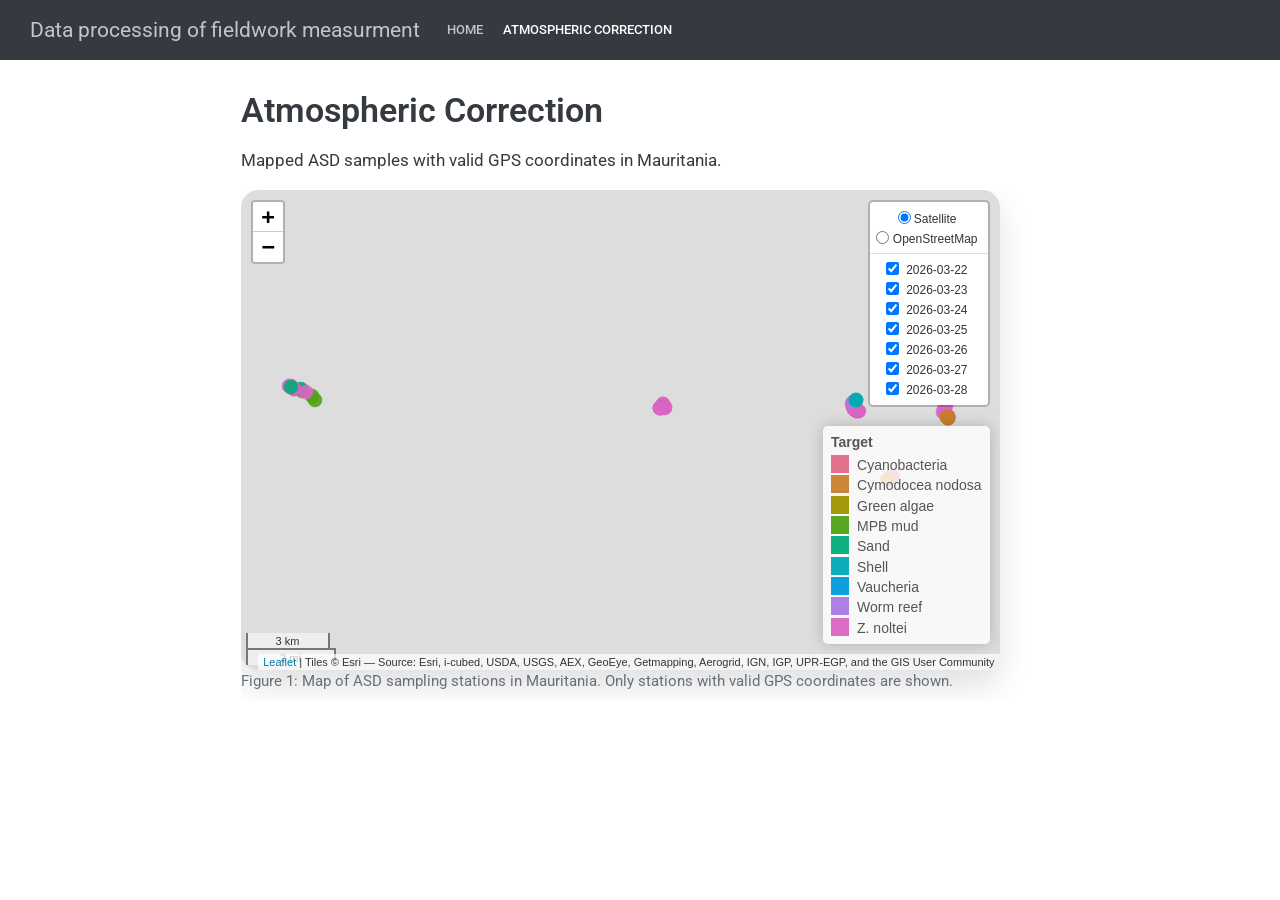
==== docs/Atmospheric_correction.html @ 8874a3aa "Inital push" ====
<!DOCTYPE html>
<html xmlns="http://www.w3.org/1999/xhtml" lang="en" xml:lang="en"><head>

<meta charset="utf-8">
<meta name="generator" content="quarto-1.8.26">

<meta name="viewport" content="width=device-width, initial-scale=1.0, user-scalable=yes">


<title>Atmospheric Correction – Data processing of fieldwork measurment</title>
<style>
code{white-space: pre-wrap;}
span.smallcaps{font-variant: small-caps;}
div.columns{display: flex; gap: min(4vw, 1.5em);}
div.column{flex: auto; overflow-x: auto;}
div.hanging-indent{margin-left: 1.5em; text-indent: -1.5em;}
ul.task-list{list-style: none;}
ul.task-list li input[type="checkbox"] {
  width: 0.8em;
  margin: 0 0.8em 0.2em -1em; /* quarto-specific, see https://github.com/quarto-dev/quarto-cli/issues/4556 */ 
  vertical-align: middle;
}
</style>


<script src="site_libs/quarto-nav/quarto-nav.js"></script>
<script src="site_libs/quarto-nav/headroom.min.js"></script>
<script src="site_libs/clipboard/clipboard.min.js"></script>
<script src="site_libs/quarto-search/autocomplete.umd.js"></script>
<script src="site_libs/quarto-search/fuse.min.js"></script>
<script src="site_libs/quarto-search/quarto-search.js"></script>
<meta name="quarto:offset" content="./">
<script src="site_libs/quarto-html/quarto.js" type="module"></script>
<script src="site_libs/quarto-html/tabsets/tabsets.js" type="module"></script>
<script src="site_libs/quarto-html/axe/axe-check.js" type="module"></script>
<script src="site_libs/quarto-html/popper.min.js"></script>
<script src="site_libs/quarto-html/tippy.umd.min.js"></script>
<script src="site_libs/quarto-html/anchor.min.js"></script>
<link href="site_libs/quarto-html/tippy.css" rel="stylesheet">
<link href="site_libs/quarto-html/quarto-syntax-highlighting-587c61ba64f3a5504c4d52d930310e48.css" rel="stylesheet" id="quarto-text-highlighting-styles">
<script src="site_libs/bootstrap/bootstrap.min.js"></script>
<link href="site_libs/bootstrap/bootstrap-icons.css" rel="stylesheet">
<link href="site_libs/bootstrap/bootstrap-acb86da7cc94e534617b9af23b514896.min.css" rel="stylesheet" append-hash="true" id="quarto-bootstrap" data-mode="light">
<script id="quarto-search-options" type="application/json">{
  "location": "navbar",
  "copy-button": false,
  "collapse-after": 3,
  "panel-placement": "end",
  "type": "overlay",
  "limit": 50,
  "keyboard-shortcut": [
    "f",
    "/",
    "s"
  ],
  "show-item-context": false,
  "language": {
    "search-no-results-text": "No results",
    "search-matching-documents-text": "matching documents",
    "search-copy-link-title": "Copy link to search",
    "search-hide-matches-text": "Hide additional matches",
    "search-more-match-text": "more match in this document",
    "search-more-matches-text": "more matches in this document",
    "search-clear-button-title": "Clear",
    "search-text-placeholder": "",
    "search-detached-cancel-button-title": "Cancel",
    "search-submit-button-title": "Submit",
    "search-label": "Search"
  }
}</script>
<link href="site_libs/htmltools-fill-0.5.9/fill.css" rel="stylesheet">

<script src="site_libs/htmlwidgets-1.6.4/htmlwidgets.js"></script>

<script src="site_libs/jquery-3.6.0/jquery-3.6.0.min.js"></script>

<link href="site_libs/leaflet-1.3.1/leaflet.css" rel="stylesheet">

<script src="site_libs/leaflet-1.3.1/leaflet.js"></script>

<link href="site_libs/leafletfix-1.0.0/leafletfix.css" rel="stylesheet">

<script src="site_libs/proj4-2.6.2/proj4.min.js"></script>

<script src="site_libs/Proj4Leaflet-1.0.1/proj4leaflet.js"></script>

<link href="site_libs/rstudio_leaflet-1.3.1/rstudio_leaflet.css" rel="stylesheet">

<script src="site_libs/leaflet-binding-2.2.3/leaflet.js"></script>

<script src="site_libs/leaflet-providers-3.0.0/leaflet-providers.js"></script>

<script src="site_libs/leaflet-providers-plugin-2.2.3/leaflet-providers-plugin.js"></script>



<link rel="stylesheet" href="styles.css">
</head>

<body class="nav-fixed fullcontent quarto-light">

<div id="quarto-search-results"></div>
  <header id="quarto-header" class="headroom fixed-top">
    <nav class="navbar navbar-expand-lg " data-bs-theme="dark">
      <div class="navbar-container container-fluid">
      <div class="navbar-brand-container mx-auto">
    <a class="navbar-brand" href="./index.html">
    <span class="navbar-title">Data processing of fieldwork measurment</span>
    </a>
  </div>
            <div id="quarto-search" class="" title="Search"></div>
          <button class="navbar-toggler" type="button" data-bs-toggle="collapse" data-bs-target="#navbarCollapse" aria-controls="navbarCollapse" role="menu" aria-expanded="false" aria-label="Toggle navigation" onclick="if (window.quartoToggleHeadroom) { window.quartoToggleHeadroom(); }">
  <span class="navbar-toggler-icon"></span>
</button>
          <div class="collapse navbar-collapse" id="navbarCollapse">
            <ul class="navbar-nav navbar-nav-scroll me-auto">
  <li class="nav-item">
    <a class="nav-link" href="./index.html"> 
<span class="menu-text">Home</span></a>
  </li>  
  <li class="nav-item">
    <a class="nav-link active" href="./Atmospheric_correction.html" aria-current="page"> 
<span class="menu-text">Atmospheric Correction</span></a>
  </li>  
</ul>
          </div> <!-- /navcollapse -->
            <div class="quarto-navbar-tools">
</div>
      </div> <!-- /container-fluid -->
    </nav>
</header>
<!-- content -->
<div id="quarto-content" class="quarto-container page-columns page-rows-contents page-layout-article page-navbar">
<!-- sidebar -->
<!-- margin-sidebar -->
    
<!-- main -->
<main class="content" id="quarto-document-content">

<header id="title-block-header" class="quarto-title-block default">
<div class="quarto-title">
<h1 class="title">Atmospheric Correction</h1>
</div>



<div class="quarto-title-meta">

    
  
    
  </div>
  


</header>


<p>Mapped ASD samples with valid GPS coordinates in Mauritania.</p>
<div class="cell">
<div id="fig-Map_ASD_samples" class="cell-output-display quarto-float quarto-figure quarto-figure-center anchored">
<figure class="quarto-float quarto-float-fig figure">
<div aria-describedby="fig-Map_ASD_samples-caption-0ceaefa1-69ba-4598-a22c-09a6ac19f8ca">
<div class="leaflet html-widget html-fill-item" id="htmlwidget-d94f8a97c0501456b3cb" style="width:95%;height:480px;"></div>
<script type="application/json" data-for="htmlwidget-d94f8a97c0501456b3cb">{"x":{"options":{"crs":{"crsClass":"L.CRS.EPSG3857","code":null,"proj4def":null,"projectedBounds":null,"options":{}},"preferCanvas":true},"calls":[{"method":"addProviderTiles","args":["Esri.WorldImagery",null,"Satellite",{"errorTileUrl":"","noWrap":false,"detectRetina":false}]},{"method":"addProviderTiles","args":["OpenStreetMap.Mapnik",null,"OpenStreetMap",{"errorTileUrl":"","noWrap":false,"detectRetina":false}]},{"method":"addCircleMarkers","args":[[19.891616,19.891563,19.891721,19.891723,19.891733,19.891979,19.892212,19.892284,19.892299,19.892585,19.892635,19.892642,19.892659,19.892831,19.893443,19.893981,19.894194,19.894708,19.895349,19.895291],[-16.313044,-16.313427,-16.313679,-16.313692,-16.313727,-16.314359,-16.314457,-16.314545,-16.314572,-16.314478,-16.314516,-16.314573,-16.314695,-16.315056,-16.315086,-16.315237,-16.315112,-16.314893,-16.313926,-16.313889],7,null,"2026-03-22",{"interactive":true,"className":"","stroke":true,"color":["#DA65C3","#DA65C3","#DA65C3","#DA65C3","#DA65C3","#DA65C3","#DA65C3","#DA65C3","#DA65C3","#DA65C3","#DA65C3","#DA65C3","#DA65C3","#DA65C3","#DA65C3","#DA65C3","#DA65C3","#A87BE4","#00AC79","#00AAB7"],"weight":1,"opacity":0.5,"fill":true,"fillColor":["#DA65C3","#DA65C3","#DA65C3","#DA65C3","#DA65C3","#DA65C3","#DA65C3","#DA65C3","#DA65C3","#DA65C3","#DA65C3","#DA65C3","#DA65C3","#DA65C3","#DA65C3","#DA65C3","#DA65C3","#A87BE4","#00AC79","#00AAB7"],"fillOpacity":0.9},null,null,["<strong>D01_A<\/strong><br>Z. noltei<br>Ebelg Eiznaya<br>2026-03-22","<strong>D01_B<\/strong><br>Z. noltei<br>Ebelg Eiznaya<br>2026-03-22","<strong>D01_C<\/strong><br>Z. noltei<br>Ebelg Eiznaya<br>2026-03-22","<strong>D01_D<\/strong><br>Z. noltei<br>Ebelg Eiznaya<br>2026-03-22","<strong>D01_E<\/strong><br>Z. noltei<br>Ebelg Eiznaya<br>2026-03-22","<strong>D01_F<\/strong><br>Z. noltei<br>Ebelg Eiznaya<br>2026-03-22","<strong>D01_G<\/strong><br>Z. noltei<br>Ebelg Eiznaya<br>2026-03-22","<strong>D01_H<\/strong><br>Z. noltei<br>Ebelg Eiznaya<br>2026-03-22","<strong>D01_I<\/strong><br>Z. noltei<br>Ebelg Eiznaya<br>2026-03-22","<strong>D01_J<\/strong><br>Z. noltei<br>Ebelg Eiznaya<br>2026-03-22","<strong>D01_K<\/strong><br>Z. noltei<br>Ebelg Eiznaya<br>2026-03-22","<strong>D01_L<\/strong><br>Z. noltei<br>Ebelg Eiznaya<br>2026-03-22","<strong>D01_M<\/strong><br>Z. noltei<br>Ebelg Eiznaya<br>2026-03-22","<strong>D01_N<\/strong><br>Z. noltei<br>Ebelg Eiznaya<br>2026-03-22","<strong>D01_O<\/strong><br>Z. noltei<br>Ebelg Eiznaya<br>2026-03-22","<strong>D01_P<\/strong><br>Z. noltei<br>Ebelg Eiznaya<br>2026-03-22","<strong>D01_Q<\/strong><br>Z. noltei<br>Ebelg Eiznaya<br>2026-03-22","<strong>D01_R<\/strong><br>Worm reef<br>Ebelg Eiznaya<br>2026-03-22","<strong>D01_S<\/strong><br>Sand<br>Ebelg Eiznaya<br>2026-03-22","<strong>D01_T<\/strong><br>Shell<br>Ebelg Eiznaya<br>2026-03-22"],null,["D01_A","D01_B","D01_C","D01_D","D01_E","D01_F","D01_G","D01_H","D01_I","D01_J","D01_K","D01_L","D01_M","D01_N","D01_O","D01_P","D01_Q","D01_R","D01_S","D01_T"],{"interactive":false,"permanent":false,"direction":"auto","opacity":1,"offset":[0,0],"textsize":"10px","textOnly":false,"className":"","sticky":true},null]},{"method":"addCircleMarkers","args":[[19.901393,19.901414,19.901411,19.901444,19.901378,19.901303,19.90129,19.901303,19.90129,19.901393,19.901414,19.901444,19.901411,19.901378,19.901303,19.90129],[-16.281449,-16.281472,-16.281461,-16.281452,-16.281515,-16.281535,-16.281513,-16.281535,-16.281513,-16.281449,-16.281472,-16.281452,-16.281461,-16.281515,-16.281535,-16.281513],7,null,"2026-03-23",{"interactive":true,"className":"","stroke":true,"color":["#DA65C3","#DA65C3","#DA65C3","#DA65C3","#DA65C3","#DA65C3","#DA65C3","#DA65C3","#00AC79","#DA65C3","#DA65C3","#00AC79","#DA65C3","#00AC79","#DA65C3","#DA65C3"],"weight":1,"opacity":0.5,"fill":true,"fillColor":["#DA65C3","#DA65C3","#DA65C3","#DA65C3","#DA65C3","#DA65C3","#DA65C3","#DA65C3","#00AC79","#DA65C3","#DA65C3","#00AC79","#DA65C3","#00AC79","#DA65C3","#DA65C3"],"fillOpacity":0.9},null,null,["<strong>D02_J<\/strong><br>Z. noltei<br>Ebelg Eiznaya<br>2026-03-23","<strong>D02_K<\/strong><br>Z. noltei<br>Ebelg Eiznaya<br>2026-03-23","<strong>D02_L<\/strong><br>Z. noltei<br>Ebelg Eiznaya<br>2026-03-23","<strong>D02_M<\/strong><br>Z. noltei<br>Ebelg Eiznaya<br>2026-03-23","<strong>D02_N<\/strong><br>Z. noltei<br>Ebelg Eiznaya<br>2026-03-23","<strong>D02_O<\/strong><br>Z. noltei<br>Ebelg Eiznaya<br>2026-03-23","<strong>D02_P<\/strong><br>Z. noltei<br>Ebelg Eiznaya<br>2026-03-23","<strong>D02_Q<\/strong><br>Z. noltei<br>Ebelg Eiznaya<br>2026-03-23","<strong>D02_R<\/strong><br>Sand<br>Ebelg Eiznaya<br>2026-03-23","<strong>D03_A<\/strong><br>Z. noltei<br>Ebelg Eiznaya<br>2026-03-23","<strong>D03_B<\/strong><br>Z. noltei<br>Ebelg Eiznaya<br>2026-03-23","<strong>D03_C<\/strong><br>Sand<br>Ebelg Eiznaya<br>2026-03-23","<strong>D03_D<\/strong><br>Z. noltei<br>Ebelg Eiznaya<br>2026-03-23","<strong>D03_E<\/strong><br>Sand<br>Ebelg Eiznaya<br>2026-03-23","<strong>D03_F<\/strong><br>Z. noltei<br>Ebelg Eiznaya<br>2026-03-23","<strong>D03_G<\/strong><br>Z. noltei<br>Ebelg Eiznaya<br>2026-03-23"],null,["D02_J","D02_K","D02_L","D02_M","D02_N","D02_O","D02_P","D02_Q","D02_R","D03_A","D03_B","D03_C","D03_D","D03_E","D03_F","D03_G"],{"interactive":false,"permanent":false,"direction":"auto","opacity":1,"offset":[0,0],"textsize":"10px","textOnly":false,"className":"","sticky":true},null]},{"method":"addCircleMarkers","args":[[19.900271,19.899475,19.899423,19.899318,19.899404,19.899564,19.899603,19.899573,19.898817,19.898728,19.899143,19.899171,19.899422,19.899441,19.899497],[-16.282052,-16.281799,-16.281838,-16.281754,-16.281856,-16.282342,-16.282403,-16.282477,-16.282496,-16.282468,-16.28348,-16.283462,-16.284215,-16.284193,-16.2842],7,null,"2026-03-24",{"interactive":true,"className":"","stroke":true,"color":["#50A315","#DA65C3","#DA65C3","#DA65C3","#DA65C3","#DA65C3","#DA65C3","#DA65C3","#DA65C3","#DA65C3","#E16A86","#E16A86","#9F9400","#9F9400","#9F9400"],"weight":1,"opacity":0.5,"fill":true,"fillColor":["#50A315","#DA65C3","#DA65C3","#DA65C3","#DA65C3","#DA65C3","#DA65C3","#DA65C3","#DA65C3","#DA65C3","#E16A86","#E16A86","#9F9400","#9F9400","#9F9400"],"fillOpacity":0.9},null,null,["<strong>D03_H<\/strong><br>MPB mud<br>Baie d'Aouatif 3<br>2026-03-24","<strong>D03_I<\/strong><br>Z. noltei<br>Baie d'Aouatif 3<br>2026-03-24","<strong>D03_J<\/strong><br>Z. noltei<br>Baie d'Aouatif 3<br>2026-03-24","<strong>D03_K<\/strong><br>Z. noltei<br>Baie d'Aouatif 3<br>2026-03-24","<strong>D03_L<\/strong><br>Z. noltei<br>Baie d'Aouatif 3<br>2026-03-24","<strong>D03_M<\/strong><br>Z. noltei<br>Baie d'Aouatif 3<br>2026-03-24","<strong>D03_N<\/strong><br>Z. noltei<br>Baie d'Aouatif 3<br>2026-03-24","<strong>D03_O<\/strong><br>Z. noltei<br>Baie d'Aouatif 3<br>2026-03-24","<strong>D03_P<\/strong><br>Z. noltei<br>Baie d'Aouatif 3<br>2026-03-24","<strong>D03_Q<\/strong><br>Z. noltei<br>Baie d'Aouatif 3<br>2026-03-24","<strong>D03_R<\/strong><br>Cyanobacteria<br>Baie d'Aouatif 3<br>2026-03-24","<strong>D03_S<\/strong><br>Cyanobacteria<br>Baie d'Aouatif 3<br>2026-03-24","<strong>D03_T<\/strong><br>Green algae<br>Baie d'Aouatif 3<br>2026-03-24","<strong>D03_U<\/strong><br>Green algae<br>Baie d'Aouatif 3<br>2026-03-24","<strong>D03_V<\/strong><br>Green algae<br>Baie d'Aouatif 3<br>2026-03-24"],null,["D03_H","D03_I","D03_J","D03_K","D03_L","D03_M","D03_N","D03_O","D03_P","D03_Q","D03_R","D03_S","D03_T","D03_U","D03_V"],{"interactive":false,"permanent":false,"direction":"auto","opacity":1,"offset":[0,0],"textsize":"10px","textOnly":false,"className":"","sticky":true},null]},{"method":"addCircleMarkers","args":[[19.894025,19.893952,19.893465,19.893349,19.893111,19.892794,19.893046,19.89307,19.892648,19.892607,19.892636,19.892664,19.892653],[-16.380111,-16.38018,-16.380254,-16.380145,-16.380017,-16.379705,-16.37984,-16.379615,-16.381028,-16.381344,-16.381346,-16.38141,-16.38144],7,null,"2026-03-25",{"interactive":true,"className":"","stroke":true,"color":["#DA65C3","#DA65C3","#DA65C3","#DA65C3","#DA65C3","#DA65C3","#DA65C3","#DA65C3","#DA65C3","#009ADE","#DA65C3","#DA65C3","#DA65C3"],"weight":1,"opacity":0.5,"fill":true,"fillColor":["#DA65C3","#DA65C3","#DA65C3","#DA65C3","#DA65C3","#DA65C3","#DA65C3","#DA65C3","#DA65C3","#009ADE","#DA65C3","#DA65C3","#DA65C3"],"fillOpacity":0.9},null,null,["<strong>D04_I<\/strong><br>Z. noltei<br>Niroumi edge<br>2026-03-25","<strong>D04_J<\/strong><br>Z. noltei<br>Niroumi edge<br>2026-03-25","<strong>D04_K<\/strong><br>Z. noltei<br>Niroumi edge<br>2026-03-25","<strong>D04_L<\/strong><br>Z. noltei<br>Niroumi edge<br>2026-03-25","<strong>D04_M<\/strong><br>Z. noltei<br>Niroumi edge<br>2026-03-25","<strong>D04_N<\/strong><br>Z. noltei<br>Niroumi edge<br>2026-03-25","<strong>D04_P<\/strong><br>Z. noltei<br>Niroumi edge<br>2026-03-25","<strong>D04_Q<\/strong><br>Z. noltei<br>Niroumi edge<br>2026-03-25","<strong>D04_R<\/strong><br>Z. noltei<br>Niroumi edge<br>2026-03-25","<strong>D04_S<\/strong><br>Vaucheria<br>Niroumi edge<br>2026-03-25","<strong>D04_T<\/strong><br>Z. noltei<br>Niroumi edge<br>2026-03-25","<strong>D04_U<\/strong><br>Z. noltei<br>Niroumi edge<br>2026-03-25","<strong>D04_V<\/strong><br>Z. noltei<br>Niroumi edge<br>2026-03-25"],null,["D04_I","D04_J","D04_K","D04_L","D04_M","D04_N","D04_P","D04_Q","D04_R","D04_S","D04_T","D04_U","D04_V"],{"interactive":false,"permanent":false,"direction":"auto","opacity":1,"offset":[0,0],"textsize":"10px","textOnly":false,"className":"","sticky":true},null]},{"method":"addCircleMarkers","args":[[19.893307,19.89228,19.891487,19.890065,19.890042,19.889594,19.88944,19.889373,19.889373,19.889373,19.889373,19.889604,19.889604,19.889604],[-16.283103,-16.283683,-16.284056,-16.282484,-16.282426,-16.282559,-16.282479,-16.282328,-16.282328,-16.282328,-16.282328,-16.28268,-16.28268,-16.28268],7,null,"2026-03-26",{"interactive":true,"className":"","stroke":true,"color":["#DA65C3","#DA65C3","#DA65C3","#DA65C3","#DA65C3","#DA65C3","#DA65C3","#CB7F2F","#CB7F2F","#CB7F2F","#CB7F2F","#CB7F2F","#CB7F2F","#CB7F2F"],"weight":1,"opacity":0.5,"fill":true,"fillColor":["#DA65C3","#DA65C3","#DA65C3","#DA65C3","#DA65C3","#DA65C3","#DA65C3","#CB7F2F","#CB7F2F","#CB7F2F","#CB7F2F","#CB7F2F","#CB7F2F","#CB7F2F"],"fillOpacity":0.9},null,null,["<strong>D05_A<\/strong><br>Z. noltei<br>Baie d'Aouatif 11<br>2026-03-26","<strong>D05_B<\/strong><br>Z. noltei<br>Baie d'Aouatif 11<br>2026-03-26","<strong>D05_C<\/strong><br>Z. noltei<br>Baie d'Aouatif 11<br>2026-03-26","<strong>D05_D<\/strong><br>Z. noltei<br>Baie d'Aouatif 11<br>2026-03-26","<strong>D05_E<\/strong><br>Z. noltei<br>Baie d'Aouatif 11<br>2026-03-26","<strong>D05_F<\/strong><br>Z. noltei<br>Baie d'Aouatif 11<br>2026-03-26","<strong>D05_G<\/strong><br>Z. noltei<br>Baie d'Aouatif 11<br>2026-03-26","<strong>D05_H1<\/strong><br>Cymodocea nodosa<br>Baie d'Aouatif 11<br>2026-03-26","<strong>D05_H2<\/strong><br>Cymodocea nodosa<br>Baie d'Aouatif 11<br>2026-03-26","<strong>D05_H3<\/strong><br>Cymodocea nodosa<br>Baie d'Aouatif 11<br>2026-03-26","<strong>D05_I<\/strong><br>Cymodocea nodosa<br>Baie d'Aouatif 11<br>2026-03-26","<strong>D05_J1<\/strong><br>Cymodocea nodosa<br>Baie d'Aouatif 11<br>2026-03-26","<strong>D05_J2<\/strong><br>Cymodocea nodosa<br>Baie d'Aouatif 11<br>2026-03-26","<strong>D05_J3<\/strong><br>Cymodocea nodosa<br>Baie d'Aouatif 11<br>2026-03-26"],null,["D05_A","D05_B","D05_C","D05_D","D05_E","D05_F","D05_G","D05_H1","D05_H2","D05_H3","D05_I","D05_J1","D05_J2","D05_J3"],{"interactive":false,"permanent":false,"direction":"auto","opacity":1,"offset":[0,0],"textsize":"10px","textOnly":false,"className":"","sticky":true},null]},{"method":"addCircleMarkers","args":[[19.895208,19.896477,19.898096,19.898859,19.899799,19.897776,19.898679,19.898684,19.898814,19.899237,19.899335,19.89972,19.899536],[-16.499679,-16.500781,-16.504162,-16.504517,-16.508523,-16.502755,-16.506917,-16.506903,-16.507075,-16.507142,-16.507878,-16.508063,-16.508149],7,null,"2026-03-27",{"interactive":true,"className":"","stroke":true,"color":["#50A315","#50A315","#9F9400","#00AC79","#DA65C3","#DA65C3","#DA65C3","#DA65C3","#DA65C3","#DA65C3","#DA65C3","#DA65C3","#00AC79"],"weight":1,"opacity":0.5,"fill":true,"fillColor":["#50A315","#50A315","#9F9400","#00AC79","#DA65C3","#DA65C3","#DA65C3","#DA65C3","#DA65C3","#DA65C3","#DA65C3","#DA65C3","#00AC79"],"fillOpacity":0.9},null,null,["<strong>AC03<\/strong><br>MPB mud<br>Arel<br>2026-03-27","<strong>AC04<\/strong><br>MPB mud<br>Arel<br>2026-03-27","<strong>AC05<\/strong><br>Green algae<br>Arel<br>2026-03-27","<strong>AC06<\/strong><br>Sand<br>Arel<br>2026-03-27","<strong>AC07<\/strong><br>Z. noltei<br>Arel<br>2026-03-27","<strong>AC08<\/strong><br>Z. noltei<br>Arel<br>2026-03-27","<strong>D06_A<\/strong><br>Z. noltei<br>Arel<br>2026-03-27","<strong>D06_B<\/strong><br>Z. noltei<br>Arel<br>2026-03-27","<strong>D06_C<\/strong><br>Z. noltei<br>Arel<br>2026-03-27","<strong>D06_D<\/strong><br>Z. noltei<br>Arel<br>2026-03-27","<strong>D06_E<\/strong><br>Z. noltei<br>Arel<br>2026-03-27","<strong>D06_F<\/strong><br>Z. noltei<br>Arel<br>2026-03-27","<strong>D06_G<\/strong><br>Sand<br>Arel<br>2026-03-27"],null,["AC03","AC04","AC05","AC06","AC07","AC08","D06_A","D06_B","D06_C","D06_D","D06_E","D06_F","D06_G"],{"interactive":false,"permanent":false,"direction":"auto","opacity":1,"offset":[0,0],"textsize":"10px","textOnly":false,"className":"","sticky":true},null]},{"method":"addCircleMarkers","args":[[19.870474,19.870607,19.870674,19.870674,19.870646,19.870505,19.869788,19.869788,19.869788,19.869788,19.869788],[-16.302131,-16.301926,-16.301793,-16.301748,-16.301706,-16.301519,-16.302872,-16.302872,-16.302872,-16.302872,-16.302872],7,null,"2026-03-28",{"interactive":true,"className":"","stroke":true,"color":["#DA65C3","#DA65C3","#DA65C3","#DA65C3","#DA65C3","#DA65C3","#CB7F2F","#CB7F2F","#CB7F2F","#CB7F2F","#CB7F2F"],"weight":1,"opacity":0.5,"fill":true,"fillColor":["#DA65C3","#DA65C3","#DA65C3","#DA65C3","#DA65C3","#DA65C3","#CB7F2F","#CB7F2F","#CB7F2F","#CB7F2F","#CB7F2F"],"fillOpacity":0.9},null,null,["<strong>D07_A<\/strong><br>Z. noltei<br>Zira<br>2026-03-28","<strong>D07_B<\/strong><br>Z. noltei<br>Zira<br>2026-03-28","<strong>D07_C<\/strong><br>Z. noltei<br>Zira<br>2026-03-28","<strong>D07_D<\/strong><br>Z. noltei<br>Zira<br>2026-03-28","<strong>D07_E<\/strong><br>Z. noltei<br>Zira<br>2026-03-28","<strong>D07_F<\/strong><br>Z. noltei<br>Zira<br>2026-03-28","<strong>D07_N<\/strong><br>Cymodocea nodosa<br>Zira<br>2026-03-28","<strong>D07_O<\/strong><br>Cymodocea nodosa<br>Zira<br>2026-03-28","<strong>D07_P<\/strong><br>Cymodocea nodosa<br>Zira<br>2026-03-28","<strong>D07_Q<\/strong><br>Cymodocea nodosa<br>Zira<br>2026-03-28","<strong>D07_R<\/strong><br>Cymodocea nodosa<br>Zira<br>2026-03-28"],null,["D07_A","D07_B","D07_C","D07_D","D07_E","D07_F","D07_N","D07_O","D07_P","D07_Q","D07_R"],{"interactive":false,"permanent":false,"direction":"auto","opacity":1,"offset":[0,0],"textsize":"10px","textOnly":false,"className":"","sticky":true},null]},{"method":"addLayersControl","args":[["Satellite","OpenStreetMap"],["2026-03-22","2026-03-23","2026-03-24","2026-03-25","2026-03-26","2026-03-27","2026-03-28"],{"collapsed":false,"autoZIndex":true,"position":"topright"}]},{"method":"addLegend","args":[{"colors":["#E16A86","#CB7F2F","#9F9400","#50A315","#00AC79","#00AAB7","#009ADE","#A87BE4","#DA65C3"],"labels":["Cyanobacteria","Cymodocea nodosa","Green algae","MPB mud","Sand","Shell","Vaucheria","Worm reef","Z. noltei"],"na_color":null,"na_label":"NA","opacity":0.95,"position":"bottomright","type":"factor","title":"Target","extra":null,"layerId":null,"className":"info legend","group":null}]},{"method":"addScaleBar","args":[{"maxWidth":100,"metric":true,"imperial":true,"updateWhenIdle":true,"position":"bottomleft"}]}],"limits":{"lat":[19.869788,19.901444],"lng":[-16.508523,-16.281449]},"fitBounds":[19.869788,-16.508523,19.901444,-16.281449,[]]},"evals":[],"jsHooks":[]}</script>
</div>
<figcaption class="quarto-float-caption-bottom quarto-float-caption quarto-float-fig" id="fig-Map_ASD_samples-caption-0ceaefa1-69ba-4598-a22c-09a6ac19f8ca">
Figure&nbsp;1: Map of ASD sampling stations in Mauritania. Only stations with valid GPS coordinates are shown.
</figcaption>
</figure>
</div>
</div>



</main> <!-- /main -->
<script id="quarto-html-after-body" type="application/javascript">
  window.document.addEventListener("DOMContentLoaded", function (event) {
    const icon = "";
    const anchorJS = new window.AnchorJS();
    anchorJS.options = {
      placement: 'right',
      icon: icon
    };
    anchorJS.add('.anchored');
    const isCodeAnnotation = (el) => {
      for (const clz of el.classList) {
        if (clz.startsWith('code-annotation-')) {                     
          return true;
        }
      }
      return false;
    }
    const onCopySuccess = function(e) {
      // button target
      const button = e.trigger;
      // don't keep focus
      button.blur();
      // flash "checked"
      button.classList.add('code-copy-button-checked');
      var currentTitle = button.getAttribute("title");
      button.setAttribute("title", "Copied!");
      let tooltip;
      if (window.bootstrap) {
        button.setAttribute("data-bs-toggle", "tooltip");
        button.setAttribute("data-bs-placement", "left");
        button.setAttribute("data-bs-title", "Copied!");
        tooltip = new bootstrap.Tooltip(button, 
          { trigger: "manual", 
            customClass: "code-copy-button-tooltip",
            offset: [0, -8]});
        tooltip.show();    
      }
      setTimeout(function() {
        if (tooltip) {
          tooltip.hide();
          button.removeAttribute("data-bs-title");
          button.removeAttribute("data-bs-toggle");
          button.removeAttribute("data-bs-placement");
        }
        button.setAttribute("title", currentTitle);
        button.classList.remove('code-copy-button-checked');
      }, 1000);
      // clear code selection
      e.clearSelection();
    }
    const getTextToCopy = function(trigger) {
      const outerScaffold = trigger.parentElement.cloneNode(true);
      const codeEl = outerScaffold.querySelector('code');
      for (const childEl of codeEl.children) {
        if (isCodeAnnotation(childEl)) {
          childEl.remove();
        }
      }
      return codeEl.innerText;
    }
    const clipboard = new window.ClipboardJS('.code-copy-button:not([data-in-quarto-modal])', {
      text: getTextToCopy
    });
    clipboard.on('success', onCopySuccess);
    if (window.document.getElementById('quarto-embedded-source-code-modal')) {
      const clipboardModal = new window.ClipboardJS('.code-copy-button[data-in-quarto-modal]', {
        text: getTextToCopy,
        container: window.document.getElementById('quarto-embedded-source-code-modal')
      });
      clipboardModal.on('success', onCopySuccess);
    }
      var localhostRegex = new RegExp(/^(?:http|https):\/\/localhost\:?[0-9]*\//);
      var mailtoRegex = new RegExp(/^mailto:/);
        var filterRegex = new RegExp('/' + window.location.host + '/');
      var isInternal = (href) => {
          return filterRegex.test(href) || localhostRegex.test(href) || mailtoRegex.test(href);
      }
      // Inspect non-navigation links and adorn them if external
     var links = window.document.querySelectorAll('a[href]:not(.nav-link):not(.navbar-brand):not(.toc-action):not(.sidebar-link):not(.sidebar-item-toggle):not(.pagination-link):not(.no-external):not([aria-hidden]):not(.dropdown-item):not(.quarto-navigation-tool):not(.about-link)');
      for (var i=0; i<links.length; i++) {
        const link = links[i];
        if (!isInternal(link.href)) {
          // undo the damage that might have been done by quarto-nav.js in the case of
          // links that we want to consider external
          if (link.dataset.originalHref !== undefined) {
            link.href = link.dataset.originalHref;
          }
        }
      }
    function tippyHover(el, contentFn, onTriggerFn, onUntriggerFn) {
      const config = {
        allowHTML: true,
        maxWidth: 500,
        delay: 100,
        arrow: false,
        appendTo: function(el) {
            return el.parentElement;
        },
        interactive: true,
        interactiveBorder: 10,
        theme: 'quarto',
        placement: 'bottom-start',
      };
      if (contentFn) {
        config.content = contentFn;
      }
      if (onTriggerFn) {
        config.onTrigger = onTriggerFn;
      }
      if (onUntriggerFn) {
        config.onUntrigger = onUntriggerFn;
      }
      window.tippy(el, config); 
    }
    const noterefs = window.document.querySelectorAll('a[role="doc-noteref"]');
    for (var i=0; i<noterefs.length; i++) {
      const ref = noterefs[i];
      tippyHover(ref, function() {
        // use id or data attribute instead here
        let href = ref.getAttribute('data-footnote-href') || ref.getAttribute('href');
        try { href = new URL(href).hash; } catch {}
        const id = href.replace(/^#\/?/, "");
        const note = window.document.getElementById(id);
        if (note) {
          return note.innerHTML;
        } else {
          return "";
        }
      });
    }
    const xrefs = window.document.querySelectorAll('a.quarto-xref');
    const processXRef = (id, note) => {
      // Strip column container classes
      const stripColumnClz = (el) => {
        el.classList.remove("page-full", "page-columns");
        if (el.children) {
          for (const child of el.children) {
            stripColumnClz(child);
          }
        }
      }
      stripColumnClz(note)
      if (id === null || id.startsWith('sec-')) {
        // Special case sections, only their first couple elements
        const container = document.createElement("div");
        if (note.children && note.children.length > 2) {
          container.appendChild(note.children[0].cloneNode(true));
          for (let i = 1; i < note.children.length; i++) {
            const child = note.children[i];
            if (child.tagName === "P" && child.innerText === "") {
              continue;
            } else {
              container.appendChild(child.cloneNode(true));
              break;
            }
          }
          if (window.Quarto?.typesetMath) {
            window.Quarto.typesetMath(container);
          }
          return container.innerHTML
        } else {
          if (window.Quarto?.typesetMath) {
            window.Quarto.typesetMath(note);
          }
          return note.innerHTML;
        }
      } else {
        // Remove any anchor links if they are present
        const anchorLink = note.querySelector('a.anchorjs-link');
        if (anchorLink) {
          anchorLink.remove();
        }
        if (window.Quarto?.typesetMath) {
          window.Quarto.typesetMath(note);
        }
        if (note.classList.contains("callout")) {
          return note.outerHTML;
        } else {
          return note.innerHTML;
        }
      }
    }
    for (var i=0; i<xrefs.length; i++) {
      const xref = xrefs[i];
      tippyHover(xref, undefined, function(instance) {
        instance.disable();
        let url = xref.getAttribute('href');
        let hash = undefined; 
        if (url.startsWith('#')) {
          hash = url;
        } else {
          try { hash = new URL(url).hash; } catch {}
        }
        if (hash) {
          const id = hash.replace(/^#\/?/, "");
          const note = window.document.getElementById(id);
          if (note !== null) {
            try {
              const html = processXRef(id, note.cloneNode(true));
              instance.setContent(html);
            } finally {
              instance.enable();
              instance.show();
            }
          } else {
            // See if we can fetch this
            fetch(url.split('#')[0])
            .then(res => res.text())
            .then(html => {
              const parser = new DOMParser();
              const htmlDoc = parser.parseFromString(html, "text/html");
              const note = htmlDoc.getElementById(id);
              if (note !== null) {
                const html = processXRef(id, note);
                instance.setContent(html);
              } 
            }).finally(() => {
              instance.enable();
              instance.show();
            });
          }
        } else {
          // See if we can fetch a full url (with no hash to target)
          // This is a special case and we should probably do some content thinning / targeting
          fetch(url)
          .then(res => res.text())
          .then(html => {
            const parser = new DOMParser();
            const htmlDoc = parser.parseFromString(html, "text/html");
            const note = htmlDoc.querySelector('main.content');
            if (note !== null) {
              // This should only happen for chapter cross references
              // (since there is no id in the URL)
              // remove the first header
              if (note.children.length > 0 && note.children[0].tagName === "HEADER") {
                note.children[0].remove();
              }
              const html = processXRef(null, note);
              instance.setContent(html);
            } 
          }).finally(() => {
            instance.enable();
            instance.show();
          });
        }
      }, function(instance) {
      });
    }
        let selectedAnnoteEl;
        const selectorForAnnotation = ( cell, annotation) => {
          let cellAttr = 'data-code-cell="' + cell + '"';
          let lineAttr = 'data-code-annotation="' +  annotation + '"';
          const selector = 'span[' + cellAttr + '][' + lineAttr + ']';
          return selector;
        }
        const selectCodeLines = (annoteEl) => {
          const doc = window.document;
          const targetCell = annoteEl.getAttribute("data-target-cell");
          const targetAnnotation = annoteEl.getAttribute("data-target-annotation");
          const annoteSpan = window.document.querySelector(selectorForAnnotation(targetCell, targetAnnotation));
          const lines = annoteSpan.getAttribute("data-code-lines").split(",");
          const lineIds = lines.map((line) => {
            return targetCell + "-" + line;
          })
          let top = null;
          let height = null;
          let parent = null;
          if (lineIds.length > 0) {
              //compute the position of the single el (top and bottom and make a div)
              const el = window.document.getElementById(lineIds[0]);
              top = el.offsetTop;
              height = el.offsetHeight;
              parent = el.parentElement.parentElement;
            if (lineIds.length > 1) {
              const lastEl = window.document.getElementById(lineIds[lineIds.length - 1]);
              const bottom = lastEl.offsetTop + lastEl.offsetHeight;
              height = bottom - top;
            }
            if (top !== null && height !== null && parent !== null) {
              // cook up a div (if necessary) and position it 
              let div = window.document.getElementById("code-annotation-line-highlight");
              if (div === null) {
                div = window.document.createElement("div");
                div.setAttribute("id", "code-annotation-line-highlight");
                div.style.position = 'absolute';
                parent.appendChild(div);
              }
              div.style.top = top - 2 + "px";
              div.style.height = height + 4 + "px";
              div.style.left = 0;
              let gutterDiv = window.document.getElementById("code-annotation-line-highlight-gutter");
              if (gutterDiv === null) {
                gutterDiv = window.document.createElement("div");
                gutterDiv.setAttribute("id", "code-annotation-line-highlight-gutter");
                gutterDiv.style.position = 'absolute';
                const codeCell = window.document.getElementById(targetCell);
                const gutter = codeCell.querySelector('.code-annotation-gutter');
                gutter.appendChild(gutterDiv);
              }
              gutterDiv.style.top = top - 2 + "px";
              gutterDiv.style.height = height + 4 + "px";
            }
            selectedAnnoteEl = annoteEl;
          }
        };
        const unselectCodeLines = () => {
          const elementsIds = ["code-annotation-line-highlight", "code-annotation-line-highlight-gutter"];
          elementsIds.forEach((elId) => {
            const div = window.document.getElementById(elId);
            if (div) {
              div.remove();
            }
          });
          selectedAnnoteEl = undefined;
        };
          // Handle positioning of the toggle
      window.addEventListener(
        "resize",
        throttle(() => {
          elRect = undefined;
          if (selectedAnnoteEl) {
            selectCodeLines(selectedAnnoteEl);
          }
        }, 10)
      );
      function throttle(fn, ms) {
      let throttle = false;
      let timer;
        return (...args) => {
          if(!throttle) { // first call gets through
              fn.apply(this, args);
              throttle = true;
          } else { // all the others get throttled
              if(timer) clearTimeout(timer); // cancel #2
              timer = setTimeout(() => {
                fn.apply(this, args);
                timer = throttle = false;
              }, ms);
          }
        };
      }
        // Attach click handler to the DT
        const annoteDls = window.document.querySelectorAll('dt[data-target-cell]');
        for (const annoteDlNode of annoteDls) {
          annoteDlNode.addEventListener('click', (event) => {
            const clickedEl = event.target;
            if (clickedEl !== selectedAnnoteEl) {
              unselectCodeLines();
              const activeEl = window.document.querySelector('dt[data-target-cell].code-annotation-active');
              if (activeEl) {
                activeEl.classList.remove('code-annotation-active');
              }
              selectCodeLines(clickedEl);
              clickedEl.classList.add('code-annotation-active');
            } else {
              // Unselect the line
              unselectCodeLines();
              clickedEl.classList.remove('code-annotation-active');
            }
          });
        }
    const findCites = (el) => {
      const parentEl = el.parentElement;
      if (parentEl) {
        const cites = parentEl.dataset.cites;
        if (cites) {
          return {
            el,
            cites: cites.split(' ')
          };
        } else {
          return findCites(el.parentElement)
        }
      } else {
        return undefined;
      }
    };
    var bibliorefs = window.document.querySelectorAll('a[role="doc-biblioref"]');
    for (var i=0; i<bibliorefs.length; i++) {
      const ref = bibliorefs[i];
      const citeInfo = findCites(ref);
      if (citeInfo) {
        tippyHover(citeInfo.el, function() {
          var popup = window.document.createElement('div');
          citeInfo.cites.forEach(function(cite) {
            var citeDiv = window.document.createElement('div');
            citeDiv.classList.add('hanging-indent');
            citeDiv.classList.add('csl-entry');
            var biblioDiv = window.document.getElementById('ref-' + cite);
            if (biblioDiv) {
              citeDiv.innerHTML = biblioDiv.innerHTML;
            }
            popup.appendChild(citeDiv);
          });
          return popup.innerHTML;
        });
      }
    }
  });
  </script>
</div> <!-- /content -->




</body></html>
---- docs/site_libs/quarto-html/tippy.css ----
.tippy-box[data-animation=fade][data-state=hidden]{opacity:0}[data-tippy-root]{max-width:calc(100vw - 10px)}.tippy-box{position:relative;background-color:#333;color:#fff;border-radius:4px;font-size:14px;line-height:1.4;white-space:normal;outline:0;transition-property:transform,visibility,opacity}.tippy-box[data-placement^=top]>.tippy-arrow{bottom:0}.tippy-box[data-placement^=top]>.tippy-arrow:before{bottom:-7px;left:0;border-width:8px 8px 0;border-top-color:initial;transform-origin:center top}.tippy-box[data-placement^=bottom]>.tippy-arrow{top:0}.tippy-box[data-placement^=bottom]>.tippy-arrow:before{top:-7px;left:0;border-width:0 8px 8px;border-bottom-color:initial;transform-origin:center bottom}.tippy-box[data-placement^=left]>.tippy-arrow{right:0}.tippy-box[data-placement^=left]>.tippy-arrow:before{border-width:8px 0 8px 8px;border-left-color:initial;right:-7px;transform-origin:center left}.tippy-box[data-placement^=right]>.tippy-arrow{left:0}.tippy-box[data-placement^=right]>.tippy-arrow:before{left:-7px;border-width:8px 8px 8px 0;border-right-color:initial;transform-origin:center right}.tippy-box[data-inertia][data-state=visible]{transition-timing-function:cubic-bezier(.54,1.5,.38,1.11)}.tippy-arrow{width:16px;height:16px;color:#333}.tippy-arrow:before{content:"";position:absolute;border-color:transparent;border-style:solid}.tippy-content{position:relative;padding:5px 9px;z-index:1}
---- docs/site_libs/quarto-html/quarto-syntax-highlighting-587c61ba64f3a5504c4d52d930310e48.css ----
/* quarto syntax highlight colors */
:root {
  --quarto-hl-ot-color: #003B4F;
  --quarto-hl-at-color: #657422;
  --quarto-hl-ss-color: #20794D;
  --quarto-hl-an-color: #5E5E5E;
  --quarto-hl-fu-color: #4758AB;
  --quarto-hl-st-color: #20794D;
  --quarto-hl-cf-color: #003B4F;
  --quarto-hl-op-color: #5E5E5E;
  --quarto-hl-er-color: #AD0000;
  --quarto-hl-bn-color: #AD0000;
  --quarto-hl-al-color: #AD0000;
  --quarto-hl-va-color: #111111;
  --quarto-hl-bu-color: inherit;
  --quarto-hl-ex-color: inherit;
  --quarto-hl-pp-color: #AD0000;
  --quarto-hl-in-color: #5E5E5E;
  --quarto-hl-vs-color: #20794D;
  --quarto-hl-wa-color: #5E5E5E;
  --quarto-hl-do-color: #5E5E5E;
  --quarto-hl-im-color: #00769E;
  --quarto-hl-ch-color: #20794D;
  --quarto-hl-dt-color: #AD0000;
  --quarto-hl-fl-color: #AD0000;
  --quarto-hl-co-color: #5E5E5E;
  --quarto-hl-cv-color: #5E5E5E;
  --quarto-hl-cn-color: #8f5902;
  --quarto-hl-sc-color: #5E5E5E;
  --quarto-hl-dv-color: #AD0000;
  --quarto-hl-kw-color: #003B4F;
}

/* other quarto variables */
:root {
  --quarto-font-monospace: SFMono-Regular, Menlo, Monaco, Consolas, "Liberation Mono", "Courier New", monospace;
}

/* syntax highlight based on Pandoc's rules */
pre > code.sourceCode > span {
  color: #003B4F;
}

code.sourceCode > span {
  color: #003B4F;
}

div.sourceCode,
div.sourceCode pre.sourceCode {
  color: #003B4F;
}

/* Normal */
code span {
  color: #003B4F;
}

/* Alert */
code span.al {
  color: #AD0000;
  font-style: inherit;
}

/* Annotation */
code span.an {
  color: #5E5E5E;
  font-style: inherit;
}

/* Attribute */
code span.at {
  color: #657422;
  font-style: inherit;
}

/* BaseN */
code span.bn {
  color: #AD0000;
  font-style: inherit;
}

/* BuiltIn */
code span.bu {
  font-style: inherit;
}

/* ControlFlow */
code span.cf {
  color: #003B4F;
  font-weight: bold;
  font-style: inherit;
}

/* Char */
code span.ch {
  color: #20794D;
  font-style: inherit;
}

/* Constant */
code span.cn {
  color: #8f5902;
  font-style: inherit;
}

/* Comment */
code span.co {
  color: #5E5E5E;
  font-style: inherit;
}

/* CommentVar */
code span.cv {
  color: #5E5E5E;
  font-style: italic;
}

/* Documentation */
code span.do {
  color: #5E5E5E;
  font-style: italic;
}

/* DataType */
code span.dt {
  color: #AD0000;
  font-style: inherit;
}

/* DecVal */
code span.dv {
  color: #AD0000;
  font-style: inherit;
}

/* Error */
code span.er {
  color: #AD0000;
  font-style: inherit;
}

/* Extension */
code span.ex {
  font-style: inherit;
}

/* Float */
code span.fl {
  color: #AD0000;
  font-style: inherit;
}

/* Function */
code span.fu {
  color: #4758AB;
  font-style: inherit;
}

/* Import */
code span.im {
  color: #00769E;
  font-style: inherit;
}

/* Information */
code span.in {
  color: #5E5E5E;
  font-style: inherit;
}

/* Keyword */
code span.kw {
  color: #003B4F;
  font-weight: bold;
  font-style: inherit;
}

/* Operator */
code span.op {
  color: #5E5E5E;
  font-style: inherit;
}

/* Other */
code span.ot {
  color: #003B4F;
  font-style: inherit;
}

/* Preprocessor */
code span.pp {
  color: #AD0000;
  font-style: inherit;
}

/* SpecialChar */
code span.sc {
  color: #5E5E5E;
  font-style: inherit;
}

/* SpecialString */
code span.ss {
  color: #20794D;
  font-style: inherit;
}

/* String */
code span.st {
  color: #20794D;
  font-style: inherit;
}

/* Variable */
code span.va {
  color: #111111;
  font-style: inherit;
}

/* VerbatimString */
code span.vs {
  color: #20794D;
  font-style: inherit;
}

/* Warning */
code span.wa {
  color: #5E5E5E;
  font-style: italic;
}

.prevent-inlining {
  content: "</";
}

/*# sourceMappingURL=2dce1cc6c82594539e1579de68416b47.css.map */
---- docs/site_libs/htmltools-fill-0.5.9/fill.css ----
@layer htmltools {
  .html-fill-container {
    display: flex;
    flex-direction: column;
    /* Prevent the container from expanding vertically or horizontally beyond its
    parent's constraints. */
    min-height: 0;
    min-width: 0;
  }
  .html-fill-container > .html-fill-item {
    /* Fill items can grow and shrink freely within
    available vertical space in fillable container */
    flex: 1 1 auto;
    min-height: 0;
    min-width: 0;
  }
  .html-fill-container > :not(.html-fill-item) {
    /* Prevent shrinking or growing of non-fill items */
    flex: 0 0 auto;
  }
}
---- docs/site_libs/leafletfix-1.0.0/leafletfix.css ----
/* Work around CSS properties introduced on img by bootstrap */
img.leaflet-tile {
  padding: 0;
  margin: 0;
  border-radius: 0;
  border: none;
}
.leaflet .info {
  padding: 6px 8px;
  font: 14px/16px Arial, Helvetica, sans-serif;
  background: white;
  background: rgba(255,255,255,0.8);
  box-shadow: 0 0 15px rgba(0,0,0,0.2);
  border-radius: 5px;
}
.leaflet .legend {
  line-height: 18px;
  color: #555;
}
.leaflet .legend svg text {
  fill: #555;
}
.leaflet .legend svg line {
  stroke: #555;
}
.leaflet .legend i {
  width: 18px;
  height: 18px;
  margin-right: 4px;
  opacity: 0.7;
  display: inline-block;
  vertical-align: top;
  /*For IE 7*/
  zoom: 1;
  *display: inline;
}
---- docs/styles.css ----
.metric-grid {
  display: grid;
  grid-template-columns: repeat(auto-fit, minmax(190px, 1fr));
  gap: 1rem;
  margin: 1.5rem 0 2rem;
}

.metric-card {
  padding: 1rem 1.2rem;
  border: 1px solid rgba(0, 0, 0, 0.08);
  border-radius: 16px;
  background: linear-gradient(160deg, #fffdf7 0%, #f3efe4 100%);
  box-shadow: 0 12px 26px rgba(0, 0, 0, 0.07);
}

.metric-card .label {
  margin-bottom: 0.35rem;
  color: #6d6558;
  font-size: 0.78rem;
  font-weight: 700;
  letter-spacing: 0.08em;
  text-transform: uppercase;
}

.metric-card .value {
  color: #143047;
  font-size: 2rem;
  font-weight: 700;
  line-height: 1.05;
}

.metric-card .detail {
  margin-top: 0.55rem;
  color: #4c514e;
  font-size: 0.95rem;
}

.leaflet-container {
  border-radius: 18px;
  box-shadow: 0 16px 32px rgba(0, 0, 0, 0.12);
}

.leaflet-container .legend {
  text-align: left;
  line-height: 1.45;
  white-space: nowrap;
}

.leaflet-container .legend i {
  clear: both;
  float: left;
  width: 18px;
  height: 18px;
  margin-right: 8px;
  margin-left: 0;
}

details {
  margin-top: 1rem;
  padding: 0.9rem 1rem;
  border: 1px solid rgba(0, 0, 0, 0.08);
  border-radius: 14px;
  background: #faf7ef;
}

summary {
  cursor: pointer;
  font-weight: 700;
}

table {
  width: 100%;
}
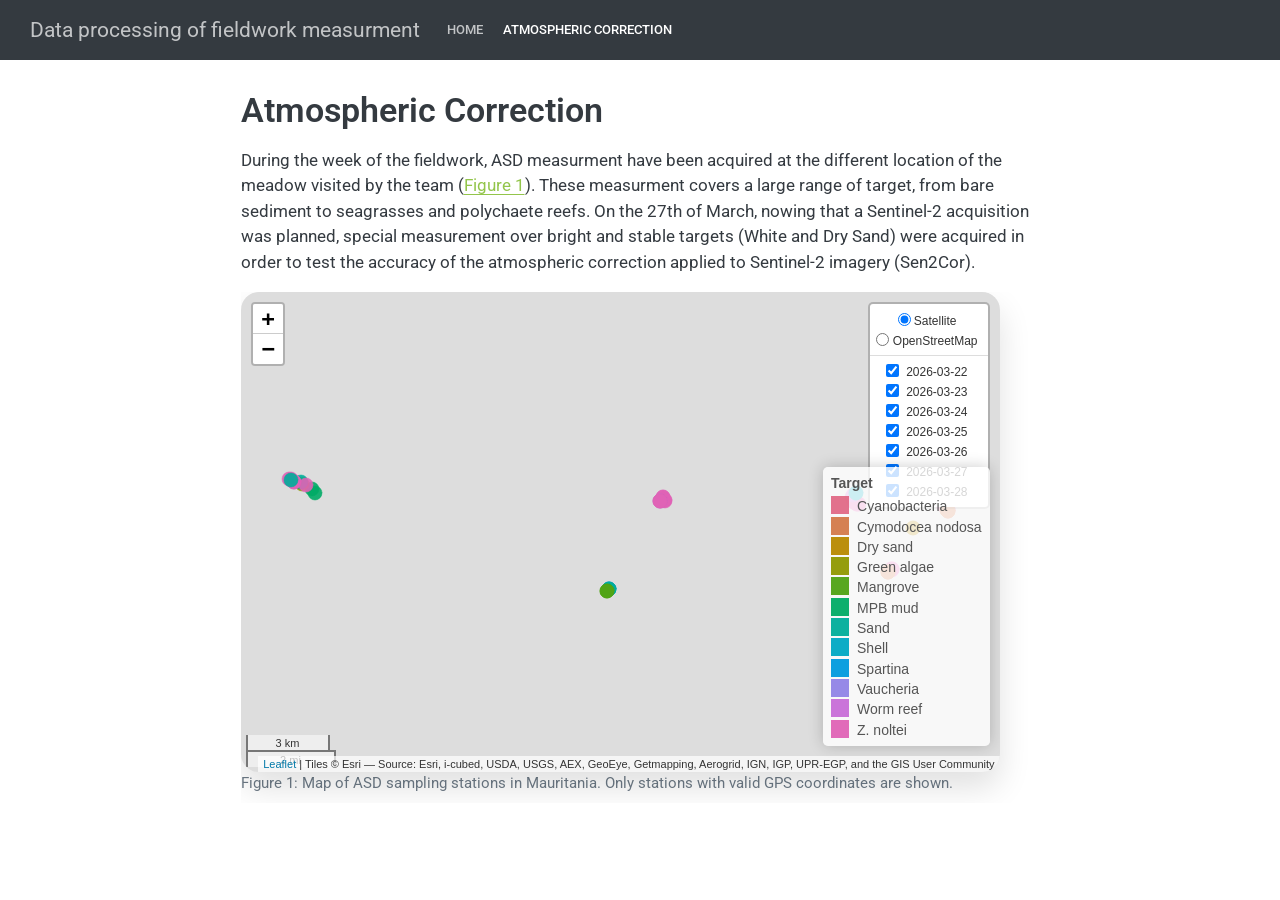
==== commit 89fd2aec: "initial push" ====
--- a/docs/Atmospheric_correction.html
+++ b/docs/Atmospheric_correction.html
@@ -156,13 +156,13 @@
 </header>
 
 
-<p>Mapped ASD samples with valid GPS coordinates in Mauritania.</p>
+<p>During the week of the fieldwork, ASD measurment have been acquired at the different location of the meadow visited by the team (<a href="#fig-Map_ASD_samples" class="quarto-xref">Figure&nbsp;1</a>). These measurment covers a large range of target, from bare sediment to seagrasses and polychaete reefs. On the 27th of March, nowing that a Sentinel-2 acquisition was planned, special measurement over bright and stable targets (White and Dry Sand) were acquired in order to test the accuracy of the atmospheric correction applied to Sentinel-2 imagery (Sen2Cor).</p>
 <div class="cell">
 <div id="fig-Map_ASD_samples" class="cell-output-display quarto-float quarto-figure quarto-figure-center anchored">
 <figure class="quarto-float quarto-float-fig figure">
 <div aria-describedby="fig-Map_ASD_samples-caption-0ceaefa1-69ba-4598-a22c-09a6ac19f8ca">
-<div class="leaflet html-widget html-fill-item" id="htmlwidget-d94f8a97c0501456b3cb" style="width:95%;height:480px;"></div>
-<script type="application/json" data-for="htmlwidget-d94f8a97c0501456b3cb">{"x":{"options":{"crs":{"crsClass":"L.CRS.EPSG3857","code":null,"proj4def":null,"projectedBounds":null,"options":{}},"preferCanvas":true},"calls":[{"method":"addProviderTiles","args":["Esri.WorldImagery",null,"Satellite",{"errorTileUrl":"","noWrap":false,"detectRetina":false}]},{"method":"addProviderTiles","args":["OpenStreetMap.Mapnik",null,"OpenStreetMap",{"errorTileUrl":"","noWrap":false,"detectRetina":false}]},{"method":"addCircleMarkers","args":[[19.891616,19.891563,19.891721,19.891723,19.891733,19.891979,19.892212,19.892284,19.892299,19.892585,19.892635,19.892642,19.892659,19.892831,19.893443,19.893981,19.894194,19.894708,19.895349,19.895291],[-16.313044,-16.313427,-16.313679,-16.313692,-16.313727,-16.314359,-16.314457,-16.314545,-16.314572,-16.314478,-16.314516,-16.314573,-16.314695,-16.315056,-16.315086,-16.315237,-16.315112,-16.314893,-16.313926,-16.313889],7,null,"2026-03-22",{"interactive":true,"className":"","stroke":true,"color":["#DA65C3","#DA65C3","#DA65C3","#DA65C3","#DA65C3","#DA65C3","#DA65C3","#DA65C3","#DA65C3","#DA65C3","#DA65C3","#DA65C3","#DA65C3","#DA65C3","#DA65C3","#DA65C3","#DA65C3","#A87BE4","#00AC79","#00AAB7"],"weight":1,"opacity":0.5,"fill":true,"fillColor":["#DA65C3","#DA65C3","#DA65C3","#DA65C3","#DA65C3","#DA65C3","#DA65C3","#DA65C3","#DA65C3","#DA65C3","#DA65C3","#DA65C3","#DA65C3","#DA65C3","#DA65C3","#DA65C3","#DA65C3","#A87BE4","#00AC79","#00AAB7"],"fillOpacity":0.9},null,null,["<strong>D01_A<\/strong><br>Z. noltei<br>Ebelg Eiznaya<br>2026-03-22","<strong>D01_B<\/strong><br>Z. noltei<br>Ebelg Eiznaya<br>2026-03-22","<strong>D01_C<\/strong><br>Z. noltei<br>Ebelg Eiznaya<br>2026-03-22","<strong>D01_D<\/strong><br>Z. noltei<br>Ebelg Eiznaya<br>2026-03-22","<strong>D01_E<\/strong><br>Z. noltei<br>Ebelg Eiznaya<br>2026-03-22","<strong>D01_F<\/strong><br>Z. noltei<br>Ebelg Eiznaya<br>2026-03-22","<strong>D01_G<\/strong><br>Z. noltei<br>Ebelg Eiznaya<br>2026-03-22","<strong>D01_H<\/strong><br>Z. noltei<br>Ebelg Eiznaya<br>2026-03-22","<strong>D01_I<\/strong><br>Z. noltei<br>Ebelg Eiznaya<br>2026-03-22","<strong>D01_J<\/strong><br>Z. noltei<br>Ebelg Eiznaya<br>2026-03-22","<strong>D01_K<\/strong><br>Z. noltei<br>Ebelg Eiznaya<br>2026-03-22","<strong>D01_L<\/strong><br>Z. noltei<br>Ebelg Eiznaya<br>2026-03-22","<strong>D01_M<\/strong><br>Z. noltei<br>Ebelg Eiznaya<br>2026-03-22","<strong>D01_N<\/strong><br>Z. noltei<br>Ebelg Eiznaya<br>2026-03-22","<strong>D01_O<\/strong><br>Z. noltei<br>Ebelg Eiznaya<br>2026-03-22","<strong>D01_P<\/strong><br>Z. noltei<br>Ebelg Eiznaya<br>2026-03-22","<strong>D01_Q<\/strong><br>Z. noltei<br>Ebelg Eiznaya<br>2026-03-22","<strong>D01_R<\/strong><br>Worm reef<br>Ebelg Eiznaya<br>2026-03-22","<strong>D01_S<\/strong><br>Sand<br>Ebelg Eiznaya<br>2026-03-22","<strong>D01_T<\/strong><br>Shell<br>Ebelg Eiznaya<br>2026-03-22"],null,["D01_A","D01_B","D01_C","D01_D","D01_E","D01_F","D01_G","D01_H","D01_I","D01_J","D01_K","D01_L","D01_M","D01_N","D01_O","D01_P","D01_Q","D01_R","D01_S","D01_T"],{"interactive":false,"permanent":false,"direction":"auto","opacity":1,"offset":[0,0],"textsize":"10px","textOnly":false,"className":"","sticky":true},null]},{"method":"addCircleMarkers","args":[[19.901393,19.901414,19.901411,19.901444,19.901378,19.901303,19.90129,19.901303,19.90129,19.901393,19.901414,19.901444,19.901411,19.901378,19.901303,19.90129],[-16.281449,-16.281472,-16.281461,-16.281452,-16.281515,-16.281535,-16.281513,-16.281535,-16.281513,-16.281449,-16.281472,-16.281452,-16.281461,-16.281515,-16.281535,-16.281513],7,null,"2026-03-23",{"interactive":true,"className":"","stroke":true,"color":["#DA65C3","#DA65C3","#DA65C3","#DA65C3","#DA65C3","#DA65C3","#DA65C3","#DA65C3","#00AC79","#DA65C3","#DA65C3","#00AC79","#DA65C3","#00AC79","#DA65C3","#DA65C3"],"weight":1,"opacity":0.5,"fill":true,"fillColor":["#DA65C3","#DA65C3","#DA65C3","#DA65C3","#DA65C3","#DA65C3","#DA65C3","#DA65C3","#00AC79","#DA65C3","#DA65C3","#00AC79","#DA65C3","#00AC79","#DA65C3","#DA65C3"],"fillOpacity":0.9},null,null,["<strong>D02_J<\/strong><br>Z. noltei<br>Ebelg Eiznaya<br>2026-03-23","<strong>D02_K<\/strong><br>Z. noltei<br>Ebelg Eiznaya<br>2026-03-23","<strong>D02_L<\/strong><br>Z. noltei<br>Ebelg Eiznaya<br>2026-03-23","<strong>D02_M<\/strong><br>Z. noltei<br>Ebelg Eiznaya<br>2026-03-23","<strong>D02_N<\/strong><br>Z. noltei<br>Ebelg Eiznaya<br>2026-03-23","<strong>D02_O<\/strong><br>Z. noltei<br>Ebelg Eiznaya<br>2026-03-23","<strong>D02_P<\/strong><br>Z. noltei<br>Ebelg Eiznaya<br>2026-03-23","<strong>D02_Q<\/strong><br>Z. noltei<br>Ebelg Eiznaya<br>2026-03-23","<strong>D02_R<\/strong><br>Sand<br>Ebelg Eiznaya<br>2026-03-23","<strong>D03_A<\/strong><br>Z. noltei<br>Ebelg Eiznaya<br>2026-03-23","<strong>D03_B<\/strong><br>Z. noltei<br>Ebelg Eiznaya<br>2026-03-23","<strong>D03_C<\/strong><br>Sand<br>Ebelg Eiznaya<br>2026-03-23","<strong>D03_D<\/strong><br>Z. noltei<br>Ebelg Eiznaya<br>2026-03-23","<strong>D03_E<\/strong><br>Sand<br>Ebelg Eiznaya<br>2026-03-23","<strong>D03_F<\/strong><br>Z. noltei<br>Ebelg Eiznaya<br>2026-03-23","<strong>D03_G<\/strong><br>Z. noltei<br>Ebelg Eiznaya<br>2026-03-23"],null,["D02_J","D02_K","D02_L","D02_M","D02_N","D02_O","D02_P","D02_Q","D02_R","D03_A","D03_B","D03_C","D03_D","D03_E","D03_F","D03_G"],{"interactive":false,"permanent":false,"direction":"auto","opacity":1,"offset":[0,0],"textsize":"10px","textOnly":false,"className":"","sticky":true},null]},{"method":"addCircleMarkers","args":[[19.900271,19.899475,19.899423,19.899318,19.899404,19.899564,19.899603,19.899573,19.898817,19.898728,19.899143,19.899171,19.899422,19.899441,19.899497],[-16.282052,-16.281799,-16.281838,-16.281754,-16.281856,-16.282342,-16.282403,-16.282477,-16.282496,-16.282468,-16.28348,-16.283462,-16.284215,-16.284193,-16.2842],7,null,"2026-03-24",{"interactive":true,"className":"","stroke":true,"color":["#50A315","#DA65C3","#DA65C3","#DA65C3","#DA65C3","#DA65C3","#DA65C3","#DA65C3","#DA65C3","#DA65C3","#E16A86","#E16A86","#9F9400","#9F9400","#9F9400"],"weight":1,"opacity":0.5,"fill":true,"fillColor":["#50A315","#DA65C3","#DA65C3","#DA65C3","#DA65C3","#DA65C3","#DA65C3","#DA65C3","#DA65C3","#DA65C3","#E16A86","#E16A86","#9F9400","#9F9400","#9F9400"],"fillOpacity":0.9},null,null,["<strong>D03_H<\/strong><br>MPB mud<br>Baie d'Aouatif 3<br>2026-03-24","<strong>D03_I<\/strong><br>Z. noltei<br>Baie d'Aouatif 3<br>2026-03-24","<strong>D03_J<\/strong><br>Z. noltei<br>Baie d'Aouatif 3<br>2026-03-24","<strong>D03_K<\/strong><br>Z. noltei<br>Baie d'Aouatif 3<br>2026-03-24","<strong>D03_L<\/strong><br>Z. noltei<br>Baie d'Aouatif 3<br>2026-03-24","<strong>D03_M<\/strong><br>Z. noltei<br>Baie d'Aouatif 3<br>2026-03-24","<strong>D03_N<\/strong><br>Z. noltei<br>Baie d'Aouatif 3<br>2026-03-24","<strong>D03_O<\/strong><br>Z. noltei<br>Baie d'Aouatif 3<br>2026-03-24","<strong>D03_P<\/strong><br>Z. noltei<br>Baie d'Aouatif 3<br>2026-03-24","<strong>D03_Q<\/strong><br>Z. noltei<br>Baie d'Aouatif 3<br>2026-03-24","<strong>D03_R<\/strong><br>Cyanobacteria<br>Baie d'Aouatif 3<br>2026-03-24","<strong>D03_S<\/strong><br>Cyanobacteria<br>Baie d'Aouatif 3<br>2026-03-24","<strong>D03_T<\/strong><br>Green algae<br>Baie d'Aouatif 3<br>2026-03-24","<strong>D03_U<\/strong><br>Green algae<br>Baie d'Aouatif 3<br>2026-03-24","<strong>D03_V<\/strong><br>Green algae<br>Baie d'Aouatif 3<br>2026-03-24"],null,["D03_H","D03_I","D03_J","D03_K","D03_L","D03_M","D03_N","D03_O","D03_P","D03_Q","D03_R","D03_S","D03_T","D03_U","D03_V"],{"interactive":false,"permanent":false,"direction":"auto","opacity":1,"offset":[0,0],"textsize":"10px","textOnly":false,"className":"","sticky":true},null]},{"method":"addCircleMarkers","args":[[19.894025,19.893952,19.893465,19.893349,19.893111,19.892794,19.893046,19.89307,19.892648,19.892607,19.892636,19.892664,19.892653],[-16.380111,-16.38018,-16.380254,-16.380145,-16.380017,-16.379705,-16.37984,-16.379615,-16.381028,-16.381344,-16.381346,-16.38141,-16.38144],7,null,"2026-03-25",{"interactive":true,"className":"","stroke":true,"color":["#DA65C3","#DA65C3","#DA65C3","#DA65C3","#DA65C3","#DA65C3","#DA65C3","#DA65C3","#DA65C3","#009ADE","#DA65C3","#DA65C3","#DA65C3"],"weight":1,"opacity":0.5,"fill":true,"fillColor":["#DA65C3","#DA65C3","#DA65C3","#DA65C3","#DA65C3","#DA65C3","#DA65C3","#DA65C3","#DA65C3","#009ADE","#DA65C3","#DA65C3","#DA65C3"],"fillOpacity":0.9},null,null,["<strong>D04_I<\/strong><br>Z. noltei<br>Niroumi edge<br>2026-03-25","<strong>D04_J<\/strong><br>Z. noltei<br>Niroumi edge<br>2026-03-25","<strong>D04_K<\/strong><br>Z. noltei<br>Niroumi edge<br>2026-03-25","<strong>D04_L<\/strong><br>Z. noltei<br>Niroumi edge<br>2026-03-25","<strong>D04_M<\/strong><br>Z. noltei<br>Niroumi edge<br>2026-03-25","<strong>D04_N<\/strong><br>Z. noltei<br>Niroumi edge<br>2026-03-25","<strong>D04_P<\/strong><br>Z. noltei<br>Niroumi edge<br>2026-03-25","<strong>D04_Q<\/strong><br>Z. noltei<br>Niroumi edge<br>2026-03-25","<strong>D04_R<\/strong><br>Z. noltei<br>Niroumi edge<br>2026-03-25","<strong>D04_S<\/strong><br>Vaucheria<br>Niroumi edge<br>2026-03-25","<strong>D04_T<\/strong><br>Z. noltei<br>Niroumi edge<br>2026-03-25","<strong>D04_U<\/strong><br>Z. noltei<br>Niroumi edge<br>2026-03-25","<strong>D04_V<\/strong><br>Z. noltei<br>Niroumi edge<br>2026-03-25"],null,["D04_I","D04_J","D04_K","D04_L","D04_M","D04_N","D04_P","D04_Q","D04_R","D04_S","D04_T","D04_U","D04_V"],{"interactive":false,"permanent":false,"direction":"auto","opacity":1,"offset":[0,0],"textsize":"10px","textOnly":false,"className":"","sticky":true},null]},{"method":"addCircleMarkers","args":[[19.893307,19.89228,19.891487,19.890065,19.890042,19.889594,19.88944,19.889373,19.889373,19.889373,19.889373,19.889604,19.889604,19.889604],[-16.283103,-16.283683,-16.284056,-16.282484,-16.282426,-16.282559,-16.282479,-16.282328,-16.282328,-16.282328,-16.282328,-16.28268,-16.28268,-16.28268],7,null,"2026-03-26",{"interactive":true,"className":"","stroke":true,"color":["#DA65C3","#DA65C3","#DA65C3","#DA65C3","#DA65C3","#DA65C3","#DA65C3","#CB7F2F","#CB7F2F","#CB7F2F","#CB7F2F","#CB7F2F","#CB7F2F","#CB7F2F"],"weight":1,"opacity":0.5,"fill":true,"fillColor":["#DA65C3","#DA65C3","#DA65C3","#DA65C3","#DA65C3","#DA65C3","#DA65C3","#CB7F2F","#CB7F2F","#CB7F2F","#CB7F2F","#CB7F2F","#CB7F2F","#CB7F2F"],"fillOpacity":0.9},null,null,["<strong>D05_A<\/strong><br>Z. noltei<br>Baie d'Aouatif 11<br>2026-03-26","<strong>D05_B<\/strong><br>Z. noltei<br>Baie d'Aouatif 11<br>2026-03-26","<strong>D05_C<\/strong><br>Z. noltei<br>Baie d'Aouatif 11<br>2026-03-26","<strong>D05_D<\/strong><br>Z. noltei<br>Baie d'Aouatif 11<br>2026-03-26","<strong>D05_E<\/strong><br>Z. noltei<br>Baie d'Aouatif 11<br>2026-03-26","<strong>D05_F<\/strong><br>Z. noltei<br>Baie d'Aouatif 11<br>2026-03-26","<strong>D05_G<\/strong><br>Z. noltei<br>Baie d'Aouatif 11<br>2026-03-26","<strong>D05_H1<\/strong><br>Cymodocea nodosa<br>Baie d'Aouatif 11<br>2026-03-26","<strong>D05_H2<\/strong><br>Cymodocea nodosa<br>Baie d'Aouatif 11<br>2026-03-26","<strong>D05_H3<\/strong><br>Cymodocea nodosa<br>Baie d'Aouatif 11<br>2026-03-26","<strong>D05_I<\/strong><br>Cymodocea nodosa<br>Baie d'Aouatif 11<br>2026-03-26","<strong>D05_J1<\/strong><br>Cymodocea nodosa<br>Baie d'Aouatif 11<br>2026-03-26","<strong>D05_J2<\/strong><br>Cymodocea nodosa<br>Baie d'Aouatif 11<br>2026-03-26","<strong>D05_J3<\/strong><br>Cymodocea nodosa<br>Baie d'Aouatif 11<br>2026-03-26"],null,["D05_A","D05_B","D05_C","D05_D","D05_E","D05_F","D05_G","D05_H1","D05_H2","D05_H3","D05_I","D05_J1","D05_J2","D05_J3"],{"interactive":false,"permanent":false,"direction":"auto","opacity":1,"offset":[0,0],"textsize":"10px","textOnly":false,"className":"","sticky":true},null]},{"method":"addCircleMarkers","args":[[19.895208,19.896477,19.898096,19.898859,19.899799,19.897776,19.898679,19.898684,19.898814,19.899237,19.899335,19.89972,19.899536],[-16.499679,-16.500781,-16.504162,-16.504517,-16.508523,-16.502755,-16.506917,-16.506903,-16.507075,-16.507142,-16.507878,-16.508063,-16.508149],7,null,"2026-03-27",{"interactive":true,"className":"","stroke":true,"color":["#50A315","#50A315","#9F9400","#00AC79","#DA65C3","#DA65C3","#DA65C3","#DA65C3","#DA65C3","#DA65C3","#DA65C3","#DA65C3","#00AC79"],"weight":1,"opacity":0.5,"fill":true,"fillColor":["#50A315","#50A315","#9F9400","#00AC79","#DA65C3","#DA65C3","#DA65C3","#DA65C3","#DA65C3","#DA65C3","#DA65C3","#DA65C3","#00AC79"],"fillOpacity":0.9},null,null,["<strong>AC03<\/strong><br>MPB mud<br>Arel<br>2026-03-27","<strong>AC04<\/strong><br>MPB mud<br>Arel<br>2026-03-27","<strong>AC05<\/strong><br>Green algae<br>Arel<br>2026-03-27","<strong>AC06<\/strong><br>Sand<br>Arel<br>2026-03-27","<strong>AC07<\/strong><br>Z. noltei<br>Arel<br>2026-03-27","<strong>AC08<\/strong><br>Z. noltei<br>Arel<br>2026-03-27","<strong>D06_A<\/strong><br>Z. noltei<br>Arel<br>2026-03-27","<strong>D06_B<\/strong><br>Z. noltei<br>Arel<br>2026-03-27","<strong>D06_C<\/strong><br>Z. noltei<br>Arel<br>2026-03-27","<strong>D06_D<\/strong><br>Z. noltei<br>Arel<br>2026-03-27","<strong>D06_E<\/strong><br>Z. noltei<br>Arel<br>2026-03-27","<strong>D06_F<\/strong><br>Z. noltei<br>Arel<br>2026-03-27","<strong>D06_G<\/strong><br>Sand<br>Arel<br>2026-03-27"],null,["AC03","AC04","AC05","AC06","AC07","AC08","D06_A","D06_B","D06_C","D06_D","D06_E","D06_F","D06_G"],{"interactive":false,"permanent":false,"direction":"auto","opacity":1,"offset":[0,0],"textsize":"10px","textOnly":false,"className":"","sticky":true},null]},{"method":"addCircleMarkers","args":[[19.870474,19.870607,19.870674,19.870674,19.870646,19.870505,19.869788,19.869788,19.869788,19.869788,19.869788],[-16.302131,-16.301926,-16.301793,-16.301748,-16.301706,-16.301519,-16.302872,-16.302872,-16.302872,-16.302872,-16.302872],7,null,"2026-03-28",{"interactive":true,"className":"","stroke":true,"color":["#DA65C3","#DA65C3","#DA65C3","#DA65C3","#DA65C3","#DA65C3","#CB7F2F","#CB7F2F","#CB7F2F","#CB7F2F","#CB7F2F"],"weight":1,"opacity":0.5,"fill":true,"fillColor":["#DA65C3","#DA65C3","#DA65C3","#DA65C3","#DA65C3","#DA65C3","#CB7F2F","#CB7F2F","#CB7F2F","#CB7F2F","#CB7F2F"],"fillOpacity":0.9},null,null,["<strong>D07_A<\/strong><br>Z. noltei<br>Zira<br>2026-03-28","<strong>D07_B<\/strong><br>Z. noltei<br>Zira<br>2026-03-28","<strong>D07_C<\/strong><br>Z. noltei<br>Zira<br>2026-03-28","<strong>D07_D<\/strong><br>Z. noltei<br>Zira<br>2026-03-28","<strong>D07_E<\/strong><br>Z. noltei<br>Zira<br>2026-03-28","<strong>D07_F<\/strong><br>Z. noltei<br>Zira<br>2026-03-28","<strong>D07_N<\/strong><br>Cymodocea nodosa<br>Zira<br>2026-03-28","<strong>D07_O<\/strong><br>Cymodocea nodosa<br>Zira<br>2026-03-28","<strong>D07_P<\/strong><br>Cymodocea nodosa<br>Zira<br>2026-03-28","<strong>D07_Q<\/strong><br>Cymodocea nodosa<br>Zira<br>2026-03-28","<strong>D07_R<\/strong><br>Cymodocea nodosa<br>Zira<br>2026-03-28"],null,["D07_A","D07_B","D07_C","D07_D","D07_E","D07_F","D07_N","D07_O","D07_P","D07_Q","D07_R"],{"interactive":false,"permanent":false,"direction":"auto","opacity":1,"offset":[0,0],"textsize":"10px","textOnly":false,"className":"","sticky":true},null]},{"method":"addLayersControl","args":[["Satellite","OpenStreetMap"],["2026-03-22","2026-03-23","2026-03-24","2026-03-25","2026-03-26","2026-03-27","2026-03-28"],{"collapsed":false,"autoZIndex":true,"position":"topright"}]},{"method":"addLegend","args":[{"colors":["#E16A86","#CB7F2F","#9F9400","#50A315","#00AC79","#00AAB7","#009ADE","#A87BE4","#DA65C3"],"labels":["Cyanobacteria","Cymodocea nodosa","Green algae","MPB mud","Sand","Shell","Vaucheria","Worm reef","Z. noltei"],"na_color":null,"na_label":"NA","opacity":0.95,"position":"bottomright","type":"factor","title":"Target","extra":null,"layerId":null,"className":"info legend","group":null}]},{"method":"addScaleBar","args":[{"maxWidth":100,"metric":true,"imperial":true,"updateWhenIdle":true,"position":"bottomleft"}]}],"limits":{"lat":[19.869788,19.901444],"lng":[-16.508523,-16.281449]},"fitBounds":[19.869788,-16.508523,19.901444,-16.281449,[]]},"evals":[],"jsHooks":[]}</script>
+<div class="leaflet html-widget html-fill-item" id="htmlwidget-2ca9152725f86fa934a6" style="width:95%;height:480px;"></div>
+<script type="application/json" data-for="htmlwidget-2ca9152725f86fa934a6">{"x":{"options":{"crs":{"crsClass":"L.CRS.EPSG3857","code":null,"proj4def":null,"projectedBounds":null,"options":{}},"preferCanvas":true},"calls":[{"method":"addProviderTiles","args":["Esri.WorldImagery",null,"Satellite",{"errorTileUrl":"","noWrap":false,"detectRetina":false}]},{"method":"addProviderTiles","args":["OpenStreetMap.Mapnik",null,"OpenStreetMap",{"errorTileUrl":"","noWrap":false,"detectRetina":false}]},{"method":"addCircleMarkers","args":[[19.891616,19.891563,19.891721,19.891723,19.891733,19.891979,19.892212,19.892284,19.892299,19.892585,19.892635,19.892642,19.892659,19.892831,19.893443,19.893981,19.894194,19.894708,19.895349,19.895291],[-16.313044,-16.313427,-16.313679,-16.313692,-16.313727,-16.314359,-16.314457,-16.314545,-16.314572,-16.314478,-16.314516,-16.314573,-16.314695,-16.315056,-16.315086,-16.315237,-16.315112,-16.314893,-16.313926,-16.313889],7,null,"2026-03-22",{"interactive":true,"className":"","stroke":true,"color":["#E063B6","#E063B6","#E063B6","#E063B6","#E063B6","#E063B6","#E063B6","#E063B6","#E063B6","#E063B6","#E063B6","#E063B6","#E063B6","#E063B6","#E063B6","#E063B6","#E063B6","#C86DD7","#00AD9A","#00A8C3"],"weight":1,"opacity":0.5,"fill":true,"fillColor":["#E063B6","#E063B6","#E063B6","#E063B6","#E063B6","#E063B6","#E063B6","#E063B6","#E063B6","#E063B6","#E063B6","#E063B6","#E063B6","#E063B6","#E063B6","#E063B6","#E063B6","#C86DD7","#00AD9A","#00A8C3"],"fillOpacity":0.9},null,null,["<strong>D01_A<\/strong><br>Z. noltei<br>Ebelg Eiznaya<br>2026-03-22","<strong>D01_B<\/strong><br>Z. noltei<br>Ebelg Eiznaya<br>2026-03-22","<strong>D01_C<\/strong><br>Z. noltei<br>Ebelg Eiznaya<br>2026-03-22","<strong>D01_D<\/strong><br>Z. noltei<br>Ebelg Eiznaya<br>2026-03-22","<strong>D01_E<\/strong><br>Z. noltei<br>Ebelg Eiznaya<br>2026-03-22","<strong>D01_F<\/strong><br>Z. noltei<br>Ebelg Eiznaya<br>2026-03-22","<strong>D01_G<\/strong><br>Z. noltei<br>Ebelg Eiznaya<br>2026-03-22","<strong>D01_H<\/strong><br>Z. noltei<br>Ebelg Eiznaya<br>2026-03-22","<strong>D01_I<\/strong><br>Z. noltei<br>Ebelg Eiznaya<br>2026-03-22","<strong>D01_J<\/strong><br>Z. noltei<br>Ebelg Eiznaya<br>2026-03-22","<strong>D01_K<\/strong><br>Z. noltei<br>Ebelg Eiznaya<br>2026-03-22","<strong>D01_L<\/strong><br>Z. noltei<br>Ebelg Eiznaya<br>2026-03-22","<strong>D01_M<\/strong><br>Z. noltei<br>Ebelg Eiznaya<br>2026-03-22","<strong>D01_N<\/strong><br>Z. noltei<br>Ebelg Eiznaya<br>2026-03-22","<strong>D01_O<\/strong><br>Z. noltei<br>Ebelg Eiznaya<br>2026-03-22","<strong>D01_P<\/strong><br>Z. noltei<br>Ebelg Eiznaya<br>2026-03-22","<strong>D01_Q<\/strong><br>Z. noltei<br>Ebelg Eiznaya<br>2026-03-22","<strong>D01_R<\/strong><br>Worm reef<br>Ebelg Eiznaya<br>2026-03-22","<strong>D01_S<\/strong><br>Sand<br>Ebelg Eiznaya<br>2026-03-22","<strong>D01_T<\/strong><br>Shell<br>Ebelg Eiznaya<br>2026-03-22"],null,["D01_A","D01_B","D01_C","D01_D","D01_E","D01_F","D01_G","D01_H","D01_I","D01_J","D01_K","D01_L","D01_M","D01_N","D01_O","D01_P","D01_Q","D01_R","D01_S","D01_T"],{"interactive":false,"permanent":false,"direction":"auto","opacity":1,"offset":[0,0],"textsize":"10px","textOnly":false,"className":"","sticky":true},null]},{"method":"addCircleMarkers","args":[[19.901393,19.901414,19.901411,19.901444,19.901378,19.901303,19.90129,19.901303,19.90129,19.901393,19.901414,19.901444,19.901411,19.901378,19.901303,19.90129],[-16.281449,-16.281472,-16.281461,-16.281452,-16.281515,-16.281535,-16.281513,-16.281535,-16.281513,-16.281449,-16.281472,-16.281452,-16.281461,-16.281515,-16.281535,-16.281513],7,null,"2026-03-23",{"interactive":true,"className":"","stroke":true,"color":["#E063B6","#E063B6","#E063B6","#E063B6","#E063B6","#E063B6","#E063B6","#E063B6","#00AD9A","#E063B6","#E063B6","#00AD9A","#E063B6","#00AD9A","#E063B6","#E063B6"],"weight":1,"opacity":0.5,"fill":true,"fillColor":["#E063B6","#E063B6","#E063B6","#E063B6","#E063B6","#E063B6","#E063B6","#E063B6","#00AD9A","#E063B6","#E063B6","#00AD9A","#E063B6","#00AD9A","#E063B6","#E063B6"],"fillOpacity":0.9},null,null,["<strong>D02_J<\/strong><br>Z. noltei<br>Ebelg Eiznaya<br>2026-03-23","<strong>D02_K<\/strong><br>Z. noltei<br>Ebelg Eiznaya<br>2026-03-23","<strong>D02_L<\/strong><br>Z. noltei<br>Ebelg Eiznaya<br>2026-03-23","<strong>D02_M<\/strong><br>Z. noltei<br>Ebelg Eiznaya<br>2026-03-23","<strong>D02_N<\/strong><br>Z. noltei<br>Ebelg Eiznaya<br>2026-03-23","<strong>D02_O<\/strong><br>Z. noltei<br>Ebelg Eiznaya<br>2026-03-23","<strong>D02_P<\/strong><br>Z. noltei<br>Ebelg Eiznaya<br>2026-03-23","<strong>D02_Q<\/strong><br>Z. noltei<br>Ebelg Eiznaya<br>2026-03-23","<strong>D02_R<\/strong><br>Sand<br>Ebelg Eiznaya<br>2026-03-23","<strong>D03_A<\/strong><br>Z. noltei<br>Ebelg Eiznaya<br>2026-03-23","<strong>D03_B<\/strong><br>Z. noltei<br>Ebelg Eiznaya<br>2026-03-23","<strong>D03_C<\/strong><br>Sand<br>Ebelg Eiznaya<br>2026-03-23","<strong>D03_D<\/strong><br>Z. noltei<br>Ebelg Eiznaya<br>2026-03-23","<strong>D03_E<\/strong><br>Sand<br>Ebelg Eiznaya<br>2026-03-23","<strong>D03_F<\/strong><br>Z. noltei<br>Ebelg Eiznaya<br>2026-03-23","<strong>D03_G<\/strong><br>Z. noltei<br>Ebelg Eiznaya<br>2026-03-23"],null,["D02_J","D02_K","D02_L","D02_M","D02_N","D02_O","D02_P","D02_Q","D02_R","D03_A","D03_B","D03_C","D03_D","D03_E","D03_F","D03_G"],{"interactive":false,"permanent":false,"direction":"auto","opacity":1,"offset":[0,0],"textsize":"10px","textOnly":false,"className":"","sticky":true},null]},{"method":"addCircleMarkers","args":[[19.900271,19.899475,19.899423,19.899318,19.899404,19.899564,19.899603,19.899573,19.898817,19.898728,19.899143,19.899171,19.899422,19.899441,19.899497],[-16.282052,-16.281799,-16.281838,-16.281754,-16.281856,-16.282342,-16.282403,-16.282477,-16.282496,-16.282468,-16.28348,-16.283462,-16.284215,-16.284193,-16.2842],7,null,"2026-03-24",{"interactive":true,"className":"","stroke":true,"color":["#00AB66","#E063B6","#E063B6","#E063B6","#E063B6","#E063B6","#E063B6","#E063B6","#E063B6","#E063B6","#E16A86","#E16A86","#909800","#909800","#909800"],"weight":1,"opacity":0.5,"fill":true,"fillColor":["#00AB66","#E063B6","#E063B6","#E063B6","#E063B6","#E063B6","#E063B6","#E063B6","#E063B6","#E063B6","#E16A86","#E16A86","#909800","#909800","#909800"],"fillOpacity":0.9},null,null,["<strong>D03_H<\/strong><br>MPB mud<br>Baie d'Aouatif 3<br>2026-03-24","<strong>D03_I<\/strong><br>Z. noltei<br>Baie d'Aouatif 3<br>2026-03-24","<strong>D03_J<\/strong><br>Z. noltei<br>Baie d'Aouatif 3<br>2026-03-24","<strong>D03_K<\/strong><br>Z. noltei<br>Baie d'Aouatif 3<br>2026-03-24","<strong>D03_L<\/strong><br>Z. noltei<br>Baie d'Aouatif 3<br>2026-03-24","<strong>D03_M<\/strong><br>Z. noltei<br>Baie d'Aouatif 3<br>2026-03-24","<strong>D03_N<\/strong><br>Z. noltei<br>Baie d'Aouatif 3<br>2026-03-24","<strong>D03_O<\/strong><br>Z. noltei<br>Baie d'Aouatif 3<br>2026-03-24","<strong>D03_P<\/strong><br>Z. noltei<br>Baie d'Aouatif 3<br>2026-03-24","<strong>D03_Q<\/strong><br>Z. noltei<br>Baie d'Aouatif 3<br>2026-03-24","<strong>D03_R<\/strong><br>Cyanobacteria<br>Baie d'Aouatif 3<br>2026-03-24","<strong>D03_S<\/strong><br>Cyanobacteria<br>Baie d'Aouatif 3<br>2026-03-24","<strong>D03_T<\/strong><br>Green algae<br>Baie d'Aouatif 3<br>2026-03-24","<strong>D03_U<\/strong><br>Green algae<br>Baie d'Aouatif 3<br>2026-03-24","<strong>D03_V<\/strong><br>Green algae<br>Baie d'Aouatif 3<br>2026-03-24"],null,["D03_H","D03_I","D03_J","D03_K","D03_L","D03_M","D03_N","D03_O","D03_P","D03_Q","D03_R","D03_S","D03_T","D03_U","D03_V"],{"interactive":false,"permanent":false,"direction":"auto","opacity":1,"offset":[0,0],"textsize":"10px","textOnly":false,"className":"","sticky":true},null]},{"method":"addCircleMarkers","args":[[19.864279,19.864279,19.864279,19.864107,19.864092,19.863674,19.863674,19.863674,19.894025,19.893952,19.893465,19.893349,19.893111,19.892794,19.893046,19.89307,19.892648,19.892607,19.892636,19.892664,19.892653],[-16.398688,-16.398688,-16.398688,-16.398752,-16.398864,-16.399487,-16.399487,-16.399487,-16.380111,-16.38018,-16.380254,-16.380145,-16.380017,-16.379705,-16.37984,-16.379615,-16.381028,-16.381344,-16.381346,-16.38141,-16.38144],7,null,"2026-03-25",{"interactive":true,"className":"","stroke":true,"color":["#009ADE","#009ADE","#009ADE","#00AD9A","#00AD9A","#50A315","#50A315","#50A315","#E063B6","#E063B6","#E063B6","#E063B6","#E063B6","#E063B6","#E063B6","#E063B6","#E063B6","#9183E6","#E063B6","#E063B6","#E063B6"],"weight":1,"opacity":0.5,"fill":true,"fillColor":["#009ADE","#009ADE","#009ADE","#00AD9A","#00AD9A","#50A315","#50A315","#50A315","#E063B6","#E063B6","#E063B6","#E063B6","#E063B6","#E063B6","#E063B6","#E063B6","#E063B6","#9183E6","#E063B6","#E063B6","#E063B6"],"fillOpacity":0.9},null,null,["<strong>D04_A<\/strong><br>Spartina<br>Niroumi edge<br>2026-03-25","<strong>D04_B<\/strong><br>Spartina<br>Niroumi edge<br>2026-03-25","<strong>D04_C<\/strong><br>Spartina<br>Niroumi edge<br>2026-03-25","<strong>D04_D<\/strong><br>Sand<br>Niroumi edge<br>2026-03-25","<strong>D04_E<\/strong><br>Sand<br>Niroumi edge<br>2026-03-25","<strong>D04_F<\/strong><br>Mangrove<br>Niroumi edge<br>2026-03-25","<strong>D04_G<\/strong><br>Mangrove<br>Niroumi edge<br>2026-03-25","<strong>D04_H<\/strong><br>Mangrove<br>Niroumi edge<br>2026-03-25","<strong>D04_I<\/strong><br>Z. noltei<br>Niroumi edge<br>2026-03-25","<strong>D04_J<\/strong><br>Z. noltei<br>Niroumi edge<br>2026-03-25","<strong>D04_K<\/strong><br>Z. noltei<br>Niroumi edge<br>2026-03-25","<strong>D04_L<\/strong><br>Z. noltei<br>Niroumi edge<br>2026-03-25","<strong>D04_M<\/strong><br>Z. noltei<br>Niroumi edge<br>2026-03-25","<strong>D04_N<\/strong><br>Z. noltei<br>Niroumi edge<br>2026-03-25","<strong>D04_P<\/strong><br>Z. noltei<br>Niroumi edge<br>2026-03-25","<strong>D04_Q<\/strong><br>Z. noltei<br>Niroumi edge<br>2026-03-25","<strong>D04_R<\/strong><br>Z. noltei<br>Niroumi edge<br>2026-03-25","<strong>D04_S<\/strong><br>Vaucheria<br>Niroumi edge<br>2026-03-25","<strong>D04_T<\/strong><br>Z. noltei<br>Niroumi edge<br>2026-03-25","<strong>D04_U<\/strong><br>Z. noltei<br>Niroumi edge<br>2026-03-25","<strong>D04_V<\/strong><br>Z. noltei<br>Niroumi edge<br>2026-03-25"],null,["D04_A","D04_B","D04_C","D04_D","D04_E","D04_F","D04_G","D04_H","D04_I","D04_J","D04_K","D04_L","D04_M","D04_N","D04_P","D04_Q","D04_R","D04_S","D04_T","D04_U","D04_V"],{"interactive":false,"permanent":false,"direction":"auto","opacity":1,"offset":[0,0],"textsize":"10px","textOnly":false,"className":"","sticky":true},null]},{"method":"addCircleMarkers","args":[[19.893307,19.89228,19.891487,19.890065,19.890042,19.889594,19.88944,19.889373,19.889373,19.889373,19.889373,19.889604,19.889604,19.889604],[-16.283103,-16.283683,-16.284056,-16.282484,-16.282426,-16.282559,-16.282479,-16.282328,-16.282328,-16.282328,-16.282328,-16.28268,-16.28268,-16.28268],7,null,"2026-03-26",{"interactive":true,"className":"","stroke":true,"color":["#E063B6","#E063B6","#E063B6","#E063B6","#E063B6","#E063B6","#E063B6","#D37A4A","#D37A4A","#D37A4A","#D37A4A","#D37A4A","#D37A4A","#D37A4A"],"weight":1,"opacity":0.5,"fill":true,"fillColor":["#E063B6","#E063B6","#E063B6","#E063B6","#E063B6","#E063B6","#E063B6","#D37A4A","#D37A4A","#D37A4A","#D37A4A","#D37A4A","#D37A4A","#D37A4A"],"fillOpacity":0.9},null,null,["<strong>D05_A<\/strong><br>Z. noltei<br>Baie d'Aouatif 11<br>2026-03-26","<strong>D05_B<\/strong><br>Z. noltei<br>Baie d'Aouatif 11<br>2026-03-26","<strong>D05_C<\/strong><br>Z. noltei<br>Baie d'Aouatif 11<br>2026-03-26","<strong>D05_D<\/strong><br>Z. noltei<br>Baie d'Aouatif 11<br>2026-03-26","<strong>D05_E<\/strong><br>Z. noltei<br>Baie d'Aouatif 11<br>2026-03-26","<strong>D05_F<\/strong><br>Z. noltei<br>Baie d'Aouatif 11<br>2026-03-26","<strong>D05_G<\/strong><br>Z. noltei<br>Baie d'Aouatif 11<br>2026-03-26","<strong>D05_H1<\/strong><br>Cymodocea nodosa<br>Baie d'Aouatif 11<br>2026-03-26","<strong>D05_H2<\/strong><br>Cymodocea nodosa<br>Baie d'Aouatif 11<br>2026-03-26","<strong>D05_H3<\/strong><br>Cymodocea nodosa<br>Baie d'Aouatif 11<br>2026-03-26","<strong>D05_I<\/strong><br>Cymodocea nodosa<br>Baie d'Aouatif 11<br>2026-03-26","<strong>D05_J1<\/strong><br>Cymodocea nodosa<br>Baie d'Aouatif 11<br>2026-03-26","<strong>D05_J2<\/strong><br>Cymodocea nodosa<br>Baie d'Aouatif 11<br>2026-03-26","<strong>D05_J3<\/strong><br>Cymodocea nodosa<br>Baie d'Aouatif 11<br>2026-03-26"],null,["D05_A","D05_B","D05_C","D05_D","D05_E","D05_F","D05_G","D05_H1","D05_H2","D05_H3","D05_I","D05_J1","D05_J2","D05_J3"],{"interactive":false,"permanent":false,"direction":"auto","opacity":1,"offset":[0,0],"textsize":"10px","textOnly":false,"className":"","sticky":true},null]},{"method":"addCircleMarkers","args":[[19.883937,19.883816,19.895208,19.896477,19.898096,19.898859,19.899799,19.897776,19.898679,19.898684,19.898814,19.899237,19.899335,19.89972,19.899536],[-16.294369,-16.294463,-16.499679,-16.500781,-16.504162,-16.504517,-16.508523,-16.502755,-16.506917,-16.506903,-16.507075,-16.507142,-16.507878,-16.508063,-16.508149],7,null,"2026-03-27",{"interactive":true,"className":"","stroke":true,"color":["#B88A00","#B88A00","#00AB66","#00AB66","#909800","#00AD9A","#E063B6","#E063B6","#E063B6","#E063B6","#E063B6","#E063B6","#E063B6","#E063B6","#00AD9A"],"weight":1,"opacity":0.5,"fill":true,"fillColor":["#B88A00","#B88A00","#00AB66","#00AB66","#909800","#00AD9A","#E063B6","#E063B6","#E063B6","#E063B6","#E063B6","#E063B6","#E063B6","#E063B6","#00AD9A"],"fillOpacity":0.9},null,null,["<strong>AC01<\/strong><br>Dry sand<br>Arel<br>2026-03-27","<strong>AC02<\/strong><br>Dry sand<br>Arel<br>2026-03-27","<strong>AC03<\/strong><br>MPB mud<br>Arel<br>2026-03-27","<strong>AC04<\/strong><br>MPB mud<br>Arel<br>2026-03-27","<strong>AC05<\/strong><br>Green algae<br>Arel<br>2026-03-27","<strong>AC06<\/strong><br>Sand<br>Arel<br>2026-03-27","<strong>AC07<\/strong><br>Z. noltei<br>Arel<br>2026-03-27","<strong>AC08<\/strong><br>Z. noltei<br>Arel<br>2026-03-27","<strong>D06_A<\/strong><br>Z. noltei<br>Arel<br>2026-03-27","<strong>D06_B<\/strong><br>Z. noltei<br>Arel<br>2026-03-27","<strong>D06_C<\/strong><br>Z. noltei<br>Arel<br>2026-03-27","<strong>D06_D<\/strong><br>Z. noltei<br>Arel<br>2026-03-27","<strong>D06_E<\/strong><br>Z. noltei<br>Arel<br>2026-03-27","<strong>D06_F<\/strong><br>Z. noltei<br>Arel<br>2026-03-27","<strong>D06_G<\/strong><br>Sand<br>Arel<br>2026-03-27"],null,["AC01","AC02","AC03","AC04","AC05","AC06","AC07","AC08","D06_A","D06_B","D06_C","D06_D","D06_E","D06_F","D06_G"],{"interactive":false,"permanent":false,"direction":"auto","opacity":1,"offset":[0,0],"textsize":"10px","textOnly":false,"className":"","sticky":true},null]},{"method":"addCircleMarkers","args":[[19.870474,19.870607,19.870674,19.870674,19.870646,19.870505,19.869788,19.869788,19.869788,19.869788,19.869788],[-16.302131,-16.301926,-16.301793,-16.301748,-16.301706,-16.301519,-16.302872,-16.302872,-16.302872,-16.302872,-16.302872],7,null,"2026-03-28",{"interactive":true,"className":"","stroke":true,"color":["#E063B6","#E063B6","#E063B6","#E063B6","#E063B6","#E063B6","#D37A4A","#D37A4A","#D37A4A","#D37A4A","#D37A4A"],"weight":1,"opacity":0.5,"fill":true,"fillColor":["#E063B6","#E063B6","#E063B6","#E063B6","#E063B6","#E063B6","#D37A4A","#D37A4A","#D37A4A","#D37A4A","#D37A4A"],"fillOpacity":0.9},null,null,["<strong>D07_A<\/strong><br>Z. noltei<br>Zira<br>2026-03-28","<strong>D07_B<\/strong><br>Z. noltei<br>Zira<br>2026-03-28","<strong>D07_C<\/strong><br>Z. noltei<br>Zira<br>2026-03-28","<strong>D07_D<\/strong><br>Z. noltei<br>Zira<br>2026-03-28","<strong>D07_E<\/strong><br>Z. noltei<br>Zira<br>2026-03-28","<strong>D07_F<\/strong><br>Z. noltei<br>Zira<br>2026-03-28","<strong>D07_N<\/strong><br>Cymodocea nodosa<br>Zira<br>2026-03-28","<strong>D07_O<\/strong><br>Cymodocea nodosa<br>Zira<br>2026-03-28","<strong>D07_P<\/strong><br>Cymodocea nodosa<br>Zira<br>2026-03-28","<strong>D07_Q<\/strong><br>Cymodocea nodosa<br>Zira<br>2026-03-28","<strong>D07_R<\/strong><br>Cymodocea nodosa<br>Zira<br>2026-03-28"],null,["D07_A","D07_B","D07_C","D07_D","D07_E","D07_F","D07_N","D07_O","D07_P","D07_Q","D07_R"],{"interactive":false,"permanent":false,"direction":"auto","opacity":1,"offset":[0,0],"textsize":"10px","textOnly":false,"className":"","sticky":true},null]},{"method":"addLayersControl","args":[["Satellite","OpenStreetMap"],["2026-03-22","2026-03-23","2026-03-24","2026-03-25","2026-03-26","2026-03-27","2026-03-28"],{"collapsed":false,"autoZIndex":true,"position":"topright"}]},{"method":"addLegend","args":[{"colors":["#E16A86","#D37A4A","#B88A00","#909800","#50A315","#00AB66","#00AD9A","#00A8C3","#009ADE","#9183E6","#C86DD7","#E063B6"],"labels":["Cyanobacteria","Cymodocea nodosa","Dry sand","Green algae","Mangrove","MPB mud","Sand","Shell","Spartina","Vaucheria","Worm reef","Z. noltei"],"na_color":null,"na_label":"NA","opacity":0.95,"position":"bottomright","type":"factor","title":"Target","extra":null,"layerId":null,"className":"info legend","group":null}]},{"method":"addScaleBar","args":[{"maxWidth":100,"metric":true,"imperial":true,"updateWhenIdle":true,"position":"bottomleft"}]}],"limits":{"lat":[19.863674,19.901444],"lng":[-16.508523,-16.281449]},"fitBounds":[19.863674,-16.508523,19.901444,-16.281449,[]]},"evals":[],"jsHooks":[]}</script>
 </div>
 <figcaption class="quarto-float-caption-bottom quarto-float-caption quarto-float-fig" id="fig-Map_ASD_samples-caption-0ceaefa1-69ba-4598-a22c-09a6ac19f8ca">
 Figure&nbsp;1: Map of ASD sampling stations in Mauritania. Only stations with valid GPS coordinates are shown.
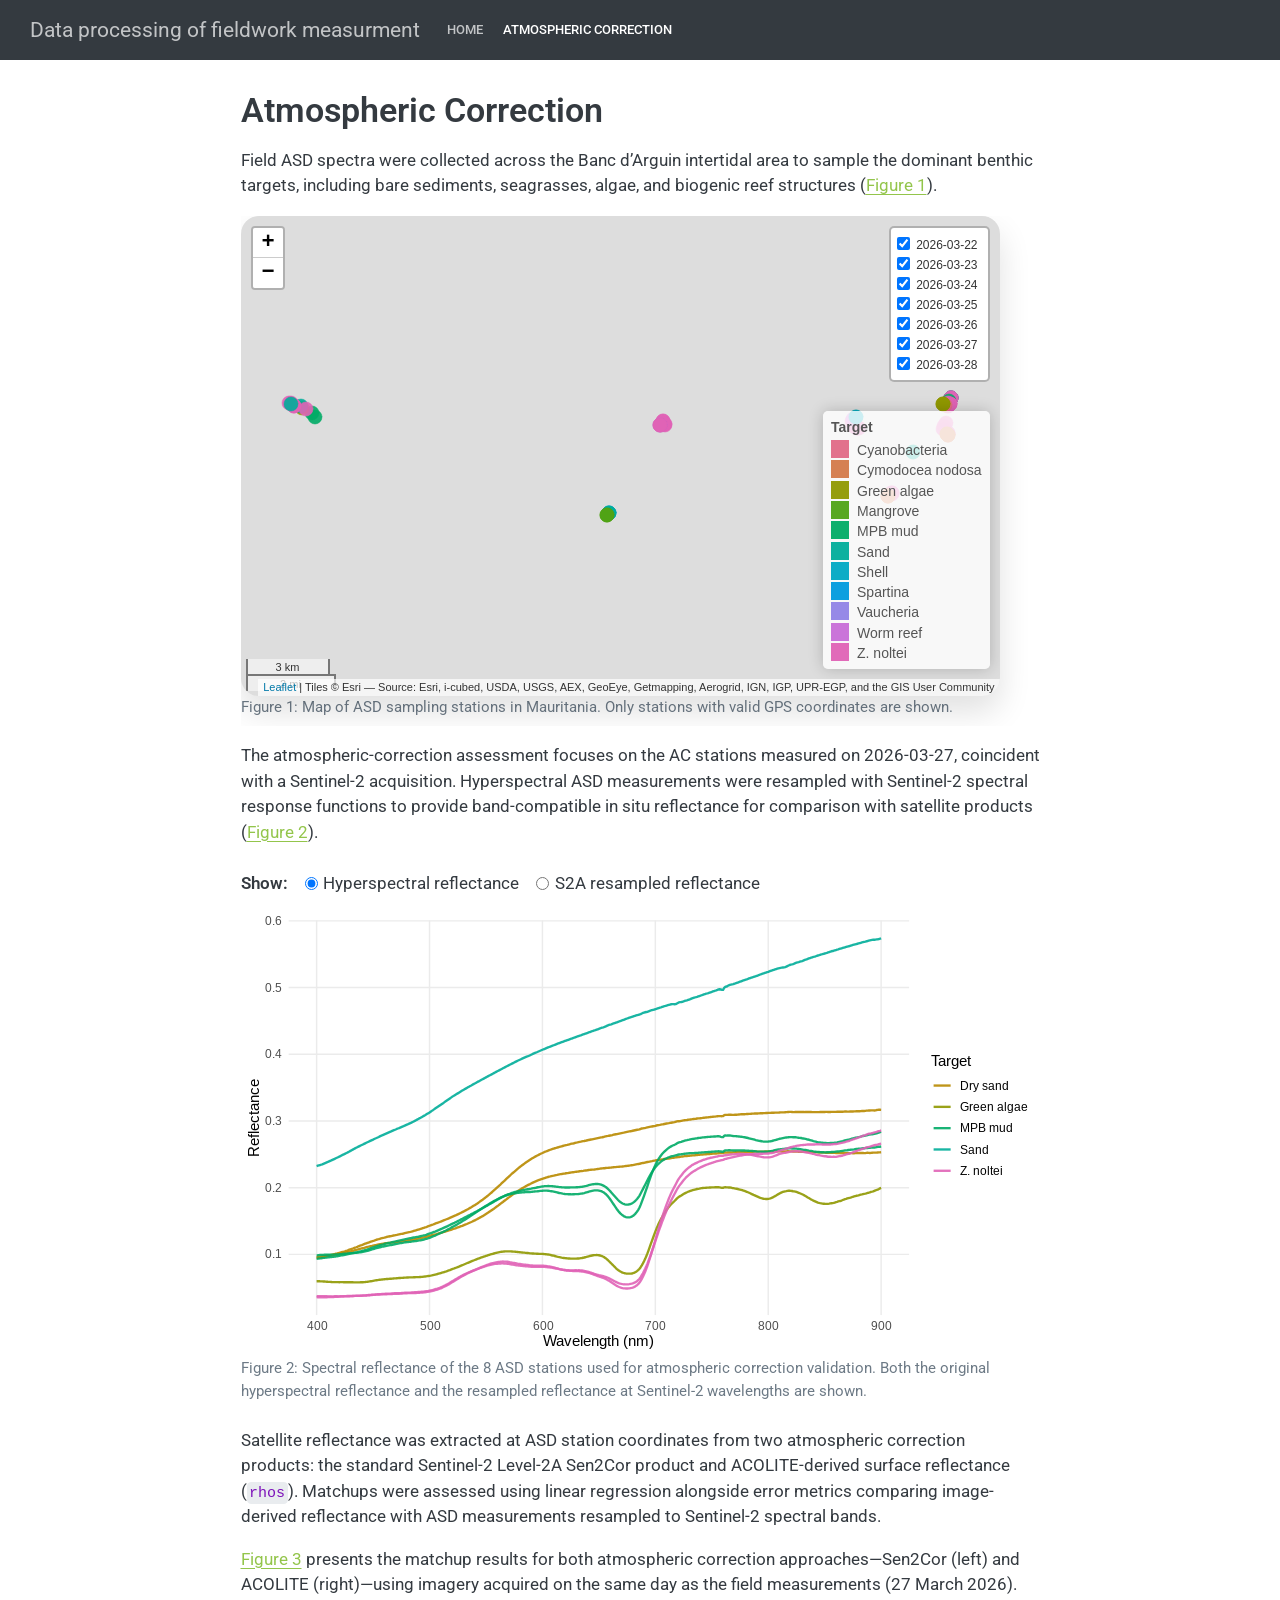
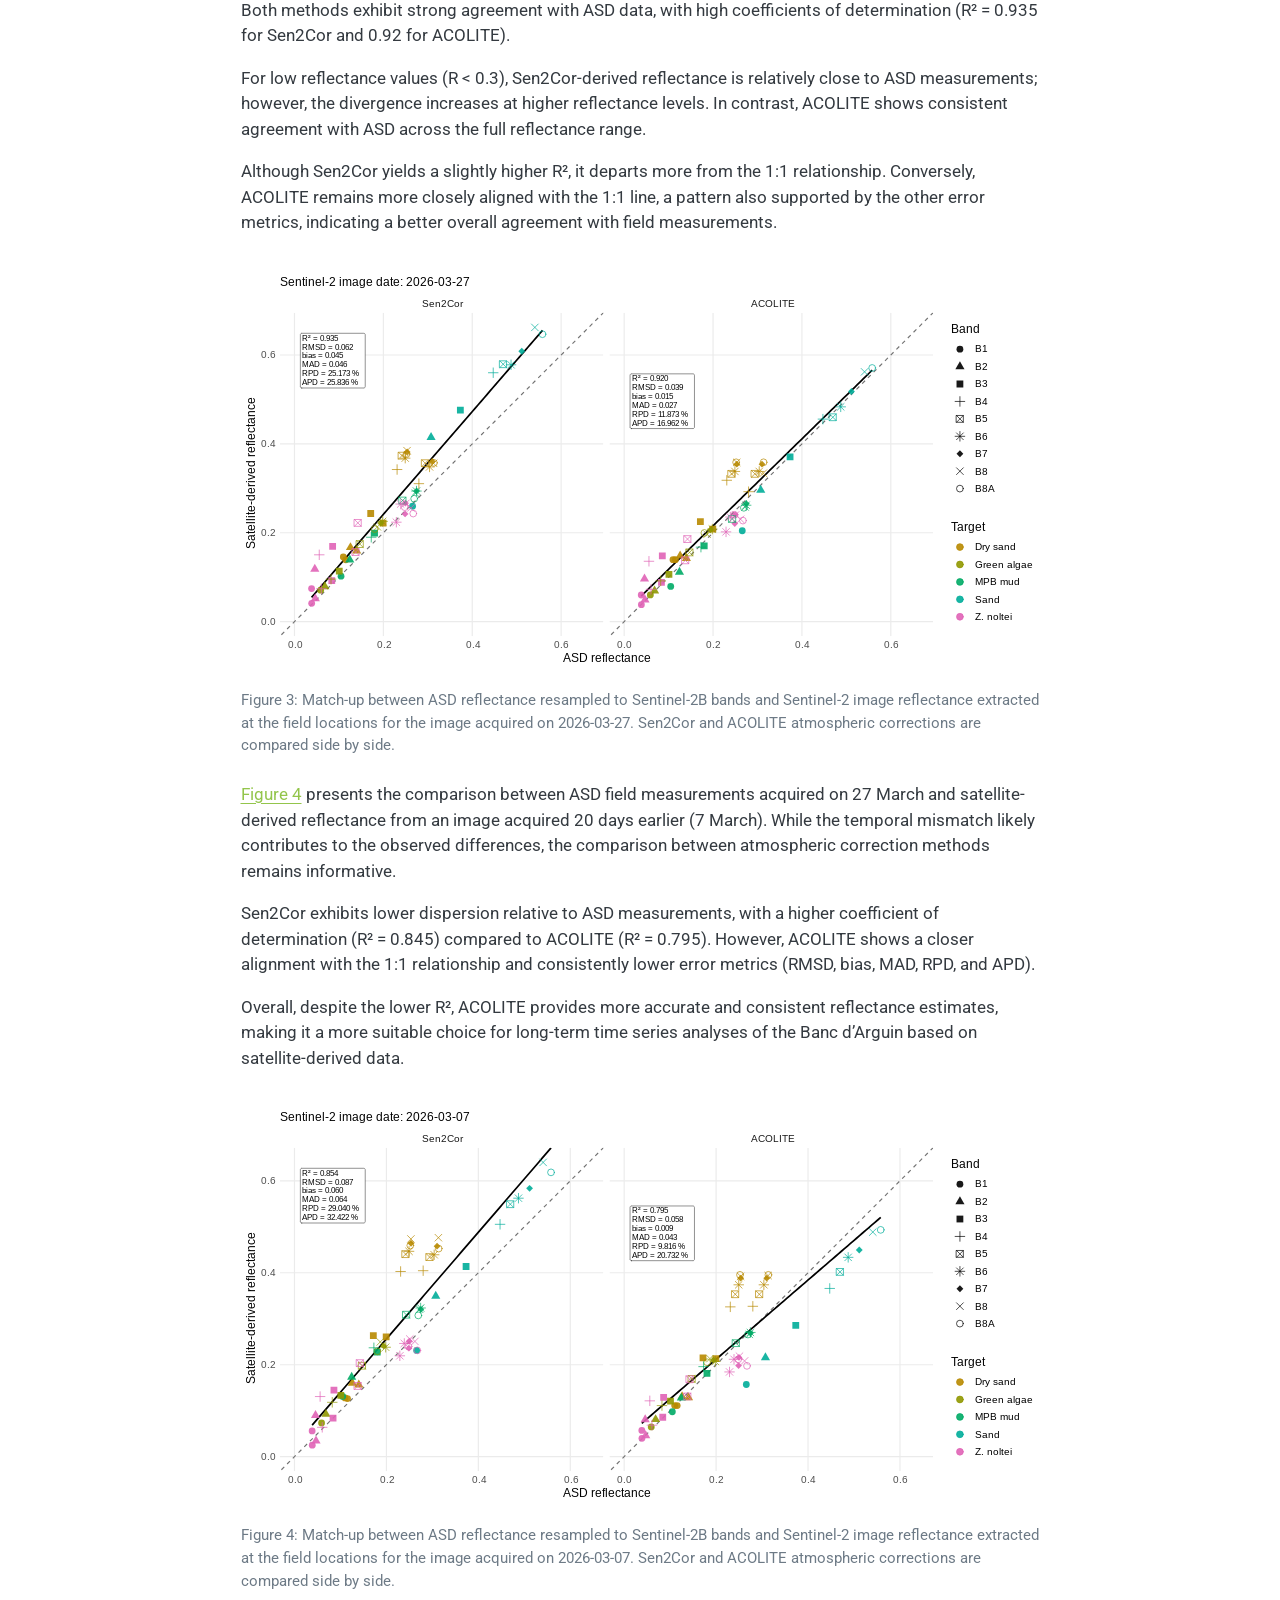
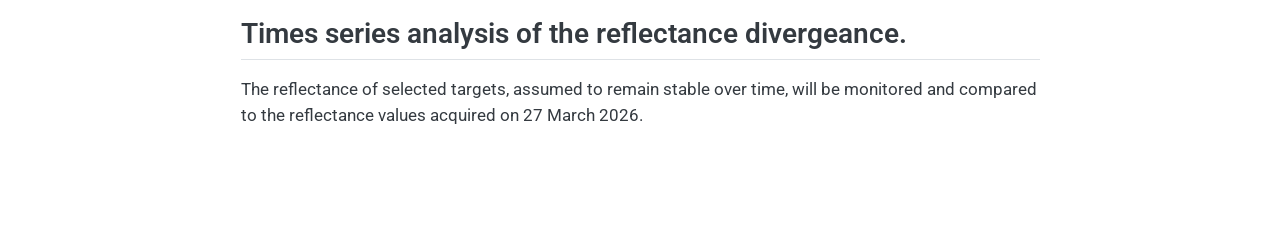
==== commit 0121dda6: "add atm comparison" ====
--- a/docs/Atmospheric_correction.html
+++ b/docs/Atmospheric_correction.html
@@ -92,6 +92,18 @@
 
 <script src="site_libs/leaflet-providers-plugin-2.2.3/leaflet-providers-plugin.js"></script>
 
+<link href="site_libs/ggiraphjs-0.9.4/girafe.css" rel="stylesheet">
+
+<script src="site_libs/ggiraphjs-0.9.4/girafe.js"></script>
+
+<script src="site_libs/girafe-binding-0.9.6/girafe.js"></script>
+
+<link href="site_libs/liberation-sans-0.5.0/css/liberation-sans.css" rel="stylesheet">
+
+<link href="site_libs/liberation-serif-0.5.0/css/liberation-serif.css" rel="stylesheet">
+
+<link href="site_libs/liberation-mono-0.5.0/css/liberation-mono.css" rel="stylesheet">
+
 
 
 <link rel="stylesheet" href="styles.css">
@@ -156,13 +168,13 @@
 </header>
 
 
-<p>During the week of the fieldwork, ASD measurment have been acquired at the different location of the meadow visited by the team (<a href="#fig-Map_ASD_samples" class="quarto-xref">Figure&nbsp;1</a>). These measurment covers a large range of target, from bare sediment to seagrasses and polychaete reefs. On the 27th of March, nowing that a Sentinel-2 acquisition was planned, special measurement over bright and stable targets (White and Dry Sand) were acquired in order to test the accuracy of the atmospheric correction applied to Sentinel-2 imagery (Sen2Cor).</p>
+<p>Field ASD spectra were collected across the Banc d’Arguin intertidal area to sample the dominant benthic targets, including bare sediments, seagrasses, algae, and biogenic reef structures (<a href="#fig-Map_ASD_samples" class="quarto-xref">Figure&nbsp;1</a>).</p>
 <div class="cell">
 <div id="fig-Map_ASD_samples" class="cell-output-display quarto-float quarto-figure quarto-figure-center anchored">
 <figure class="quarto-float quarto-float-fig figure">
 <div aria-describedby="fig-Map_ASD_samples-caption-0ceaefa1-69ba-4598-a22c-09a6ac19f8ca">
-<div class="leaflet html-widget html-fill-item" id="htmlwidget-2ca9152725f86fa934a6" style="width:95%;height:480px;"></div>
-<script type="application/json" data-for="htmlwidget-2ca9152725f86fa934a6">{"x":{"options":{"crs":{"crsClass":"L.CRS.EPSG3857","code":null,"proj4def":null,"projectedBounds":null,"options":{}},"preferCanvas":true},"calls":[{"method":"addProviderTiles","args":["Esri.WorldImagery",null,"Satellite",{"errorTileUrl":"","noWrap":false,"detectRetina":false}]},{"method":"addProviderTiles","args":["OpenStreetMap.Mapnik",null,"OpenStreetMap",{"errorTileUrl":"","noWrap":false,"detectRetina":false}]},{"method":"addCircleMarkers","args":[[19.891616,19.891563,19.891721,19.891723,19.891733,19.891979,19.892212,19.892284,19.892299,19.892585,19.892635,19.892642,19.892659,19.892831,19.893443,19.893981,19.894194,19.894708,19.895349,19.895291],[-16.313044,-16.313427,-16.313679,-16.313692,-16.313727,-16.314359,-16.314457,-16.314545,-16.314572,-16.314478,-16.314516,-16.314573,-16.314695,-16.315056,-16.315086,-16.315237,-16.315112,-16.314893,-16.313926,-16.313889],7,null,"2026-03-22",{"interactive":true,"className":"","stroke":true,"color":["#E063B6","#E063B6","#E063B6","#E063B6","#E063B6","#E063B6","#E063B6","#E063B6","#E063B6","#E063B6","#E063B6","#E063B6","#E063B6","#E063B6","#E063B6","#E063B6","#E063B6","#C86DD7","#00AD9A","#00A8C3"],"weight":1,"opacity":0.5,"fill":true,"fillColor":["#E063B6","#E063B6","#E063B6","#E063B6","#E063B6","#E063B6","#E063B6","#E063B6","#E063B6","#E063B6","#E063B6","#E063B6","#E063B6","#E063B6","#E063B6","#E063B6","#E063B6","#C86DD7","#00AD9A","#00A8C3"],"fillOpacity":0.9},null,null,["<strong>D01_A<\/strong><br>Z. noltei<br>Ebelg Eiznaya<br>2026-03-22","<strong>D01_B<\/strong><br>Z. noltei<br>Ebelg Eiznaya<br>2026-03-22","<strong>D01_C<\/strong><br>Z. noltei<br>Ebelg Eiznaya<br>2026-03-22","<strong>D01_D<\/strong><br>Z. noltei<br>Ebelg Eiznaya<br>2026-03-22","<strong>D01_E<\/strong><br>Z. noltei<br>Ebelg Eiznaya<br>2026-03-22","<strong>D01_F<\/strong><br>Z. noltei<br>Ebelg Eiznaya<br>2026-03-22","<strong>D01_G<\/strong><br>Z. noltei<br>Ebelg Eiznaya<br>2026-03-22","<strong>D01_H<\/strong><br>Z. noltei<br>Ebelg Eiznaya<br>2026-03-22","<strong>D01_I<\/strong><br>Z. noltei<br>Ebelg Eiznaya<br>2026-03-22","<strong>D01_J<\/strong><br>Z. noltei<br>Ebelg Eiznaya<br>2026-03-22","<strong>D01_K<\/strong><br>Z. noltei<br>Ebelg Eiznaya<br>2026-03-22","<strong>D01_L<\/strong><br>Z. noltei<br>Ebelg Eiznaya<br>2026-03-22","<strong>D01_M<\/strong><br>Z. noltei<br>Ebelg Eiznaya<br>2026-03-22","<strong>D01_N<\/strong><br>Z. noltei<br>Ebelg Eiznaya<br>2026-03-22","<strong>D01_O<\/strong><br>Z. noltei<br>Ebelg Eiznaya<br>2026-03-22","<strong>D01_P<\/strong><br>Z. noltei<br>Ebelg Eiznaya<br>2026-03-22","<strong>D01_Q<\/strong><br>Z. noltei<br>Ebelg Eiznaya<br>2026-03-22","<strong>D01_R<\/strong><br>Worm reef<br>Ebelg Eiznaya<br>2026-03-22","<strong>D01_S<\/strong><br>Sand<br>Ebelg Eiznaya<br>2026-03-22","<strong>D01_T<\/strong><br>Shell<br>Ebelg Eiznaya<br>2026-03-22"],null,["D01_A","D01_B","D01_C","D01_D","D01_E","D01_F","D01_G","D01_H","D01_I","D01_J","D01_K","D01_L","D01_M","D01_N","D01_O","D01_P","D01_Q","D01_R","D01_S","D01_T"],{"interactive":false,"permanent":false,"direction":"auto","opacity":1,"offset":[0,0],"textsize":"10px","textOnly":false,"className":"","sticky":true},null]},{"method":"addCircleMarkers","args":[[19.901393,19.901414,19.901411,19.901444,19.901378,19.901303,19.90129,19.901303,19.90129,19.901393,19.901414,19.901444,19.901411,19.901378,19.901303,19.90129],[-16.281449,-16.281472,-16.281461,-16.281452,-16.281515,-16.281535,-16.281513,-16.281535,-16.281513,-16.281449,-16.281472,-16.281452,-16.281461,-16.281515,-16.281535,-16.281513],7,null,"2026-03-23",{"interactive":true,"className":"","stroke":true,"color":["#E063B6","#E063B6","#E063B6","#E063B6","#E063B6","#E063B6","#E063B6","#E063B6","#00AD9A","#E063B6","#E063B6","#00AD9A","#E063B6","#00AD9A","#E063B6","#E063B6"],"weight":1,"opacity":0.5,"fill":true,"fillColor":["#E063B6","#E063B6","#E063B6","#E063B6","#E063B6","#E063B6","#E063B6","#E063B6","#00AD9A","#E063B6","#E063B6","#00AD9A","#E063B6","#00AD9A","#E063B6","#E063B6"],"fillOpacity":0.9},null,null,["<strong>D02_J<\/strong><br>Z. noltei<br>Ebelg Eiznaya<br>2026-03-23","<strong>D02_K<\/strong><br>Z. noltei<br>Ebelg Eiznaya<br>2026-03-23","<strong>D02_L<\/strong><br>Z. noltei<br>Ebelg Eiznaya<br>2026-03-23","<strong>D02_M<\/strong><br>Z. noltei<br>Ebelg Eiznaya<br>2026-03-23","<strong>D02_N<\/strong><br>Z. noltei<br>Ebelg Eiznaya<br>2026-03-23","<strong>D02_O<\/strong><br>Z. noltei<br>Ebelg Eiznaya<br>2026-03-23","<strong>D02_P<\/strong><br>Z. noltei<br>Ebelg Eiznaya<br>2026-03-23","<strong>D02_Q<\/strong><br>Z. noltei<br>Ebelg Eiznaya<br>2026-03-23","<strong>D02_R<\/strong><br>Sand<br>Ebelg Eiznaya<br>2026-03-23","<strong>D03_A<\/strong><br>Z. noltei<br>Ebelg Eiznaya<br>2026-03-23","<strong>D03_B<\/strong><br>Z. noltei<br>Ebelg Eiznaya<br>2026-03-23","<strong>D03_C<\/strong><br>Sand<br>Ebelg Eiznaya<br>2026-03-23","<strong>D03_D<\/strong><br>Z. noltei<br>Ebelg Eiznaya<br>2026-03-23","<strong>D03_E<\/strong><br>Sand<br>Ebelg Eiznaya<br>2026-03-23","<strong>D03_F<\/strong><br>Z. noltei<br>Ebelg Eiznaya<br>2026-03-23","<strong>D03_G<\/strong><br>Z. noltei<br>Ebelg Eiznaya<br>2026-03-23"],null,["D02_J","D02_K","D02_L","D02_M","D02_N","D02_O","D02_P","D02_Q","D02_R","D03_A","D03_B","D03_C","D03_D","D03_E","D03_F","D03_G"],{"interactive":false,"permanent":false,"direction":"auto","opacity":1,"offset":[0,0],"textsize":"10px","textOnly":false,"className":"","sticky":true},null]},{"method":"addCircleMarkers","args":[[19.900271,19.899475,19.899423,19.899318,19.899404,19.899564,19.899603,19.899573,19.898817,19.898728,19.899143,19.899171,19.899422,19.899441,19.899497],[-16.282052,-16.281799,-16.281838,-16.281754,-16.281856,-16.282342,-16.282403,-16.282477,-16.282496,-16.282468,-16.28348,-16.283462,-16.284215,-16.284193,-16.2842],7,null,"2026-03-24",{"interactive":true,"className":"","stroke":true,"color":["#00AB66","#E063B6","#E063B6","#E063B6","#E063B6","#E063B6","#E063B6","#E063B6","#E063B6","#E063B6","#E16A86","#E16A86","#909800","#909800","#909800"],"weight":1,"opacity":0.5,"fill":true,"fillColor":["#00AB66","#E063B6","#E063B6","#E063B6","#E063B6","#E063B6","#E063B6","#E063B6","#E063B6","#E063B6","#E16A86","#E16A86","#909800","#909800","#909800"],"fillOpacity":0.9},null,null,["<strong>D03_H<\/strong><br>MPB mud<br>Baie d'Aouatif 3<br>2026-03-24","<strong>D03_I<\/strong><br>Z. noltei<br>Baie d'Aouatif 3<br>2026-03-24","<strong>D03_J<\/strong><br>Z. noltei<br>Baie d'Aouatif 3<br>2026-03-24","<strong>D03_K<\/strong><br>Z. noltei<br>Baie d'Aouatif 3<br>2026-03-24","<strong>D03_L<\/strong><br>Z. noltei<br>Baie d'Aouatif 3<br>2026-03-24","<strong>D03_M<\/strong><br>Z. noltei<br>Baie d'Aouatif 3<br>2026-03-24","<strong>D03_N<\/strong><br>Z. noltei<br>Baie d'Aouatif 3<br>2026-03-24","<strong>D03_O<\/strong><br>Z. noltei<br>Baie d'Aouatif 3<br>2026-03-24","<strong>D03_P<\/strong><br>Z. noltei<br>Baie d'Aouatif 3<br>2026-03-24","<strong>D03_Q<\/strong><br>Z. noltei<br>Baie d'Aouatif 3<br>2026-03-24","<strong>D03_R<\/strong><br>Cyanobacteria<br>Baie d'Aouatif 3<br>2026-03-24","<strong>D03_S<\/strong><br>Cyanobacteria<br>Baie d'Aouatif 3<br>2026-03-24","<strong>D03_T<\/strong><br>Green algae<br>Baie d'Aouatif 3<br>2026-03-24","<strong>D03_U<\/strong><br>Green algae<br>Baie d'Aouatif 3<br>2026-03-24","<strong>D03_V<\/strong><br>Green algae<br>Baie d'Aouatif 3<br>2026-03-24"],null,["D03_H","D03_I","D03_J","D03_K","D03_L","D03_M","D03_N","D03_O","D03_P","D03_Q","D03_R","D03_S","D03_T","D03_U","D03_V"],{"interactive":false,"permanent":false,"direction":"auto","opacity":1,"offset":[0,0],"textsize":"10px","textOnly":false,"className":"","sticky":true},null]},{"method":"addCircleMarkers","args":[[19.864279,19.864279,19.864279,19.864107,19.864092,19.863674,19.863674,19.863674,19.894025,19.893952,19.893465,19.893349,19.893111,19.892794,19.893046,19.89307,19.892648,19.892607,19.892636,19.892664,19.892653],[-16.398688,-16.398688,-16.398688,-16.398752,-16.398864,-16.399487,-16.399487,-16.399487,-16.380111,-16.38018,-16.380254,-16.380145,-16.380017,-16.379705,-16.37984,-16.379615,-16.381028,-16.381344,-16.381346,-16.38141,-16.38144],7,null,"2026-03-25",{"interactive":true,"className":"","stroke":true,"color":["#009ADE","#009ADE","#009ADE","#00AD9A","#00AD9A","#50A315","#50A315","#50A315","#E063B6","#E063B6","#E063B6","#E063B6","#E063B6","#E063B6","#E063B6","#E063B6","#E063B6","#9183E6","#E063B6","#E063B6","#E063B6"],"weight":1,"opacity":0.5,"fill":true,"fillColor":["#009ADE","#009ADE","#009ADE","#00AD9A","#00AD9A","#50A315","#50A315","#50A315","#E063B6","#E063B6","#E063B6","#E063B6","#E063B6","#E063B6","#E063B6","#E063B6","#E063B6","#9183E6","#E063B6","#E063B6","#E063B6"],"fillOpacity":0.9},null,null,["<strong>D04_A<\/strong><br>Spartina<br>Niroumi edge<br>2026-03-25","<strong>D04_B<\/strong><br>Spartina<br>Niroumi edge<br>2026-03-25","<strong>D04_C<\/strong><br>Spartina<br>Niroumi edge<br>2026-03-25","<strong>D04_D<\/strong><br>Sand<br>Niroumi edge<br>2026-03-25","<strong>D04_E<\/strong><br>Sand<br>Niroumi edge<br>2026-03-25","<strong>D04_F<\/strong><br>Mangrove<br>Niroumi edge<br>2026-03-25","<strong>D04_G<\/strong><br>Mangrove<br>Niroumi edge<br>2026-03-25","<strong>D04_H<\/strong><br>Mangrove<br>Niroumi edge<br>2026-03-25","<strong>D04_I<\/strong><br>Z. noltei<br>Niroumi edge<br>2026-03-25","<strong>D04_J<\/strong><br>Z. noltei<br>Niroumi edge<br>2026-03-25","<strong>D04_K<\/strong><br>Z. noltei<br>Niroumi edge<br>2026-03-25","<strong>D04_L<\/strong><br>Z. noltei<br>Niroumi edge<br>2026-03-25","<strong>D04_M<\/strong><br>Z. noltei<br>Niroumi edge<br>2026-03-25","<strong>D04_N<\/strong><br>Z. noltei<br>Niroumi edge<br>2026-03-25","<strong>D04_P<\/strong><br>Z. noltei<br>Niroumi edge<br>2026-03-25","<strong>D04_Q<\/strong><br>Z. noltei<br>Niroumi edge<br>2026-03-25","<strong>D04_R<\/strong><br>Z. noltei<br>Niroumi edge<br>2026-03-25","<strong>D04_S<\/strong><br>Vaucheria<br>Niroumi edge<br>2026-03-25","<strong>D04_T<\/strong><br>Z. noltei<br>Niroumi edge<br>2026-03-25","<strong>D04_U<\/strong><br>Z. noltei<br>Niroumi edge<br>2026-03-25","<strong>D04_V<\/strong><br>Z. noltei<br>Niroumi edge<br>2026-03-25"],null,["D04_A","D04_B","D04_C","D04_D","D04_E","D04_F","D04_G","D04_H","D04_I","D04_J","D04_K","D04_L","D04_M","D04_N","D04_P","D04_Q","D04_R","D04_S","D04_T","D04_U","D04_V"],{"interactive":false,"permanent":false,"direction":"auto","opacity":1,"offset":[0,0],"textsize":"10px","textOnly":false,"className":"","sticky":true},null]},{"method":"addCircleMarkers","args":[[19.893307,19.89228,19.891487,19.890065,19.890042,19.889594,19.88944,19.889373,19.889373,19.889373,19.889373,19.889604,19.889604,19.889604],[-16.283103,-16.283683,-16.284056,-16.282484,-16.282426,-16.282559,-16.282479,-16.282328,-16.282328,-16.282328,-16.282328,-16.28268,-16.28268,-16.28268],7,null,"2026-03-26",{"interactive":true,"className":"","stroke":true,"color":["#E063B6","#E063B6","#E063B6","#E063B6","#E063B6","#E063B6","#E063B6","#D37A4A","#D37A4A","#D37A4A","#D37A4A","#D37A4A","#D37A4A","#D37A4A"],"weight":1,"opacity":0.5,"fill":true,"fillColor":["#E063B6","#E063B6","#E063B6","#E063B6","#E063B6","#E063B6","#E063B6","#D37A4A","#D37A4A","#D37A4A","#D37A4A","#D37A4A","#D37A4A","#D37A4A"],"fillOpacity":0.9},null,null,["<strong>D05_A<\/strong><br>Z. noltei<br>Baie d'Aouatif 11<br>2026-03-26","<strong>D05_B<\/strong><br>Z. noltei<br>Baie d'Aouatif 11<br>2026-03-26","<strong>D05_C<\/strong><br>Z. noltei<br>Baie d'Aouatif 11<br>2026-03-26","<strong>D05_D<\/strong><br>Z. noltei<br>Baie d'Aouatif 11<br>2026-03-26","<strong>D05_E<\/strong><br>Z. noltei<br>Baie d'Aouatif 11<br>2026-03-26","<strong>D05_F<\/strong><br>Z. noltei<br>Baie d'Aouatif 11<br>2026-03-26","<strong>D05_G<\/strong><br>Z. noltei<br>Baie d'Aouatif 11<br>2026-03-26","<strong>D05_H1<\/strong><br>Cymodocea nodosa<br>Baie d'Aouatif 11<br>2026-03-26","<strong>D05_H2<\/strong><br>Cymodocea nodosa<br>Baie d'Aouatif 11<br>2026-03-26","<strong>D05_H3<\/strong><br>Cymodocea nodosa<br>Baie d'Aouatif 11<br>2026-03-26","<strong>D05_I<\/strong><br>Cymodocea nodosa<br>Baie d'Aouatif 11<br>2026-03-26","<strong>D05_J1<\/strong><br>Cymodocea nodosa<br>Baie d'Aouatif 11<br>2026-03-26","<strong>D05_J2<\/strong><br>Cymodocea nodosa<br>Baie d'Aouatif 11<br>2026-03-26","<strong>D05_J3<\/strong><br>Cymodocea nodosa<br>Baie d'Aouatif 11<br>2026-03-26"],null,["D05_A","D05_B","D05_C","D05_D","D05_E","D05_F","D05_G","D05_H1","D05_H2","D05_H3","D05_I","D05_J1","D05_J2","D05_J3"],{"interactive":false,"permanent":false,"direction":"auto","opacity":1,"offset":[0,0],"textsize":"10px","textOnly":false,"className":"","sticky":true},null]},{"method":"addCircleMarkers","args":[[19.883937,19.883816,19.895208,19.896477,19.898096,19.898859,19.899799,19.897776,19.898679,19.898684,19.898814,19.899237,19.899335,19.89972,19.899536],[-16.294369,-16.294463,-16.499679,-16.500781,-16.504162,-16.504517,-16.508523,-16.502755,-16.506917,-16.506903,-16.507075,-16.507142,-16.507878,-16.508063,-16.508149],7,null,"2026-03-27",{"interactive":true,"className":"","stroke":true,"color":["#B88A00","#B88A00","#00AB66","#00AB66","#909800","#00AD9A","#E063B6","#E063B6","#E063B6","#E063B6","#E063B6","#E063B6","#E063B6","#E063B6","#00AD9A"],"weight":1,"opacity":0.5,"fill":true,"fillColor":["#B88A00","#B88A00","#00AB66","#00AB66","#909800","#00AD9A","#E063B6","#E063B6","#E063B6","#E063B6","#E063B6","#E063B6","#E063B6","#E063B6","#00AD9A"],"fillOpacity":0.9},null,null,["<strong>AC01<\/strong><br>Dry sand<br>Arel<br>2026-03-27","<strong>AC02<\/strong><br>Dry sand<br>Arel<br>2026-03-27","<strong>AC03<\/strong><br>MPB mud<br>Arel<br>2026-03-27","<strong>AC04<\/strong><br>MPB mud<br>Arel<br>2026-03-27","<strong>AC05<\/strong><br>Green algae<br>Arel<br>2026-03-27","<strong>AC06<\/strong><br>Sand<br>Arel<br>2026-03-27","<strong>AC07<\/strong><br>Z. noltei<br>Arel<br>2026-03-27","<strong>AC08<\/strong><br>Z. noltei<br>Arel<br>2026-03-27","<strong>D06_A<\/strong><br>Z. noltei<br>Arel<br>2026-03-27","<strong>D06_B<\/strong><br>Z. noltei<br>Arel<br>2026-03-27","<strong>D06_C<\/strong><br>Z. noltei<br>Arel<br>2026-03-27","<strong>D06_D<\/strong><br>Z. noltei<br>Arel<br>2026-03-27","<strong>D06_E<\/strong><br>Z. noltei<br>Arel<br>2026-03-27","<strong>D06_F<\/strong><br>Z. noltei<br>Arel<br>2026-03-27","<strong>D06_G<\/strong><br>Sand<br>Arel<br>2026-03-27"],null,["AC01","AC02","AC03","AC04","AC05","AC06","AC07","AC08","D06_A","D06_B","D06_C","D06_D","D06_E","D06_F","D06_G"],{"interactive":false,"permanent":false,"direction":"auto","opacity":1,"offset":[0,0],"textsize":"10px","textOnly":false,"className":"","sticky":true},null]},{"method":"addCircleMarkers","args":[[19.870474,19.870607,19.870674,19.870674,19.870646,19.870505,19.869788,19.869788,19.869788,19.869788,19.869788],[-16.302131,-16.301926,-16.301793,-16.301748,-16.301706,-16.301519,-16.302872,-16.302872,-16.302872,-16.302872,-16.302872],7,null,"2026-03-28",{"interactive":true,"className":"","stroke":true,"color":["#E063B6","#E063B6","#E063B6","#E063B6","#E063B6","#E063B6","#D37A4A","#D37A4A","#D37A4A","#D37A4A","#D37A4A"],"weight":1,"opacity":0.5,"fill":true,"fillColor":["#E063B6","#E063B6","#E063B6","#E063B6","#E063B6","#E063B6","#D37A4A","#D37A4A","#D37A4A","#D37A4A","#D37A4A"],"fillOpacity":0.9},null,null,["<strong>D07_A<\/strong><br>Z. noltei<br>Zira<br>2026-03-28","<strong>D07_B<\/strong><br>Z. noltei<br>Zira<br>2026-03-28","<strong>D07_C<\/strong><br>Z. noltei<br>Zira<br>2026-03-28","<strong>D07_D<\/strong><br>Z. noltei<br>Zira<br>2026-03-28","<strong>D07_E<\/strong><br>Z. noltei<br>Zira<br>2026-03-28","<strong>D07_F<\/strong><br>Z. noltei<br>Zira<br>2026-03-28","<strong>D07_N<\/strong><br>Cymodocea nodosa<br>Zira<br>2026-03-28","<strong>D07_O<\/strong><br>Cymodocea nodosa<br>Zira<br>2026-03-28","<strong>D07_P<\/strong><br>Cymodocea nodosa<br>Zira<br>2026-03-28","<strong>D07_Q<\/strong><br>Cymodocea nodosa<br>Zira<br>2026-03-28","<strong>D07_R<\/strong><br>Cymodocea nodosa<br>Zira<br>2026-03-28"],null,["D07_A","D07_B","D07_C","D07_D","D07_E","D07_F","D07_N","D07_O","D07_P","D07_Q","D07_R"],{"interactive":false,"permanent":false,"direction":"auto","opacity":1,"offset":[0,0],"textsize":"10px","textOnly":false,"className":"","sticky":true},null]},{"method":"addLayersControl","args":[["Satellite","OpenStreetMap"],["2026-03-22","2026-03-23","2026-03-24","2026-03-25","2026-03-26","2026-03-27","2026-03-28"],{"collapsed":false,"autoZIndex":true,"position":"topright"}]},{"method":"addLegend","args":[{"colors":["#E16A86","#D37A4A","#B88A00","#909800","#50A315","#00AB66","#00AD9A","#00A8C3","#009ADE","#9183E6","#C86DD7","#E063B6"],"labels":["Cyanobacteria","Cymodocea nodosa","Dry sand","Green algae","Mangrove","MPB mud","Sand","Shell","Spartina","Vaucheria","Worm reef","Z. noltei"],"na_color":null,"na_label":"NA","opacity":0.95,"position":"bottomright","type":"factor","title":"Target","extra":null,"layerId":null,"className":"info legend","group":null}]},{"method":"addScaleBar","args":[{"maxWidth":100,"metric":true,"imperial":true,"updateWhenIdle":true,"position":"bottomleft"}]}],"limits":{"lat":[19.863674,19.901444],"lng":[-16.508523,-16.281449]},"fitBounds":[19.863674,-16.508523,19.901444,-16.281449,[]]},"evals":[],"jsHooks":[]}</script>
+<div class="leaflet html-widget html-fill-item" id="htmlwidget-54fab29c2e8800de3fef" style="width:95%;height:480px;"></div>
+<script type="application/json" data-for="htmlwidget-54fab29c2e8800de3fef">{"x":{"options":{"crs":{"crsClass":"L.CRS.EPSG3857","code":null,"proj4def":null,"projectedBounds":null,"options":{}},"preferCanvas":true},"calls":[{"method":"addProviderTiles","args":["Esri.WorldImagery",null,null,{"errorTileUrl":"","noWrap":false,"detectRetina":false}]},{"method":"addCircleMarkers","args":[[19.891616,19.891563,19.891721,19.891723,19.891733,19.891979,19.892212,19.892284,19.892299,19.892585,19.892635,19.892642,19.892659,19.892831,19.893443,19.893981,19.894194,19.894708,19.895349,19.895291],[-16.313044,-16.313427,-16.313679,-16.313692,-16.313727,-16.314359,-16.314457,-16.314545,-16.314572,-16.314478,-16.314516,-16.314573,-16.314695,-16.315056,-16.315086,-16.315237,-16.315112,-16.314893,-16.313926,-16.313889],7,null,"2026-03-22",{"interactive":true,"className":"","stroke":true,"color":["#E063B6","#E063B6","#E063B6","#E063B6","#E063B6","#E063B6","#E063B6","#E063B6","#E063B6","#E063B6","#E063B6","#E063B6","#E063B6","#E063B6","#E063B6","#E063B6","#E063B6","#C86DD7","#00AD9A","#00A8C3"],"weight":1,"opacity":0.5,"fill":true,"fillColor":["#E063B6","#E063B6","#E063B6","#E063B6","#E063B6","#E063B6","#E063B6","#E063B6","#E063B6","#E063B6","#E063B6","#E063B6","#E063B6","#E063B6","#E063B6","#E063B6","#E063B6","#C86DD7","#00AD9A","#00A8C3"],"fillOpacity":0.9},null,null,["<strong>D01_A<\/strong><br>Z. noltei<br>Ebelg Eiznaya<br>2026-03-22","<strong>D01_B<\/strong><br>Z. noltei<br>Ebelg Eiznaya<br>2026-03-22","<strong>D01_C<\/strong><br>Z. noltei<br>Ebelg Eiznaya<br>2026-03-22","<strong>D01_D<\/strong><br>Z. noltei<br>Ebelg Eiznaya<br>2026-03-22","<strong>D01_E<\/strong><br>Z. noltei<br>Ebelg Eiznaya<br>2026-03-22","<strong>D01_F<\/strong><br>Z. noltei<br>Ebelg Eiznaya<br>2026-03-22","<strong>D01_G<\/strong><br>Z. noltei<br>Ebelg Eiznaya<br>2026-03-22","<strong>D01_H<\/strong><br>Z. noltei<br>Ebelg Eiznaya<br>2026-03-22","<strong>D01_I<\/strong><br>Z. noltei<br>Ebelg Eiznaya<br>2026-03-22","<strong>D01_J<\/strong><br>Z. noltei<br>Ebelg Eiznaya<br>2026-03-22","<strong>D01_K<\/strong><br>Z. noltei<br>Ebelg Eiznaya<br>2026-03-22","<strong>D01_L<\/strong><br>Z. noltei<br>Ebelg Eiznaya<br>2026-03-22","<strong>D01_M<\/strong><br>Z. noltei<br>Ebelg Eiznaya<br>2026-03-22","<strong>D01_N<\/strong><br>Z. noltei<br>Ebelg Eiznaya<br>2026-03-22","<strong>D01_O<\/strong><br>Z. noltei<br>Ebelg Eiznaya<br>2026-03-22","<strong>D01_P<\/strong><br>Z. noltei<br>Ebelg Eiznaya<br>2026-03-22","<strong>D01_Q<\/strong><br>Z. noltei<br>Ebelg Eiznaya<br>2026-03-22","<strong>D01_R<\/strong><br>Worm reef<br>Ebelg Eiznaya<br>2026-03-22","<strong>D01_S<\/strong><br>Sand<br>Ebelg Eiznaya<br>2026-03-22","<strong>D01_T<\/strong><br>Shell<br>Ebelg Eiznaya<br>2026-03-22"],null,["D01_A","D01_B","D01_C","D01_D","D01_E","D01_F","D01_G","D01_H","D01_I","D01_J","D01_K","D01_L","D01_M","D01_N","D01_O","D01_P","D01_Q","D01_R","D01_S","D01_T"],{"interactive":false,"permanent":false,"direction":"auto","opacity":1,"offset":[0,0],"textsize":"10px","textOnly":false,"className":"","sticky":true},null]},{"method":"addCircleMarkers","args":[[19.901393,19.901414,19.901411,19.901444,19.901378,19.901303,19.90129,19.901303,19.90129,19.901393,19.901414,19.901444,19.901411,19.901378,19.901303,19.90129],[-16.281449,-16.281472,-16.281461,-16.281452,-16.281515,-16.281535,-16.281513,-16.281535,-16.281513,-16.281449,-16.281472,-16.281452,-16.281461,-16.281515,-16.281535,-16.281513],7,null,"2026-03-23",{"interactive":true,"className":"","stroke":true,"color":["#E063B6","#E063B6","#E063B6","#E063B6","#E063B6","#E063B6","#E063B6","#E063B6","#00AD9A","#E063B6","#E063B6","#00AD9A","#E063B6","#00AD9A","#E063B6","#E063B6"],"weight":1,"opacity":0.5,"fill":true,"fillColor":["#E063B6","#E063B6","#E063B6","#E063B6","#E063B6","#E063B6","#E063B6","#E063B6","#00AD9A","#E063B6","#E063B6","#00AD9A","#E063B6","#00AD9A","#E063B6","#E063B6"],"fillOpacity":0.9},null,null,["<strong>D02_J<\/strong><br>Z. noltei<br>Ebelg Eiznaya<br>2026-03-23","<strong>D02_K<\/strong><br>Z. noltei<br>Ebelg Eiznaya<br>2026-03-23","<strong>D02_L<\/strong><br>Z. noltei<br>Ebelg Eiznaya<br>2026-03-23","<strong>D02_M<\/strong><br>Z. noltei<br>Ebelg Eiznaya<br>2026-03-23","<strong>D02_N<\/strong><br>Z. noltei<br>Ebelg Eiznaya<br>2026-03-23","<strong>D02_O<\/strong><br>Z. noltei<br>Ebelg Eiznaya<br>2026-03-23","<strong>D02_P<\/strong><br>Z. noltei<br>Ebelg Eiznaya<br>2026-03-23","<strong>D02_Q<\/strong><br>Z. noltei<br>Ebelg Eiznaya<br>2026-03-23","<strong>D02_R<\/strong><br>Sand<br>Ebelg Eiznaya<br>2026-03-23","<strong>D03_A<\/strong><br>Z. noltei<br>Ebelg Eiznaya<br>2026-03-23","<strong>D03_B<\/strong><br>Z. noltei<br>Ebelg Eiznaya<br>2026-03-23","<strong>D03_C<\/strong><br>Sand<br>Ebelg Eiznaya<br>2026-03-23","<strong>D03_D<\/strong><br>Z. noltei<br>Ebelg Eiznaya<br>2026-03-23","<strong>D03_E<\/strong><br>Sand<br>Ebelg Eiznaya<br>2026-03-23","<strong>D03_F<\/strong><br>Z. noltei<br>Ebelg Eiznaya<br>2026-03-23","<strong>D03_G<\/strong><br>Z. noltei<br>Ebelg Eiznaya<br>2026-03-23"],null,["D02_J","D02_K","D02_L","D02_M","D02_N","D02_O","D02_P","D02_Q","D02_R","D03_A","D03_B","D03_C","D03_D","D03_E","D03_F","D03_G"],{"interactive":false,"permanent":false,"direction":"auto","opacity":1,"offset":[0,0],"textsize":"10px","textOnly":false,"className":"","sticky":true},null]},{"method":"addCircleMarkers","args":[[19.900271,19.899475,19.899423,19.899318,19.899404,19.899564,19.899603,19.899573,19.898817,19.898728,19.899143,19.899171,19.899422,19.899441,19.899497],[-16.282052,-16.281799,-16.281838,-16.281754,-16.281856,-16.282342,-16.282403,-16.282477,-16.282496,-16.282468,-16.28348,-16.283462,-16.284215,-16.284193,-16.2842],7,null,"2026-03-24",{"interactive":true,"className":"","stroke":true,"color":["#00AB66","#E063B6","#E063B6","#E063B6","#E063B6","#E063B6","#E063B6","#E063B6","#E063B6","#E063B6","#E16A86","#E16A86","#909800","#909800","#909800"],"weight":1,"opacity":0.5,"fill":true,"fillColor":["#00AB66","#E063B6","#E063B6","#E063B6","#E063B6","#E063B6","#E063B6","#E063B6","#E063B6","#E063B6","#E16A86","#E16A86","#909800","#909800","#909800"],"fillOpacity":0.9},null,null,["<strong>D03_H<\/strong><br>MPB mud<br>Baie d'Aouatif 3<br>2026-03-24","<strong>D03_I<\/strong><br>Z. noltei<br>Baie d'Aouatif 3<br>2026-03-24","<strong>D03_J<\/strong><br>Z. noltei<br>Baie d'Aouatif 3<br>2026-03-24","<strong>D03_K<\/strong><br>Z. noltei<br>Baie d'Aouatif 3<br>2026-03-24","<strong>D03_L<\/strong><br>Z. noltei<br>Baie d'Aouatif 3<br>2026-03-24","<strong>D03_M<\/strong><br>Z. noltei<br>Baie d'Aouatif 3<br>2026-03-24","<strong>D03_N<\/strong><br>Z. noltei<br>Baie d'Aouatif 3<br>2026-03-24","<strong>D03_O<\/strong><br>Z. noltei<br>Baie d'Aouatif 3<br>2026-03-24","<strong>D03_P<\/strong><br>Z. noltei<br>Baie d'Aouatif 3<br>2026-03-24","<strong>D03_Q<\/strong><br>Z. noltei<br>Baie d'Aouatif 3<br>2026-03-24","<strong>D03_R<\/strong><br>Cyanobacteria<br>Baie d'Aouatif 3<br>2026-03-24","<strong>D03_S<\/strong><br>Cyanobacteria<br>Baie d'Aouatif 3<br>2026-03-24","<strong>D03_T<\/strong><br>Green algae<br>Baie d'Aouatif 3<br>2026-03-24","<strong>D03_U<\/strong><br>Green algae<br>Baie d'Aouatif 3<br>2026-03-24","<strong>D03_V<\/strong><br>Green algae<br>Baie d'Aouatif 3<br>2026-03-24"],null,["D03_H","D03_I","D03_J","D03_K","D03_L","D03_M","D03_N","D03_O","D03_P","D03_Q","D03_R","D03_S","D03_T","D03_U","D03_V"],{"interactive":false,"permanent":false,"direction":"auto","opacity":1,"offset":[0,0],"textsize":"10px","textOnly":false,"className":"","sticky":true},null]},{"method":"addCircleMarkers","args":[[19.864279,19.864279,19.864279,19.864107,19.864092,19.863674,19.863674,19.863674,19.894025,19.893952,19.893465,19.893349,19.893111,19.892794,19.893046,19.89307,19.892648,19.892607,19.892636,19.892664,19.892653],[-16.398688,-16.398688,-16.398688,-16.398752,-16.398864,-16.399487,-16.399487,-16.399487,-16.380111,-16.38018,-16.380254,-16.380145,-16.380017,-16.379705,-16.37984,-16.379615,-16.381028,-16.381344,-16.381346,-16.38141,-16.38144],7,null,"2026-03-25",{"interactive":true,"className":"","stroke":true,"color":["#009ADE","#009ADE","#009ADE","#00AD9A","#00AD9A","#50A315","#50A315","#50A315","#E063B6","#E063B6","#E063B6","#E063B6","#E063B6","#E063B6","#E063B6","#E063B6","#E063B6","#9183E6","#E063B6","#E063B6","#E063B6"],"weight":1,"opacity":0.5,"fill":true,"fillColor":["#009ADE","#009ADE","#009ADE","#00AD9A","#00AD9A","#50A315","#50A315","#50A315","#E063B6","#E063B6","#E063B6","#E063B6","#E063B6","#E063B6","#E063B6","#E063B6","#E063B6","#9183E6","#E063B6","#E063B6","#E063B6"],"fillOpacity":0.9},null,null,["<strong>D04_A<\/strong><br>Spartina<br>Niroumi edge<br>2026-03-25","<strong>D04_B<\/strong><br>Spartina<br>Niroumi edge<br>2026-03-25","<strong>D04_C<\/strong><br>Spartina<br>Niroumi edge<br>2026-03-25","<strong>D04_D<\/strong><br>Sand<br>Niroumi edge<br>2026-03-25","<strong>D04_E<\/strong><br>Sand<br>Niroumi edge<br>2026-03-25","<strong>D04_F<\/strong><br>Mangrove<br>Niroumi edge<br>2026-03-25","<strong>D04_G<\/strong><br>Mangrove<br>Niroumi edge<br>2026-03-25","<strong>D04_H<\/strong><br>Mangrove<br>Niroumi edge<br>2026-03-25","<strong>D04_I<\/strong><br>Z. noltei<br>Niroumi edge<br>2026-03-25","<strong>D04_J<\/strong><br>Z. noltei<br>Niroumi edge<br>2026-03-25","<strong>D04_K<\/strong><br>Z. noltei<br>Niroumi edge<br>2026-03-25","<strong>D04_L<\/strong><br>Z. noltei<br>Niroumi edge<br>2026-03-25","<strong>D04_M<\/strong><br>Z. noltei<br>Niroumi edge<br>2026-03-25","<strong>D04_N<\/strong><br>Z. noltei<br>Niroumi edge<br>2026-03-25","<strong>D04_P<\/strong><br>Z. noltei<br>Niroumi edge<br>2026-03-25","<strong>D04_Q<\/strong><br>Z. noltei<br>Niroumi edge<br>2026-03-25","<strong>D04_R<\/strong><br>Z. noltei<br>Niroumi edge<br>2026-03-25","<strong>D04_S<\/strong><br>Vaucheria<br>Niroumi edge<br>2026-03-25","<strong>D04_T<\/strong><br>Z. noltei<br>Niroumi edge<br>2026-03-25","<strong>D04_U<\/strong><br>Z. noltei<br>Niroumi edge<br>2026-03-25","<strong>D04_V<\/strong><br>Z. noltei<br>Niroumi edge<br>2026-03-25"],null,["D04_A","D04_B","D04_C","D04_D","D04_E","D04_F","D04_G","D04_H","D04_I","D04_J","D04_K","D04_L","D04_M","D04_N","D04_P","D04_Q","D04_R","D04_S","D04_T","D04_U","D04_V"],{"interactive":false,"permanent":false,"direction":"auto","opacity":1,"offset":[0,0],"textsize":"10px","textOnly":false,"className":"","sticky":true},null]},{"method":"addCircleMarkers","args":[[19.893307,19.89228,19.891487,19.890065,19.890042,19.889594,19.88944,19.889373,19.889373,19.889373,19.889373,19.889604,19.889604,19.889604],[-16.283103,-16.283683,-16.284056,-16.282484,-16.282426,-16.282559,-16.282479,-16.282328,-16.282328,-16.282328,-16.282328,-16.28268,-16.28268,-16.28268],7,null,"2026-03-26",{"interactive":true,"className":"","stroke":true,"color":["#E063B6","#E063B6","#E063B6","#E063B6","#E063B6","#E063B6","#E063B6","#D37A4A","#D37A4A","#D37A4A","#D37A4A","#D37A4A","#D37A4A","#D37A4A"],"weight":1,"opacity":0.5,"fill":true,"fillColor":["#E063B6","#E063B6","#E063B6","#E063B6","#E063B6","#E063B6","#E063B6","#D37A4A","#D37A4A","#D37A4A","#D37A4A","#D37A4A","#D37A4A","#D37A4A"],"fillOpacity":0.9},null,null,["<strong>D05_A<\/strong><br>Z. noltei<br>Baie d'Aouatif 11<br>2026-03-26","<strong>D05_B<\/strong><br>Z. noltei<br>Baie d'Aouatif 11<br>2026-03-26","<strong>D05_C<\/strong><br>Z. noltei<br>Baie d'Aouatif 11<br>2026-03-26","<strong>D05_D<\/strong><br>Z. noltei<br>Baie d'Aouatif 11<br>2026-03-26","<strong>D05_E<\/strong><br>Z. noltei<br>Baie d'Aouatif 11<br>2026-03-26","<strong>D05_F<\/strong><br>Z. noltei<br>Baie d'Aouatif 11<br>2026-03-26","<strong>D05_G<\/strong><br>Z. noltei<br>Baie d'Aouatif 11<br>2026-03-26","<strong>D05_H1<\/strong><br>Cymodocea nodosa<br>Baie d'Aouatif 11<br>2026-03-26","<strong>D05_H2<\/strong><br>Cymodocea nodosa<br>Baie d'Aouatif 11<br>2026-03-26","<strong>D05_H3<\/strong><br>Cymodocea nodosa<br>Baie d'Aouatif 11<br>2026-03-26","<strong>D05_I<\/strong><br>Cymodocea nodosa<br>Baie d'Aouatif 11<br>2026-03-26","<strong>D05_J1<\/strong><br>Cymodocea nodosa<br>Baie d'Aouatif 11<br>2026-03-26","<strong>D05_J2<\/strong><br>Cymodocea nodosa<br>Baie d'Aouatif 11<br>2026-03-26","<strong>D05_J3<\/strong><br>Cymodocea nodosa<br>Baie d'Aouatif 11<br>2026-03-26"],null,["D05_A","D05_B","D05_C","D05_D","D05_E","D05_F","D05_G","D05_H1","D05_H2","D05_H3","D05_I","D05_J1","D05_J2","D05_J3"],{"interactive":false,"permanent":false,"direction":"auto","opacity":1,"offset":[0,0],"textsize":"10px","textOnly":false,"className":"","sticky":true},null]},{"method":"addCircleMarkers","args":[[19.883937,19.883816,19.895208,19.896477,19.898096,19.898859,19.899799,19.897776,19.898679,19.898684,19.898814,19.899237,19.899335,19.89972,19.899536],[-16.294369,-16.294463,-16.499679,-16.500781,-16.504162,-16.504517,-16.508523,-16.502755,-16.506917,-16.506903,-16.507075,-16.507142,-16.507878,-16.508063,-16.508149],7,null,"2026-03-27",{"interactive":true,"className":"","stroke":true,"color":["#00AD9A","#00AD9A","#00AB66","#00AB66","#909800","#00AD9A","#E063B6","#E063B6","#E063B6","#E063B6","#E063B6","#E063B6","#E063B6","#E063B6","#00AD9A"],"weight":1,"opacity":0.5,"fill":true,"fillColor":["#00AD9A","#00AD9A","#00AB66","#00AB66","#909800","#00AD9A","#E063B6","#E063B6","#E063B6","#E063B6","#E063B6","#E063B6","#E063B6","#E063B6","#00AD9A"],"fillOpacity":0.9},null,null,["<strong>AC01<\/strong><br>Sand<br>Arel<br>2026-03-27","<strong>AC02<\/strong><br>Sand<br>Arel<br>2026-03-27","<strong>AC03<\/strong><br>MPB mud<br>Arel<br>2026-03-27","<strong>AC04<\/strong><br>MPB mud<br>Arel<br>2026-03-27","<strong>AC05<\/strong><br>Green algae<br>Arel<br>2026-03-27","<strong>AC06<\/strong><br>Sand<br>Arel<br>2026-03-27","<strong>AC07<\/strong><br>Z. noltei<br>Arel<br>2026-03-27","<strong>AC08<\/strong><br>Z. noltei<br>Arel<br>2026-03-27","<strong>D06_A<\/strong><br>Z. noltei<br>Arel<br>2026-03-27","<strong>D06_B<\/strong><br>Z. noltei<br>Arel<br>2026-03-27","<strong>D06_C<\/strong><br>Z. noltei<br>Arel<br>2026-03-27","<strong>D06_D<\/strong><br>Z. noltei<br>Arel<br>2026-03-27","<strong>D06_E<\/strong><br>Z. noltei<br>Arel<br>2026-03-27","<strong>D06_F<\/strong><br>Z. noltei<br>Arel<br>2026-03-27","<strong>D06_G<\/strong><br>Sand<br>Arel<br>2026-03-27"],null,["AC01","AC02","AC03","AC04","AC05","AC06","AC07","AC08","D06_A","D06_B","D06_C","D06_D","D06_E","D06_F","D06_G"],{"interactive":false,"permanent":false,"direction":"auto","opacity":1,"offset":[0,0],"textsize":"10px","textOnly":false,"className":"","sticky":true},null]},{"method":"addCircleMarkers","args":[[19.870474,19.870607,19.870674,19.870674,19.870646,19.870505,19.869788,19.869788,19.869788,19.869788,19.869788],[-16.302131,-16.301926,-16.301793,-16.301748,-16.301706,-16.301519,-16.302872,-16.302872,-16.302872,-16.302872,-16.302872],7,null,"2026-03-28",{"interactive":true,"className":"","stroke":true,"color":["#E063B6","#E063B6","#E063B6","#E063B6","#E063B6","#E063B6","#D37A4A","#D37A4A","#D37A4A","#D37A4A","#D37A4A"],"weight":1,"opacity":0.5,"fill":true,"fillColor":["#E063B6","#E063B6","#E063B6","#E063B6","#E063B6","#E063B6","#D37A4A","#D37A4A","#D37A4A","#D37A4A","#D37A4A"],"fillOpacity":0.9},null,null,["<strong>D07_A<\/strong><br>Z. noltei<br>Zira<br>2026-03-28","<strong>D07_B<\/strong><br>Z. noltei<br>Zira<br>2026-03-28","<strong>D07_C<\/strong><br>Z. noltei<br>Zira<br>2026-03-28","<strong>D07_D<\/strong><br>Z. noltei<br>Zira<br>2026-03-28","<strong>D07_E<\/strong><br>Z. noltei<br>Zira<br>2026-03-28","<strong>D07_F<\/strong><br>Z. noltei<br>Zira<br>2026-03-28","<strong>D07_N<\/strong><br>Cymodocea nodosa<br>Zira<br>2026-03-28","<strong>D07_O<\/strong><br>Cymodocea nodosa<br>Zira<br>2026-03-28","<strong>D07_P<\/strong><br>Cymodocea nodosa<br>Zira<br>2026-03-28","<strong>D07_Q<\/strong><br>Cymodocea nodosa<br>Zira<br>2026-03-28","<strong>D07_R<\/strong><br>Cymodocea nodosa<br>Zira<br>2026-03-28"],null,["D07_A","D07_B","D07_C","D07_D","D07_E","D07_F","D07_N","D07_O","D07_P","D07_Q","D07_R"],{"interactive":false,"permanent":false,"direction":"auto","opacity":1,"offset":[0,0],"textsize":"10px","textOnly":false,"className":"","sticky":true},null]},{"method":"addLayersControl","args":[[],["2026-03-22","2026-03-23","2026-03-24","2026-03-25","2026-03-26","2026-03-27","2026-03-28"],{"collapsed":false,"autoZIndex":true,"position":"topright"}]},{"method":"addLegend","args":[{"colors":["#E16A86","#D37A4A","#909800","#50A315","#00AB66","#00AD9A","#00A8C3","#009ADE","#9183E6","#C86DD7","#E063B6"],"labels":["Cyanobacteria","Cymodocea nodosa","Green algae","Mangrove","MPB mud","Sand","Shell","Spartina","Vaucheria","Worm reef","Z. noltei"],"na_color":null,"na_label":"NA","opacity":0.95,"position":"bottomright","type":"factor","title":"Target","extra":null,"layerId":null,"className":"info legend","group":null}]},{"method":"addScaleBar","args":[{"maxWidth":100,"metric":true,"imperial":true,"updateWhenIdle":true,"position":"bottomleft"}]}],"limits":{"lat":[19.863674,19.901444],"lng":[-16.508523,-16.281449]},"fitBounds":[19.863674,-16.508523,19.901444,-16.281449,[]]},"evals":[],"jsHooks":[]}</script>
 </div>
 <figcaption class="quarto-float-caption-bottom quarto-float-caption quarto-float-fig" id="fig-Map_ASD_samples-caption-0ceaefa1-69ba-4598-a22c-09a6ac19f8ca">
 Figure&nbsp;1: Map of ASD sampling stations in Mauritania. Only stations with valid GPS coordinates are shown.
@@ -170,8 +182,91 @@
 </figure>
 </div>
 </div>
-
-
+<p>The atmospheric-correction assessment focuses on the AC stations measured on 2026-03-27, coincident with a Sentinel-2 acquisition. Hyperspectral ASD measurements were resampled with Sentinel-2 spectral response functions to provide band-compatible in situ reflectance for comparison with satellite products (<a href="#fig-AC_spectra" class="quarto-xref">Figure&nbsp;2</a>).</p>
+<div class="cell">
+<div id="fig-AC_spectra" class="cell-output-display quarto-float quarto-figure quarto-figure-center anchored">
+<figure class="quarto-float quarto-float-fig figure">
+<div aria-describedby="fig-AC_spectra-caption-0ceaefa1-69ba-4598-a22c-09a6ac19f8ca">
+<div class="spectra-toggle">
+<span>Show:</span>
+<label>
+<input type="radio" name="ac-spectra-view" value="hyperspectral" checked="">
+Hyperspectral reflectance
+</label>
+<label>
+<input type="radio" name="ac-spectra-view" value="resampled">
+S2A resampled reflectance
+</label>
+</div>
+<div id="ac-spectra-hyperspectral">
+<div class="girafe html-widget html-fill-item" id="htmlwidget-85b1772fd5520cbe9804" style="width:100%;height:338px;"></div>
+<script type="application/json" data-for="htmlwidget-85b1772fd5520cbe9804">{"x":{"html":"<?xml version=\"1.0\" encoding=\"UTF-8\"?>\n<svg xmlns='http://www.w3.org/2000/svg' xmlns:xlink='http://www.w3.org/1999/xlink' class='ggiraph-svg' role='graphics-document' id='svg_19fa7a18f8ac2b86' viewBox='0 0 648 360'>\n <defs id='svg_19fa7a18f8ac2b86_defs'>\n  <clipPath id='svg_19fa7a18f8ac2b86_c1'>\n   <rect x='0' y='0' width='648' height='360'/>\n  <\/clipPath>\n  <clipPath id='svg_19fa7a18f8ac2b86_c2'>\n   <rect x='38.43' y='5.98' width='503.63' height='320.34'/>\n  <\/clipPath>\n <\/defs>\n <g id='svg_19fa7a18f8ac2b86_rootg' class='ggiraph-svg-rootg'>\n  <g clip-path='url(#svg_19fa7a18f8ac2b86_c1)'>\n   <rect x='0' y='0' width='648' height='360' fill='#FFFFFF' fill-opacity='1' stroke='#FFFFFF' stroke-opacity='1' stroke-width='0.75' stroke-linejoin='round' stroke-linecap='round' class='ggiraph-svg-bg'/>\n   <rect x='0' y='0' width='648' height='360' fill='#FFFFFF' fill-opacity='1' stroke='none'/>\n  <\/g>\n  <g clip-path='url(#svg_19fa7a18f8ac2b86_c2)'>\n   <polyline points='38.43,276.88 542.06,276.88' fill='none' stroke='#EBEBEB' stroke-opacity='1' stroke-width='1.16' stroke-linejoin='round' stroke-linecap='butt'/>\n   <polyline points='38.43,222.76 542.06,222.76' fill='none' stroke='#EBEBEB' stroke-opacity='1' stroke-width='1.16' stroke-linejoin='round' stroke-linecap='butt'/>\n   <polyline points='38.43,168.63 542.06,168.63' fill='none' stroke='#EBEBEB' stroke-opacity='1' stroke-width='1.16' stroke-linejoin='round' stroke-linecap='butt'/>\n   <polyline points='38.43,114.51 542.06,114.51' fill='none' stroke='#EBEBEB' stroke-opacity='1' stroke-width='1.16' stroke-linejoin='round' stroke-linecap='butt'/>\n   <polyline points='38.43,60.39 542.06,60.39' fill='none' stroke='#EBEBEB' stroke-opacity='1' stroke-width='1.16' stroke-linejoin='round' stroke-linecap='butt'/>\n   <polyline points='38.43,6.27 542.06,6.27' fill='none' stroke='#EBEBEB' stroke-opacity='1' stroke-width='1.16' stroke-linejoin='round' stroke-linecap='butt'/>\n   <polyline points='61.32,326.32 61.32,5.98' fill='none' stroke='#EBEBEB' stroke-opacity='1' stroke-width='1.16' stroke-linejoin='round' stroke-linecap='butt'/>\n   <polyline points='152.89,326.32 152.89,5.98' fill='none' stroke='#EBEBEB' stroke-opacity='1' stroke-width='1.16' stroke-linejoin='round' stroke-linecap='butt'/>\n   <polyline points='244.46,326.32 244.46,5.98' fill='none' stroke='#EBEBEB' stroke-opacity='1' stroke-width='1.16' stroke-linejoin='round' stroke-linecap='butt'/>\n   <polyline points='336.03,326.32 336.03,5.98' fill='none' stroke='#EBEBEB' stroke-opacity='1' stroke-width='1.16' stroke-linejoin='round' stroke-linecap='butt'/>\n   <polyline points='427.60,326.32 427.60,5.98' fill='none' stroke='#EBEBEB' stroke-opacity='1' stroke-width='1.16' stroke-linejoin='round' stroke-linecap='butt'/>\n   <polyline points='519.16,326.32 519.16,5.98' fill='none' stroke='#EBEBEB' stroke-opacity='1' stroke-width='1.16' stroke-linejoin='round' stroke-linecap='butt'/>\n   <polyline id='svg_19fa7a18f8ac2b86_e1' points='61.32,279.84 62.24,279.69 63.15,279.56 64.07,279.42 64.99,279.25 65.90,279.02 66.82,278.80 67.73,278.59 68.65,278.39 69.56,278.15 70.48,277.91 71.39,277.74 72.31,277.56 73.23,277.32 74.14,277.14 75.06,276.94 75.97,276.60 76.89,276.35 77.80,276.20 78.72,275.97 79.64,275.68 80.55,275.41 81.47,275.15 82.38,274.88 83.30,274.67 84.21,274.40 85.13,274.09 86.05,273.79 86.96,273.46 87.88,273.09 88.79,272.73 89.71,272.42 90.62,272.11 91.54,271.76 92.46,271.41 93.37,271.09 94.29,270.73 95.20,270.31 96.12,269.94 97.03,269.63 97.95,269.34 98.87,268.99 99.78,268.58 100.70,268.22 101.61,267.89 102.53,267.56 103.44,267.25 104.36,266.93 105.28,266.59 106.19,266.27 107.11,265.99 108.02,265.69 108.94,265.36 109.85,265.01 110.77,264.72 111.68,264.50 112.60,264.21 113.52,263.91 114.43,263.63 115.35,263.46 116.26,263.29 117.18,263.01 118.09,262.76 119.01,262.54 119.93,262.35 120.84,262.17 121.76,262.01 122.67,261.80 123.59,261.58 124.50,261.40 125.42,261.23 126.34,261.06 127.25,260.86 128.17,260.67 129.08,260.47 130.00,260.28 130.91,260.12 131.83,259.93 132.75,259.70 133.66,259.48 134.58,259.27 135.49,259.05 136.41,258.86 137.32,258.67 138.24,258.43 139.16,258.15 140.07,257.86 140.99,257.60 141.90,257.35 142.82,257.08 143.73,256.81 144.65,256.54 145.57,256.25 146.48,255.91 147.40,255.59 148.31,255.31 149.23,255.02 150.14,254.73 151.06,254.39 151.98,254.02 152.89,253.65 153.81,253.31 154.72,252.97 155.64,252.65 156.55,252.31 157.47,251.95 158.38,251.60 159.30,251.27 160.22,250.95 161.13,250.60 162.05,250.24 162.96,249.88 163.88,249.52 164.79,249.15 165.71,248.77 166.63,248.39 167.54,248.04 168.46,247.65 169.37,247.24 170.29,246.84 171.20,246.45 172.12,246.07 173.04,245.69 173.95,245.30 174.87,244.86 175.78,244.43 176.70,243.99 177.61,243.53 178.53,243.08 179.45,242.62 180.36,242.16 181.28,241.68 182.19,241.19 183.11,240.70 184.02,240.20 184.94,239.67 185.86,239.16 186.77,238.65 187.69,238.08 188.60,237.51 189.52,236.95 190.43,236.37 191.35,235.77 192.27,235.13 193.18,234.49 194.10,233.86 195.01,233.21 195.93,232.55 196.84,231.85 197.76,231.15 198.68,230.44 199.59,229.71 200.51,228.97 201.42,228.21 202.34,227.45 203.25,226.67 204.17,225.86 205.08,225.05 206.00,224.22 206.92,223.35 207.83,222.49 208.75,221.67 209.66,220.84 210.58,220.00 211.49,219.12 212.41,218.26 213.33,217.44 214.24,216.59 215.16,215.72 216.07,214.85 216.99,213.98 217.90,213.13 218.82,212.29 219.74,211.47 220.65,210.68 221.57,209.89 222.48,209.08 223.40,208.26 224.31,207.47 225.23,206.73 226.15,206.02 227.06,205.30 227.98,204.60 228.89,203.93 229.81,203.28 230.72,202.61 231.64,201.98 232.56,201.38 233.47,200.78 234.39,200.17 235.30,199.57 236.22,199.00 237.13,198.44 238.05,197.90 238.97,197.38 239.88,196.90 240.80,196.44 241.71,195.96 242.63,195.51 243.54,195.08 244.46,194.66 245.37,194.21 246.29,193.80 247.21,193.43 248.12,193.08 249.04,192.72 249.95,192.37 250.87,192.02 251.78,191.69 252.70,191.37 253.62,191.07 254.53,190.80 255.45,190.54 256.36,190.26 257.28,189.99 258.19,189.70 259.11,189.44 260.03,189.19 260.94,188.96 261.86,188.72 262.77,188.49 263.69,188.25 264.60,188.05 265.52,187.82 266.44,187.57 267.35,187.32 268.27,187.10 269.18,186.94 270.10,186.74 271.01,186.48 271.93,186.27 272.85,186.10 273.76,185.88 274.68,185.68 275.59,185.49 276.51,185.25 277.42,185.04 278.34,184.91 279.26,184.74 280.17,184.53 281.09,184.30 282.00,184.08 282.92,183.89 283.83,183.72 284.75,183.55 285.67,183.36 286.58,183.16 287.50,182.96 288.41,182.77 289.33,182.57 290.24,182.39 291.16,182.19 292.07,181.99 292.99,181.87 293.91,181.69 294.82,181.43 295.74,181.16 296.65,180.94 297.57,180.82 298.48,180.66 299.40,180.48 300.32,180.32 301.23,180.10 302.15,179.82 303.06,179.62 303.98,179.47 304.89,179.32 305.81,179.13 306.73,178.92 307.64,178.70 308.56,178.50 309.47,178.33 310.39,178.16 311.30,177.97 312.22,177.76 313.14,177.55 314.05,177.34 314.97,177.15 315.88,176.99 316.80,176.82 317.71,176.61 318.63,176.39 319.55,176.19 320.46,175.98 321.38,175.78 322.29,175.68 323.21,175.48 324.12,175.05 325.04,174.78 325.96,174.67 326.87,174.52 327.79,174.35 328.70,174.14 329.62,173.90 330.53,173.66 331.45,173.45 332.37,173.29 333.28,173.14 334.20,172.97 335.11,172.79 336.03,172.58 336.94,172.34 337.86,172.12 338.77,171.99 339.69,171.84 340.61,171.66 341.52,171.49 342.44,171.32 343.35,171.12 344.27,170.92 345.18,170.73 346.10,170.61 347.02,170.44 347.93,170.25 348.85,170.09 349.76,169.93 350.68,169.75 351.59,169.56 352.51,169.31 353.43,169.01 354.34,168.87 355.26,168.89 356.17,168.78 357.09,168.59 358.00,168.39 358.92,168.21 359.84,168.07 360.75,167.98 361.67,167.86 362.58,167.71 363.50,167.59 364.41,167.47 365.33,167.34 366.25,167.20 367.16,167.08 368.08,166.97 368.99,166.85 369.91,166.70 370.82,166.61 371.74,166.54 372.66,166.43 373.57,166.32 374.49,166.20 375.40,166.09 376.32,165.97 377.23,165.85 378.15,165.77 379.06,165.69 379.98,165.57 380.90,165.46 381.81,165.35 382.73,165.27 383.64,165.19 384.56,165.09 385.47,164.98 386.39,164.88 387.31,164.77 388.22,164.72 389.14,164.77 390.05,164.80 390.97,164.66 391.88,164.02 392.80,163.69 393.72,163.77 394.63,163.70 395.55,163.65 396.46,163.64 397.38,163.67 398.29,163.71 399.21,163.71 400.13,163.67 401.04,163.60 401.96,163.59 402.87,163.54 403.79,163.43 404.70,163.33 405.62,163.26 406.54,163.22 407.45,163.21 408.37,163.20 409.28,163.13 410.20,163.03 411.11,162.98 412.03,162.95 412.95,162.92 413.86,162.85 414.78,162.77 415.69,162.70 416.61,162.64 417.52,162.62 418.44,162.62 419.36,162.57 420.27,162.48 421.19,162.42 422.10,162.39 423.02,162.38 423.93,162.33 424.85,162.26 425.76,162.24 426.68,162.21 427.60,162.16 428.51,162.15 429.43,162.12 430.34,162.04 431.26,162.02 432.17,162.02 433.09,161.94 434.01,161.93 434.92,161.95 435.84,161.90 436.75,161.82 437.67,161.72 438.58,161.70 439.50,161.70 440.42,161.66 441.33,161.61 442.25,161.54 443.16,161.44 444.08,161.36 444.99,161.33 445.91,161.34 446.83,161.39 447.74,161.50 448.66,161.48 449.57,161.36 450.49,161.34 451.40,161.35 452.32,161.37 453.24,161.39 454.15,161.38 455.07,161.40 455.98,161.44 456.90,161.44 457.81,161.35 458.73,161.34 459.65,161.40 460.56,161.39 461.48,161.39 462.39,161.43 463.31,161.47 464.22,161.50 465.14,161.48 466.06,161.46 466.97,161.46 467.89,161.46 468.80,161.46 469.72,161.39 470.63,161.37 471.55,161.40 472.46,161.42 473.38,161.39 474.30,161.29 475.21,161.30 476.13,161.37 477.04,161.38 477.96,161.36 478.87,161.32 479.79,161.29 480.71,161.30 481.62,161.31 482.54,161.26 483.45,161.22 484.37,161.20 485.28,161.18 486.20,161.17 487.12,161.21 488.03,161.18 488.95,161.09 489.86,161.02 490.78,161.02 491.69,161.09 492.61,161.08 493.53,161.02 494.44,160.94 495.36,160.96 496.27,161.03 497.19,160.93 498.10,160.85 499.02,160.80 499.94,160.77 500.85,160.77 501.77,160.77 502.68,160.69 503.60,160.59 504.51,160.58 505.43,160.55 506.35,160.49 507.26,160.34 508.18,160.24 509.09,160.22 510.01,160.18 510.92,160.13 511.84,160.13 512.75,160.11 513.67,160.17 514.59,160.04 515.50,159.79 516.42,159.69 517.33,159.58 518.25,159.54 519.16,159.62' fill='none' stroke='#B88A00' stroke-opacity='0.9' stroke-width='1.92' stroke-linejoin='round' stroke-linecap='butt' title='AC01&amp;lt;br&amp;gt;Dry sand&amp;lt;br&amp;gt;400 nm&amp;lt;br&amp;gt;Reflectance: 0.09452' data-id='AC01'/>\n   <polyline id='svg_19fa7a18f8ac2b86_e2' points='61.32,279.10 62.24,279.02 63.15,278.77 64.07,278.64 64.99,278.55 65.90,278.43 66.82,278.37 67.73,278.26 68.65,278.13 69.56,278.02 70.48,277.95 71.39,277.86 72.31,277.72 73.23,277.54 74.14,277.36 75.06,277.19 75.97,277.10 76.89,276.91 77.80,276.64 78.72,276.55 79.64,276.46 80.55,276.29 81.47,276.11 82.38,275.92 83.30,275.70 84.21,275.55 85.13,275.42 86.05,275.15 86.96,274.89 87.88,274.70 88.79,274.48 89.71,274.22 90.62,274.02 91.54,273.77 92.46,273.46 93.37,273.22 94.29,273.01 95.20,272.76 96.12,272.51 97.03,272.27 97.95,272.00 98.87,271.76 99.78,271.58 100.70,271.31 101.61,271.04 102.53,270.81 103.44,270.58 104.36,270.32 105.28,270.12 106.19,269.95 107.11,269.74 108.02,269.54 108.94,269.35 109.85,269.15 110.77,268.92 111.68,268.71 112.60,268.59 113.52,268.46 114.43,268.29 115.35,268.13 116.26,267.97 117.18,267.84 118.09,267.71 119.01,267.60 119.93,267.52 120.84,267.43 121.76,267.31 122.67,267.20 123.59,267.10 124.50,266.94 125.42,266.83 126.34,266.76 127.25,266.61 128.17,266.49 129.08,266.45 130.00,266.32 130.91,266.17 131.83,266.11 132.75,266.03 133.66,265.90 134.58,265.76 135.49,265.58 136.41,265.41 137.32,265.31 138.24,265.21 139.16,265.04 140.07,264.83 140.99,264.60 141.90,264.44 142.82,264.29 143.73,264.10 144.65,263.90 145.57,263.68 146.48,263.49 147.40,263.27 148.31,263.05 149.23,262.82 150.14,262.60 151.06,262.37 151.98,262.12 152.89,261.86 153.81,261.60 154.72,261.35 155.64,261.13 156.55,260.90 157.47,260.69 158.38,260.47 159.30,260.19 160.22,259.90 161.13,259.63 162.05,259.38 162.96,259.16 163.88,258.90 164.79,258.63 165.71,258.34 166.63,258.06 167.54,257.78 168.46,257.49 169.37,257.19 170.29,256.93 171.20,256.61 172.12,256.27 173.04,255.99 173.95,255.71 174.87,255.37 175.78,255.06 176.70,254.73 177.61,254.39 178.53,254.04 179.45,253.69 180.36,253.32 181.28,252.96 182.19,252.60 183.11,252.22 184.02,251.82 184.94,251.40 185.86,251.00 186.77,250.61 187.69,250.19 188.60,249.74 189.52,249.32 190.43,248.85 191.35,248.33 192.27,247.86 193.18,247.37 194.10,246.86 195.01,246.38 195.93,245.87 196.84,245.31 197.76,244.73 198.68,244.15 199.59,243.57 200.51,242.97 201.42,242.34 202.34,241.72 203.25,241.08 204.17,240.46 205.08,239.83 206.00,239.16 206.92,238.46 207.83,237.77 208.75,237.11 209.66,236.42 210.58,235.71 211.49,235.03 212.41,234.35 213.33,233.62 214.24,232.93 215.16,232.25 216.07,231.53 216.99,230.86 217.90,230.23 218.82,229.53 219.74,228.83 220.65,228.16 221.57,227.50 222.48,226.86 223.40,226.30 224.31,225.69 225.23,225.04 226.15,224.46 227.06,223.92 227.98,223.34 228.89,222.80 229.81,222.28 230.72,221.73 231.64,221.21 232.56,220.71 233.47,220.27 234.39,219.85 235.30,219.38 236.22,218.91 237.13,218.46 238.05,218.05 238.97,217.67 239.88,217.30 240.80,216.92 241.71,216.54 242.63,216.22 243.54,215.90 244.46,215.56 245.37,215.25 246.29,214.96 247.21,214.65 248.12,214.36 249.04,214.10 249.95,213.88 250.87,213.64 251.78,213.38 252.70,213.20 253.62,213.03 254.53,212.78 255.45,212.58 256.36,212.43 257.28,212.20 258.19,211.98 259.11,211.83 260.03,211.68 260.94,211.51 261.86,211.39 262.77,211.25 263.69,211.07 264.60,210.94 265.52,210.83 266.44,210.65 267.35,210.50 268.27,210.40 269.18,210.27 270.10,210.12 271.01,209.98 271.93,209.86 272.85,209.74 273.76,209.62 274.68,209.48 275.59,209.36 276.51,209.29 277.42,209.19 278.34,209.00 279.26,208.88 280.17,208.81 281.09,208.63 282.00,208.47 282.92,208.38 283.83,208.27 284.75,208.18 285.67,208.10 286.58,208.01 287.50,207.88 288.41,207.74 289.33,207.62 290.24,207.52 291.16,207.36 292.07,207.19 292.99,207.11 293.91,207.05 294.82,206.99 295.74,206.85 296.65,206.71 297.57,206.66 298.48,206.57 299.40,206.49 300.32,206.40 301.23,206.28 302.15,206.18 303.06,206.13 303.98,206.07 304.89,205.96 305.81,205.87 306.73,205.80 307.64,205.72 308.56,205.66 309.47,205.56 310.39,205.44 311.30,205.31 312.22,205.21 313.14,205.10 314.05,204.98 314.97,204.87 315.88,204.73 316.80,204.58 317.71,204.43 318.63,204.28 319.55,204.11 320.46,203.93 321.38,203.74 322.29,203.57 323.21,203.38 324.12,203.16 325.04,202.93 325.96,202.74 326.87,202.58 327.79,202.38 328.70,202.13 329.62,201.94 330.53,201.78 331.45,201.59 332.37,201.42 333.28,201.27 334.20,201.08 335.11,200.90 336.03,200.74 336.94,200.54 337.86,200.36 338.77,200.25 339.69,200.12 340.61,199.98 341.52,199.83 342.44,199.70 343.35,199.54 344.27,199.42 345.18,199.33 346.10,199.21 347.02,199.08 347.93,198.94 348.85,198.80 349.76,198.66 350.68,198.51 351.59,198.35 352.51,198.20 353.43,198.06 354.34,197.94 355.26,197.87 356.17,197.74 357.09,197.60 358.00,197.46 358.92,197.33 359.84,197.22 360.75,197.13 361.67,197.04 362.58,196.97 363.50,196.88 364.41,196.78 365.33,196.70 366.25,196.62 367.16,196.54 368.08,196.49 368.99,196.42 369.91,196.31 370.82,196.21 371.74,196.12 372.66,196.02 373.57,195.96 374.49,195.90 375.40,195.81 376.32,195.72 377.23,195.62 378.15,195.55 379.06,195.49 379.98,195.43 380.90,195.36 381.81,195.28 382.73,195.21 383.64,195.13 384.56,195.06 385.47,195.01 386.39,194.97 387.31,194.88 388.22,194.79 389.14,194.73 390.05,194.74 390.97,194.73 391.88,194.39 392.80,194.24 393.72,194.30 394.63,194.28 395.55,194.24 396.46,194.25 397.38,194.23 398.29,194.20 399.21,194.14 400.13,194.11 401.04,194.08 401.96,194.03 402.87,193.98 403.79,193.94 404.70,193.93 405.62,193.92 406.54,193.89 407.45,193.83 408.37,193.78 409.28,193.76 410.20,193.74 411.11,193.69 412.03,193.65 412.95,193.61 413.86,193.61 414.78,193.64 415.69,193.67 416.61,193.56 417.52,193.46 418.44,193.52 419.36,193.53 420.27,193.53 421.19,193.50 422.10,193.49 423.02,193.50 423.93,193.49 424.85,193.46 425.76,193.46 426.68,193.48 427.60,193.47 428.51,193.47 429.43,193.47 430.34,193.45 431.26,193.42 432.17,193.40 433.09,193.41 434.01,193.39 434.92,193.34 435.84,193.36 436.75,193.37 437.67,193.37 438.58,193.40 439.50,193.41 440.42,193.34 441.33,193.30 442.25,193.29 443.16,193.18 444.08,193.21 444.99,193.34 445.91,193.33 446.83,193.32 447.74,193.41 448.66,193.45 449.57,193.45 450.49,193.53 451.40,193.57 452.32,193.59 453.24,193.62 454.15,193.64 455.07,193.61 455.98,193.63 456.90,193.71 457.81,193.72 458.73,193.77 459.65,193.84 460.56,193.86 461.48,193.87 462.39,193.93 463.31,193.97 464.22,194.00 465.14,194.05 466.06,194.10 466.97,194.11 467.89,194.16 468.80,194.23 469.72,194.16 470.63,194.22 471.55,194.36 472.46,194.32 473.38,194.33 474.30,194.47 475.21,194.47 476.13,194.44 477.04,194.44 477.96,194.44 478.87,194.43 479.79,194.41 480.71,194.45 481.62,194.56 482.54,194.61 483.45,194.57 484.37,194.61 485.28,194.64 486.20,194.60 487.12,194.62 488.03,194.65 488.95,194.66 489.86,194.67 490.78,194.70 491.69,194.75 492.61,194.80 493.53,194.83 494.44,194.79 495.36,194.80 496.27,194.89 497.19,194.84 498.10,194.74 499.02,194.68 499.94,194.73 500.85,194.74 501.77,194.63 502.68,194.61 503.60,194.67 504.51,194.66 505.43,194.73 506.35,194.75 507.26,194.60 508.18,194.47 509.09,194.57 510.01,194.61 510.92,194.53 511.84,194.44 512.75,194.35 513.67,194.35 514.59,194.39 515.50,194.38 516.42,194.22 517.33,194.14 518.25,194.09 519.16,194.01' fill='none' stroke='#B88A00' stroke-opacity='0.9' stroke-width='1.92' stroke-linejoin='round' stroke-linecap='butt' title='AC02&amp;lt;br&amp;gt;Dry sand&amp;lt;br&amp;gt;400 nm&amp;lt;br&amp;gt;Reflectance: 0.09589' data-id='AC02'/>\n   <polyline id='svg_19fa7a18f8ac2b86_e3' points='61.32,280.48 62.24,280.36 63.15,280.23 64.07,280.12 64.99,280.02 65.90,279.90 66.82,279.75 67.73,279.62 68.65,279.51 69.56,279.42 70.48,279.35 71.39,279.24 72.31,279.13 73.23,279.06 74.14,278.95 75.06,278.81 75.97,278.71 76.89,278.56 77.80,278.39 78.72,278.22 79.64,278.05 80.55,277.90 81.47,277.74 82.38,277.58 83.30,277.40 84.21,277.18 85.13,276.96 86.05,276.78 86.96,276.60 87.88,276.40 88.79,276.18 89.71,275.96 90.62,275.79 91.54,275.64 92.46,275.49 93.37,275.33 94.29,275.15 95.20,274.91 96.12,274.68 97.03,274.44 97.95,274.18 98.87,273.94 99.78,273.71 100.70,273.42 101.61,273.15 102.53,272.88 103.44,272.55 104.36,272.20 105.28,271.89 106.19,271.59 107.11,271.27 108.02,270.94 108.94,270.61 109.85,270.30 110.77,270.01 111.68,269.75 112.60,269.47 113.52,269.20 114.43,268.96 115.35,268.73 116.26,268.47 117.18,268.23 118.09,268.01 119.01,267.79 119.93,267.61 120.84,267.43 121.76,267.21 122.67,266.95 123.59,266.70 124.50,266.52 125.42,266.34 126.34,266.12 127.25,265.89 128.17,265.66 129.08,265.46 130.00,265.26 130.91,265.06 131.83,264.88 132.75,264.70 133.66,264.51 134.58,264.32 135.49,264.13 136.41,263.94 137.32,263.76 138.24,263.60 139.16,263.40 140.07,263.20 140.99,263.02 141.90,262.86 142.82,262.70 143.73,262.55 144.65,262.37 145.57,262.15 146.48,261.94 147.40,261.72 148.31,261.48 149.23,261.24 150.14,260.98 151.06,260.66 151.98,260.33 152.89,260.01 153.81,259.72 154.72,259.39 155.64,259.04 156.55,258.70 157.47,258.36 158.38,257.99 159.30,257.60 160.22,257.20 161.13,256.80 162.05,256.41 162.96,256.02 163.88,255.60 164.79,255.18 165.71,254.75 166.63,254.33 167.54,253.92 168.46,253.47 169.37,253.00 170.29,252.55 171.20,252.10 172.12,251.68 173.04,251.28 173.95,250.83 174.87,250.36 175.78,249.90 176.70,249.45 177.61,248.96 178.53,248.48 179.45,248.03 180.36,247.55 181.28,247.08 182.19,246.62 183.11,246.15 184.02,245.67 184.94,245.22 185.86,244.75 186.77,244.25 187.69,243.78 188.60,243.31 189.52,242.80 190.43,242.32 191.35,241.85 192.27,241.35 193.18,240.86 194.10,240.38 195.01,239.88 195.93,239.38 196.84,238.87 197.76,238.36 198.68,237.84 199.59,237.32 200.51,236.80 201.42,236.29 202.34,235.76 203.25,235.24 204.17,234.70 205.08,234.15 206.00,233.61 206.92,233.10 207.83,232.60 208.75,232.08 209.66,231.57 210.58,231.07 211.49,230.59 212.41,230.13 213.33,229.69 214.24,229.25 215.16,228.83 216.07,228.43 216.99,228.06 217.90,227.74 218.82,227.39 219.74,227.06 220.65,226.77 221.57,226.48 222.48,226.20 223.40,225.97 224.31,225.75 225.23,225.52 226.15,225.31 227.06,225.10 227.98,224.90 228.89,224.72 229.81,224.55 230.72,224.39 231.64,224.23 232.56,224.06 233.47,223.89 234.39,223.72 235.30,223.57 236.22,223.39 237.13,223.20 238.05,223.05 238.97,222.87 239.88,222.65 240.80,222.45 241.71,222.28 242.63,222.13 243.54,221.98 244.46,221.82 245.37,221.67 246.29,221.56 247.21,221.52 248.12,221.47 249.04,221.44 249.95,221.46 250.87,221.51 251.78,221.57 252.70,221.65 253.62,221.75 254.53,221.82 255.45,221.92 256.36,222.06 257.28,222.17 258.19,222.28 259.11,222.38 260.03,222.47 260.94,222.53 261.86,222.56 262.77,222.60 263.69,222.64 264.60,222.66 265.52,222.65 266.44,222.60 267.35,222.56 268.27,222.54 269.18,222.56 270.10,222.55 271.01,222.52 271.93,222.46 272.85,222.40 273.76,222.35 274.68,222.26 275.59,222.12 276.51,222.03 277.42,221.89 278.34,221.71 279.26,221.52 280.17,221.34 281.09,221.07 282.00,220.79 282.92,220.54 283.83,220.33 284.75,220.16 285.67,220.02 286.58,219.87 287.50,219.75 288.41,219.75 289.33,219.81 290.24,219.87 291.16,220.05 292.07,220.34 292.99,220.70 293.91,221.13 294.82,221.64 295.74,222.18 296.65,222.87 297.57,223.78 298.48,224.68 299.40,225.59 300.32,226.62 301.23,227.67 302.15,228.72 303.06,229.76 303.98,230.80 304.89,231.80 305.81,232.77 306.73,233.66 307.64,234.41 308.56,235.05 309.47,235.60 310.39,236.00 311.30,236.28 312.22,236.47 313.14,236.53 314.05,236.45 314.97,236.29 315.88,236.02 316.80,235.65 317.71,235.13 318.63,234.46 319.55,233.66 320.46,232.73 321.38,231.70 322.29,230.57 323.21,229.20 324.12,227.50 325.04,225.69 325.96,223.93 326.87,222.15 327.79,220.40 328.70,218.63 329.62,216.83 330.53,215.02 331.45,213.27 332.37,211.65 333.28,210.16 334.20,208.75 335.11,207.44 336.03,206.25 336.94,205.14 337.86,204.13 338.77,203.26 339.69,202.43 340.61,201.65 341.52,201.00 342.44,200.39 343.35,199.82 344.27,199.33 345.18,198.89 346.10,198.46 347.02,198.09 347.93,197.77 348.85,197.46 349.76,197.22 350.68,197.06 351.59,196.85 352.51,196.60 353.43,196.34 354.34,196.07 355.26,195.87 356.17,195.76 357.09,195.68 358.00,195.53 358.92,195.38 359.84,195.28 360.75,195.17 361.67,195.08 362.58,195.00 363.50,194.89 364.41,194.80 365.33,194.79 366.25,194.76 367.16,194.70 368.08,194.64 368.99,194.58 369.91,194.53 370.82,194.48 371.74,194.40 372.66,194.31 373.57,194.23 374.49,194.19 375.40,194.11 376.32,194.04 377.23,193.98 378.15,193.91 379.06,193.83 379.98,193.80 380.90,193.72 381.81,193.60 382.73,193.55 383.64,193.52 384.56,193.44 385.47,193.38 386.39,193.33 387.31,193.27 388.22,193.29 389.14,193.44 390.05,193.61 390.97,193.61 391.88,192.96 392.80,192.56 393.72,192.57 394.63,192.47 395.55,192.42 396.46,192.41 397.38,192.47 398.29,192.55 399.21,192.61 400.13,192.62 401.04,192.58 401.96,192.56 402.87,192.56 403.79,192.56 404.70,192.57 405.62,192.60 406.54,192.63 407.45,192.64 408.37,192.63 409.28,192.67 410.20,192.72 411.11,192.78 412.03,192.85 412.95,192.89 413.86,192.94 414.78,193.03 415.69,193.16 416.61,193.25 417.52,193.34 418.44,193.47 419.36,193.52 420.27,193.53 421.19,193.57 422.10,193.63 423.02,193.67 423.93,193.66 424.85,193.63 425.76,193.57 426.68,193.51 427.60,193.45 428.51,193.32 429.43,193.18 430.34,193.05 431.26,192.87 432.17,192.64 433.09,192.40 434.01,192.19 434.92,192.01 435.84,191.84 436.75,191.69 437.67,191.58 438.58,191.48 439.50,191.39 440.42,191.32 441.33,191.24 442.25,191.14 443.16,191.03 444.08,190.92 444.99,190.88 445.91,190.92 446.83,190.96 447.74,191.00 448.66,191.03 449.57,191.06 450.49,191.14 451.40,191.26 452.32,191.39 453.24,191.51 454.15,191.64 455.07,191.83 455.98,191.98 456.90,192.10 457.81,192.24 458.73,192.39 459.65,192.55 460.56,192.73 461.48,192.87 462.39,193.01 463.31,193.20 464.22,193.40 465.14,193.49 466.06,193.62 466.97,193.79 467.89,193.80 468.80,193.81 469.72,193.93 470.63,194.01 471.55,194.05 472.46,194.08 473.38,194.10 474.30,194.12 475.21,194.08 476.13,194.02 477.04,193.96 477.96,193.93 478.87,193.88 479.79,193.82 480.71,193.75 481.62,193.65 482.54,193.52 483.45,193.45 484.37,193.41 485.28,193.28 486.20,193.14 487.12,193.04 488.03,192.90 488.95,192.71 489.86,192.57 490.78,192.49 491.69,192.39 492.61,192.23 493.53,192.10 494.44,192.01 495.36,191.94 496.27,191.86 497.19,191.73 498.10,191.58 499.02,191.44 499.94,191.32 500.85,191.21 501.77,191.14 502.68,191.05 503.60,190.93 504.51,190.83 505.43,190.76 506.35,190.64 507.26,190.59 508.18,190.56 509.09,190.50 510.01,190.37 510.92,190.19 511.84,190.17 512.75,190.19 513.67,190.16 514.59,190.06 515.50,189.85 516.42,189.62 517.33,189.57 518.25,189.56 519.16,189.35' fill='none' stroke='#00AB66' stroke-opacity='0.9' stroke-width='1.92' stroke-linejoin='round' stroke-linecap='butt' title='AC03&amp;lt;br&amp;gt;MPB mud&amp;lt;br&amp;gt;400 nm&amp;lt;br&amp;gt;Reflectance: 0.09335' data-id='AC03'/>\n   <polyline id='svg_19fa7a18f8ac2b86_e4' points='61.32,277.63 62.24,277.58 63.15,277.45 64.07,277.34 64.99,277.31 65.90,277.34 66.82,277.27 67.73,277.21 68.65,277.18 69.56,277.15 70.48,277.14 71.39,277.17 72.31,277.18 73.23,277.13 74.14,277.10 75.06,277.08 75.97,277.06 76.89,276.99 77.80,276.91 78.72,276.84 79.64,276.79 80.55,276.72 81.47,276.61 82.38,276.51 83.30,276.40 84.21,276.33 85.13,276.28 86.05,276.19 86.96,276.07 87.88,275.97 88.79,275.90 89.71,275.85 90.62,275.80 91.54,275.73 92.46,275.65 93.37,275.58 94.29,275.50 95.20,275.40 96.12,275.27 97.03,275.12 97.95,274.94 98.87,274.78 99.78,274.62 100.70,274.41 101.61,274.21 102.53,274.01 103.44,273.76 104.36,273.47 105.28,273.18 106.19,272.90 107.11,272.62 108.02,272.32 108.94,272.04 109.85,271.80 110.77,271.55 111.68,271.29 112.60,271.08 113.52,270.87 114.43,270.65 115.35,270.47 116.26,270.29 117.18,270.09 118.09,269.91 119.01,269.75 119.93,269.57 120.84,269.40 121.76,269.26 122.67,269.08 123.59,268.88 124.50,268.67 125.42,268.49 126.34,268.35 127.25,268.16 128.17,267.97 129.08,267.80 130.00,267.65 130.91,267.50 131.83,267.33 132.75,267.19 133.66,267.07 134.58,266.94 135.49,266.82 136.41,266.74 137.32,266.63 138.24,266.49 139.16,266.37 140.07,266.25 140.99,266.15 141.90,266.02 142.82,265.86 143.73,265.69 144.65,265.55 145.57,265.43 146.48,265.24 147.40,265.03 148.31,264.82 149.23,264.56 150.14,264.30 151.06,264.06 151.98,263.77 152.89,263.42 153.81,263.06 154.72,262.71 155.64,262.34 156.55,261.97 157.47,261.60 158.38,261.19 159.30,260.78 160.22,260.36 161.13,259.92 162.05,259.48 162.96,259.05 163.88,258.63 164.79,258.18 165.71,257.75 166.63,257.29 167.54,256.79 168.46,256.31 169.37,255.82 170.29,255.28 171.20,254.77 172.12,254.30 173.04,253.82 173.95,253.32 174.87,252.80 175.78,252.25 176.70,251.70 177.61,251.18 178.53,250.61 179.45,250.00 180.36,249.44 181.28,248.89 182.19,248.31 183.11,247.72 184.02,247.12 184.94,246.51 185.86,245.89 186.77,245.28 187.69,244.67 188.60,244.06 189.52,243.44 190.43,242.83 191.35,242.23 192.27,241.61 193.18,241.01 194.10,240.42 195.01,239.84 195.93,239.26 196.84,238.66 197.76,238.07 198.68,237.50 199.59,236.94 200.51,236.39 201.42,235.86 202.34,235.31 203.25,234.75 204.17,234.21 205.08,233.70 206.00,233.21 206.92,232.70 207.83,232.22 208.75,231.74 209.66,231.27 210.58,230.83 211.49,230.43 212.41,230.05 213.33,229.65 214.24,229.30 215.16,228.99 216.07,228.72 216.99,228.46 217.90,228.21 218.82,228.00 219.74,227.80 220.65,227.62 221.57,227.46 222.48,227.31 223.40,227.15 224.31,227.01 225.23,226.90 226.15,226.80 227.06,226.70 227.98,226.62 228.89,226.53 229.81,226.44 230.72,226.40 231.64,226.36 232.56,226.31 233.47,226.29 234.39,226.25 235.30,226.17 236.22,226.09 237.13,226.01 238.05,225.91 238.97,225.81 239.88,225.73 240.80,225.63 241.71,225.53 242.63,225.42 243.54,225.33 244.46,225.26 245.37,225.18 246.29,225.12 247.21,225.15 248.12,225.21 249.04,225.27 249.95,225.38 250.87,225.51 251.78,225.67 252.70,225.84 253.62,226.02 254.53,226.23 255.45,226.44 256.36,226.66 257.28,226.89 258.19,227.10 259.11,227.26 260.03,227.44 260.94,227.61 261.86,227.75 262.77,227.87 263.69,227.96 264.60,228.01 265.52,228.06 266.44,228.11 267.35,228.14 268.27,228.16 269.18,228.14 270.10,228.10 271.01,228.05 271.93,228.02 272.85,228.01 273.76,227.93 274.68,227.82 275.59,227.66 276.51,227.51 277.42,227.33 278.34,227.13 279.26,226.87 280.17,226.57 281.09,226.32 282.00,226.07 282.92,225.78 283.83,225.53 284.75,225.31 285.67,225.12 286.58,224.99 287.50,224.93 288.41,224.91 289.33,224.96 290.24,225.11 291.16,225.32 292.07,225.61 292.99,226.01 293.91,226.51 294.82,227.13 295.74,227.87 296.65,228.77 297.57,229.82 298.48,230.95 299.40,232.15 300.32,233.47 301.23,234.84 302.15,236.22 303.06,237.58 303.98,238.92 304.89,240.23 305.81,241.48 306.73,242.62 307.64,243.62 308.56,244.47 309.47,245.21 310.39,245.83 311.30,246.30 312.22,246.62 313.14,246.83 314.05,246.91 314.97,246.81 315.88,246.59 316.80,246.26 317.71,245.77 318.63,245.10 319.55,244.24 320.46,243.18 321.38,241.93 322.29,240.55 323.21,238.87 324.12,236.74 325.04,234.32 325.96,231.87 326.87,229.38 327.79,226.82 328.70,224.15 329.62,221.46 330.53,218.72 331.45,215.95 332.37,213.35 333.28,210.95 334.20,208.65 335.11,206.49 336.03,204.48 336.94,202.63 337.86,200.91 338.77,199.33 339.69,197.92 340.61,196.65 341.52,195.51 342.44,194.48 343.35,193.55 344.27,192.69 345.18,191.86 346.10,191.11 347.02,190.43 347.93,189.82 348.85,189.27 349.76,188.78 350.68,188.37 351.59,187.99 352.51,187.55 353.43,186.95 354.34,186.39 355.26,186.01 356.17,185.80 357.09,185.61 358.00,185.28 358.92,184.94 359.84,184.66 360.75,184.45 361.67,184.25 362.58,184.02 363.50,183.80 364.41,183.56 365.33,183.36 366.25,183.21 367.16,183.11 368.08,182.95 368.99,182.77 369.91,182.66 370.82,182.52 371.74,182.38 372.66,182.29 373.57,182.18 374.49,182.03 375.40,181.93 376.32,181.85 377.23,181.79 378.15,181.71 379.06,181.62 379.98,181.52 380.90,181.46 381.81,181.42 382.73,181.36 383.64,181.30 384.56,181.24 385.47,181.16 386.39,181.09 387.31,181.05 388.22,181.17 389.14,181.50 390.05,181.75 390.97,181.70 391.88,180.81 392.80,180.37 393.72,180.51 394.63,180.42 395.55,180.39 396.46,180.49 397.38,180.61 398.29,180.74 399.21,180.86 400.13,180.94 401.04,181.01 401.96,181.10 402.87,181.17 403.79,181.23 404.70,181.33 405.62,181.47 406.54,181.59 407.45,181.74 408.37,181.90 409.28,182.07 410.20,182.26 411.11,182.49 412.03,182.71 412.95,182.92 413.86,183.13 414.78,183.35 415.69,183.58 416.61,183.89 417.52,184.17 418.44,184.39 419.36,184.59 420.27,184.77 421.19,184.93 422.10,185.09 423.02,185.26 423.93,185.37 424.85,185.43 425.76,185.43 426.68,185.39 427.60,185.33 428.51,185.24 429.43,185.12 430.34,184.97 431.26,184.72 432.17,184.47 433.09,184.23 434.01,183.97 434.92,183.70 435.84,183.37 436.75,183.11 437.67,182.93 438.58,182.74 439.50,182.56 440.42,182.40 441.33,182.23 442.25,182.04 443.16,181.93 444.08,181.86 444.99,181.79 445.91,181.78 446.83,181.80 447.74,181.83 448.66,181.86 449.57,181.91 450.49,181.99 451.40,182.12 452.32,182.29 453.24,182.39 454.15,182.49 455.07,182.69 455.98,182.86 456.90,183.02 457.81,183.24 458.73,183.48 459.65,183.68 460.56,183.91 461.48,184.14 462.39,184.39 463.31,184.68 464.22,184.98 465.14,185.18 466.06,185.39 466.97,185.62 467.89,185.83 468.80,185.98 469.72,186.09 470.63,186.21 471.55,186.36 472.46,186.51 473.38,186.58 474.30,186.56 475.21,186.63 476.13,186.68 477.04,186.62 477.96,186.56 478.87,186.51 479.79,186.51 480.71,186.45 481.62,186.31 482.54,186.21 483.45,186.10 484.37,185.88 485.28,185.66 486.20,185.42 487.12,185.19 488.03,184.97 488.95,184.71 489.86,184.43 490.78,184.15 491.69,183.94 492.61,183.76 493.53,183.59 494.44,183.33 495.36,183.10 496.27,182.90 497.19,182.59 498.10,182.28 499.02,182.11 499.94,181.91 500.85,181.73 501.77,181.60 502.68,181.35 503.60,181.02 504.51,180.84 505.43,180.70 506.35,180.54 507.26,180.33 508.18,180.06 509.09,179.78 510.01,179.63 510.92,179.59 511.84,179.46 512.75,179.29 513.67,179.08 514.59,178.90 515.50,178.73 516.42,178.37 517.33,178.05 518.25,177.80 519.16,177.53' fill='none' stroke='#00AB66' stroke-opacity='0.9' stroke-width='1.92' stroke-linejoin='round' stroke-linecap='butt' title='AC04&amp;lt;br&amp;gt;MPB mud&amp;lt;br&amp;gt;400 nm&amp;lt;br&amp;gt;Reflectance: 0.0986' data-id='AC04'/>\n   <polyline id='svg_19fa7a18f8ac2b86_e5' points='61.32,298.68 62.24,298.65 63.15,298.61 64.07,298.69 64.99,298.74 65.90,298.78 66.82,298.85 67.73,298.90 68.65,298.98 69.56,299.05 70.48,299.11 71.39,299.14 72.31,299.19 73.23,299.27 74.14,299.33 75.06,299.36 75.97,299.39 76.89,299.39 77.80,299.37 78.72,299.42 79.64,299.45 80.55,299.39 81.47,299.39 82.38,299.42 83.30,299.45 84.21,299.46 85.13,299.43 86.05,299.44 86.96,299.47 87.88,299.50 88.79,299.49 89.71,299.49 90.62,299.52 91.54,299.55 92.46,299.59 93.37,299.61 94.29,299.60 95.20,299.57 96.12,299.54 97.03,299.51 97.95,299.47 98.87,299.43 99.78,299.38 100.70,299.30 101.61,299.20 102.53,299.10 103.44,298.97 104.36,298.81 105.28,298.68 106.19,298.54 107.11,298.36 108.02,298.18 108.94,298.01 109.85,297.87 110.77,297.73 111.68,297.58 112.60,297.45 113.52,297.34 114.43,297.26 115.35,297.17 116.26,297.06 117.18,296.96 118.09,296.87 119.01,296.80 119.93,296.72 120.84,296.67 121.76,296.63 122.67,296.54 123.59,296.44 124.50,296.38 125.42,296.31 126.34,296.23 127.25,296.16 128.17,296.07 129.08,296.01 130.00,295.94 130.91,295.88 131.83,295.81 132.75,295.75 133.66,295.68 134.58,295.63 135.49,295.59 136.41,295.56 137.32,295.55 138.24,295.52 139.16,295.48 140.07,295.44 140.99,295.38 141.90,295.34 142.82,295.29 143.73,295.29 144.65,295.26 145.57,295.19 146.48,295.12 147.40,295.04 148.31,294.91 149.23,294.81 150.14,294.70 151.06,294.55 151.98,294.40 152.89,294.25 153.81,294.09 154.72,293.90 155.64,293.67 156.55,293.45 157.47,293.23 158.38,293.02 159.30,292.79 160.22,292.53 161.13,292.26 162.05,292.00 162.96,291.73 163.88,291.46 164.79,291.18 165.71,290.89 166.63,290.59 167.54,290.26 168.46,289.94 169.37,289.62 170.29,289.26 171.20,288.89 172.12,288.52 173.04,288.23 173.95,287.91 174.87,287.52 175.78,287.15 176.70,286.80 177.61,286.40 178.53,286.02 179.45,285.67 180.36,285.29 181.28,284.89 182.19,284.48 183.11,284.08 184.02,283.69 184.94,283.32 185.86,282.94 186.77,282.57 187.69,282.20 188.60,281.82 189.52,281.45 190.43,281.07 191.35,280.69 192.27,280.37 193.18,280.04 194.10,279.69 195.01,279.35 195.93,279.01 196.84,278.71 197.76,278.41 198.68,278.10 199.59,277.81 200.51,277.51 201.42,277.20 202.34,276.92 203.25,276.65 204.17,276.40 205.08,276.15 206.00,275.89 206.92,275.66 207.83,275.44 208.75,275.25 209.66,275.06 210.58,274.89 211.49,274.74 212.41,274.62 213.33,274.54 214.24,274.48 215.16,274.44 216.07,274.39 216.99,274.39 217.90,274.44 218.82,274.48 219.74,274.52 220.65,274.59 221.57,274.64 222.48,274.70 223.40,274.80 224.31,274.91 225.23,275.01 226.15,275.12 227.06,275.23 227.98,275.31 228.89,275.40 229.81,275.50 230.72,275.60 231.64,275.71 232.56,275.79 233.47,275.91 234.39,276.04 235.30,276.11 236.22,276.15 237.13,276.17 238.05,276.25 238.97,276.31 239.88,276.34 240.80,276.39 241.71,276.43 242.63,276.42 243.54,276.43 244.46,276.48 245.37,276.55 246.29,276.64 247.21,276.74 248.12,276.86 249.04,276.99 249.95,277.13 250.87,277.32 251.78,277.57 252.70,277.76 253.62,277.94 254.53,278.19 255.45,278.45 256.36,278.71 257.28,278.93 258.19,279.12 259.11,279.32 260.03,279.51 260.94,279.66 261.86,279.81 262.77,279.94 263.69,280.04 264.60,280.12 265.52,280.19 266.44,280.24 267.35,280.28 268.27,280.32 269.18,280.31 270.10,280.32 271.01,280.34 271.93,280.31 272.85,280.25 273.76,280.20 274.68,280.09 275.59,279.93 276.51,279.79 277.42,279.63 278.34,279.40 279.26,279.19 280.17,278.97 281.09,278.69 282.00,278.42 282.92,278.17 283.83,277.96 284.75,277.77 285.67,277.61 286.58,277.50 287.50,277.43 288.41,277.41 289.33,277.45 290.24,277.56 291.16,277.77 292.07,278.06 292.99,278.38 293.91,278.79 294.82,279.32 295.74,279.94 296.65,280.69 297.57,281.57 298.48,282.44 299.40,283.33 300.32,284.25 301.23,285.18 302.15,286.10 303.06,287.03 303.98,287.93 304.89,288.77 305.81,289.51 306.73,290.15 307.64,290.72 308.56,291.22 309.47,291.64 310.39,291.94 311.30,292.17 312.22,292.34 313.14,292.44 314.05,292.49 314.97,292.51 315.88,292.48 316.80,292.36 317.71,292.16 318.63,291.83 319.55,291.41 320.46,290.89 321.38,290.25 322.29,289.48 323.21,288.50 324.12,287.26 325.04,285.78 325.96,284.18 326.87,282.43 327.79,280.50 328.70,278.34 329.62,276.06 330.53,273.62 331.45,271.03 332.37,268.42 333.28,265.86 334.20,263.36 335.11,260.90 336.03,258.48 336.94,256.14 337.86,253.93 338.77,251.86 339.69,249.96 340.61,248.20 341.52,246.56 342.44,245.00 343.35,243.51 344.27,242.12 345.18,240.81 346.10,239.55 347.02,238.36 347.93,237.27 348.85,236.23 349.76,235.29 350.68,234.45 351.59,233.59 352.51,232.65 353.43,231.70 354.34,230.84 355.26,230.14 356.17,229.62 357.09,229.09 358.00,228.46 358.92,227.87 359.84,227.37 360.75,226.94 361.67,226.52 362.58,226.08 363.50,225.71 364.41,225.39 365.33,225.09 366.25,224.81 367.16,224.56 368.08,224.32 368.99,224.07 369.91,223.86 370.82,223.71 371.74,223.57 372.66,223.34 373.57,223.16 374.49,223.06 375.40,222.97 376.32,222.88 377.23,222.80 378.15,222.74 379.06,222.69 379.98,222.65 380.90,222.60 381.81,222.56 382.73,222.53 383.64,222.49 384.56,222.45 385.47,222.44 386.39,222.46 387.31,222.42 388.22,222.48 389.14,222.66 390.05,222.86 390.97,222.94 391.88,222.48 392.80,222.30 393.72,222.48 394.63,222.56 395.55,222.61 396.46,222.63 397.38,222.79 398.29,223.01 399.21,223.17 400.13,223.33 401.04,223.48 401.96,223.65 402.87,223.84 403.79,224.07 404.70,224.29 405.62,224.53 406.54,224.82 407.45,225.13 408.37,225.44 409.28,225.78 410.20,226.13 411.11,226.49 412.03,226.91 412.95,227.33 413.86,227.74 414.78,228.16 415.69,228.59 416.61,229.00 417.52,229.43 418.44,229.85 419.36,230.27 420.27,230.68 421.19,231.03 422.10,231.32 423.02,231.55 423.93,231.75 424.85,231.89 425.76,231.96 426.68,231.92 427.60,231.80 428.51,231.63 429.43,231.38 430.34,231.06 431.26,230.61 432.17,230.11 433.09,229.63 434.01,229.09 434.92,228.52 435.84,227.99 436.75,227.48 437.67,226.99 438.58,226.59 439.50,226.25 440.42,225.95 441.33,225.74 442.25,225.60 443.16,225.40 444.08,225.29 444.99,225.29 445.91,225.37 446.83,225.47 447.74,225.65 448.66,225.81 449.57,225.95 450.49,226.23 451.40,226.57 452.32,226.92 453.24,227.29 454.15,227.69 455.07,228.09 455.98,228.54 456.90,229.04 457.81,229.57 458.73,230.10 459.65,230.69 460.56,231.22 461.48,231.74 462.39,232.29 463.31,232.82 464.22,233.29 465.14,233.70 466.06,234.09 466.97,234.46 467.89,234.84 468.80,235.16 469.72,235.36 470.63,235.53 471.55,235.71 472.46,235.78 473.38,235.85 474.30,235.89 475.21,235.91 476.13,235.87 477.04,235.75 477.96,235.56 478.87,235.37 479.79,235.28 480.71,235.10 481.62,234.82 482.54,234.55 483.45,234.28 484.37,233.94 485.28,233.73 486.20,233.60 487.12,233.21 488.03,232.78 488.95,232.42 489.86,232.13 490.78,231.83 491.69,231.49 492.61,231.22 493.53,230.99 494.44,230.79 495.36,230.49 496.27,230.14 497.19,229.84 498.10,229.59 499.02,229.34 499.94,229.20 500.85,229.07 501.77,228.69 502.68,228.39 503.60,228.20 504.51,227.95 505.43,227.75 506.35,227.64 507.26,227.37 508.18,227.06 509.09,226.88 510.01,226.58 510.92,226.19 511.84,225.98 512.75,225.74 513.67,225.37 514.59,224.98 515.50,224.65 516.42,224.35 517.33,223.88 518.25,223.35 519.16,223.01' fill='none' stroke='#909800' stroke-opacity='0.9' stroke-width='1.92' stroke-linejoin='round' stroke-linecap='butt' title='AC05&amp;lt;br&amp;gt;Green algae&amp;lt;br&amp;gt;400 nm&amp;lt;br&amp;gt;Reflectance: 0.05972' data-id='AC05'/>\n   <polyline id='svg_19fa7a18f8ac2b86_e6' points='61.32,205.24 62.24,204.97 63.15,204.70 64.07,204.44 64.99,204.17 65.90,203.86 66.82,203.48 67.73,203.09 68.65,202.71 69.56,202.32 70.48,201.91 71.39,201.46 72.31,201.02 73.23,200.64 74.14,200.22 75.06,199.80 75.97,199.37 76.89,198.93 77.80,198.49 78.72,198.07 79.64,197.64 80.55,197.17 81.47,196.69 82.38,196.20 83.30,195.78 84.21,195.33 85.13,194.86 86.05,194.40 86.96,193.92 87.88,193.43 88.79,192.91 89.71,192.39 90.62,191.90 91.54,191.40 92.46,190.89 93.37,190.41 94.29,189.96 95.20,189.50 96.12,189.05 97.03,188.60 97.95,188.15 98.87,187.71 99.78,187.26 100.70,186.81 101.61,186.37 102.53,185.94 103.44,185.49 104.36,185.05 105.28,184.60 106.19,184.17 107.11,183.75 108.02,183.31 108.94,182.88 109.85,182.50 110.77,182.08 111.68,181.64 112.60,181.16 113.52,180.70 114.43,180.29 115.35,179.90 116.26,179.51 117.18,179.12 118.09,178.72 119.01,178.32 119.93,177.91 120.84,177.53 121.76,177.16 122.67,176.74 123.59,176.32 124.50,175.97 125.42,175.58 126.34,175.15 127.25,174.78 128.17,174.44 129.08,174.06 130.00,173.66 130.91,173.25 131.83,172.88 132.75,172.48 133.66,172.04 134.58,171.64 135.49,171.26 136.41,170.85 137.32,170.44 138.24,170.01 139.16,169.54 140.07,169.05 140.99,168.57 141.90,168.08 142.82,167.57 143.73,167.08 144.65,166.61 145.57,166.12 146.48,165.60 147.40,165.06 148.31,164.54 149.23,164.02 150.14,163.47 151.06,162.90 151.98,162.34 152.89,161.78 153.81,161.14 154.72,160.49 155.64,159.89 156.55,159.26 157.47,158.60 158.38,157.98 159.30,157.38 160.22,156.76 161.13,156.12 162.05,155.49 162.96,154.87 163.88,154.24 164.79,153.58 165.71,152.96 166.63,152.34 167.54,151.71 168.46,151.06 169.37,150.41 170.29,149.75 171.20,149.12 172.12,148.52 173.04,147.94 173.95,147.38 174.87,146.83 175.78,146.29 176.70,145.73 177.61,145.15 178.53,144.58 179.45,144.03 180.36,143.49 181.28,142.98 182.19,142.46 183.11,141.92 184.02,141.38 184.94,140.85 185.86,140.35 186.77,139.86 187.69,139.33 188.60,138.81 189.52,138.33 190.43,137.81 191.35,137.27 192.27,136.79 193.18,136.32 194.10,135.80 195.01,135.30 195.93,134.81 196.84,134.31 197.76,133.81 198.68,133.32 199.59,132.81 200.51,132.32 201.42,131.84 202.34,131.36 203.25,130.88 204.17,130.39 205.08,129.89 206.00,129.39 206.92,128.88 207.83,128.38 208.75,127.90 209.66,127.42 210.58,126.94 211.49,126.46 212.41,125.97 213.33,125.46 214.24,124.97 215.16,124.50 216.07,124.06 216.99,123.59 217.90,123.10 218.82,122.63 219.74,122.18 220.65,121.73 221.57,121.26 222.48,120.78 223.40,120.33 224.31,119.88 225.23,119.44 226.15,119.02 227.06,118.59 227.98,118.16 228.89,117.74 229.81,117.32 230.72,116.93 231.64,116.54 232.56,116.16 233.47,115.80 234.39,115.41 235.30,114.96 236.22,114.51 237.13,114.10 238.05,113.70 238.97,113.31 239.88,112.95 240.80,112.54 241.71,112.12 242.63,111.72 243.54,111.32 244.46,110.91 245.37,110.53 246.29,110.17 247.21,109.78 248.12,109.40 249.04,109.03 249.95,108.66 250.87,108.30 251.78,107.96 252.70,107.61 253.62,107.25 254.53,106.89 255.45,106.52 256.36,106.15 257.28,105.81 258.19,105.46 259.11,105.10 260.03,104.77 260.94,104.44 261.86,104.10 262.77,103.76 263.69,103.44 264.60,103.13 265.52,102.81 266.44,102.47 267.35,102.13 268.27,101.79 269.18,101.48 270.10,101.16 271.01,100.82 271.93,100.48 272.85,100.14 273.76,99.78 274.68,99.45 275.59,99.16 276.51,98.83 277.42,98.50 278.34,98.17 279.26,97.86 280.17,97.54 281.09,97.21 282.00,96.86 282.92,96.52 283.83,96.21 284.75,95.90 285.67,95.55 286.58,95.26 287.50,95.01 288.41,94.67 289.33,94.32 290.24,93.97 291.16,93.61 292.07,93.26 292.99,92.98 293.91,92.72 294.82,92.44 295.74,92.01 296.65,91.54 297.57,91.14 298.48,90.82 299.40,90.55 300.32,90.26 301.23,89.94 302.15,89.61 303.06,89.29 303.98,88.96 304.89,88.64 305.81,88.31 306.73,87.97 307.64,87.61 308.56,87.28 309.47,86.96 310.39,86.62 311.30,86.27 312.22,85.92 313.14,85.57 314.05,85.24 314.97,84.92 315.88,84.62 316.80,84.32 317.71,83.98 318.63,83.64 319.55,83.35 320.46,83.05 321.38,82.76 322.29,82.56 323.21,82.34 324.12,81.98 325.04,81.53 325.96,81.09 326.87,80.75 327.79,80.51 328.70,80.32 329.62,80.09 330.53,79.80 331.45,79.42 332.37,79.06 333.28,78.77 334.20,78.53 335.11,78.29 336.03,78.06 336.94,77.75 337.86,77.42 338.77,77.08 339.69,76.78 340.61,76.50 341.52,76.20 342.44,75.89 343.35,75.62 344.27,75.34 345.18,75.04 346.10,74.77 347.02,74.50 347.93,74.24 348.85,74.01 349.76,73.90 350.68,73.96 351.59,74.00 352.51,73.88 353.43,73.48 354.34,72.93 355.26,72.43 356.17,72.23 357.09,72.16 358.00,71.98 358.92,71.69 359.84,71.34 360.75,71.08 361.67,70.81 362.58,70.49 363.50,70.18 364.41,69.86 365.33,69.41 366.25,69.03 367.16,68.75 368.08,68.51 368.99,68.25 369.91,67.96 370.82,67.65 371.74,67.34 372.66,67.03 373.57,66.70 374.49,66.35 375.40,66.03 376.32,65.73 377.23,65.47 378.15,65.21 379.06,64.92 379.98,64.60 380.90,64.29 381.81,63.98 382.73,63.63 383.64,63.30 384.56,63.02 385.47,62.72 386.39,62.39 387.31,62.02 388.22,61.87 389.14,62.03 390.05,62.34 390.97,62.30 391.88,60.78 392.80,59.83 393.72,59.70 394.63,59.16 395.55,58.66 396.46,58.34 397.38,58.11 398.29,57.89 399.21,57.66 400.13,57.38 401.04,57.05 401.96,56.72 402.87,56.40 403.79,56.07 404.70,55.73 405.62,55.38 406.54,55.03 407.45,54.70 408.37,54.39 409.28,54.09 410.20,53.80 411.11,53.47 412.03,53.10 412.95,52.75 413.86,52.44 414.78,52.14 415.69,51.84 416.61,51.54 417.52,51.25 418.44,50.93 419.36,50.60 420.27,50.25 421.19,49.86 422.10,49.50 423.02,49.17 423.93,48.88 424.85,48.58 425.76,48.27 426.68,47.98 427.60,47.68 428.51,47.34 429.43,46.99 430.34,46.65 431.26,46.35 432.17,46.06 433.09,45.75 434.01,45.45 434.92,45.17 435.84,44.90 436.75,44.67 437.67,44.50 438.58,44.36 439.50,44.23 440.42,44.09 441.33,43.84 442.25,43.46 443.16,43.03 444.08,42.59 444.99,42.17 445.91,41.90 446.83,41.67 447.74,41.38 448.66,41.04 449.57,40.67 450.49,40.33 451.40,40.05 452.32,39.81 453.24,39.53 454.15,39.24 455.07,38.95 455.98,38.60 456.90,38.20 457.81,37.88 458.73,37.56 459.65,37.20 460.56,36.85 461.48,36.54 462.39,36.23 463.31,35.94 464.22,35.67 465.14,35.40 466.06,35.09 466.97,34.73 467.89,34.47 468.80,34.24 469.72,33.92 470.63,33.63 471.55,33.38 472.46,33.11 473.38,32.85 474.30,32.60 475.21,32.30 476.13,31.96 477.04,31.66 477.96,31.35 478.87,31.04 479.79,30.84 480.71,30.61 481.62,30.30 482.54,30.02 483.45,29.75 484.37,29.50 485.28,29.19 486.20,28.88 487.12,28.61 488.03,28.34 488.95,28.07 489.86,27.80 490.78,27.54 491.69,27.29 492.61,27.03 493.53,26.77 494.44,26.48 495.36,26.20 496.27,25.94 497.19,25.67 498.10,25.40 499.02,25.16 499.94,24.93 500.85,24.69 501.77,24.43 502.68,24.18 503.60,23.91 504.51,23.64 505.43,23.40 506.35,23.19 507.26,22.92 508.18,22.71 509.09,22.48 510.01,22.23 510.92,22.02 511.84,21.84 512.75,21.73 513.67,21.69 514.59,21.56 515.50,21.39 516.42,21.32 517.33,21.18 518.25,20.88 519.16,20.54' fill='none' stroke='#00AD9A' stroke-opacity='0.9' stroke-width='1.92' stroke-linejoin='round' stroke-linecap='butt' title='AC06&amp;lt;br&amp;gt;Sand&amp;lt;br&amp;gt;400 nm&amp;lt;br&amp;gt;Reflectance: 0.2324' data-id='AC06'/>\n   <polyline id='svg_19fa7a18f8ac2b86_e7' points='61.32,311.59 62.24,311.65 63.15,311.76 64.07,311.67 64.99,311.64 65.90,311.72 66.82,311.69 67.73,311.62 68.65,311.69 69.56,311.63 70.48,311.48 71.39,311.46 72.31,311.48 73.23,311.48 74.14,311.49 75.06,311.45 75.97,311.32 76.89,311.28 77.80,311.31 78.72,311.22 79.64,311.13 80.55,311.11 81.47,311.10 82.38,311.09 83.30,311.02 84.21,310.96 85.13,310.91 86.05,310.90 86.96,310.86 87.88,310.79 88.79,310.74 89.71,310.68 90.62,310.62 91.54,310.57 92.46,310.53 93.37,310.46 94.29,310.41 95.20,310.41 96.12,310.38 97.03,310.33 97.95,310.28 98.87,310.20 99.78,310.13 100.70,310.07 101.61,309.99 102.53,309.92 103.44,309.85 104.36,309.78 105.28,309.69 106.19,309.62 107.11,309.60 108.02,309.50 108.94,309.36 109.85,309.30 110.77,309.24 111.68,309.17 112.60,309.14 113.52,309.08 114.43,308.98 115.35,308.94 116.26,308.90 117.18,308.83 118.09,308.78 119.01,308.76 119.93,308.72 120.84,308.69 121.76,308.66 122.67,308.58 123.59,308.48 124.50,308.42 125.42,308.39 126.34,308.37 127.25,308.33 128.17,308.30 129.08,308.27 130.00,308.20 130.91,308.11 131.83,308.07 132.75,308.03 133.66,307.99 134.58,307.93 135.49,307.90 136.41,307.90 137.32,307.86 138.24,307.78 139.16,307.76 140.07,307.72 140.99,307.62 141.90,307.56 142.82,307.51 143.73,307.40 144.65,307.35 145.57,307.32 146.48,307.20 147.40,307.08 148.31,306.99 149.23,306.87 150.14,306.75 151.06,306.63 151.98,306.47 152.89,306.29 153.81,306.11 154.72,305.92 155.64,305.70 156.55,305.43 157.47,305.15 158.38,304.88 159.30,304.62 160.22,304.32 161.13,303.96 162.05,303.57 162.96,303.21 163.88,302.80 164.79,302.33 165.71,301.88 166.63,301.44 167.54,300.99 168.46,300.46 169.37,299.88 170.29,299.32 171.20,298.76 172.12,298.19 173.04,297.66 173.95,297.13 174.87,296.59 175.78,296.04 176.70,295.51 177.61,294.99 178.53,294.48 179.45,293.96 180.36,293.49 181.28,293.05 182.19,292.63 183.11,292.20 184.02,291.77 184.94,291.36 185.86,290.97 186.77,290.61 187.69,290.27 188.60,289.92 189.52,289.56 190.43,289.21 191.35,288.88 192.27,288.54 193.18,288.22 194.10,287.90 195.01,287.57 195.93,287.24 196.84,286.93 197.76,286.64 198.68,286.36 199.59,286.08 200.51,285.80 201.42,285.53 202.34,285.32 203.25,285.13 204.17,284.94 205.08,284.77 206.00,284.63 206.92,284.54 207.83,284.44 208.75,284.34 209.66,284.28 210.58,284.23 211.49,284.19 212.41,284.21 213.33,284.29 214.24,284.34 215.16,284.39 216.07,284.50 216.99,284.62 217.90,284.74 218.82,284.90 219.74,285.05 220.65,285.19 221.57,285.34 222.48,285.50 223.40,285.66 224.31,285.78 225.23,285.88 226.15,286.00 227.06,286.13 227.98,286.25 228.89,286.34 229.81,286.41 230.72,286.53 231.64,286.62 232.56,286.65 233.47,286.73 234.39,286.83 235.30,286.87 236.22,286.91 237.13,286.95 238.05,286.95 238.97,286.95 239.88,286.95 240.80,286.97 241.71,287.01 242.63,286.98 243.54,286.97 244.46,286.97 245.37,287.00 246.29,287.04 247.21,287.07 248.12,287.15 249.04,287.28 249.95,287.37 250.87,287.49 251.78,287.64 252.70,287.81 253.62,287.99 254.53,288.17 255.45,288.33 256.36,288.48 257.28,288.65 258.19,288.82 259.11,288.98 260.03,289.15 260.94,289.33 261.86,289.44 262.77,289.57 263.69,289.70 264.60,289.71 265.52,289.72 266.44,289.83 267.35,289.86 268.27,289.81 269.18,289.82 270.10,289.82 271.01,289.75 271.93,289.78 272.85,289.81 273.76,289.78 274.68,289.79 275.59,289.86 276.51,289.96 277.42,290.08 278.34,290.23 279.26,290.41 280.17,290.62 281.09,290.87 282.00,291.13 282.92,291.41 283.83,291.72 284.75,292.03 285.67,292.36 286.58,292.67 287.50,292.96 288.41,293.23 289.33,293.50 290.24,293.76 291.16,293.98 292.07,294.19 292.99,294.40 293.91,294.61 294.82,294.87 295.74,295.13 296.65,295.43 297.57,295.82 298.48,296.27 299.40,296.76 300.32,297.21 301.23,297.69 302.15,298.20 303.06,298.72 303.98,299.19 304.89,299.63 305.81,300.02 306.73,300.34 307.64,300.60 308.56,300.83 309.47,301.01 310.39,301.14 311.30,301.22 312.22,301.21 313.14,301.20 314.05,301.18 314.97,301.05 315.88,300.86 316.80,300.65 317.71,300.39 318.63,300.05 319.55,299.61 320.46,299.07 321.38,298.42 322.29,297.63 323.21,296.61 324.12,295.27 325.04,293.77 325.96,292.23 326.87,290.44 327.79,288.54 328.70,286.53 329.62,284.35 330.53,281.96 331.45,279.44 332.37,276.86 333.28,274.28 334.20,271.69 335.11,269.00 336.03,266.23 336.94,263.48 337.86,260.78 338.77,258.09 339.69,255.52 340.61,253.03 341.52,250.56 342.44,248.15 343.35,245.82 344.27,243.52 345.18,241.27 346.10,239.12 347.02,237.05 347.93,235.07 348.85,233.15 349.76,231.33 350.68,229.61 351.59,227.92 352.51,226.18 353.43,224.48 354.34,222.89 355.26,221.51 356.17,220.30 357.09,219.11 358.00,217.90 358.92,216.73 359.84,215.69 360.75,214.69 361.67,213.77 362.58,212.94 363.50,212.16 364.41,211.40 365.33,210.69 366.25,210.05 367.16,209.47 368.08,208.94 368.99,208.40 369.91,207.84 370.82,207.30 371.74,206.80 372.66,206.36 373.57,205.92 374.49,205.48 375.40,205.07 376.32,204.68 377.23,204.33 378.15,203.97 379.06,203.60 379.98,203.29 380.90,202.99 381.81,202.70 382.73,202.39 383.64,202.09 384.56,201.80 385.47,201.53 386.39,201.27 387.31,200.99 388.22,200.76 389.14,200.56 390.05,200.44 390.97,200.25 391.88,199.81 392.80,199.48 393.72,199.30 394.63,199.08 395.55,198.85 396.46,198.64 397.38,198.41 398.29,198.19 399.21,197.96 400.13,197.73 401.04,197.53 401.96,197.36 402.87,197.19 403.79,197.02 404.70,196.82 405.62,196.65 406.54,196.51 407.45,196.37 408.37,196.22 409.28,196.12 410.20,196.01 411.11,195.86 412.03,195.76 412.95,195.68 413.86,195.62 414.78,195.54 415.69,195.46 416.61,195.43 417.52,195.41 418.44,195.32 419.36,195.31 420.27,195.32 421.19,195.27 422.10,195.23 423.02,195.22 423.93,195.19 424.85,195.17 425.76,195.18 426.68,195.14 427.60,195.05 428.51,194.95 429.43,194.81 430.34,194.64 431.26,194.49 432.17,194.30 433.09,193.98 434.01,193.71 434.92,193.49 435.84,193.21 436.75,192.90 437.67,192.57 438.58,192.27 439.50,191.96 440.42,191.74 441.33,191.45 442.25,191.09 443.16,190.80 444.08,190.50 444.99,190.20 445.91,189.99 446.83,189.80 447.74,189.55 448.66,189.33 449.57,189.13 450.49,188.87 451.40,188.68 452.32,188.59 453.24,188.46 454.15,188.31 455.07,188.21 455.98,188.12 456.90,188.02 457.81,187.95 458.73,187.85 459.65,187.78 460.56,187.79 461.48,187.79 462.39,187.72 463.31,187.70 464.22,187.73 465.14,187.73 466.06,187.67 466.97,187.59 467.89,187.59 468.80,187.64 469.72,187.67 470.63,187.69 471.55,187.71 472.46,187.78 473.38,187.80 474.30,187.73 475.21,187.72 476.13,187.74 477.04,187.75 477.96,187.72 478.87,187.65 479.79,187.53 480.71,187.43 481.62,187.37 482.54,187.32 483.45,187.24 484.37,187.06 485.28,186.86 486.20,186.65 487.12,186.46 488.03,186.25 488.95,186.00 489.86,185.77 490.78,185.50 491.69,185.20 492.61,184.96 493.53,184.73 494.44,184.33 495.36,183.96 496.27,183.68 497.19,183.34 498.10,183.01 499.02,182.75 499.94,182.36 500.85,181.95 501.77,181.69 502.68,181.38 503.60,181.03 504.51,180.71 505.43,180.39 506.35,180.08 507.26,179.71 508.18,179.36 509.09,179.03 510.01,178.90 510.92,178.82 511.84,178.53 512.75,178.25 513.67,178.00 514.59,177.75 515.50,177.48 516.42,177.14 517.33,176.90 518.25,176.68 519.16,176.39' fill='none' stroke='#E063B6' stroke-opacity='0.9' stroke-width='1.92' stroke-linejoin='round' stroke-linecap='butt' title='AC07&amp;lt;br&amp;gt;Z. noltei&amp;lt;br&amp;gt;400 nm&amp;lt;br&amp;gt;Reflectance: 0.03587' data-id='AC07'/>\n   <polyline id='svg_19fa7a18f8ac2b86_e8' points='61.32,310.72 62.24,310.74 63.15,310.70 64.07,310.70 64.99,310.75 65.90,310.78 66.82,310.82 67.73,310.82 68.65,310.79 69.56,310.83 70.48,310.92 71.39,310.92 72.31,310.88 73.23,310.89 74.14,310.90 75.06,310.90 75.97,310.85 76.89,310.81 77.80,310.82 78.72,310.88 79.64,310.90 80.55,310.81 81.47,310.75 82.38,310.74 83.30,310.74 84.21,310.72 85.13,310.68 86.05,310.62 86.96,310.59 87.88,310.61 88.79,310.61 89.71,310.62 90.62,310.63 91.54,310.61 92.46,310.57 93.37,310.53 94.29,310.50 95.20,310.51 96.12,310.49 97.03,310.42 97.95,310.39 98.87,310.34 99.78,310.29 100.70,310.27 101.61,310.19 102.53,310.07 103.44,310.02 104.36,309.98 105.28,309.92 106.19,309.84 107.11,309.75 108.02,309.69 108.94,309.64 109.85,309.56 110.77,309.51 111.68,309.47 112.60,309.40 113.52,309.34 114.43,309.33 115.35,309.26 116.26,309.20 117.18,309.19 118.09,309.17 119.01,309.12 119.93,309.10 120.84,309.06 121.76,309.01 122.67,308.96 123.59,308.93 124.50,308.88 125.42,308.84 126.34,308.81 127.25,308.82 128.17,308.78 129.08,308.68 130.00,308.60 130.91,308.57 131.83,308.55 132.75,308.50 133.66,308.43 134.58,308.39 135.49,308.35 136.41,308.31 137.32,308.29 138.24,308.26 139.16,308.23 140.07,308.23 140.99,308.23 141.90,308.16 142.82,308.09 143.73,308.04 144.65,307.99 145.57,307.93 146.48,307.88 147.40,307.80 148.31,307.70 149.23,307.58 150.14,307.45 151.06,307.31 151.98,307.15 152.89,306.97 153.81,306.79 154.72,306.60 155.64,306.38 156.55,306.15 157.47,305.91 158.38,305.64 159.30,305.37 160.22,305.08 161.13,304.75 162.05,304.38 162.96,303.98 163.88,303.56 164.79,303.11 165.71,302.67 166.63,302.22 167.54,301.74 168.46,301.21 169.37,300.66 170.29,300.11 171.20,299.56 172.12,299.00 173.04,298.44 173.95,297.87 174.87,297.30 175.78,296.75 176.70,296.20 177.61,295.62 178.53,295.07 179.45,294.56 180.36,294.09 181.28,293.61 182.19,293.11 183.11,292.62 184.02,292.16 184.94,291.71 185.86,291.26 186.77,290.83 187.69,290.42 188.60,290.02 189.52,289.62 190.43,289.20 191.35,288.79 192.27,288.38 193.18,287.99 194.10,287.60 195.01,287.23 195.93,286.87 196.84,286.49 197.76,286.12 198.68,285.75 199.59,285.42 200.51,285.09 201.42,284.75 202.34,284.44 203.25,284.17 204.17,283.94 205.08,283.73 206.00,283.52 206.92,283.31 207.83,283.13 208.75,283.01 209.66,282.90 210.58,282.79 211.49,282.71 212.41,282.69 213.33,282.70 214.24,282.72 215.16,282.77 216.07,282.88 216.99,283.05 217.90,283.24 218.82,283.39 219.74,283.54 220.65,283.71 221.57,283.87 222.48,284.01 223.40,284.18 224.31,284.37 225.23,284.53 226.15,284.66 227.06,284.79 227.98,284.95 228.89,285.08 229.81,285.18 230.72,285.30 231.64,285.41 232.56,285.51 233.47,285.63 234.39,285.74 235.30,285.82 236.22,285.89 237.13,285.95 238.05,285.98 238.97,286.00 239.88,286.02 240.80,286.03 241.71,286.05 242.63,286.04 243.54,286.04 244.46,286.06 245.37,286.11 246.29,286.17 247.21,286.24 248.12,286.38 249.04,286.54 249.95,286.66 250.87,286.83 251.78,287.03 252.70,287.25 253.62,287.49 254.53,287.71 255.45,287.96 256.36,288.23 257.28,288.51 258.19,288.77 259.11,288.99 260.03,289.21 260.94,289.41 261.86,289.57 262.77,289.73 263.69,289.91 264.60,290.02 265.52,290.09 266.44,290.19 267.35,290.25 268.27,290.29 269.18,290.34 270.10,290.39 271.01,290.42 271.93,290.40 272.85,290.41 273.76,290.50 274.68,290.57 275.59,290.63 276.51,290.77 277.42,290.91 278.34,291.02 279.26,291.19 280.17,291.42 281.09,291.65 282.00,291.89 282.92,292.14 283.83,292.44 284.75,292.78 285.67,293.11 286.58,293.42 287.50,293.75 288.41,294.10 289.33,294.45 290.24,294.77 291.16,295.05 292.07,295.34 292.99,295.66 293.91,295.96 294.82,296.29 295.74,296.72 296.65,297.24 297.57,297.78 298.48,298.33 299.40,298.91 300.32,299.53 301.23,300.14 302.15,300.74 303.06,301.34 303.98,301.92 304.89,302.43 305.81,302.91 306.73,303.33 307.64,303.67 308.56,303.99 309.47,304.26 310.39,304.40 311.30,304.46 312.22,304.51 313.14,304.53 314.05,304.50 314.97,304.39 315.88,304.22 316.80,304.04 317.71,303.78 318.63,303.44 319.55,303.00 320.46,302.40 321.38,301.67 322.29,300.80 323.21,299.70 324.12,298.30 325.04,296.69 325.96,294.99 326.87,293.05 327.79,290.94 328.70,288.63 329.62,286.14 330.53,283.42 331.45,280.57 332.37,277.65 333.28,274.66 334.20,271.58 335.11,268.42 336.03,265.22 336.94,262.00 337.86,258.82 338.77,255.73 339.69,252.72 340.61,249.76 341.52,246.90 342.44,244.12 343.35,241.46 344.27,238.85 345.18,236.33 346.10,233.90 347.02,231.59 347.93,229.42 348.85,227.32 349.76,225.40 350.68,223.66 351.59,221.95 352.51,220.17 353.43,218.40 354.34,216.69 355.26,215.21 356.17,213.98 357.09,212.83 358.00,211.67 358.92,210.53 359.84,209.50 360.75,208.56 361.67,207.71 362.58,206.93 363.50,206.23 364.41,205.56 365.33,204.86 366.25,204.26 367.16,203.77 368.08,203.30 368.99,202.84 369.91,202.42 370.82,201.99 371.74,201.56 372.66,201.19 373.57,200.81 374.49,200.42 375.40,200.12 376.32,199.86 377.23,199.56 378.15,199.26 379.06,198.99 379.98,198.74 380.90,198.52 381.81,198.34 382.73,198.14 383.64,197.96 384.56,197.80 385.47,197.64 386.39,197.47 387.31,197.22 388.22,197.03 389.14,196.97 390.05,196.97 390.97,196.93 391.88,196.63 392.80,196.46 393.72,196.43 394.63,196.31 395.55,196.14 396.46,195.99 397.38,195.87 398.29,195.77 399.21,195.72 400.13,195.66 401.04,195.58 401.96,195.51 402.87,195.45 403.79,195.46 404.70,195.48 405.62,195.46 406.54,195.45 407.45,195.48 408.37,195.56 409.28,195.61 410.20,195.68 411.11,195.75 412.03,195.84 412.95,195.99 413.86,196.11 414.78,196.27 415.69,196.48 416.61,196.70 417.52,196.91 418.44,197.13 419.36,197.27 420.27,197.39 421.19,197.57 422.10,197.77 423.02,197.96 423.93,198.09 424.85,198.17 425.76,198.24 426.68,198.24 427.60,198.18 428.51,198.14 429.43,198.01 430.34,197.80 431.26,197.56 432.17,197.25 433.09,196.88 434.01,196.50 434.92,196.12 435.84,195.76 436.75,195.42 437.67,195.13 438.58,194.91 439.50,194.73 440.42,194.58 441.33,194.42 442.25,194.23 443.16,194.02 444.08,193.82 444.99,193.68 445.91,193.56 446.83,193.45 447.74,193.35 448.66,193.33 449.57,193.33 450.49,193.26 451.40,193.24 452.32,193.31 453.24,193.39 454.15,193.50 455.07,193.57 455.98,193.69 456.90,193.87 457.81,194.09 458.73,194.25 459.65,194.36 460.56,194.55 461.48,194.79 462.39,195.01 463.31,195.23 464.22,195.41 465.14,195.61 466.06,195.88 466.97,196.16 467.89,196.29 468.80,196.39 469.72,196.64 470.63,196.84 471.55,197.01 472.46,197.20 473.38,197.29 474.30,197.31 475.21,197.51 476.13,197.71 477.04,197.70 477.96,197.71 478.87,197.79 479.79,197.74 480.71,197.72 481.62,197.79 482.54,197.76 483.45,197.59 484.37,197.41 485.28,197.24 486.20,197.06 487.12,196.91 488.03,196.67 488.95,196.32 489.86,196.08 490.78,195.83 491.69,195.58 492.61,195.29 493.53,195.05 494.44,194.79 495.36,194.44 496.27,194.05 497.19,193.71 498.10,193.39 499.02,193.06 499.94,192.74 500.85,192.40 501.77,192.07 502.68,191.76 503.60,191.49 504.51,191.13 505.43,190.81 506.35,190.50 507.26,190.20 508.18,189.96 509.09,189.75 510.01,189.51 510.92,189.21 511.84,188.92 512.75,188.63 513.67,188.33 514.59,188.17 515.50,188.05 516.42,187.77 517.33,187.48 518.25,187.25 519.16,187.07' fill='none' stroke='#E063B6' stroke-opacity='0.9' stroke-width='1.92' stroke-linejoin='round' stroke-linecap='butt' title='AC08&amp;lt;br&amp;gt;Z. noltei&amp;lt;br&amp;gt;400 nm&amp;lt;br&amp;gt;Reflectance: 0.03747' data-id='AC08'/>\n  <\/g>\n  <g clip-path='url(#svg_19fa7a18f8ac2b86_c1)'>\n   <text x='19.72' y='280.18' font-size='7.2pt' font-family='Liberation Sans' fill='#4D4D4D' fill-opacity='1'>0.1<\/text>\n   <text x='19.72' y='226.05' font-size='7.2pt' font-family='Liberation Sans' fill='#4D4D4D' fill-opacity='1'>0.2<\/text>\n   <text x='19.72' y='171.93' font-size='7.2pt' font-family='Liberation Sans' fill='#4D4D4D' fill-opacity='1'>0.3<\/text>\n   <text x='19.72' y='117.81' font-size='7.2pt' font-family='Liberation Sans' fill='#4D4D4D' fill-opacity='1'>0.4<\/text>\n   <text x='19.72' y='63.69' font-size='7.2pt' font-family='Liberation Sans' fill='#4D4D4D' fill-opacity='1'>0.5<\/text>\n   <text x='19.72' y='9.56' font-size='7.2pt' font-family='Liberation Sans' fill='#4D4D4D' fill-opacity='1'>0.6<\/text>\n   <text x='53.32' y='338.3' font-size='7.2pt' font-family='Liberation Sans' fill='#4D4D4D' fill-opacity='1'>400<\/text>\n   <text x='144.89' y='338.3' font-size='7.2pt' font-family='Liberation Sans' fill='#4D4D4D' fill-opacity='1'>500<\/text>\n   <text x='236.46' y='338.3' font-size='7.2pt' font-family='Liberation Sans' fill='#4D4D4D' fill-opacity='1'>600<\/text>\n   <text x='328.02' y='338.3' font-size='7.2pt' font-family='Liberation Sans' fill='#4D4D4D' fill-opacity='1'>700<\/text>\n   <text x='419.59' y='338.3' font-size='7.2pt' font-family='Liberation Sans' fill='#4D4D4D' fill-opacity='1'>800<\/text>\n   <text x='511.16' y='338.3' font-size='7.2pt' font-family='Liberation Sans' fill='#4D4D4D' fill-opacity='1'>900<\/text>\n   <text x='244.78' y='351.53' font-size='9pt' font-family='Liberation Sans'>Wavelength (nm)<\/text>\n   <text transform='translate(14.24,197.84) rotate(-90.00)' font-size='9pt' font-family='Liberation Sans'>Reflectance<\/text>\n   <text x='559.99' y='124.09' font-size='9pt' font-family='Liberation Sans'>Target<\/text>\n   <line x1='561.72' y1='139.95' x2='575.54' y2='139.95' stroke='#B88A00' stroke-opacity='0.9' stroke-width='1.92' stroke-linejoin='round' stroke-linecap='butt'/>\n   <line x1='561.72' y1='157.23' x2='575.54' y2='157.23' stroke='#909800' stroke-opacity='0.9' stroke-width='1.92' stroke-linejoin='round' stroke-linecap='butt'/>\n   <line x1='561.72' y1='174.51' x2='575.54' y2='174.51' stroke='#00AB66' stroke-opacity='0.9' stroke-width='1.92' stroke-linejoin='round' stroke-linecap='butt'/>\n   <line x1='561.72' y1='191.79' x2='575.54' y2='191.79' stroke='#00AD9A' stroke-opacity='0.9' stroke-width='1.92' stroke-linejoin='round' stroke-linecap='butt'/>\n   <line x1='561.72' y1='209.07' x2='575.54' y2='209.07' stroke='#E063B6' stroke-opacity='0.9' stroke-width='1.92' stroke-linejoin='round' stroke-linecap='butt'/>\n   <text x='583.25' y='143.25' font-size='7.2pt' font-family='Liberation Sans'>Dry sand<\/text>\n   <text x='583.25' y='160.53' font-size='7.2pt' font-family='Liberation Sans'>Green algae<\/text>\n   <text x='583.25' y='177.81' font-size='7.2pt' font-family='Liberation Sans'>MPB mud<\/text>\n   <text x='583.25' y='195.09' font-size='7.2pt' font-family='Liberation Sans'>Sand<\/text>\n   <text x='583.25' y='212.37' font-size='7.2pt' font-family='Liberation Sans'>Z. noltei<\/text>\n  <\/g>\n <\/g>\n<\/svg>","js":null,"uid":"svg_19fa7a18f8ac2b86","ratio":1.8,"settings":{"tooltip":{"css":".tooltip_SVGID_ { padding:5px;background:black;color:white;border-radius:2px;text-align:left; ; position:absolute;pointer-events:none;z-index:9999;}","placement":"doc","opacity":0.9,"offx":10,"offy":10,"use_cursor_pos":true,"use_fill":false,"use_stroke":false,"delay_over":200,"delay_out":500},"hover":{"css":".hover_data_SVGID_ { stroke-width:2.2px; }","reactive":true,"nearest_distance":null,"linked":false},"hover_inv":{"css":".hover_inv_SVGID_ { opacity:0.15; }"},"hover_key":{"css":".hover_key_SVGID_ { fill:orange;stroke:black;cursor:pointer; }\ntext.hover_key_SVGID_ { stroke:none;fill:orange; }\ncircle.hover_key_SVGID_ { fill:orange;stroke:black; }\nline.hover_key_SVGID_, polyline.hover_key_SVGID_ { fill:none;stroke:orange; }\nrect.hover_key_SVGID_, polygon.hover_key_SVGID_, path.hover_key_SVGID_ { fill:orange;stroke:none; }\nimage.hover_key_SVGID_ { stroke:orange; }","reactive":true},"hover_theme":{"css":".hover_theme_SVGID_ { fill:orange;stroke:black;cursor:pointer; }\ntext.hover_theme_SVGID_ { stroke:none;fill:orange; }\ncircle.hover_theme_SVGID_ { fill:orange;stroke:black; }\nline.hover_theme_SVGID_, polyline.hover_theme_SVGID_ { fill:none;stroke:orange; }\nrect.hover_theme_SVGID_, polygon.hover_theme_SVGID_, path.hover_theme_SVGID_ { fill:orange;stroke:none; }\nimage.hover_theme_SVGID_ { stroke:orange; }","reactive":true},"select":{"css":".select_data_SVGID_ { fill:red;stroke:black;cursor:pointer; }\ntext.select_data_SVGID_ { stroke:none;fill:red; }\ncircle.select_data_SVGID_ { fill:red;stroke:black; }\nline.select_data_SVGID_, polyline.select_data_SVGID_ { fill:none;stroke:red; }\nrect.select_data_SVGID_, polygon.select_data_SVGID_, path.select_data_SVGID_ { fill:red;stroke:none; }\nimage.select_data_SVGID_ { stroke:red; }","type":"multiple","only_shiny":true,"selected":[],"linked":false},"select_inv":{"css":""},"select_key":{"css":".select_key_SVGID_ { fill:red;stroke:black;cursor:pointer; }\ntext.select_key_SVGID_ { stroke:none;fill:red; }\ncircle.select_key_SVGID_ { fill:red;stroke:black; }\nline.select_key_SVGID_, polyline.select_key_SVGID_ { fill:none;stroke:red; }\nrect.select_key_SVGID_, polygon.select_key_SVGID_, path.select_key_SVGID_ { fill:red;stroke:none; }\nimage.select_key_SVGID_ { stroke:red; }","type":"single","only_shiny":true,"selected":[]},"select_theme":{"css":".select_theme_SVGID_ { fill:red;stroke:black;cursor:pointer; }\ntext.select_theme_SVGID_ { stroke:none;fill:red; }\ncircle.select_theme_SVGID_ { fill:red;stroke:black; }\nline.select_theme_SVGID_, polyline.select_theme_SVGID_ { fill:none;stroke:red; }\nrect.select_theme_SVGID_, polygon.select_theme_SVGID_, path.select_theme_SVGID_ { fill:red;stroke:none; }\nimage.select_theme_SVGID_ { stroke:red; }","type":"single","only_shiny":true,"selected":[]},"zoom":{"min":1,"max":1,"duration":300,"default_on":false},"toolbar":{"position":"topright","pngname":"diagram","tooltips":null,"fixed":false,"hidden":[],"delay_over":200,"delay_out":500},"sizing":{"rescale":true,"width":1}}},"evals":[],"jsHooks":[]}</script>
+</div>
+<div id="ac-spectra-resampled" style="display:none;">
+<div class="girafe html-widget html-fill-item" id="htmlwidget-100ecddd953beadbac43" style="width:100%;height:338px;"></div>
+<script type="application/json" data-for="htmlwidget-100ecddd953beadbac43">{"x":{"html":"<?xml version=\"1.0\" encoding=\"UTF-8\"?>\n<svg xmlns='http://www.w3.org/2000/svg' xmlns:xlink='http://www.w3.org/1999/xlink' class='ggiraph-svg' role='graphics-document' id='svg_7433cf8c0ea09c7c' viewBox='0 0 648 360'>\n <defs id='svg_7433cf8c0ea09c7c_defs'>\n  <clipPath id='svg_7433cf8c0ea09c7c_c1'>\n   <rect x='0' y='0' width='648' height='360'/>\n  <\/clipPath>\n  <clipPath id='svg_7433cf8c0ea09c7c_c2'>\n   <rect x='38.43' y='5.98' width='503.63' height='320.34'/>\n  <\/clipPath>\n <\/defs>\n <g id='svg_7433cf8c0ea09c7c_rootg' class='ggiraph-svg-rootg'>\n  <g clip-path='url(#svg_7433cf8c0ea09c7c_c1)'>\n   <rect x='0' y='0' width='648' height='360' fill='#FFFFFF' fill-opacity='1' stroke='#FFFFFF' stroke-opacity='1' stroke-width='0.75' stroke-linejoin='round' stroke-linecap='round' class='ggiraph-svg-bg'/>\n   <rect x='0' y='0' width='648' height='360' fill='#FFFFFF' fill-opacity='1' stroke='none'/>\n  <\/g>\n  <g clip-path='url(#svg_7433cf8c0ea09c7c_c2)'>\n   <polyline points='38.43,277.30 542.06,277.30' fill='none' stroke='#EBEBEB' stroke-opacity='1' stroke-width='1.16' stroke-linejoin='round' stroke-linecap='butt'/>\n   <polyline points='38.43,221.30 542.06,221.30' fill='none' stroke='#EBEBEB' stroke-opacity='1' stroke-width='1.16' stroke-linejoin='round' stroke-linecap='butt'/>\n   <polyline points='38.43,165.30 542.06,165.30' fill='none' stroke='#EBEBEB' stroke-opacity='1' stroke-width='1.16' stroke-linejoin='round' stroke-linecap='butt'/>\n   <polyline points='38.43,109.30 542.06,109.30' fill='none' stroke='#EBEBEB' stroke-opacity='1' stroke-width='1.16' stroke-linejoin='round' stroke-linecap='butt'/>\n   <polyline points='38.43,53.30 542.06,53.30' fill='none' stroke='#EBEBEB' stroke-opacity='1' stroke-width='1.16' stroke-linejoin='round' stroke-linecap='butt'/>\n   <polyline points='61.32,326.32 61.32,5.98' fill='none' stroke='#EBEBEB' stroke-opacity='1' stroke-width='1.16' stroke-linejoin='round' stroke-linecap='butt'/>\n   <polyline points='115.59,326.32 115.59,5.98' fill='none' stroke='#EBEBEB' stroke-opacity='1' stroke-width='1.16' stroke-linejoin='round' stroke-linecap='butt'/>\n   <polyline points='188.42,326.32 188.42,5.98' fill='none' stroke='#EBEBEB' stroke-opacity='1' stroke-width='1.16' stroke-linejoin='round' stroke-linecap='butt'/>\n   <polyline points='302.09,326.32 302.09,5.98' fill='none' stroke='#EBEBEB' stroke-opacity='1' stroke-width='1.16' stroke-linejoin='round' stroke-linecap='butt'/>\n   <polyline points='344.94,326.32 344.94,5.98' fill='none' stroke='#EBEBEB' stroke-opacity='1' stroke-width='1.16' stroke-linejoin='round' stroke-linecap='butt'/>\n   <polyline points='384.40,326.32 384.40,5.98' fill='none' stroke='#EBEBEB' stroke-opacity='1' stroke-width='1.16' stroke-linejoin='round' stroke-linecap='butt'/>\n   <polyline points='430.25,326.32 430.25,5.98' fill='none' stroke='#EBEBEB' stroke-opacity='1' stroke-width='1.16' stroke-linejoin='round' stroke-linecap='butt'/>\n   <polyline points='484.53,326.32 484.53,5.98' fill='none' stroke='#EBEBEB' stroke-opacity='1' stroke-width='1.16' stroke-linejoin='round' stroke-linecap='butt'/>\n   <polyline points='519.16,326.32 519.16,5.98' fill='none' stroke='#EBEBEB' stroke-opacity='1' stroke-width='1.16' stroke-linejoin='round' stroke-linecap='butt'/>\n   <polyline points='61.32,268.53 115.59,254.82 188.42,220.87 302.09,176.61 344.94,168.59 384.40,162.95 430.25,159.43 484.53,157.97 519.16,157.56' fill='none' stroke='#B88A00' stroke-opacity='0.8' stroke-width='1.71' stroke-linejoin='round' stroke-linecap='butt'/>\n   <polyline points='61.32,271.64 115.59,262.70 188.42,236.67 302.09,204.02 344.94,197.89 384.40,193.62 430.25,191.24 484.53,191.45 519.16,192.20' fill='none' stroke='#B88A00' stroke-opacity='0.8' stroke-width='1.71' stroke-linejoin='round' stroke-linecap='butt'/>\n   <polyline points='61.32,273.63 115.59,260.67 188.42,231.96 302.09,228.02 344.94,200.86 384.40,191.83 430.25,190.43 484.53,189.93 519.16,190.49' fill='none' stroke='#00AB66' stroke-opacity='0.8' stroke-width='1.71' stroke-linejoin='round' stroke-linecap='butt'/>\n   <polyline points='61.32,274.55 115.59,263.56 188.42,231.99 302.09,236.20 344.94,196.63 384.40,179.41 430.25,179.93 484.53,180.85 519.16,182.30' fill='none' stroke='#00AB66' stroke-opacity='0.8' stroke-width='1.71' stroke-linejoin='round' stroke-linecap='butt'/>\n   <polyline points='61.32,300.28 115.59,294.94 188.42,276.69 302.09,286.99 344.94,250.32 384.40,221.98 430.25,225.70 484.53,228.81 519.16,232.00' fill='none' stroke='#909800' stroke-opacity='0.8' stroke-width='1.71' stroke-linejoin='round' stroke-linecap='butt'/>\n   <polyline points='61.32,184.28 115.59,161.02 188.42,123.80 302.09,82.98 344.94,70.25 384.40,59.99 430.25,45.87 484.53,30.47 519.16,20.54' fill='none' stroke='#00AD9A' stroke-opacity='0.8' stroke-width='1.71' stroke-linejoin='round' stroke-linecap='butt'/>\n   <polyline points='61.32,311.61 115.59,307.03 188.42,286.20 302.09,299.34 344.94,255.41 384.40,204.27 430.25,193.57 484.53,186.64 519.16,183.49' fill='none' stroke='#E063B6' stroke-opacity='0.8' stroke-width='1.71' stroke-linejoin='round' stroke-linecap='butt'/>\n   <polyline points='61.32,311.76 115.59,307.65 188.42,285.08 302.09,301.88 344.94,252.60 384.40,198.95 430.25,193.72 484.53,192.83 519.16,194.17' fill='none' stroke='#E063B6' stroke-opacity='0.8' stroke-width='1.71' stroke-linejoin='round' stroke-linecap='butt'/>\n   <circle id='svg_7433cf8c0ea09c7c_e1' cx='61.32' cy='268.53' r='2.21pt' fill='#B88A00' fill-opacity='1' stroke='#B88A00' stroke-opacity='1' stroke-width='0.77' stroke-linejoin='round' stroke-linecap='round' title='AC01&amp;lt;br&amp;gt;Dry sand&amp;lt;br&amp;gt;B1 (442.7 nm)&amp;lt;br&amp;gt;Reflectance: 0.1156' data-id='AC01_B1'/>\n   <circle id='svg_7433cf8c0ea09c7c_e2' cx='115.59' cy='254.82' r='2.21pt' fill='#B88A00' fill-opacity='1' stroke='#B88A00' stroke-opacity='1' stroke-width='0.77' stroke-linejoin='round' stroke-linecap='round' title='AC01&amp;lt;br&amp;gt;Dry sand&amp;lt;br&amp;gt;B2 (492.7 nm)&amp;lt;br&amp;gt;Reflectance: 0.1401' data-id='AC01_B2'/>\n   <circle id='svg_7433cf8c0ea09c7c_e3' cx='188.42' cy='220.87' r='2.21pt' fill='#B88A00' fill-opacity='1' stroke='#B88A00' stroke-opacity='1' stroke-width='0.77' stroke-linejoin='round' stroke-linecap='round' title='AC01&amp;lt;br&amp;gt;Dry sand&amp;lt;br&amp;gt;B3 (559.8 nm)&amp;lt;br&amp;gt;Reflectance: 0.2008' data-id='AC01_B3'/>\n   <circle id='svg_7433cf8c0ea09c7c_e4' cx='302.09' cy='176.61' r='2.21pt' fill='#B88A00' fill-opacity='1' stroke='#B88A00' stroke-opacity='1' stroke-width='0.77' stroke-linejoin='round' stroke-linecap='round' title='AC01&amp;lt;br&amp;gt;Dry sand&amp;lt;br&amp;gt;B4 (664.6 nm)&amp;lt;br&amp;gt;Reflectance: 0.2798' data-id='AC01_B4'/>\n   <circle id='svg_7433cf8c0ea09c7c_e5' cx='344.94' cy='168.59' r='2.21pt' fill='#B88A00' fill-opacity='1' stroke='#B88A00' stroke-opacity='1' stroke-width='0.77' stroke-linejoin='round' stroke-linecap='round' title='AC01&amp;lt;br&amp;gt;Dry sand&amp;lt;br&amp;gt;B5 (704.1 nm)&amp;lt;br&amp;gt;Reflectance: 0.2941' data-id='AC01_B5'/>\n   <circle id='svg_7433cf8c0ea09c7c_e6' cx='384.4' cy='162.95' r='2.21pt' fill='#B88A00' fill-opacity='1' stroke='#B88A00' stroke-opacity='1' stroke-width='0.77' stroke-linejoin='round' stroke-linecap='round' title='AC01&amp;lt;br&amp;gt;Dry sand&amp;lt;br&amp;gt;B6 (740.5 nm)&amp;lt;br&amp;gt;Reflectance: 0.3042' data-id='AC01_B6'/>\n   <circle id='svg_7433cf8c0ea09c7c_e7' cx='430.25' cy='159.43' r='2.21pt' fill='#B88A00' fill-opacity='1' stroke='#B88A00' stroke-opacity='1' stroke-width='0.77' stroke-linejoin='round' stroke-linecap='round' title='AC01&amp;lt;br&amp;gt;Dry sand&amp;lt;br&amp;gt;B7 (782.8 nm)&amp;lt;br&amp;gt;Reflectance: 0.3105' data-id='AC01_B7'/>\n   <circle id='svg_7433cf8c0ea09c7c_e8' cx='484.53' cy='157.97' r='2.21pt' fill='#B88A00' fill-opacity='1' stroke='#B88A00' stroke-opacity='1' stroke-width='0.77' stroke-linejoin='round' stroke-linecap='round' title='AC01&amp;lt;br&amp;gt;Dry sand&amp;lt;br&amp;gt;B8 (832.8 nm)&amp;lt;br&amp;gt;Reflectance: 0.3131' data-id='AC01_B8'/>\n   <circle id='svg_7433cf8c0ea09c7c_e9' cx='519.16' cy='157.56' r='2.21pt' fill='#B88A00' fill-opacity='1' stroke='#B88A00' stroke-opacity='1' stroke-width='0.77' stroke-linejoin='round' stroke-linecap='round' title='AC01&amp;lt;br&amp;gt;Dry sand&amp;lt;br&amp;gt;B8A (864.7 nm)&amp;lt;br&amp;gt;Reflectance: 0.3138' data-id='AC01_B8A'/>\n   <circle id='svg_7433cf8c0ea09c7c_e10' cx='61.32' cy='271.64' r='2.21pt' fill='#B88A00' fill-opacity='1' stroke='#B88A00' stroke-opacity='1' stroke-width='0.77' stroke-linejoin='round' stroke-linecap='round' title='AC02&amp;lt;br&amp;gt;Dry sand&amp;lt;br&amp;gt;B1 (442.7 nm)&amp;lt;br&amp;gt;Reflectance: 0.1101' data-id='AC02_B1'/>\n   <circle id='svg_7433cf8c0ea09c7c_e11' cx='115.59' cy='262.7' r='2.21pt' fill='#B88A00' fill-opacity='1' stroke='#B88A00' stroke-opacity='1' stroke-width='0.77' stroke-linejoin='round' stroke-linecap='round' title='AC02&amp;lt;br&amp;gt;Dry sand&amp;lt;br&amp;gt;B2 (492.7 nm)&amp;lt;br&amp;gt;Reflectance: 0.1261' data-id='AC02_B2'/>\n   <circle id='svg_7433cf8c0ea09c7c_e12' cx='188.42' cy='236.67' r='2.21pt' fill='#B88A00' fill-opacity='1' stroke='#B88A00' stroke-opacity='1' stroke-width='0.77' stroke-linejoin='round' stroke-linecap='round' title='AC02&amp;lt;br&amp;gt;Dry sand&amp;lt;br&amp;gt;B3 (559.8 nm)&amp;lt;br&amp;gt;Reflectance: 0.1725' data-id='AC02_B3'/>\n   <circle id='svg_7433cf8c0ea09c7c_e13' cx='302.09' cy='204.02' r='2.21pt' fill='#B88A00' fill-opacity='1' stroke='#B88A00' stroke-opacity='1' stroke-width='0.77' stroke-linejoin='round' stroke-linecap='round' title='AC02&amp;lt;br&amp;gt;Dry sand&amp;lt;br&amp;gt;B4 (664.6 nm)&amp;lt;br&amp;gt;Reflectance: 0.2308' data-id='AC02_B4'/>\n   <circle id='svg_7433cf8c0ea09c7c_e14' cx='344.94' cy='197.89' r='2.21pt' fill='#B88A00' fill-opacity='1' stroke='#B88A00' stroke-opacity='1' stroke-width='0.77' stroke-linejoin='round' stroke-linecap='round' title='AC02&amp;lt;br&amp;gt;Dry sand&amp;lt;br&amp;gt;B5 (704.1 nm)&amp;lt;br&amp;gt;Reflectance: 0.2418' data-id='AC02_B5'/>\n   <circle id='svg_7433cf8c0ea09c7c_e15' cx='384.4' cy='193.62' r='2.21pt' fill='#B88A00' fill-opacity='1' stroke='#B88A00' stroke-opacity='1' stroke-width='0.77' stroke-linejoin='round' stroke-linecap='round' title='AC02&amp;lt;br&amp;gt;Dry sand&amp;lt;br&amp;gt;B6 (740.5 nm)&amp;lt;br&amp;gt;Reflectance: 0.2494' data-id='AC02_B6'/>\n   <circle id='svg_7433cf8c0ea09c7c_e16' cx='430.25' cy='191.24' r='2.21pt' fill='#B88A00' fill-opacity='1' stroke='#B88A00' stroke-opacity='1' stroke-width='0.77' stroke-linejoin='round' stroke-linecap='round' title='AC02&amp;lt;br&amp;gt;Dry sand&amp;lt;br&amp;gt;B7 (782.8 nm)&amp;lt;br&amp;gt;Reflectance: 0.2537' data-id='AC02_B7'/>\n   <circle id='svg_7433cf8c0ea09c7c_e17' cx='484.53' cy='191.45' r='2.21pt' fill='#B88A00' fill-opacity='1' stroke='#B88A00' stroke-opacity='1' stroke-width='0.77' stroke-linejoin='round' stroke-linecap='round' title='AC02&amp;lt;br&amp;gt;Dry sand&amp;lt;br&amp;gt;B8 (832.8 nm)&amp;lt;br&amp;gt;Reflectance: 0.2533' data-id='AC02_B8'/>\n   <circle id='svg_7433cf8c0ea09c7c_e18' cx='519.16' cy='192.2' r='2.21pt' fill='#B88A00' fill-opacity='1' stroke='#B88A00' stroke-opacity='1' stroke-width='0.77' stroke-linejoin='round' stroke-linecap='round' title='AC02&amp;lt;br&amp;gt;Dry sand&amp;lt;br&amp;gt;B8A (864.7 nm)&amp;lt;br&amp;gt;Reflectance: 0.252' data-id='AC02_B8A'/>\n   <circle id='svg_7433cf8c0ea09c7c_e19' cx='61.32' cy='273.63' r='2.21pt' fill='#00AB66' fill-opacity='1' stroke='#00AB66' stroke-opacity='1' stroke-width='0.77' stroke-linejoin='round' stroke-linecap='round' title='AC03&amp;lt;br&amp;gt;MPB mud&amp;lt;br&amp;gt;B1 (442.7 nm)&amp;lt;br&amp;gt;Reflectance: 0.1065' data-id='AC03_B1'/>\n   <circle id='svg_7433cf8c0ea09c7c_e20' cx='115.59' cy='260.67' r='2.21pt' fill='#00AB66' fill-opacity='1' stroke='#00AB66' stroke-opacity='1' stroke-width='0.77' stroke-linejoin='round' stroke-linecap='round' title='AC03&amp;lt;br&amp;gt;MPB mud&amp;lt;br&amp;gt;B2 (492.7 nm)&amp;lt;br&amp;gt;Reflectance: 0.1297' data-id='AC03_B2'/>\n   <circle id='svg_7433cf8c0ea09c7c_e21' cx='188.42' cy='231.96' r='2.21pt' fill='#00AB66' fill-opacity='1' stroke='#00AB66' stroke-opacity='1' stroke-width='0.77' stroke-linejoin='round' stroke-linecap='round' title='AC03&amp;lt;br&amp;gt;MPB mud&amp;lt;br&amp;gt;B3 (559.8 nm)&amp;lt;br&amp;gt;Reflectance: 0.181' data-id='AC03_B3'/>\n   <circle id='svg_7433cf8c0ea09c7c_e22' cx='302.09' cy='228.02' r='2.21pt' fill='#00AB66' fill-opacity='1' stroke='#00AB66' stroke-opacity='1' stroke-width='0.77' stroke-linejoin='round' stroke-linecap='round' title='AC03&amp;lt;br&amp;gt;MPB mud&amp;lt;br&amp;gt;B4 (664.6 nm)&amp;lt;br&amp;gt;Reflectance: 0.188' data-id='AC03_B4'/>\n   <circle id='svg_7433cf8c0ea09c7c_e23' cx='344.94' cy='200.86' r='2.21pt' fill='#00AB66' fill-opacity='1' stroke='#00AB66' stroke-opacity='1' stroke-width='0.77' stroke-linejoin='round' stroke-linecap='round' title='AC03&amp;lt;br&amp;gt;MPB mud&amp;lt;br&amp;gt;B5 (704.1 nm)&amp;lt;br&amp;gt;Reflectance: 0.2365' data-id='AC03_B5'/>\n   <circle id='svg_7433cf8c0ea09c7c_e24' cx='384.4' cy='191.83' r='2.21pt' fill='#00AB66' fill-opacity='1' stroke='#00AB66' stroke-opacity='1' stroke-width='0.77' stroke-linejoin='round' stroke-linecap='round' title='AC03&amp;lt;br&amp;gt;MPB mud&amp;lt;br&amp;gt;B6 (740.5 nm)&amp;lt;br&amp;gt;Reflectance: 0.2526' data-id='AC03_B6'/>\n   <circle id='svg_7433cf8c0ea09c7c_e25' cx='430.25' cy='190.43' r='2.21pt' fill='#00AB66' fill-opacity='1' stroke='#00AB66' stroke-opacity='1' stroke-width='0.77' stroke-linejoin='round' stroke-linecap='round' title='AC03&amp;lt;br&amp;gt;MPB mud&amp;lt;br&amp;gt;B7 (782.8 nm)&amp;lt;br&amp;gt;Reflectance: 0.2551' data-id='AC03_B7'/>\n   <circle id='svg_7433cf8c0ea09c7c_e26' cx='484.53' cy='189.93' r='2.21pt' fill='#00AB66' fill-opacity='1' stroke='#00AB66' stroke-opacity='1' stroke-width='0.77' stroke-linejoin='round' stroke-linecap='round' title='AC03&amp;lt;br&amp;gt;MPB mud&amp;lt;br&amp;gt;B8 (832.8 nm)&amp;lt;br&amp;gt;Reflectance: 0.256' data-id='AC03_B8'/>\n   <circle id='svg_7433cf8c0ea09c7c_e27' cx='519.16' cy='190.49' r='2.21pt' fill='#00AB66' fill-opacity='1' stroke='#00AB66' stroke-opacity='1' stroke-width='0.77' stroke-linejoin='round' stroke-linecap='round' title='AC03&amp;lt;br&amp;gt;MPB mud&amp;lt;br&amp;gt;B8A (864.7 nm)&amp;lt;br&amp;gt;Reflectance: 0.255' data-id='AC03_B8A'/>\n   <circle id='svg_7433cf8c0ea09c7c_e28' cx='61.32' cy='274.55' r='2.21pt' fill='#00AB66' fill-opacity='1' stroke='#00AB66' stroke-opacity='1' stroke-width='0.77' stroke-linejoin='round' stroke-linecap='round' title='AC04&amp;lt;br&amp;gt;MPB mud&amp;lt;br&amp;gt;B1 (442.7 nm)&amp;lt;br&amp;gt;Reflectance: 0.1049' data-id='AC04_B1'/>\n   <circle id='svg_7433cf8c0ea09c7c_e29' cx='115.59' cy='263.56' r='2.21pt' fill='#00AB66' fill-opacity='1' stroke='#00AB66' stroke-opacity='1' stroke-width='0.77' stroke-linejoin='round' stroke-linecap='round' title='AC04&amp;lt;br&amp;gt;MPB mud&amp;lt;br&amp;gt;B2 (492.7 nm)&amp;lt;br&amp;gt;Reflectance: 0.1245' data-id='AC04_B2'/>\n   <circle id='svg_7433cf8c0ea09c7c_e30' cx='188.42' cy='231.99' r='2.21pt' fill='#00AB66' fill-opacity='1' stroke='#00AB66' stroke-opacity='1' stroke-width='0.77' stroke-linejoin='round' stroke-linecap='round' title='AC04&amp;lt;br&amp;gt;MPB mud&amp;lt;br&amp;gt;B3 (559.8 nm)&amp;lt;br&amp;gt;Reflectance: 0.1809' data-id='AC04_B3'/>\n   <circle id='svg_7433cf8c0ea09c7c_e31' cx='302.09' cy='236.2' r='2.21pt' fill='#00AB66' fill-opacity='1' stroke='#00AB66' stroke-opacity='1' stroke-width='0.77' stroke-linejoin='round' stroke-linecap='round' title='AC04&amp;lt;br&amp;gt;MPB mud&amp;lt;br&amp;gt;B4 (664.6 nm)&amp;lt;br&amp;gt;Reflectance: 0.1734' data-id='AC04_B4'/>\n   <circle id='svg_7433cf8c0ea09c7c_e32' cx='344.94' cy='196.63' r='2.21pt' fill='#00AB66' fill-opacity='1' stroke='#00AB66' stroke-opacity='1' stroke-width='0.77' stroke-linejoin='round' stroke-linecap='round' title='AC04&amp;lt;br&amp;gt;MPB mud&amp;lt;br&amp;gt;B5 (704.1 nm)&amp;lt;br&amp;gt;Reflectance: 0.244' data-id='AC04_B5'/>\n   <circle id='svg_7433cf8c0ea09c7c_e33' cx='384.4' cy='179.41' r='2.21pt' fill='#00AB66' fill-opacity='1' stroke='#00AB66' stroke-opacity='1' stroke-width='0.77' stroke-linejoin='round' stroke-linecap='round' title='AC04&amp;lt;br&amp;gt;MPB mud&amp;lt;br&amp;gt;B6 (740.5 nm)&amp;lt;br&amp;gt;Reflectance: 0.2748' data-id='AC04_B6'/>\n   <circle id='svg_7433cf8c0ea09c7c_e34' cx='430.25' cy='179.93' r='2.21pt' fill='#00AB66' fill-opacity='1' stroke='#00AB66' stroke-opacity='1' stroke-width='0.77' stroke-linejoin='round' stroke-linecap='round' title='AC04&amp;lt;br&amp;gt;MPB mud&amp;lt;br&amp;gt;B7 (782.8 nm)&amp;lt;br&amp;gt;Reflectance: 0.2739' data-id='AC04_B7'/>\n   <circle id='svg_7433cf8c0ea09c7c_e35' cx='484.53' cy='180.85' r='2.21pt' fill='#00AB66' fill-opacity='1' stroke='#00AB66' stroke-opacity='1' stroke-width='0.77' stroke-linejoin='round' stroke-linecap='round' title='AC04&amp;lt;br&amp;gt;MPB mud&amp;lt;br&amp;gt;B8 (832.8 nm)&amp;lt;br&amp;gt;Reflectance: 0.2722' data-id='AC04_B8'/>\n   <circle id='svg_7433cf8c0ea09c7c_e36' cx='519.16' cy='182.3' r='2.21pt' fill='#00AB66' fill-opacity='1' stroke='#00AB66' stroke-opacity='1' stroke-width='0.77' stroke-linejoin='round' stroke-linecap='round' title='AC04&amp;lt;br&amp;gt;MPB mud&amp;lt;br&amp;gt;B8A (864.7 nm)&amp;lt;br&amp;gt;Reflectance: 0.2696' data-id='AC04_B8A'/>\n   <circle id='svg_7433cf8c0ea09c7c_e37' cx='61.32' cy='300.28' r='2.21pt' fill='#909800' fill-opacity='1' stroke='#909800' stroke-opacity='1' stroke-width='0.77' stroke-linejoin='round' stroke-linecap='round' title='AC05&amp;lt;br&amp;gt;Green algae&amp;lt;br&amp;gt;B1 (442.7 nm)&amp;lt;br&amp;gt;Reflectance: 0.05895' data-id='AC05_B1'/>\n   <circle id='svg_7433cf8c0ea09c7c_e38' cx='115.59' cy='294.94' r='2.21pt' fill='#909800' fill-opacity='1' stroke='#909800' stroke-opacity='1' stroke-width='0.77' stroke-linejoin='round' stroke-linecap='round' title='AC05&amp;lt;br&amp;gt;Green algae&amp;lt;br&amp;gt;B2 (492.7 nm)&amp;lt;br&amp;gt;Reflectance: 0.06848' data-id='AC05_B2'/>\n   <circle id='svg_7433cf8c0ea09c7c_e39' cx='188.42' cy='276.69' r='2.21pt' fill='#909800' fill-opacity='1' stroke='#909800' stroke-opacity='1' stroke-width='0.77' stroke-linejoin='round' stroke-linecap='round' title='AC05&amp;lt;br&amp;gt;Green algae&amp;lt;br&amp;gt;B3 (559.8 nm)&amp;lt;br&amp;gt;Reflectance: 0.1011' data-id='AC05_B3'/>\n   <circle id='svg_7433cf8c0ea09c7c_e40' cx='302.09' cy='286.99' r='2.21pt' fill='#909800' fill-opacity='1' stroke='#909800' stroke-opacity='1' stroke-width='0.77' stroke-linejoin='round' stroke-linecap='round' title='AC05&amp;lt;br&amp;gt;Green algae&amp;lt;br&amp;gt;B4 (664.6 nm)&amp;lt;br&amp;gt;Reflectance: 0.08268' data-id='AC05_B4'/>\n   <circle id='svg_7433cf8c0ea09c7c_e41' cx='344.94' cy='250.32' r='2.21pt' fill='#909800' fill-opacity='1' stroke='#909800' stroke-opacity='1' stroke-width='0.77' stroke-linejoin='round' stroke-linecap='round' title='AC05&amp;lt;br&amp;gt;Green algae&amp;lt;br&amp;gt;B5 (704.1 nm)&amp;lt;br&amp;gt;Reflectance: 0.1482' data-id='AC05_B5'/>\n   <circle id='svg_7433cf8c0ea09c7c_e42' cx='384.4' cy='221.98' r='2.21pt' fill='#909800' fill-opacity='1' stroke='#909800' stroke-opacity='1' stroke-width='0.77' stroke-linejoin='round' stroke-linecap='round' title='AC05&amp;lt;br&amp;gt;Green algae&amp;lt;br&amp;gt;B6 (740.5 nm)&amp;lt;br&amp;gt;Reflectance: 0.1988' data-id='AC05_B6'/>\n   <circle id='svg_7433cf8c0ea09c7c_e43' cx='430.25' cy='225.7' r='2.21pt' fill='#909800' fill-opacity='1' stroke='#909800' stroke-opacity='1' stroke-width='0.77' stroke-linejoin='round' stroke-linecap='round' title='AC05&amp;lt;br&amp;gt;Green algae&amp;lt;br&amp;gt;B7 (782.8 nm)&amp;lt;br&amp;gt;Reflectance: 0.1921' data-id='AC05_B7'/>\n   <circle id='svg_7433cf8c0ea09c7c_e44' cx='484.53' cy='228.81' r='2.21pt' fill='#909800' fill-opacity='1' stroke='#909800' stroke-opacity='1' stroke-width='0.77' stroke-linejoin='round' stroke-linecap='round' title='AC05&amp;lt;br&amp;gt;Green algae&amp;lt;br&amp;gt;B8 (832.8 nm)&amp;lt;br&amp;gt;Reflectance: 0.1866' data-id='AC05_B8'/>\n   <circle id='svg_7433cf8c0ea09c7c_e45' cx='519.16' cy='232' r='2.21pt' fill='#909800' fill-opacity='1' stroke='#909800' stroke-opacity='1' stroke-width='0.77' stroke-linejoin='round' stroke-linecap='round' title='AC05&amp;lt;br&amp;gt;Green algae&amp;lt;br&amp;gt;B8A (864.7 nm)&amp;lt;br&amp;gt;Reflectance: 0.1809' data-id='AC05_B8A'/>\n   <circle id='svg_7433cf8c0ea09c7c_e46' cx='61.32' cy='184.28' r='2.21pt' fill='#00AD9A' fill-opacity='1' stroke='#00AD9A' stroke-opacity='1' stroke-width='0.77' stroke-linejoin='round' stroke-linecap='round' title='AC06&amp;lt;br&amp;gt;Sand&amp;lt;br&amp;gt;B1 (442.7 nm)&amp;lt;br&amp;gt;Reflectance: 0.2661' data-id='AC06_B1'/>\n   <circle id='svg_7433cf8c0ea09c7c_e47' cx='115.59' cy='161.02' r='2.21pt' fill='#00AD9A' fill-opacity='1' stroke='#00AD9A' stroke-opacity='1' stroke-width='0.77' stroke-linejoin='round' stroke-linecap='round' title='AC06&amp;lt;br&amp;gt;Sand&amp;lt;br&amp;gt;B2 (492.7 nm)&amp;lt;br&amp;gt;Reflectance: 0.3076' data-id='AC06_B2'/>\n   <circle id='svg_7433cf8c0ea09c7c_e48' cx='188.42' cy='123.8' r='2.21pt' fill='#00AD9A' fill-opacity='1' stroke='#00AD9A' stroke-opacity='1' stroke-width='0.77' stroke-linejoin='round' stroke-linecap='round' title='AC06&amp;lt;br&amp;gt;Sand&amp;lt;br&amp;gt;B3 (559.8 nm)&amp;lt;br&amp;gt;Reflectance: 0.3741' data-id='AC06_B3'/>\n   <circle id='svg_7433cf8c0ea09c7c_e49' cx='302.09' cy='82.98' r='2.21pt' fill='#00AD9A' fill-opacity='1' stroke='#00AD9A' stroke-opacity='1' stroke-width='0.77' stroke-linejoin='round' stroke-linecap='round' title='AC06&amp;lt;br&amp;gt;Sand&amp;lt;br&amp;gt;B4 (664.6 nm)&amp;lt;br&amp;gt;Reflectance: 0.447' data-id='AC06_B4'/>\n   <circle id='svg_7433cf8c0ea09c7c_e50' cx='344.94' cy='70.25' r='2.21pt' fill='#00AD9A' fill-opacity='1' stroke='#00AD9A' stroke-opacity='1' stroke-width='0.77' stroke-linejoin='round' stroke-linecap='round' title='AC06&amp;lt;br&amp;gt;Sand&amp;lt;br&amp;gt;B5 (704.1 nm)&amp;lt;br&amp;gt;Reflectance: 0.4697' data-id='AC06_B5'/>\n   <circle id='svg_7433cf8c0ea09c7c_e51' cx='384.4' cy='59.99' r='2.21pt' fill='#00AD9A' fill-opacity='1' stroke='#00AD9A' stroke-opacity='1' stroke-width='0.77' stroke-linejoin='round' stroke-linecap='round' title='AC06&amp;lt;br&amp;gt;Sand&amp;lt;br&amp;gt;B6 (740.5 nm)&amp;lt;br&amp;gt;Reflectance: 0.4881' data-id='AC06_B6'/>\n   <circle id='svg_7433cf8c0ea09c7c_e52' cx='430.25' cy='45.87' r='2.21pt' fill='#00AD9A' fill-opacity='1' stroke='#00AD9A' stroke-opacity='1' stroke-width='0.77' stroke-linejoin='round' stroke-linecap='round' title='AC06&amp;lt;br&amp;gt;Sand&amp;lt;br&amp;gt;B7 (782.8 nm)&amp;lt;br&amp;gt;Reflectance: 0.5133' data-id='AC06_B7'/>\n   <circle id='svg_7433cf8c0ea09c7c_e53' cx='484.53' cy='30.47' r='2.21pt' fill='#00AD9A' fill-opacity='1' stroke='#00AD9A' stroke-opacity='1' stroke-width='0.77' stroke-linejoin='round' stroke-linecap='round' title='AC06&amp;lt;br&amp;gt;Sand&amp;lt;br&amp;gt;B8 (832.8 nm)&amp;lt;br&amp;gt;Reflectance: 0.5408' data-id='AC06_B8'/>\n   <circle id='svg_7433cf8c0ea09c7c_e54' cx='519.16' cy='20.54' r='2.21pt' fill='#00AD9A' fill-opacity='1' stroke='#00AD9A' stroke-opacity='1' stroke-width='0.77' stroke-linejoin='round' stroke-linecap='round' title='AC06&amp;lt;br&amp;gt;Sand&amp;lt;br&amp;gt;B8A (864.7 nm)&amp;lt;br&amp;gt;Reflectance: 0.5585' data-id='AC06_B8A'/>\n   <circle id='svg_7433cf8c0ea09c7c_e55' cx='61.32' cy='311.61' r='2.21pt' fill='#E063B6' fill-opacity='1' stroke='#E063B6' stroke-opacity='1' stroke-width='0.77' stroke-linejoin='round' stroke-linecap='round' title='AC07&amp;lt;br&amp;gt;Z. noltei&amp;lt;br&amp;gt;B1 (442.7 nm)&amp;lt;br&amp;gt;Reflectance: 0.03873' data-id='AC07_B1'/>\n   <circle id='svg_7433cf8c0ea09c7c_e56' cx='115.59' cy='307.03' r='2.21pt' fill='#E063B6' fill-opacity='1' stroke='#E063B6' stroke-opacity='1' stroke-width='0.77' stroke-linejoin='round' stroke-linecap='round' title='AC07&amp;lt;br&amp;gt;Z. noltei&amp;lt;br&amp;gt;B2 (492.7 nm)&amp;lt;br&amp;gt;Reflectance: 0.0469' data-id='AC07_B2'/>\n   <circle id='svg_7433cf8c0ea09c7c_e57' cx='188.42' cy='286.2' r='2.21pt' fill='#E063B6' fill-opacity='1' stroke='#E063B6' stroke-opacity='1' stroke-width='0.77' stroke-linejoin='round' stroke-linecap='round' title='AC07&amp;lt;br&amp;gt;Z. noltei&amp;lt;br&amp;gt;B3 (559.8 nm)&amp;lt;br&amp;gt;Reflectance: 0.0841' data-id='AC07_B3'/>\n   <circle id='svg_7433cf8c0ea09c7c_e58' cx='302.09' cy='299.34' r='2.21pt' fill='#E063B6' fill-opacity='1' stroke='#E063B6' stroke-opacity='1' stroke-width='0.77' stroke-linejoin='round' stroke-linecap='round' title='AC07&amp;lt;br&amp;gt;Z. noltei&amp;lt;br&amp;gt;B4 (664.6 nm)&amp;lt;br&amp;gt;Reflectance: 0.06064' data-id='AC07_B4'/>\n   <circle id='svg_7433cf8c0ea09c7c_e59' cx='344.94' cy='255.41' r='2.21pt' fill='#E063B6' fill-opacity='1' stroke='#E063B6' stroke-opacity='1' stroke-width='0.77' stroke-linejoin='round' stroke-linecap='round' title='AC07&amp;lt;br&amp;gt;Z. noltei&amp;lt;br&amp;gt;B5 (704.1 nm)&amp;lt;br&amp;gt;Reflectance: 0.1391' data-id='AC07_B5'/>\n   <circle id='svg_7433cf8c0ea09c7c_e60' cx='384.4' cy='204.27' r='2.21pt' fill='#E063B6' fill-opacity='1' stroke='#E063B6' stroke-opacity='1' stroke-width='0.77' stroke-linejoin='round' stroke-linecap='round' title='AC07&amp;lt;br&amp;gt;Z. noltei&amp;lt;br&amp;gt;B6 (740.5 nm)&amp;lt;br&amp;gt;Reflectance: 0.2304' data-id='AC07_B6'/>\n   <circle id='svg_7433cf8c0ea09c7c_e61' cx='430.25' cy='193.57' r='2.21pt' fill='#E063B6' fill-opacity='1' stroke='#E063B6' stroke-opacity='1' stroke-width='0.77' stroke-linejoin='round' stroke-linecap='round' title='AC07&amp;lt;br&amp;gt;Z. noltei&amp;lt;br&amp;gt;B7 (782.8 nm)&amp;lt;br&amp;gt;Reflectance: 0.2495' data-id='AC07_B7'/>\n   <circle id='svg_7433cf8c0ea09c7c_e62' cx='484.53' cy='186.64' r='2.21pt' fill='#E063B6' fill-opacity='1' stroke='#E063B6' stroke-opacity='1' stroke-width='0.77' stroke-linejoin='round' stroke-linecap='round' title='AC07&amp;lt;br&amp;gt;Z. noltei&amp;lt;br&amp;gt;B8 (832.8 nm)&amp;lt;br&amp;gt;Reflectance: 0.2619' data-id='AC07_B8'/>\n   <circle id='svg_7433cf8c0ea09c7c_e63' cx='519.16' cy='183.49' r='2.21pt' fill='#E063B6' fill-opacity='1' stroke='#E063B6' stroke-opacity='1' stroke-width='0.77' stroke-linejoin='round' stroke-linecap='round' title='AC07&amp;lt;br&amp;gt;Z. noltei&amp;lt;br&amp;gt;B8A (864.7 nm)&amp;lt;br&amp;gt;Reflectance: 0.2675' data-id='AC07_B8A'/>\n   <circle id='svg_7433cf8c0ea09c7c_e64' cx='61.32' cy='311.76' r='2.21pt' fill='#E063B6' fill-opacity='1' stroke='#E063B6' stroke-opacity='1' stroke-width='0.77' stroke-linejoin='round' stroke-linecap='round' title='AC08&amp;lt;br&amp;gt;Z. noltei&amp;lt;br&amp;gt;B1 (442.7 nm)&amp;lt;br&amp;gt;Reflectance: 0.03845' data-id='AC08_B1'/>\n   <circle id='svg_7433cf8c0ea09c7c_e65' cx='115.59' cy='307.65' r='2.21pt' fill='#E063B6' fill-opacity='1' stroke='#E063B6' stroke-opacity='1' stroke-width='0.77' stroke-linejoin='round' stroke-linecap='round' title='AC08&amp;lt;br&amp;gt;Z. noltei&amp;lt;br&amp;gt;B2 (492.7 nm)&amp;lt;br&amp;gt;Reflectance: 0.04579' data-id='AC08_B2'/>\n   <circle id='svg_7433cf8c0ea09c7c_e66' cx='188.42' cy='285.08' r='2.21pt' fill='#E063B6' fill-opacity='1' stroke='#E063B6' stroke-opacity='1' stroke-width='0.77' stroke-linejoin='round' stroke-linecap='round' title='AC08&amp;lt;br&amp;gt;Z. noltei&amp;lt;br&amp;gt;B3 (559.8 nm)&amp;lt;br&amp;gt;Reflectance: 0.0861' data-id='AC08_B3'/>\n   <circle id='svg_7433cf8c0ea09c7c_e67' cx='302.09' cy='301.88' r='2.21pt' fill='#E063B6' fill-opacity='1' stroke='#E063B6' stroke-opacity='1' stroke-width='0.77' stroke-linejoin='round' stroke-linecap='round' title='AC08&amp;lt;br&amp;gt;Z. noltei&amp;lt;br&amp;gt;B4 (664.6 nm)&amp;lt;br&amp;gt;Reflectance: 0.05609' data-id='AC08_B4'/>\n   <circle id='svg_7433cf8c0ea09c7c_e68' cx='344.94' cy='252.6' r='2.21pt' fill='#E063B6' fill-opacity='1' stroke='#E063B6' stroke-opacity='1' stroke-width='0.77' stroke-linejoin='round' stroke-linecap='round' title='AC08&amp;lt;br&amp;gt;Z. noltei&amp;lt;br&amp;gt;B5 (704.1 nm)&amp;lt;br&amp;gt;Reflectance: 0.1441' data-id='AC08_B5'/>\n   <circle id='svg_7433cf8c0ea09c7c_e69' cx='384.4' cy='198.95' r='2.21pt' fill='#E063B6' fill-opacity='1' stroke='#E063B6' stroke-opacity='1' stroke-width='0.77' stroke-linejoin='round' stroke-linecap='round' title='AC08&amp;lt;br&amp;gt;Z. noltei&amp;lt;br&amp;gt;B6 (740.5 nm)&amp;lt;br&amp;gt;Reflectance: 0.2399' data-id='AC08_B6'/>\n   <circle id='svg_7433cf8c0ea09c7c_e70' cx='430.25' cy='193.72' r='2.21pt' fill='#E063B6' fill-opacity='1' stroke='#E063B6' stroke-opacity='1' stroke-width='0.77' stroke-linejoin='round' stroke-linecap='round' title='AC08&amp;lt;br&amp;gt;Z. noltei&amp;lt;br&amp;gt;B7 (782.8 nm)&amp;lt;br&amp;gt;Reflectance: 0.2492' data-id='AC08_B7'/>\n   <circle id='svg_7433cf8c0ea09c7c_e71' cx='484.53' cy='192.83' r='2.21pt' fill='#E063B6' fill-opacity='1' stroke='#E063B6' stroke-opacity='1' stroke-width='0.77' stroke-linejoin='round' stroke-linecap='round' title='AC08&amp;lt;br&amp;gt;Z. noltei&amp;lt;br&amp;gt;B8 (832.8 nm)&amp;lt;br&amp;gt;Reflectance: 0.2508' data-id='AC08_B8'/>\n   <circle id='svg_7433cf8c0ea09c7c_e72' cx='519.16' cy='194.17' r='2.21pt' fill='#E063B6' fill-opacity='1' stroke='#E063B6' stroke-opacity='1' stroke-width='0.77' stroke-linejoin='round' stroke-linecap='round' title='AC08&amp;lt;br&amp;gt;Z. noltei&amp;lt;br&amp;gt;B8A (864.7 nm)&amp;lt;br&amp;gt;Reflectance: 0.2484' data-id='AC08_B8A'/>\n  <\/g>\n  <g clip-path='url(#svg_7433cf8c0ea09c7c_c1)'>\n   <text x='19.72' y='280.59' font-size='7.2pt' font-family='Liberation Sans' fill='#4D4D4D' fill-opacity='1'>0.1<\/text>\n   <text x='19.72' y='224.59' font-size='7.2pt' font-family='Liberation Sans' fill='#4D4D4D' fill-opacity='1'>0.2<\/text>\n   <text x='19.72' y='168.59' font-size='7.2pt' font-family='Liberation Sans' fill='#4D4D4D' fill-opacity='1'>0.3<\/text>\n   <text x='19.72' y='112.6' font-size='7.2pt' font-family='Liberation Sans' fill='#4D4D4D' fill-opacity='1'>0.4<\/text>\n   <text x='19.72' y='56.6' font-size='7.2pt' font-family='Liberation Sans' fill='#4D4D4D' fill-opacity='1'>0.5<\/text>\n   <text x='53.32' y='338.3' font-size='7.2pt' font-family='Liberation Sans' fill='#4D4D4D' fill-opacity='1'>443<\/text>\n   <text x='107.59' y='338.3' font-size='7.2pt' font-family='Liberation Sans' fill='#4D4D4D' fill-opacity='1'>493<\/text>\n   <text x='180.42' y='338.3' font-size='7.2pt' font-family='Liberation Sans' fill='#4D4D4D' fill-opacity='1'>560<\/text>\n   <text x='294.09' y='338.3' font-size='7.2pt' font-family='Liberation Sans' fill='#4D4D4D' fill-opacity='1'>665<\/text>\n   <text x='336.93' y='338.3' font-size='7.2pt' font-family='Liberation Sans' fill='#4D4D4D' fill-opacity='1'>704<\/text>\n   <text x='376.4' y='338.3' font-size='7.2pt' font-family='Liberation Sans' fill='#4D4D4D' fill-opacity='1'>740<\/text>\n   <text x='422.25' y='338.3' font-size='7.2pt' font-family='Liberation Sans' fill='#4D4D4D' fill-opacity='1'>783<\/text>\n   <text x='476.53' y='338.3' font-size='7.2pt' font-family='Liberation Sans' fill='#4D4D4D' fill-opacity='1'>833<\/text>\n   <text x='511.16' y='338.3' font-size='7.2pt' font-family='Liberation Sans' fill='#4D4D4D' fill-opacity='1'>865<\/text>\n   <text x='244.78' y='351.53' font-size='9pt' font-family='Liberation Sans'>Wavelength (nm)<\/text>\n   <text transform='translate(14.24,197.84) rotate(-90.00)' font-size='9pt' font-family='Liberation Sans'>Reflectance<\/text>\n   <text x='559.99' y='124.09' font-size='9pt' font-family='Liberation Sans'>Target<\/text>\n   <line x1='561.72' y1='139.95' x2='575.54' y2='139.95' stroke='#B88A00' stroke-opacity='0.8' stroke-width='1.71' stroke-linejoin='round' stroke-linecap='butt'/>\n   <circle cx='568.63' cy='139.95' r='2.21pt' fill='#B88A00' fill-opacity='1' stroke='#B88A00' stroke-opacity='1' stroke-width='0.77' stroke-linejoin='round' stroke-linecap='round'/>\n   <line x1='561.72' y1='157.23' x2='575.54' y2='157.23' stroke='#909800' stroke-opacity='0.8' stroke-width='1.71' stroke-linejoin='round' stroke-linecap='butt'/>\n   <circle cx='568.63' cy='157.23' r='2.21pt' fill='#909800' fill-opacity='1' stroke='#909800' stroke-opacity='1' stroke-width='0.77' stroke-linejoin='round' stroke-linecap='round'/>\n   <line x1='561.72' y1='174.51' x2='575.54' y2='174.51' stroke='#00AB66' stroke-opacity='0.8' stroke-width='1.71' stroke-linejoin='round' stroke-linecap='butt'/>\n   <circle cx='568.63' cy='174.51' r='2.21pt' fill='#00AB66' fill-opacity='1' stroke='#00AB66' stroke-opacity='1' stroke-width='0.77' stroke-linejoin='round' stroke-linecap='round'/>\n   <line x1='561.72' y1='191.79' x2='575.54' y2='191.79' stroke='#00AD9A' stroke-opacity='0.8' stroke-width='1.71' stroke-linejoin='round' stroke-linecap='butt'/>\n   <circle cx='568.63' cy='191.79' r='2.21pt' fill='#00AD9A' fill-opacity='1' stroke='#00AD9A' stroke-opacity='1' stroke-width='0.77' stroke-linejoin='round' stroke-linecap='round'/>\n   <line x1='561.72' y1='209.07' x2='575.54' y2='209.07' stroke='#E063B6' stroke-opacity='0.8' stroke-width='1.71' stroke-linejoin='round' stroke-linecap='butt'/>\n   <circle cx='568.63' cy='209.07' r='2.21pt' fill='#E063B6' fill-opacity='1' stroke='#E063B6' stroke-opacity='1' stroke-width='0.77' stroke-linejoin='round' stroke-linecap='round'/>\n   <text x='583.25' y='143.25' font-size='7.2pt' font-family='Liberation Sans'>Dry sand<\/text>\n   <text x='583.25' y='160.53' font-size='7.2pt' font-family='Liberation Sans'>Green algae<\/text>\n   <text x='583.25' y='177.81' font-size='7.2pt' font-family='Liberation Sans'>MPB mud<\/text>\n   <text x='583.25' y='195.09' font-size='7.2pt' font-family='Liberation Sans'>Sand<\/text>\n   <text x='583.25' y='212.37' font-size='7.2pt' font-family='Liberation Sans'>Z. noltei<\/text>\n  <\/g>\n <\/g>\n<\/svg>","js":null,"uid":"svg_7433cf8c0ea09c7c","ratio":1.8,"settings":{"tooltip":{"css":".tooltip_SVGID_ { padding:5px;background:black;color:white;border-radius:2px;text-align:left; ; position:absolute;pointer-events:none;z-index:9999;}","placement":"doc","opacity":0.9,"offx":10,"offy":10,"use_cursor_pos":true,"use_fill":false,"use_stroke":false,"delay_over":200,"delay_out":500},"hover":{"css":".hover_data_SVGID_ { stroke-width:2.2px; }","reactive":true,"nearest_distance":null,"linked":false},"hover_inv":{"css":".hover_inv_SVGID_ { opacity:0.15; }"},"hover_key":{"css":".hover_key_SVGID_ { fill:orange;stroke:black;cursor:pointer; }\ntext.hover_key_SVGID_ { stroke:none;fill:orange; }\ncircle.hover_key_SVGID_ { fill:orange;stroke:black; }\nline.hover_key_SVGID_, polyline.hover_key_SVGID_ { fill:none;stroke:orange; }\nrect.hover_key_SVGID_, polygon.hover_key_SVGID_, path.hover_key_SVGID_ { fill:orange;stroke:none; }\nimage.hover_key_SVGID_ { stroke:orange; }","reactive":true},"hover_theme":{"css":".hover_theme_SVGID_ { fill:orange;stroke:black;cursor:pointer; }\ntext.hover_theme_SVGID_ { stroke:none;fill:orange; }\ncircle.hover_theme_SVGID_ { fill:orange;stroke:black; }\nline.hover_theme_SVGID_, polyline.hover_theme_SVGID_ { fill:none;stroke:orange; }\nrect.hover_theme_SVGID_, polygon.hover_theme_SVGID_, path.hover_theme_SVGID_ { fill:orange;stroke:none; }\nimage.hover_theme_SVGID_ { stroke:orange; }","reactive":true},"select":{"css":".select_data_SVGID_ { fill:red;stroke:black;cursor:pointer; }\ntext.select_data_SVGID_ { stroke:none;fill:red; }\ncircle.select_data_SVGID_ { fill:red;stroke:black; }\nline.select_data_SVGID_, polyline.select_data_SVGID_ { fill:none;stroke:red; }\nrect.select_data_SVGID_, polygon.select_data_SVGID_, path.select_data_SVGID_ { fill:red;stroke:none; }\nimage.select_data_SVGID_ { stroke:red; }","type":"multiple","only_shiny":true,"selected":[],"linked":false},"select_inv":{"css":""},"select_key":{"css":".select_key_SVGID_ { fill:red;stroke:black;cursor:pointer; }\ntext.select_key_SVGID_ { stroke:none;fill:red; }\ncircle.select_key_SVGID_ { fill:red;stroke:black; }\nline.select_key_SVGID_, polyline.select_key_SVGID_ { fill:none;stroke:red; }\nrect.select_key_SVGID_, polygon.select_key_SVGID_, path.select_key_SVGID_ { fill:red;stroke:none; }\nimage.select_key_SVGID_ { stroke:red; }","type":"single","only_shiny":true,"selected":[]},"select_theme":{"css":".select_theme_SVGID_ { fill:red;stroke:black;cursor:pointer; }\ntext.select_theme_SVGID_ { stroke:none;fill:red; }\ncircle.select_theme_SVGID_ { fill:red;stroke:black; }\nline.select_theme_SVGID_, polyline.select_theme_SVGID_ { fill:none;stroke:red; }\nrect.select_theme_SVGID_, polygon.select_theme_SVGID_, path.select_theme_SVGID_ { fill:red;stroke:none; }\nimage.select_theme_SVGID_ { stroke:red; }","type":"single","only_shiny":true,"selected":[]},"zoom":{"min":1,"max":1,"duration":300,"default_on":false},"toolbar":{"position":"topright","pngname":"diagram","tooltips":null,"fixed":false,"hidden":[],"delay_over":200,"delay_out":500},"sizing":{"rescale":true,"width":1}}},"evals":[],"jsHooks":[]}</script>
+</div>
+<script>(function () {
+      const radios = document.querySelectorAll('input[name="ac-spectra-view"]');
+      const hyper = document.getElementById('ac-spectra-hyperspectral');
+      const resampled = document.getElementById('ac-spectra-resampled');
+      function updateView() {
+        const checked = document.querySelector('input[name="ac-spectra-view"]:checked');
+        if (!checked) return;
+        hyper.style.display = checked.value === 'hyperspectral' ? '' : 'none';
+        resampled.style.display = checked.value === 'resampled' ? '' : 'none';
+      }
+      radios.forEach(function (radio) {
+        radio.addEventListener('change', updateView);
+      });
+      updateView();
+    })();</script>
+</div>
+<figcaption class="quarto-float-caption-bottom quarto-float-caption quarto-float-fig" id="fig-AC_spectra-caption-0ceaefa1-69ba-4598-a22c-09a6ac19f8ca">
+Figure&nbsp;2: Spectral reflectance of the 8 ASD stations used for atmospheric correction validation. Both the original hyperspectral reflectance and the resampled reflectance at Sentinel-2 wavelengths are shown.
+</figcaption>
+</figure>
+</div>
+</div>
+<p>Satellite reflectance was extracted at ASD station coordinates from two atmospheric correction products: the standard Sentinel-2 Level-2A Sen2Cor product and ACOLITE-derived surface reflectance (<code>rhos</code>). Matchups were assessed using linear regression alongside error metrics comparing image-derived reflectance with ASD measurements resampled to Sentinel-2 spectral bands.</p>
+<p><a href="#fig-S2_matchup" class="quarto-xref">Figure&nbsp;3</a> presents the matchup results for both atmospheric correction approaches—Sen2Cor (left) and ACOLITE (right)—using imagery acquired on the same day as the field measurements (27 March 2026). Both methods exhibit strong agreement with ASD data, with high coefficients of determination (R² = 0.935 for Sen2Cor and 0.92 for ACOLITE).</p>
+<p>For low reflectance values (R &lt; 0.3), Sen2Cor-derived reflectance is relatively close to ASD measurements; however, the divergence increases at higher reflectance levels. In contrast, ACOLITE shows consistent agreement with ASD across the full reflectance range.</p>
+<p>Although Sen2Cor yields a slightly higher R², it departs more from the 1:1 relationship. Conversely, ACOLITE remains more closely aligned with the 1:1 line, a pattern also supported by the other error metrics, indicating a better overall agreement with field measurements.</p>
+<div class="cell">
+<div id="fig-S2_matchup" class="cell-output-display quarto-float quarto-figure quarto-figure-center anchored">
+<figure class="quarto-float quarto-float-fig figure">
+<div aria-describedby="fig-S2_matchup-caption-0ceaefa1-69ba-4598-a22c-09a6ac19f8ca">
+<div class="girafe html-widget html-fill-item" id="htmlwidget-f6d39848d508960294d8" style="width:95%;height:480px;"></div>
+<script type="application/json" data-for="htmlwidget-f6d39848d508960294d8">{"x":{"html":"<?xml version=\"1.0\" encoding=\"UTF-8\"?>\n<svg xmlns='http://www.w3.org/2000/svg' xmlns:xlink='http://www.w3.org/1999/xlink' class='ggiraph-svg' role='graphics-document' id='svg_5021ccbd6802b5e7' viewBox='0 0 792 432'>\n <defs id='svg_5021ccbd6802b5e7_defs'>\n  <clipPath id='svg_5021ccbd6802b5e7_c1'>\n   <rect x='0' y='0' width='792' height='432'/>\n  <\/clipPath>\n  <clipPath id='svg_5021ccbd6802b5e7_c2'>\n   <rect x='0' y='18.32' width='792' height='395.35'/>\n  <\/clipPath>\n  <clipPath id='svg_5021ccbd6802b5e7_c3'>\n   <rect x='38.43' y='59.17' width='320.82' height='320.82'/>\n  <\/clipPath>\n  <clipPath id='svg_5021ccbd6802b5e7_c4'>\n   <rect x='365.23' y='59.17' width='320.82' height='320.82'/>\n  <\/clipPath>\n  <clipPath id='svg_5021ccbd6802b5e7_c5'>\n   <rect x='38.43' y='41.03' width='320.82' height='18.15'/>\n  <\/clipPath>\n  <clipPath id='svg_5021ccbd6802b5e7_c6'>\n   <rect x='365.23' y='41.03' width='320.82' height='18.15'/>\n  <\/clipPath>\n <\/defs>\n <g id='svg_5021ccbd6802b5e7_rootg' class='ggiraph-svg-rootg'>\n  <g clip-path='url(#svg_5021ccbd6802b5e7_c1)'>\n   <rect x='0' y='0' width='792' height='432' fill='#FFFFFF' fill-opacity='1' stroke='#FFFFFF' stroke-opacity='1' stroke-width='0.75' stroke-linejoin='round' stroke-linecap='round' class='ggiraph-svg-bg'/>\n  <\/g>\n  <g clip-path='url(#svg_5021ccbd6802b5e7_c2)'>\n   <rect x='0' y='18.32' width='792' height='395.35' fill='#FFFFFF' fill-opacity='1' stroke='none'/>\n  <\/g>\n  <g clip-path='url(#svg_5021ccbd6802b5e7_c3)'>\n   <polyline points='38.43,365.42 359.25,365.42' fill='none' stroke='#EBEBEB' stroke-opacity='1' stroke-width='1.16' stroke-linejoin='round' stroke-linecap='butt'/>\n   <polyline points='38.43,277.31 359.25,277.31' fill='none' stroke='#EBEBEB' stroke-opacity='1' stroke-width='1.16' stroke-linejoin='round' stroke-linecap='butt'/>\n   <polyline points='38.43,189.21 359.25,189.21' fill='none' stroke='#EBEBEB' stroke-opacity='1' stroke-width='1.16' stroke-linejoin='round' stroke-linecap='butt'/>\n   <polyline points='38.43,101.11 359.25,101.11' fill='none' stroke='#EBEBEB' stroke-opacity='1' stroke-width='1.16' stroke-linejoin='round' stroke-linecap='butt'/>\n   <polyline points='53.01,380.00 53.01,59.17' fill='none' stroke='#EBEBEB' stroke-opacity='1' stroke-width='1.16' stroke-linejoin='round' stroke-linecap='butt'/>\n   <polyline points='141.11,380.00 141.11,59.17' fill='none' stroke='#EBEBEB' stroke-opacity='1' stroke-width='1.16' stroke-linejoin='round' stroke-linecap='butt'/>\n   <polyline points='229.22,380.00 229.22,59.17' fill='none' stroke='#EBEBEB' stroke-opacity='1' stroke-width='1.16' stroke-linejoin='round' stroke-linecap='butt'/>\n   <polyline points='317.32,380.00 317.32,59.17' fill='none' stroke='#EBEBEB' stroke-opacity='1' stroke-width='1.16' stroke-linejoin='round' stroke-linecap='butt'/>\n   <line x1='-282.39' y1='700.82' x2='680.08' y2='-261.65' stroke='#737373' stroke-opacity='1' stroke-width='1.16' stroke-dasharray='4,4' stroke-linejoin='round' stroke-linecap='butt'/>\n   <polyline points='69.94,341.37 72.83,338.02 75.73,334.67 78.63,331.32 81.53,327.97 84.43,324.62 87.32,321.27 90.22,317.92 93.12,314.57 96.02,311.22 98.91,307.87 101.81,304.52 104.71,301.16 107.61,297.81 110.51,294.46 113.40,291.11 116.30,287.76 119.20,284.41 122.10,281.06 125.00,277.71 127.89,274.36 130.79,271.01 133.69,267.66 136.59,264.31 139.49,260.96 142.38,257.60 145.28,254.25 148.18,250.90 151.08,247.55 153.98,244.20 156.87,240.85 159.77,237.50 162.67,234.15 165.57,230.80 168.47,227.45 171.36,224.10 174.26,220.75 177.16,217.40 180.06,214.04 182.96,210.69 185.85,207.34 188.75,203.99 191.65,200.64 194.55,197.29 197.44,193.94 200.34,190.59 203.24,187.24 206.14,183.89 209.04,180.54 211.93,177.19 214.83,173.83 217.73,170.48 220.63,167.13 223.53,163.78 226.42,160.43 229.32,157.08 232.22,153.73 235.12,150.38 238.02,147.03 240.91,143.68 243.81,140.33 246.71,136.98 249.61,133.63 252.51,130.27 255.40,126.92 258.30,123.57 261.20,120.22 264.10,116.87 267.00,113.52 269.89,110.17 272.79,106.82 275.69,103.47 278.59,100.12 281.49,96.77 284.38,93.42 287.28,90.07 290.18,86.71 293.08,83.36 295.97,80.01 298.87,76.66' fill='none' stroke='#000000' stroke-opacity='1' stroke-width='1.71' stroke-linejoin='round' stroke-linecap='butt'/>\n   <circle id='svg_5021ccbd6802b5e7_e1' cx='103.83' cy='304.19' r='2.53pt' fill='#B88A00' fill-opacity='0.9' stroke='none' title='AC01&amp;lt;br&amp;gt;Dry sand&amp;lt;br&amp;gt;Correction: Sen2Cor&amp;lt;br&amp;gt;B1 (442.2 nm)&amp;lt;br&amp;gt;S2 image date: 2026-03-27&amp;lt;br&amp;gt;ASD: 0.1154&amp;lt;br&amp;gt;Satellite: 0.139' data-id='Sen2Cor_AC01_B1'/>\n   <polygon id='svg_5021ccbd6802b5e7_e2' points='114.66,290.00 119.21,297.87 110.12,297.87' fill='#B88A00' fill-opacity='0.9' stroke='none' title='AC01&amp;lt;br&amp;gt;Dry sand&amp;lt;br&amp;gt;Correction: Sen2Cor&amp;lt;br&amp;gt;B2 (492.3 nm)&amp;lt;br&amp;gt;S2 image date: 2026-03-27&amp;lt;br&amp;gt;ASD: 0.14&amp;lt;br&amp;gt;Satellite: 0.1593' data-id='Sen2Cor_AC01_B2'/>\n   <polygon id='svg_5021ccbd6802b5e7_e3' points='137.51,271.17 144.25,271.17 144.25,264.43 137.51,264.43' fill='#B88A00' fill-opacity='0.9' stroke='none' title='AC01&amp;lt;br&amp;gt;Dry sand&amp;lt;br&amp;gt;Correction: Sen2Cor&amp;lt;br&amp;gt;B3 (558.9 nm)&amp;lt;br&amp;gt;S2 image date: 2026-03-27&amp;lt;br&amp;gt;ASD: 0.1995&amp;lt;br&amp;gt;Satellite: 0.2216' data-id='Sen2Cor_AC01_B3'/>\n   <polygon id='svg_5021ccbd6802b5e7_e4' points='186.28,206.58 189.65,203.20 193.02,206.58 189.65,209.95' fill='#B88A00' fill-opacity='0.9' stroke='none' title='AC01&amp;lt;br&amp;gt;Dry sand&amp;lt;br&amp;gt;Correction: Sen2Cor&amp;lt;br&amp;gt;B7 (779.7 nm)&amp;lt;br&amp;gt;S2 image date: 2026-03-27&amp;lt;br&amp;gt;ASD: 0.3102&amp;lt;br&amp;gt;Satellite: 0.3606' data-id='Sen2Cor_AC01_B7'/>\n   <circle id='svg_5021ccbd6802b5e7_e5' cx='191.24' cy='208' r='2.53pt' fill='none' stroke='#B88A00' stroke-opacity='0.9' stroke-width='0.77' stroke-linejoin='round' stroke-linecap='round' title='AC01&amp;lt;br&amp;gt;Dry sand&amp;lt;br&amp;gt;Correction: Sen2Cor&amp;lt;br&amp;gt;B8A (864 nm)&amp;lt;br&amp;gt;S2 image date: 2026-03-27&amp;lt;br&amp;gt;ASD: 0.3138&amp;lt;br&amp;gt;Satellite: 0.3574' data-id='Sen2Cor_AC01_B8A'/>\n   <circle id='svg_5021ccbd6802b5e7_e6' cx='101.43' cy='301.22' r='2.53pt' fill='#B88A00' fill-opacity='0.9' stroke='none' title='AC02&amp;lt;br&amp;gt;Dry sand&amp;lt;br&amp;gt;Correction: Sen2Cor&amp;lt;br&amp;gt;B1 (442.2 nm)&amp;lt;br&amp;gt;S2 image date: 2026-03-27&amp;lt;br&amp;gt;ASD: 0.1099&amp;lt;br&amp;gt;Satellite: 0.1457' data-id='Sen2Cor_AC02_B1'/>\n   <polygon id='svg_5021ccbd6802b5e7_e7' points='108.49,286.65 113.04,294.52 103.95,294.52' fill='#B88A00' fill-opacity='0.9' stroke='none' title='AC02&amp;lt;br&amp;gt;Dry sand&amp;lt;br&amp;gt;Correction: Sen2Cor&amp;lt;br&amp;gt;B2 (492.3 nm)&amp;lt;br&amp;gt;S2 image date: 2026-03-27&amp;lt;br&amp;gt;ASD: 0.1259&amp;lt;br&amp;gt;Satellite: 0.1669' data-id='Sen2Cor_AC02_B2'/>\n   <polygon id='svg_5021ccbd6802b5e7_e8' points='125.19,261.57 131.94,261.57 131.94,254.82 125.19,254.82' fill='#B88A00' fill-opacity='0.9' stroke='none' title='AC02&amp;lt;br&amp;gt;Dry sand&amp;lt;br&amp;gt;Correction: Sen2Cor&amp;lt;br&amp;gt;B3 (558.9 nm)&amp;lt;br&amp;gt;S2 image date: 2026-03-27&amp;lt;br&amp;gt;ASD: 0.1715&amp;lt;br&amp;gt;Satellite: 0.2434' data-id='Sen2Cor_AC02_B3'/>\n   <polygon id='svg_5021ccbd6802b5e7_e9' points='161.32,197.24 164.69,193.86 168.06,197.24 164.69,200.61' fill='#B88A00' fill-opacity='0.9' stroke='none' title='AC02&amp;lt;br&amp;gt;Dry sand&amp;lt;br&amp;gt;Correction: Sen2Cor&amp;lt;br&amp;gt;B7 (779.7 nm)&amp;lt;br&amp;gt;S2 image date: 2026-03-27&amp;lt;br&amp;gt;ASD: 0.2535&amp;lt;br&amp;gt;Satellite: 0.3818' data-id='Sen2Cor_AC02_B7'/>\n   <circle id='svg_5021ccbd6802b5e7_e10' cx='164.01' cy='199.47' r='2.53pt' fill='none' stroke='#B88A00' stroke-opacity='0.9' stroke-width='0.77' stroke-linejoin='round' stroke-linecap='round' title='AC02&amp;lt;br&amp;gt;Dry sand&amp;lt;br&amp;gt;Correction: Sen2Cor&amp;lt;br&amp;gt;B8A (864 nm)&amp;lt;br&amp;gt;S2 image date: 2026-03-27&amp;lt;br&amp;gt;ASD: 0.252&amp;lt;br&amp;gt;Satellite: 0.3767' data-id='Sen2Cor_AC02_B8A'/>\n   <circle id='svg_5021ccbd6802b5e7_e11' cx='99.16' cy='320.35' r='2.53pt' fill='#00AB66' fill-opacity='0.9' stroke='none' title='AC04&amp;lt;br&amp;gt;MPB mud&amp;lt;br&amp;gt;Correction: Sen2Cor&amp;lt;br&amp;gt;B1 (442.2 nm)&amp;lt;br&amp;gt;S2 image date: 2026-03-27&amp;lt;br&amp;gt;ASD: 0.1048&amp;lt;br&amp;gt;Satellite: 0.1023' data-id='Sen2Cor_AC04_B1'/>\n   <polygon id='svg_5021ccbd6802b5e7_e12' points='107.81,298.94 112.35,306.81 103.26,306.81' fill='#00AB66' fill-opacity='0.9' stroke='none' title='AC04&amp;lt;br&amp;gt;MPB mud&amp;lt;br&amp;gt;Correction: Sen2Cor&amp;lt;br&amp;gt;B2 (492.3 nm)&amp;lt;br&amp;gt;S2 image date: 2026-03-27&amp;lt;br&amp;gt;ASD: 0.1244&amp;lt;br&amp;gt;Satellite: 0.139' data-id='Sen2Cor_AC04_B2'/>\n   <polygon id='svg_5021ccbd6802b5e7_e13' points='129.00,281.09 135.75,281.09 135.75,274.34 129.00,274.34' fill='#00AB66' fill-opacity='0.9' stroke='none' title='AC04&amp;lt;br&amp;gt;MPB mud&amp;lt;br&amp;gt;Correction: Sen2Cor&amp;lt;br&amp;gt;B3 (558.9 nm)&amp;lt;br&amp;gt;S2 image date: 2026-03-27&amp;lt;br&amp;gt;ASD: 0.1802&amp;lt;br&amp;gt;Satellite: 0.1991' data-id='Sen2Cor_AC04_B3'/>\n   <polygon id='svg_5021ccbd6802b5e7_e14' points='170.71,235.94 174.09,232.57 177.46,235.94 174.09,239.31' fill='#00AB66' fill-opacity='0.9' stroke='none' title='AC04&amp;lt;br&amp;gt;MPB mud&amp;lt;br&amp;gt;Correction: Sen2Cor&amp;lt;br&amp;gt;B7 (779.7 nm)&amp;lt;br&amp;gt;S2 image date: 2026-03-27&amp;lt;br&amp;gt;ASD: 0.2749&amp;lt;br&amp;gt;Satellite: 0.2939' data-id='Sen2Cor_AC04_B7'/>\n   <circle id='svg_5021ccbd6802b5e7_e15' cx='171.68' cy='243.56' r='2.53pt' fill='none' stroke='#00AB66' stroke-opacity='0.9' stroke-width='0.77' stroke-linejoin='round' stroke-linecap='round' title='AC04&amp;lt;br&amp;gt;MPB mud&amp;lt;br&amp;gt;Correction: Sen2Cor&amp;lt;br&amp;gt;B8A (864 nm)&amp;lt;br&amp;gt;S2 image date: 2026-03-27&amp;lt;br&amp;gt;ASD: 0.2694&amp;lt;br&amp;gt;Satellite: 0.2766' data-id='Sen2Cor_AC04_B8A'/>\n   <circle id='svg_5021ccbd6802b5e7_e16' cx='78.96' cy='334.21' r='2.53pt' fill='#909800' fill-opacity='0.9' stroke='none' title='AC05&amp;lt;br&amp;gt;Green algae&amp;lt;br&amp;gt;Correction: Sen2Cor&amp;lt;br&amp;gt;B1 (442.2 nm)&amp;lt;br&amp;gt;S2 image date: 2026-03-27&amp;lt;br&amp;gt;ASD: 0.0589&amp;lt;br&amp;gt;Satellite: 0.07084' data-id='Sen2Cor_AC05_B1'/>\n   <polygon id='svg_5021ccbd6802b5e7_e17' points='83.15,325.41 87.69,333.28 78.61,333.28' fill='#909800' fill-opacity='0.9' stroke='none' title='AC05&amp;lt;br&amp;gt;Green algae&amp;lt;br&amp;gt;Correction: Sen2Cor&amp;lt;br&amp;gt;B2 (492.3 nm)&amp;lt;br&amp;gt;S2 image date: 2026-03-27&amp;lt;br&amp;gt;ASD: 0.06842&amp;lt;br&amp;gt;Satellite: 0.0789' data-id='Sen2Cor_AC05_B2'/>\n   <polygon id='svg_5021ccbd6802b5e7_e18' points='94.03,318.66 100.77,318.66 100.77,311.91 94.03,311.91' fill='#909800' fill-opacity='0.9' stroke='none' title='AC05&amp;lt;br&amp;gt;Green algae&amp;lt;br&amp;gt;Correction: Sen2Cor&amp;lt;br&amp;gt;B3 (558.9 nm)&amp;lt;br&amp;gt;S2 image date: 2026-03-27&amp;lt;br&amp;gt;ASD: 0.1008&amp;lt;br&amp;gt;Satellite: 0.1138' data-id='Sen2Cor_AC05_B3'/>\n   <polygon id='svg_5021ccbd6802b5e7_e19' points='135.11,267.77 138.49,264.40 141.86,267.77 138.49,271.14' fill='#909800' fill-opacity='0.9' stroke='none' title='AC05&amp;lt;br&amp;gt;Green algae&amp;lt;br&amp;gt;Correction: Sen2Cor&amp;lt;br&amp;gt;B7 (779.7 nm)&amp;lt;br&amp;gt;S2 image date: 2026-03-27&amp;lt;br&amp;gt;ASD: 0.194&amp;lt;br&amp;gt;Satellite: 0.2217' data-id='Sen2Cor_AC05_B7'/>\n   <circle id='svg_5021ccbd6802b5e7_e20' cx='132.54' cy='273.64' r='2.53pt' fill='none' stroke='#909800' stroke-opacity='0.9' stroke-width='0.77' stroke-linejoin='round' stroke-linecap='round' title='AC05&amp;lt;br&amp;gt;Green algae&amp;lt;br&amp;gt;Correction: Sen2Cor&amp;lt;br&amp;gt;B8A (864 nm)&amp;lt;br&amp;gt;S2 image date: 2026-03-27&amp;lt;br&amp;gt;ASD: 0.1805&amp;lt;br&amp;gt;Satellite: 0.2083' data-id='Sen2Cor_AC05_B8A'/>\n   <circle id='svg_5021ccbd6802b5e7_e21' cx='170.06' cy='250.94' r='2.53pt' fill='#00AD9A' fill-opacity='0.9' stroke='none' title='AC06&amp;lt;br&amp;gt;Sand&amp;lt;br&amp;gt;Correction: Sen2Cor&amp;lt;br&amp;gt;B1 (442.2 nm)&amp;lt;br&amp;gt;S2 image date: 2026-03-27&amp;lt;br&amp;gt;ASD: 0.2657&amp;lt;br&amp;gt;Satellite: 0.2599' data-id='Sen2Cor_AC06_B1'/>\n   <polygon id='svg_5021ccbd6802b5e7_e22' points='188.39,177.45 192.94,185.32 183.85,185.32' fill='#00AD9A' fill-opacity='0.9' stroke='none' title='AC06&amp;lt;br&amp;gt;Sand&amp;lt;br&amp;gt;Correction: Sen2Cor&amp;lt;br&amp;gt;B2 (492.3 nm)&amp;lt;br&amp;gt;S2 image date: 2026-03-27&amp;lt;br&amp;gt;ASD: 0.3073&amp;lt;br&amp;gt;Satellite: 0.4148' data-id='Sen2Cor_AC06_B2'/>\n   <polygon id='svg_5021ccbd6802b5e7_e23' points='214.07,159.07 220.82,159.07 220.82,152.32 214.07,152.32' fill='#00AD9A' fill-opacity='0.9' stroke='none' title='AC06&amp;lt;br&amp;gt;Sand&amp;lt;br&amp;gt;Correction: Sen2Cor&amp;lt;br&amp;gt;B3 (558.9 nm)&amp;lt;br&amp;gt;S2 image date: 2026-03-27&amp;lt;br&amp;gt;ASD: 0.3733&amp;lt;br&amp;gt;Satellite: 0.4761' data-id='Sen2Cor_AC06_B3'/>\n   <polygon id='svg_5021ccbd6802b5e7_e24' points='274.93,97.37 278.31,93.99 281.68,97.37 278.31,100.74' fill='#00AD9A' fill-opacity='0.9' stroke='none' title='AC06&amp;lt;br&amp;gt;Sand&amp;lt;br&amp;gt;Correction: Sen2Cor&amp;lt;br&amp;gt;B7 (779.7 nm)&amp;lt;br&amp;gt;S2 image date: 2026-03-27&amp;lt;br&amp;gt;ASD: 0.5114&amp;lt;br&amp;gt;Satellite: 0.6085' data-id='Sen2Cor_AC06_B7'/>\n   <circle id='svg_5021ccbd6802b5e7_e25' cx='298.87' cy='80.49' r='2.53pt' fill='none' stroke='#00AD9A' stroke-opacity='0.9' stroke-width='0.77' stroke-linejoin='round' stroke-linecap='round' title='AC06&amp;lt;br&amp;gt;Sand&amp;lt;br&amp;gt;Correction: Sen2Cor&amp;lt;br&amp;gt;B8A (864 nm)&amp;lt;br&amp;gt;S2 image date: 2026-03-27&amp;lt;br&amp;gt;ASD: 0.5581&amp;lt;br&amp;gt;Satellite: 0.6468' data-id='Sen2Cor_AC06_B8A'/>\n   <circle id='svg_5021ccbd6802b5e7_e26' cx='70.05' cy='347.25' r='2.53pt' fill='#E063B6' fill-opacity='0.9' stroke='none' title='AC07&amp;lt;br&amp;gt;Z. noltei&amp;lt;br&amp;gt;Correction: Sen2Cor&amp;lt;br&amp;gt;B1 (442.2 nm)&amp;lt;br&amp;gt;S2 image date: 2026-03-27&amp;lt;br&amp;gt;ASD: 0.03868&amp;lt;br&amp;gt;Satellite: 0.04124' data-id='Sen2Cor_AC07_B1'/>\n   <polygon id='svg_5021ccbd6802b5e7_e27' points='73.65,337.26 78.19,345.13 69.10,345.13' fill='#E063B6' fill-opacity='0.9' stroke='none' title='AC07&amp;lt;br&amp;gt;Z. noltei&amp;lt;br&amp;gt;Correction: Sen2Cor&amp;lt;br&amp;gt;B2 (492.3 nm)&amp;lt;br&amp;gt;S2 image date: 2026-03-27&amp;lt;br&amp;gt;ASD: 0.04684&amp;lt;br&amp;gt;Satellite: 0.052' data-id='Sen2Cor_AC07_B2'/>\n   <polygon id='svg_5021ccbd6802b5e7_e28' points='86.60,328.18 93.35,328.18 93.35,321.43 86.60,321.43' fill='#E063B6' fill-opacity='0.9' stroke='none' title='AC07&amp;lt;br&amp;gt;Z. noltei&amp;lt;br&amp;gt;Correction: Sen2Cor&amp;lt;br&amp;gt;B3 (558.9 nm)&amp;lt;br&amp;gt;S2 image date: 2026-03-27&amp;lt;br&amp;gt;ASD: 0.08391&amp;lt;br&amp;gt;Satellite: 0.0922' data-id='Sen2Cor_AC07_B3'/>\n   <polygon id='svg_5021ccbd6802b5e7_e29' points='159.27,258.67 162.65,255.30 166.02,258.67 162.65,262.04' fill='#E063B6' fill-opacity='0.9' stroke='none' title='AC07&amp;lt;br&amp;gt;Z. noltei&amp;lt;br&amp;gt;Correction: Sen2Cor&amp;lt;br&amp;gt;B7 (779.7 nm)&amp;lt;br&amp;gt;S2 image date: 2026-03-27&amp;lt;br&amp;gt;ASD: 0.2489&amp;lt;br&amp;gt;Satellite: 0.2423' data-id='Sen2Cor_AC07_B7'/>\n   <circle id='svg_5021ccbd6802b5e7_e30' cx='170.74' cy='258.26' r='2.53pt' fill='none' stroke='#E063B6' stroke-opacity='0.9' stroke-width='0.77' stroke-linejoin='round' stroke-linecap='round' title='AC07&amp;lt;br&amp;gt;Z. noltei&amp;lt;br&amp;gt;Correction: Sen2Cor&amp;lt;br&amp;gt;B8A (864 nm)&amp;lt;br&amp;gt;S2 image date: 2026-03-27&amp;lt;br&amp;gt;ASD: 0.2673&amp;lt;br&amp;gt;Satellite: 0.2433' data-id='Sen2Cor_AC07_B8A'/>\n   <circle id='svg_5021ccbd6802b5e7_e31' cx='69.94' cy='332.64' r='2.53pt' fill='#E063B6' fill-opacity='0.9' stroke='none' title='AC08&amp;lt;br&amp;gt;Z. noltei&amp;lt;br&amp;gt;Correction: Sen2Cor&amp;lt;br&amp;gt;B1 (442.2 nm)&amp;lt;br&amp;gt;S2 image date: 2026-03-27&amp;lt;br&amp;gt;ASD: 0.03842&amp;lt;br&amp;gt;Satellite: 0.07441' data-id='Sen2Cor_AC08_B1'/>\n   <polygon id='svg_5021ccbd6802b5e7_e32' points='73.16,308.15 77.70,316.02 68.61,316.02' fill='#E063B6' fill-opacity='0.9' stroke='none' title='AC08&amp;lt;br&amp;gt;Z. noltei&amp;lt;br&amp;gt;Correction: Sen2Cor&amp;lt;br&amp;gt;B2 (492.3 nm)&amp;lt;br&amp;gt;S2 image date: 2026-03-27&amp;lt;br&amp;gt;ASD: 0.04573&amp;lt;br&amp;gt;Satellite: 0.1181' data-id='Sen2Cor_AC08_B2'/>\n   <polygon id='svg_5021ccbd6802b5e7_e33' points='87.45,294.26 94.19,294.26 94.19,287.51 87.45,287.51' fill='#E063B6' fill-opacity='0.9' stroke='none' title='AC08&amp;lt;br&amp;gt;Z. noltei&amp;lt;br&amp;gt;Correction: Sen2Cor&amp;lt;br&amp;gt;B3 (558.9 nm)&amp;lt;br&amp;gt;S2 image date: 2026-03-27&amp;lt;br&amp;gt;ASD: 0.08583&amp;lt;br&amp;gt;Satellite: 0.1692' data-id='Sen2Cor_AC08_B3'/>\n   <polygon id='svg_5021ccbd6802b5e7_e34' points='159.64,247.96 163.01,244.58 166.39,247.96 163.01,251.33' fill='#E063B6' fill-opacity='0.9' stroke='none' title='AC08&amp;lt;br&amp;gt;Z. noltei&amp;lt;br&amp;gt;Correction: Sen2Cor&amp;lt;br&amp;gt;B7 (779.7 nm)&amp;lt;br&amp;gt;S2 image date: 2026-03-27&amp;lt;br&amp;gt;ASD: 0.2497&amp;lt;br&amp;gt;Satellite: 0.2666' data-id='Sen2Cor_AC08_B7'/>\n   <circle id='svg_5021ccbd6802b5e7_e35' cx='162.35' cy='251.91' r='2.53pt' fill='none' stroke='#E063B6' stroke-opacity='0.9' stroke-width='0.77' stroke-linejoin='round' stroke-linecap='round' title='AC08&amp;lt;br&amp;gt;Z. noltei&amp;lt;br&amp;gt;Correction: Sen2Cor&amp;lt;br&amp;gt;B8A (864 nm)&amp;lt;br&amp;gt;S2 image date: 2026-03-27&amp;lt;br&amp;gt;ASD: 0.2482&amp;lt;br&amp;gt;Satellite: 0.2577' data-id='Sen2Cor_AC08_B8A'/>\n   <line id='svg_5021ccbd6802b5e7_e36' x1='171.55' y1='228.64' x2='181.09' y2='228.64' stroke='#B88A00' stroke-opacity='0.9' stroke-width='0.77' stroke-linejoin='round' stroke-linecap='round' title='AC01&amp;lt;br&amp;gt;Dry sand&amp;lt;br&amp;gt;Correction: Sen2Cor&amp;lt;br&amp;gt;B4 (664.9 nm)&amp;lt;br&amp;gt;S2 image date: 2026-03-27&amp;lt;br&amp;gt;ASD: 0.2799&amp;lt;br&amp;gt;Satellite: 0.3105' data-id='Sen2Cor_AC01_B4'/>\n   <line id='svg_5021ccbd6802b5e7_e37' x1='176.32' y1='233.41' x2='176.32' y2='223.87' stroke='#B88A00' stroke-opacity='0.9' stroke-width='0.77' stroke-linejoin='round' stroke-linecap='round' title='AC01&amp;lt;br&amp;gt;Dry sand&amp;lt;br&amp;gt;Correction: Sen2Cor&amp;lt;br&amp;gt;B4 (664.9 nm)&amp;lt;br&amp;gt;S2 image date: 2026-03-27&amp;lt;br&amp;gt;ASD: 0.2799&amp;lt;br&amp;gt;Satellite: 0.3105' data-id='Sen2Cor_AC01_B4'/>\n   <line id='svg_5021ccbd6802b5e7_e38' x1='149.95' y1='214.63' x2='159.5' y2='214.63' stroke='#B88A00' stroke-opacity='0.9' stroke-width='0.77' stroke-linejoin='round' stroke-linecap='round' title='AC02&amp;lt;br&amp;gt;Dry sand&amp;lt;br&amp;gt;Correction: Sen2Cor&amp;lt;br&amp;gt;B4 (664.9 nm)&amp;lt;br&amp;gt;S2 image date: 2026-03-27&amp;lt;br&amp;gt;ASD: 0.2309&amp;lt;br&amp;gt;Satellite: 0.3423' data-id='Sen2Cor_AC02_B4'/>\n   <line id='svg_5021ccbd6802b5e7_e39' x1='154.73' y1='219.4' x2='154.73' y2='209.86' stroke='#B88A00' stroke-opacity='0.9' stroke-width='0.77' stroke-linejoin='round' stroke-linecap='round' title='AC02&amp;lt;br&amp;gt;Dry sand&amp;lt;br&amp;gt;Correction: Sen2Cor&amp;lt;br&amp;gt;B4 (664.9 nm)&amp;lt;br&amp;gt;S2 image date: 2026-03-27&amp;lt;br&amp;gt;ASD: 0.2309&amp;lt;br&amp;gt;Satellite: 0.3423' data-id='Sen2Cor_AC02_B4'/>\n   <line id='svg_5021ccbd6802b5e7_e40' x1='124.34' y1='281.76' x2='133.88' y2='281.76' stroke='#00AB66' stroke-opacity='0.9' stroke-width='0.77' stroke-linejoin='round' stroke-linecap='round' title='AC04&amp;lt;br&amp;gt;MPB mud&amp;lt;br&amp;gt;Correction: Sen2Cor&amp;lt;br&amp;gt;B4 (664.9 nm)&amp;lt;br&amp;gt;S2 image date: 2026-03-27&amp;lt;br&amp;gt;ASD: 0.1727&amp;lt;br&amp;gt;Satellite: 0.1899' data-id='Sen2Cor_AC04_B4'/>\n   <line id='svg_5021ccbd6802b5e7_e41' x1='129.11' y1='286.54' x2='129.11' y2='276.99' stroke='#00AB66' stroke-opacity='0.9' stroke-width='0.77' stroke-linejoin='round' stroke-linecap='round' title='AC04&amp;lt;br&amp;gt;MPB mud&amp;lt;br&amp;gt;Correction: Sen2Cor&amp;lt;br&amp;gt;B4 (664.9 nm)&amp;lt;br&amp;gt;S2 image date: 2026-03-27&amp;lt;br&amp;gt;ASD: 0.1727&amp;lt;br&amp;gt;Satellite: 0.1899' data-id='Sen2Cor_AC04_B4'/>\n   <line id='svg_5021ccbd6802b5e7_e42' x1='84.45' y1='323.3' x2='93.99' y2='323.3' stroke='#909800' stroke-opacity='0.9' stroke-width='0.77' stroke-linejoin='round' stroke-linecap='round' title='AC05&amp;lt;br&amp;gt;Green algae&amp;lt;br&amp;gt;Correction: Sen2Cor&amp;lt;br&amp;gt;B4 (664.9 nm)&amp;lt;br&amp;gt;S2 image date: 2026-03-27&amp;lt;br&amp;gt;ASD: 0.08219&amp;lt;br&amp;gt;Satellite: 0.0956' data-id='Sen2Cor_AC05_B4'/>\n   <line id='svg_5021ccbd6802b5e7_e43' x1='89.22' y1='328.08' x2='89.22' y2='318.53' stroke='#909800' stroke-opacity='0.9' stroke-width='0.77' stroke-linejoin='round' stroke-linecap='round' title='AC05&amp;lt;br&amp;gt;Green algae&amp;lt;br&amp;gt;Correction: Sen2Cor&amp;lt;br&amp;gt;B4 (664.9 nm)&amp;lt;br&amp;gt;S2 image date: 2026-03-27&amp;lt;br&amp;gt;ASD: 0.08219&amp;lt;br&amp;gt;Satellite: 0.0956' data-id='Sen2Cor_AC05_B4'/>\n   <line id='svg_5021ccbd6802b5e7_e44' x1='245.24' y1='118.69' x2='254.78' y2='118.69' stroke='#00AD9A' stroke-opacity='0.9' stroke-width='0.77' stroke-linejoin='round' stroke-linecap='round' title='AC06&amp;lt;br&amp;gt;Sand&amp;lt;br&amp;gt;Correction: Sen2Cor&amp;lt;br&amp;gt;B4 (664.9 nm)&amp;lt;br&amp;gt;S2 image date: 2026-03-27&amp;lt;br&amp;gt;ASD: 0.4472&amp;lt;br&amp;gt;Satellite: 0.5601' data-id='Sen2Cor_AC06_B4'/>\n   <line id='svg_5021ccbd6802b5e7_e45' x1='250.01' y1='123.46' x2='250.01' y2='113.92' stroke='#00AD9A' stroke-opacity='0.9' stroke-width='0.77' stroke-linejoin='round' stroke-linecap='round' title='AC06&amp;lt;br&amp;gt;Sand&amp;lt;br&amp;gt;Correction: Sen2Cor&amp;lt;br&amp;gt;B4 (664.9 nm)&amp;lt;br&amp;gt;S2 image date: 2026-03-27&amp;lt;br&amp;gt;ASD: 0.4472&amp;lt;br&amp;gt;Satellite: 0.5601' data-id='Sen2Cor_AC06_B4'/>\n   <line id='svg_5021ccbd6802b5e7_e46' x1='74.84' y1='332.82' x2='84.38' y2='332.82' stroke='#E063B6' stroke-opacity='0.9' stroke-width='0.77' stroke-linejoin='round' stroke-linecap='round' title='AC07&amp;lt;br&amp;gt;Z. noltei&amp;lt;br&amp;gt;Correction: Sen2Cor&amp;lt;br&amp;gt;B4 (664.9 nm)&amp;lt;br&amp;gt;S2 image date: 2026-03-27&amp;lt;br&amp;gt;ASD: 0.06038&amp;lt;br&amp;gt;Satellite: 0.074' data-id='Sen2Cor_AC07_B4'/>\n   <line id='svg_5021ccbd6802b5e7_e47' x1='79.61' y1='337.59' x2='79.61' y2='328.05' stroke='#E063B6' stroke-opacity='0.9' stroke-width='0.77' stroke-linejoin='round' stroke-linecap='round' title='AC07&amp;lt;br&amp;gt;Z. noltei&amp;lt;br&amp;gt;Correction: Sen2Cor&amp;lt;br&amp;gt;B4 (664.9 nm)&amp;lt;br&amp;gt;S2 image date: 2026-03-27&amp;lt;br&amp;gt;ASD: 0.06038&amp;lt;br&amp;gt;Satellite: 0.074' data-id='Sen2Cor_AC07_B4'/>\n   <line id='svg_5021ccbd6802b5e7_e48' x1='72.8' y1='299.16' x2='82.35' y2='299.16' stroke='#E063B6' stroke-opacity='0.9' stroke-width='0.77' stroke-linejoin='round' stroke-linecap='round' title='AC08&amp;lt;br&amp;gt;Z. noltei&amp;lt;br&amp;gt;Correction: Sen2Cor&amp;lt;br&amp;gt;B4 (664.9 nm)&amp;lt;br&amp;gt;S2 image date: 2026-03-27&amp;lt;br&amp;gt;ASD: 0.05576&amp;lt;br&amp;gt;Satellite: 0.1504' data-id='Sen2Cor_AC08_B4'/>\n   <line id='svg_5021ccbd6802b5e7_e49' x1='77.57' y1='303.94' x2='77.57' y2='294.39' stroke='#E063B6' stroke-opacity='0.9' stroke-width='0.77' stroke-linejoin='round' stroke-linecap='round' title='AC08&amp;lt;br&amp;gt;Z. noltei&amp;lt;br&amp;gt;Correction: Sen2Cor&amp;lt;br&amp;gt;B4 (664.9 nm)&amp;lt;br&amp;gt;S2 image date: 2026-03-27&amp;lt;br&amp;gt;ASD: 0.05576&amp;lt;br&amp;gt;Satellite: 0.1504' data-id='Sen2Cor_AC08_B4'/>\n   <rect id='svg_5021ccbd6802b5e7_e50' x='179.16' y='204.99' width='6.75' height='6.75' fill='none' stroke='#B88A00' stroke-opacity='0.9' stroke-width='0.77' stroke-linejoin='round' stroke-linecap='round' title='AC01&amp;lt;br&amp;gt;Dry sand&amp;lt;br&amp;gt;Correction: Sen2Cor&amp;lt;br&amp;gt;B5 (703.8 nm)&amp;lt;br&amp;gt;S2 image date: 2026-03-27&amp;lt;br&amp;gt;ASD: 0.294&amp;lt;br&amp;gt;Satellite: 0.3565' data-id='Sen2Cor_AC01_B5'/>\n   <line id='svg_5021ccbd6802b5e7_e51' x1='179.16' y1='211.73' x2='185.9' y2='204.99' stroke='#B88A00' stroke-opacity='0.9' stroke-width='0.77' stroke-linejoin='round' stroke-linecap='round' title='AC01&amp;lt;br&amp;gt;Dry sand&amp;lt;br&amp;gt;Correction: Sen2Cor&amp;lt;br&amp;gt;B5 (703.8 nm)&amp;lt;br&amp;gt;S2 image date: 2026-03-27&amp;lt;br&amp;gt;ASD: 0.294&amp;lt;br&amp;gt;Satellite: 0.3565' data-id='Sen2Cor_AC01_B5'/>\n   <line id='svg_5021ccbd6802b5e7_e52' x1='179.16' y1='204.99' x2='185.9' y2='211.73' stroke='#B88A00' stroke-opacity='0.9' stroke-width='0.77' stroke-linejoin='round' stroke-linecap='round' title='AC01&amp;lt;br&amp;gt;Dry sand&amp;lt;br&amp;gt;Correction: Sen2Cor&amp;lt;br&amp;gt;B5 (703.8 nm)&amp;lt;br&amp;gt;S2 image date: 2026-03-27&amp;lt;br&amp;gt;ASD: 0.294&amp;lt;br&amp;gt;Satellite: 0.3565' data-id='Sen2Cor_AC01_B5'/>\n   <rect id='svg_5021ccbd6802b5e7_e53' x='156.12' y='197.52' width='6.75' height='6.75' fill='none' stroke='#B88A00' stroke-opacity='0.9' stroke-width='0.77' stroke-linejoin='round' stroke-linecap='round' title='AC02&amp;lt;br&amp;gt;Dry sand&amp;lt;br&amp;gt;Correction: Sen2Cor&amp;lt;br&amp;gt;B5 (703.8 nm)&amp;lt;br&amp;gt;S2 image date: 2026-03-27&amp;lt;br&amp;gt;ASD: 0.2417&amp;lt;br&amp;gt;Satellite: 0.3735' data-id='Sen2Cor_AC02_B5'/>\n   <line id='svg_5021ccbd6802b5e7_e54' x1='156.12' y1='204.27' x2='162.87' y2='197.52' stroke='#B88A00' stroke-opacity='0.9' stroke-width='0.77' stroke-linejoin='round' stroke-linecap='round' title='AC02&amp;lt;br&amp;gt;Dry sand&amp;lt;br&amp;gt;Correction: Sen2Cor&amp;lt;br&amp;gt;B5 (703.8 nm)&amp;lt;br&amp;gt;S2 image date: 2026-03-27&amp;lt;br&amp;gt;ASD: 0.2417&amp;lt;br&amp;gt;Satellite: 0.3735' data-id='Sen2Cor_AC02_B5'/>\n   <line id='svg_5021ccbd6802b5e7_e55' x1='156.12' y1='197.52' x2='162.87' y2='204.27' stroke='#B88A00' stroke-opacity='0.9' stroke-width='0.77' stroke-linejoin='round' stroke-linecap='round' title='AC02&amp;lt;br&amp;gt;Dry sand&amp;lt;br&amp;gt;Correction: Sen2Cor&amp;lt;br&amp;gt;B5 (703.8 nm)&amp;lt;br&amp;gt;S2 image date: 2026-03-27&amp;lt;br&amp;gt;ASD: 0.2417&amp;lt;br&amp;gt;Satellite: 0.3735' data-id='Sen2Cor_AC02_B5'/>\n   <rect id='svg_5021ccbd6802b5e7_e56' x='156.79' y='242' width='6.75' height='6.75' fill='none' stroke='#00AB66' stroke-opacity='0.9' stroke-width='0.77' stroke-linejoin='round' stroke-linecap='round' title='AC04&amp;lt;br&amp;gt;MPB mud&amp;lt;br&amp;gt;Correction: Sen2Cor&amp;lt;br&amp;gt;B5 (703.8 nm)&amp;lt;br&amp;gt;S2 image date: 2026-03-27&amp;lt;br&amp;gt;ASD: 0.2432&amp;lt;br&amp;gt;Satellite: 0.2725' data-id='Sen2Cor_AC04_B5'/>\n   <line id='svg_5021ccbd6802b5e7_e57' x1='156.79' y1='248.75' x2='163.54' y2='242' stroke='#00AB66' stroke-opacity='0.9' stroke-width='0.77' stroke-linejoin='round' stroke-linecap='round' title='AC04&amp;lt;br&amp;gt;MPB mud&amp;lt;br&amp;gt;Correction: Sen2Cor&amp;lt;br&amp;gt;B5 (703.8 nm)&amp;lt;br&amp;gt;S2 image date: 2026-03-27&amp;lt;br&amp;gt;ASD: 0.2432&amp;lt;br&amp;gt;Satellite: 0.2725' data-id='Sen2Cor_AC04_B5'/>\n   <line id='svg_5021ccbd6802b5e7_e58' x1='156.79' y1='242' x2='163.54' y2='248.75' stroke='#00AB66' stroke-opacity='0.9' stroke-width='0.77' stroke-linejoin='round' stroke-linecap='round' title='AC04&amp;lt;br&amp;gt;MPB mud&amp;lt;br&amp;gt;Correction: Sen2Cor&amp;lt;br&amp;gt;B5 (703.8 nm)&amp;lt;br&amp;gt;S2 image date: 2026-03-27&amp;lt;br&amp;gt;ASD: 0.2432&amp;lt;br&amp;gt;Satellite: 0.2725' data-id='Sen2Cor_AC04_B5'/>\n   <rect id='svg_5021ccbd6802b5e7_e59' x='114.45' y='285.15' width='6.75' height='6.75' fill='none' stroke='#909800' stroke-opacity='0.9' stroke-width='0.77' stroke-linejoin='round' stroke-linecap='round' title='AC05&amp;lt;br&amp;gt;Green algae&amp;lt;br&amp;gt;Correction: Sen2Cor&amp;lt;br&amp;gt;B5 (703.8 nm)&amp;lt;br&amp;gt;S2 image date: 2026-03-27&amp;lt;br&amp;gt;ASD: 0.1471&amp;lt;br&amp;gt;Satellite: 0.1746' data-id='Sen2Cor_AC05_B5'/>\n   <line id='svg_5021ccbd6802b5e7_e60' x1='114.45' y1='291.89' x2='121.2' y2='285.15' stroke='#909800' stroke-opacity='0.9' stroke-width='0.77' stroke-linejoin='round' stroke-linecap='round' title='AC05&amp;lt;br&amp;gt;Green algae&amp;lt;br&amp;gt;Correction: Sen2Cor&amp;lt;br&amp;gt;B5 (703.8 nm)&amp;lt;br&amp;gt;S2 image date: 2026-03-27&amp;lt;br&amp;gt;ASD: 0.1471&amp;lt;br&amp;gt;Satellite: 0.1746' data-id='Sen2Cor_AC05_B5'/>\n   <line id='svg_5021ccbd6802b5e7_e61' x1='114.45' y1='285.15' x2='121.2' y2='291.89' stroke='#909800' stroke-opacity='0.9' stroke-width='0.77' stroke-linejoin='round' stroke-linecap='round' title='AC05&amp;lt;br&amp;gt;Green algae&amp;lt;br&amp;gt;Correction: Sen2Cor&amp;lt;br&amp;gt;B5 (703.8 nm)&amp;lt;br&amp;gt;S2 image date: 2026-03-27&amp;lt;br&amp;gt;ASD: 0.1471&amp;lt;br&amp;gt;Satellite: 0.1746' data-id='Sen2Cor_AC05_B5'/>\n   <rect id='svg_5021ccbd6802b5e7_e62' x='256.49' y='106.87' width='6.75' height='6.75' fill='none' stroke='#00AD9A' stroke-opacity='0.9' stroke-width='0.77' stroke-linejoin='round' stroke-linecap='round' title='AC06&amp;lt;br&amp;gt;Sand&amp;lt;br&amp;gt;Correction: Sen2Cor&amp;lt;br&amp;gt;B5 (703.8 nm)&amp;lt;br&amp;gt;S2 image date: 2026-03-27&amp;lt;br&amp;gt;ASD: 0.4696&amp;lt;br&amp;gt;Satellite: 0.5793' data-id='Sen2Cor_AC06_B5'/>\n   <line id='svg_5021ccbd6802b5e7_e63' x1='256.49' y1='113.61' x2='263.24' y2='106.87' stroke='#00AD9A' stroke-opacity='0.9' stroke-width='0.77' stroke-linejoin='round' stroke-linecap='round' title='AC06&amp;lt;br&amp;gt;Sand&amp;lt;br&amp;gt;Correction: Sen2Cor&amp;lt;br&amp;gt;B5 (703.8 nm)&amp;lt;br&amp;gt;S2 image date: 2026-03-27&amp;lt;br&amp;gt;ASD: 0.4696&amp;lt;br&amp;gt;Satellite: 0.5793' data-id='Sen2Cor_AC06_B5'/>\n   <line id='svg_5021ccbd6802b5e7_e64' x1='256.49' y1='106.87' x2='263.24' y2='113.61' stroke='#00AD9A' stroke-opacity='0.9' stroke-width='0.77' stroke-linejoin='round' stroke-linecap='round' title='AC06&amp;lt;br&amp;gt;Sand&amp;lt;br&amp;gt;Correction: Sen2Cor&amp;lt;br&amp;gt;B5 (703.8 nm)&amp;lt;br&amp;gt;S2 image date: 2026-03-27&amp;lt;br&amp;gt;ASD: 0.4696&amp;lt;br&amp;gt;Satellite: 0.5793' data-id='Sen2Cor_AC06_B5'/>\n   <rect id='svg_5021ccbd6802b5e7_e65' x='110.31' y='293.07' width='6.75' height='6.75' fill='none' stroke='#E063B6' stroke-opacity='0.9' stroke-width='0.77' stroke-linejoin='round' stroke-linecap='round' title='AC07&amp;lt;br&amp;gt;Z. noltei&amp;lt;br&amp;gt;Correction: Sen2Cor&amp;lt;br&amp;gt;B5 (703.8 nm)&amp;lt;br&amp;gt;S2 image date: 2026-03-27&amp;lt;br&amp;gt;ASD: 0.1377&amp;lt;br&amp;gt;Satellite: 0.1566' data-id='Sen2Cor_AC07_B5'/>\n   <line id='svg_5021ccbd6802b5e7_e66' x1='110.31' y1='299.82' x2='117.06' y2='293.07' stroke='#E063B6' stroke-opacity='0.9' stroke-width='0.77' stroke-linejoin='round' stroke-linecap='round' title='AC07&amp;lt;br&amp;gt;Z. noltei&amp;lt;br&amp;gt;Correction: Sen2Cor&amp;lt;br&amp;gt;B5 (703.8 nm)&amp;lt;br&amp;gt;S2 image date: 2026-03-27&amp;lt;br&amp;gt;ASD: 0.1377&amp;lt;br&amp;gt;Satellite: 0.1566' data-id='Sen2Cor_AC07_B5'/>\n   <line id='svg_5021ccbd6802b5e7_e67' x1='110.31' y1='293.07' x2='117.06' y2='299.82' stroke='#E063B6' stroke-opacity='0.9' stroke-width='0.77' stroke-linejoin='round' stroke-linecap='round' title='AC07&amp;lt;br&amp;gt;Z. noltei&amp;lt;br&amp;gt;Correction: Sen2Cor&amp;lt;br&amp;gt;B5 (703.8 nm)&amp;lt;br&amp;gt;S2 image date: 2026-03-27&amp;lt;br&amp;gt;ASD: 0.1377&amp;lt;br&amp;gt;Satellite: 0.1566' data-id='Sen2Cor_AC07_B5'/>\n   <rect id='svg_5021ccbd6802b5e7_e68' x='112.43' y='264.16' width='6.75' height='6.75' fill='none' stroke='#E063B6' stroke-opacity='0.9' stroke-width='0.77' stroke-linejoin='round' stroke-linecap='round' title='AC08&amp;lt;br&amp;gt;Z. noltei&amp;lt;br&amp;gt;Correction: Sen2Cor&amp;lt;br&amp;gt;B5 (703.8 nm)&amp;lt;br&amp;gt;S2 image date: 2026-03-27&amp;lt;br&amp;gt;ASD: 0.1425&amp;lt;br&amp;gt;Satellite: 0.2222' data-id='Sen2Cor_AC08_B5'/>\n   <line id='svg_5021ccbd6802b5e7_e69' x1='112.43' y1='270.91' x2='119.18' y2='264.16' stroke='#E063B6' stroke-opacity='0.9' stroke-width='0.77' stroke-linejoin='round' stroke-linecap='round' title='AC08&amp;lt;br&amp;gt;Z. noltei&amp;lt;br&amp;gt;Correction: Sen2Cor&amp;lt;br&amp;gt;B5 (703.8 nm)&amp;lt;br&amp;gt;S2 image date: 2026-03-27&amp;lt;br&amp;gt;ASD: 0.1425&amp;lt;br&amp;gt;Satellite: 0.2222' data-id='Sen2Cor_AC08_B5'/>\n   <line id='svg_5021ccbd6802b5e7_e70' x1='112.43' y1='264.16' x2='119.18' y2='270.91' stroke='#E063B6' stroke-opacity='0.9' stroke-width='0.77' stroke-linejoin='round' stroke-linecap='round' title='AC08&amp;lt;br&amp;gt;Z. noltei&amp;lt;br&amp;gt;Correction: Sen2Cor&amp;lt;br&amp;gt;B5 (703.8 nm)&amp;lt;br&amp;gt;S2 image date: 2026-03-27&amp;lt;br&amp;gt;ASD: 0.1425&amp;lt;br&amp;gt;Satellite: 0.2222' data-id='Sen2Cor_AC08_B5'/>\n   <line id='svg_5021ccbd6802b5e7_e71' x1='183.52' y1='215.42' x2='190.26' y2='208.67' stroke='#B88A00' stroke-opacity='0.9' stroke-width='0.77' stroke-linejoin='round' stroke-linecap='round' title='AC01&amp;lt;br&amp;gt;Dry sand&amp;lt;br&amp;gt;Correction: Sen2Cor&amp;lt;br&amp;gt;B6 (739.1 nm)&amp;lt;br&amp;gt;S2 image date: 2026-03-27&amp;lt;br&amp;gt;ASD: 0.3039&amp;lt;br&amp;gt;Satellite: 0.3482' data-id='Sen2Cor_AC01_B6'/>\n   <line id='svg_5021ccbd6802b5e7_e72' x1='183.52' y1='208.67' x2='190.26' y2='215.42' stroke='#B88A00' stroke-opacity='0.9' stroke-width='0.77' stroke-linejoin='round' stroke-linecap='round' title='AC01&amp;lt;br&amp;gt;Dry sand&amp;lt;br&amp;gt;Correction: Sen2Cor&amp;lt;br&amp;gt;B6 (739.1 nm)&amp;lt;br&amp;gt;S2 image date: 2026-03-27&amp;lt;br&amp;gt;ASD: 0.3039&amp;lt;br&amp;gt;Satellite: 0.3482' data-id='Sen2Cor_AC01_B6'/>\n   <line id='svg_5021ccbd6802b5e7_e73' x1='182.12' y1='212.04' x2='191.66' y2='212.04' stroke='#B88A00' stroke-opacity='0.9' stroke-width='0.77' stroke-linejoin='round' stroke-linecap='round' title='AC01&amp;lt;br&amp;gt;Dry sand&amp;lt;br&amp;gt;Correction: Sen2Cor&amp;lt;br&amp;gt;B6 (739.1 nm)&amp;lt;br&amp;gt;S2 image date: 2026-03-27&amp;lt;br&amp;gt;ASD: 0.3039&amp;lt;br&amp;gt;Satellite: 0.3482' data-id='Sen2Cor_AC01_B6'/>\n   <line id='svg_5021ccbd6802b5e7_e74' x1='186.89' y1='216.81' x2='186.89' y2='207.27' stroke='#B88A00' stroke-opacity='0.9' stroke-width='0.77' stroke-linejoin='round' stroke-linecap='round' title='AC01&amp;lt;br&amp;gt;Dry sand&amp;lt;br&amp;gt;Correction: Sen2Cor&amp;lt;br&amp;gt;B6 (739.1 nm)&amp;lt;br&amp;gt;S2 image date: 2026-03-27&amp;lt;br&amp;gt;ASD: 0.3039&amp;lt;br&amp;gt;Satellite: 0.3482' data-id='Sen2Cor_AC01_B6'/>\n   <line id='svg_5021ccbd6802b5e7_e75' x1='159.42' y1='206.72' x2='166.17' y2='199.97' stroke='#B88A00' stroke-opacity='0.9' stroke-width='0.77' stroke-linejoin='round' stroke-linecap='round' title='AC02&amp;lt;br&amp;gt;Dry sand&amp;lt;br&amp;gt;Correction: Sen2Cor&amp;lt;br&amp;gt;B6 (739.1 nm)&amp;lt;br&amp;gt;S2 image date: 2026-03-27&amp;lt;br&amp;gt;ASD: 0.2492&amp;lt;br&amp;gt;Satellite: 0.3679' data-id='Sen2Cor_AC02_B6'/>\n   <line id='svg_5021ccbd6802b5e7_e76' x1='159.42' y1='199.97' x2='166.17' y2='206.72' stroke='#B88A00' stroke-opacity='0.9' stroke-width='0.77' stroke-linejoin='round' stroke-linecap='round' title='AC02&amp;lt;br&amp;gt;Dry sand&amp;lt;br&amp;gt;Correction: Sen2Cor&amp;lt;br&amp;gt;B6 (739.1 nm)&amp;lt;br&amp;gt;S2 image date: 2026-03-27&amp;lt;br&amp;gt;ASD: 0.2492&amp;lt;br&amp;gt;Satellite: 0.3679' data-id='Sen2Cor_AC02_B6'/>\n   <line id='svg_5021ccbd6802b5e7_e77' x1='158.02' y1='203.35' x2='167.56' y2='203.35' stroke='#B88A00' stroke-opacity='0.9' stroke-width='0.77' stroke-linejoin='round' stroke-linecap='round' title='AC02&amp;lt;br&amp;gt;Dry sand&amp;lt;br&amp;gt;Correction: Sen2Cor&amp;lt;br&amp;gt;B6 (739.1 nm)&amp;lt;br&amp;gt;S2 image date: 2026-03-27&amp;lt;br&amp;gt;ASD: 0.2492&amp;lt;br&amp;gt;Satellite: 0.3679' data-id='Sen2Cor_AC02_B6'/>\n   <line id='svg_5021ccbd6802b5e7_e78' x1='162.79' y1='208.12' x2='162.79' y2='198.57' stroke='#B88A00' stroke-opacity='0.9' stroke-width='0.77' stroke-linejoin='round' stroke-linecap='round' title='AC02&amp;lt;br&amp;gt;Dry sand&amp;lt;br&amp;gt;Correction: Sen2Cor&amp;lt;br&amp;gt;B6 (739.1 nm)&amp;lt;br&amp;gt;S2 image date: 2026-03-27&amp;lt;br&amp;gt;ASD: 0.2492&amp;lt;br&amp;gt;Satellite: 0.3679' data-id='Sen2Cor_AC02_B6'/>\n   <line id='svg_5021ccbd6802b5e7_e79' x1='170.56' y1='239.33' x2='177.31' y2='232.58' stroke='#00AB66' stroke-opacity='0.9' stroke-width='0.77' stroke-linejoin='round' stroke-linecap='round' title='AC04&amp;lt;br&amp;gt;MPB mud&amp;lt;br&amp;gt;Correction: Sen2Cor&amp;lt;br&amp;gt;B6 (739.1 nm)&amp;lt;br&amp;gt;S2 image date: 2026-03-27&amp;lt;br&amp;gt;ASD: 0.2745&amp;lt;br&amp;gt;Satellite: 0.2939' data-id='Sen2Cor_AC04_B6'/>\n   <line id='svg_5021ccbd6802b5e7_e80' x1='170.56' y1='232.58' x2='177.31' y2='239.33' stroke='#00AB66' stroke-opacity='0.9' stroke-width='0.77' stroke-linejoin='round' stroke-linecap='round' title='AC04&amp;lt;br&amp;gt;MPB mud&amp;lt;br&amp;gt;Correction: Sen2Cor&amp;lt;br&amp;gt;B6 (739.1 nm)&amp;lt;br&amp;gt;S2 image date: 2026-03-27&amp;lt;br&amp;gt;ASD: 0.2745&amp;lt;br&amp;gt;Satellite: 0.2939' data-id='Sen2Cor_AC04_B6'/>\n   <line id='svg_5021ccbd6802b5e7_e81' x1='169.17' y1='235.95' x2='178.71' y2='235.95' stroke='#00AB66' stroke-opacity='0.9' stroke-width='0.77' stroke-linejoin='round' stroke-linecap='round' title='AC04&amp;lt;br&amp;gt;MPB mud&amp;lt;br&amp;gt;Correction: Sen2Cor&amp;lt;br&amp;gt;B6 (739.1 nm)&amp;lt;br&amp;gt;S2 image date: 2026-03-27&amp;lt;br&amp;gt;ASD: 0.2745&amp;lt;br&amp;gt;Satellite: 0.2939' data-id='Sen2Cor_AC04_B6'/>\n   <line id='svg_5021ccbd6802b5e7_e82' x1='173.94' y1='240.72' x2='173.94' y2='231.18' stroke='#00AB66' stroke-opacity='0.9' stroke-width='0.77' stroke-linejoin='round' stroke-linecap='round' title='AC04&amp;lt;br&amp;gt;MPB mud&amp;lt;br&amp;gt;Correction: Sen2Cor&amp;lt;br&amp;gt;B6 (739.1 nm)&amp;lt;br&amp;gt;S2 image date: 2026-03-27&amp;lt;br&amp;gt;ASD: 0.2745&amp;lt;br&amp;gt;Satellite: 0.2939' data-id='Sen2Cor_AC04_B6'/>\n   <line id='svg_5021ccbd6802b5e7_e83' x1='137.03' y1='269.41' x2='143.78' y2='262.67' stroke='#909800' stroke-opacity='0.9' stroke-width='0.77' stroke-linejoin='round' stroke-linecap='round' title='AC05&amp;lt;br&amp;gt;Green algae&amp;lt;br&amp;gt;Correction: Sen2Cor&amp;lt;br&amp;gt;B6 (739.1 nm)&amp;lt;br&amp;gt;S2 image date: 2026-03-27&amp;lt;br&amp;gt;ASD: 0.1984&amp;lt;br&amp;gt;Satellite: 0.2256' data-id='Sen2Cor_AC05_B6'/>\n   <line id='svg_5021ccbd6802b5e7_e84' x1='137.03' y1='262.67' x2='143.78' y2='269.41' stroke='#909800' stroke-opacity='0.9' stroke-width='0.77' stroke-linejoin='round' stroke-linecap='round' title='AC05&amp;lt;br&amp;gt;Green algae&amp;lt;br&amp;gt;Correction: Sen2Cor&amp;lt;br&amp;gt;B6 (739.1 nm)&amp;lt;br&amp;gt;S2 image date: 2026-03-27&amp;lt;br&amp;gt;ASD: 0.1984&amp;lt;br&amp;gt;Satellite: 0.2256' data-id='Sen2Cor_AC05_B6'/>\n   <line id='svg_5021ccbd6802b5e7_e85' x1='135.64' y1='266.04' x2='145.18' y2='266.04' stroke='#909800' stroke-opacity='0.9' stroke-width='0.77' stroke-linejoin='round' stroke-linecap='round' title='AC05&amp;lt;br&amp;gt;Green algae&amp;lt;br&amp;gt;Correction: Sen2Cor&amp;lt;br&amp;gt;B6 (739.1 nm)&amp;lt;br&amp;gt;S2 image date: 2026-03-27&amp;lt;br&amp;gt;ASD: 0.1984&amp;lt;br&amp;gt;Satellite: 0.2256' data-id='Sen2Cor_AC05_B6'/>\n   <line id='svg_5021ccbd6802b5e7_e86' x1='140.41' y1='270.81' x2='140.41' y2='261.27' stroke='#909800' stroke-opacity='0.9' stroke-width='0.77' stroke-linejoin='round' stroke-linecap='round' title='AC05&amp;lt;br&amp;gt;Green algae&amp;lt;br&amp;gt;Correction: Sen2Cor&amp;lt;br&amp;gt;B6 (739.1 nm)&amp;lt;br&amp;gt;S2 image date: 2026-03-27&amp;lt;br&amp;gt;ASD: 0.1984&amp;lt;br&amp;gt;Satellite: 0.2256' data-id='Sen2Cor_AC05_B6'/>\n   <line id='svg_5021ccbd6802b5e7_e87' x1='264.3' y1='114.19' x2='271.05' y2='107.45' stroke='#00AD9A' stroke-opacity='0.9' stroke-width='0.77' stroke-linejoin='round' stroke-linecap='round' title='AC06&amp;lt;br&amp;gt;Sand&amp;lt;br&amp;gt;Correction: Sen2Cor&amp;lt;br&amp;gt;B6 (739.1 nm)&amp;lt;br&amp;gt;S2 image date: 2026-03-27&amp;lt;br&amp;gt;ASD: 0.4873&amp;lt;br&amp;gt;Satellite: 0.578' data-id='Sen2Cor_AC06_B6'/>\n   <line id='svg_5021ccbd6802b5e7_e88' x1='264.3' y1='107.45' x2='271.05' y2='114.19' stroke='#00AD9A' stroke-opacity='0.9' stroke-width='0.77' stroke-linejoin='round' stroke-linecap='round' title='AC06&amp;lt;br&amp;gt;Sand&amp;lt;br&amp;gt;Correction: Sen2Cor&amp;lt;br&amp;gt;B6 (739.1 nm)&amp;lt;br&amp;gt;S2 image date: 2026-03-27&amp;lt;br&amp;gt;ASD: 0.4873&amp;lt;br&amp;gt;Satellite: 0.578' data-id='Sen2Cor_AC06_B6'/>\n   <line id='svg_5021ccbd6802b5e7_e89' x1='262.9' y1='110.82' x2='272.45' y2='110.82' stroke='#00AD9A' stroke-opacity='0.9' stroke-width='0.77' stroke-linejoin='round' stroke-linecap='round' title='AC06&amp;lt;br&amp;gt;Sand&amp;lt;br&amp;gt;Correction: Sen2Cor&amp;lt;br&amp;gt;B6 (739.1 nm)&amp;lt;br&amp;gt;S2 image date: 2026-03-27&amp;lt;br&amp;gt;ASD: 0.4873&amp;lt;br&amp;gt;Satellite: 0.578' data-id='Sen2Cor_AC06_B6'/>\n   <line id='svg_5021ccbd6802b5e7_e90' x1='267.68' y1='115.59' x2='267.68' y2='106.05' stroke='#00AD9A' stroke-opacity='0.9' stroke-width='0.77' stroke-linejoin='round' stroke-linecap='round' title='AC06&amp;lt;br&amp;gt;Sand&amp;lt;br&amp;gt;Correction: Sen2Cor&amp;lt;br&amp;gt;B6 (739.1 nm)&amp;lt;br&amp;gt;S2 image date: 2026-03-27&amp;lt;br&amp;gt;ASD: 0.4873&amp;lt;br&amp;gt;Satellite: 0.578' data-id='Sen2Cor_AC06_B6'/>\n   <line id='svg_5021ccbd6802b5e7_e91' x1='150.61' y1='270.22' x2='157.36' y2='263.47' stroke='#E063B6' stroke-opacity='0.9' stroke-width='0.77' stroke-linejoin='round' stroke-linecap='round' title='AC07&amp;lt;br&amp;gt;Z. noltei&amp;lt;br&amp;gt;Correction: Sen2Cor&amp;lt;br&amp;gt;B6 (739.1 nm)&amp;lt;br&amp;gt;S2 image date: 2026-03-27&amp;lt;br&amp;gt;ASD: 0.2292&amp;lt;br&amp;gt;Satellite: 0.2238' data-id='Sen2Cor_AC07_B6'/>\n   <line id='svg_5021ccbd6802b5e7_e92' x1='150.61' y1='263.47' x2='157.36' y2='270.22' stroke='#E063B6' stroke-opacity='0.9' stroke-width='0.77' stroke-linejoin='round' stroke-linecap='round' title='AC07&amp;lt;br&amp;gt;Z. noltei&amp;lt;br&amp;gt;Correction: Sen2Cor&amp;lt;br&amp;gt;B6 (739.1 nm)&amp;lt;br&amp;gt;S2 image date: 2026-03-27&amp;lt;br&amp;gt;ASD: 0.2292&amp;lt;br&amp;gt;Satellite: 0.2238' data-id='Sen2Cor_AC07_B6'/>\n   <line id='svg_5021ccbd6802b5e7_e93' x1='149.22' y1='266.84' x2='158.76' y2='266.84' stroke='#E063B6' stroke-opacity='0.9' stroke-width='0.77' stroke-linejoin='round' stroke-linecap='round' title='AC07&amp;lt;br&amp;gt;Z. noltei&amp;lt;br&amp;gt;Correction: Sen2Cor&amp;lt;br&amp;gt;B6 (739.1 nm)&amp;lt;br&amp;gt;S2 image date: 2026-03-27&amp;lt;br&amp;gt;ASD: 0.2292&amp;lt;br&amp;gt;Satellite: 0.2238' data-id='Sen2Cor_AC07_B6'/>\n   <line id='svg_5021ccbd6802b5e7_e94' x1='153.99' y1='271.61' x2='153.99' y2='262.07' stroke='#E063B6' stroke-opacity='0.9' stroke-width='0.77' stroke-linejoin='round' stroke-linecap='round' title='AC07&amp;lt;br&amp;gt;Z. noltei&amp;lt;br&amp;gt;Correction: Sen2Cor&amp;lt;br&amp;gt;B6 (739.1 nm)&amp;lt;br&amp;gt;S2 image date: 2026-03-27&amp;lt;br&amp;gt;ASD: 0.2292&amp;lt;br&amp;gt;Satellite: 0.2238' data-id='Sen2Cor_AC07_B6'/>\n   <line id='svg_5021ccbd6802b5e7_e95' x1='154.9' y1='252.23' x2='161.64' y2='245.49' stroke='#E063B6' stroke-opacity='0.9' stroke-width='0.77' stroke-linejoin='round' stroke-linecap='round' title='AC08&amp;lt;br&amp;gt;Z. noltei&amp;lt;br&amp;gt;Correction: Sen2Cor&amp;lt;br&amp;gt;B6 (739.1 nm)&amp;lt;br&amp;gt;S2 image date: 2026-03-27&amp;lt;br&amp;gt;ASD: 0.2389&amp;lt;br&amp;gt;Satellite: 0.2646' data-id='Sen2Cor_AC08_B6'/>\n   <line id='svg_5021ccbd6802b5e7_e96' x1='154.9' y1='245.49' x2='161.64' y2='252.23' stroke='#E063B6' stroke-opacity='0.9' stroke-width='0.77' stroke-linejoin='round' stroke-linecap='round' title='AC08&amp;lt;br&amp;gt;Z. noltei&amp;lt;br&amp;gt;Correction: Sen2Cor&amp;lt;br&amp;gt;B6 (739.1 nm)&amp;lt;br&amp;gt;S2 image date: 2026-03-27&amp;lt;br&amp;gt;ASD: 0.2389&amp;lt;br&amp;gt;Satellite: 0.2646' data-id='Sen2Cor_AC08_B6'/>\n   <line id='svg_5021ccbd6802b5e7_e97' x1='153.5' y1='248.86' x2='163.04' y2='248.86' stroke='#E063B6' stroke-opacity='0.9' stroke-width='0.77' stroke-linejoin='round' stroke-linecap='round' title='AC08&amp;lt;br&amp;gt;Z. noltei&amp;lt;br&amp;gt;Correction: Sen2Cor&amp;lt;br&amp;gt;B6 (739.1 nm)&amp;lt;br&amp;gt;S2 image date: 2026-03-27&amp;lt;br&amp;gt;ASD: 0.2389&amp;lt;br&amp;gt;Satellite: 0.2646' data-id='Sen2Cor_AC08_B6'/>\n   <line id='svg_5021ccbd6802b5e7_e98' x1='158.27' y1='253.63' x2='158.27' y2='244.09' stroke='#E063B6' stroke-opacity='0.9' stroke-width='0.77' stroke-linejoin='round' stroke-linecap='round' title='AC08&amp;lt;br&amp;gt;Z. noltei&amp;lt;br&amp;gt;Correction: Sen2Cor&amp;lt;br&amp;gt;B6 (739.1 nm)&amp;lt;br&amp;gt;S2 image date: 2026-03-27&amp;lt;br&amp;gt;ASD: 0.2389&amp;lt;br&amp;gt;Satellite: 0.2646' data-id='Sen2Cor_AC08_B6'/>\n   <line id='svg_5021ccbd6802b5e7_e99' x1='187.56' y1='211.88' x2='194.3' y2='205.13' stroke='#B88A00' stroke-opacity='0.9' stroke-width='0.77' stroke-linejoin='round' stroke-linecap='round' title='AC01&amp;lt;br&amp;gt;Dry sand&amp;lt;br&amp;gt;Correction: Sen2Cor&amp;lt;br&amp;gt;B8 (832.9 nm)&amp;lt;br&amp;gt;S2 image date: 2026-03-27&amp;lt;br&amp;gt;ASD: 0.3131&amp;lt;br&amp;gt;Satellite: 0.3562' data-id='Sen2Cor_AC01_B8'/>\n   <line id='svg_5021ccbd6802b5e7_e100' x1='187.56' y1='205.13' x2='194.3' y2='211.88' stroke='#B88A00' stroke-opacity='0.9' stroke-width='0.77' stroke-linejoin='round' stroke-linecap='round' title='AC01&amp;lt;br&amp;gt;Dry sand&amp;lt;br&amp;gt;Correction: Sen2Cor&amp;lt;br&amp;gt;B8 (832.9 nm)&amp;lt;br&amp;gt;S2 image date: 2026-03-27&amp;lt;br&amp;gt;ASD: 0.3131&amp;lt;br&amp;gt;Satellite: 0.3562' data-id='Sen2Cor_AC01_B8'/>\n   <line id='svg_5021ccbd6802b5e7_e101' x1='161.21' y1='199.28' x2='167.96' y2='192.54' stroke='#B88A00' stroke-opacity='0.9' stroke-width='0.77' stroke-linejoin='round' stroke-linecap='round' title='AC02&amp;lt;br&amp;gt;Dry sand&amp;lt;br&amp;gt;Correction: Sen2Cor&amp;lt;br&amp;gt;B8 (832.9 nm)&amp;lt;br&amp;gt;S2 image date: 2026-03-27&amp;lt;br&amp;gt;ASD: 0.2533&amp;lt;br&amp;gt;Satellite: 0.3848' data-id='Sen2Cor_AC02_B8'/>\n   <line id='svg_5021ccbd6802b5e7_e102' x1='161.21' y1='192.54' x2='167.96' y2='199.28' stroke='#B88A00' stroke-opacity='0.9' stroke-width='0.77' stroke-linejoin='round' stroke-linecap='round' title='AC02&amp;lt;br&amp;gt;Dry sand&amp;lt;br&amp;gt;Correction: Sen2Cor&amp;lt;br&amp;gt;B8 (832.9 nm)&amp;lt;br&amp;gt;S2 image date: 2026-03-27&amp;lt;br&amp;gt;ASD: 0.2533&amp;lt;br&amp;gt;Satellite: 0.3848' data-id='Sen2Cor_AC02_B8'/>\n   <line id='svg_5021ccbd6802b5e7_e103' x1='169.55' y1='241.44' x2='176.3' y2='234.69' stroke='#00AB66' stroke-opacity='0.9' stroke-width='0.77' stroke-linejoin='round' stroke-linecap='round' title='AC04&amp;lt;br&amp;gt;MPB mud&amp;lt;br&amp;gt;Correction: Sen2Cor&amp;lt;br&amp;gt;B8 (832.9 nm)&amp;lt;br&amp;gt;S2 image date: 2026-03-27&amp;lt;br&amp;gt;ASD: 0.2722&amp;lt;br&amp;gt;Satellite: 0.2891' data-id='Sen2Cor_AC04_B8'/>\n   <line id='svg_5021ccbd6802b5e7_e104' x1='169.55' y1='234.69' x2='176.3' y2='241.44' stroke='#00AB66' stroke-opacity='0.9' stroke-width='0.77' stroke-linejoin='round' stroke-linecap='round' title='AC04&amp;lt;br&amp;gt;MPB mud&amp;lt;br&amp;gt;Correction: Sen2Cor&amp;lt;br&amp;gt;B8 (832.9 nm)&amp;lt;br&amp;gt;S2 image date: 2026-03-27&amp;lt;br&amp;gt;ASD: 0.2722&amp;lt;br&amp;gt;Satellite: 0.2891' data-id='Sen2Cor_AC04_B8'/>\n   <line id='svg_5021ccbd6802b5e7_e105' x1='131.82' y1='274.83' x2='138.57' y2='268.08' stroke='#909800' stroke-opacity='0.9' stroke-width='0.77' stroke-linejoin='round' stroke-linecap='round' title='AC05&amp;lt;br&amp;gt;Green algae&amp;lt;br&amp;gt;Correction: Sen2Cor&amp;lt;br&amp;gt;B8 (832.9 nm)&amp;lt;br&amp;gt;S2 image date: 2026-03-27&amp;lt;br&amp;gt;ASD: 0.1866&amp;lt;br&amp;gt;Satellite: 0.2133' data-id='Sen2Cor_AC05_B8'/>\n   <line id='svg_5021ccbd6802b5e7_e106' x1='131.82' y1='268.08' x2='138.57' y2='274.83' stroke='#909800' stroke-opacity='0.9' stroke-width='0.77' stroke-linejoin='round' stroke-linecap='round' title='AC05&amp;lt;br&amp;gt;Green algae&amp;lt;br&amp;gt;Correction: Sen2Cor&amp;lt;br&amp;gt;B8 (832.9 nm)&amp;lt;br&amp;gt;S2 image date: 2026-03-27&amp;lt;br&amp;gt;ASD: 0.1866&amp;lt;br&amp;gt;Satellite: 0.2133' data-id='Sen2Cor_AC05_B8'/>\n   <line id='svg_5021ccbd6802b5e7_e107' x1='287.91' y1='77.13' x2='294.66' y2='70.38' stroke='#00AD9A' stroke-opacity='0.9' stroke-width='0.77' stroke-linejoin='round' stroke-linecap='round' title='AC06&amp;lt;br&amp;gt;Sand&amp;lt;br&amp;gt;Correction: Sen2Cor&amp;lt;br&amp;gt;B8 (832.9 nm)&amp;lt;br&amp;gt;S2 image date: 2026-03-27&amp;lt;br&amp;gt;ASD: 0.5409&amp;lt;br&amp;gt;Satellite: 0.6621' data-id='Sen2Cor_AC06_B8'/>\n   <line id='svg_5021ccbd6802b5e7_e108' x1='287.91' y1='70.38' x2='294.66' y2='77.13' stroke='#00AD9A' stroke-opacity='0.9' stroke-width='0.77' stroke-linejoin='round' stroke-linecap='round' title='AC06&amp;lt;br&amp;gt;Sand&amp;lt;br&amp;gt;Correction: Sen2Cor&amp;lt;br&amp;gt;B8 (832.9 nm)&amp;lt;br&amp;gt;S2 image date: 2026-03-27&amp;lt;br&amp;gt;ASD: 0.5409&amp;lt;br&amp;gt;Satellite: 0.6621' data-id='Sen2Cor_AC06_B8'/>\n   <line id='svg_5021ccbd6802b5e7_e109' x1='165.04' y1='256.06' x2='171.79' y2='249.32' stroke='#E063B6' stroke-opacity='0.9' stroke-width='0.77' stroke-linejoin='round' stroke-linecap='round' title='AC07&amp;lt;br&amp;gt;Z. noltei&amp;lt;br&amp;gt;Correction: Sen2Cor&amp;lt;br&amp;gt;B8 (832.9 nm)&amp;lt;br&amp;gt;S2 image date: 2026-03-27&amp;lt;br&amp;gt;ASD: 0.262&amp;lt;br&amp;gt;Satellite: 0.2559' data-id='Sen2Cor_AC07_B8'/>\n   <line id='svg_5021ccbd6802b5e7_e110' x1='165.04' y1='249.32' x2='171.79' y2='256.06' stroke='#E063B6' stroke-opacity='0.9' stroke-width='0.77' stroke-linejoin='round' stroke-linecap='round' title='AC07&amp;lt;br&amp;gt;Z. noltei&amp;lt;br&amp;gt;Correction: Sen2Cor&amp;lt;br&amp;gt;B8 (832.9 nm)&amp;lt;br&amp;gt;S2 image date: 2026-03-27&amp;lt;br&amp;gt;ASD: 0.262&amp;lt;br&amp;gt;Satellite: 0.2559' data-id='Sen2Cor_AC07_B8'/>\n   <line id='svg_5021ccbd6802b5e7_e111' x1='160.13' y1='251.44' x2='166.88' y2='244.69' stroke='#E063B6' stroke-opacity='0.9' stroke-width='0.77' stroke-linejoin='round' stroke-linecap='round' title='AC08&amp;lt;br&amp;gt;Z. noltei&amp;lt;br&amp;gt;Correction: Sen2Cor&amp;lt;br&amp;gt;B8 (832.9 nm)&amp;lt;br&amp;gt;S2 image date: 2026-03-27&amp;lt;br&amp;gt;ASD: 0.2508&amp;lt;br&amp;gt;Satellite: 0.2664' data-id='Sen2Cor_AC08_B8'/>\n   <line id='svg_5021ccbd6802b5e7_e112' x1='160.13' y1='244.69' x2='166.88' y2='251.44' stroke='#E063B6' stroke-opacity='0.9' stroke-width='0.77' stroke-linejoin='round' stroke-linecap='round' title='AC08&amp;lt;br&amp;gt;Z. noltei&amp;lt;br&amp;gt;Correction: Sen2Cor&amp;lt;br&amp;gt;B8 (832.9 nm)&amp;lt;br&amp;gt;S2 image date: 2026-03-27&amp;lt;br&amp;gt;ASD: 0.2508&amp;lt;br&amp;gt;Satellite: 0.2664' data-id='Sen2Cor_AC08_B8'/>\n   <polygon points='60.28,133.82 121.69,133.82 121.64,133.82 121.87,133.81 122.09,133.76 122.31,133.68 122.51,133.57 122.69,133.42 122.84,133.25 122.96,133.05 123.05,132.84 123.11,132.62 123.13,132.39 123.13,132.39 123.13,81.02 123.13,81.02 123.11,80.79 123.05,80.57 122.96,80.36 122.84,80.16 122.69,79.99 122.51,79.84 122.31,79.73 122.09,79.65 121.87,79.60 121.69,79.59 60.28,79.59 60.45,79.60 60.22,79.59 59.99,79.62 59.77,79.68 59.56,79.78 59.37,79.91 59.21,80.07 59.07,80.26 58.96,80.46 58.89,80.68 58.85,80.91 58.85,81.02 58.85,132.39 58.85,132.27 58.85,132.50 58.89,132.73 58.96,132.95 59.07,133.15 59.21,133.34 59.37,133.50 59.56,133.63 59.77,133.73 59.99,133.79 60.22,133.82' fill='#FFFFFF' fill-opacity='1' stroke='#000000' stroke-opacity='1' stroke-width='0.43' stroke-linejoin='round' stroke-linecap='round'/>\n   <text x='60.68' y='86.89' font-size='5.98pt' font-family='Liberation Sans'>R² = 0.935<\/text>\n   <text x='60.68' y='95.69' font-size='5.98pt' font-family='Liberation Sans'>RMSD = 0.062<\/text>\n   <text x='60.68' y='104.49' font-size='5.98pt' font-family='Liberation Sans'>bias = 0.045<\/text>\n   <text x='60.68' y='113.28' font-size='5.98pt' font-family='Liberation Sans'>MAD = 0.046<\/text>\n   <text x='60.68' y='122.08' font-size='5.98pt' font-family='Liberation Sans'>RPD = 25.173 %<\/text>\n   <text x='60.68' y='130.87' font-size='5.98pt' font-family='Liberation Sans'>APD = 25.836 %<\/text>\n  <\/g>\n  <g clip-path='url(#svg_5021ccbd6802b5e7_c4)'>\n   <polyline points='365.23,365.42 686.06,365.42' fill='none' stroke='#EBEBEB' stroke-opacity='1' stroke-width='1.16' stroke-linejoin='round' stroke-linecap='butt'/>\n   <polyline points='365.23,277.31 686.06,277.31' fill='none' stroke='#EBEBEB' stroke-opacity='1' stroke-width='1.16' stroke-linejoin='round' stroke-linecap='butt'/>\n   <polyline points='365.23,189.21 686.06,189.21' fill='none' stroke='#EBEBEB' stroke-opacity='1' stroke-width='1.16' stroke-linejoin='round' stroke-linecap='butt'/>\n   <polyline points='365.23,101.11 686.06,101.11' fill='none' stroke='#EBEBEB' stroke-opacity='1' stroke-width='1.16' stroke-linejoin='round' stroke-linecap='butt'/>\n   <polyline points='379.82,380.00 379.82,59.17' fill='none' stroke='#EBEBEB' stroke-opacity='1' stroke-width='1.16' stroke-linejoin='round' stroke-linecap='butt'/>\n   <polyline points='467.92,380.00 467.92,59.17' fill='none' stroke='#EBEBEB' stroke-opacity='1' stroke-width='1.16' stroke-linejoin='round' stroke-linecap='butt'/>\n   <polyline points='556.02,380.00 556.02,59.17' fill='none' stroke='#EBEBEB' stroke-opacity='1' stroke-width='1.16' stroke-linejoin='round' stroke-linecap='butt'/>\n   <polyline points='644.12,380.00 644.12,59.17' fill='none' stroke='#EBEBEB' stroke-opacity='1' stroke-width='1.16' stroke-linejoin='round' stroke-linecap='butt'/>\n   <line x1='44.41' y1='700.82' x2='1006.88' y2='-261.65' stroke='#737373' stroke-opacity='1' stroke-width='1.16' stroke-dasharray='4,4' stroke-linejoin='round' stroke-linecap='butt'/>\n   <polyline points='396.74,340.04 399.64,337.20 402.53,334.37 405.43,331.54 408.33,328.70 411.23,325.87 414.13,323.03 417.02,320.20 419.92,317.36 422.82,314.53 425.72,311.69 428.61,308.86 431.51,306.02 434.41,303.19 437.31,300.36 440.21,297.52 443.10,294.69 446.00,291.85 448.90,289.02 451.80,286.18 454.70,283.35 457.59,280.51 460.49,277.68 463.39,274.85 466.29,272.01 469.19,269.18 472.08,266.34 474.98,263.51 477.88,260.67 480.78,257.84 483.68,255.00 486.57,252.17 489.47,249.33 492.37,246.50 495.27,243.67 498.17,240.83 501.06,238.00 503.96,235.16 506.86,232.33 509.76,229.49 512.66,226.66 515.55,223.82 518.45,220.99 521.35,218.15 524.25,215.32 527.14,212.49 530.04,209.65 532.94,206.82 535.84,203.98 538.74,201.15 541.63,198.31 544.53,195.48 547.43,192.64 550.33,189.81 553.23,186.97 556.12,184.14 559.02,181.31 561.92,178.47 564.82,175.64 567.72,172.80 570.61,169.97 573.51,167.13 576.41,164.30 579.31,161.46 582.21,158.63 585.10,155.79 588.00,152.96 590.90,150.13 593.80,147.29 596.70,144.46 599.59,141.62 602.49,138.79 605.39,135.95 608.29,133.12 611.19,130.28 614.08,127.45 616.98,124.62 619.88,121.78 622.78,118.95 625.67,116.11' fill='none' stroke='#000000' stroke-opacity='1' stroke-width='1.71' stroke-linejoin='round' stroke-linecap='butt'/>\n   <circle id='svg_5021ccbd6802b5e7_e113' cx='430.64' cy='304' r='2.53pt' fill='#B88A00' fill-opacity='0.9' stroke='none' title='AC01&amp;lt;br&amp;gt;Dry sand&amp;lt;br&amp;gt;Correction: ACOLITE&amp;lt;br&amp;gt;B1 (442.2 nm)&amp;lt;br&amp;gt;S2 image date: 2026-03-27&amp;lt;br&amp;gt;ASD: 0.1154&amp;lt;br&amp;gt;Satellite: 0.1394' data-id='ACOLITE_AC01_B1'/>\n   <polygon id='svg_5021ccbd6802b5e7_e114' points='441.47,297.33 446.01,305.20 436.92,305.20' fill='#B88A00' fill-opacity='0.9' stroke='none' title='AC01&amp;lt;br&amp;gt;Dry sand&amp;lt;br&amp;gt;Correction: ACOLITE&amp;lt;br&amp;gt;B2 (492.3 nm)&amp;lt;br&amp;gt;S2 image date: 2026-03-27&amp;lt;br&amp;gt;ASD: 0.14&amp;lt;br&amp;gt;Satellite: 0.1426' data-id='ACOLITE_AC01_B2'/>\n   <polygon id='svg_5021ccbd6802b5e7_e115' points='464.31,277.07 471.06,277.07 471.06,270.32 464.31,270.32' fill='#B88A00' fill-opacity='0.9' stroke='none' title='AC01&amp;lt;br&amp;gt;Dry sand&amp;lt;br&amp;gt;Correction: ACOLITE&amp;lt;br&amp;gt;B3 (558.9 nm)&amp;lt;br&amp;gt;S2 image date: 2026-03-27&amp;lt;br&amp;gt;ASD: 0.1995&amp;lt;br&amp;gt;Satellite: 0.2082' data-id='ACOLITE_AC01_B3'/>\n   <polygon id='svg_5021ccbd6802b5e7_e116' points='513.08,209.28 516.45,205.90 519.83,209.28 516.45,212.65' fill='#B88A00' fill-opacity='0.9' stroke='none' title='AC01&amp;lt;br&amp;gt;Dry sand&amp;lt;br&amp;gt;Correction: ACOLITE&amp;lt;br&amp;gt;B7 (779.7 nm)&amp;lt;br&amp;gt;S2 image date: 2026-03-27&amp;lt;br&amp;gt;ASD: 0.3102&amp;lt;br&amp;gt;Satellite: 0.3545' data-id='ACOLITE_AC01_B7'/>\n   <circle id='svg_5021ccbd6802b5e7_e117' cx='518.04' cy='207.45' r='2.53pt' fill='none' stroke='#B88A00' stroke-opacity='0.9' stroke-width='0.77' stroke-linejoin='round' stroke-linecap='round' title='AC01&amp;lt;br&amp;gt;Dry sand&amp;lt;br&amp;gt;Correction: ACOLITE&amp;lt;br&amp;gt;B8A (864 nm)&amp;lt;br&amp;gt;S2 image date: 2026-03-27&amp;lt;br&amp;gt;ASD: 0.3138&amp;lt;br&amp;gt;Satellite: 0.3586' data-id='ACOLITE_AC01_B8A'/>\n   <circle id='svg_5021ccbd6802b5e7_e118' cx='428.23' cy='304' r='2.53pt' fill='#B88A00' fill-opacity='0.9' stroke='none' title='AC02&amp;lt;br&amp;gt;Dry sand&amp;lt;br&amp;gt;Correction: ACOLITE&amp;lt;br&amp;gt;B1 (442.2 nm)&amp;lt;br&amp;gt;S2 image date: 2026-03-27&amp;lt;br&amp;gt;ASD: 0.1099&amp;lt;br&amp;gt;Satellite: 0.1394' data-id='ACOLITE_AC02_B1'/>\n   <polygon id='svg_5021ccbd6802b5e7_e119' points='435.29,295.01 439.84,302.88 430.75,302.88' fill='#B88A00' fill-opacity='0.9' stroke='none' title='AC02&amp;lt;br&amp;gt;Dry sand&amp;lt;br&amp;gt;Correction: ACOLITE&amp;lt;br&amp;gt;B2 (492.3 nm)&amp;lt;br&amp;gt;S2 image date: 2026-03-27&amp;lt;br&amp;gt;ASD: 0.1259&amp;lt;br&amp;gt;Satellite: 0.1479' data-id='ACOLITE_AC02_B2'/>\n   <polygon id='svg_5021ccbd6802b5e7_e120' points='451.99,269.74 458.74,269.74 458.74,262.99 451.99,262.99' fill='#B88A00' fill-opacity='0.9' stroke='none' title='AC02&amp;lt;br&amp;gt;Dry sand&amp;lt;br&amp;gt;Correction: ACOLITE&amp;lt;br&amp;gt;B3 (558.9 nm)&amp;lt;br&amp;gt;S2 image date: 2026-03-27&amp;lt;br&amp;gt;ASD: 0.1715&amp;lt;br&amp;gt;Satellite: 0.2249' data-id='ACOLITE_AC02_B3'/>\n   <polygon id='svg_5021ccbd6802b5e7_e121' points='488.12,209.28 491.49,205.90 494.87,209.28 491.49,212.65' fill='#B88A00' fill-opacity='0.9' stroke='none' title='AC02&amp;lt;br&amp;gt;Dry sand&amp;lt;br&amp;gt;Correction: ACOLITE&amp;lt;br&amp;gt;B7 (779.7 nm)&amp;lt;br&amp;gt;S2 image date: 2026-03-27&amp;lt;br&amp;gt;ASD: 0.2535&amp;lt;br&amp;gt;Satellite: 0.3545' data-id='ACOLITE_AC02_B7'/>\n   <circle id='svg_5021ccbd6802b5e7_e122' cx='490.82' cy='207.45' r='2.53pt' fill='none' stroke='#B88A00' stroke-opacity='0.9' stroke-width='0.77' stroke-linejoin='round' stroke-linecap='round' title='AC02&amp;lt;br&amp;gt;Dry sand&amp;lt;br&amp;gt;Correction: ACOLITE&amp;lt;br&amp;gt;B8A (864 nm)&amp;lt;br&amp;gt;S2 image date: 2026-03-27&amp;lt;br&amp;gt;ASD: 0.252&amp;lt;br&amp;gt;Satellite: 0.3586' data-id='ACOLITE_AC02_B8A'/>\n   <circle id='svg_5021ccbd6802b5e7_e123' cx='425.96' cy='330.5' r='2.53pt' fill='#00AB66' fill-opacity='0.9' stroke='none' title='AC04&amp;lt;br&amp;gt;MPB mud&amp;lt;br&amp;gt;Correction: ACOLITE&amp;lt;br&amp;gt;B1 (442.2 nm)&amp;lt;br&amp;gt;S2 image date: 2026-03-27&amp;lt;br&amp;gt;ASD: 0.1048&amp;lt;br&amp;gt;Satellite: 0.07927' data-id='ACOLITE_AC04_B1'/>\n   <polygon id='svg_5021ccbd6802b5e7_e124' points='434.61,311.12 439.15,319.00 430.07,319.00' fill='#00AB66' fill-opacity='0.9' stroke='none' title='AC04&amp;lt;br&amp;gt;MPB mud&amp;lt;br&amp;gt;Correction: ACOLITE&amp;lt;br&amp;gt;B2 (492.3 nm)&amp;lt;br&amp;gt;S2 image date: 2026-03-27&amp;lt;br&amp;gt;ASD: 0.1244&amp;lt;br&amp;gt;Satellite: 0.1113' data-id='ACOLITE_AC04_B2'/>\n   <polygon id='svg_5021ccbd6802b5e7_e125' points='455.80,293.70 462.55,293.70 462.55,286.95 455.80,286.95' fill='#00AB66' fill-opacity='0.9' stroke='none' title='AC04&amp;lt;br&amp;gt;MPB mud&amp;lt;br&amp;gt;Correction: ACOLITE&amp;lt;br&amp;gt;B3 (558.9 nm)&amp;lt;br&amp;gt;S2 image date: 2026-03-27&amp;lt;br&amp;gt;ASD: 0.1802&amp;lt;br&amp;gt;Satellite: 0.1705' data-id='ACOLITE_AC04_B3'/>\n   <polygon id='svg_5021ccbd6802b5e7_e126' points='497.52,248.48 500.89,245.10 504.26,248.48 500.89,251.85' fill='#00AB66' fill-opacity='0.9' stroke='none' title='AC04&amp;lt;br&amp;gt;MPB mud&amp;lt;br&amp;gt;Correction: ACOLITE&amp;lt;br&amp;gt;B7 (779.7 nm)&amp;lt;br&amp;gt;S2 image date: 2026-03-27&amp;lt;br&amp;gt;ASD: 0.2749&amp;lt;br&amp;gt;Satellite: 0.2655' data-id='ACOLITE_AC04_B7'/>\n   <circle id='svg_5021ccbd6802b5e7_e127' cx='498.48' cy='252.57' r='2.53pt' fill='none' stroke='#00AB66' stroke-opacity='0.9' stroke-width='0.77' stroke-linejoin='round' stroke-linecap='round' title='AC04&amp;lt;br&amp;gt;MPB mud&amp;lt;br&amp;gt;Correction: ACOLITE&amp;lt;br&amp;gt;B8A (864 nm)&amp;lt;br&amp;gt;S2 image date: 2026-03-27&amp;lt;br&amp;gt;ASD: 0.2694&amp;lt;br&amp;gt;Satellite: 0.2562' data-id='ACOLITE_AC04_B8A'/>\n   <circle id='svg_5021ccbd6802b5e7_e128' cx='405.76' cy='338.93' r='2.53pt' fill='#909800' fill-opacity='0.9' stroke='none' title='AC05&amp;lt;br&amp;gt;Green algae&amp;lt;br&amp;gt;Correction: ACOLITE&amp;lt;br&amp;gt;B1 (442.2 nm)&amp;lt;br&amp;gt;S2 image date: 2026-03-27&amp;lt;br&amp;gt;ASD: 0.0589&amp;lt;br&amp;gt;Satellite: 0.06014' data-id='ACOLITE_AC05_B1'/>\n   <polygon id='svg_5021ccbd6802b5e7_e129' points='409.95,329.70 414.50,337.57 405.41,337.57' fill='#909800' fill-opacity='0.9' stroke='none' title='AC05&amp;lt;br&amp;gt;Green algae&amp;lt;br&amp;gt;Correction: ACOLITE&amp;lt;br&amp;gt;B2 (492.3 nm)&amp;lt;br&amp;gt;S2 image date: 2026-03-27&amp;lt;br&amp;gt;ASD: 0.06842&amp;lt;br&amp;gt;Satellite: 0.06917' data-id='ACOLITE_AC05_B2'/>\n   <polygon id='svg_5021ccbd6802b5e7_e130' points='420.83,321.96 427.58,321.96 427.58,315.21 420.83,315.21' fill='#909800' fill-opacity='0.9' stroke='none' title='AC05&amp;lt;br&amp;gt;Green algae&amp;lt;br&amp;gt;Correction: ACOLITE&amp;lt;br&amp;gt;B3 (558.9 nm)&amp;lt;br&amp;gt;S2 image date: 2026-03-27&amp;lt;br&amp;gt;ASD: 0.1008&amp;lt;br&amp;gt;Satellite: 0.1063' data-id='ACOLITE_AC05_B3'/>\n   <polygon id='svg_5021ccbd6802b5e7_e131' points='461.91,274.54 465.29,271.16 468.66,274.54 465.29,277.91' fill='#909800' fill-opacity='0.9' stroke='none' title='AC05&amp;lt;br&amp;gt;Green algae&amp;lt;br&amp;gt;Correction: ACOLITE&amp;lt;br&amp;gt;B7 (779.7 nm)&amp;lt;br&amp;gt;S2 image date: 2026-03-27&amp;lt;br&amp;gt;ASD: 0.194&amp;lt;br&amp;gt;Satellite: 0.2063' data-id='ACOLITE_AC05_B7'/>\n   <circle id='svg_5021ccbd6802b5e7_e132' cx='459.34' cy='277.48' r='2.53pt' fill='none' stroke='#909800' stroke-opacity='0.9' stroke-width='0.77' stroke-linejoin='round' stroke-linecap='round' title='AC05&amp;lt;br&amp;gt;Green algae&amp;lt;br&amp;gt;Correction: ACOLITE&amp;lt;br&amp;gt;B8A (864 nm)&amp;lt;br&amp;gt;S2 image date: 2026-03-27&amp;lt;br&amp;gt;ASD: 0.1805&amp;lt;br&amp;gt;Satellite: 0.1996' data-id='ACOLITE_AC05_B8A'/>\n   <circle id='svg_5021ccbd6802b5e7_e133' cx='496.87' cy='275.32' r='2.53pt' fill='#00AD9A' fill-opacity='0.9' stroke='none' title='AC06&amp;lt;br&amp;gt;Sand&amp;lt;br&amp;gt;Correction: ACOLITE&amp;lt;br&amp;gt;B1 (442.2 nm)&amp;lt;br&amp;gt;S2 image date: 2026-03-27&amp;lt;br&amp;gt;ASD: 0.2657&amp;lt;br&amp;gt;Satellite: 0.2045' data-id='ACOLITE_AC06_B1'/>\n   <polygon id='svg_5021ccbd6802b5e7_e134' points='515.19,229.80 519.74,237.67 510.65,237.67' fill='#00AD9A' fill-opacity='0.9' stroke='none' title='AC06&amp;lt;br&amp;gt;Sand&amp;lt;br&amp;gt;Correction: ACOLITE&amp;lt;br&amp;gt;B2 (492.3 nm)&amp;lt;br&amp;gt;S2 image date: 2026-03-27&amp;lt;br&amp;gt;ASD: 0.3073&amp;lt;br&amp;gt;Satellite: 0.2959' data-id='ACOLITE_AC06_B2'/>\n   <polygon id='svg_5021ccbd6802b5e7_e135' points='540.88,205.51 547.63,205.51 547.63,198.76 540.88,198.76' fill='#00AD9A' fill-opacity='0.9' stroke='none' title='AC06&amp;lt;br&amp;gt;Sand&amp;lt;br&amp;gt;Correction: ACOLITE&amp;lt;br&amp;gt;B3 (558.9 nm)&amp;lt;br&amp;gt;S2 image date: 2026-03-27&amp;lt;br&amp;gt;ASD: 0.3733&amp;lt;br&amp;gt;Satellite: 0.3707' data-id='ACOLITE_AC06_B3'/>\n   <polygon id='svg_5021ccbd6802b5e7_e136' points='601.74,137.30 605.11,133.92 608.48,137.30 605.11,140.67' fill='#00AD9A' fill-opacity='0.9' stroke='none' title='AC06&amp;lt;br&amp;gt;Sand&amp;lt;br&amp;gt;Correction: ACOLITE&amp;lt;br&amp;gt;B7 (779.7 nm)&amp;lt;br&amp;gt;S2 image date: 2026-03-27&amp;lt;br&amp;gt;ASD: 0.5114&amp;lt;br&amp;gt;Satellite: 0.5179' data-id='ACOLITE_AC06_B7'/>\n   <circle id='svg_5021ccbd6802b5e7_e137' cx='625.67' cy='113.96' r='2.53pt' fill='none' stroke='#00AD9A' stroke-opacity='0.9' stroke-width='0.77' stroke-linejoin='round' stroke-linecap='round' title='AC06&amp;lt;br&amp;gt;Sand&amp;lt;br&amp;gt;Correction: ACOLITE&amp;lt;br&amp;gt;B8A (864 nm)&amp;lt;br&amp;gt;S2 image date: 2026-03-27&amp;lt;br&amp;gt;ASD: 0.5581&amp;lt;br&amp;gt;Satellite: 0.5708' data-id='ACOLITE_AC06_B8A'/>\n   <circle id='svg_5021ccbd6802b5e7_e138' cx='396.85' cy='348.57' r='2.53pt' fill='#E063B6' fill-opacity='0.9' stroke='none' title='AC07&amp;lt;br&amp;gt;Z. noltei&amp;lt;br&amp;gt;Correction: ACOLITE&amp;lt;br&amp;gt;B1 (442.2 nm)&amp;lt;br&amp;gt;S2 image date: 2026-03-27&amp;lt;br&amp;gt;ASD: 0.03868&amp;lt;br&amp;gt;Satellite: 0.03825' data-id='ACOLITE_AC07_B1'/>\n   <polygon id='svg_5021ccbd6802b5e7_e139' points='400.45,338.57 404.99,346.44 395.90,346.44' fill='#E063B6' fill-opacity='0.9' stroke='none' title='AC07&amp;lt;br&amp;gt;Z. noltei&amp;lt;br&amp;gt;Correction: ACOLITE&amp;lt;br&amp;gt;B2 (492.3 nm)&amp;lt;br&amp;gt;S2 image date: 2026-03-27&amp;lt;br&amp;gt;ASD: 0.04684&amp;lt;br&amp;gt;Satellite: 0.04903' data-id='ACOLITE_AC07_B2'/>\n   <polygon id='svg_5021ccbd6802b5e7_e140' points='413.40,329.82 420.15,329.82 420.15,323.07 413.40,323.07' fill='#E063B6' fill-opacity='0.9' stroke='none' title='AC07&amp;lt;br&amp;gt;Z. noltei&amp;lt;br&amp;gt;Correction: ACOLITE&amp;lt;br&amp;gt;B3 (558.9 nm)&amp;lt;br&amp;gt;S2 image date: 2026-03-27&amp;lt;br&amp;gt;ASD: 0.08391&amp;lt;br&amp;gt;Satellite: 0.08847' data-id='ACOLITE_AC07_B3'/>\n   <polygon id='svg_5021ccbd6802b5e7_e141' points='486.08,268.23 489.45,264.86 492.82,268.23 489.45,271.61' fill='#E063B6' fill-opacity='0.9' stroke='none' title='AC07&amp;lt;br&amp;gt;Z. noltei&amp;lt;br&amp;gt;Correction: ACOLITE&amp;lt;br&amp;gt;B7 (779.7 nm)&amp;lt;br&amp;gt;S2 image date: 2026-03-27&amp;lt;br&amp;gt;ASD: 0.2489&amp;lt;br&amp;gt;Satellite: 0.2206' data-id='ACOLITE_AC07_B7'/>\n   <circle id='svg_5021ccbd6802b5e7_e142' cx='497.55' cy='265.25' r='2.53pt' fill='none' stroke='#E063B6' stroke-opacity='0.9' stroke-width='0.77' stroke-linejoin='round' stroke-linecap='round' title='AC07&amp;lt;br&amp;gt;Z. noltei&amp;lt;br&amp;gt;Correction: ACOLITE&amp;lt;br&amp;gt;B8A (864 nm)&amp;lt;br&amp;gt;S2 image date: 2026-03-27&amp;lt;br&amp;gt;ASD: 0.2673&amp;lt;br&amp;gt;Satellite: 0.2274' data-id='ACOLITE_AC07_B8A'/>\n   <circle id='svg_5021ccbd6802b5e7_e143' cx='396.74' cy='339' r='2.53pt' fill='#E063B6' fill-opacity='0.9' stroke='none' title='AC08&amp;lt;br&amp;gt;Z. noltei&amp;lt;br&amp;gt;Correction: ACOLITE&amp;lt;br&amp;gt;B1 (442.2 nm)&amp;lt;br&amp;gt;S2 image date: 2026-03-27&amp;lt;br&amp;gt;ASD: 0.03842&amp;lt;br&amp;gt;Satellite: 0.05996' data-id='ACOLITE_AC08_B1'/>\n   <polygon id='svg_5021ccbd6802b5e7_e144' points='399.96,317.65 404.50,325.52 395.41,325.52' fill='#E063B6' fill-opacity='0.9' stroke='none' title='AC08&amp;lt;br&amp;gt;Z. noltei&amp;lt;br&amp;gt;Correction: ACOLITE&amp;lt;br&amp;gt;B2 (492.3 nm)&amp;lt;br&amp;gt;S2 image date: 2026-03-27&amp;lt;br&amp;gt;ASD: 0.04573&amp;lt;br&amp;gt;Satellite: 0.09653' data-id='ACOLITE_AC08_B2'/>\n   <polygon id='svg_5021ccbd6802b5e7_e145' points='414.25,303.58 421.00,303.58 421.00,296.83 414.25,296.83' fill='#E063B6' fill-opacity='0.9' stroke='none' title='AC08&amp;lt;br&amp;gt;Z. noltei&amp;lt;br&amp;gt;Correction: ACOLITE&amp;lt;br&amp;gt;B3 (558.9 nm)&amp;lt;br&amp;gt;S2 image date: 2026-03-27&amp;lt;br&amp;gt;ASD: 0.08583&amp;lt;br&amp;gt;Satellite: 0.148' data-id='ACOLITE_AC08_B3'/>\n   <polygon id='svg_5021ccbd6802b5e7_e146' points='486.44,259.29 489.82,255.91 493.19,259.29 489.82,262.66' fill='#E063B6' fill-opacity='0.9' stroke='none' title='AC08&amp;lt;br&amp;gt;Z. noltei&amp;lt;br&amp;gt;Correction: ACOLITE&amp;lt;br&amp;gt;B7 (779.7 nm)&amp;lt;br&amp;gt;S2 image date: 2026-03-27&amp;lt;br&amp;gt;ASD: 0.2497&amp;lt;br&amp;gt;Satellite: 0.2409' data-id='ACOLITE_AC08_B7'/>\n   <circle id='svg_5021ccbd6802b5e7_e147' cx='489.15' cy='259.57' r='2.53pt' fill='none' stroke='#E063B6' stroke-opacity='0.9' stroke-width='0.77' stroke-linejoin='round' stroke-linecap='round' title='AC08&amp;lt;br&amp;gt;Z. noltei&amp;lt;br&amp;gt;Correction: ACOLITE&amp;lt;br&amp;gt;B8A (864 nm)&amp;lt;br&amp;gt;S2 image date: 2026-03-27&amp;lt;br&amp;gt;ASD: 0.2482&amp;lt;br&amp;gt;Satellite: 0.2403' data-id='ACOLITE_AC08_B8A'/>\n   <line id='svg_5021ccbd6802b5e7_e148' x1='498.35' y1='236.6' x2='507.89' y2='236.6' stroke='#B88A00' stroke-opacity='0.9' stroke-width='0.77' stroke-linejoin='round' stroke-linecap='round' title='AC01&amp;lt;br&amp;gt;Dry sand&amp;lt;br&amp;gt;Correction: ACOLITE&amp;lt;br&amp;gt;B4 (664.9 nm)&amp;lt;br&amp;gt;S2 image date: 2026-03-27&amp;lt;br&amp;gt;ASD: 0.2799&amp;lt;br&amp;gt;Satellite: 0.2924' data-id='ACOLITE_AC01_B4'/>\n   <line id='svg_5021ccbd6802b5e7_e149' x1='503.12' y1='241.37' x2='503.12' y2='231.83' stroke='#B88A00' stroke-opacity='0.9' stroke-width='0.77' stroke-linejoin='round' stroke-linecap='round' title='AC01&amp;lt;br&amp;gt;Dry sand&amp;lt;br&amp;gt;Correction: ACOLITE&amp;lt;br&amp;gt;B4 (664.9 nm)&amp;lt;br&amp;gt;S2 image date: 2026-03-27&amp;lt;br&amp;gt;ASD: 0.2799&amp;lt;br&amp;gt;Satellite: 0.2924' data-id='ACOLITE_AC01_B4'/>\n   <line id='svg_5021ccbd6802b5e7_e150' x1='476.76' y1='225.29' x2='486.3' y2='225.29' stroke='#B88A00' stroke-opacity='0.9' stroke-width='0.77' stroke-linejoin='round' stroke-linecap='round' title='AC02&amp;lt;br&amp;gt;Dry sand&amp;lt;br&amp;gt;Correction: ACOLITE&amp;lt;br&amp;gt;B4 (664.9 nm)&amp;lt;br&amp;gt;S2 image date: 2026-03-27&amp;lt;br&amp;gt;ASD: 0.2309&amp;lt;br&amp;gt;Satellite: 0.3181' data-id='ACOLITE_AC02_B4'/>\n   <line id='svg_5021ccbd6802b5e7_e151' x1='481.53' y1='230.06' x2='481.53' y2='220.52' stroke='#B88A00' stroke-opacity='0.9' stroke-width='0.77' stroke-linejoin='round' stroke-linecap='round' title='AC02&amp;lt;br&amp;gt;Dry sand&amp;lt;br&amp;gt;Correction: ACOLITE&amp;lt;br&amp;gt;B4 (664.9 nm)&amp;lt;br&amp;gt;S2 image date: 2026-03-27&amp;lt;br&amp;gt;ASD: 0.2309&amp;lt;br&amp;gt;Satellite: 0.3181' data-id='ACOLITE_AC02_B4'/>\n   <line id='svg_5021ccbd6802b5e7_e152' x1='451.14' y1='291.57' x2='460.68' y2='291.57' stroke='#00AB66' stroke-opacity='0.9' stroke-width='0.77' stroke-linejoin='round' stroke-linecap='round' title='AC04&amp;lt;br&amp;gt;MPB mud&amp;lt;br&amp;gt;Correction: ACOLITE&amp;lt;br&amp;gt;B4 (664.9 nm)&amp;lt;br&amp;gt;S2 image date: 2026-03-27&amp;lt;br&amp;gt;ASD: 0.1727&amp;lt;br&amp;gt;Satellite: 0.1677' data-id='ACOLITE_AC04_B4'/>\n   <line id='svg_5021ccbd6802b5e7_e153' x1='455.91' y1='296.34' x2='455.91' y2='286.79' stroke='#00AB66' stroke-opacity='0.9' stroke-width='0.77' stroke-linejoin='round' stroke-linecap='round' title='AC04&amp;lt;br&amp;gt;MPB mud&amp;lt;br&amp;gt;Correction: ACOLITE&amp;lt;br&amp;gt;B4 (664.9 nm)&amp;lt;br&amp;gt;S2 image date: 2026-03-27&amp;lt;br&amp;gt;ASD: 0.1727&amp;lt;br&amp;gt;Satellite: 0.1677' data-id='ACOLITE_AC04_B4'/>\n   <line id='svg_5021ccbd6802b5e7_e154' x1='411.25' y1='325.05' x2='420.79' y2='325.05' stroke='#909800' stroke-opacity='0.9' stroke-width='0.77' stroke-linejoin='round' stroke-linecap='round' title='AC05&amp;lt;br&amp;gt;Green algae&amp;lt;br&amp;gt;Correction: ACOLITE&amp;lt;br&amp;gt;B4 (664.9 nm)&amp;lt;br&amp;gt;S2 image date: 2026-03-27&amp;lt;br&amp;gt;ASD: 0.08219&amp;lt;br&amp;gt;Satellite: 0.09164' data-id='ACOLITE_AC05_B4'/>\n   <line id='svg_5021ccbd6802b5e7_e155' x1='416.02' y1='329.82' x2='416.02' y2='320.28' stroke='#909800' stroke-opacity='0.9' stroke-width='0.77' stroke-linejoin='round' stroke-linecap='round' title='AC05&amp;lt;br&amp;gt;Green algae&amp;lt;br&amp;gt;Correction: ACOLITE&amp;lt;br&amp;gt;B4 (664.9 nm)&amp;lt;br&amp;gt;S2 image date: 2026-03-27&amp;lt;br&amp;gt;ASD: 0.08219&amp;lt;br&amp;gt;Satellite: 0.09164' data-id='ACOLITE_AC05_B4'/>\n   <line id='svg_5021ccbd6802b5e7_e156' x1='572.04' y1='164.67' x2='581.58' y2='164.67' stroke='#00AD9A' stroke-opacity='0.9' stroke-width='0.77' stroke-linejoin='round' stroke-linecap='round' title='AC06&amp;lt;br&amp;gt;Sand&amp;lt;br&amp;gt;Correction: ACOLITE&amp;lt;br&amp;gt;B4 (664.9 nm)&amp;lt;br&amp;gt;S2 image date: 2026-03-27&amp;lt;br&amp;gt;ASD: 0.4472&amp;lt;br&amp;gt;Satellite: 0.4557' data-id='ACOLITE_AC06_B4'/>\n   <line id='svg_5021ccbd6802b5e7_e157' x1='576.81' y1='169.44' x2='576.81' y2='159.9' stroke='#00AD9A' stroke-opacity='0.9' stroke-width='0.77' stroke-linejoin='round' stroke-linecap='round' title='AC06&amp;lt;br&amp;gt;Sand&amp;lt;br&amp;gt;Correction: ACOLITE&amp;lt;br&amp;gt;B4 (664.9 nm)&amp;lt;br&amp;gt;S2 image date: 2026-03-27&amp;lt;br&amp;gt;ASD: 0.4472&amp;lt;br&amp;gt;Satellite: 0.4557' data-id='ACOLITE_AC06_B4'/>\n   <line id='svg_5021ccbd6802b5e7_e158' x1='401.64' y1='333.37' x2='411.19' y2='333.37' stroke='#E063B6' stroke-opacity='0.9' stroke-width='0.77' stroke-linejoin='round' stroke-linecap='round' title='AC07&amp;lt;br&amp;gt;Z. noltei&amp;lt;br&amp;gt;Correction: ACOLITE&amp;lt;br&amp;gt;B4 (664.9 nm)&amp;lt;br&amp;gt;S2 image date: 2026-03-27&amp;lt;br&amp;gt;ASD: 0.06038&amp;lt;br&amp;gt;Satellite: 0.07276' data-id='ACOLITE_AC07_B4'/>\n   <line id='svg_5021ccbd6802b5e7_e159' x1='406.41' y1='338.14' x2='406.41' y2='328.59' stroke='#E063B6' stroke-opacity='0.9' stroke-width='0.77' stroke-linejoin='round' stroke-linecap='round' title='AC07&amp;lt;br&amp;gt;Z. noltei&amp;lt;br&amp;gt;Correction: ACOLITE&amp;lt;br&amp;gt;B4 (664.9 nm)&amp;lt;br&amp;gt;S2 image date: 2026-03-27&amp;lt;br&amp;gt;ASD: 0.06038&amp;lt;br&amp;gt;Satellite: 0.07276' data-id='ACOLITE_AC07_B4'/>\n   <line id='svg_5021ccbd6802b5e7_e160' x1='399.61' y1='305.58' x2='409.15' y2='305.58' stroke='#E063B6' stroke-opacity='0.9' stroke-width='0.77' stroke-linejoin='round' stroke-linecap='round' title='AC08&amp;lt;br&amp;gt;Z. noltei&amp;lt;br&amp;gt;Correction: ACOLITE&amp;lt;br&amp;gt;B4 (664.9 nm)&amp;lt;br&amp;gt;S2 image date: 2026-03-27&amp;lt;br&amp;gt;ASD: 0.05576&amp;lt;br&amp;gt;Satellite: 0.1358' data-id='ACOLITE_AC08_B4'/>\n   <line id='svg_5021ccbd6802b5e7_e161' x1='404.38' y1='310.35' x2='404.38' y2='300.81' stroke='#E063B6' stroke-opacity='0.9' stroke-width='0.77' stroke-linejoin='round' stroke-linecap='round' title='AC08&amp;lt;br&amp;gt;Z. noltei&amp;lt;br&amp;gt;Correction: ACOLITE&amp;lt;br&amp;gt;B4 (664.9 nm)&amp;lt;br&amp;gt;S2 image date: 2026-03-27&amp;lt;br&amp;gt;ASD: 0.05576&amp;lt;br&amp;gt;Satellite: 0.1358' data-id='ACOLITE_AC08_B4'/>\n   <rect id='svg_5021ccbd6802b5e7_e162' x='505.96' y='215.54' width='6.75' height='6.75' fill='none' stroke='#B88A00' stroke-opacity='0.9' stroke-width='0.77' stroke-linejoin='round' stroke-linecap='round' title='AC01&amp;lt;br&amp;gt;Dry sand&amp;lt;br&amp;gt;Correction: ACOLITE&amp;lt;br&amp;gt;B5 (703.8 nm)&amp;lt;br&amp;gt;S2 image date: 2026-03-27&amp;lt;br&amp;gt;ASD: 0.294&amp;lt;br&amp;gt;Satellite: 0.3326' data-id='ACOLITE_AC01_B5'/>\n   <line id='svg_5021ccbd6802b5e7_e163' x1='505.96' y1='222.29' x2='512.71' y2='215.54' stroke='#B88A00' stroke-opacity='0.9' stroke-width='0.77' stroke-linejoin='round' stroke-linecap='round' title='AC01&amp;lt;br&amp;gt;Dry sand&amp;lt;br&amp;gt;Correction: ACOLITE&amp;lt;br&amp;gt;B5 (703.8 nm)&amp;lt;br&amp;gt;S2 image date: 2026-03-27&amp;lt;br&amp;gt;ASD: 0.294&amp;lt;br&amp;gt;Satellite: 0.3326' data-id='ACOLITE_AC01_B5'/>\n   <line id='svg_5021ccbd6802b5e7_e164' x1='505.96' y1='215.54' x2='512.71' y2='222.29' stroke='#B88A00' stroke-opacity='0.9' stroke-width='0.77' stroke-linejoin='round' stroke-linecap='round' title='AC01&amp;lt;br&amp;gt;Dry sand&amp;lt;br&amp;gt;Correction: ACOLITE&amp;lt;br&amp;gt;B5 (703.8 nm)&amp;lt;br&amp;gt;S2 image date: 2026-03-27&amp;lt;br&amp;gt;ASD: 0.294&amp;lt;br&amp;gt;Satellite: 0.3326' data-id='ACOLITE_AC01_B5'/>\n   <rect id='svg_5021ccbd6802b5e7_e165' x='482.92' y='215.54' width='6.75' height='6.75' fill='none' stroke='#B88A00' stroke-opacity='0.9' stroke-width='0.77' stroke-linejoin='round' stroke-linecap='round' title='AC02&amp;lt;br&amp;gt;Dry sand&amp;lt;br&amp;gt;Correction: ACOLITE&amp;lt;br&amp;gt;B5 (703.8 nm)&amp;lt;br&amp;gt;S2 image date: 2026-03-27&amp;lt;br&amp;gt;ASD: 0.2417&amp;lt;br&amp;gt;Satellite: 0.3326' data-id='ACOLITE_AC02_B5'/>\n   <line id='svg_5021ccbd6802b5e7_e166' x1='482.92' y1='222.29' x2='489.67' y2='215.54' stroke='#B88A00' stroke-opacity='0.9' stroke-width='0.77' stroke-linejoin='round' stroke-linecap='round' title='AC02&amp;lt;br&amp;gt;Dry sand&amp;lt;br&amp;gt;Correction: ACOLITE&amp;lt;br&amp;gt;B5 (703.8 nm)&amp;lt;br&amp;gt;S2 image date: 2026-03-27&amp;lt;br&amp;gt;ASD: 0.2417&amp;lt;br&amp;gt;Satellite: 0.3326' data-id='ACOLITE_AC02_B5'/>\n   <line id='svg_5021ccbd6802b5e7_e167' x1='482.92' y1='215.54' x2='489.67' y2='222.29' stroke='#B88A00' stroke-opacity='0.9' stroke-width='0.77' stroke-linejoin='round' stroke-linecap='round' title='AC02&amp;lt;br&amp;gt;Dry sand&amp;lt;br&amp;gt;Correction: ACOLITE&amp;lt;br&amp;gt;B5 (703.8 nm)&amp;lt;br&amp;gt;S2 image date: 2026-03-27&amp;lt;br&amp;gt;ASD: 0.2417&amp;lt;br&amp;gt;Satellite: 0.3326' data-id='ACOLITE_AC02_B5'/>\n   <rect id='svg_5021ccbd6802b5e7_e168' x='483.59' y='260.24' width='6.75' height='6.75' fill='none' stroke='#00AB66' stroke-opacity='0.9' stroke-width='0.77' stroke-linejoin='round' stroke-linecap='round' title='AC04&amp;lt;br&amp;gt;MPB mud&amp;lt;br&amp;gt;Correction: ACOLITE&amp;lt;br&amp;gt;B5 (703.8 nm)&amp;lt;br&amp;gt;S2 image date: 2026-03-27&amp;lt;br&amp;gt;ASD: 0.2432&amp;lt;br&amp;gt;Satellite: 0.2311' data-id='ACOLITE_AC04_B5'/>\n   <line id='svg_5021ccbd6802b5e7_e169' x1='483.59' y1='266.99' x2='490.34' y2='260.24' stroke='#00AB66' stroke-opacity='0.9' stroke-width='0.77' stroke-linejoin='round' stroke-linecap='round' title='AC04&amp;lt;br&amp;gt;MPB mud&amp;lt;br&amp;gt;Correction: ACOLITE&amp;lt;br&amp;gt;B5 (703.8 nm)&amp;lt;br&amp;gt;S2 image date: 2026-03-27&amp;lt;br&amp;gt;ASD: 0.2432&amp;lt;br&amp;gt;Satellite: 0.2311' data-id='ACOLITE_AC04_B5'/>\n   <line id='svg_5021ccbd6802b5e7_e170' x1='483.59' y1='260.24' x2='490.34' y2='266.99' stroke='#00AB66' stroke-opacity='0.9' stroke-width='0.77' stroke-linejoin='round' stroke-linecap='round' title='AC04&amp;lt;br&amp;gt;MPB mud&amp;lt;br&amp;gt;Correction: ACOLITE&amp;lt;br&amp;gt;B5 (703.8 nm)&amp;lt;br&amp;gt;S2 image date: 2026-03-27&amp;lt;br&amp;gt;ASD: 0.2432&amp;lt;br&amp;gt;Satellite: 0.2311' data-id='ACOLITE_AC04_B5'/>\n   <rect id='svg_5021ccbd6802b5e7_e171' x='441.25' y='293.41' width='6.75' height='6.75' fill='none' stroke='#909800' stroke-opacity='0.9' stroke-width='0.77' stroke-linejoin='round' stroke-linecap='round' title='AC05&amp;lt;br&amp;gt;Green algae&amp;lt;br&amp;gt;Correction: ACOLITE&amp;lt;br&amp;gt;B5 (703.8 nm)&amp;lt;br&amp;gt;S2 image date: 2026-03-27&amp;lt;br&amp;gt;ASD: 0.1471&amp;lt;br&amp;gt;Satellite: 0.1558' data-id='ACOLITE_AC05_B5'/>\n   <line id='svg_5021ccbd6802b5e7_e172' x1='441.25' y1='300.15' x2='448' y2='293.41' stroke='#909800' stroke-opacity='0.9' stroke-width='0.77' stroke-linejoin='round' stroke-linecap='round' title='AC05&amp;lt;br&amp;gt;Green algae&amp;lt;br&amp;gt;Correction: ACOLITE&amp;lt;br&amp;gt;B5 (703.8 nm)&amp;lt;br&amp;gt;S2 image date: 2026-03-27&amp;lt;br&amp;gt;ASD: 0.1471&amp;lt;br&amp;gt;Satellite: 0.1558' data-id='ACOLITE_AC05_B5'/>\n   <line id='svg_5021ccbd6802b5e7_e173' x1='441.25' y1='293.41' x2='448' y2='300.15' stroke='#909800' stroke-opacity='0.9' stroke-width='0.77' stroke-linejoin='round' stroke-linecap='round' title='AC05&amp;lt;br&amp;gt;Green algae&amp;lt;br&amp;gt;Correction: ACOLITE&amp;lt;br&amp;gt;B5 (703.8 nm)&amp;lt;br&amp;gt;S2 image date: 2026-03-27&amp;lt;br&amp;gt;ASD: 0.1471&amp;lt;br&amp;gt;Satellite: 0.1558' data-id='ACOLITE_AC05_B5'/>\n   <rect id='svg_5021ccbd6802b5e7_e174' x='583.29' y='159.44' width='6.75' height='6.75' fill='none' stroke='#00AD9A' stroke-opacity='0.9' stroke-width='0.77' stroke-linejoin='round' stroke-linecap='round' title='AC06&amp;lt;br&amp;gt;Sand&amp;lt;br&amp;gt;Correction: ACOLITE&amp;lt;br&amp;gt;B5 (703.8 nm)&amp;lt;br&amp;gt;S2 image date: 2026-03-27&amp;lt;br&amp;gt;ASD: 0.4696&amp;lt;br&amp;gt;Satellite: 0.4599' data-id='ACOLITE_AC06_B5'/>\n   <line id='svg_5021ccbd6802b5e7_e175' x1='583.29' y1='166.19' x2='590.04' y2='159.44' stroke='#00AD9A' stroke-opacity='0.9' stroke-width='0.77' stroke-linejoin='round' stroke-linecap='round' title='AC06&amp;lt;br&amp;gt;Sand&amp;lt;br&amp;gt;Correction: ACOLITE&amp;lt;br&amp;gt;B5 (703.8 nm)&amp;lt;br&amp;gt;S2 image date: 2026-03-27&amp;lt;br&amp;gt;ASD: 0.4696&amp;lt;br&amp;gt;Satellite: 0.4599' data-id='ACOLITE_AC06_B5'/>\n   <line id='svg_5021ccbd6802b5e7_e176' x1='583.29' y1='159.44' x2='590.04' y2='166.19' stroke='#00AD9A' stroke-opacity='0.9' stroke-width='0.77' stroke-linejoin='round' stroke-linecap='round' title='AC06&amp;lt;br&amp;gt;Sand&amp;lt;br&amp;gt;Correction: ACOLITE&amp;lt;br&amp;gt;B5 (703.8 nm)&amp;lt;br&amp;gt;S2 image date: 2026-03-27&amp;lt;br&amp;gt;ASD: 0.4696&amp;lt;br&amp;gt;Satellite: 0.4599' data-id='ACOLITE_AC06_B5'/>\n   <rect id='svg_5021ccbd6802b5e7_e177' x='437.11' y='301.28' width='6.75' height='6.75' fill='none' stroke='#E063B6' stroke-opacity='0.9' stroke-width='0.77' stroke-linejoin='round' stroke-linecap='round' title='AC07&amp;lt;br&amp;gt;Z. noltei&amp;lt;br&amp;gt;Correction: ACOLITE&amp;lt;br&amp;gt;B5 (703.8 nm)&amp;lt;br&amp;gt;S2 image date: 2026-03-27&amp;lt;br&amp;gt;ASD: 0.1377&amp;lt;br&amp;gt;Satellite: 0.1379' data-id='ACOLITE_AC07_B5'/>\n   <line id='svg_5021ccbd6802b5e7_e178' x1='437.11' y1='308.03' x2='443.86' y2='301.28' stroke='#E063B6' stroke-opacity='0.9' stroke-width='0.77' stroke-linejoin='round' stroke-linecap='round' title='AC07&amp;lt;br&amp;gt;Z. noltei&amp;lt;br&amp;gt;Correction: ACOLITE&amp;lt;br&amp;gt;B5 (703.8 nm)&amp;lt;br&amp;gt;S2 image date: 2026-03-27&amp;lt;br&amp;gt;ASD: 0.1377&amp;lt;br&amp;gt;Satellite: 0.1379' data-id='ACOLITE_AC07_B5'/>\n   <line id='svg_5021ccbd6802b5e7_e179' x1='437.11' y1='301.28' x2='443.86' y2='308.03' stroke='#E063B6' stroke-opacity='0.9' stroke-width='0.77' stroke-linejoin='round' stroke-linecap='round' title='AC07&amp;lt;br&amp;gt;Z. noltei&amp;lt;br&amp;gt;Correction: ACOLITE&amp;lt;br&amp;gt;B5 (703.8 nm)&amp;lt;br&amp;gt;S2 image date: 2026-03-27&amp;lt;br&amp;gt;ASD: 0.1377&amp;lt;br&amp;gt;Satellite: 0.1379' data-id='ACOLITE_AC07_B5'/>\n   <rect id='svg_5021ccbd6802b5e7_e180' x='439.23' y='280.19' width='6.75' height='6.75' fill='none' stroke='#E063B6' stroke-opacity='0.9' stroke-width='0.77' stroke-linejoin='round' stroke-linecap='round' title='AC08&amp;lt;br&amp;gt;Z. noltei&amp;lt;br&amp;gt;Correction: ACOLITE&amp;lt;br&amp;gt;B5 (703.8 nm)&amp;lt;br&amp;gt;S2 image date: 2026-03-27&amp;lt;br&amp;gt;ASD: 0.1425&amp;lt;br&amp;gt;Satellite: 0.1858' data-id='ACOLITE_AC08_B5'/>\n   <line id='svg_5021ccbd6802b5e7_e181' x1='439.23' y1='286.94' x2='445.98' y2='280.19' stroke='#E063B6' stroke-opacity='0.9' stroke-width='0.77' stroke-linejoin='round' stroke-linecap='round' title='AC08&amp;lt;br&amp;gt;Z. noltei&amp;lt;br&amp;gt;Correction: ACOLITE&amp;lt;br&amp;gt;B5 (703.8 nm)&amp;lt;br&amp;gt;S2 image date: 2026-03-27&amp;lt;br&amp;gt;ASD: 0.1425&amp;lt;br&amp;gt;Satellite: 0.1858' data-id='ACOLITE_AC08_B5'/>\n   <line id='svg_5021ccbd6802b5e7_e182' x1='439.23' y1='280.19' x2='445.98' y2='286.94' stroke='#E063B6' stroke-opacity='0.9' stroke-width='0.77' stroke-linejoin='round' stroke-linecap='round' title='AC08&amp;lt;br&amp;gt;Z. noltei&amp;lt;br&amp;gt;Correction: ACOLITE&amp;lt;br&amp;gt;B5 (703.8 nm)&amp;lt;br&amp;gt;S2 image date: 2026-03-27&amp;lt;br&amp;gt;ASD: 0.1425&amp;lt;br&amp;gt;Satellite: 0.1858' data-id='ACOLITE_AC08_B5'/>\n   <line id='svg_5021ccbd6802b5e7_e183' x1='510.32' y1='219.91' x2='517.07' y2='213.16' stroke='#B88A00' stroke-opacity='0.9' stroke-width='0.77' stroke-linejoin='round' stroke-linecap='round' title='AC01&amp;lt;br&amp;gt;Dry sand&amp;lt;br&amp;gt;Correction: ACOLITE&amp;lt;br&amp;gt;B6 (739.1 nm)&amp;lt;br&amp;gt;S2 image date: 2026-03-27&amp;lt;br&amp;gt;ASD: 0.3039&amp;lt;br&amp;gt;Satellite: 0.338' data-id='ACOLITE_AC01_B6'/>\n   <line id='svg_5021ccbd6802b5e7_e184' x1='510.32' y1='213.16' x2='517.07' y2='219.91' stroke='#B88A00' stroke-opacity='0.9' stroke-width='0.77' stroke-linejoin='round' stroke-linecap='round' title='AC01&amp;lt;br&amp;gt;Dry sand&amp;lt;br&amp;gt;Correction: ACOLITE&amp;lt;br&amp;gt;B6 (739.1 nm)&amp;lt;br&amp;gt;S2 image date: 2026-03-27&amp;lt;br&amp;gt;ASD: 0.3039&amp;lt;br&amp;gt;Satellite: 0.338' data-id='ACOLITE_AC01_B6'/>\n   <line id='svg_5021ccbd6802b5e7_e185' x1='508.92' y1='216.54' x2='518.46' y2='216.54' stroke='#B88A00' stroke-opacity='0.9' stroke-width='0.77' stroke-linejoin='round' stroke-linecap='round' title='AC01&amp;lt;br&amp;gt;Dry sand&amp;lt;br&amp;gt;Correction: ACOLITE&amp;lt;br&amp;gt;B6 (739.1 nm)&amp;lt;br&amp;gt;S2 image date: 2026-03-27&amp;lt;br&amp;gt;ASD: 0.3039&amp;lt;br&amp;gt;Satellite: 0.338' data-id='ACOLITE_AC01_B6'/>\n   <line id='svg_5021ccbd6802b5e7_e186' x1='513.69' y1='221.31' x2='513.69' y2='211.77' stroke='#B88A00' stroke-opacity='0.9' stroke-width='0.77' stroke-linejoin='round' stroke-linecap='round' title='AC01&amp;lt;br&amp;gt;Dry sand&amp;lt;br&amp;gt;Correction: ACOLITE&amp;lt;br&amp;gt;B6 (739.1 nm)&amp;lt;br&amp;gt;S2 image date: 2026-03-27&amp;lt;br&amp;gt;ASD: 0.3039&amp;lt;br&amp;gt;Satellite: 0.338' data-id='ACOLITE_AC01_B6'/>\n   <line id='svg_5021ccbd6802b5e7_e187' x1='486.22' y1='219.91' x2='492.97' y2='213.16' stroke='#B88A00' stroke-opacity='0.9' stroke-width='0.77' stroke-linejoin='round' stroke-linecap='round' title='AC02&amp;lt;br&amp;gt;Dry sand&amp;lt;br&amp;gt;Correction: ACOLITE&amp;lt;br&amp;gt;B6 (739.1 nm)&amp;lt;br&amp;gt;S2 image date: 2026-03-27&amp;lt;br&amp;gt;ASD: 0.2492&amp;lt;br&amp;gt;Satellite: 0.338' data-id='ACOLITE_AC02_B6'/>\n   <line id='svg_5021ccbd6802b5e7_e188' x1='486.22' y1='213.16' x2='492.97' y2='219.91' stroke='#B88A00' stroke-opacity='0.9' stroke-width='0.77' stroke-linejoin='round' stroke-linecap='round' title='AC02&amp;lt;br&amp;gt;Dry sand&amp;lt;br&amp;gt;Correction: ACOLITE&amp;lt;br&amp;gt;B6 (739.1 nm)&amp;lt;br&amp;gt;S2 image date: 2026-03-27&amp;lt;br&amp;gt;ASD: 0.2492&amp;lt;br&amp;gt;Satellite: 0.338' data-id='ACOLITE_AC02_B6'/>\n   <line id='svg_5021ccbd6802b5e7_e189' x1='484.82' y1='216.54' x2='494.37' y2='216.54' stroke='#B88A00' stroke-opacity='0.9' stroke-width='0.77' stroke-linejoin='round' stroke-linecap='round' title='AC02&amp;lt;br&amp;gt;Dry sand&amp;lt;br&amp;gt;Correction: ACOLITE&amp;lt;br&amp;gt;B6 (739.1 nm)&amp;lt;br&amp;gt;S2 image date: 2026-03-27&amp;lt;br&amp;gt;ASD: 0.2492&amp;lt;br&amp;gt;Satellite: 0.338' data-id='ACOLITE_AC02_B6'/>\n   <line id='svg_5021ccbd6802b5e7_e190' x1='489.59' y1='221.31' x2='489.59' y2='211.77' stroke='#B88A00' stroke-opacity='0.9' stroke-width='0.77' stroke-linejoin='round' stroke-linecap='round' title='AC02&amp;lt;br&amp;gt;Dry sand&amp;lt;br&amp;gt;Correction: ACOLITE&amp;lt;br&amp;gt;B6 (739.1 nm)&amp;lt;br&amp;gt;S2 image date: 2026-03-27&amp;lt;br&amp;gt;ASD: 0.2492&amp;lt;br&amp;gt;Satellite: 0.338' data-id='ACOLITE_AC02_B6'/>\n   <line id='svg_5021ccbd6802b5e7_e191' x1='497.37' y1='253.39' x2='504.11' y2='246.65' stroke='#00AB66' stroke-opacity='0.9' stroke-width='0.77' stroke-linejoin='round' stroke-linecap='round' title='AC04&amp;lt;br&amp;gt;MPB mud&amp;lt;br&amp;gt;Correction: ACOLITE&amp;lt;br&amp;gt;B6 (739.1 nm)&amp;lt;br&amp;gt;S2 image date: 2026-03-27&amp;lt;br&amp;gt;ASD: 0.2745&amp;lt;br&amp;gt;Satellite: 0.262' data-id='ACOLITE_AC04_B6'/>\n   <line id='svg_5021ccbd6802b5e7_e192' x1='497.37' y1='246.65' x2='504.11' y2='253.39' stroke='#00AB66' stroke-opacity='0.9' stroke-width='0.77' stroke-linejoin='round' stroke-linecap='round' title='AC04&amp;lt;br&amp;gt;MPB mud&amp;lt;br&amp;gt;Correction: ACOLITE&amp;lt;br&amp;gt;B6 (739.1 nm)&amp;lt;br&amp;gt;S2 image date: 2026-03-27&amp;lt;br&amp;gt;ASD: 0.2745&amp;lt;br&amp;gt;Satellite: 0.262' data-id='ACOLITE_AC04_B6'/>\n   <line id='svg_5021ccbd6802b5e7_e193' x1='495.97' y1='250.02' x2='505.51' y2='250.02' stroke='#00AB66' stroke-opacity='0.9' stroke-width='0.77' stroke-linejoin='round' stroke-linecap='round' title='AC04&amp;lt;br&amp;gt;MPB mud&amp;lt;br&amp;gt;Correction: ACOLITE&amp;lt;br&amp;gt;B6 (739.1 nm)&amp;lt;br&amp;gt;S2 image date: 2026-03-27&amp;lt;br&amp;gt;ASD: 0.2745&amp;lt;br&amp;gt;Satellite: 0.262' data-id='ACOLITE_AC04_B6'/>\n   <line id='svg_5021ccbd6802b5e7_e194' x1='500.74' y1='254.79' x2='500.74' y2='245.25' stroke='#00AB66' stroke-opacity='0.9' stroke-width='0.77' stroke-linejoin='round' stroke-linecap='round' title='AC04&amp;lt;br&amp;gt;MPB mud&amp;lt;br&amp;gt;Correction: ACOLITE&amp;lt;br&amp;gt;B6 (739.1 nm)&amp;lt;br&amp;gt;S2 image date: 2026-03-27&amp;lt;br&amp;gt;ASD: 0.2745&amp;lt;br&amp;gt;Satellite: 0.262' data-id='ACOLITE_AC04_B6'/>\n   <line id='svg_5021ccbd6802b5e7_e195' x1='463.83' y1='277.02' x2='470.58' y2='270.28' stroke='#909800' stroke-opacity='0.9' stroke-width='0.77' stroke-linejoin='round' stroke-linecap='round' title='AC05&amp;lt;br&amp;gt;Green algae&amp;lt;br&amp;gt;Correction: ACOLITE&amp;lt;br&amp;gt;B6 (739.1 nm)&amp;lt;br&amp;gt;S2 image date: 2026-03-27&amp;lt;br&amp;gt;ASD: 0.1984&amp;lt;br&amp;gt;Satellite: 0.2083' data-id='ACOLITE_AC05_B6'/>\n   <line id='svg_5021ccbd6802b5e7_e196' x1='463.83' y1='270.28' x2='470.58' y2='277.02' stroke='#909800' stroke-opacity='0.9' stroke-width='0.77' stroke-linejoin='round' stroke-linecap='round' title='AC05&amp;lt;br&amp;gt;Green algae&amp;lt;br&amp;gt;Correction: ACOLITE&amp;lt;br&amp;gt;B6 (739.1 nm)&amp;lt;br&amp;gt;S2 image date: 2026-03-27&amp;lt;br&amp;gt;ASD: 0.1984&amp;lt;br&amp;gt;Satellite: 0.2083' data-id='ACOLITE_AC05_B6'/>\n   <line id='svg_5021ccbd6802b5e7_e197' x1='462.44' y1='273.65' x2='471.98' y2='273.65' stroke='#909800' stroke-opacity='0.9' stroke-width='0.77' stroke-linejoin='round' stroke-linecap='round' title='AC05&amp;lt;br&amp;gt;Green algae&amp;lt;br&amp;gt;Correction: ACOLITE&amp;lt;br&amp;gt;B6 (739.1 nm)&amp;lt;br&amp;gt;S2 image date: 2026-03-27&amp;lt;br&amp;gt;ASD: 0.1984&amp;lt;br&amp;gt;Satellite: 0.2083' data-id='ACOLITE_AC05_B6'/>\n   <line id='svg_5021ccbd6802b5e7_e198' x1='467.21' y1='278.42' x2='467.21' y2='268.88' stroke='#909800' stroke-opacity='0.9' stroke-width='0.77' stroke-linejoin='round' stroke-linecap='round' title='AC05&amp;lt;br&amp;gt;Green algae&amp;lt;br&amp;gt;Correction: ACOLITE&amp;lt;br&amp;gt;B6 (739.1 nm)&amp;lt;br&amp;gt;S2 image date: 2026-03-27&amp;lt;br&amp;gt;ASD: 0.1984&amp;lt;br&amp;gt;Satellite: 0.2083' data-id='ACOLITE_AC05_B6'/>\n   <line id='svg_5021ccbd6802b5e7_e199' x1='591.1' y1='155.87' x2='597.85' y2='149.12' stroke='#00AD9A' stroke-opacity='0.9' stroke-width='0.77' stroke-linejoin='round' stroke-linecap='round' title='AC06&amp;lt;br&amp;gt;Sand&amp;lt;br&amp;gt;Correction: ACOLITE&amp;lt;br&amp;gt;B6 (739.1 nm)&amp;lt;br&amp;gt;S2 image date: 2026-03-27&amp;lt;br&amp;gt;ASD: 0.4873&amp;lt;br&amp;gt;Satellite: 0.4834' data-id='ACOLITE_AC06_B6'/>\n   <line id='svg_5021ccbd6802b5e7_e200' x1='591.1' y1='149.12' x2='597.85' y2='155.87' stroke='#00AD9A' stroke-opacity='0.9' stroke-width='0.77' stroke-linejoin='round' stroke-linecap='round' title='AC06&amp;lt;br&amp;gt;Sand&amp;lt;br&amp;gt;Correction: ACOLITE&amp;lt;br&amp;gt;B6 (739.1 nm)&amp;lt;br&amp;gt;S2 image date: 2026-03-27&amp;lt;br&amp;gt;ASD: 0.4873&amp;lt;br&amp;gt;Satellite: 0.4834' data-id='ACOLITE_AC06_B6'/>\n   <line id='svg_5021ccbd6802b5e7_e201' x1='589.71' y1='152.5' x2='599.25' y2='152.5' stroke='#00AD9A' stroke-opacity='0.9' stroke-width='0.77' stroke-linejoin='round' stroke-linecap='round' title='AC06&amp;lt;br&amp;gt;Sand&amp;lt;br&amp;gt;Correction: ACOLITE&amp;lt;br&amp;gt;B6 (739.1 nm)&amp;lt;br&amp;gt;S2 image date: 2026-03-27&amp;lt;br&amp;gt;ASD: 0.4873&amp;lt;br&amp;gt;Satellite: 0.4834' data-id='ACOLITE_AC06_B6'/>\n   <line id='svg_5021ccbd6802b5e7_e202' x1='594.48' y1='157.27' x2='594.48' y2='147.72' stroke='#00AD9A' stroke-opacity='0.9' stroke-width='0.77' stroke-linejoin='round' stroke-linecap='round' title='AC06&amp;lt;br&amp;gt;Sand&amp;lt;br&amp;gt;Correction: ACOLITE&amp;lt;br&amp;gt;B6 (739.1 nm)&amp;lt;br&amp;gt;S2 image date: 2026-03-27&amp;lt;br&amp;gt;ASD: 0.4873&amp;lt;br&amp;gt;Satellite: 0.4834' data-id='ACOLITE_AC06_B6'/>\n   <line id='svg_5021ccbd6802b5e7_e203' x1='477.42' y1='279.8' x2='484.17' y2='273.05' stroke='#E063B6' stroke-opacity='0.9' stroke-width='0.77' stroke-linejoin='round' stroke-linecap='round' title='AC07&amp;lt;br&amp;gt;Z. noltei&amp;lt;br&amp;gt;Correction: ACOLITE&amp;lt;br&amp;gt;B6 (739.1 nm)&amp;lt;br&amp;gt;S2 image date: 2026-03-27&amp;lt;br&amp;gt;ASD: 0.2292&amp;lt;br&amp;gt;Satellite: 0.202' data-id='ACOLITE_AC07_B6'/>\n   <line id='svg_5021ccbd6802b5e7_e204' x1='477.42' y1='273.05' x2='484.17' y2='279.8' stroke='#E063B6' stroke-opacity='0.9' stroke-width='0.77' stroke-linejoin='round' stroke-linecap='round' title='AC07&amp;lt;br&amp;gt;Z. noltei&amp;lt;br&amp;gt;Correction: ACOLITE&amp;lt;br&amp;gt;B6 (739.1 nm)&amp;lt;br&amp;gt;S2 image date: 2026-03-27&amp;lt;br&amp;gt;ASD: 0.2292&amp;lt;br&amp;gt;Satellite: 0.202' data-id='ACOLITE_AC07_B6'/>\n   <line id='svg_5021ccbd6802b5e7_e205' x1='476.02' y1='276.42' x2='485.56' y2='276.42' stroke='#E063B6' stroke-opacity='0.9' stroke-width='0.77' stroke-linejoin='round' stroke-linecap='round' title='AC07&amp;lt;br&amp;gt;Z. noltei&amp;lt;br&amp;gt;Correction: ACOLITE&amp;lt;br&amp;gt;B6 (739.1 nm)&amp;lt;br&amp;gt;S2 image date: 2026-03-27&amp;lt;br&amp;gt;ASD: 0.2292&amp;lt;br&amp;gt;Satellite: 0.202' data-id='ACOLITE_AC07_B6'/>\n   <line id='svg_5021ccbd6802b5e7_e206' x1='480.79' y1='281.19' x2='480.79' y2='271.65' stroke='#E063B6' stroke-opacity='0.9' stroke-width='0.77' stroke-linejoin='round' stroke-linecap='round' title='AC07&amp;lt;br&amp;gt;Z. noltei&amp;lt;br&amp;gt;Correction: ACOLITE&amp;lt;br&amp;gt;B6 (739.1 nm)&amp;lt;br&amp;gt;S2 image date: 2026-03-27&amp;lt;br&amp;gt;ASD: 0.2292&amp;lt;br&amp;gt;Satellite: 0.202' data-id='ACOLITE_AC07_B6'/>\n   <line id='svg_5021ccbd6802b5e7_e207' x1='481.7' y1='265.09' x2='488.45' y2='258.35' stroke='#E063B6' stroke-opacity='0.9' stroke-width='0.77' stroke-linejoin='round' stroke-linecap='round' title='AC08&amp;lt;br&amp;gt;Z. noltei&amp;lt;br&amp;gt;Correction: ACOLITE&amp;lt;br&amp;gt;B6 (739.1 nm)&amp;lt;br&amp;gt;S2 image date: 2026-03-27&amp;lt;br&amp;gt;ASD: 0.2389&amp;lt;br&amp;gt;Satellite: 0.2354' data-id='ACOLITE_AC08_B6'/>\n   <line id='svg_5021ccbd6802b5e7_e208' x1='481.7' y1='258.35' x2='488.45' y2='265.09' stroke='#E063B6' stroke-opacity='0.9' stroke-width='0.77' stroke-linejoin='round' stroke-linecap='round' title='AC08&amp;lt;br&amp;gt;Z. noltei&amp;lt;br&amp;gt;Correction: ACOLITE&amp;lt;br&amp;gt;B6 (739.1 nm)&amp;lt;br&amp;gt;S2 image date: 2026-03-27&amp;lt;br&amp;gt;ASD: 0.2389&amp;lt;br&amp;gt;Satellite: 0.2354' data-id='ACOLITE_AC08_B6'/>\n   <line id='svg_5021ccbd6802b5e7_e209' x1='480.3' y1='261.72' x2='489.84' y2='261.72' stroke='#E063B6' stroke-opacity='0.9' stroke-width='0.77' stroke-linejoin='round' stroke-linecap='round' title='AC08&amp;lt;br&amp;gt;Z. noltei&amp;lt;br&amp;gt;Correction: ACOLITE&amp;lt;br&amp;gt;B6 (739.1 nm)&amp;lt;br&amp;gt;S2 image date: 2026-03-27&amp;lt;br&amp;gt;ASD: 0.2389&amp;lt;br&amp;gt;Satellite: 0.2354' data-id='ACOLITE_AC08_B6'/>\n   <line id='svg_5021ccbd6802b5e7_e210' x1='485.07' y1='266.49' x2='485.07' y2='256.95' stroke='#E063B6' stroke-opacity='0.9' stroke-width='0.77' stroke-linejoin='round' stroke-linecap='round' title='AC08&amp;lt;br&amp;gt;Z. noltei&amp;lt;br&amp;gt;Correction: ACOLITE&amp;lt;br&amp;gt;B6 (739.1 nm)&amp;lt;br&amp;gt;S2 image date: 2026-03-27&amp;lt;br&amp;gt;ASD: 0.2389&amp;lt;br&amp;gt;Satellite: 0.2354' data-id='ACOLITE_AC08_B6'/>\n   <line id='svg_5021ccbd6802b5e7_e211' x1='514.36' y1='221.63' x2='521.11' y2='214.89' stroke='#B88A00' stroke-opacity='0.9' stroke-width='0.77' stroke-linejoin='round' stroke-linecap='round' title='AC01&amp;lt;br&amp;gt;Dry sand&amp;lt;br&amp;gt;Correction: ACOLITE&amp;lt;br&amp;gt;B8 (832.9 nm)&amp;lt;br&amp;gt;S2 image date: 2026-03-27&amp;lt;br&amp;gt;ASD: 0.3131&amp;lt;br&amp;gt;Satellite: 0.3341' data-id='ACOLITE_AC01_B8'/>\n   <line id='svg_5021ccbd6802b5e7_e212' x1='514.36' y1='214.89' x2='521.11' y2='221.63' stroke='#B88A00' stroke-opacity='0.9' stroke-width='0.77' stroke-linejoin='round' stroke-linecap='round' title='AC01&amp;lt;br&amp;gt;Dry sand&amp;lt;br&amp;gt;Correction: ACOLITE&amp;lt;br&amp;gt;B8 (832.9 nm)&amp;lt;br&amp;gt;S2 image date: 2026-03-27&amp;lt;br&amp;gt;ASD: 0.3131&amp;lt;br&amp;gt;Satellite: 0.3341' data-id='ACOLITE_AC01_B8'/>\n   <line id='svg_5021ccbd6802b5e7_e213' x1='488.01' y1='210.95' x2='494.76' y2='204.2' stroke='#B88A00' stroke-opacity='0.9' stroke-width='0.77' stroke-linejoin='round' stroke-linecap='round' title='AC02&amp;lt;br&amp;gt;Dry sand&amp;lt;br&amp;gt;Correction: ACOLITE&amp;lt;br&amp;gt;B8 (832.9 nm)&amp;lt;br&amp;gt;S2 image date: 2026-03-27&amp;lt;br&amp;gt;ASD: 0.2533&amp;lt;br&amp;gt;Satellite: 0.3583' data-id='ACOLITE_AC02_B8'/>\n   <line id='svg_5021ccbd6802b5e7_e214' x1='488.01' y1='204.2' x2='494.76' y2='210.95' stroke='#B88A00' stroke-opacity='0.9' stroke-width='0.77' stroke-linejoin='round' stroke-linecap='round' title='AC02&amp;lt;br&amp;gt;Dry sand&amp;lt;br&amp;gt;Correction: ACOLITE&amp;lt;br&amp;gt;B8 (832.9 nm)&amp;lt;br&amp;gt;S2 image date: 2026-03-27&amp;lt;br&amp;gt;ASD: 0.2533&amp;lt;br&amp;gt;Satellite: 0.3583' data-id='ACOLITE_AC02_B8'/>\n   <line id='svg_5021ccbd6802b5e7_e215' x1='496.36' y1='255.13' x2='503.1' y2='248.38' stroke='#00AB66' stroke-opacity='0.9' stroke-width='0.77' stroke-linejoin='round' stroke-linecap='round' title='AC04&amp;lt;br&amp;gt;MPB mud&amp;lt;br&amp;gt;Correction: ACOLITE&amp;lt;br&amp;gt;B8 (832.9 nm)&amp;lt;br&amp;gt;S2 image date: 2026-03-27&amp;lt;br&amp;gt;ASD: 0.2722&amp;lt;br&amp;gt;Satellite: 0.258' data-id='ACOLITE_AC04_B8'/>\n   <line id='svg_5021ccbd6802b5e7_e216' x1='496.36' y1='248.38' x2='503.1' y2='255.13' stroke='#00AB66' stroke-opacity='0.9' stroke-width='0.77' stroke-linejoin='round' stroke-linecap='round' title='AC04&amp;lt;br&amp;gt;MPB mud&amp;lt;br&amp;gt;Correction: ACOLITE&amp;lt;br&amp;gt;B8 (832.9 nm)&amp;lt;br&amp;gt;S2 image date: 2026-03-27&amp;lt;br&amp;gt;ASD: 0.2722&amp;lt;br&amp;gt;Satellite: 0.258' data-id='ACOLITE_AC04_B8'/>\n   <line id='svg_5021ccbd6802b5e7_e217' x1='458.62' y1='282.17' x2='465.37' y2='275.43' stroke='#909800' stroke-opacity='0.9' stroke-width='0.77' stroke-linejoin='round' stroke-linecap='round' title='AC05&amp;lt;br&amp;gt;Green algae&amp;lt;br&amp;gt;Correction: ACOLITE&amp;lt;br&amp;gt;B8 (832.9 nm)&amp;lt;br&amp;gt;S2 image date: 2026-03-27&amp;lt;br&amp;gt;ASD: 0.1866&amp;lt;br&amp;gt;Satellite: 0.1966' data-id='ACOLITE_AC05_B8'/>\n   <line id='svg_5021ccbd6802b5e7_e218' x1='458.62' y1='275.43' x2='465.37' y2='282.17' stroke='#909800' stroke-opacity='0.9' stroke-width='0.77' stroke-linejoin='round' stroke-linecap='round' title='AC05&amp;lt;br&amp;gt;Green algae&amp;lt;br&amp;gt;Correction: ACOLITE&amp;lt;br&amp;gt;B8 (832.9 nm)&amp;lt;br&amp;gt;S2 image date: 2026-03-27&amp;lt;br&amp;gt;ASD: 0.1866&amp;lt;br&amp;gt;Satellite: 0.1966' data-id='ACOLITE_AC05_B8'/>\n   <line id='svg_5021ccbd6802b5e7_e219' x1='614.71' y1='121.18' x2='621.46' y2='114.43' stroke='#00AD9A' stroke-opacity='0.9' stroke-width='0.77' stroke-linejoin='round' stroke-linecap='round' title='AC06&amp;lt;br&amp;gt;Sand&amp;lt;br&amp;gt;Correction: ACOLITE&amp;lt;br&amp;gt;B8 (832.9 nm)&amp;lt;br&amp;gt;S2 image date: 2026-03-27&amp;lt;br&amp;gt;ASD: 0.5409&amp;lt;br&amp;gt;Satellite: 0.5621' data-id='ACOLITE_AC06_B8'/>\n   <line id='svg_5021ccbd6802b5e7_e220' x1='614.71' y1='114.43' x2='621.46' y2='121.18' stroke='#00AD9A' stroke-opacity='0.9' stroke-width='0.77' stroke-linejoin='round' stroke-linecap='round' title='AC06&amp;lt;br&amp;gt;Sand&amp;lt;br&amp;gt;Correction: ACOLITE&amp;lt;br&amp;gt;B8 (832.9 nm)&amp;lt;br&amp;gt;S2 image date: 2026-03-27&amp;lt;br&amp;gt;ASD: 0.5409&amp;lt;br&amp;gt;Satellite: 0.5621' data-id='ACOLITE_AC06_B8'/>\n   <line id='svg_5021ccbd6802b5e7_e221' x1='491.84' y1='267.31' x2='498.59' y2='260.56' stroke='#E063B6' stroke-opacity='0.9' stroke-width='0.77' stroke-linejoin='round' stroke-linecap='round' title='AC07&amp;lt;br&amp;gt;Z. noltei&amp;lt;br&amp;gt;Correction: ACOLITE&amp;lt;br&amp;gt;B8 (832.9 nm)&amp;lt;br&amp;gt;S2 image date: 2026-03-27&amp;lt;br&amp;gt;ASD: 0.262&amp;lt;br&amp;gt;Satellite: 0.2304' data-id='ACOLITE_AC07_B8'/>\n   <line id='svg_5021ccbd6802b5e7_e222' x1='491.84' y1='260.56' x2='498.59' y2='267.31' stroke='#E063B6' stroke-opacity='0.9' stroke-width='0.77' stroke-linejoin='round' stroke-linecap='round' title='AC07&amp;lt;br&amp;gt;Z. noltei&amp;lt;br&amp;gt;Correction: ACOLITE&amp;lt;br&amp;gt;B8 (832.9 nm)&amp;lt;br&amp;gt;S2 image date: 2026-03-27&amp;lt;br&amp;gt;ASD: 0.262&amp;lt;br&amp;gt;Satellite: 0.2304' data-id='ACOLITE_AC07_B8'/>\n   <line id='svg_5021ccbd6802b5e7_e223' x1='486.94' y1='262.99' x2='493.68' y2='256.24' stroke='#E063B6' stroke-opacity='0.9' stroke-width='0.77' stroke-linejoin='round' stroke-linecap='round' title='AC08&amp;lt;br&amp;gt;Z. noltei&amp;lt;br&amp;gt;Correction: ACOLITE&amp;lt;br&amp;gt;B8 (832.9 nm)&amp;lt;br&amp;gt;S2 image date: 2026-03-27&amp;lt;br&amp;gt;ASD: 0.2508&amp;lt;br&amp;gt;Satellite: 0.2402' data-id='ACOLITE_AC08_B8'/>\n   <line id='svg_5021ccbd6802b5e7_e224' x1='486.94' y1='256.24' x2='493.68' y2='262.99' stroke='#E063B6' stroke-opacity='0.9' stroke-width='0.77' stroke-linejoin='round' stroke-linecap='round' title='AC08&amp;lt;br&amp;gt;Z. noltei&amp;lt;br&amp;gt;Correction: ACOLITE&amp;lt;br&amp;gt;B8 (832.9 nm)&amp;lt;br&amp;gt;S2 image date: 2026-03-27&amp;lt;br&amp;gt;ASD: 0.2508&amp;lt;br&amp;gt;Satellite: 0.2402' data-id='ACOLITE_AC08_B8'/>\n   <polygon points='387.08,174.02 448.06,174.02 448.00,174.02 448.23,174.01 448.46,173.96 448.67,173.88 448.87,173.77 449.05,173.62 449.20,173.45 449.33,173.25 449.42,173.04 449.47,172.81 449.49,172.58 449.49,172.58 449.49,121.22 449.49,121.22 449.47,120.99 449.42,120.77 449.33,120.56 449.20,120.36 449.05,120.19 448.87,120.04 448.67,119.93 448.46,119.85 448.23,119.80 448.06,119.79 387.08,119.79 387.26,119.80 387.02,119.79 386.80,119.82 386.57,119.88 386.37,119.98 386.18,120.11 386.01,120.27 385.87,120.46 385.76,120.66 385.69,120.88 385.65,121.11 385.65,121.22 385.65,172.58 385.65,172.47 385.65,172.70 385.69,172.93 385.76,173.15 385.87,173.35 386.01,173.54 386.18,173.70 386.37,173.83 386.57,173.93 386.80,173.99 387.02,174.02' fill='#FFFFFF' fill-opacity='1' stroke='#000000' stroke-opacity='1' stroke-width='0.43' stroke-linejoin='round' stroke-linecap='round'/>\n   <text x='387.48' y='127.09' font-size='5.98pt' font-family='Liberation Sans'>R² = 0.920<\/text>\n   <text x='387.48' y='135.89' font-size='5.98pt' font-family='Liberation Sans'>RMSD = 0.039<\/text>\n   <text x='387.48' y='144.69' font-size='5.98pt' font-family='Liberation Sans'>bias = 0.015<\/text>\n   <text x='387.48' y='153.48' font-size='5.98pt' font-family='Liberation Sans'>MAD = 0.027<\/text>\n   <text x='387.48' y='162.28' font-size='5.98pt' font-family='Liberation Sans'>RPD = 11.873 %<\/text>\n   <text x='387.48' y='171.07' font-size='5.98pt' font-family='Liberation Sans'>APD = 16.962 %<\/text>\n  <\/g>\n  <g clip-path='url(#svg_5021ccbd6802b5e7_c5)'>\n   <text x='179.91' y='53.4' font-size='7.2pt' font-family='Liberation Sans' fill='#1A1A1A' fill-opacity='1'>Sen2Cor<\/text>\n  <\/g>\n  <g clip-path='url(#svg_5021ccbd6802b5e7_c6)'>\n   <text x='505.13' y='53.4' font-size='7.2pt' font-family='Liberation Sans' fill='#1A1A1A' fill-opacity='1'>ACOLITE<\/text>\n  <\/g>\n  <g clip-path='url(#svg_5021ccbd6802b5e7_c1)'>\n   <text x='46.35' y='391.97' font-size='7.2pt' font-family='Liberation Sans' fill='#4D4D4D' fill-opacity='1'>0.0<\/text>\n   <text x='134.45' y='391.97' font-size='7.2pt' font-family='Liberation Sans' fill='#4D4D4D' fill-opacity='1'>0.2<\/text>\n   <text x='222.55' y='391.97' font-size='7.2pt' font-family='Liberation Sans' fill='#4D4D4D' fill-opacity='1'>0.4<\/text>\n   <text x='310.65' y='391.97' font-size='7.2pt' font-family='Liberation Sans' fill='#4D4D4D' fill-opacity='1'>0.6<\/text>\n   <text x='373.15' y='391.97' font-size='7.2pt' font-family='Liberation Sans' fill='#4D4D4D' fill-opacity='1'>0.0<\/text>\n   <text x='461.25' y='391.97' font-size='7.2pt' font-family='Liberation Sans' fill='#4D4D4D' fill-opacity='1'>0.2<\/text>\n   <text x='549.35' y='391.97' font-size='7.2pt' font-family='Liberation Sans' fill='#4D4D4D' fill-opacity='1'>0.4<\/text>\n   <text x='637.45' y='391.97' font-size='7.2pt' font-family='Liberation Sans' fill='#4D4D4D' fill-opacity='1'>0.6<\/text>\n   <text x='19.72' y='368.71' font-size='7.2pt' font-family='Liberation Sans' fill='#4D4D4D' fill-opacity='1'>0.0<\/text>\n   <text x='19.72' y='280.61' font-size='7.2pt' font-family='Liberation Sans' fill='#4D4D4D' fill-opacity='1'>0.2<\/text>\n   <text x='19.72' y='192.51' font-size='7.2pt' font-family='Liberation Sans' fill='#4D4D4D' fill-opacity='1'>0.4<\/text>\n   <text x='19.72' y='104.41' font-size='7.2pt' font-family='Liberation Sans' fill='#4D4D4D' fill-opacity='1'>0.6<\/text>\n   <text x='318.88' y='405.21' font-size='9pt' font-family='Liberation Sans'>ASD reflectance<\/text>\n   <text transform='translate(14.24,293.63) rotate(-90.00)' font-size='9pt' font-family='Liberation Sans'>Satellite-derived reflectance<\/text>\n   <text x='703.99' y='79.45' font-size='9pt' font-family='Liberation Sans'>Band<\/text>\n   <circle cx='712.63' cy='95.31' r='2.53pt' fill='#000000' fill-opacity='0.9' stroke='none'/>\n   <polygon points='712.63,107.34 717.17,115.21 708.09,115.21' fill='#000000' fill-opacity='0.9' stroke='none'/>\n   <polygon points='709.26,133.25 716.00,133.25 716.00,126.50 709.26,126.50' fill='#000000' fill-opacity='0.9' stroke='none'/>\n   <line x1='707.86' y1='147.15' x2='717.4' y2='147.15' stroke='#000000' stroke-opacity='0.9' stroke-width='0.77' stroke-linejoin='round' stroke-linecap='round'/>\n   <line x1='712.63' y1='151.92' x2='712.63' y2='142.38' stroke='#000000' stroke-opacity='0.9' stroke-width='0.77' stroke-linejoin='round' stroke-linecap='round'/>\n   <rect x='709.26' y='161.06' width='6.75' height='6.75' fill='none' stroke='#000000' stroke-opacity='0.9' stroke-width='0.77' stroke-linejoin='round' stroke-linecap='round'/>\n   <line x1='709.26' y1='167.81' x2='716' y2='161.06' stroke='#000000' stroke-opacity='0.9' stroke-width='0.77' stroke-linejoin='round' stroke-linecap='round'/>\n   <line x1='709.26' y1='161.06' x2='716' y2='167.81' stroke='#000000' stroke-opacity='0.9' stroke-width='0.77' stroke-linejoin='round' stroke-linecap='round'/>\n   <line x1='709.26' y1='185.09' x2='716' y2='178.34' stroke='#000000' stroke-opacity='0.9' stroke-width='0.77' stroke-linejoin='round' stroke-linecap='round'/>\n   <line x1='709.26' y1='178.34' x2='716' y2='185.09' stroke='#000000' stroke-opacity='0.9' stroke-width='0.77' stroke-linejoin='round' stroke-linecap='round'/>\n   <line x1='707.86' y1='181.71' x2='717.4' y2='181.71' stroke='#000000' stroke-opacity='0.9' stroke-width='0.77' stroke-linejoin='round' stroke-linecap='round'/>\n   <line x1='712.63' y1='186.48' x2='712.63' y2='176.94' stroke='#000000' stroke-opacity='0.9' stroke-width='0.77' stroke-linejoin='round' stroke-linecap='round'/>\n   <polygon points='709.26,198.99 712.63,195.62 716.00,198.99 712.63,202.37' fill='#000000' fill-opacity='0.9' stroke='none'/>\n   <line x1='709.26' y1='219.65' x2='716' y2='212.9' stroke='#000000' stroke-opacity='0.9' stroke-width='0.77' stroke-linejoin='round' stroke-linecap='round'/>\n   <line x1='709.26' y1='212.9' x2='716' y2='219.65' stroke='#000000' stroke-opacity='0.9' stroke-width='0.77' stroke-linejoin='round' stroke-linecap='round'/>\n   <circle cx='712.63' cy='233.55' r='2.53pt' fill='none' stroke='#000000' stroke-opacity='0.9' stroke-width='0.77' stroke-linejoin='round' stroke-linecap='round'/>\n   <text x='727.25' y='98.61' font-size='7.2pt' font-family='Liberation Sans'>B1<\/text>\n   <text x='727.25' y='115.89' font-size='7.2pt' font-family='Liberation Sans'>B2<\/text>\n   <text x='727.25' y='133.17' font-size='7.2pt' font-family='Liberation Sans'>B3<\/text>\n   <text x='727.25' y='150.45' font-size='7.2pt' font-family='Liberation Sans'>B4<\/text>\n   <text x='727.25' y='167.73' font-size='7.2pt' font-family='Liberation Sans'>B5<\/text>\n   <text x='727.25' y='185.01' font-size='7.2pt' font-family='Liberation Sans'>B6<\/text>\n   <text x='727.25' y='202.29' font-size='7.2pt' font-family='Liberation Sans'>B7<\/text>\n   <text x='727.25' y='219.57' font-size='7.2pt' font-family='Liberation Sans'>B8<\/text>\n   <text x='727.25' y='236.85' font-size='7.2pt' font-family='Liberation Sans'>B8A<\/text>\n   <text x='703.99' y='275.61' font-size='9pt' font-family='Liberation Sans'>Target<\/text>\n   <circle cx='712.63' cy='291.47' r='2.53pt' fill='#B88A00' fill-opacity='0.9' stroke='#B88A00' stroke-opacity='0.9' stroke-width='0.77' stroke-linejoin='round' stroke-linecap='round'/>\n   <circle cx='712.63' cy='308.75' r='2.53pt' fill='#909800' fill-opacity='0.9' stroke='#909800' stroke-opacity='0.9' stroke-width='0.77' stroke-linejoin='round' stroke-linecap='round'/>\n   <circle cx='712.63' cy='326.03' r='2.53pt' fill='#00AB66' fill-opacity='0.9' stroke='#00AB66' stroke-opacity='0.9' stroke-width='0.77' stroke-linejoin='round' stroke-linecap='round'/>\n   <circle cx='712.63' cy='343.31' r='2.53pt' fill='#00AD9A' fill-opacity='0.9' stroke='#00AD9A' stroke-opacity='0.9' stroke-width='0.77' stroke-linejoin='round' stroke-linecap='round'/>\n   <circle cx='712.63' cy='360.59' r='2.53pt' fill='#E063B6' fill-opacity='0.9' stroke='#E063B6' stroke-opacity='0.9' stroke-width='0.77' stroke-linejoin='round' stroke-linecap='round'/>\n   <text x='727.25' y='294.77' font-size='7.2pt' font-family='Liberation Sans'>Dry sand<\/text>\n   <text x='727.25' y='312.05' font-size='7.2pt' font-family='Liberation Sans'>Green algae<\/text>\n   <text x='727.25' y='329.33' font-size='7.2pt' font-family='Liberation Sans'>MPB mud<\/text>\n   <text x='727.25' y='346.61' font-size='7.2pt' font-family='Liberation Sans'>Sand<\/text>\n   <text x='727.25' y='363.89' font-size='7.2pt' font-family='Liberation Sans'>Z. noltei<\/text>\n   <text x='38.43' y='32.56' font-size='9pt' font-family='Liberation Sans'>Sentinel-2 image date: 2026-03-27<\/text>\n  <\/g>\n <\/g>\n<\/svg>","js":null,"uid":"svg_5021ccbd6802b5e7","ratio":1.833333333333333,"settings":{"tooltip":{"css":".tooltip_SVGID_ { padding:5px;background:black;color:white;border-radius:2px;text-align:left; ; position:absolute;pointer-events:none;z-index:9999;}","placement":"doc","opacity":0.9,"offx":10,"offy":10,"use_cursor_pos":true,"use_fill":false,"use_stroke":false,"delay_over":200,"delay_out":500},"hover":{"css":".hover_data_SVGID_ { stroke:black;stroke-width:1.5px; }","reactive":true,"nearest_distance":null,"linked":false},"hover_inv":{"css":".hover_inv_SVGID_ { opacity:0.2; }"},"hover_key":{"css":".hover_key_SVGID_ { fill:orange;stroke:black;cursor:pointer; }\ntext.hover_key_SVGID_ { stroke:none;fill:orange; }\ncircle.hover_key_SVGID_ { fill:orange;stroke:black; }\nline.hover_key_SVGID_, polyline.hover_key_SVGID_ { fill:none;stroke:orange; }\nrect.hover_key_SVGID_, polygon.hover_key_SVGID_, path.hover_key_SVGID_ { fill:orange;stroke:none; }\nimage.hover_key_SVGID_ { stroke:orange; }","reactive":true},"hover_theme":{"css":".hover_theme_SVGID_ { fill:orange;stroke:black;cursor:pointer; }\ntext.hover_theme_SVGID_ { stroke:none;fill:orange; }\ncircle.hover_theme_SVGID_ { fill:orange;stroke:black; }\nline.hover_theme_SVGID_, polyline.hover_theme_SVGID_ { fill:none;stroke:orange; }\nrect.hover_theme_SVGID_, polygon.hover_theme_SVGID_, path.hover_theme_SVGID_ { fill:orange;stroke:none; }\nimage.hover_theme_SVGID_ { stroke:orange; }","reactive":true},"select":{"css":".select_data_SVGID_ { fill:red;stroke:black;cursor:pointer; }\ntext.select_data_SVGID_ { stroke:none;fill:red; }\ncircle.select_data_SVGID_ { fill:red;stroke:black; }\nline.select_data_SVGID_, polyline.select_data_SVGID_ { fill:none;stroke:red; }\nrect.select_data_SVGID_, polygon.select_data_SVGID_, path.select_data_SVGID_ { fill:red;stroke:none; }\nimage.select_data_SVGID_ { stroke:red; }","type":"multiple","only_shiny":true,"selected":[],"linked":false},"select_inv":{"css":""},"select_key":{"css":".select_key_SVGID_ { fill:red;stroke:black;cursor:pointer; }\ntext.select_key_SVGID_ { stroke:none;fill:red; }\ncircle.select_key_SVGID_ { fill:red;stroke:black; }\nline.select_key_SVGID_, polyline.select_key_SVGID_ { fill:none;stroke:red; }\nrect.select_key_SVGID_, polygon.select_key_SVGID_, path.select_key_SVGID_ { fill:red;stroke:none; }\nimage.select_key_SVGID_ { stroke:red; }","type":"single","only_shiny":true,"selected":[]},"select_theme":{"css":".select_theme_SVGID_ { fill:red;stroke:black;cursor:pointer; }\ntext.select_theme_SVGID_ { stroke:none;fill:red; }\ncircle.select_theme_SVGID_ { fill:red;stroke:black; }\nline.select_theme_SVGID_, polyline.select_theme_SVGID_ { fill:none;stroke:red; }\nrect.select_theme_SVGID_, polygon.select_theme_SVGID_, path.select_theme_SVGID_ { fill:red;stroke:none; }\nimage.select_theme_SVGID_ { stroke:red; }","type":"single","only_shiny":true,"selected":[]},"zoom":{"min":1,"max":1,"duration":300,"default_on":false},"toolbar":{"position":"topright","pngname":"diagram","tooltips":null,"fixed":false,"hidden":[],"delay_over":200,"delay_out":500},"sizing":{"rescale":true,"width":1}}},"evals":[],"jsHooks":[]}</script>
+</div>
+<figcaption class="quarto-float-caption-bottom quarto-float-caption quarto-float-fig" id="fig-S2_matchup-caption-0ceaefa1-69ba-4598-a22c-09a6ac19f8ca">
+Figure&nbsp;3: Match-up between ASD reflectance resampled to Sentinel-2B bands and Sentinel-2 image reflectance extracted at the field locations for the image acquired on 2026-03-27. Sen2Cor and ACOLITE atmospheric corrections are compared side by side.
+</figcaption>
+</figure>
+</div>
+</div>
+<p><a href="#fig-S2_matchup_20260307_ac" class="quarto-xref">Figure&nbsp;4</a> presents the comparison between ASD field measurements acquired on 27 March and satellite-derived reflectance from an image acquired 20 days earlier (7 March). While the temporal mismatch likely contributes to the observed differences, the comparison between atmospheric correction methods remains informative.</p>
+<p>Sen2Cor exhibits lower dispersion relative to ASD measurements, with a higher coefficient of determination (R² = 0.845) compared to ACOLITE (R² = 0.795). However, ACOLITE shows a closer alignment with the 1:1 relationship and consistently lower error metrics (RMSD, bias, MAD, RPD, and APD).</p>
+<p>Overall, despite the lower R², ACOLITE provides more accurate and consistent reflectance estimates, making it a more suitable choice for long-term time series analyses of the Banc d’Arguin based on satellite-derived data.</p>
+<div class="cell">
+<div id="fig-S2_matchup_20260307_ac" class="cell-output-display quarto-float quarto-figure quarto-figure-center anchored">
+<figure class="quarto-float quarto-float-fig figure">
+<div aria-describedby="fig-S2_matchup_20260307_ac-caption-0ceaefa1-69ba-4598-a22c-09a6ac19f8ca">
+<div class="girafe html-widget html-fill-item" id="htmlwidget-0fcd1e65634cfad65cb6" style="width:95%;height:480px;"></div>
+<script type="application/json" data-for="htmlwidget-0fcd1e65634cfad65cb6">{"x":{"html":"<?xml version=\"1.0\" encoding=\"UTF-8\"?>\n<svg xmlns='http://www.w3.org/2000/svg' xmlns:xlink='http://www.w3.org/1999/xlink' class='ggiraph-svg' role='graphics-document' id='svg_ce69531e8ece25c9' viewBox='0 0 792 432'>\n <defs id='svg_ce69531e8ece25c9_defs'>\n  <clipPath id='svg_ce69531e8ece25c9_c1'>\n   <rect x='0' y='0' width='792' height='432'/>\n  <\/clipPath>\n  <clipPath id='svg_ce69531e8ece25c9_c2'>\n   <rect x='0' y='18.32' width='792' height='395.35'/>\n  <\/clipPath>\n  <clipPath id='svg_ce69531e8ece25c9_c3'>\n   <rect x='38.43' y='59.17' width='320.82' height='320.82'/>\n  <\/clipPath>\n  <clipPath id='svg_ce69531e8ece25c9_c4'>\n   <rect x='365.23' y='59.17' width='320.82' height='320.82'/>\n  <\/clipPath>\n  <clipPath id='svg_ce69531e8ece25c9_c5'>\n   <rect x='38.43' y='41.03' width='320.82' height='18.15'/>\n  <\/clipPath>\n  <clipPath id='svg_ce69531e8ece25c9_c6'>\n   <rect x='365.23' y='41.03' width='320.82' height='18.15'/>\n  <\/clipPath>\n <\/defs>\n <g id='svg_ce69531e8ece25c9_rootg' class='ggiraph-svg-rootg'>\n  <g clip-path='url(#svg_ce69531e8ece25c9_c1)'>\n   <rect x='0' y='0' width='792' height='432' fill='#FFFFFF' fill-opacity='1' stroke='#FFFFFF' stroke-opacity='1' stroke-width='0.75' stroke-linejoin='round' stroke-linecap='round' class='ggiraph-svg-bg'/>\n  <\/g>\n  <g clip-path='url(#svg_ce69531e8ece25c9_c2)'>\n   <rect x='0' y='18.32' width='792' height='395.35' fill='#FFFFFF' fill-opacity='1' stroke='none'/>\n  <\/g>\n  <g clip-path='url(#svg_ce69531e8ece25c9_c3)'>\n   <polyline points='38.43,365.42 359.25,365.42' fill='none' stroke='#EBEBEB' stroke-opacity='1' stroke-width='1.16' stroke-linejoin='round' stroke-linecap='butt'/>\n   <polyline points='38.43,274.29 359.25,274.29' fill='none' stroke='#EBEBEB' stroke-opacity='1' stroke-width='1.16' stroke-linejoin='round' stroke-linecap='butt'/>\n   <polyline points='38.43,183.16 359.25,183.16' fill='none' stroke='#EBEBEB' stroke-opacity='1' stroke-width='1.16' stroke-linejoin='round' stroke-linecap='butt'/>\n   <polyline points='38.43,92.03 359.25,92.03' fill='none' stroke='#EBEBEB' stroke-opacity='1' stroke-width='1.16' stroke-linejoin='round' stroke-linecap='butt'/>\n   <polyline points='53.01,380.00 53.01,59.17' fill='none' stroke='#EBEBEB' stroke-opacity='1' stroke-width='1.16' stroke-linejoin='round' stroke-linecap='butt'/>\n   <polyline points='144.14,380.00 144.14,59.17' fill='none' stroke='#EBEBEB' stroke-opacity='1' stroke-width='1.16' stroke-linejoin='round' stroke-linecap='butt'/>\n   <polyline points='235.27,380.00 235.27,59.17' fill='none' stroke='#EBEBEB' stroke-opacity='1' stroke-width='1.16' stroke-linejoin='round' stroke-linecap='butt'/>\n   <polyline points='326.40,380.00 326.40,59.17' fill='none' stroke='#EBEBEB' stroke-opacity='1' stroke-width='1.16' stroke-linejoin='round' stroke-linecap='butt'/>\n   <line x1='-282.39' y1='700.82' x2='680.08' y2='-261.65' stroke='#737373' stroke-opacity='1' stroke-width='1.16' stroke-dasharray='4,4' stroke-linejoin='round' stroke-linecap='butt'/>\n   <polyline points='70.52,334.20 73.51,330.72 76.51,327.24 79.51,323.76 82.51,320.29 85.50,316.81 88.50,313.33 91.50,309.85 94.50,306.37 97.49,302.89 100.49,299.41 103.49,295.94 106.49,292.46 109.49,288.98 112.48,285.50 115.48,282.02 118.48,278.54 121.48,275.06 124.47,271.58 127.47,268.11 130.47,264.63 133.47,261.15 136.46,257.67 139.46,254.19 142.46,250.71 145.46,247.23 148.45,243.75 151.45,240.28 154.45,236.80 157.45,233.32 160.44,229.84 163.44,226.36 166.44,222.88 169.44,219.40 172.43,215.92 175.43,212.45 178.43,208.97 181.43,205.49 184.42,202.01 187.42,198.53 190.42,195.05 193.42,191.57 196.41,188.10 199.41,184.62 202.41,181.14 205.41,177.66 208.40,174.18 211.40,170.70 214.40,167.22 217.40,163.74 220.39,160.27 223.39,156.79 226.39,153.31 229.39,149.83 232.38,146.35 235.38,142.87 238.38,139.39 241.38,135.91 244.37,132.44 247.37,128.96 250.37,125.48 253.37,122.00 256.36,118.52 259.36,115.04 262.36,111.56 265.36,108.08 268.35,104.61 271.35,101.13 274.35,97.65 277.35,94.17 280.35,90.69 283.34,87.21 286.34,83.73 289.34,80.26 292.34,76.78 295.33,73.30 298.33,69.82 301.33,66.34 304.33,62.86 307.32,59.38' fill='none' stroke='#000000' stroke-opacity='1' stroke-width='1.71' stroke-linejoin='round' stroke-linecap='butt'/>\n   <circle id='svg_ce69531e8ece25c9_e1' cx='105.58' cy='307.85' r='2.53pt' fill='#B88A00' fill-opacity='0.9' stroke='none' title='AC01&amp;lt;br&amp;gt;Dry sand&amp;lt;br&amp;gt;Correction: Sen2Cor&amp;lt;br&amp;gt;B1 (442.2 nm)&amp;lt;br&amp;gt;S2 image date: 2026-03-07&amp;lt;br&amp;gt;ASD: 0.1154&amp;lt;br&amp;gt;Satellite: 0.1264' data-id='Sen2Cor_AC01_B1'/>\n   <polygon id='svg_ce69531e8ece25c9_e2' points='116.78,288.91 121.33,296.78 112.24,296.78' fill='#B88A00' fill-opacity='0.9' stroke='none' title='AC01&amp;lt;br&amp;gt;Dry sand&amp;lt;br&amp;gt;Correction: Sen2Cor&amp;lt;br&amp;gt;B2 (492.3 nm)&amp;lt;br&amp;gt;S2 image date: 2026-03-07&amp;lt;br&amp;gt;ASD: 0.14&amp;lt;br&amp;gt;Satellite: 0.1564' data-id='Sen2Cor_AC01_B2'/>\n   <polygon id='svg_ce69531e8ece25c9_e3' points='140.53,250.00 147.27,250.00 147.27,243.26 140.53,243.26' fill='#B88A00' fill-opacity='0.9' stroke='none' title='AC01&amp;lt;br&amp;gt;Dry sand&amp;lt;br&amp;gt;Correction: Sen2Cor&amp;lt;br&amp;gt;B3 (558.9 nm)&amp;lt;br&amp;gt;S2 image date: 2026-03-07&amp;lt;br&amp;gt;ASD: 0.1995&amp;lt;br&amp;gt;Satellite: 0.2607' data-id='Sen2Cor_AC01_B3'/>\n   <polygon id='svg_ce69531e8ece25c9_e4' points='190.97,156.80 194.35,153.43 197.72,156.80 194.35,160.18' fill='#B88A00' fill-opacity='0.9' stroke='none' title='AC01&amp;lt;br&amp;gt;Dry sand&amp;lt;br&amp;gt;Correction: Sen2Cor&amp;lt;br&amp;gt;B7 (779.7 nm)&amp;lt;br&amp;gt;S2 image date: 2026-03-07&amp;lt;br&amp;gt;ASD: 0.3102&amp;lt;br&amp;gt;Satellite: 0.4578' data-id='Sen2Cor_AC01_B7'/>\n   <circle id='svg_ce69531e8ece25c9_e5' cx='195.99' cy='159.19' r='2.53pt' fill='none' stroke='#B88A00' stroke-opacity='0.9' stroke-width='0.77' stroke-linejoin='round' stroke-linecap='round' title='AC01&amp;lt;br&amp;gt;Dry sand&amp;lt;br&amp;gt;Correction: Sen2Cor&amp;lt;br&amp;gt;B8A (864 nm)&amp;lt;br&amp;gt;S2 image date: 2026-03-07&amp;lt;br&amp;gt;ASD: 0.3138&amp;lt;br&amp;gt;Satellite: 0.4526' data-id='Sen2Cor_AC01_B8A'/>\n   <circle id='svg_ce69531e8ece25c9_e6' cx='103.09' cy='307.25' r='2.53pt' fill='#B88A00' fill-opacity='0.9' stroke='none' title='AC02&amp;lt;br&amp;gt;Dry sand&amp;lt;br&amp;gt;Correction: Sen2Cor&amp;lt;br&amp;gt;B1 (442.2 nm)&amp;lt;br&amp;gt;S2 image date: 2026-03-07&amp;lt;br&amp;gt;ASD: 0.1099&amp;lt;br&amp;gt;Satellite: 0.1277' data-id='Sen2Cor_AC02_B1'/>\n   <polygon id='svg_ce69531e8ece25c9_e7' points='110.40,287.31 114.94,295.18 105.86,295.18' fill='#B88A00' fill-opacity='0.9' stroke='none' title='AC02&amp;lt;br&amp;gt;Dry sand&amp;lt;br&amp;gt;Correction: Sen2Cor&amp;lt;br&amp;gt;B2 (492.3 nm)&amp;lt;br&amp;gt;S2 image date: 2026-03-07&amp;lt;br&amp;gt;ASD: 0.1259&amp;lt;br&amp;gt;Satellite: 0.1599' data-id='Sen2Cor_AC02_B2'/>\n   <polygon id='svg_ce69531e8ece25c9_e8' points='127.79,248.86 134.54,248.86 134.54,242.12 127.79,242.12' fill='#B88A00' fill-opacity='0.9' stroke='none' title='AC02&amp;lt;br&amp;gt;Dry sand&amp;lt;br&amp;gt;Correction: Sen2Cor&amp;lt;br&amp;gt;B3 (558.9 nm)&amp;lt;br&amp;gt;S2 image date: 2026-03-07&amp;lt;br&amp;gt;ASD: 0.1715&amp;lt;br&amp;gt;Satellite: 0.2632' data-id='Sen2Cor_AC02_B3'/>\n   <polygon id='svg_ce69531e8ece25c9_e9' points='165.15,153.87 168.53,150.50 171.90,153.87 168.53,157.25' fill='#B88A00' fill-opacity='0.9' stroke='none' title='AC02&amp;lt;br&amp;gt;Dry sand&amp;lt;br&amp;gt;Correction: Sen2Cor&amp;lt;br&amp;gt;B7 (779.7 nm)&amp;lt;br&amp;gt;S2 image date: 2026-03-07&amp;lt;br&amp;gt;ASD: 0.2535&amp;lt;br&amp;gt;Satellite: 0.4643' data-id='Sen2Cor_AC02_B7'/>\n   <circle id='svg_ce69531e8ece25c9_e10' cx='167.83' cy='156.12' r='2.53pt' fill='none' stroke='#B88A00' stroke-opacity='0.9' stroke-width='0.77' stroke-linejoin='round' stroke-linecap='round' title='AC02&amp;lt;br&amp;gt;Dry sand&amp;lt;br&amp;gt;Correction: Sen2Cor&amp;lt;br&amp;gt;B8A (864 nm)&amp;lt;br&amp;gt;S2 image date: 2026-03-07&amp;lt;br&amp;gt;ASD: 0.252&amp;lt;br&amp;gt;Satellite: 0.4593' data-id='Sen2Cor_AC02_B8A'/>\n   <circle id='svg_ce69531e8ece25c9_e11' cx='100.75' cy='305.72' r='2.53pt' fill='#00AB66' fill-opacity='0.9' stroke='none' title='AC04&amp;lt;br&amp;gt;MPB mud&amp;lt;br&amp;gt;Correction: Sen2Cor&amp;lt;br&amp;gt;B1 (442.2 nm)&amp;lt;br&amp;gt;S2 image date: 2026-03-07&amp;lt;br&amp;gt;ASD: 0.1048&amp;lt;br&amp;gt;Satellite: 0.131' data-id='Sen2Cor_AC04_B1'/>\n   <polygon id='svg_ce69531e8ece25c9_e12' points='109.69,281.25 114.24,289.12 105.15,289.12' fill='#00AB66' fill-opacity='0.9' stroke='none' title='AC04&amp;lt;br&amp;gt;MPB mud&amp;lt;br&amp;gt;Correction: Sen2Cor&amp;lt;br&amp;gt;B2 (492.3 nm)&amp;lt;br&amp;gt;S2 image date: 2026-03-07&amp;lt;br&amp;gt;ASD: 0.1244&amp;lt;br&amp;gt;Satellite: 0.1732' data-id='Sen2Cor_AC04_B2'/>\n   <polygon id='svg_ce69531e8ece25c9_e13' points='131.72,265.13 138.47,265.13 138.47,258.38 131.72,258.38' fill='#00AB66' fill-opacity='0.9' stroke='none' title='AC04&amp;lt;br&amp;gt;MPB mud&amp;lt;br&amp;gt;Correction: Sen2Cor&amp;lt;br&amp;gt;B3 (558.9 nm)&amp;lt;br&amp;gt;S2 image date: 2026-03-07&amp;lt;br&amp;gt;ASD: 0.1802&amp;lt;br&amp;gt;Satellite: 0.2275' data-id='Sen2Cor_AC04_B3'/>\n   <polygon id='svg_ce69531e8ece25c9_e14' points='174.88,219.36 178.25,215.98 181.62,219.36 178.25,222.73' fill='#00AB66' fill-opacity='0.9' stroke='none' title='AC04&amp;lt;br&amp;gt;MPB mud&amp;lt;br&amp;gt;Correction: Sen2Cor&amp;lt;br&amp;gt;B7 (779.7 nm)&amp;lt;br&amp;gt;S2 image date: 2026-03-07&amp;lt;br&amp;gt;ASD: 0.2749&amp;lt;br&amp;gt;Satellite: 0.3206' data-id='Sen2Cor_AC04_B7'/>\n   <circle id='svg_ce69531e8ece25c9_e15' cx='175.76' cy='225.43' r='2.53pt' fill='none' stroke='#00AB66' stroke-opacity='0.9' stroke-width='0.77' stroke-linejoin='round' stroke-linecap='round' title='AC04&amp;lt;br&amp;gt;MPB mud&amp;lt;br&amp;gt;Correction: Sen2Cor&amp;lt;br&amp;gt;B8A (864 nm)&amp;lt;br&amp;gt;S2 image date: 2026-03-07&amp;lt;br&amp;gt;ASD: 0.2694&amp;lt;br&amp;gt;Satellite: 0.3072' data-id='Sen2Cor_AC04_B8A'/>\n   <circle id='svg_ce69531e8ece25c9_e16' cx='79.85' cy='332.01' r='2.53pt' fill='#909800' fill-opacity='0.9' stroke='none' title='AC05&amp;lt;br&amp;gt;Green algae&amp;lt;br&amp;gt;Correction: Sen2Cor&amp;lt;br&amp;gt;B1 (442.2 nm)&amp;lt;br&amp;gt;S2 image date: 2026-03-07&amp;lt;br&amp;gt;ASD: 0.0589&amp;lt;br&amp;gt;Satellite: 0.07332' data-id='Sen2Cor_AC05_B1'/>\n   <polygon id='svg_ce69531e8ece25c9_e17' points='84.19,318.11 88.73,325.98 79.64,325.98' fill='#909800' fill-opacity='0.9' stroke='none' title='AC05&amp;lt;br&amp;gt;Green algae&amp;lt;br&amp;gt;Correction: Sen2Cor&amp;lt;br&amp;gt;B2 (492.3 nm)&amp;lt;br&amp;gt;S2 image date: 2026-03-07&amp;lt;br&amp;gt;ASD: 0.06842&amp;lt;br&amp;gt;Satellite: 0.0923' data-id='Sen2Cor_AC05_B2'/>\n   <polygon id='svg_ce69531e8ece25c9_e18' points='95.55,308.14 102.30,308.14 102.30,301.40 95.55,301.40' fill='#909800' fill-opacity='0.9' stroke='none' title='AC05&amp;lt;br&amp;gt;Green algae&amp;lt;br&amp;gt;Correction: Sen2Cor&amp;lt;br&amp;gt;B3 (558.9 nm)&amp;lt;br&amp;gt;S2 image date: 2026-03-07&amp;lt;br&amp;gt;ASD: 0.1008&amp;lt;br&amp;gt;Satellite: 0.1331' data-id='Sen2Cor_AC05_B3'/>\n   <polygon id='svg_ce69531e8ece25c9_e19' points='138.05,255.70 141.42,252.32 144.80,255.70 141.42,259.07' fill='#909800' fill-opacity='0.9' stroke='none' title='AC05&amp;lt;br&amp;gt;Green algae&amp;lt;br&amp;gt;Correction: Sen2Cor&amp;lt;br&amp;gt;B7 (779.7 nm)&amp;lt;br&amp;gt;S2 image date: 2026-03-07&amp;lt;br&amp;gt;ASD: 0.194&amp;lt;br&amp;gt;Satellite: 0.2408' data-id='Sen2Cor_AC05_B7'/>\n   <circle id='svg_ce69531e8ece25c9_e20' cx='135.27' cy='261' r='2.53pt' fill='none' stroke='#909800' stroke-opacity='0.9' stroke-width='0.77' stroke-linejoin='round' stroke-linecap='round' title='AC05&amp;lt;br&amp;gt;Green algae&amp;lt;br&amp;gt;Correction: Sen2Cor&amp;lt;br&amp;gt;B8A (864 nm)&amp;lt;br&amp;gt;S2 image date: 2026-03-07&amp;lt;br&amp;gt;ASD: 0.1805&amp;lt;br&amp;gt;Satellite: 0.2292' data-id='Sen2Cor_AC05_B8A'/>\n   <circle id='svg_ce69531e8ece25c9_e21' cx='174.09' cy='260.14' r='2.53pt' fill='#00AD9A' fill-opacity='0.9' stroke='none' title='AC06&amp;lt;br&amp;gt;Sand&amp;lt;br&amp;gt;Correction: Sen2Cor&amp;lt;br&amp;gt;B1 (442.2 nm)&amp;lt;br&amp;gt;S2 image date: 2026-03-07&amp;lt;br&amp;gt;ASD: 0.2657&amp;lt;br&amp;gt;Satellite: 0.2311' data-id='Sen2Cor_AC06_B1'/>\n   <polygon id='svg_ce69531e8ece25c9_e22' points='193.04,201.10 197.59,208.97 188.50,208.97' fill='#00AD9A' fill-opacity='0.9' stroke='none' title='AC06&amp;lt;br&amp;gt;Sand&amp;lt;br&amp;gt;Correction: Sen2Cor&amp;lt;br&amp;gt;B2 (492.3 nm)&amp;lt;br&amp;gt;S2 image date: 2026-03-07&amp;lt;br&amp;gt;ASD: 0.3073&amp;lt;br&amp;gt;Satellite: 0.3491' data-id='Sen2Cor_AC06_B2'/>\n   <polygon id='svg_ce69531e8ece25c9_e23' points='219.73,180.33 226.47,180.33 226.47,173.59 219.73,173.59' fill='#00AD9A' fill-opacity='0.9' stroke='none' title='AC06&amp;lt;br&amp;gt;Sand&amp;lt;br&amp;gt;Correction: Sen2Cor&amp;lt;br&amp;gt;B3 (558.9 nm)&amp;lt;br&amp;gt;S2 image date: 2026-03-07&amp;lt;br&amp;gt;ASD: 0.3733&amp;lt;br&amp;gt;Satellite: 0.4136' data-id='Sen2Cor_AC06_B3'/>\n   <polygon id='svg_ce69531e8ece25c9_e24' points='282.68,99.44 286.05,96.07 289.42,99.44 286.05,102.82' fill='#00AD9A' fill-opacity='0.9' stroke='none' title='AC06&amp;lt;br&amp;gt;Sand&amp;lt;br&amp;gt;Correction: Sen2Cor&amp;lt;br&amp;gt;B7 (779.7 nm)&amp;lt;br&amp;gt;S2 image date: 2026-03-07&amp;lt;br&amp;gt;ASD: 0.5114&amp;lt;br&amp;gt;Satellite: 0.5837' data-id='Sen2Cor_AC06_B7'/>\n   <circle id='svg_ce69531e8ece25c9_e25' cx='307.32' cy='83.64' r='2.53pt' fill='none' stroke='#00AD9A' stroke-opacity='0.9' stroke-width='0.77' stroke-linejoin='round' stroke-linecap='round' title='AC06&amp;lt;br&amp;gt;Sand&amp;lt;br&amp;gt;Correction: Sen2Cor&amp;lt;br&amp;gt;B8A (864 nm)&amp;lt;br&amp;gt;S2 image date: 2026-03-07&amp;lt;br&amp;gt;ASD: 0.5581&amp;lt;br&amp;gt;Satellite: 0.6184' data-id='Sen2Cor_AC06_B8A'/>\n   <circle id='svg_ce69531e8ece25c9_e26' cx='70.64' cy='354.04' r='2.53pt' fill='#E063B6' fill-opacity='0.9' stroke='none' title='AC07&amp;lt;br&amp;gt;Z. noltei&amp;lt;br&amp;gt;Correction: Sen2Cor&amp;lt;br&amp;gt;B1 (442.2 nm)&amp;lt;br&amp;gt;S2 image date: 2026-03-07&amp;lt;br&amp;gt;ASD: 0.03868&amp;lt;br&amp;gt;Satellite: 0.02496' data-id='Sen2Cor_AC07_B1'/>\n   <polygon id='svg_ce69531e8ece25c9_e27' points='74.35,344.54 78.90,352.41 69.81,352.41' fill='#E063B6' fill-opacity='0.9' stroke='none' title='AC07&amp;lt;br&amp;gt;Z. noltei&amp;lt;br&amp;gt;Correction: Sen2Cor&amp;lt;br&amp;gt;B2 (492.3 nm)&amp;lt;br&amp;gt;S2 image date: 2026-03-07&amp;lt;br&amp;gt;ASD: 0.04684&amp;lt;br&amp;gt;Satellite: 0.0343' data-id='Sen2Cor_AC07_B2'/>\n   <polygon id='svg_ce69531e8ece25c9_e28' points='87.87,330.70 94.62,330.70 94.62,323.95 87.87,323.95' fill='#E063B6' fill-opacity='0.9' stroke='none' title='AC07&amp;lt;br&amp;gt;Z. noltei&amp;lt;br&amp;gt;Correction: Sen2Cor&amp;lt;br&amp;gt;B3 (558.9 nm)&amp;lt;br&amp;gt;S2 image date: 2026-03-07&amp;lt;br&amp;gt;ASD: 0.08391&amp;lt;br&amp;gt;Satellite: 0.0836' data-id='Sen2Cor_AC07_B3'/>\n   <polygon id='svg_ce69531e8ece25c9_e29' points='163.04,257.94 166.42,254.56 169.79,257.94 166.42,261.31' fill='#E063B6' fill-opacity='0.9' stroke='none' title='AC07&amp;lt;br&amp;gt;Z. noltei&amp;lt;br&amp;gt;Correction: Sen2Cor&amp;lt;br&amp;gt;B7 (779.7 nm)&amp;lt;br&amp;gt;S2 image date: 2026-03-07&amp;lt;br&amp;gt;ASD: 0.2489&amp;lt;br&amp;gt;Satellite: 0.2359' data-id='Sen2Cor_AC07_B7'/>\n   <circle id='svg_ce69531e8ece25c9_e30' cx='174.79' cy='260.08' r='2.53pt' fill='none' stroke='#E063B6' stroke-opacity='0.9' stroke-width='0.77' stroke-linejoin='round' stroke-linecap='round' title='AC07&amp;lt;br&amp;gt;Z. noltei&amp;lt;br&amp;gt;Correction: Sen2Cor&amp;lt;br&amp;gt;B8A (864 nm)&amp;lt;br&amp;gt;S2 image date: 2026-03-07&amp;lt;br&amp;gt;ASD: 0.2673&amp;lt;br&amp;gt;Satellite: 0.2312' data-id='Sen2Cor_AC07_B8A'/>\n   <circle id='svg_ce69531e8ece25c9_e31' cx='70.52' cy='339.95' r='2.53pt' fill='#E063B6' fill-opacity='0.9' stroke='none' title='AC08&amp;lt;br&amp;gt;Z. noltei&amp;lt;br&amp;gt;Correction: Sen2Cor&amp;lt;br&amp;gt;B1 (442.2 nm)&amp;lt;br&amp;gt;S2 image date: 2026-03-07&amp;lt;br&amp;gt;ASD: 0.03842&amp;lt;br&amp;gt;Satellite: 0.05589' data-id='Sen2Cor_AC08_B1'/>\n   <polygon id='svg_ce69531e8ece25c9_e32' points='73.85,319.25 78.39,327.12 69.31,327.12' fill='#E063B6' fill-opacity='0.9' stroke='none' title='AC08&amp;lt;br&amp;gt;Z. noltei&amp;lt;br&amp;gt;Correction: Sen2Cor&amp;lt;br&amp;gt;B2 (492.3 nm)&amp;lt;br&amp;gt;S2 image date: 2026-03-07&amp;lt;br&amp;gt;ASD: 0.04573&amp;lt;br&amp;gt;Satellite: 0.0898' data-id='Sen2Cor_AC08_B2'/>\n   <polygon id='svg_ce69531e8ece25c9_e33' points='88.75,302.95 95.49,302.95 95.49,296.20 88.75,296.20' fill='#E063B6' fill-opacity='0.9' stroke='none' title='AC08&amp;lt;br&amp;gt;Z. noltei&amp;lt;br&amp;gt;Correction: Sen2Cor&amp;lt;br&amp;gt;B3 (558.9 nm)&amp;lt;br&amp;gt;S2 image date: 2026-03-07&amp;lt;br&amp;gt;ASD: 0.08583&amp;lt;br&amp;gt;Satellite: 0.1445' data-id='Sen2Cor_AC08_B3'/>\n   <polygon id='svg_ce69531e8ece25c9_e34' points='163.42,251.01 166.79,247.64 170.17,251.01 166.79,254.39' fill='#E063B6' fill-opacity='0.9' stroke='none' title='AC08&amp;lt;br&amp;gt;Z. noltei&amp;lt;br&amp;gt;Correction: Sen2Cor&amp;lt;br&amp;gt;B7 (779.7 nm)&amp;lt;br&amp;gt;S2 image date: 2026-03-07&amp;lt;br&amp;gt;ASD: 0.2497&amp;lt;br&amp;gt;Satellite: 0.2511' data-id='Sen2Cor_AC08_B7'/>\n   <circle id='svg_ce69531e8ece25c9_e35' cx='166.11' cy='256.35' r='2.53pt' fill='none' stroke='#E063B6' stroke-opacity='0.9' stroke-width='0.77' stroke-linejoin='round' stroke-linecap='round' title='AC08&amp;lt;br&amp;gt;Z. noltei&amp;lt;br&amp;gt;Correction: Sen2Cor&amp;lt;br&amp;gt;B8A (864 nm)&amp;lt;br&amp;gt;S2 image date: 2026-03-07&amp;lt;br&amp;gt;ASD: 0.2482&amp;lt;br&amp;gt;Satellite: 0.2394' data-id='Sen2Cor_AC08_B8A'/>\n   <line id='svg_ce69531e8ece25c9_e36' x1='175.79' y1='181.11' x2='185.33' y2='181.11' stroke='#B88A00' stroke-opacity='0.9' stroke-width='0.77' stroke-linejoin='round' stroke-linecap='round' title='AC01&amp;lt;br&amp;gt;Dry sand&amp;lt;br&amp;gt;Correction: Sen2Cor&amp;lt;br&amp;gt;B4 (664.9 nm)&amp;lt;br&amp;gt;S2 image date: 2026-03-07&amp;lt;br&amp;gt;ASD: 0.2799&amp;lt;br&amp;gt;Satellite: 0.4045' data-id='Sen2Cor_AC01_B4'/>\n   <line id='svg_ce69531e8ece25c9_e37' x1='180.56' y1='185.88' x2='180.56' y2='176.34' stroke='#B88A00' stroke-opacity='0.9' stroke-width='0.77' stroke-linejoin='round' stroke-linecap='round' title='AC01&amp;lt;br&amp;gt;Dry sand&amp;lt;br&amp;gt;Correction: Sen2Cor&amp;lt;br&amp;gt;B4 (664.9 nm)&amp;lt;br&amp;gt;S2 image date: 2026-03-07&amp;lt;br&amp;gt;ASD: 0.2799&amp;lt;br&amp;gt;Satellite: 0.4045' data-id='Sen2Cor_AC01_B4'/>\n   <line id='svg_ce69531e8ece25c9_e38' x1='153.45' y1='181.88' x2='162.99' y2='181.88' stroke='#B88A00' stroke-opacity='0.9' stroke-width='0.77' stroke-linejoin='round' stroke-linecap='round' title='AC02&amp;lt;br&amp;gt;Dry sand&amp;lt;br&amp;gt;Correction: Sen2Cor&amp;lt;br&amp;gt;B4 (664.9 nm)&amp;lt;br&amp;gt;S2 image date: 2026-03-07&amp;lt;br&amp;gt;ASD: 0.2309&amp;lt;br&amp;gt;Satellite: 0.4028' data-id='Sen2Cor_AC02_B4'/>\n   <line id='svg_ce69531e8ece25c9_e39' x1='158.22' y1='186.65' x2='158.22' y2='177.11' stroke='#B88A00' stroke-opacity='0.9' stroke-width='0.77' stroke-linejoin='round' stroke-linecap='round' title='AC02&amp;lt;br&amp;gt;Dry sand&amp;lt;br&amp;gt;Correction: Sen2Cor&amp;lt;br&amp;gt;B4 (664.9 nm)&amp;lt;br&amp;gt;S2 image date: 2026-03-07&amp;lt;br&amp;gt;ASD: 0.2309&amp;lt;br&amp;gt;Satellite: 0.4028' data-id='Sen2Cor_AC02_B4'/>\n   <line id='svg_ce69531e8ece25c9_e40' x1='126.95' y1='257.52' x2='136.49' y2='257.52' stroke='#00AB66' stroke-opacity='0.9' stroke-width='0.77' stroke-linejoin='round' stroke-linecap='round' title='AC04&amp;lt;br&amp;gt;MPB mud&amp;lt;br&amp;gt;Correction: Sen2Cor&amp;lt;br&amp;gt;B4 (664.9 nm)&amp;lt;br&amp;gt;S2 image date: 2026-03-07&amp;lt;br&amp;gt;ASD: 0.1727&amp;lt;br&amp;gt;Satellite: 0.2368' data-id='Sen2Cor_AC04_B4'/>\n   <line id='svg_ce69531e8ece25c9_e41' x1='131.72' y1='262.29' x2='131.72' y2='252.75' stroke='#00AB66' stroke-opacity='0.9' stroke-width='0.77' stroke-linejoin='round' stroke-linecap='round' title='AC04&amp;lt;br&amp;gt;MPB mud&amp;lt;br&amp;gt;Correction: Sen2Cor&amp;lt;br&amp;gt;B4 (664.9 nm)&amp;lt;br&amp;gt;S2 image date: 2026-03-07&amp;lt;br&amp;gt;ASD: 0.1727&amp;lt;br&amp;gt;Satellite: 0.2368' data-id='Sen2Cor_AC04_B4'/>\n   <line id='svg_ce69531e8ece25c9_e42' x1='85.69' y1='311.56' x2='95.24' y2='311.56' stroke='#909800' stroke-opacity='0.9' stroke-width='0.77' stroke-linejoin='round' stroke-linecap='round' title='AC05&amp;lt;br&amp;gt;Green algae&amp;lt;br&amp;gt;Correction: Sen2Cor&amp;lt;br&amp;gt;B4 (664.9 nm)&amp;lt;br&amp;gt;S2 image date: 2026-03-07&amp;lt;br&amp;gt;ASD: 0.08219&amp;lt;br&amp;gt;Satellite: 0.1182' data-id='Sen2Cor_AC05_B4'/>\n   <line id='svg_ce69531e8ece25c9_e43' x1='90.46' y1='316.33' x2='90.46' y2='306.79' stroke='#909800' stroke-opacity='0.9' stroke-width='0.77' stroke-linejoin='round' stroke-linecap='round' title='AC05&amp;lt;br&amp;gt;Green algae&amp;lt;br&amp;gt;Correction: Sen2Cor&amp;lt;br&amp;gt;B4 (664.9 nm)&amp;lt;br&amp;gt;S2 image date: 2026-03-07&amp;lt;br&amp;gt;ASD: 0.08219&amp;lt;br&amp;gt;Satellite: 0.1182' data-id='Sen2Cor_AC05_B4'/>\n   <line id='svg_ce69531e8ece25c9_e44' x1='252.01' y1='135.13' x2='261.55' y2='135.13' stroke='#00AD9A' stroke-opacity='0.9' stroke-width='0.77' stroke-linejoin='round' stroke-linecap='round' title='AC06&amp;lt;br&amp;gt;Sand&amp;lt;br&amp;gt;Correction: Sen2Cor&amp;lt;br&amp;gt;B4 (664.9 nm)&amp;lt;br&amp;gt;S2 image date: 2026-03-07&amp;lt;br&amp;gt;ASD: 0.4472&amp;lt;br&amp;gt;Satellite: 0.5054' data-id='Sen2Cor_AC06_B4'/>\n   <line id='svg_ce69531e8ece25c9_e45' x1='256.78' y1='139.9' x2='256.78' y2='130.36' stroke='#00AD9A' stroke-opacity='0.9' stroke-width='0.77' stroke-linejoin='round' stroke-linecap='round' title='AC06&amp;lt;br&amp;gt;Sand&amp;lt;br&amp;gt;Correction: Sen2Cor&amp;lt;br&amp;gt;B4 (664.9 nm)&amp;lt;br&amp;gt;S2 image date: 2026-03-07&amp;lt;br&amp;gt;ASD: 0.4472&amp;lt;br&amp;gt;Satellite: 0.5054' data-id='Sen2Cor_AC06_B4'/>\n   <line id='svg_ce69531e8ece25c9_e46' x1='75.76' y1='336.35' x2='85.3' y2='336.35' stroke='#E063B6' stroke-opacity='0.9' stroke-width='0.77' stroke-linejoin='round' stroke-linecap='round' title='AC07&amp;lt;br&amp;gt;Z. noltei&amp;lt;br&amp;gt;Correction: Sen2Cor&amp;lt;br&amp;gt;B4 (664.9 nm)&amp;lt;br&amp;gt;S2 image date: 2026-03-07&amp;lt;br&amp;gt;ASD: 0.06038&amp;lt;br&amp;gt;Satellite: 0.0638' data-id='Sen2Cor_AC07_B4'/>\n   <line id='svg_ce69531e8ece25c9_e47' x1='80.53' y1='341.12' x2='80.53' y2='331.57' stroke='#E063B6' stroke-opacity='0.9' stroke-width='0.77' stroke-linejoin='round' stroke-linecap='round' title='AC07&amp;lt;br&amp;gt;Z. noltei&amp;lt;br&amp;gt;Correction: Sen2Cor&amp;lt;br&amp;gt;B4 (664.9 nm)&amp;lt;br&amp;gt;S2 image date: 2026-03-07&amp;lt;br&amp;gt;ASD: 0.06038&amp;lt;br&amp;gt;Satellite: 0.0638' data-id='Sen2Cor_AC07_B4'/>\n   <line id='svg_ce69531e8ece25c9_e48' x1='73.65' y1='305.86' x2='83.19' y2='305.86' stroke='#E063B6' stroke-opacity='0.9' stroke-width='0.77' stroke-linejoin='round' stroke-linecap='round' title='AC08&amp;lt;br&amp;gt;Z. noltei&amp;lt;br&amp;gt;Correction: Sen2Cor&amp;lt;br&amp;gt;B4 (664.9 nm)&amp;lt;br&amp;gt;S2 image date: 2026-03-07&amp;lt;br&amp;gt;ASD: 0.05576&amp;lt;br&amp;gt;Satellite: 0.1307' data-id='Sen2Cor_AC08_B4'/>\n   <line id='svg_ce69531e8ece25c9_e49' x1='78.42' y1='310.63' x2='78.42' y2='301.09' stroke='#E063B6' stroke-opacity='0.9' stroke-width='0.77' stroke-linejoin='round' stroke-linecap='round' title='AC08&amp;lt;br&amp;gt;Z. noltei&amp;lt;br&amp;gt;Correction: Sen2Cor&amp;lt;br&amp;gt;B4 (664.9 nm)&amp;lt;br&amp;gt;S2 image date: 2026-03-07&amp;lt;br&amp;gt;ASD: 0.05576&amp;lt;br&amp;gt;Satellite: 0.1307' data-id='Sen2Cor_AC08_B4'/>\n   <rect id='svg_ce69531e8ece25c9_e50' x='183.61' y='164.23' width='6.75' height='6.75' fill='none' stroke='#B88A00' stroke-opacity='0.9' stroke-width='0.77' stroke-linejoin='round' stroke-linecap='round' title='AC01&amp;lt;br&amp;gt;Dry sand&amp;lt;br&amp;gt;Correction: Sen2Cor&amp;lt;br&amp;gt;B5 (703.8 nm)&amp;lt;br&amp;gt;S2 image date: 2026-03-07&amp;lt;br&amp;gt;ASD: 0.294&amp;lt;br&amp;gt;Satellite: 0.4341' data-id='Sen2Cor_AC01_B5'/>\n   <line id='svg_ce69531e8ece25c9_e51' x1='183.61' y1='170.98' x2='190.36' y2='164.23' stroke='#B88A00' stroke-opacity='0.9' stroke-width='0.77' stroke-linejoin='round' stroke-linecap='round' title='AC01&amp;lt;br&amp;gt;Dry sand&amp;lt;br&amp;gt;Correction: Sen2Cor&amp;lt;br&amp;gt;B5 (703.8 nm)&amp;lt;br&amp;gt;S2 image date: 2026-03-07&amp;lt;br&amp;gt;ASD: 0.294&amp;lt;br&amp;gt;Satellite: 0.4341' data-id='Sen2Cor_AC01_B5'/>\n   <line id='svg_ce69531e8ece25c9_e52' x1='183.61' y1='164.23' x2='190.36' y2='170.98' stroke='#B88A00' stroke-opacity='0.9' stroke-width='0.77' stroke-linejoin='round' stroke-linecap='round' title='AC01&amp;lt;br&amp;gt;Dry sand&amp;lt;br&amp;gt;Correction: Sen2Cor&amp;lt;br&amp;gt;B5 (703.8 nm)&amp;lt;br&amp;gt;S2 image date: 2026-03-07&amp;lt;br&amp;gt;ASD: 0.294&amp;lt;br&amp;gt;Satellite: 0.4341' data-id='Sen2Cor_AC01_B5'/>\n   <rect id='svg_ce69531e8ece25c9_e53' x='159.78' y='161.32' width='6.75' height='6.75' fill='none' stroke='#B88A00' stroke-opacity='0.9' stroke-width='0.77' stroke-linejoin='round' stroke-linecap='round' title='AC02&amp;lt;br&amp;gt;Dry sand&amp;lt;br&amp;gt;Correction: Sen2Cor&amp;lt;br&amp;gt;B5 (703.8 nm)&amp;lt;br&amp;gt;S2 image date: 2026-03-07&amp;lt;br&amp;gt;ASD: 0.2417&amp;lt;br&amp;gt;Satellite: 0.4405' data-id='Sen2Cor_AC02_B5'/>\n   <line id='svg_ce69531e8ece25c9_e54' x1='159.78' y1='168.07' x2='166.53' y2='161.32' stroke='#B88A00' stroke-opacity='0.9' stroke-width='0.77' stroke-linejoin='round' stroke-linecap='round' title='AC02&amp;lt;br&amp;gt;Dry sand&amp;lt;br&amp;gt;Correction: Sen2Cor&amp;lt;br&amp;gt;B5 (703.8 nm)&amp;lt;br&amp;gt;S2 image date: 2026-03-07&amp;lt;br&amp;gt;ASD: 0.2417&amp;lt;br&amp;gt;Satellite: 0.4405' data-id='Sen2Cor_AC02_B5'/>\n   <line id='svg_ce69531e8ece25c9_e55' x1='159.78' y1='161.32' x2='166.53' y2='168.07' stroke='#B88A00' stroke-opacity='0.9' stroke-width='0.77' stroke-linejoin='round' stroke-linecap='round' title='AC02&amp;lt;br&amp;gt;Dry sand&amp;lt;br&amp;gt;Correction: Sen2Cor&amp;lt;br&amp;gt;B5 (703.8 nm)&amp;lt;br&amp;gt;S2 image date: 2026-03-07&amp;lt;br&amp;gt;ASD: 0.2417&amp;lt;br&amp;gt;Satellite: 0.4405' data-id='Sen2Cor_AC02_B5'/>\n   <rect id='svg_ce69531e8ece25c9_e56' x='160.47' y='221.37' width='6.75' height='6.75' fill='none' stroke='#00AB66' stroke-opacity='0.9' stroke-width='0.77' stroke-linejoin='round' stroke-linecap='round' title='AC04&amp;lt;br&amp;gt;MPB mud&amp;lt;br&amp;gt;Correction: Sen2Cor&amp;lt;br&amp;gt;B5 (703.8 nm)&amp;lt;br&amp;gt;S2 image date: 2026-03-07&amp;lt;br&amp;gt;ASD: 0.2432&amp;lt;br&amp;gt;Satellite: 0.3087' data-id='Sen2Cor_AC04_B5'/>\n   <line id='svg_ce69531e8ece25c9_e57' x1='160.47' y1='228.12' x2='167.22' y2='221.37' stroke='#00AB66' stroke-opacity='0.9' stroke-width='0.77' stroke-linejoin='round' stroke-linecap='round' title='AC04&amp;lt;br&amp;gt;MPB mud&amp;lt;br&amp;gt;Correction: Sen2Cor&amp;lt;br&amp;gt;B5 (703.8 nm)&amp;lt;br&amp;gt;S2 image date: 2026-03-07&amp;lt;br&amp;gt;ASD: 0.2432&amp;lt;br&amp;gt;Satellite: 0.3087' data-id='Sen2Cor_AC04_B5'/>\n   <line id='svg_ce69531e8ece25c9_e58' x1='160.47' y1='221.37' x2='167.22' y2='228.12' stroke='#00AB66' stroke-opacity='0.9' stroke-width='0.77' stroke-linejoin='round' stroke-linecap='round' title='AC04&amp;lt;br&amp;gt;MPB mud&amp;lt;br&amp;gt;Correction: Sen2Cor&amp;lt;br&amp;gt;B5 (703.8 nm)&amp;lt;br&amp;gt;S2 image date: 2026-03-07&amp;lt;br&amp;gt;ASD: 0.2432&amp;lt;br&amp;gt;Satellite: 0.3087' data-id='Sen2Cor_AC04_B5'/>\n   <rect id='svg_ce69531e8ece25c9_e59' x='116.68' y='271.92' width='6.75' height='6.75' fill='none' stroke='#909800' stroke-opacity='0.9' stroke-width='0.77' stroke-linejoin='round' stroke-linecap='round' title='AC05&amp;lt;br&amp;gt;Green algae&amp;lt;br&amp;gt;Correction: Sen2Cor&amp;lt;br&amp;gt;B5 (703.8 nm)&amp;lt;br&amp;gt;S2 image date: 2026-03-07&amp;lt;br&amp;gt;ASD: 0.1471&amp;lt;br&amp;gt;Satellite: 0.1978' data-id='Sen2Cor_AC05_B5'/>\n   <line id='svg_ce69531e8ece25c9_e60' x1='116.68' y1='278.67' x2='123.43' y2='271.92' stroke='#909800' stroke-opacity='0.9' stroke-width='0.77' stroke-linejoin='round' stroke-linecap='round' title='AC05&amp;lt;br&amp;gt;Green algae&amp;lt;br&amp;gt;Correction: Sen2Cor&amp;lt;br&amp;gt;B5 (703.8 nm)&amp;lt;br&amp;gt;S2 image date: 2026-03-07&amp;lt;br&amp;gt;ASD: 0.1471&amp;lt;br&amp;gt;Satellite: 0.1978' data-id='Sen2Cor_AC05_B5'/>\n   <line id='svg_ce69531e8ece25c9_e61' x1='116.68' y1='271.92' x2='123.43' y2='278.67' stroke='#909800' stroke-opacity='0.9' stroke-width='0.77' stroke-linejoin='round' stroke-linecap='round' title='AC05&amp;lt;br&amp;gt;Green algae&amp;lt;br&amp;gt;Correction: Sen2Cor&amp;lt;br&amp;gt;B5 (703.8 nm)&amp;lt;br&amp;gt;S2 image date: 2026-03-07&amp;lt;br&amp;gt;ASD: 0.1471&amp;lt;br&amp;gt;Satellite: 0.1978' data-id='Sen2Cor_AC05_B5'/>\n   <rect id='svg_ce69531e8ece25c9_e62' x='263.6' y='111.8' width='6.75' height='6.75' fill='none' stroke='#00AD9A' stroke-opacity='0.9' stroke-width='0.77' stroke-linejoin='round' stroke-linecap='round' title='AC06&amp;lt;br&amp;gt;Sand&amp;lt;br&amp;gt;Correction: Sen2Cor&amp;lt;br&amp;gt;B5 (703.8 nm)&amp;lt;br&amp;gt;S2 image date: 2026-03-07&amp;lt;br&amp;gt;ASD: 0.4696&amp;lt;br&amp;gt;Satellite: 0.5492' data-id='Sen2Cor_AC06_B5'/>\n   <line id='svg_ce69531e8ece25c9_e63' x1='263.6' y1='118.55' x2='270.35' y2='111.8' stroke='#00AD9A' stroke-opacity='0.9' stroke-width='0.77' stroke-linejoin='round' stroke-linecap='round' title='AC06&amp;lt;br&amp;gt;Sand&amp;lt;br&amp;gt;Correction: Sen2Cor&amp;lt;br&amp;gt;B5 (703.8 nm)&amp;lt;br&amp;gt;S2 image date: 2026-03-07&amp;lt;br&amp;gt;ASD: 0.4696&amp;lt;br&amp;gt;Satellite: 0.5492' data-id='Sen2Cor_AC06_B5'/>\n   <line id='svg_ce69531e8ece25c9_e64' x1='263.6' y1='111.8' x2='270.35' y2='118.55' stroke='#00AD9A' stroke-opacity='0.9' stroke-width='0.77' stroke-linejoin='round' stroke-linecap='round' title='AC06&amp;lt;br&amp;gt;Sand&amp;lt;br&amp;gt;Correction: Sen2Cor&amp;lt;br&amp;gt;B5 (703.8 nm)&amp;lt;br&amp;gt;S2 image date: 2026-03-07&amp;lt;br&amp;gt;ASD: 0.4696&amp;lt;br&amp;gt;Satellite: 0.5492' data-id='Sen2Cor_AC06_B5'/>\n   <rect id='svg_ce69531e8ece25c9_e65' x='112.39' y='292' width='6.75' height='6.75' fill='none' stroke='#E063B6' stroke-opacity='0.9' stroke-width='0.77' stroke-linejoin='round' stroke-linecap='round' title='AC07&amp;lt;br&amp;gt;Z. noltei&amp;lt;br&amp;gt;Correction: Sen2Cor&amp;lt;br&amp;gt;B5 (703.8 nm)&amp;lt;br&amp;gt;S2 image date: 2026-03-07&amp;lt;br&amp;gt;ASD: 0.1377&amp;lt;br&amp;gt;Satellite: 0.1537' data-id='Sen2Cor_AC07_B5'/>\n   <line id='svg_ce69531e8ece25c9_e66' x1='112.39' y1='298.75' x2='119.14' y2='292' stroke='#E063B6' stroke-opacity='0.9' stroke-width='0.77' stroke-linejoin='round' stroke-linecap='round' title='AC07&amp;lt;br&amp;gt;Z. noltei&amp;lt;br&amp;gt;Correction: Sen2Cor&amp;lt;br&amp;gt;B5 (703.8 nm)&amp;lt;br&amp;gt;S2 image date: 2026-03-07&amp;lt;br&amp;gt;ASD: 0.1377&amp;lt;br&amp;gt;Satellite: 0.1537' data-id='Sen2Cor_AC07_B5'/>\n   <line id='svg_ce69531e8ece25c9_e67' x1='112.39' y1='292' x2='119.14' y2='298.75' stroke='#E063B6' stroke-opacity='0.9' stroke-width='0.77' stroke-linejoin='round' stroke-linecap='round' title='AC07&amp;lt;br&amp;gt;Z. noltei&amp;lt;br&amp;gt;Correction: Sen2Cor&amp;lt;br&amp;gt;B5 (703.8 nm)&amp;lt;br&amp;gt;S2 image date: 2026-03-07&amp;lt;br&amp;gt;ASD: 0.1377&amp;lt;br&amp;gt;Satellite: 0.1537' data-id='Sen2Cor_AC07_B5'/>\n   <rect id='svg_ce69531e8ece25c9_e68' x='114.59' y='269.35' width='6.75' height='6.75' fill='none' stroke='#E063B6' stroke-opacity='0.9' stroke-width='0.77' stroke-linejoin='round' stroke-linecap='round' title='AC08&amp;lt;br&amp;gt;Z. noltei&amp;lt;br&amp;gt;Correction: Sen2Cor&amp;lt;br&amp;gt;B5 (703.8 nm)&amp;lt;br&amp;gt;S2 image date: 2026-03-07&amp;lt;br&amp;gt;ASD: 0.1425&amp;lt;br&amp;gt;Satellite: 0.2034' data-id='Sen2Cor_AC08_B5'/>\n   <line id='svg_ce69531e8ece25c9_e69' x1='114.59' y1='276.09' x2='121.34' y2='269.35' stroke='#E063B6' stroke-opacity='0.9' stroke-width='0.77' stroke-linejoin='round' stroke-linecap='round' title='AC08&amp;lt;br&amp;gt;Z. noltei&amp;lt;br&amp;gt;Correction: Sen2Cor&amp;lt;br&amp;gt;B5 (703.8 nm)&amp;lt;br&amp;gt;S2 image date: 2026-03-07&amp;lt;br&amp;gt;ASD: 0.1425&amp;lt;br&amp;gt;Satellite: 0.2034' data-id='Sen2Cor_AC08_B5'/>\n   <line id='svg_ce69531e8ece25c9_e70' x1='114.59' y1='269.35' x2='121.34' y2='276.09' stroke='#E063B6' stroke-opacity='0.9' stroke-width='0.77' stroke-linejoin='round' stroke-linecap='round' title='AC08&amp;lt;br&amp;gt;Z. noltei&amp;lt;br&amp;gt;Correction: Sen2Cor&amp;lt;br&amp;gt;B5 (703.8 nm)&amp;lt;br&amp;gt;S2 image date: 2026-03-07&amp;lt;br&amp;gt;ASD: 0.1425&amp;lt;br&amp;gt;Satellite: 0.2034' data-id='Sen2Cor_AC08_B5'/>\n   <line id='svg_ce69531e8ece25c9_e71' x1='188.12' y1='168.67' x2='194.87' y2='161.92' stroke='#B88A00' stroke-opacity='0.9' stroke-width='0.77' stroke-linejoin='round' stroke-linecap='round' title='AC01&amp;lt;br&amp;gt;Dry sand&amp;lt;br&amp;gt;Correction: Sen2Cor&amp;lt;br&amp;gt;B6 (739.1 nm)&amp;lt;br&amp;gt;S2 image date: 2026-03-07&amp;lt;br&amp;gt;ASD: 0.3039&amp;lt;br&amp;gt;Satellite: 0.4392' data-id='Sen2Cor_AC01_B6'/>\n   <line id='svg_ce69531e8ece25c9_e72' x1='188.12' y1='161.92' x2='194.87' y2='168.67' stroke='#B88A00' stroke-opacity='0.9' stroke-width='0.77' stroke-linejoin='round' stroke-linecap='round' title='AC01&amp;lt;br&amp;gt;Dry sand&amp;lt;br&amp;gt;Correction: Sen2Cor&amp;lt;br&amp;gt;B6 (739.1 nm)&amp;lt;br&amp;gt;S2 image date: 2026-03-07&amp;lt;br&amp;gt;ASD: 0.3039&amp;lt;br&amp;gt;Satellite: 0.4392' data-id='Sen2Cor_AC01_B6'/>\n   <line id='svg_ce69531e8ece25c9_e73' x1='186.72' y1='165.3' x2='196.26' y2='165.3' stroke='#B88A00' stroke-opacity='0.9' stroke-width='0.77' stroke-linejoin='round' stroke-linecap='round' title='AC01&amp;lt;br&amp;gt;Dry sand&amp;lt;br&amp;gt;Correction: Sen2Cor&amp;lt;br&amp;gt;B6 (739.1 nm)&amp;lt;br&amp;gt;S2 image date: 2026-03-07&amp;lt;br&amp;gt;ASD: 0.3039&amp;lt;br&amp;gt;Satellite: 0.4392' data-id='Sen2Cor_AC01_B6'/>\n   <line id='svg_ce69531e8ece25c9_e74' x1='191.49' y1='170.07' x2='191.49' y2='160.52' stroke='#B88A00' stroke-opacity='0.9' stroke-width='0.77' stroke-linejoin='round' stroke-linecap='round' title='AC01&amp;lt;br&amp;gt;Dry sand&amp;lt;br&amp;gt;Correction: Sen2Cor&amp;lt;br&amp;gt;B6 (739.1 nm)&amp;lt;br&amp;gt;S2 image date: 2026-03-07&amp;lt;br&amp;gt;ASD: 0.3039&amp;lt;br&amp;gt;Satellite: 0.4392' data-id='Sen2Cor_AC01_B6'/>\n   <line id='svg_ce69531e8ece25c9_e75' x1='163.19' y1='165.26' x2='169.94' y2='158.52' stroke='#B88A00' stroke-opacity='0.9' stroke-width='0.77' stroke-linejoin='round' stroke-linecap='round' title='AC02&amp;lt;br&amp;gt;Dry sand&amp;lt;br&amp;gt;Correction: Sen2Cor&amp;lt;br&amp;gt;B6 (739.1 nm)&amp;lt;br&amp;gt;S2 image date: 2026-03-07&amp;lt;br&amp;gt;ASD: 0.2492&amp;lt;br&amp;gt;Satellite: 0.4467' data-id='Sen2Cor_AC02_B6'/>\n   <line id='svg_ce69531e8ece25c9_e76' x1='163.19' y1='158.52' x2='169.94' y2='165.26' stroke='#B88A00' stroke-opacity='0.9' stroke-width='0.77' stroke-linejoin='round' stroke-linecap='round' title='AC02&amp;lt;br&amp;gt;Dry sand&amp;lt;br&amp;gt;Correction: Sen2Cor&amp;lt;br&amp;gt;B6 (739.1 nm)&amp;lt;br&amp;gt;S2 image date: 2026-03-07&amp;lt;br&amp;gt;ASD: 0.2492&amp;lt;br&amp;gt;Satellite: 0.4467' data-id='Sen2Cor_AC02_B6'/>\n   <line id='svg_ce69531e8ece25c9_e77' x1='161.79' y1='161.89' x2='171.34' y2='161.89' stroke='#B88A00' stroke-opacity='0.9' stroke-width='0.77' stroke-linejoin='round' stroke-linecap='round' title='AC02&amp;lt;br&amp;gt;Dry sand&amp;lt;br&amp;gt;Correction: Sen2Cor&amp;lt;br&amp;gt;B6 (739.1 nm)&amp;lt;br&amp;gt;S2 image date: 2026-03-07&amp;lt;br&amp;gt;ASD: 0.2492&amp;lt;br&amp;gt;Satellite: 0.4467' data-id='Sen2Cor_AC02_B6'/>\n   <line id='svg_ce69531e8ece25c9_e78' x1='166.57' y1='166.66' x2='166.57' y2='157.12' stroke='#B88A00' stroke-opacity='0.9' stroke-width='0.77' stroke-linejoin='round' stroke-linecap='round' title='AC02&amp;lt;br&amp;gt;Dry sand&amp;lt;br&amp;gt;Correction: Sen2Cor&amp;lt;br&amp;gt;B6 (739.1 nm)&amp;lt;br&amp;gt;S2 image date: 2026-03-07&amp;lt;br&amp;gt;ASD: 0.2492&amp;lt;br&amp;gt;Satellite: 0.4467' data-id='Sen2Cor_AC02_B6'/>\n   <line id='svg_ce69531e8ece25c9_e79' x1='174.72' y1='221.43' x2='181.47' y2='214.69' stroke='#00AB66' stroke-opacity='0.9' stroke-width='0.77' stroke-linejoin='round' stroke-linecap='round' title='AC04&amp;lt;br&amp;gt;MPB mud&amp;lt;br&amp;gt;Correction: Sen2Cor&amp;lt;br&amp;gt;B6 (739.1 nm)&amp;lt;br&amp;gt;S2 image date: 2026-03-07&amp;lt;br&amp;gt;ASD: 0.2745&amp;lt;br&amp;gt;Satellite: 0.3234' data-id='Sen2Cor_AC04_B6'/>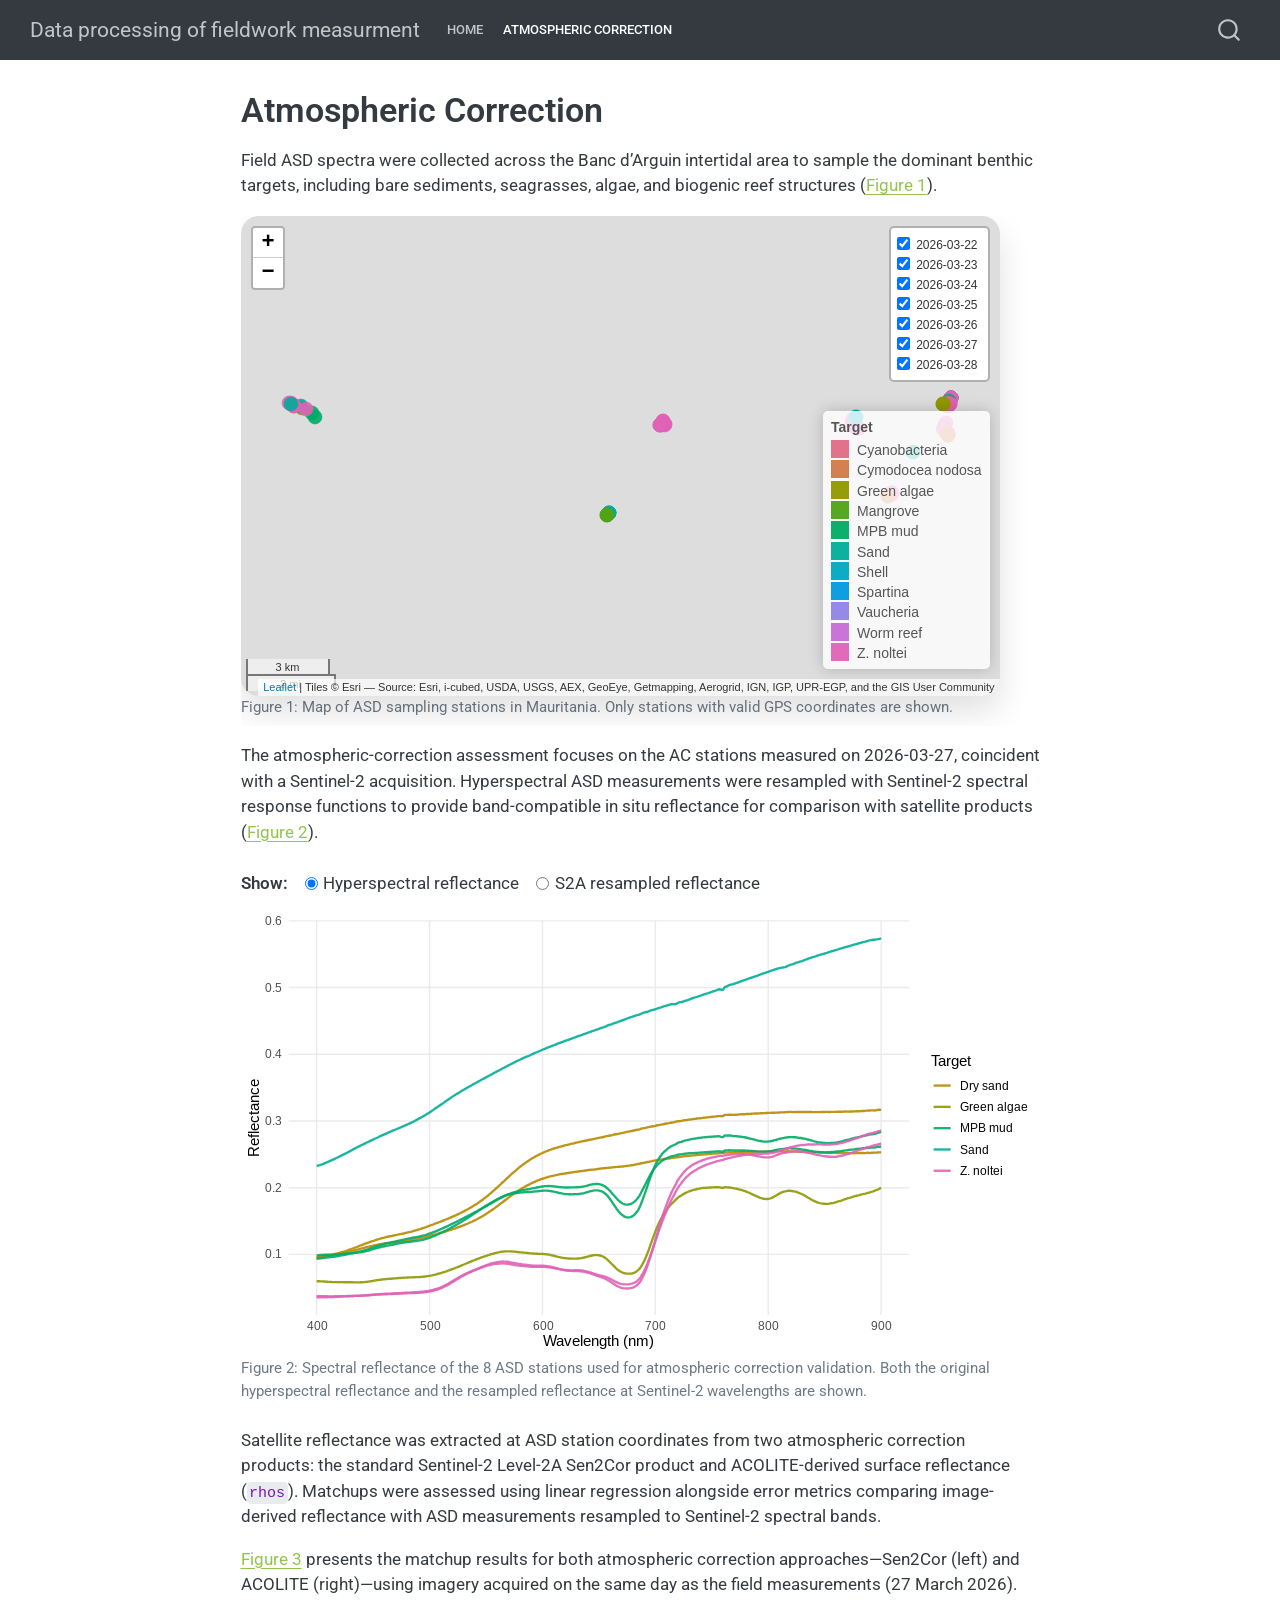
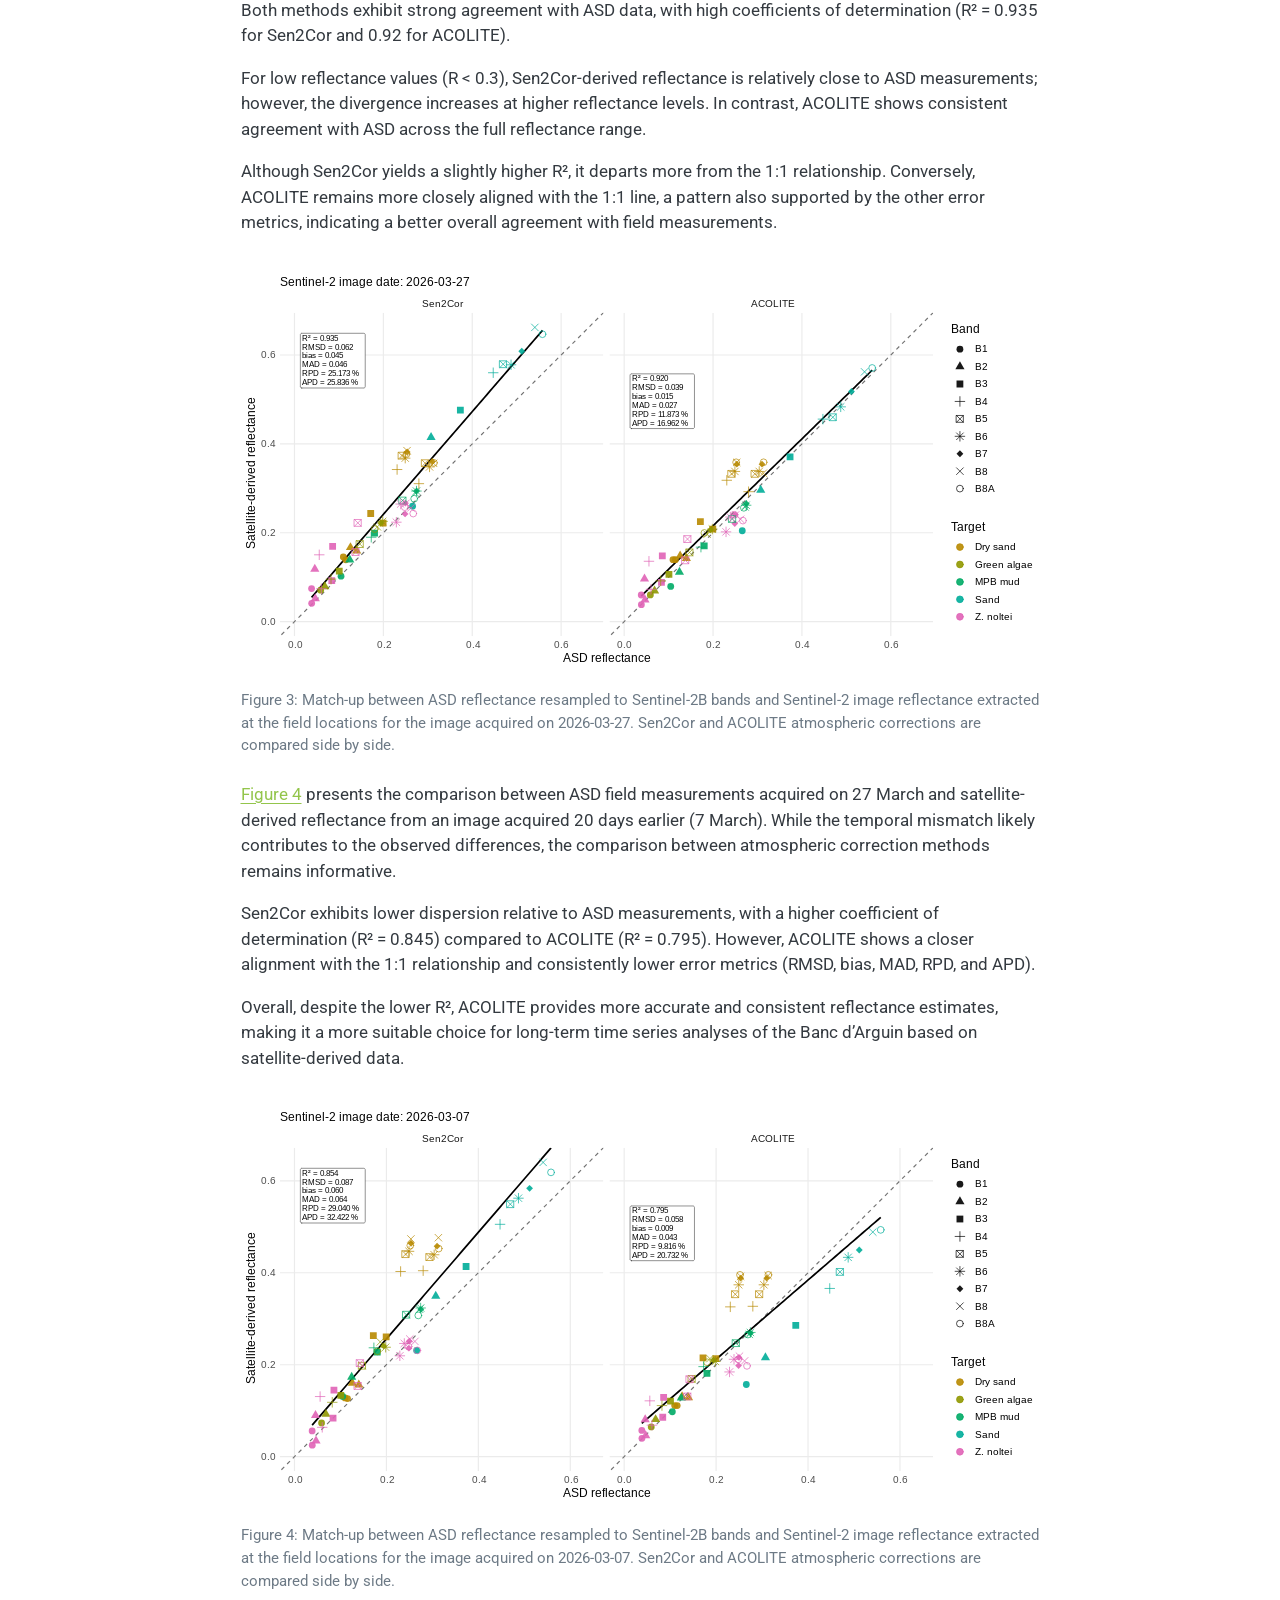
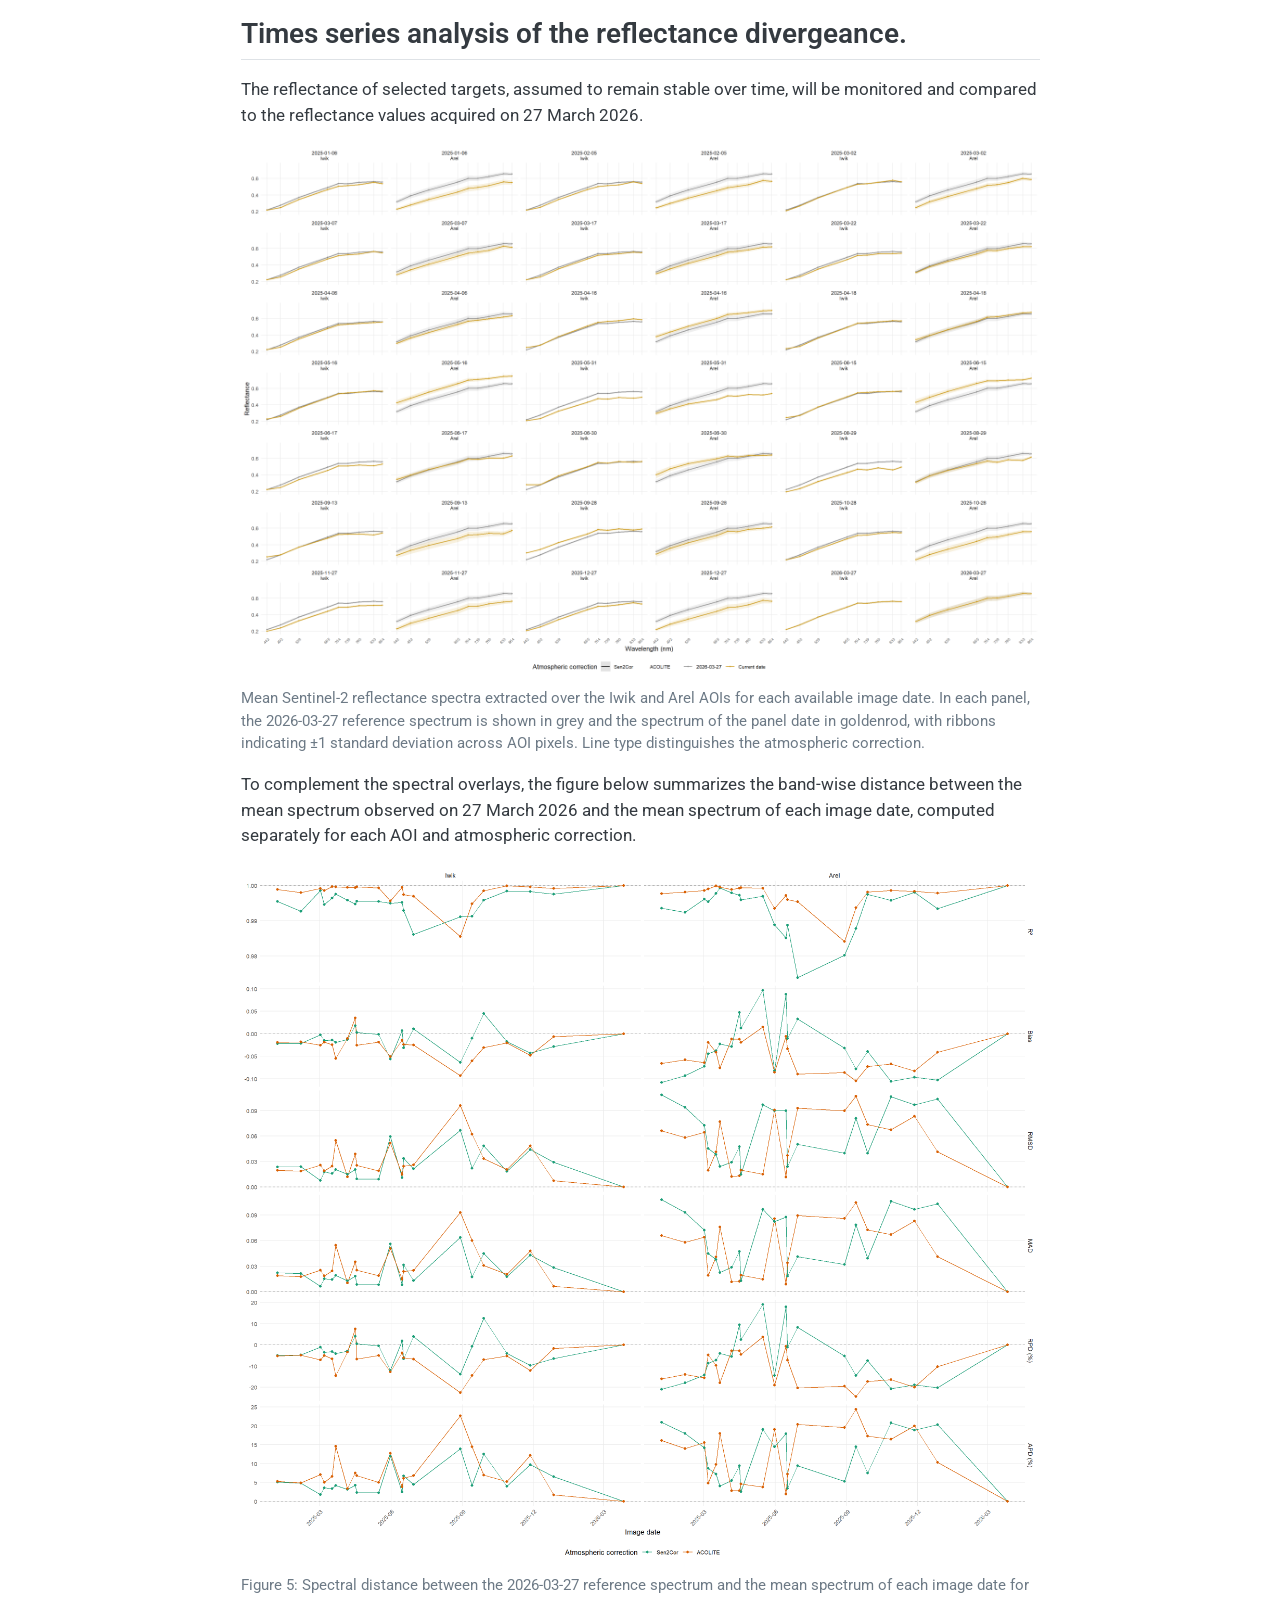
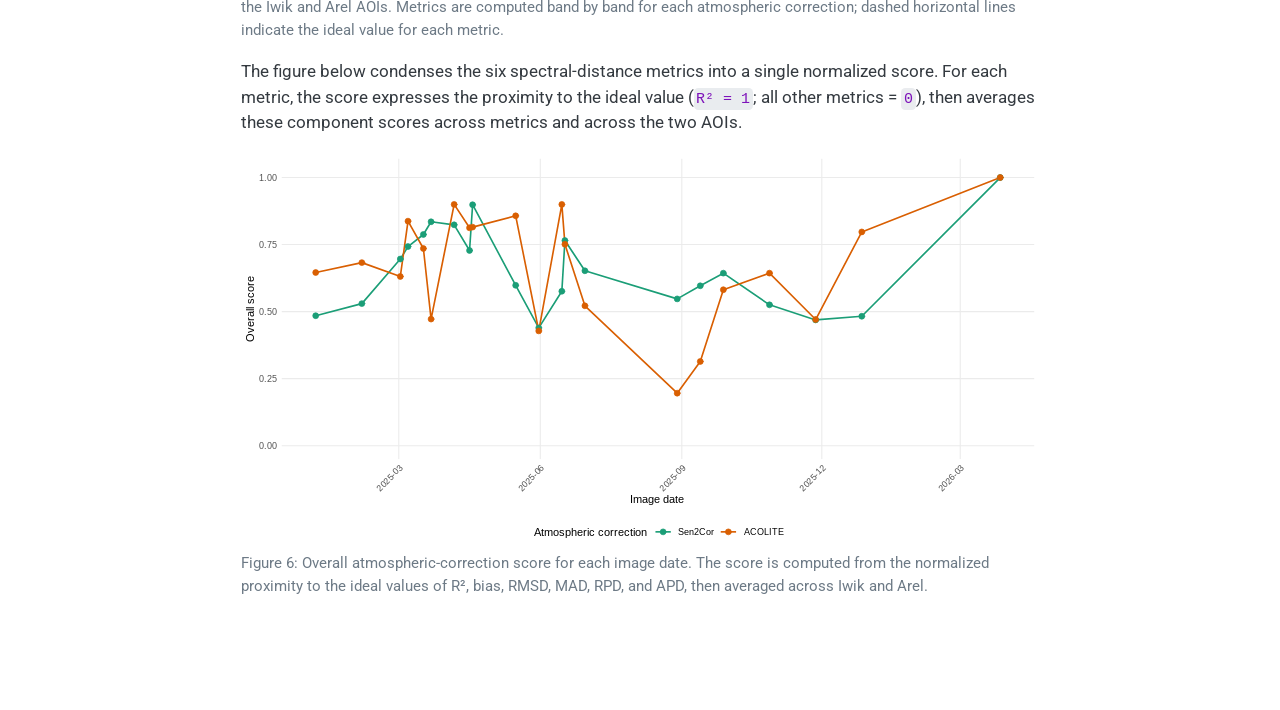
==== commit 7d1b7aa0: "add updates" ====
--- a/docs/Atmospheric_correction.html
+++ b/docs/Atmospheric_correction.html
@@ -2,13 +2,16 @@
 <html xmlns="http://www.w3.org/1999/xhtml" lang="en" xml:lang="en"><head>
 
 <meta charset="utf-8">
-<meta name="generator" content="quarto-1.8.26">
+<meta name="generator" content="quarto-1.9.37">
 
 <meta name="viewport" content="width=device-width, initial-scale=1.0, user-scalable=yes">
 
 
 <title>Atmospheric Correction – Data processing of fieldwork measurment</title>
 <style>
+/* Default styles provided by pandoc.
+** See https://pandoc.org/MANUAL.html#variables-for-html for config info.
+*/
 code{white-space: pre-wrap;}
 span.smallcaps{font-variant: small-caps;}
 div.columns{display: flex; gap: min(4vw, 1.5em);}
@@ -32,15 +35,14 @@
 <meta name="quarto:offset" content="./">
 <script src="site_libs/quarto-html/quarto.js" type="module"></script>
 <script src="site_libs/quarto-html/tabsets/tabsets.js" type="module"></script>
-<script src="site_libs/quarto-html/axe/axe-check.js" type="module"></script>
 <script src="site_libs/quarto-html/popper.min.js"></script>
 <script src="site_libs/quarto-html/tippy.umd.min.js"></script>
 <script src="site_libs/quarto-html/anchor.min.js"></script>
 <link href="site_libs/quarto-html/tippy.css" rel="stylesheet">
-<link href="site_libs/quarto-html/quarto-syntax-highlighting-587c61ba64f3a5504c4d52d930310e48.css" rel="stylesheet" id="quarto-text-highlighting-styles">
+<link href="site_libs/quarto-html/quarto-syntax-highlighting-7f8f88aac4f3542376d5c11b86a4c14d.css" rel="stylesheet" id="quarto-text-highlighting-styles">
 <script src="site_libs/bootstrap/bootstrap.min.js"></script>
 <link href="site_libs/bootstrap/bootstrap-icons.css" rel="stylesheet">
-<link href="site_libs/bootstrap/bootstrap-acb86da7cc94e534617b9af23b514896.min.css" rel="stylesheet" append-hash="true" id="quarto-bootstrap" data-mode="light">
+<link href="site_libs/bootstrap/bootstrap-c51defa157ccb18095ba4b35bf459923.min.css" rel="stylesheet" append-hash="true" id="quarto-bootstrap" data-mode="light">
 <script id="quarto-search-options" type="application/json">{
   "location": "navbar",
   "copy-button": false,
@@ -173,8 +175,8 @@
 <div id="fig-Map_ASD_samples" class="cell-output-display quarto-float quarto-figure quarto-figure-center anchored">
 <figure class="quarto-float quarto-float-fig figure">
 <div aria-describedby="fig-Map_ASD_samples-caption-0ceaefa1-69ba-4598-a22c-09a6ac19f8ca">
-<div class="leaflet html-widget html-fill-item" id="htmlwidget-54fab29c2e8800de3fef" style="width:95%;height:480px;"></div>
-<script type="application/json" data-for="htmlwidget-54fab29c2e8800de3fef">{"x":{"options":{"crs":{"crsClass":"L.CRS.EPSG3857","code":null,"proj4def":null,"projectedBounds":null,"options":{}},"preferCanvas":true},"calls":[{"method":"addProviderTiles","args":["Esri.WorldImagery",null,null,{"errorTileUrl":"","noWrap":false,"detectRetina":false}]},{"method":"addCircleMarkers","args":[[19.891616,19.891563,19.891721,19.891723,19.891733,19.891979,19.892212,19.892284,19.892299,19.892585,19.892635,19.892642,19.892659,19.892831,19.893443,19.893981,19.894194,19.894708,19.895349,19.895291],[-16.313044,-16.313427,-16.313679,-16.313692,-16.313727,-16.314359,-16.314457,-16.314545,-16.314572,-16.314478,-16.314516,-16.314573,-16.314695,-16.315056,-16.315086,-16.315237,-16.315112,-16.314893,-16.313926,-16.313889],7,null,"2026-03-22",{"interactive":true,"className":"","stroke":true,"color":["#E063B6","#E063B6","#E063B6","#E063B6","#E063B6","#E063B6","#E063B6","#E063B6","#E063B6","#E063B6","#E063B6","#E063B6","#E063B6","#E063B6","#E063B6","#E063B6","#E063B6","#C86DD7","#00AD9A","#00A8C3"],"weight":1,"opacity":0.5,"fill":true,"fillColor":["#E063B6","#E063B6","#E063B6","#E063B6","#E063B6","#E063B6","#E063B6","#E063B6","#E063B6","#E063B6","#E063B6","#E063B6","#E063B6","#E063B6","#E063B6","#E063B6","#E063B6","#C86DD7","#00AD9A","#00A8C3"],"fillOpacity":0.9},null,null,["<strong>D01_A<\/strong><br>Z. noltei<br>Ebelg Eiznaya<br>2026-03-22","<strong>D01_B<\/strong><br>Z. noltei<br>Ebelg Eiznaya<br>2026-03-22","<strong>D01_C<\/strong><br>Z. noltei<br>Ebelg Eiznaya<br>2026-03-22","<strong>D01_D<\/strong><br>Z. noltei<br>Ebelg Eiznaya<br>2026-03-22","<strong>D01_E<\/strong><br>Z. noltei<br>Ebelg Eiznaya<br>2026-03-22","<strong>D01_F<\/strong><br>Z. noltei<br>Ebelg Eiznaya<br>2026-03-22","<strong>D01_G<\/strong><br>Z. noltei<br>Ebelg Eiznaya<br>2026-03-22","<strong>D01_H<\/strong><br>Z. noltei<br>Ebelg Eiznaya<br>2026-03-22","<strong>D01_I<\/strong><br>Z. noltei<br>Ebelg Eiznaya<br>2026-03-22","<strong>D01_J<\/strong><br>Z. noltei<br>Ebelg Eiznaya<br>2026-03-22","<strong>D01_K<\/strong><br>Z. noltei<br>Ebelg Eiznaya<br>2026-03-22","<strong>D01_L<\/strong><br>Z. noltei<br>Ebelg Eiznaya<br>2026-03-22","<strong>D01_M<\/strong><br>Z. noltei<br>Ebelg Eiznaya<br>2026-03-22","<strong>D01_N<\/strong><br>Z. noltei<br>Ebelg Eiznaya<br>2026-03-22","<strong>D01_O<\/strong><br>Z. noltei<br>Ebelg Eiznaya<br>2026-03-22","<strong>D01_P<\/strong><br>Z. noltei<br>Ebelg Eiznaya<br>2026-03-22","<strong>D01_Q<\/strong><br>Z. noltei<br>Ebelg Eiznaya<br>2026-03-22","<strong>D01_R<\/strong><br>Worm reef<br>Ebelg Eiznaya<br>2026-03-22","<strong>D01_S<\/strong><br>Sand<br>Ebelg Eiznaya<br>2026-03-22","<strong>D01_T<\/strong><br>Shell<br>Ebelg Eiznaya<br>2026-03-22"],null,["D01_A","D01_B","D01_C","D01_D","D01_E","D01_F","D01_G","D01_H","D01_I","D01_J","D01_K","D01_L","D01_M","D01_N","D01_O","D01_P","D01_Q","D01_R","D01_S","D01_T"],{"interactive":false,"permanent":false,"direction":"auto","opacity":1,"offset":[0,0],"textsize":"10px","textOnly":false,"className":"","sticky":true},null]},{"method":"addCircleMarkers","args":[[19.901393,19.901414,19.901411,19.901444,19.901378,19.901303,19.90129,19.901303,19.90129,19.901393,19.901414,19.901444,19.901411,19.901378,19.901303,19.90129],[-16.281449,-16.281472,-16.281461,-16.281452,-16.281515,-16.281535,-16.281513,-16.281535,-16.281513,-16.281449,-16.281472,-16.281452,-16.281461,-16.281515,-16.281535,-16.281513],7,null,"2026-03-23",{"interactive":true,"className":"","stroke":true,"color":["#E063B6","#E063B6","#E063B6","#E063B6","#E063B6","#E063B6","#E063B6","#E063B6","#00AD9A","#E063B6","#E063B6","#00AD9A","#E063B6","#00AD9A","#E063B6","#E063B6"],"weight":1,"opacity":0.5,"fill":true,"fillColor":["#E063B6","#E063B6","#E063B6","#E063B6","#E063B6","#E063B6","#E063B6","#E063B6","#00AD9A","#E063B6","#E063B6","#00AD9A","#E063B6","#00AD9A","#E063B6","#E063B6"],"fillOpacity":0.9},null,null,["<strong>D02_J<\/strong><br>Z. noltei<br>Ebelg Eiznaya<br>2026-03-23","<strong>D02_K<\/strong><br>Z. noltei<br>Ebelg Eiznaya<br>2026-03-23","<strong>D02_L<\/strong><br>Z. noltei<br>Ebelg Eiznaya<br>2026-03-23","<strong>D02_M<\/strong><br>Z. noltei<br>Ebelg Eiznaya<br>2026-03-23","<strong>D02_N<\/strong><br>Z. noltei<br>Ebelg Eiznaya<br>2026-03-23","<strong>D02_O<\/strong><br>Z. noltei<br>Ebelg Eiznaya<br>2026-03-23","<strong>D02_P<\/strong><br>Z. noltei<br>Ebelg Eiznaya<br>2026-03-23","<strong>D02_Q<\/strong><br>Z. noltei<br>Ebelg Eiznaya<br>2026-03-23","<strong>D02_R<\/strong><br>Sand<br>Ebelg Eiznaya<br>2026-03-23","<strong>D03_A<\/strong><br>Z. noltei<br>Ebelg Eiznaya<br>2026-03-23","<strong>D03_B<\/strong><br>Z. noltei<br>Ebelg Eiznaya<br>2026-03-23","<strong>D03_C<\/strong><br>Sand<br>Ebelg Eiznaya<br>2026-03-23","<strong>D03_D<\/strong><br>Z. noltei<br>Ebelg Eiznaya<br>2026-03-23","<strong>D03_E<\/strong><br>Sand<br>Ebelg Eiznaya<br>2026-03-23","<strong>D03_F<\/strong><br>Z. noltei<br>Ebelg Eiznaya<br>2026-03-23","<strong>D03_G<\/strong><br>Z. noltei<br>Ebelg Eiznaya<br>2026-03-23"],null,["D02_J","D02_K","D02_L","D02_M","D02_N","D02_O","D02_P","D02_Q","D02_R","D03_A","D03_B","D03_C","D03_D","D03_E","D03_F","D03_G"],{"interactive":false,"permanent":false,"direction":"auto","opacity":1,"offset":[0,0],"textsize":"10px","textOnly":false,"className":"","sticky":true},null]},{"method":"addCircleMarkers","args":[[19.900271,19.899475,19.899423,19.899318,19.899404,19.899564,19.899603,19.899573,19.898817,19.898728,19.899143,19.899171,19.899422,19.899441,19.899497],[-16.282052,-16.281799,-16.281838,-16.281754,-16.281856,-16.282342,-16.282403,-16.282477,-16.282496,-16.282468,-16.28348,-16.283462,-16.284215,-16.284193,-16.2842],7,null,"2026-03-24",{"interactive":true,"className":"","stroke":true,"color":["#00AB66","#E063B6","#E063B6","#E063B6","#E063B6","#E063B6","#E063B6","#E063B6","#E063B6","#E063B6","#E16A86","#E16A86","#909800","#909800","#909800"],"weight":1,"opacity":0.5,"fill":true,"fillColor":["#00AB66","#E063B6","#E063B6","#E063B6","#E063B6","#E063B6","#E063B6","#E063B6","#E063B6","#E063B6","#E16A86","#E16A86","#909800","#909800","#909800"],"fillOpacity":0.9},null,null,["<strong>D03_H<\/strong><br>MPB mud<br>Baie d'Aouatif 3<br>2026-03-24","<strong>D03_I<\/strong><br>Z. noltei<br>Baie d'Aouatif 3<br>2026-03-24","<strong>D03_J<\/strong><br>Z. noltei<br>Baie d'Aouatif 3<br>2026-03-24","<strong>D03_K<\/strong><br>Z. noltei<br>Baie d'Aouatif 3<br>2026-03-24","<strong>D03_L<\/strong><br>Z. noltei<br>Baie d'Aouatif 3<br>2026-03-24","<strong>D03_M<\/strong><br>Z. noltei<br>Baie d'Aouatif 3<br>2026-03-24","<strong>D03_N<\/strong><br>Z. noltei<br>Baie d'Aouatif 3<br>2026-03-24","<strong>D03_O<\/strong><br>Z. noltei<br>Baie d'Aouatif 3<br>2026-03-24","<strong>D03_P<\/strong><br>Z. noltei<br>Baie d'Aouatif 3<br>2026-03-24","<strong>D03_Q<\/strong><br>Z. noltei<br>Baie d'Aouatif 3<br>2026-03-24","<strong>D03_R<\/strong><br>Cyanobacteria<br>Baie d'Aouatif 3<br>2026-03-24","<strong>D03_S<\/strong><br>Cyanobacteria<br>Baie d'Aouatif 3<br>2026-03-24","<strong>D03_T<\/strong><br>Green algae<br>Baie d'Aouatif 3<br>2026-03-24","<strong>D03_U<\/strong><br>Green algae<br>Baie d'Aouatif 3<br>2026-03-24","<strong>D03_V<\/strong><br>Green algae<br>Baie d'Aouatif 3<br>2026-03-24"],null,["D03_H","D03_I","D03_J","D03_K","D03_L","D03_M","D03_N","D03_O","D03_P","D03_Q","D03_R","D03_S","D03_T","D03_U","D03_V"],{"interactive":false,"permanent":false,"direction":"auto","opacity":1,"offset":[0,0],"textsize":"10px","textOnly":false,"className":"","sticky":true},null]},{"method":"addCircleMarkers","args":[[19.864279,19.864279,19.864279,19.864107,19.864092,19.863674,19.863674,19.863674,19.894025,19.893952,19.893465,19.893349,19.893111,19.892794,19.893046,19.89307,19.892648,19.892607,19.892636,19.892664,19.892653],[-16.398688,-16.398688,-16.398688,-16.398752,-16.398864,-16.399487,-16.399487,-16.399487,-16.380111,-16.38018,-16.380254,-16.380145,-16.380017,-16.379705,-16.37984,-16.379615,-16.381028,-16.381344,-16.381346,-16.38141,-16.38144],7,null,"2026-03-25",{"interactive":true,"className":"","stroke":true,"color":["#009ADE","#009ADE","#009ADE","#00AD9A","#00AD9A","#50A315","#50A315","#50A315","#E063B6","#E063B6","#E063B6","#E063B6","#E063B6","#E063B6","#E063B6","#E063B6","#E063B6","#9183E6","#E063B6","#E063B6","#E063B6"],"weight":1,"opacity":0.5,"fill":true,"fillColor":["#009ADE","#009ADE","#009ADE","#00AD9A","#00AD9A","#50A315","#50A315","#50A315","#E063B6","#E063B6","#E063B6","#E063B6","#E063B6","#E063B6","#E063B6","#E063B6","#E063B6","#9183E6","#E063B6","#E063B6","#E063B6"],"fillOpacity":0.9},null,null,["<strong>D04_A<\/strong><br>Spartina<br>Niroumi edge<br>2026-03-25","<strong>D04_B<\/strong><br>Spartina<br>Niroumi edge<br>2026-03-25","<strong>D04_C<\/strong><br>Spartina<br>Niroumi edge<br>2026-03-25","<strong>D04_D<\/strong><br>Sand<br>Niroumi edge<br>2026-03-25","<strong>D04_E<\/strong><br>Sand<br>Niroumi edge<br>2026-03-25","<strong>D04_F<\/strong><br>Mangrove<br>Niroumi edge<br>2026-03-25","<strong>D04_G<\/strong><br>Mangrove<br>Niroumi edge<br>2026-03-25","<strong>D04_H<\/strong><br>Mangrove<br>Niroumi edge<br>2026-03-25","<strong>D04_I<\/strong><br>Z. noltei<br>Niroumi edge<br>2026-03-25","<strong>D04_J<\/strong><br>Z. noltei<br>Niroumi edge<br>2026-03-25","<strong>D04_K<\/strong><br>Z. noltei<br>Niroumi edge<br>2026-03-25","<strong>D04_L<\/strong><br>Z. noltei<br>Niroumi edge<br>2026-03-25","<strong>D04_M<\/strong><br>Z. noltei<br>Niroumi edge<br>2026-03-25","<strong>D04_N<\/strong><br>Z. noltei<br>Niroumi edge<br>2026-03-25","<strong>D04_P<\/strong><br>Z. noltei<br>Niroumi edge<br>2026-03-25","<strong>D04_Q<\/strong><br>Z. noltei<br>Niroumi edge<br>2026-03-25","<strong>D04_R<\/strong><br>Z. noltei<br>Niroumi edge<br>2026-03-25","<strong>D04_S<\/strong><br>Vaucheria<br>Niroumi edge<br>2026-03-25","<strong>D04_T<\/strong><br>Z. noltei<br>Niroumi edge<br>2026-03-25","<strong>D04_U<\/strong><br>Z. noltei<br>Niroumi edge<br>2026-03-25","<strong>D04_V<\/strong><br>Z. noltei<br>Niroumi edge<br>2026-03-25"],null,["D04_A","D04_B","D04_C","D04_D","D04_E","D04_F","D04_G","D04_H","D04_I","D04_J","D04_K","D04_L","D04_M","D04_N","D04_P","D04_Q","D04_R","D04_S","D04_T","D04_U","D04_V"],{"interactive":false,"permanent":false,"direction":"auto","opacity":1,"offset":[0,0],"textsize":"10px","textOnly":false,"className":"","sticky":true},null]},{"method":"addCircleMarkers","args":[[19.893307,19.89228,19.891487,19.890065,19.890042,19.889594,19.88944,19.889373,19.889373,19.889373,19.889373,19.889604,19.889604,19.889604],[-16.283103,-16.283683,-16.284056,-16.282484,-16.282426,-16.282559,-16.282479,-16.282328,-16.282328,-16.282328,-16.282328,-16.28268,-16.28268,-16.28268],7,null,"2026-03-26",{"interactive":true,"className":"","stroke":true,"color":["#E063B6","#E063B6","#E063B6","#E063B6","#E063B6","#E063B6","#E063B6","#D37A4A","#D37A4A","#D37A4A","#D37A4A","#D37A4A","#D37A4A","#D37A4A"],"weight":1,"opacity":0.5,"fill":true,"fillColor":["#E063B6","#E063B6","#E063B6","#E063B6","#E063B6","#E063B6","#E063B6","#D37A4A","#D37A4A","#D37A4A","#D37A4A","#D37A4A","#D37A4A","#D37A4A"],"fillOpacity":0.9},null,null,["<strong>D05_A<\/strong><br>Z. noltei<br>Baie d'Aouatif 11<br>2026-03-26","<strong>D05_B<\/strong><br>Z. noltei<br>Baie d'Aouatif 11<br>2026-03-26","<strong>D05_C<\/strong><br>Z. noltei<br>Baie d'Aouatif 11<br>2026-03-26","<strong>D05_D<\/strong><br>Z. noltei<br>Baie d'Aouatif 11<br>2026-03-26","<strong>D05_E<\/strong><br>Z. noltei<br>Baie d'Aouatif 11<br>2026-03-26","<strong>D05_F<\/strong><br>Z. noltei<br>Baie d'Aouatif 11<br>2026-03-26","<strong>D05_G<\/strong><br>Z. noltei<br>Baie d'Aouatif 11<br>2026-03-26","<strong>D05_H1<\/strong><br>Cymodocea nodosa<br>Baie d'Aouatif 11<br>2026-03-26","<strong>D05_H2<\/strong><br>Cymodocea nodosa<br>Baie d'Aouatif 11<br>2026-03-26","<strong>D05_H3<\/strong><br>Cymodocea nodosa<br>Baie d'Aouatif 11<br>2026-03-26","<strong>D05_I<\/strong><br>Cymodocea nodosa<br>Baie d'Aouatif 11<br>2026-03-26","<strong>D05_J1<\/strong><br>Cymodocea nodosa<br>Baie d'Aouatif 11<br>2026-03-26","<strong>D05_J2<\/strong><br>Cymodocea nodosa<br>Baie d'Aouatif 11<br>2026-03-26","<strong>D05_J3<\/strong><br>Cymodocea nodosa<br>Baie d'Aouatif 11<br>2026-03-26"],null,["D05_A","D05_B","D05_C","D05_D","D05_E","D05_F","D05_G","D05_H1","D05_H2","D05_H3","D05_I","D05_J1","D05_J2","D05_J3"],{"interactive":false,"permanent":false,"direction":"auto","opacity":1,"offset":[0,0],"textsize":"10px","textOnly":false,"className":"","sticky":true},null]},{"method":"addCircleMarkers","args":[[19.883937,19.883816,19.895208,19.896477,19.898096,19.898859,19.899799,19.897776,19.898679,19.898684,19.898814,19.899237,19.899335,19.89972,19.899536],[-16.294369,-16.294463,-16.499679,-16.500781,-16.504162,-16.504517,-16.508523,-16.502755,-16.506917,-16.506903,-16.507075,-16.507142,-16.507878,-16.508063,-16.508149],7,null,"2026-03-27",{"interactive":true,"className":"","stroke":true,"color":["#00AD9A","#00AD9A","#00AB66","#00AB66","#909800","#00AD9A","#E063B6","#E063B6","#E063B6","#E063B6","#E063B6","#E063B6","#E063B6","#E063B6","#00AD9A"],"weight":1,"opacity":0.5,"fill":true,"fillColor":["#00AD9A","#00AD9A","#00AB66","#00AB66","#909800","#00AD9A","#E063B6","#E063B6","#E063B6","#E063B6","#E063B6","#E063B6","#E063B6","#E063B6","#00AD9A"],"fillOpacity":0.9},null,null,["<strong>AC01<\/strong><br>Sand<br>Arel<br>2026-03-27","<strong>AC02<\/strong><br>Sand<br>Arel<br>2026-03-27","<strong>AC03<\/strong><br>MPB mud<br>Arel<br>2026-03-27","<strong>AC04<\/strong><br>MPB mud<br>Arel<br>2026-03-27","<strong>AC05<\/strong><br>Green algae<br>Arel<br>2026-03-27","<strong>AC06<\/strong><br>Sand<br>Arel<br>2026-03-27","<strong>AC07<\/strong><br>Z. noltei<br>Arel<br>2026-03-27","<strong>AC08<\/strong><br>Z. noltei<br>Arel<br>2026-03-27","<strong>D06_A<\/strong><br>Z. noltei<br>Arel<br>2026-03-27","<strong>D06_B<\/strong><br>Z. noltei<br>Arel<br>2026-03-27","<strong>D06_C<\/strong><br>Z. noltei<br>Arel<br>2026-03-27","<strong>D06_D<\/strong><br>Z. noltei<br>Arel<br>2026-03-27","<strong>D06_E<\/strong><br>Z. noltei<br>Arel<br>2026-03-27","<strong>D06_F<\/strong><br>Z. noltei<br>Arel<br>2026-03-27","<strong>D06_G<\/strong><br>Sand<br>Arel<br>2026-03-27"],null,["AC01","AC02","AC03","AC04","AC05","AC06","AC07","AC08","D06_A","D06_B","D06_C","D06_D","D06_E","D06_F","D06_G"],{"interactive":false,"permanent":false,"direction":"auto","opacity":1,"offset":[0,0],"textsize":"10px","textOnly":false,"className":"","sticky":true},null]},{"method":"addCircleMarkers","args":[[19.870474,19.870607,19.870674,19.870674,19.870646,19.870505,19.869788,19.869788,19.869788,19.869788,19.869788],[-16.302131,-16.301926,-16.301793,-16.301748,-16.301706,-16.301519,-16.302872,-16.302872,-16.302872,-16.302872,-16.302872],7,null,"2026-03-28",{"interactive":true,"className":"","stroke":true,"color":["#E063B6","#E063B6","#E063B6","#E063B6","#E063B6","#E063B6","#D37A4A","#D37A4A","#D37A4A","#D37A4A","#D37A4A"],"weight":1,"opacity":0.5,"fill":true,"fillColor":["#E063B6","#E063B6","#E063B6","#E063B6","#E063B6","#E063B6","#D37A4A","#D37A4A","#D37A4A","#D37A4A","#D37A4A"],"fillOpacity":0.9},null,null,["<strong>D07_A<\/strong><br>Z. noltei<br>Zira<br>2026-03-28","<strong>D07_B<\/strong><br>Z. noltei<br>Zira<br>2026-03-28","<strong>D07_C<\/strong><br>Z. noltei<br>Zira<br>2026-03-28","<strong>D07_D<\/strong><br>Z. noltei<br>Zira<br>2026-03-28","<strong>D07_E<\/strong><br>Z. noltei<br>Zira<br>2026-03-28","<strong>D07_F<\/strong><br>Z. noltei<br>Zira<br>2026-03-28","<strong>D07_N<\/strong><br>Cymodocea nodosa<br>Zira<br>2026-03-28","<strong>D07_O<\/strong><br>Cymodocea nodosa<br>Zira<br>2026-03-28","<strong>D07_P<\/strong><br>Cymodocea nodosa<br>Zira<br>2026-03-28","<strong>D07_Q<\/strong><br>Cymodocea nodosa<br>Zira<br>2026-03-28","<strong>D07_R<\/strong><br>Cymodocea nodosa<br>Zira<br>2026-03-28"],null,["D07_A","D07_B","D07_C","D07_D","D07_E","D07_F","D07_N","D07_O","D07_P","D07_Q","D07_R"],{"interactive":false,"permanent":false,"direction":"auto","opacity":1,"offset":[0,0],"textsize":"10px","textOnly":false,"className":"","sticky":true},null]},{"method":"addLayersControl","args":[[],["2026-03-22","2026-03-23","2026-03-24","2026-03-25","2026-03-26","2026-03-27","2026-03-28"],{"collapsed":false,"autoZIndex":true,"position":"topright"}]},{"method":"addLegend","args":[{"colors":["#E16A86","#D37A4A","#909800","#50A315","#00AB66","#00AD9A","#00A8C3","#009ADE","#9183E6","#C86DD7","#E063B6"],"labels":["Cyanobacteria","Cymodocea nodosa","Green algae","Mangrove","MPB mud","Sand","Shell","Spartina","Vaucheria","Worm reef","Z. noltei"],"na_color":null,"na_label":"NA","opacity":0.95,"position":"bottomright","type":"factor","title":"Target","extra":null,"layerId":null,"className":"info legend","group":null}]},{"method":"addScaleBar","args":[{"maxWidth":100,"metric":true,"imperial":true,"updateWhenIdle":true,"position":"bottomleft"}]}],"limits":{"lat":[19.863674,19.901444],"lng":[-16.508523,-16.281449]},"fitBounds":[19.863674,-16.508523,19.901444,-16.281449,[]]},"evals":[],"jsHooks":[]}</script>
+<div class="leaflet html-widget html-fill-item" id="htmlwidget-3ac85930eac22463c589" style="width:95%;height:480px;"></div>
+<script type="application/json" data-for="htmlwidget-3ac85930eac22463c589">{"x":{"options":{"crs":{"crsClass":"L.CRS.EPSG3857","code":null,"proj4def":null,"projectedBounds":null,"options":{}},"preferCanvas":true},"calls":[{"method":"addProviderTiles","args":["Esri.WorldImagery",null,null,{"errorTileUrl":"","noWrap":false,"detectRetina":false}]},{"method":"addCircleMarkers","args":[[19.891616,19.891563,19.891721,19.891723,19.891733,19.891979,19.892212,19.892284,19.892299,19.892585,19.892635,19.892642,19.892659,19.892831,19.893443,19.893981,19.894194,19.894708,19.895349,19.895291],[-16.313044,-16.313427,-16.313679,-16.313692,-16.313727,-16.314359,-16.314457,-16.314545,-16.314572,-16.314478,-16.314516,-16.314573,-16.314695,-16.315056,-16.315086,-16.315237,-16.315112,-16.314893,-16.313926,-16.313889],7,null,"2026-03-22",{"interactive":true,"className":"","stroke":true,"color":["#E063B6","#E063B6","#E063B6","#E063B6","#E063B6","#E063B6","#E063B6","#E063B6","#E063B6","#E063B6","#E063B6","#E063B6","#E063B6","#E063B6","#E063B6","#E063B6","#E063B6","#C86DD7","#00AD9A","#00A8C3"],"weight":1,"opacity":0.5,"fill":true,"fillColor":["#E063B6","#E063B6","#E063B6","#E063B6","#E063B6","#E063B6","#E063B6","#E063B6","#E063B6","#E063B6","#E063B6","#E063B6","#E063B6","#E063B6","#E063B6","#E063B6","#E063B6","#C86DD7","#00AD9A","#00A8C3"],"fillOpacity":0.9},null,null,["<strong>D01_A<\/strong><br>Z. noltei<br>Ebelg Eiznaya<br>2026-03-22","<strong>D01_B<\/strong><br>Z. noltei<br>Ebelg Eiznaya<br>2026-03-22","<strong>D01_C<\/strong><br>Z. noltei<br>Ebelg Eiznaya<br>2026-03-22","<strong>D01_D<\/strong><br>Z. noltei<br>Ebelg Eiznaya<br>2026-03-22","<strong>D01_E<\/strong><br>Z. noltei<br>Ebelg Eiznaya<br>2026-03-22","<strong>D01_F<\/strong><br>Z. noltei<br>Ebelg Eiznaya<br>2026-03-22","<strong>D01_G<\/strong><br>Z. noltei<br>Ebelg Eiznaya<br>2026-03-22","<strong>D01_H<\/strong><br>Z. noltei<br>Ebelg Eiznaya<br>2026-03-22","<strong>D01_I<\/strong><br>Z. noltei<br>Ebelg Eiznaya<br>2026-03-22","<strong>D01_J<\/strong><br>Z. noltei<br>Ebelg Eiznaya<br>2026-03-22","<strong>D01_K<\/strong><br>Z. noltei<br>Ebelg Eiznaya<br>2026-03-22","<strong>D01_L<\/strong><br>Z. noltei<br>Ebelg Eiznaya<br>2026-03-22","<strong>D01_M<\/strong><br>Z. noltei<br>Ebelg Eiznaya<br>2026-03-22","<strong>D01_N<\/strong><br>Z. noltei<br>Ebelg Eiznaya<br>2026-03-22","<strong>D01_O<\/strong><br>Z. noltei<br>Ebelg Eiznaya<br>2026-03-22","<strong>D01_P<\/strong><br>Z. noltei<br>Ebelg Eiznaya<br>2026-03-22","<strong>D01_Q<\/strong><br>Z. noltei<br>Ebelg Eiznaya<br>2026-03-22","<strong>D01_R<\/strong><br>Worm reef<br>Ebelg Eiznaya<br>2026-03-22","<strong>D01_S<\/strong><br>Sand<br>Ebelg Eiznaya<br>2026-03-22","<strong>D01_T<\/strong><br>Shell<br>Ebelg Eiznaya<br>2026-03-22"],null,["D01_A","D01_B","D01_C","D01_D","D01_E","D01_F","D01_G","D01_H","D01_I","D01_J","D01_K","D01_L","D01_M","D01_N","D01_O","D01_P","D01_Q","D01_R","D01_S","D01_T"],{"interactive":false,"permanent":false,"direction":"auto","opacity":1,"offset":[0,0],"textsize":"10px","textOnly":false,"className":"","sticky":true},null]},{"method":"addCircleMarkers","args":[[19.901393,19.901414,19.901411,19.901444,19.901378,19.901303,19.90129,19.901303,19.90129,19.901393,19.901414,19.901444,19.901411,19.901378,19.901303,19.90129],[-16.281449,-16.281472,-16.281461,-16.281452,-16.281515,-16.281535,-16.281513,-16.281535,-16.281513,-16.281449,-16.281472,-16.281452,-16.281461,-16.281515,-16.281535,-16.281513],7,null,"2026-03-23",{"interactive":true,"className":"","stroke":true,"color":["#E063B6","#E063B6","#E063B6","#E063B6","#E063B6","#E063B6","#E063B6","#E063B6","#00AD9A","#E063B6","#E063B6","#00AD9A","#E063B6","#00AD9A","#E063B6","#E063B6"],"weight":1,"opacity":0.5,"fill":true,"fillColor":["#E063B6","#E063B6","#E063B6","#E063B6","#E063B6","#E063B6","#E063B6","#E063B6","#00AD9A","#E063B6","#E063B6","#00AD9A","#E063B6","#00AD9A","#E063B6","#E063B6"],"fillOpacity":0.9},null,null,["<strong>D02_J<\/strong><br>Z. noltei<br>Ebelg Eiznaya<br>2026-03-23","<strong>D02_K<\/strong><br>Z. noltei<br>Ebelg Eiznaya<br>2026-03-23","<strong>D02_L<\/strong><br>Z. noltei<br>Ebelg Eiznaya<br>2026-03-23","<strong>D02_M<\/strong><br>Z. noltei<br>Ebelg Eiznaya<br>2026-03-23","<strong>D02_N<\/strong><br>Z. noltei<br>Ebelg Eiznaya<br>2026-03-23","<strong>D02_O<\/strong><br>Z. noltei<br>Ebelg Eiznaya<br>2026-03-23","<strong>D02_P<\/strong><br>Z. noltei<br>Ebelg Eiznaya<br>2026-03-23","<strong>D02_Q<\/strong><br>Z. noltei<br>Ebelg Eiznaya<br>2026-03-23","<strong>D02_R<\/strong><br>Sand<br>Ebelg Eiznaya<br>2026-03-23","<strong>D03_A<\/strong><br>Z. noltei<br>Ebelg Eiznaya<br>2026-03-23","<strong>D03_B<\/strong><br>Z. noltei<br>Ebelg Eiznaya<br>2026-03-23","<strong>D03_C<\/strong><br>Sand<br>Ebelg Eiznaya<br>2026-03-23","<strong>D03_D<\/strong><br>Z. noltei<br>Ebelg Eiznaya<br>2026-03-23","<strong>D03_E<\/strong><br>Sand<br>Ebelg Eiznaya<br>2026-03-23","<strong>D03_F<\/strong><br>Z. noltei<br>Ebelg Eiznaya<br>2026-03-23","<strong>D03_G<\/strong><br>Z. noltei<br>Ebelg Eiznaya<br>2026-03-23"],null,["D02_J","D02_K","D02_L","D02_M","D02_N","D02_O","D02_P","D02_Q","D02_R","D03_A","D03_B","D03_C","D03_D","D03_E","D03_F","D03_G"],{"interactive":false,"permanent":false,"direction":"auto","opacity":1,"offset":[0,0],"textsize":"10px","textOnly":false,"className":"","sticky":true},null]},{"method":"addCircleMarkers","args":[[19.900271,19.899475,19.899423,19.899318,19.899404,19.899564,19.899603,19.899573,19.898817,19.898728,19.899143,19.899171,19.899422,19.899441,19.899497],[-16.282052,-16.281799,-16.281838,-16.281754,-16.281856,-16.282342,-16.282403,-16.282477,-16.282496,-16.282468,-16.28348,-16.283462,-16.284215,-16.284193,-16.2842],7,null,"2026-03-24",{"interactive":true,"className":"","stroke":true,"color":["#00AB66","#E063B6","#E063B6","#E063B6","#E063B6","#E063B6","#E063B6","#E063B6","#E063B6","#E063B6","#E16A86","#E16A86","#909800","#909800","#909800"],"weight":1,"opacity":0.5,"fill":true,"fillColor":["#00AB66","#E063B6","#E063B6","#E063B6","#E063B6","#E063B6","#E063B6","#E063B6","#E063B6","#E063B6","#E16A86","#E16A86","#909800","#909800","#909800"],"fillOpacity":0.9},null,null,["<strong>D03_H<\/strong><br>MPB mud<br>Baie d'Aouatif 3<br>2026-03-24","<strong>D03_I<\/strong><br>Z. noltei<br>Baie d'Aouatif 3<br>2026-03-24","<strong>D03_J<\/strong><br>Z. noltei<br>Baie d'Aouatif 3<br>2026-03-24","<strong>D03_K<\/strong><br>Z. noltei<br>Baie d'Aouatif 3<br>2026-03-24","<strong>D03_L<\/strong><br>Z. noltei<br>Baie d'Aouatif 3<br>2026-03-24","<strong>D03_M<\/strong><br>Z. noltei<br>Baie d'Aouatif 3<br>2026-03-24","<strong>D03_N<\/strong><br>Z. noltei<br>Baie d'Aouatif 3<br>2026-03-24","<strong>D03_O<\/strong><br>Z. noltei<br>Baie d'Aouatif 3<br>2026-03-24","<strong>D03_P<\/strong><br>Z. noltei<br>Baie d'Aouatif 3<br>2026-03-24","<strong>D03_Q<\/strong><br>Z. noltei<br>Baie d'Aouatif 3<br>2026-03-24","<strong>D03_R<\/strong><br>Cyanobacteria<br>Baie d'Aouatif 3<br>2026-03-24","<strong>D03_S<\/strong><br>Cyanobacteria<br>Baie d'Aouatif 3<br>2026-03-24","<strong>D03_T<\/strong><br>Green algae<br>Baie d'Aouatif 3<br>2026-03-24","<strong>D03_U<\/strong><br>Green algae<br>Baie d'Aouatif 3<br>2026-03-24","<strong>D03_V<\/strong><br>Green algae<br>Baie d'Aouatif 3<br>2026-03-24"],null,["D03_H","D03_I","D03_J","D03_K","D03_L","D03_M","D03_N","D03_O","D03_P","D03_Q","D03_R","D03_S","D03_T","D03_U","D03_V"],{"interactive":false,"permanent":false,"direction":"auto","opacity":1,"offset":[0,0],"textsize":"10px","textOnly":false,"className":"","sticky":true},null]},{"method":"addCircleMarkers","args":[[19.864279,19.864279,19.864279,19.864107,19.864092,19.863674,19.863674,19.863674,19.894025,19.893952,19.893465,19.893349,19.893111,19.892794,19.893046,19.89307,19.892648,19.892607,19.892636,19.892664,19.892653],[-16.398688,-16.398688,-16.398688,-16.398752,-16.398864,-16.399487,-16.399487,-16.399487,-16.380111,-16.38018,-16.380254,-16.380145,-16.380017,-16.379705,-16.37984,-16.379615,-16.381028,-16.381344,-16.381346,-16.38141,-16.38144],7,null,"2026-03-25",{"interactive":true,"className":"","stroke":true,"color":["#009ADE","#009ADE","#009ADE","#00AD9A","#00AD9A","#50A315","#50A315","#50A315","#E063B6","#E063B6","#E063B6","#E063B6","#E063B6","#E063B6","#E063B6","#E063B6","#E063B6","#9183E6","#E063B6","#E063B6","#E063B6"],"weight":1,"opacity":0.5,"fill":true,"fillColor":["#009ADE","#009ADE","#009ADE","#00AD9A","#00AD9A","#50A315","#50A315","#50A315","#E063B6","#E063B6","#E063B6","#E063B6","#E063B6","#E063B6","#E063B6","#E063B6","#E063B6","#9183E6","#E063B6","#E063B6","#E063B6"],"fillOpacity":0.9},null,null,["<strong>D04_A<\/strong><br>Spartina<br>Niroumi edge<br>2026-03-25","<strong>D04_B<\/strong><br>Spartina<br>Niroumi edge<br>2026-03-25","<strong>D04_C<\/strong><br>Spartina<br>Niroumi edge<br>2026-03-25","<strong>D04_D<\/strong><br>Sand<br>Niroumi edge<br>2026-03-25","<strong>D04_E<\/strong><br>Sand<br>Niroumi edge<br>2026-03-25","<strong>D04_F<\/strong><br>Mangrove<br>Niroumi edge<br>2026-03-25","<strong>D04_G<\/strong><br>Mangrove<br>Niroumi edge<br>2026-03-25","<strong>D04_H<\/strong><br>Mangrove<br>Niroumi edge<br>2026-03-25","<strong>D04_I<\/strong><br>Z. noltei<br>Niroumi edge<br>2026-03-25","<strong>D04_J<\/strong><br>Z. noltei<br>Niroumi edge<br>2026-03-25","<strong>D04_K<\/strong><br>Z. noltei<br>Niroumi edge<br>2026-03-25","<strong>D04_L<\/strong><br>Z. noltei<br>Niroumi edge<br>2026-03-25","<strong>D04_M<\/strong><br>Z. noltei<br>Niroumi edge<br>2026-03-25","<strong>D04_N<\/strong><br>Z. noltei<br>Niroumi edge<br>2026-03-25","<strong>D04_P<\/strong><br>Z. noltei<br>Niroumi edge<br>2026-03-25","<strong>D04_Q<\/strong><br>Z. noltei<br>Niroumi edge<br>2026-03-25","<strong>D04_R<\/strong><br>Z. noltei<br>Niroumi edge<br>2026-03-25","<strong>D04_S<\/strong><br>Vaucheria<br>Niroumi edge<br>2026-03-25","<strong>D04_T<\/strong><br>Z. noltei<br>Niroumi edge<br>2026-03-25","<strong>D04_U<\/strong><br>Z. noltei<br>Niroumi edge<br>2026-03-25","<strong>D04_V<\/strong><br>Z. noltei<br>Niroumi edge<br>2026-03-25"],null,["D04_A","D04_B","D04_C","D04_D","D04_E","D04_F","D04_G","D04_H","D04_I","D04_J","D04_K","D04_L","D04_M","D04_N","D04_P","D04_Q","D04_R","D04_S","D04_T","D04_U","D04_V"],{"interactive":false,"permanent":false,"direction":"auto","opacity":1,"offset":[0,0],"textsize":"10px","textOnly":false,"className":"","sticky":true},null]},{"method":"addCircleMarkers","args":[[19.893307,19.89228,19.891487,19.890065,19.890042,19.889594,19.88944,19.889373,19.889373,19.889373,19.889373,19.889604,19.889604,19.889604],[-16.283103,-16.283683,-16.284056,-16.282484,-16.282426,-16.282559,-16.282479,-16.282328,-16.282328,-16.282328,-16.282328,-16.28268,-16.28268,-16.28268],7,null,"2026-03-26",{"interactive":true,"className":"","stroke":true,"color":["#E063B6","#E063B6","#E063B6","#E063B6","#E063B6","#E063B6","#E063B6","#D37A4A","#D37A4A","#D37A4A","#D37A4A","#D37A4A","#D37A4A","#D37A4A"],"weight":1,"opacity":0.5,"fill":true,"fillColor":["#E063B6","#E063B6","#E063B6","#E063B6","#E063B6","#E063B6","#E063B6","#D37A4A","#D37A4A","#D37A4A","#D37A4A","#D37A4A","#D37A4A","#D37A4A"],"fillOpacity":0.9},null,null,["<strong>D05_A<\/strong><br>Z. noltei<br>Baie d'Aouatif 11<br>2026-03-26","<strong>D05_B<\/strong><br>Z. noltei<br>Baie d'Aouatif 11<br>2026-03-26","<strong>D05_C<\/strong><br>Z. noltei<br>Baie d'Aouatif 11<br>2026-03-26","<strong>D05_D<\/strong><br>Z. noltei<br>Baie d'Aouatif 11<br>2026-03-26","<strong>D05_E<\/strong><br>Z. noltei<br>Baie d'Aouatif 11<br>2026-03-26","<strong>D05_F<\/strong><br>Z. noltei<br>Baie d'Aouatif 11<br>2026-03-26","<strong>D05_G<\/strong><br>Z. noltei<br>Baie d'Aouatif 11<br>2026-03-26","<strong>D05_H1<\/strong><br>Cymodocea nodosa<br>Baie d'Aouatif 11<br>2026-03-26","<strong>D05_H2<\/strong><br>Cymodocea nodosa<br>Baie d'Aouatif 11<br>2026-03-26","<strong>D05_H3<\/strong><br>Cymodocea nodosa<br>Baie d'Aouatif 11<br>2026-03-26","<strong>D05_I<\/strong><br>Cymodocea nodosa<br>Baie d'Aouatif 11<br>2026-03-26","<strong>D05_J1<\/strong><br>Cymodocea nodosa<br>Baie d'Aouatif 11<br>2026-03-26","<strong>D05_J2<\/strong><br>Cymodocea nodosa<br>Baie d'Aouatif 11<br>2026-03-26","<strong>D05_J3<\/strong><br>Cymodocea nodosa<br>Baie d'Aouatif 11<br>2026-03-26"],null,["D05_A","D05_B","D05_C","D05_D","D05_E","D05_F","D05_G","D05_H1","D05_H2","D05_H3","D05_I","D05_J1","D05_J2","D05_J3"],{"interactive":false,"permanent":false,"direction":"auto","opacity":1,"offset":[0,0],"textsize":"10px","textOnly":false,"className":"","sticky":true},null]},{"method":"addCircleMarkers","args":[[19.883937,19.883816,19.895208,19.896477,19.898096,19.898859,19.899799,19.897776,19.898679,19.898684,19.898814,19.899237,19.899335,19.89972,19.899536],[-16.294369,-16.294463,-16.499679,-16.500781,-16.504162,-16.504517,-16.508523,-16.502755,-16.506917,-16.506903,-16.507075,-16.507142,-16.507878,-16.508063,-16.508149],7,null,"2026-03-27",{"interactive":true,"className":"","stroke":true,"color":["#00AD9A","#00AD9A","#00AB66","#00AB66","#909800","#00AD9A","#E063B6","#E063B6","#E063B6","#E063B6","#E063B6","#E063B6","#E063B6","#E063B6","#00AD9A"],"weight":1,"opacity":0.5,"fill":true,"fillColor":["#00AD9A","#00AD9A","#00AB66","#00AB66","#909800","#00AD9A","#E063B6","#E063B6","#E063B6","#E063B6","#E063B6","#E063B6","#E063B6","#E063B6","#00AD9A"],"fillOpacity":0.9},null,null,["<strong>AC01<\/strong><br>Sand<br>Arel<br>2026-03-27","<strong>AC02<\/strong><br>Sand<br>Arel<br>2026-03-27","<strong>AC03<\/strong><br>MPB mud<br>Arel<br>2026-03-27","<strong>AC04<\/strong><br>MPB mud<br>Arel<br>2026-03-27","<strong>AC05<\/strong><br>Green algae<br>Arel<br>2026-03-27","<strong>AC06<\/strong><br>Sand<br>Arel<br>2026-03-27","<strong>AC07<\/strong><br>Z. noltei<br>Arel<br>2026-03-27","<strong>AC08<\/strong><br>Z. noltei<br>Arel<br>2026-03-27","<strong>D06_A<\/strong><br>Z. noltei<br>Arel<br>2026-03-27","<strong>D06_B<\/strong><br>Z. noltei<br>Arel<br>2026-03-27","<strong>D06_C<\/strong><br>Z. noltei<br>Arel<br>2026-03-27","<strong>D06_D<\/strong><br>Z. noltei<br>Arel<br>2026-03-27","<strong>D06_E<\/strong><br>Z. noltei<br>Arel<br>2026-03-27","<strong>D06_F<\/strong><br>Z. noltei<br>Arel<br>2026-03-27","<strong>D06_G<\/strong><br>Sand<br>Arel<br>2026-03-27"],null,["AC01","AC02","AC03","AC04","AC05","AC06","AC07","AC08","D06_A","D06_B","D06_C","D06_D","D06_E","D06_F","D06_G"],{"interactive":false,"permanent":false,"direction":"auto","opacity":1,"offset":[0,0],"textsize":"10px","textOnly":false,"className":"","sticky":true},null]},{"method":"addCircleMarkers","args":[[19.870474,19.870607,19.870674,19.870674,19.870646,19.870505,19.869788,19.869788,19.869788,19.869788,19.869788],[-16.302131,-16.301926,-16.301793,-16.301748,-16.301706,-16.301519,-16.302872,-16.302872,-16.302872,-16.302872,-16.302872],7,null,"2026-03-28",{"interactive":true,"className":"","stroke":true,"color":["#E063B6","#E063B6","#E063B6","#E063B6","#E063B6","#E063B6","#D37A4A","#D37A4A","#D37A4A","#D37A4A","#D37A4A"],"weight":1,"opacity":0.5,"fill":true,"fillColor":["#E063B6","#E063B6","#E063B6","#E063B6","#E063B6","#E063B6","#D37A4A","#D37A4A","#D37A4A","#D37A4A","#D37A4A"],"fillOpacity":0.9},null,null,["<strong>D07_A<\/strong><br>Z. noltei<br>Zira<br>2026-03-28","<strong>D07_B<\/strong><br>Z. noltei<br>Zira<br>2026-03-28","<strong>D07_C<\/strong><br>Z. noltei<br>Zira<br>2026-03-28","<strong>D07_D<\/strong><br>Z. noltei<br>Zira<br>2026-03-28","<strong>D07_E<\/strong><br>Z. noltei<br>Zira<br>2026-03-28","<strong>D07_F<\/strong><br>Z. noltei<br>Zira<br>2026-03-28","<strong>D07_N<\/strong><br>Cymodocea nodosa<br>Zira<br>2026-03-28","<strong>D07_O<\/strong><br>Cymodocea nodosa<br>Zira<br>2026-03-28","<strong>D07_P<\/strong><br>Cymodocea nodosa<br>Zira<br>2026-03-28","<strong>D07_Q<\/strong><br>Cymodocea nodosa<br>Zira<br>2026-03-28","<strong>D07_R<\/strong><br>Cymodocea nodosa<br>Zira<br>2026-03-28"],null,["D07_A","D07_B","D07_C","D07_D","D07_E","D07_F","D07_N","D07_O","D07_P","D07_Q","D07_R"],{"interactive":false,"permanent":false,"direction":"auto","opacity":1,"offset":[0,0],"textsize":"10px","textOnly":false,"className":"","sticky":true},null]},{"method":"addLayersControl","args":[[],["2026-03-22","2026-03-23","2026-03-24","2026-03-25","2026-03-26","2026-03-27","2026-03-28"],{"collapsed":false,"autoZIndex":true,"position":"topright"}]},{"method":"addLegend","args":[{"colors":["#E16A86","#D37A4A","#909800","#50A315","#00AB66","#00AD9A","#00A8C3","#009ADE","#9183E6","#C86DD7","#E063B6"],"labels":["Cyanobacteria","Cymodocea nodosa","Green algae","Mangrove","MPB mud","Sand","Shell","Spartina","Vaucheria","Worm reef","Z. noltei"],"na_color":null,"na_label":"NA","opacity":0.95,"position":"bottomright","type":"factor","title":"Target","extra":null,"layerId":null,"className":"info legend","group":null}]},{"method":"addScaleBar","args":[{"maxWidth":100,"metric":true,"imperial":true,"updateWhenIdle":true,"position":"bottomleft"}]}],"limits":{"lat":[19.863674,19.901444],"lng":[-16.508523,-16.281449]},"fitBounds":[19.863674,-16.508523,19.901444,-16.281449,[]]},"evals":[],"jsHooks":[]}</script>
 </div>
 <figcaption class="quarto-float-caption-bottom quarto-float-caption quarto-float-fig" id="fig-Map_ASD_samples-caption-0ceaefa1-69ba-4598-a22c-09a6ac19f8ca">
 Figure&nbsp;1: Map of ASD sampling stations in Mauritania. Only stations with valid GPS coordinates are shown.
@@ -199,12 +201,12 @@
 </label>
 </div>
 <div id="ac-spectra-hyperspectral">
-<div class="girafe html-widget html-fill-item" id="htmlwidget-85b1772fd5520cbe9804" style="width:100%;height:338px;"></div>
-<script type="application/json" data-for="htmlwidget-85b1772fd5520cbe9804">{"x":{"html":"<?xml version=\"1.0\" encoding=\"UTF-8\"?>\n<svg xmlns='http://www.w3.org/2000/svg' xmlns:xlink='http://www.w3.org/1999/xlink' class='ggiraph-svg' role='graphics-document' id='svg_19fa7a18f8ac2b86' viewBox='0 0 648 360'>\n <defs id='svg_19fa7a18f8ac2b86_defs'>\n  <clipPath id='svg_19fa7a18f8ac2b86_c1'>\n   <rect x='0' y='0' width='648' height='360'/>\n  <\/clipPath>\n  <clipPath id='svg_19fa7a18f8ac2b86_c2'>\n   <rect x='38.43' y='5.98' width='503.63' height='320.34'/>\n  <\/clipPath>\n <\/defs>\n <g id='svg_19fa7a18f8ac2b86_rootg' class='ggiraph-svg-rootg'>\n  <g clip-path='url(#svg_19fa7a18f8ac2b86_c1)'>\n   <rect x='0' y='0' width='648' height='360' fill='#FFFFFF' fill-opacity='1' stroke='#FFFFFF' stroke-opacity='1' stroke-width='0.75' stroke-linejoin='round' stroke-linecap='round' class='ggiraph-svg-bg'/>\n   <rect x='0' y='0' width='648' height='360' fill='#FFFFFF' fill-opacity='1' stroke='none'/>\n  <\/g>\n  <g clip-path='url(#svg_19fa7a18f8ac2b86_c2)'>\n   <polyline points='38.43,276.88 542.06,276.88' fill='none' stroke='#EBEBEB' stroke-opacity='1' stroke-width='1.16' stroke-linejoin='round' stroke-linecap='butt'/>\n   <polyline points='38.43,222.76 542.06,222.76' fill='none' stroke='#EBEBEB' stroke-opacity='1' stroke-width='1.16' stroke-linejoin='round' stroke-linecap='butt'/>\n   <polyline points='38.43,168.63 542.06,168.63' fill='none' stroke='#EBEBEB' stroke-opacity='1' stroke-width='1.16' stroke-linejoin='round' stroke-linecap='butt'/>\n   <polyline points='38.43,114.51 542.06,114.51' fill='none' stroke='#EBEBEB' stroke-opacity='1' stroke-width='1.16' stroke-linejoin='round' stroke-linecap='butt'/>\n   <polyline points='38.43,60.39 542.06,60.39' fill='none' stroke='#EBEBEB' stroke-opacity='1' stroke-width='1.16' stroke-linejoin='round' stroke-linecap='butt'/>\n   <polyline points='38.43,6.27 542.06,6.27' fill='none' stroke='#EBEBEB' stroke-opacity='1' stroke-width='1.16' stroke-linejoin='round' stroke-linecap='butt'/>\n   <polyline points='61.32,326.32 61.32,5.98' fill='none' stroke='#EBEBEB' stroke-opacity='1' stroke-width='1.16' stroke-linejoin='round' stroke-linecap='butt'/>\n   <polyline points='152.89,326.32 152.89,5.98' fill='none' stroke='#EBEBEB' stroke-opacity='1' stroke-width='1.16' stroke-linejoin='round' stroke-linecap='butt'/>\n   <polyline points='244.46,326.32 244.46,5.98' fill='none' stroke='#EBEBEB' stroke-opacity='1' stroke-width='1.16' stroke-linejoin='round' stroke-linecap='butt'/>\n   <polyline points='336.03,326.32 336.03,5.98' fill='none' stroke='#EBEBEB' stroke-opacity='1' stroke-width='1.16' stroke-linejoin='round' stroke-linecap='butt'/>\n   <polyline points='427.60,326.32 427.60,5.98' fill='none' stroke='#EBEBEB' stroke-opacity='1' stroke-width='1.16' stroke-linejoin='round' stroke-linecap='butt'/>\n   <polyline points='519.16,326.32 519.16,5.98' fill='none' stroke='#EBEBEB' stroke-opacity='1' stroke-width='1.16' stroke-linejoin='round' stroke-linecap='butt'/>\n   <polyline id='svg_19fa7a18f8ac2b86_e1' points='61.32,279.84 62.24,279.69 63.15,279.56 64.07,279.42 64.99,279.25 65.90,279.02 66.82,278.80 67.73,278.59 68.65,278.39 69.56,278.15 70.48,277.91 71.39,277.74 72.31,277.56 73.23,277.32 74.14,277.14 75.06,276.94 75.97,276.60 76.89,276.35 77.80,276.20 78.72,275.97 79.64,275.68 80.55,275.41 81.47,275.15 82.38,274.88 83.30,274.67 84.21,274.40 85.13,274.09 86.05,273.79 86.96,273.46 87.88,273.09 88.79,272.73 89.71,272.42 90.62,272.11 91.54,271.76 92.46,271.41 93.37,271.09 94.29,270.73 95.20,270.31 96.12,269.94 97.03,269.63 97.95,269.34 98.87,268.99 99.78,268.58 100.70,268.22 101.61,267.89 102.53,267.56 103.44,267.25 104.36,266.93 105.28,266.59 106.19,266.27 107.11,265.99 108.02,265.69 108.94,265.36 109.85,265.01 110.77,264.72 111.68,264.50 112.60,264.21 113.52,263.91 114.43,263.63 115.35,263.46 116.26,263.29 117.18,263.01 118.09,262.76 119.01,262.54 119.93,262.35 120.84,262.17 121.76,262.01 122.67,261.80 123.59,261.58 124.50,261.40 125.42,261.23 126.34,261.06 127.25,260.86 128.17,260.67 129.08,260.47 130.00,260.28 130.91,260.12 131.83,259.93 132.75,259.70 133.66,259.48 134.58,259.27 135.49,259.05 136.41,258.86 137.32,258.67 138.24,258.43 139.16,258.15 140.07,257.86 140.99,257.60 141.90,257.35 142.82,257.08 143.73,256.81 144.65,256.54 145.57,256.25 146.48,255.91 147.40,255.59 148.31,255.31 149.23,255.02 150.14,254.73 151.06,254.39 151.98,254.02 152.89,253.65 153.81,253.31 154.72,252.97 155.64,252.65 156.55,252.31 157.47,251.95 158.38,251.60 159.30,251.27 160.22,250.95 161.13,250.60 162.05,250.24 162.96,249.88 163.88,249.52 164.79,249.15 165.71,248.77 166.63,248.39 167.54,248.04 168.46,247.65 169.37,247.24 170.29,246.84 171.20,246.45 172.12,246.07 173.04,245.69 173.95,245.30 174.87,244.86 175.78,244.43 176.70,243.99 177.61,243.53 178.53,243.08 179.45,242.62 180.36,242.16 181.28,241.68 182.19,241.19 183.11,240.70 184.02,240.20 184.94,239.67 185.86,239.16 186.77,238.65 187.69,238.08 188.60,237.51 189.52,236.95 190.43,236.37 191.35,235.77 192.27,235.13 193.18,234.49 194.10,233.86 195.01,233.21 195.93,232.55 196.84,231.85 197.76,231.15 198.68,230.44 199.59,229.71 200.51,228.97 201.42,228.21 202.34,227.45 203.25,226.67 204.17,225.86 205.08,225.05 206.00,224.22 206.92,223.35 207.83,222.49 208.75,221.67 209.66,220.84 210.58,220.00 211.49,219.12 212.41,218.26 213.33,217.44 214.24,216.59 215.16,215.72 216.07,214.85 216.99,213.98 217.90,213.13 218.82,212.29 219.74,211.47 220.65,210.68 221.57,209.89 222.48,209.08 223.40,208.26 224.31,207.47 225.23,206.73 226.15,206.02 227.06,205.30 227.98,204.60 228.89,203.93 229.81,203.28 230.72,202.61 231.64,201.98 232.56,201.38 233.47,200.78 234.39,200.17 235.30,199.57 236.22,199.00 237.13,198.44 238.05,197.90 238.97,197.38 239.88,196.90 240.80,196.44 241.71,195.96 242.63,195.51 243.54,195.08 244.46,194.66 245.37,194.21 246.29,193.80 247.21,193.43 248.12,193.08 249.04,192.72 249.95,192.37 250.87,192.02 251.78,191.69 252.70,191.37 253.62,191.07 254.53,190.80 255.45,190.54 256.36,190.26 257.28,189.99 258.19,189.70 259.11,189.44 260.03,189.19 260.94,188.96 261.86,188.72 262.77,188.49 263.69,188.25 264.60,188.05 265.52,187.82 266.44,187.57 267.35,187.32 268.27,187.10 269.18,186.94 270.10,186.74 271.01,186.48 271.93,186.27 272.85,186.10 273.76,185.88 274.68,185.68 275.59,185.49 276.51,185.25 277.42,185.04 278.34,184.91 279.26,184.74 280.17,184.53 281.09,184.30 282.00,184.08 282.92,183.89 283.83,183.72 284.75,183.55 285.67,183.36 286.58,183.16 287.50,182.96 288.41,182.77 289.33,182.57 290.24,182.39 291.16,182.19 292.07,181.99 292.99,181.87 293.91,181.69 294.82,181.43 295.74,181.16 296.65,180.94 297.57,180.82 298.48,180.66 299.40,180.48 300.32,180.32 301.23,180.10 302.15,179.82 303.06,179.62 303.98,179.47 304.89,179.32 305.81,179.13 306.73,178.92 307.64,178.70 308.56,178.50 309.47,178.33 310.39,178.16 311.30,177.97 312.22,177.76 313.14,177.55 314.05,177.34 314.97,177.15 315.88,176.99 316.80,176.82 317.71,176.61 318.63,176.39 319.55,176.19 320.46,175.98 321.38,175.78 322.29,175.68 323.21,175.48 324.12,175.05 325.04,174.78 325.96,174.67 326.87,174.52 327.79,174.35 328.70,174.14 329.62,173.90 330.53,173.66 331.45,173.45 332.37,173.29 333.28,173.14 334.20,172.97 335.11,172.79 336.03,172.58 336.94,172.34 337.86,172.12 338.77,171.99 339.69,171.84 340.61,171.66 341.52,171.49 342.44,171.32 343.35,171.12 344.27,170.92 345.18,170.73 346.10,170.61 347.02,170.44 347.93,170.25 348.85,170.09 349.76,169.93 350.68,169.75 351.59,169.56 352.51,169.31 353.43,169.01 354.34,168.87 355.26,168.89 356.17,168.78 357.09,168.59 358.00,168.39 358.92,168.21 359.84,168.07 360.75,167.98 361.67,167.86 362.58,167.71 363.50,167.59 364.41,167.47 365.33,167.34 366.25,167.20 367.16,167.08 368.08,166.97 368.99,166.85 369.91,166.70 370.82,166.61 371.74,166.54 372.66,166.43 373.57,166.32 374.49,166.20 375.40,166.09 376.32,165.97 377.23,165.85 378.15,165.77 379.06,165.69 379.98,165.57 380.90,165.46 381.81,165.35 382.73,165.27 383.64,165.19 384.56,165.09 385.47,164.98 386.39,164.88 387.31,164.77 388.22,164.72 389.14,164.77 390.05,164.80 390.97,164.66 391.88,164.02 392.80,163.69 393.72,163.77 394.63,163.70 395.55,163.65 396.46,163.64 397.38,163.67 398.29,163.71 399.21,163.71 400.13,163.67 401.04,163.60 401.96,163.59 402.87,163.54 403.79,163.43 404.70,163.33 405.62,163.26 406.54,163.22 407.45,163.21 408.37,163.20 409.28,163.13 410.20,163.03 411.11,162.98 412.03,162.95 412.95,162.92 413.86,162.85 414.78,162.77 415.69,162.70 416.61,162.64 417.52,162.62 418.44,162.62 419.36,162.57 420.27,162.48 421.19,162.42 422.10,162.39 423.02,162.38 423.93,162.33 424.85,162.26 425.76,162.24 426.68,162.21 427.60,162.16 428.51,162.15 429.43,162.12 430.34,162.04 431.26,162.02 432.17,162.02 433.09,161.94 434.01,161.93 434.92,161.95 435.84,161.90 436.75,161.82 437.67,161.72 438.58,161.70 439.50,161.70 440.42,161.66 441.33,161.61 442.25,161.54 443.16,161.44 444.08,161.36 444.99,161.33 445.91,161.34 446.83,161.39 447.74,161.50 448.66,161.48 449.57,161.36 450.49,161.34 451.40,161.35 452.32,161.37 453.24,161.39 454.15,161.38 455.07,161.40 455.98,161.44 456.90,161.44 457.81,161.35 458.73,161.34 459.65,161.40 460.56,161.39 461.48,161.39 462.39,161.43 463.31,161.47 464.22,161.50 465.14,161.48 466.06,161.46 466.97,161.46 467.89,161.46 468.80,161.46 469.72,161.39 470.63,161.37 471.55,161.40 472.46,161.42 473.38,161.39 474.30,161.29 475.21,161.30 476.13,161.37 477.04,161.38 477.96,161.36 478.87,161.32 479.79,161.29 480.71,161.30 481.62,161.31 482.54,161.26 483.45,161.22 484.37,161.20 485.28,161.18 486.20,161.17 487.12,161.21 488.03,161.18 488.95,161.09 489.86,161.02 490.78,161.02 491.69,161.09 492.61,161.08 493.53,161.02 494.44,160.94 495.36,160.96 496.27,161.03 497.19,160.93 498.10,160.85 499.02,160.80 499.94,160.77 500.85,160.77 501.77,160.77 502.68,160.69 503.60,160.59 504.51,160.58 505.43,160.55 506.35,160.49 507.26,160.34 508.18,160.24 509.09,160.22 510.01,160.18 510.92,160.13 511.84,160.13 512.75,160.11 513.67,160.17 514.59,160.04 515.50,159.79 516.42,159.69 517.33,159.58 518.25,159.54 519.16,159.62' fill='none' stroke='#B88A00' stroke-opacity='0.9' stroke-width='1.92' stroke-linejoin='round' stroke-linecap='butt' title='AC01&amp;lt;br&amp;gt;Dry sand&amp;lt;br&amp;gt;400 nm&amp;lt;br&amp;gt;Reflectance: 0.09452' data-id='AC01'/>\n   <polyline id='svg_19fa7a18f8ac2b86_e2' points='61.32,279.10 62.24,279.02 63.15,278.77 64.07,278.64 64.99,278.55 65.90,278.43 66.82,278.37 67.73,278.26 68.65,278.13 69.56,278.02 70.48,277.95 71.39,277.86 72.31,277.72 73.23,277.54 74.14,277.36 75.06,277.19 75.97,277.10 76.89,276.91 77.80,276.64 78.72,276.55 79.64,276.46 80.55,276.29 81.47,276.11 82.38,275.92 83.30,275.70 84.21,275.55 85.13,275.42 86.05,275.15 86.96,274.89 87.88,274.70 88.79,274.48 89.71,274.22 90.62,274.02 91.54,273.77 92.46,273.46 93.37,273.22 94.29,273.01 95.20,272.76 96.12,272.51 97.03,272.27 97.95,272.00 98.87,271.76 99.78,271.58 100.70,271.31 101.61,271.04 102.53,270.81 103.44,270.58 104.36,270.32 105.28,270.12 106.19,269.95 107.11,269.74 108.02,269.54 108.94,269.35 109.85,269.15 110.77,268.92 111.68,268.71 112.60,268.59 113.52,268.46 114.43,268.29 115.35,268.13 116.26,267.97 117.18,267.84 118.09,267.71 119.01,267.60 119.93,267.52 120.84,267.43 121.76,267.31 122.67,267.20 123.59,267.10 124.50,266.94 125.42,266.83 126.34,266.76 127.25,266.61 128.17,266.49 129.08,266.45 130.00,266.32 130.91,266.17 131.83,266.11 132.75,266.03 133.66,265.90 134.58,265.76 135.49,265.58 136.41,265.41 137.32,265.31 138.24,265.21 139.16,265.04 140.07,264.83 140.99,264.60 141.90,264.44 142.82,264.29 143.73,264.10 144.65,263.90 145.57,263.68 146.48,263.49 147.40,263.27 148.31,263.05 149.23,262.82 150.14,262.60 151.06,262.37 151.98,262.12 152.89,261.86 153.81,261.60 154.72,261.35 155.64,261.13 156.55,260.90 157.47,260.69 158.38,260.47 159.30,260.19 160.22,259.90 161.13,259.63 162.05,259.38 162.96,259.16 163.88,258.90 164.79,258.63 165.71,258.34 166.63,258.06 167.54,257.78 168.46,257.49 169.37,257.19 170.29,256.93 171.20,256.61 172.12,256.27 173.04,255.99 173.95,255.71 174.87,255.37 175.78,255.06 176.70,254.73 177.61,254.39 178.53,254.04 179.45,253.69 180.36,253.32 181.28,252.96 182.19,252.60 183.11,252.22 184.02,251.82 184.94,251.40 185.86,251.00 186.77,250.61 187.69,250.19 188.60,249.74 189.52,249.32 190.43,248.85 191.35,248.33 192.27,247.86 193.18,247.37 194.10,246.86 195.01,246.38 195.93,245.87 196.84,245.31 197.76,244.73 198.68,244.15 199.59,243.57 200.51,242.97 201.42,242.34 202.34,241.72 203.25,241.08 204.17,240.46 205.08,239.83 206.00,239.16 206.92,238.46 207.83,237.77 208.75,237.11 209.66,236.42 210.58,235.71 211.49,235.03 212.41,234.35 213.33,233.62 214.24,232.93 215.16,232.25 216.07,231.53 216.99,230.86 217.90,230.23 218.82,229.53 219.74,228.83 220.65,228.16 221.57,227.50 222.48,226.86 223.40,226.30 224.31,225.69 225.23,225.04 226.15,224.46 227.06,223.92 227.98,223.34 228.89,222.80 229.81,222.28 230.72,221.73 231.64,221.21 232.56,220.71 233.47,220.27 234.39,219.85 235.30,219.38 236.22,218.91 237.13,218.46 238.05,218.05 238.97,217.67 239.88,217.30 240.80,216.92 241.71,216.54 242.63,216.22 243.54,215.90 244.46,215.56 245.37,215.25 246.29,214.96 247.21,214.65 248.12,214.36 249.04,214.10 249.95,213.88 250.87,213.64 251.78,213.38 252.70,213.20 253.62,213.03 254.53,212.78 255.45,212.58 256.36,212.43 257.28,212.20 258.19,211.98 259.11,211.83 260.03,211.68 260.94,211.51 261.86,211.39 262.77,211.25 263.69,211.07 264.60,210.94 265.52,210.83 266.44,210.65 267.35,210.50 268.27,210.40 269.18,210.27 270.10,210.12 271.01,209.98 271.93,209.86 272.85,209.74 273.76,209.62 274.68,209.48 275.59,209.36 276.51,209.29 277.42,209.19 278.34,209.00 279.26,208.88 280.17,208.81 281.09,208.63 282.00,208.47 282.92,208.38 283.83,208.27 284.75,208.18 285.67,208.10 286.58,208.01 287.50,207.88 288.41,207.74 289.33,207.62 290.24,207.52 291.16,207.36 292.07,207.19 292.99,207.11 293.91,207.05 294.82,206.99 295.74,206.85 296.65,206.71 297.57,206.66 298.48,206.57 299.40,206.49 300.32,206.40 301.23,206.28 302.15,206.18 303.06,206.13 303.98,206.07 304.89,205.96 305.81,205.87 306.73,205.80 307.64,205.72 308.56,205.66 309.47,205.56 310.39,205.44 311.30,205.31 312.22,205.21 313.14,205.10 314.05,204.98 314.97,204.87 315.88,204.73 316.80,204.58 317.71,204.43 318.63,204.28 319.55,204.11 320.46,203.93 321.38,203.74 322.29,203.57 323.21,203.38 324.12,203.16 325.04,202.93 325.96,202.74 326.87,202.58 327.79,202.38 328.70,202.13 329.62,201.94 330.53,201.78 331.45,201.59 332.37,201.42 333.28,201.27 334.20,201.08 335.11,200.90 336.03,200.74 336.94,200.54 337.86,200.36 338.77,200.25 339.69,200.12 340.61,199.98 341.52,199.83 342.44,199.70 343.35,199.54 344.27,199.42 345.18,199.33 346.10,199.21 347.02,199.08 347.93,198.94 348.85,198.80 349.76,198.66 350.68,198.51 351.59,198.35 352.51,198.20 353.43,198.06 354.34,197.94 355.26,197.87 356.17,197.74 357.09,197.60 358.00,197.46 358.92,197.33 359.84,197.22 360.75,197.13 361.67,197.04 362.58,196.97 363.50,196.88 364.41,196.78 365.33,196.70 366.25,196.62 367.16,196.54 368.08,196.49 368.99,196.42 369.91,196.31 370.82,196.21 371.74,196.12 372.66,196.02 373.57,195.96 374.49,195.90 375.40,195.81 376.32,195.72 377.23,195.62 378.15,195.55 379.06,195.49 379.98,195.43 380.90,195.36 381.81,195.28 382.73,195.21 383.64,195.13 384.56,195.06 385.47,195.01 386.39,194.97 387.31,194.88 388.22,194.79 389.14,194.73 390.05,194.74 390.97,194.73 391.88,194.39 392.80,194.24 393.72,194.30 394.63,194.28 395.55,194.24 396.46,194.25 397.38,194.23 398.29,194.20 399.21,194.14 400.13,194.11 401.04,194.08 401.96,194.03 402.87,193.98 403.79,193.94 404.70,193.93 405.62,193.92 406.54,193.89 407.45,193.83 408.37,193.78 409.28,193.76 410.20,193.74 411.11,193.69 412.03,193.65 412.95,193.61 413.86,193.61 414.78,193.64 415.69,193.67 416.61,193.56 417.52,193.46 418.44,193.52 419.36,193.53 420.27,193.53 421.19,193.50 422.10,193.49 423.02,193.50 423.93,193.49 424.85,193.46 425.76,193.46 426.68,193.48 427.60,193.47 428.51,193.47 429.43,193.47 430.34,193.45 431.26,193.42 432.17,193.40 433.09,193.41 434.01,193.39 434.92,193.34 435.84,193.36 436.75,193.37 437.67,193.37 438.58,193.40 439.50,193.41 440.42,193.34 441.33,193.30 442.25,193.29 443.16,193.18 444.08,193.21 444.99,193.34 445.91,193.33 446.83,193.32 447.74,193.41 448.66,193.45 449.57,193.45 450.49,193.53 451.40,193.57 452.32,193.59 453.24,193.62 454.15,193.64 455.07,193.61 455.98,193.63 456.90,193.71 457.81,193.72 458.73,193.77 459.65,193.84 460.56,193.86 461.48,193.87 462.39,193.93 463.31,193.97 464.22,194.00 465.14,194.05 466.06,194.10 466.97,194.11 467.89,194.16 468.80,194.23 469.72,194.16 470.63,194.22 471.55,194.36 472.46,194.32 473.38,194.33 474.30,194.47 475.21,194.47 476.13,194.44 477.04,194.44 477.96,194.44 478.87,194.43 479.79,194.41 480.71,194.45 481.62,194.56 482.54,194.61 483.45,194.57 484.37,194.61 485.28,194.64 486.20,194.60 487.12,194.62 488.03,194.65 488.95,194.66 489.86,194.67 490.78,194.70 491.69,194.75 492.61,194.80 493.53,194.83 494.44,194.79 495.36,194.80 496.27,194.89 497.19,194.84 498.10,194.74 499.02,194.68 499.94,194.73 500.85,194.74 501.77,194.63 502.68,194.61 503.60,194.67 504.51,194.66 505.43,194.73 506.35,194.75 507.26,194.60 508.18,194.47 509.09,194.57 510.01,194.61 510.92,194.53 511.84,194.44 512.75,194.35 513.67,194.35 514.59,194.39 515.50,194.38 516.42,194.22 517.33,194.14 518.25,194.09 519.16,194.01' fill='none' stroke='#B88A00' stroke-opacity='0.9' stroke-width='1.92' stroke-linejoin='round' stroke-linecap='butt' title='AC02&amp;lt;br&amp;gt;Dry sand&amp;lt;br&amp;gt;400 nm&amp;lt;br&amp;gt;Reflectance: 0.09589' data-id='AC02'/>\n   <polyline id='svg_19fa7a18f8ac2b86_e3' points='61.32,280.48 62.24,280.36 63.15,280.23 64.07,280.12 64.99,280.02 65.90,279.90 66.82,279.75 67.73,279.62 68.65,279.51 69.56,279.42 70.48,279.35 71.39,279.24 72.31,279.13 73.23,279.06 74.14,278.95 75.06,278.81 75.97,278.71 76.89,278.56 77.80,278.39 78.72,278.22 79.64,278.05 80.55,277.90 81.47,277.74 82.38,277.58 83.30,277.40 84.21,277.18 85.13,276.96 86.05,276.78 86.96,276.60 87.88,276.40 88.79,276.18 89.71,275.96 90.62,275.79 91.54,275.64 92.46,275.49 93.37,275.33 94.29,275.15 95.20,274.91 96.12,274.68 97.03,274.44 97.95,274.18 98.87,273.94 99.78,273.71 100.70,273.42 101.61,273.15 102.53,272.88 103.44,272.55 104.36,272.20 105.28,271.89 106.19,271.59 107.11,271.27 108.02,270.94 108.94,270.61 109.85,270.30 110.77,270.01 111.68,269.75 112.60,269.47 113.52,269.20 114.43,268.96 115.35,268.73 116.26,268.47 117.18,268.23 118.09,268.01 119.01,267.79 119.93,267.61 120.84,267.43 121.76,267.21 122.67,266.95 123.59,266.70 124.50,266.52 125.42,266.34 126.34,266.12 127.25,265.89 128.17,265.66 129.08,265.46 130.00,265.26 130.91,265.06 131.83,264.88 132.75,264.70 133.66,264.51 134.58,264.32 135.49,264.13 136.41,263.94 137.32,263.76 138.24,263.60 139.16,263.40 140.07,263.20 140.99,263.02 141.90,262.86 142.82,262.70 143.73,262.55 144.65,262.37 145.57,262.15 146.48,261.94 147.40,261.72 148.31,261.48 149.23,261.24 150.14,260.98 151.06,260.66 151.98,260.33 152.89,260.01 153.81,259.72 154.72,259.39 155.64,259.04 156.55,258.70 157.47,258.36 158.38,257.99 159.30,257.60 160.22,257.20 161.13,256.80 162.05,256.41 162.96,256.02 163.88,255.60 164.79,255.18 165.71,254.75 166.63,254.33 167.54,253.92 168.46,253.47 169.37,253.00 170.29,252.55 171.20,252.10 172.12,251.68 173.04,251.28 173.95,250.83 174.87,250.36 175.78,249.90 176.70,249.45 177.61,248.96 178.53,248.48 179.45,248.03 180.36,247.55 181.28,247.08 182.19,246.62 183.11,246.15 184.02,245.67 184.94,245.22 185.86,244.75 186.77,244.25 187.69,243.78 188.60,243.31 189.52,242.80 190.43,242.32 191.35,241.85 192.27,241.35 193.18,240.86 194.10,240.38 195.01,239.88 195.93,239.38 196.84,238.87 197.76,238.36 198.68,237.84 199.59,237.32 200.51,236.80 201.42,236.29 202.34,235.76 203.25,235.24 204.17,234.70 205.08,234.15 206.00,233.61 206.92,233.10 207.83,232.60 208.75,232.08 209.66,231.57 210.58,231.07 211.49,230.59 212.41,230.13 213.33,229.69 214.24,229.25 215.16,228.83 216.07,228.43 216.99,228.06 217.90,227.74 218.82,227.39 219.74,227.06 220.65,226.77 221.57,226.48 222.48,226.20 223.40,225.97 224.31,225.75 225.23,225.52 226.15,225.31 227.06,225.10 227.98,224.90 228.89,224.72 229.81,224.55 230.72,224.39 231.64,224.23 232.56,224.06 233.47,223.89 234.39,223.72 235.30,223.57 236.22,223.39 237.13,223.20 238.05,223.05 238.97,222.87 239.88,222.65 240.80,222.45 241.71,222.28 242.63,222.13 243.54,221.98 244.46,221.82 245.37,221.67 246.29,221.56 247.21,221.52 248.12,221.47 249.04,221.44 249.95,221.46 250.87,221.51 251.78,221.57 252.70,221.65 253.62,221.75 254.53,221.82 255.45,221.92 256.36,222.06 257.28,222.17 258.19,222.28 259.11,222.38 260.03,222.47 260.94,222.53 261.86,222.56 262.77,222.60 263.69,222.64 264.60,222.66 265.52,222.65 266.44,222.60 267.35,222.56 268.27,222.54 269.18,222.56 270.10,222.55 271.01,222.52 271.93,222.46 272.85,222.40 273.76,222.35 274.68,222.26 275.59,222.12 276.51,222.03 277.42,221.89 278.34,221.71 279.26,221.52 280.17,221.34 281.09,221.07 282.00,220.79 282.92,220.54 283.83,220.33 284.75,220.16 285.67,220.02 286.58,219.87 287.50,219.75 288.41,219.75 289.33,219.81 290.24,219.87 291.16,220.05 292.07,220.34 292.99,220.70 293.91,221.13 294.82,221.64 295.74,222.18 296.65,222.87 297.57,223.78 298.48,224.68 299.40,225.59 300.32,226.62 301.23,227.67 302.15,228.72 303.06,229.76 303.98,230.80 304.89,231.80 305.81,232.77 306.73,233.66 307.64,234.41 308.56,235.05 309.47,235.60 310.39,236.00 311.30,236.28 312.22,236.47 313.14,236.53 314.05,236.45 314.97,236.29 315.88,236.02 316.80,235.65 317.71,235.13 318.63,234.46 319.55,233.66 320.46,232.73 321.38,231.70 322.29,230.57 323.21,229.20 324.12,227.50 325.04,225.69 325.96,223.93 326.87,222.15 327.79,220.40 328.70,218.63 329.62,216.83 330.53,215.02 331.45,213.27 332.37,211.65 333.28,210.16 334.20,208.75 335.11,207.44 336.03,206.25 336.94,205.14 337.86,204.13 338.77,203.26 339.69,202.43 340.61,201.65 341.52,201.00 342.44,200.39 343.35,199.82 344.27,199.33 345.18,198.89 346.10,198.46 347.02,198.09 347.93,197.77 348.85,197.46 349.76,197.22 350.68,197.06 351.59,196.85 352.51,196.60 353.43,196.34 354.34,196.07 355.26,195.87 356.17,195.76 357.09,195.68 358.00,195.53 358.92,195.38 359.84,195.28 360.75,195.17 361.67,195.08 362.58,195.00 363.50,194.89 364.41,194.80 365.33,194.79 366.25,194.76 367.16,194.70 368.08,194.64 368.99,194.58 369.91,194.53 370.82,194.48 371.74,194.40 372.66,194.31 373.57,194.23 374.49,194.19 375.40,194.11 376.32,194.04 377.23,193.98 378.15,193.91 379.06,193.83 379.98,193.80 380.90,193.72 381.81,193.60 382.73,193.55 383.64,193.52 384.56,193.44 385.47,193.38 386.39,193.33 387.31,193.27 388.22,193.29 389.14,193.44 390.05,193.61 390.97,193.61 391.88,192.96 392.80,192.56 393.72,192.57 394.63,192.47 395.55,192.42 396.46,192.41 397.38,192.47 398.29,192.55 399.21,192.61 400.13,192.62 401.04,192.58 401.96,192.56 402.87,192.56 403.79,192.56 404.70,192.57 405.62,192.60 406.54,192.63 407.45,192.64 408.37,192.63 409.28,192.67 410.20,192.72 411.11,192.78 412.03,192.85 412.95,192.89 413.86,192.94 414.78,193.03 415.69,193.16 416.61,193.25 417.52,193.34 418.44,193.47 419.36,193.52 420.27,193.53 421.19,193.57 422.10,193.63 423.02,193.67 423.93,193.66 424.85,193.63 425.76,193.57 426.68,193.51 427.60,193.45 428.51,193.32 429.43,193.18 430.34,193.05 431.26,192.87 432.17,192.64 433.09,192.40 434.01,192.19 434.92,192.01 435.84,191.84 436.75,191.69 437.67,191.58 438.58,191.48 439.50,191.39 440.42,191.32 441.33,191.24 442.25,191.14 443.16,191.03 444.08,190.92 444.99,190.88 445.91,190.92 446.83,190.96 447.74,191.00 448.66,191.03 449.57,191.06 450.49,191.14 451.40,191.26 452.32,191.39 453.24,191.51 454.15,191.64 455.07,191.83 455.98,191.98 456.90,192.10 457.81,192.24 458.73,192.39 459.65,192.55 460.56,192.73 461.48,192.87 462.39,193.01 463.31,193.20 464.22,193.40 465.14,193.49 466.06,193.62 466.97,193.79 467.89,193.80 468.80,193.81 469.72,193.93 470.63,194.01 471.55,194.05 472.46,194.08 473.38,194.10 474.30,194.12 475.21,194.08 476.13,194.02 477.04,193.96 477.96,193.93 478.87,193.88 479.79,193.82 480.71,193.75 481.62,193.65 482.54,193.52 483.45,193.45 484.37,193.41 485.28,193.28 486.20,193.14 487.12,193.04 488.03,192.90 488.95,192.71 489.86,192.57 490.78,192.49 491.69,192.39 492.61,192.23 493.53,192.10 494.44,192.01 495.36,191.94 496.27,191.86 497.19,191.73 498.10,191.58 499.02,191.44 499.94,191.32 500.85,191.21 501.77,191.14 502.68,191.05 503.60,190.93 504.51,190.83 505.43,190.76 506.35,190.64 507.26,190.59 508.18,190.56 509.09,190.50 510.01,190.37 510.92,190.19 511.84,190.17 512.75,190.19 513.67,190.16 514.59,190.06 515.50,189.85 516.42,189.62 517.33,189.57 518.25,189.56 519.16,189.35' fill='none' stroke='#00AB66' stroke-opacity='0.9' stroke-width='1.92' stroke-linejoin='round' stroke-linecap='butt' title='AC03&amp;lt;br&amp;gt;MPB mud&amp;lt;br&amp;gt;400 nm&amp;lt;br&amp;gt;Reflectance: 0.09335' data-id='AC03'/>\n   <polyline id='svg_19fa7a18f8ac2b86_e4' points='61.32,277.63 62.24,277.58 63.15,277.45 64.07,277.34 64.99,277.31 65.90,277.34 66.82,277.27 67.73,277.21 68.65,277.18 69.56,277.15 70.48,277.14 71.39,277.17 72.31,277.18 73.23,277.13 74.14,277.10 75.06,277.08 75.97,277.06 76.89,276.99 77.80,276.91 78.72,276.84 79.64,276.79 80.55,276.72 81.47,276.61 82.38,276.51 83.30,276.40 84.21,276.33 85.13,276.28 86.05,276.19 86.96,276.07 87.88,275.97 88.79,275.90 89.71,275.85 90.62,275.80 91.54,275.73 92.46,275.65 93.37,275.58 94.29,275.50 95.20,275.40 96.12,275.27 97.03,275.12 97.95,274.94 98.87,274.78 99.78,274.62 100.70,274.41 101.61,274.21 102.53,274.01 103.44,273.76 104.36,273.47 105.28,273.18 106.19,272.90 107.11,272.62 108.02,272.32 108.94,272.04 109.85,271.80 110.77,271.55 111.68,271.29 112.60,271.08 113.52,270.87 114.43,270.65 115.35,270.47 116.26,270.29 117.18,270.09 118.09,269.91 119.01,269.75 119.93,269.57 120.84,269.40 121.76,269.26 122.67,269.08 123.59,268.88 124.50,268.67 125.42,268.49 126.34,268.35 127.25,268.16 128.17,267.97 129.08,267.80 130.00,267.65 130.91,267.50 131.83,267.33 132.75,267.19 133.66,267.07 134.58,266.94 135.49,266.82 136.41,266.74 137.32,266.63 138.24,266.49 139.16,266.37 140.07,266.25 140.99,266.15 141.90,266.02 142.82,265.86 143.73,265.69 144.65,265.55 145.57,265.43 146.48,265.24 147.40,265.03 148.31,264.82 149.23,264.56 150.14,264.30 151.06,264.06 151.98,263.77 152.89,263.42 153.81,263.06 154.72,262.71 155.64,262.34 156.55,261.97 157.47,261.60 158.38,261.19 159.30,260.78 160.22,260.36 161.13,259.92 162.05,259.48 162.96,259.05 163.88,258.63 164.79,258.18 165.71,257.75 166.63,257.29 167.54,256.79 168.46,256.31 169.37,255.82 170.29,255.28 171.20,254.77 172.12,254.30 173.04,253.82 173.95,253.32 174.87,252.80 175.78,252.25 176.70,251.70 177.61,251.18 178.53,250.61 179.45,250.00 180.36,249.44 181.28,248.89 182.19,248.31 183.11,247.72 184.02,247.12 184.94,246.51 185.86,245.89 186.77,245.28 187.69,244.67 188.60,244.06 189.52,243.44 190.43,242.83 191.35,242.23 192.27,241.61 193.18,241.01 194.10,240.42 195.01,239.84 195.93,239.26 196.84,238.66 197.76,238.07 198.68,237.50 199.59,236.94 200.51,236.39 201.42,235.86 202.34,235.31 203.25,234.75 204.17,234.21 205.08,233.70 206.00,233.21 206.92,232.70 207.83,232.22 208.75,231.74 209.66,231.27 210.58,230.83 211.49,230.43 212.41,230.05 213.33,229.65 214.24,229.30 215.16,228.99 216.07,228.72 216.99,228.46 217.90,228.21 218.82,228.00 219.74,227.80 220.65,227.62 221.57,227.46 222.48,227.31 223.40,227.15 224.31,227.01 225.23,226.90 226.15,226.80 227.06,226.70 227.98,226.62 228.89,226.53 229.81,226.44 230.72,226.40 231.64,226.36 232.56,226.31 233.47,226.29 234.39,226.25 235.30,226.17 236.22,226.09 237.13,226.01 238.05,225.91 238.97,225.81 239.88,225.73 240.80,225.63 241.71,225.53 242.63,225.42 243.54,225.33 244.46,225.26 245.37,225.18 246.29,225.12 247.21,225.15 248.12,225.21 249.04,225.27 249.95,225.38 250.87,225.51 251.78,225.67 252.70,225.84 253.62,226.02 254.53,226.23 255.45,226.44 256.36,226.66 257.28,226.89 258.19,227.10 259.11,227.26 260.03,227.44 260.94,227.61 261.86,227.75 262.77,227.87 263.69,227.96 264.60,228.01 265.52,228.06 266.44,228.11 267.35,228.14 268.27,228.16 269.18,228.14 270.10,228.10 271.01,228.05 271.93,228.02 272.85,228.01 273.76,227.93 274.68,227.82 275.59,227.66 276.51,227.51 277.42,227.33 278.34,227.13 279.26,226.87 280.17,226.57 281.09,226.32 282.00,226.07 282.92,225.78 283.83,225.53 284.75,225.31 285.67,225.12 286.58,224.99 287.50,224.93 288.41,224.91 289.33,224.96 290.24,225.11 291.16,225.32 292.07,225.61 292.99,226.01 293.91,226.51 294.82,227.13 295.74,227.87 296.65,228.77 297.57,229.82 298.48,230.95 299.40,232.15 300.32,233.47 301.23,234.84 302.15,236.22 303.06,237.58 303.98,238.92 304.89,240.23 305.81,241.48 306.73,242.62 307.64,243.62 308.56,244.47 309.47,245.21 310.39,245.83 311.30,246.30 312.22,246.62 313.14,246.83 314.05,246.91 314.97,246.81 315.88,246.59 316.80,246.26 317.71,245.77 318.63,245.10 319.55,244.24 320.46,243.18 321.38,241.93 322.29,240.55 323.21,238.87 324.12,236.74 325.04,234.32 325.96,231.87 326.87,229.38 327.79,226.82 328.70,224.15 329.62,221.46 330.53,218.72 331.45,215.95 332.37,213.35 333.28,210.95 334.20,208.65 335.11,206.49 336.03,204.48 336.94,202.63 337.86,200.91 338.77,199.33 339.69,197.92 340.61,196.65 341.52,195.51 342.44,194.48 343.35,193.55 344.27,192.69 345.18,191.86 346.10,191.11 347.02,190.43 347.93,189.82 348.85,189.27 349.76,188.78 350.68,188.37 351.59,187.99 352.51,187.55 353.43,186.95 354.34,186.39 355.26,186.01 356.17,185.80 357.09,185.61 358.00,185.28 358.92,184.94 359.84,184.66 360.75,184.45 361.67,184.25 362.58,184.02 363.50,183.80 364.41,183.56 365.33,183.36 366.25,183.21 367.16,183.11 368.08,182.95 368.99,182.77 369.91,182.66 370.82,182.52 371.74,182.38 372.66,182.29 373.57,182.18 374.49,182.03 375.40,181.93 376.32,181.85 377.23,181.79 378.15,181.71 379.06,181.62 379.98,181.52 380.90,181.46 381.81,181.42 382.73,181.36 383.64,181.30 384.56,181.24 385.47,181.16 386.39,181.09 387.31,181.05 388.22,181.17 389.14,181.50 390.05,181.75 390.97,181.70 391.88,180.81 392.80,180.37 393.72,180.51 394.63,180.42 395.55,180.39 396.46,180.49 397.38,180.61 398.29,180.74 399.21,180.86 400.13,180.94 401.04,181.01 401.96,181.10 402.87,181.17 403.79,181.23 404.70,181.33 405.62,181.47 406.54,181.59 407.45,181.74 408.37,181.90 409.28,182.07 410.20,182.26 411.11,182.49 412.03,182.71 412.95,182.92 413.86,183.13 414.78,183.35 415.69,183.58 416.61,183.89 417.52,184.17 418.44,184.39 419.36,184.59 420.27,184.77 421.19,184.93 422.10,185.09 423.02,185.26 423.93,185.37 424.85,185.43 425.76,185.43 426.68,185.39 427.60,185.33 428.51,185.24 429.43,185.12 430.34,184.97 431.26,184.72 432.17,184.47 433.09,184.23 434.01,183.97 434.92,183.70 435.84,183.37 436.75,183.11 437.67,182.93 438.58,182.74 439.50,182.56 440.42,182.40 441.33,182.23 442.25,182.04 443.16,181.93 444.08,181.86 444.99,181.79 445.91,181.78 446.83,181.80 447.74,181.83 448.66,181.86 449.57,181.91 450.49,181.99 451.40,182.12 452.32,182.29 453.24,182.39 454.15,182.49 455.07,182.69 455.98,182.86 456.90,183.02 457.81,183.24 458.73,183.48 459.65,183.68 460.56,183.91 461.48,184.14 462.39,184.39 463.31,184.68 464.22,184.98 465.14,185.18 466.06,185.39 466.97,185.62 467.89,185.83 468.80,185.98 469.72,186.09 470.63,186.21 471.55,186.36 472.46,186.51 473.38,186.58 474.30,186.56 475.21,186.63 476.13,186.68 477.04,186.62 477.96,186.56 478.87,186.51 479.79,186.51 480.71,186.45 481.62,186.31 482.54,186.21 483.45,186.10 484.37,185.88 485.28,185.66 486.20,185.42 487.12,185.19 488.03,184.97 488.95,184.71 489.86,184.43 490.78,184.15 491.69,183.94 492.61,183.76 493.53,183.59 494.44,183.33 495.36,183.10 496.27,182.90 497.19,182.59 498.10,182.28 499.02,182.11 499.94,181.91 500.85,181.73 501.77,181.60 502.68,181.35 503.60,181.02 504.51,180.84 505.43,180.70 506.35,180.54 507.26,180.33 508.18,180.06 509.09,179.78 510.01,179.63 510.92,179.59 511.84,179.46 512.75,179.29 513.67,179.08 514.59,178.90 515.50,178.73 516.42,178.37 517.33,178.05 518.25,177.80 519.16,177.53' fill='none' stroke='#00AB66' stroke-opacity='0.9' stroke-width='1.92' stroke-linejoin='round' stroke-linecap='butt' title='AC04&amp;lt;br&amp;gt;MPB mud&amp;lt;br&amp;gt;400 nm&amp;lt;br&amp;gt;Reflectance: 0.0986' data-id='AC04'/>\n   <polyline id='svg_19fa7a18f8ac2b86_e5' points='61.32,298.68 62.24,298.65 63.15,298.61 64.07,298.69 64.99,298.74 65.90,298.78 66.82,298.85 67.73,298.90 68.65,298.98 69.56,299.05 70.48,299.11 71.39,299.14 72.31,299.19 73.23,299.27 74.14,299.33 75.06,299.36 75.97,299.39 76.89,299.39 77.80,299.37 78.72,299.42 79.64,299.45 80.55,299.39 81.47,299.39 82.38,299.42 83.30,299.45 84.21,299.46 85.13,299.43 86.05,299.44 86.96,299.47 87.88,299.50 88.79,299.49 89.71,299.49 90.62,299.52 91.54,299.55 92.46,299.59 93.37,299.61 94.29,299.60 95.20,299.57 96.12,299.54 97.03,299.51 97.95,299.47 98.87,299.43 99.78,299.38 100.70,299.30 101.61,299.20 102.53,299.10 103.44,298.97 104.36,298.81 105.28,298.68 106.19,298.54 107.11,298.36 108.02,298.18 108.94,298.01 109.85,297.87 110.77,297.73 111.68,297.58 112.60,297.45 113.52,297.34 114.43,297.26 115.35,297.17 116.26,297.06 117.18,296.96 118.09,296.87 119.01,296.80 119.93,296.72 120.84,296.67 121.76,296.63 122.67,296.54 123.59,296.44 124.50,296.38 125.42,296.31 126.34,296.23 127.25,296.16 128.17,296.07 129.08,296.01 130.00,295.94 130.91,295.88 131.83,295.81 132.75,295.75 133.66,295.68 134.58,295.63 135.49,295.59 136.41,295.56 137.32,295.55 138.24,295.52 139.16,295.48 140.07,295.44 140.99,295.38 141.90,295.34 142.82,295.29 143.73,295.29 144.65,295.26 145.57,295.19 146.48,295.12 147.40,295.04 148.31,294.91 149.23,294.81 150.14,294.70 151.06,294.55 151.98,294.40 152.89,294.25 153.81,294.09 154.72,293.90 155.64,293.67 156.55,293.45 157.47,293.23 158.38,293.02 159.30,292.79 160.22,292.53 161.13,292.26 162.05,292.00 162.96,291.73 163.88,291.46 164.79,291.18 165.71,290.89 166.63,290.59 167.54,290.26 168.46,289.94 169.37,289.62 170.29,289.26 171.20,288.89 172.12,288.52 173.04,288.23 173.95,287.91 174.87,287.52 175.78,287.15 176.70,286.80 177.61,286.40 178.53,286.02 179.45,285.67 180.36,285.29 181.28,284.89 182.19,284.48 183.11,284.08 184.02,283.69 184.94,283.32 185.86,282.94 186.77,282.57 187.69,282.20 188.60,281.82 189.52,281.45 190.43,281.07 191.35,280.69 192.27,280.37 193.18,280.04 194.10,279.69 195.01,279.35 195.93,279.01 196.84,278.71 197.76,278.41 198.68,278.10 199.59,277.81 200.51,277.51 201.42,277.20 202.34,276.92 203.25,276.65 204.17,276.40 205.08,276.15 206.00,275.89 206.92,275.66 207.83,275.44 208.75,275.25 209.66,275.06 210.58,274.89 211.49,274.74 212.41,274.62 213.33,274.54 214.24,274.48 215.16,274.44 216.07,274.39 216.99,274.39 217.90,274.44 218.82,274.48 219.74,274.52 220.65,274.59 221.57,274.64 222.48,274.70 223.40,274.80 224.31,274.91 225.23,275.01 226.15,275.12 227.06,275.23 227.98,275.31 228.89,275.40 229.81,275.50 230.72,275.60 231.64,275.71 232.56,275.79 233.47,275.91 234.39,276.04 235.30,276.11 236.22,276.15 237.13,276.17 238.05,276.25 238.97,276.31 239.88,276.34 240.80,276.39 241.71,276.43 242.63,276.42 243.54,276.43 244.46,276.48 245.37,276.55 246.29,276.64 247.21,276.74 248.12,276.86 249.04,276.99 249.95,277.13 250.87,277.32 251.78,277.57 252.70,277.76 253.62,277.94 254.53,278.19 255.45,278.45 256.36,278.71 257.28,278.93 258.19,279.12 259.11,279.32 260.03,279.51 260.94,279.66 261.86,279.81 262.77,279.94 263.69,280.04 264.60,280.12 265.52,280.19 266.44,280.24 267.35,280.28 268.27,280.32 269.18,280.31 270.10,280.32 271.01,280.34 271.93,280.31 272.85,280.25 273.76,280.20 274.68,280.09 275.59,279.93 276.51,279.79 277.42,279.63 278.34,279.40 279.26,279.19 280.17,278.97 281.09,278.69 282.00,278.42 282.92,278.17 283.83,277.96 284.75,277.77 285.67,277.61 286.58,277.50 287.50,277.43 288.41,277.41 289.33,277.45 290.24,277.56 291.16,277.77 292.07,278.06 292.99,278.38 293.91,278.79 294.82,279.32 295.74,279.94 296.65,280.69 297.57,281.57 298.48,282.44 299.40,283.33 300.32,284.25 301.23,285.18 302.15,286.10 303.06,287.03 303.98,287.93 304.89,288.77 305.81,289.51 306.73,290.15 307.64,290.72 308.56,291.22 309.47,291.64 310.39,291.94 311.30,292.17 312.22,292.34 313.14,292.44 314.05,292.49 314.97,292.51 315.88,292.48 316.80,292.36 317.71,292.16 318.63,291.83 319.55,291.41 320.46,290.89 321.38,290.25 322.29,289.48 323.21,288.50 324.12,287.26 325.04,285.78 325.96,284.18 326.87,282.43 327.79,280.50 328.70,278.34 329.62,276.06 330.53,273.62 331.45,271.03 332.37,268.42 333.28,265.86 334.20,263.36 335.11,260.90 336.03,258.48 336.94,256.14 337.86,253.93 338.77,251.86 339.69,249.96 340.61,248.20 341.52,246.56 342.44,245.00 343.35,243.51 344.27,242.12 345.18,240.81 346.10,239.55 347.02,238.36 347.93,237.27 348.85,236.23 349.76,235.29 350.68,234.45 351.59,233.59 352.51,232.65 353.43,231.70 354.34,230.84 355.26,230.14 356.17,229.62 357.09,229.09 358.00,228.46 358.92,227.87 359.84,227.37 360.75,226.94 361.67,226.52 362.58,226.08 363.50,225.71 364.41,225.39 365.33,225.09 366.25,224.81 367.16,224.56 368.08,224.32 368.99,224.07 369.91,223.86 370.82,223.71 371.74,223.57 372.66,223.34 373.57,223.16 374.49,223.06 375.40,222.97 376.32,222.88 377.23,222.80 378.15,222.74 379.06,222.69 379.98,222.65 380.90,222.60 381.81,222.56 382.73,222.53 383.64,222.49 384.56,222.45 385.47,222.44 386.39,222.46 387.31,222.42 388.22,222.48 389.14,222.66 390.05,222.86 390.97,222.94 391.88,222.48 392.80,222.30 393.72,222.48 394.63,222.56 395.55,222.61 396.46,222.63 397.38,222.79 398.29,223.01 399.21,223.17 400.13,223.33 401.04,223.48 401.96,223.65 402.87,223.84 403.79,224.07 404.70,224.29 405.62,224.53 406.54,224.82 407.45,225.13 408.37,225.44 409.28,225.78 410.20,226.13 411.11,226.49 412.03,226.91 412.95,227.33 413.86,227.74 414.78,228.16 415.69,228.59 416.61,229.00 417.52,229.43 418.44,229.85 419.36,230.27 420.27,230.68 421.19,231.03 422.10,231.32 423.02,231.55 423.93,231.75 424.85,231.89 425.76,231.96 426.68,231.92 427.60,231.80 428.51,231.63 429.43,231.38 430.34,231.06 431.26,230.61 432.17,230.11 433.09,229.63 434.01,229.09 434.92,228.52 435.84,227.99 436.75,227.48 437.67,226.99 438.58,226.59 439.50,226.25 440.42,225.95 441.33,225.74 442.25,225.60 443.16,225.40 444.08,225.29 444.99,225.29 445.91,225.37 446.83,225.47 447.74,225.65 448.66,225.81 449.57,225.95 450.49,226.23 451.40,226.57 452.32,226.92 453.24,227.29 454.15,227.69 455.07,228.09 455.98,228.54 456.90,229.04 457.81,229.57 458.73,230.10 459.65,230.69 460.56,231.22 461.48,231.74 462.39,232.29 463.31,232.82 464.22,233.29 465.14,233.70 466.06,234.09 466.97,234.46 467.89,234.84 468.80,235.16 469.72,235.36 470.63,235.53 471.55,235.71 472.46,235.78 473.38,235.85 474.30,235.89 475.21,235.91 476.13,235.87 477.04,235.75 477.96,235.56 478.87,235.37 479.79,235.28 480.71,235.10 481.62,234.82 482.54,234.55 483.45,234.28 484.37,233.94 485.28,233.73 486.20,233.60 487.12,233.21 488.03,232.78 488.95,232.42 489.86,232.13 490.78,231.83 491.69,231.49 492.61,231.22 493.53,230.99 494.44,230.79 495.36,230.49 496.27,230.14 497.19,229.84 498.10,229.59 499.02,229.34 499.94,229.20 500.85,229.07 501.77,228.69 502.68,228.39 503.60,228.20 504.51,227.95 505.43,227.75 506.35,227.64 507.26,227.37 508.18,227.06 509.09,226.88 510.01,226.58 510.92,226.19 511.84,225.98 512.75,225.74 513.67,225.37 514.59,224.98 515.50,224.65 516.42,224.35 517.33,223.88 518.25,223.35 519.16,223.01' fill='none' stroke='#909800' stroke-opacity='0.9' stroke-width='1.92' stroke-linejoin='round' stroke-linecap='butt' title='AC05&amp;lt;br&amp;gt;Green algae&amp;lt;br&amp;gt;400 nm&amp;lt;br&amp;gt;Reflectance: 0.05972' data-id='AC05'/>\n   <polyline id='svg_19fa7a18f8ac2b86_e6' points='61.32,205.24 62.24,204.97 63.15,204.70 64.07,204.44 64.99,204.17 65.90,203.86 66.82,203.48 67.73,203.09 68.65,202.71 69.56,202.32 70.48,201.91 71.39,201.46 72.31,201.02 73.23,200.64 74.14,200.22 75.06,199.80 75.97,199.37 76.89,198.93 77.80,198.49 78.72,198.07 79.64,197.64 80.55,197.17 81.47,196.69 82.38,196.20 83.30,195.78 84.21,195.33 85.13,194.86 86.05,194.40 86.96,193.92 87.88,193.43 88.79,192.91 89.71,192.39 90.62,191.90 91.54,191.40 92.46,190.89 93.37,190.41 94.29,189.96 95.20,189.50 96.12,189.05 97.03,188.60 97.95,188.15 98.87,187.71 99.78,187.26 100.70,186.81 101.61,186.37 102.53,185.94 103.44,185.49 104.36,185.05 105.28,184.60 106.19,184.17 107.11,183.75 108.02,183.31 108.94,182.88 109.85,182.50 110.77,182.08 111.68,181.64 112.60,181.16 113.52,180.70 114.43,180.29 115.35,179.90 116.26,179.51 117.18,179.12 118.09,178.72 119.01,178.32 119.93,177.91 120.84,177.53 121.76,177.16 122.67,176.74 123.59,176.32 124.50,175.97 125.42,175.58 126.34,175.15 127.25,174.78 128.17,174.44 129.08,174.06 130.00,173.66 130.91,173.25 131.83,172.88 132.75,172.48 133.66,172.04 134.58,171.64 135.49,171.26 136.41,170.85 137.32,170.44 138.24,170.01 139.16,169.54 140.07,169.05 140.99,168.57 141.90,168.08 142.82,167.57 143.73,167.08 144.65,166.61 145.57,166.12 146.48,165.60 147.40,165.06 148.31,164.54 149.23,164.02 150.14,163.47 151.06,162.90 151.98,162.34 152.89,161.78 153.81,161.14 154.72,160.49 155.64,159.89 156.55,159.26 157.47,158.60 158.38,157.98 159.30,157.38 160.22,156.76 161.13,156.12 162.05,155.49 162.96,154.87 163.88,154.24 164.79,153.58 165.71,152.96 166.63,152.34 167.54,151.71 168.46,151.06 169.37,150.41 170.29,149.75 171.20,149.12 172.12,148.52 173.04,147.94 173.95,147.38 174.87,146.83 175.78,146.29 176.70,145.73 177.61,145.15 178.53,144.58 179.45,144.03 180.36,143.49 181.28,142.98 182.19,142.46 183.11,141.92 184.02,141.38 184.94,140.85 185.86,140.35 186.77,139.86 187.69,139.33 188.60,138.81 189.52,138.33 190.43,137.81 191.35,137.27 192.27,136.79 193.18,136.32 194.10,135.80 195.01,135.30 195.93,134.81 196.84,134.31 197.76,133.81 198.68,133.32 199.59,132.81 200.51,132.32 201.42,131.84 202.34,131.36 203.25,130.88 204.17,130.39 205.08,129.89 206.00,129.39 206.92,128.88 207.83,128.38 208.75,127.90 209.66,127.42 210.58,126.94 211.49,126.46 212.41,125.97 213.33,125.46 214.24,124.97 215.16,124.50 216.07,124.06 216.99,123.59 217.90,123.10 218.82,122.63 219.74,122.18 220.65,121.73 221.57,121.26 222.48,120.78 223.40,120.33 224.31,119.88 225.23,119.44 226.15,119.02 227.06,118.59 227.98,118.16 228.89,117.74 229.81,117.32 230.72,116.93 231.64,116.54 232.56,116.16 233.47,115.80 234.39,115.41 235.30,114.96 236.22,114.51 237.13,114.10 238.05,113.70 238.97,113.31 239.88,112.95 240.80,112.54 241.71,112.12 242.63,111.72 243.54,111.32 244.46,110.91 245.37,110.53 246.29,110.17 247.21,109.78 248.12,109.40 249.04,109.03 249.95,108.66 250.87,108.30 251.78,107.96 252.70,107.61 253.62,107.25 254.53,106.89 255.45,106.52 256.36,106.15 257.28,105.81 258.19,105.46 259.11,105.10 260.03,104.77 260.94,104.44 261.86,104.10 262.77,103.76 263.69,103.44 264.60,103.13 265.52,102.81 266.44,102.47 267.35,102.13 268.27,101.79 269.18,101.48 270.10,101.16 271.01,100.82 271.93,100.48 272.85,100.14 273.76,99.78 274.68,99.45 275.59,99.16 276.51,98.83 277.42,98.50 278.34,98.17 279.26,97.86 280.17,97.54 281.09,97.21 282.00,96.86 282.92,96.52 283.83,96.21 284.75,95.90 285.67,95.55 286.58,95.26 287.50,95.01 288.41,94.67 289.33,94.32 290.24,93.97 291.16,93.61 292.07,93.26 292.99,92.98 293.91,92.72 294.82,92.44 295.74,92.01 296.65,91.54 297.57,91.14 298.48,90.82 299.40,90.55 300.32,90.26 301.23,89.94 302.15,89.61 303.06,89.29 303.98,88.96 304.89,88.64 305.81,88.31 306.73,87.97 307.64,87.61 308.56,87.28 309.47,86.96 310.39,86.62 311.30,86.27 312.22,85.92 313.14,85.57 314.05,85.24 314.97,84.92 315.88,84.62 316.80,84.32 317.71,83.98 318.63,83.64 319.55,83.35 320.46,83.05 321.38,82.76 322.29,82.56 323.21,82.34 324.12,81.98 325.04,81.53 325.96,81.09 326.87,80.75 327.79,80.51 328.70,80.32 329.62,80.09 330.53,79.80 331.45,79.42 332.37,79.06 333.28,78.77 334.20,78.53 335.11,78.29 336.03,78.06 336.94,77.75 337.86,77.42 338.77,77.08 339.69,76.78 340.61,76.50 341.52,76.20 342.44,75.89 343.35,75.62 344.27,75.34 345.18,75.04 346.10,74.77 347.02,74.50 347.93,74.24 348.85,74.01 349.76,73.90 350.68,73.96 351.59,74.00 352.51,73.88 353.43,73.48 354.34,72.93 355.26,72.43 356.17,72.23 357.09,72.16 358.00,71.98 358.92,71.69 359.84,71.34 360.75,71.08 361.67,70.81 362.58,70.49 363.50,70.18 364.41,69.86 365.33,69.41 366.25,69.03 367.16,68.75 368.08,68.51 368.99,68.25 369.91,67.96 370.82,67.65 371.74,67.34 372.66,67.03 373.57,66.70 374.49,66.35 375.40,66.03 376.32,65.73 377.23,65.47 378.15,65.21 379.06,64.92 379.98,64.60 380.90,64.29 381.81,63.98 382.73,63.63 383.64,63.30 384.56,63.02 385.47,62.72 386.39,62.39 387.31,62.02 388.22,61.87 389.14,62.03 390.05,62.34 390.97,62.30 391.88,60.78 392.80,59.83 393.72,59.70 394.63,59.16 395.55,58.66 396.46,58.34 397.38,58.11 398.29,57.89 399.21,57.66 400.13,57.38 401.04,57.05 401.96,56.72 402.87,56.40 403.79,56.07 404.70,55.73 405.62,55.38 406.54,55.03 407.45,54.70 408.37,54.39 409.28,54.09 410.20,53.80 411.11,53.47 412.03,53.10 412.95,52.75 413.86,52.44 414.78,52.14 415.69,51.84 416.61,51.54 417.52,51.25 418.44,50.93 419.36,50.60 420.27,50.25 421.19,49.86 422.10,49.50 423.02,49.17 423.93,48.88 424.85,48.58 425.76,48.27 426.68,47.98 427.60,47.68 428.51,47.34 429.43,46.99 430.34,46.65 431.26,46.35 432.17,46.06 433.09,45.75 434.01,45.45 434.92,45.17 435.84,44.90 436.75,44.67 437.67,44.50 438.58,44.36 439.50,44.23 440.42,44.09 441.33,43.84 442.25,43.46 443.16,43.03 444.08,42.59 444.99,42.17 445.91,41.90 446.83,41.67 447.74,41.38 448.66,41.04 449.57,40.67 450.49,40.33 451.40,40.05 452.32,39.81 453.24,39.53 454.15,39.24 455.07,38.95 455.98,38.60 456.90,38.20 457.81,37.88 458.73,37.56 459.65,37.20 460.56,36.85 461.48,36.54 462.39,36.23 463.31,35.94 464.22,35.67 465.14,35.40 466.06,35.09 466.97,34.73 467.89,34.47 468.80,34.24 469.72,33.92 470.63,33.63 471.55,33.38 472.46,33.11 473.38,32.85 474.30,32.60 475.21,32.30 476.13,31.96 477.04,31.66 477.96,31.35 478.87,31.04 479.79,30.84 480.71,30.61 481.62,30.30 482.54,30.02 483.45,29.75 484.37,29.50 485.28,29.19 486.20,28.88 487.12,28.61 488.03,28.34 488.95,28.07 489.86,27.80 490.78,27.54 491.69,27.29 492.61,27.03 493.53,26.77 494.44,26.48 495.36,26.20 496.27,25.94 497.19,25.67 498.10,25.40 499.02,25.16 499.94,24.93 500.85,24.69 501.77,24.43 502.68,24.18 503.60,23.91 504.51,23.64 505.43,23.40 506.35,23.19 507.26,22.92 508.18,22.71 509.09,22.48 510.01,22.23 510.92,22.02 511.84,21.84 512.75,21.73 513.67,21.69 514.59,21.56 515.50,21.39 516.42,21.32 517.33,21.18 518.25,20.88 519.16,20.54' fill='none' stroke='#00AD9A' stroke-opacity='0.9' stroke-width='1.92' stroke-linejoin='round' stroke-linecap='butt' title='AC06&amp;lt;br&amp;gt;Sand&amp;lt;br&amp;gt;400 nm&amp;lt;br&amp;gt;Reflectance: 0.2324' data-id='AC06'/>\n   <polyline id='svg_19fa7a18f8ac2b86_e7' points='61.32,311.59 62.24,311.65 63.15,311.76 64.07,311.67 64.99,311.64 65.90,311.72 66.82,311.69 67.73,311.62 68.65,311.69 69.56,311.63 70.48,311.48 71.39,311.46 72.31,311.48 73.23,311.48 74.14,311.49 75.06,311.45 75.97,311.32 76.89,311.28 77.80,311.31 78.72,311.22 79.64,311.13 80.55,311.11 81.47,311.10 82.38,311.09 83.30,311.02 84.21,310.96 85.13,310.91 86.05,310.90 86.96,310.86 87.88,310.79 88.79,310.74 89.71,310.68 90.62,310.62 91.54,310.57 92.46,310.53 93.37,310.46 94.29,310.41 95.20,310.41 96.12,310.38 97.03,310.33 97.95,310.28 98.87,310.20 99.78,310.13 100.70,310.07 101.61,309.99 102.53,309.92 103.44,309.85 104.36,309.78 105.28,309.69 106.19,309.62 107.11,309.60 108.02,309.50 108.94,309.36 109.85,309.30 110.77,309.24 111.68,309.17 112.60,309.14 113.52,309.08 114.43,308.98 115.35,308.94 116.26,308.90 117.18,308.83 118.09,308.78 119.01,308.76 119.93,308.72 120.84,308.69 121.76,308.66 122.67,308.58 123.59,308.48 124.50,308.42 125.42,308.39 126.34,308.37 127.25,308.33 128.17,308.30 129.08,308.27 130.00,308.20 130.91,308.11 131.83,308.07 132.75,308.03 133.66,307.99 134.58,307.93 135.49,307.90 136.41,307.90 137.32,307.86 138.24,307.78 139.16,307.76 140.07,307.72 140.99,307.62 141.90,307.56 142.82,307.51 143.73,307.40 144.65,307.35 145.57,307.32 146.48,307.20 147.40,307.08 148.31,306.99 149.23,306.87 150.14,306.75 151.06,306.63 151.98,306.47 152.89,306.29 153.81,306.11 154.72,305.92 155.64,305.70 156.55,305.43 157.47,305.15 158.38,304.88 159.30,304.62 160.22,304.32 161.13,303.96 162.05,303.57 162.96,303.21 163.88,302.80 164.79,302.33 165.71,301.88 166.63,301.44 167.54,300.99 168.46,300.46 169.37,299.88 170.29,299.32 171.20,298.76 172.12,298.19 173.04,297.66 173.95,297.13 174.87,296.59 175.78,296.04 176.70,295.51 177.61,294.99 178.53,294.48 179.45,293.96 180.36,293.49 181.28,293.05 182.19,292.63 183.11,292.20 184.02,291.77 184.94,291.36 185.86,290.97 186.77,290.61 187.69,290.27 188.60,289.92 189.52,289.56 190.43,289.21 191.35,288.88 192.27,288.54 193.18,288.22 194.10,287.90 195.01,287.57 195.93,287.24 196.84,286.93 197.76,286.64 198.68,286.36 199.59,286.08 200.51,285.80 201.42,285.53 202.34,285.32 203.25,285.13 204.17,284.94 205.08,284.77 206.00,284.63 206.92,284.54 207.83,284.44 208.75,284.34 209.66,284.28 210.58,284.23 211.49,284.19 212.41,284.21 213.33,284.29 214.24,284.34 215.16,284.39 216.07,284.50 216.99,284.62 217.90,284.74 218.82,284.90 219.74,285.05 220.65,285.19 221.57,285.34 222.48,285.50 223.40,285.66 224.31,285.78 225.23,285.88 226.15,286.00 227.06,286.13 227.98,286.25 228.89,286.34 229.81,286.41 230.72,286.53 231.64,286.62 232.56,286.65 233.47,286.73 234.39,286.83 235.30,286.87 236.22,286.91 237.13,286.95 238.05,286.95 238.97,286.95 239.88,286.95 240.80,286.97 241.71,287.01 242.63,286.98 243.54,286.97 244.46,286.97 245.37,287.00 246.29,287.04 247.21,287.07 248.12,287.15 249.04,287.28 249.95,287.37 250.87,287.49 251.78,287.64 252.70,287.81 253.62,287.99 254.53,288.17 255.45,288.33 256.36,288.48 257.28,288.65 258.19,288.82 259.11,288.98 260.03,289.15 260.94,289.33 261.86,289.44 262.77,289.57 263.69,289.70 264.60,289.71 265.52,289.72 266.44,289.83 267.35,289.86 268.27,289.81 269.18,289.82 270.10,289.82 271.01,289.75 271.93,289.78 272.85,289.81 273.76,289.78 274.68,289.79 275.59,289.86 276.51,289.96 277.42,290.08 278.34,290.23 279.26,290.41 280.17,290.62 281.09,290.87 282.00,291.13 282.92,291.41 283.83,291.72 284.75,292.03 285.67,292.36 286.58,292.67 287.50,292.96 288.41,293.23 289.33,293.50 290.24,293.76 291.16,293.98 292.07,294.19 292.99,294.40 293.91,294.61 294.82,294.87 295.74,295.13 296.65,295.43 297.57,295.82 298.48,296.27 299.40,296.76 300.32,297.21 301.23,297.69 302.15,298.20 303.06,298.72 303.98,299.19 304.89,299.63 305.81,300.02 306.73,300.34 307.64,300.60 308.56,300.83 309.47,301.01 310.39,301.14 311.30,301.22 312.22,301.21 313.14,301.20 314.05,301.18 314.97,301.05 315.88,300.86 316.80,300.65 317.71,300.39 318.63,300.05 319.55,299.61 320.46,299.07 321.38,298.42 322.29,297.63 323.21,296.61 324.12,295.27 325.04,293.77 325.96,292.23 326.87,290.44 327.79,288.54 328.70,286.53 329.62,284.35 330.53,281.96 331.45,279.44 332.37,276.86 333.28,274.28 334.20,271.69 335.11,269.00 336.03,266.23 336.94,263.48 337.86,260.78 338.77,258.09 339.69,255.52 340.61,253.03 341.52,250.56 342.44,248.15 343.35,245.82 344.27,243.52 345.18,241.27 346.10,239.12 347.02,237.05 347.93,235.07 348.85,233.15 349.76,231.33 350.68,229.61 351.59,227.92 352.51,226.18 353.43,224.48 354.34,222.89 355.26,221.51 356.17,220.30 357.09,219.11 358.00,217.90 358.92,216.73 359.84,215.69 360.75,214.69 361.67,213.77 362.58,212.94 363.50,212.16 364.41,211.40 365.33,210.69 366.25,210.05 367.16,209.47 368.08,208.94 368.99,208.40 369.91,207.84 370.82,207.30 371.74,206.80 372.66,206.36 373.57,205.92 374.49,205.48 375.40,205.07 376.32,204.68 377.23,204.33 378.15,203.97 379.06,203.60 379.98,203.29 380.90,202.99 381.81,202.70 382.73,202.39 383.64,202.09 384.56,201.80 385.47,201.53 386.39,201.27 387.31,200.99 388.22,200.76 389.14,200.56 390.05,200.44 390.97,200.25 391.88,199.81 392.80,199.48 393.72,199.30 394.63,199.08 395.55,198.85 396.46,198.64 397.38,198.41 398.29,198.19 399.21,197.96 400.13,197.73 401.04,197.53 401.96,197.36 402.87,197.19 403.79,197.02 404.70,196.82 405.62,196.65 406.54,196.51 407.45,196.37 408.37,196.22 409.28,196.12 410.20,196.01 411.11,195.86 412.03,195.76 412.95,195.68 413.86,195.62 414.78,195.54 415.69,195.46 416.61,195.43 417.52,195.41 418.44,195.32 419.36,195.31 420.27,195.32 421.19,195.27 422.10,195.23 423.02,195.22 423.93,195.19 424.85,195.17 425.76,195.18 426.68,195.14 427.60,195.05 428.51,194.95 429.43,194.81 430.34,194.64 431.26,194.49 432.17,194.30 433.09,193.98 434.01,193.71 434.92,193.49 435.84,193.21 436.75,192.90 437.67,192.57 438.58,192.27 439.50,191.96 440.42,191.74 441.33,191.45 442.25,191.09 443.16,190.80 444.08,190.50 444.99,190.20 445.91,189.99 446.83,189.80 447.74,189.55 448.66,189.33 449.57,189.13 450.49,188.87 451.40,188.68 452.32,188.59 453.24,188.46 454.15,188.31 455.07,188.21 455.98,188.12 456.90,188.02 457.81,187.95 458.73,187.85 459.65,187.78 460.56,187.79 461.48,187.79 462.39,187.72 463.31,187.70 464.22,187.73 465.14,187.73 466.06,187.67 466.97,187.59 467.89,187.59 468.80,187.64 469.72,187.67 470.63,187.69 471.55,187.71 472.46,187.78 473.38,187.80 474.30,187.73 475.21,187.72 476.13,187.74 477.04,187.75 477.96,187.72 478.87,187.65 479.79,187.53 480.71,187.43 481.62,187.37 482.54,187.32 483.45,187.24 484.37,187.06 485.28,186.86 486.20,186.65 487.12,186.46 488.03,186.25 488.95,186.00 489.86,185.77 490.78,185.50 491.69,185.20 492.61,184.96 493.53,184.73 494.44,184.33 495.36,183.96 496.27,183.68 497.19,183.34 498.10,183.01 499.02,182.75 499.94,182.36 500.85,181.95 501.77,181.69 502.68,181.38 503.60,181.03 504.51,180.71 505.43,180.39 506.35,180.08 507.26,179.71 508.18,179.36 509.09,179.03 510.01,178.90 510.92,178.82 511.84,178.53 512.75,178.25 513.67,178.00 514.59,177.75 515.50,177.48 516.42,177.14 517.33,176.90 518.25,176.68 519.16,176.39' fill='none' stroke='#E063B6' stroke-opacity='0.9' stroke-width='1.92' stroke-linejoin='round' stroke-linecap='butt' title='AC07&amp;lt;br&amp;gt;Z. noltei&amp;lt;br&amp;gt;400 nm&amp;lt;br&amp;gt;Reflectance: 0.03587' data-id='AC07'/>\n   <polyline id='svg_19fa7a18f8ac2b86_e8' points='61.32,310.72 62.24,310.74 63.15,310.70 64.07,310.70 64.99,310.75 65.90,310.78 66.82,310.82 67.73,310.82 68.65,310.79 69.56,310.83 70.48,310.92 71.39,310.92 72.31,310.88 73.23,310.89 74.14,310.90 75.06,310.90 75.97,310.85 76.89,310.81 77.80,310.82 78.72,310.88 79.64,310.90 80.55,310.81 81.47,310.75 82.38,310.74 83.30,310.74 84.21,310.72 85.13,310.68 86.05,310.62 86.96,310.59 87.88,310.61 88.79,310.61 89.71,310.62 90.62,310.63 91.54,310.61 92.46,310.57 93.37,310.53 94.29,310.50 95.20,310.51 96.12,310.49 97.03,310.42 97.95,310.39 98.87,310.34 99.78,310.29 100.70,310.27 101.61,310.19 102.53,310.07 103.44,310.02 104.36,309.98 105.28,309.92 106.19,309.84 107.11,309.75 108.02,309.69 108.94,309.64 109.85,309.56 110.77,309.51 111.68,309.47 112.60,309.40 113.52,309.34 114.43,309.33 115.35,309.26 116.26,309.20 117.18,309.19 118.09,309.17 119.01,309.12 119.93,309.10 120.84,309.06 121.76,309.01 122.67,308.96 123.59,308.93 124.50,308.88 125.42,308.84 126.34,308.81 127.25,308.82 128.17,308.78 129.08,308.68 130.00,308.60 130.91,308.57 131.83,308.55 132.75,308.50 133.66,308.43 134.58,308.39 135.49,308.35 136.41,308.31 137.32,308.29 138.24,308.26 139.16,308.23 140.07,308.23 140.99,308.23 141.90,308.16 142.82,308.09 143.73,308.04 144.65,307.99 145.57,307.93 146.48,307.88 147.40,307.80 148.31,307.70 149.23,307.58 150.14,307.45 151.06,307.31 151.98,307.15 152.89,306.97 153.81,306.79 154.72,306.60 155.64,306.38 156.55,306.15 157.47,305.91 158.38,305.64 159.30,305.37 160.22,305.08 161.13,304.75 162.05,304.38 162.96,303.98 163.88,303.56 164.79,303.11 165.71,302.67 166.63,302.22 167.54,301.74 168.46,301.21 169.37,300.66 170.29,300.11 171.20,299.56 172.12,299.00 173.04,298.44 173.95,297.87 174.87,297.30 175.78,296.75 176.70,296.20 177.61,295.62 178.53,295.07 179.45,294.56 180.36,294.09 181.28,293.61 182.19,293.11 183.11,292.62 184.02,292.16 184.94,291.71 185.86,291.26 186.77,290.83 187.69,290.42 188.60,290.02 189.52,289.62 190.43,289.20 191.35,288.79 192.27,288.38 193.18,287.99 194.10,287.60 195.01,287.23 195.93,286.87 196.84,286.49 197.76,286.12 198.68,285.75 199.59,285.42 200.51,285.09 201.42,284.75 202.34,284.44 203.25,284.17 204.17,283.94 205.08,283.73 206.00,283.52 206.92,283.31 207.83,283.13 208.75,283.01 209.66,282.90 210.58,282.79 211.49,282.71 212.41,282.69 213.33,282.70 214.24,282.72 215.16,282.77 216.07,282.88 216.99,283.05 217.90,283.24 218.82,283.39 219.74,283.54 220.65,283.71 221.57,283.87 222.48,284.01 223.40,284.18 224.31,284.37 225.23,284.53 226.15,284.66 227.06,284.79 227.98,284.95 228.89,285.08 229.81,285.18 230.72,285.30 231.64,285.41 232.56,285.51 233.47,285.63 234.39,285.74 235.30,285.82 236.22,285.89 237.13,285.95 238.05,285.98 238.97,286.00 239.88,286.02 240.80,286.03 241.71,286.05 242.63,286.04 243.54,286.04 244.46,286.06 245.37,286.11 246.29,286.17 247.21,286.24 248.12,286.38 249.04,286.54 249.95,286.66 250.87,286.83 251.78,287.03 252.70,287.25 253.62,287.49 254.53,287.71 255.45,287.96 256.36,288.23 257.28,288.51 258.19,288.77 259.11,288.99 260.03,289.21 260.94,289.41 261.86,289.57 262.77,289.73 263.69,289.91 264.60,290.02 265.52,290.09 266.44,290.19 267.35,290.25 268.27,290.29 269.18,290.34 270.10,290.39 271.01,290.42 271.93,290.40 272.85,290.41 273.76,290.50 274.68,290.57 275.59,290.63 276.51,290.77 277.42,290.91 278.34,291.02 279.26,291.19 280.17,291.42 281.09,291.65 282.00,291.89 282.92,292.14 283.83,292.44 284.75,292.78 285.67,293.11 286.58,293.42 287.50,293.75 288.41,294.10 289.33,294.45 290.24,294.77 291.16,295.05 292.07,295.34 292.99,295.66 293.91,295.96 294.82,296.29 295.74,296.72 296.65,297.24 297.57,297.78 298.48,298.33 299.40,298.91 300.32,299.53 301.23,300.14 302.15,300.74 303.06,301.34 303.98,301.92 304.89,302.43 305.81,302.91 306.73,303.33 307.64,303.67 308.56,303.99 309.47,304.26 310.39,304.40 311.30,304.46 312.22,304.51 313.14,304.53 314.05,304.50 314.97,304.39 315.88,304.22 316.80,304.04 317.71,303.78 318.63,303.44 319.55,303.00 320.46,302.40 321.38,301.67 322.29,300.80 323.21,299.70 324.12,298.30 325.04,296.69 325.96,294.99 326.87,293.05 327.79,290.94 328.70,288.63 329.62,286.14 330.53,283.42 331.45,280.57 332.37,277.65 333.28,274.66 334.20,271.58 335.11,268.42 336.03,265.22 336.94,262.00 337.86,258.82 338.77,255.73 339.69,252.72 340.61,249.76 341.52,246.90 342.44,244.12 343.35,241.46 344.27,238.85 345.18,236.33 346.10,233.90 347.02,231.59 347.93,229.42 348.85,227.32 349.76,225.40 350.68,223.66 351.59,221.95 352.51,220.17 353.43,218.40 354.34,216.69 355.26,215.21 356.17,213.98 357.09,212.83 358.00,211.67 358.92,210.53 359.84,209.50 360.75,208.56 361.67,207.71 362.58,206.93 363.50,206.23 364.41,205.56 365.33,204.86 366.25,204.26 367.16,203.77 368.08,203.30 368.99,202.84 369.91,202.42 370.82,201.99 371.74,201.56 372.66,201.19 373.57,200.81 374.49,200.42 375.40,200.12 376.32,199.86 377.23,199.56 378.15,199.26 379.06,198.99 379.98,198.74 380.90,198.52 381.81,198.34 382.73,198.14 383.64,197.96 384.56,197.80 385.47,197.64 386.39,197.47 387.31,197.22 388.22,197.03 389.14,196.97 390.05,196.97 390.97,196.93 391.88,196.63 392.80,196.46 393.72,196.43 394.63,196.31 395.55,196.14 396.46,195.99 397.38,195.87 398.29,195.77 399.21,195.72 400.13,195.66 401.04,195.58 401.96,195.51 402.87,195.45 403.79,195.46 404.70,195.48 405.62,195.46 406.54,195.45 407.45,195.48 408.37,195.56 409.28,195.61 410.20,195.68 411.11,195.75 412.03,195.84 412.95,195.99 413.86,196.11 414.78,196.27 415.69,196.48 416.61,196.70 417.52,196.91 418.44,197.13 419.36,197.27 420.27,197.39 421.19,197.57 422.10,197.77 423.02,197.96 423.93,198.09 424.85,198.17 425.76,198.24 426.68,198.24 427.60,198.18 428.51,198.14 429.43,198.01 430.34,197.80 431.26,197.56 432.17,197.25 433.09,196.88 434.01,196.50 434.92,196.12 435.84,195.76 436.75,195.42 437.67,195.13 438.58,194.91 439.50,194.73 440.42,194.58 441.33,194.42 442.25,194.23 443.16,194.02 444.08,193.82 444.99,193.68 445.91,193.56 446.83,193.45 447.74,193.35 448.66,193.33 449.57,193.33 450.49,193.26 451.40,193.24 452.32,193.31 453.24,193.39 454.15,193.50 455.07,193.57 455.98,193.69 456.90,193.87 457.81,194.09 458.73,194.25 459.65,194.36 460.56,194.55 461.48,194.79 462.39,195.01 463.31,195.23 464.22,195.41 465.14,195.61 466.06,195.88 466.97,196.16 467.89,196.29 468.80,196.39 469.72,196.64 470.63,196.84 471.55,197.01 472.46,197.20 473.38,197.29 474.30,197.31 475.21,197.51 476.13,197.71 477.04,197.70 477.96,197.71 478.87,197.79 479.79,197.74 480.71,197.72 481.62,197.79 482.54,197.76 483.45,197.59 484.37,197.41 485.28,197.24 486.20,197.06 487.12,196.91 488.03,196.67 488.95,196.32 489.86,196.08 490.78,195.83 491.69,195.58 492.61,195.29 493.53,195.05 494.44,194.79 495.36,194.44 496.27,194.05 497.19,193.71 498.10,193.39 499.02,193.06 499.94,192.74 500.85,192.40 501.77,192.07 502.68,191.76 503.60,191.49 504.51,191.13 505.43,190.81 506.35,190.50 507.26,190.20 508.18,189.96 509.09,189.75 510.01,189.51 510.92,189.21 511.84,188.92 512.75,188.63 513.67,188.33 514.59,188.17 515.50,188.05 516.42,187.77 517.33,187.48 518.25,187.25 519.16,187.07' fill='none' stroke='#E063B6' stroke-opacity='0.9' stroke-width='1.92' stroke-linejoin='round' stroke-linecap='butt' title='AC08&amp;lt;br&amp;gt;Z. noltei&amp;lt;br&amp;gt;400 nm&amp;lt;br&amp;gt;Reflectance: 0.03747' data-id='AC08'/>\n  <\/g>\n  <g clip-path='url(#svg_19fa7a18f8ac2b86_c1)'>\n   <text x='19.72' y='280.18' font-size='7.2pt' font-family='Liberation Sans' fill='#4D4D4D' fill-opacity='1'>0.1<\/text>\n   <text x='19.72' y='226.05' font-size='7.2pt' font-family='Liberation Sans' fill='#4D4D4D' fill-opacity='1'>0.2<\/text>\n   <text x='19.72' y='171.93' font-size='7.2pt' font-family='Liberation Sans' fill='#4D4D4D' fill-opacity='1'>0.3<\/text>\n   <text x='19.72' y='117.81' font-size='7.2pt' font-family='Liberation Sans' fill='#4D4D4D' fill-opacity='1'>0.4<\/text>\n   <text x='19.72' y='63.69' font-size='7.2pt' font-family='Liberation Sans' fill='#4D4D4D' fill-opacity='1'>0.5<\/text>\n   <text x='19.72' y='9.56' font-size='7.2pt' font-family='Liberation Sans' fill='#4D4D4D' fill-opacity='1'>0.6<\/text>\n   <text x='53.32' y='338.3' font-size='7.2pt' font-family='Liberation Sans' fill='#4D4D4D' fill-opacity='1'>400<\/text>\n   <text x='144.89' y='338.3' font-size='7.2pt' font-family='Liberation Sans' fill='#4D4D4D' fill-opacity='1'>500<\/text>\n   <text x='236.46' y='338.3' font-size='7.2pt' font-family='Liberation Sans' fill='#4D4D4D' fill-opacity='1'>600<\/text>\n   <text x='328.02' y='338.3' font-size='7.2pt' font-family='Liberation Sans' fill='#4D4D4D' fill-opacity='1'>700<\/text>\n   <text x='419.59' y='338.3' font-size='7.2pt' font-family='Liberation Sans' fill='#4D4D4D' fill-opacity='1'>800<\/text>\n   <text x='511.16' y='338.3' font-size='7.2pt' font-family='Liberation Sans' fill='#4D4D4D' fill-opacity='1'>900<\/text>\n   <text x='244.78' y='351.53' font-size='9pt' font-family='Liberation Sans'>Wavelength (nm)<\/text>\n   <text transform='translate(14.24,197.84) rotate(-90.00)' font-size='9pt' font-family='Liberation Sans'>Reflectance<\/text>\n   <text x='559.99' y='124.09' font-size='9pt' font-family='Liberation Sans'>Target<\/text>\n   <line x1='561.72' y1='139.95' x2='575.54' y2='139.95' stroke='#B88A00' stroke-opacity='0.9' stroke-width='1.92' stroke-linejoin='round' stroke-linecap='butt'/>\n   <line x1='561.72' y1='157.23' x2='575.54' y2='157.23' stroke='#909800' stroke-opacity='0.9' stroke-width='1.92' stroke-linejoin='round' stroke-linecap='butt'/>\n   <line x1='561.72' y1='174.51' x2='575.54' y2='174.51' stroke='#00AB66' stroke-opacity='0.9' stroke-width='1.92' stroke-linejoin='round' stroke-linecap='butt'/>\n   <line x1='561.72' y1='191.79' x2='575.54' y2='191.79' stroke='#00AD9A' stroke-opacity='0.9' stroke-width='1.92' stroke-linejoin='round' stroke-linecap='butt'/>\n   <line x1='561.72' y1='209.07' x2='575.54' y2='209.07' stroke='#E063B6' stroke-opacity='0.9' stroke-width='1.92' stroke-linejoin='round' stroke-linecap='butt'/>\n   <text x='583.25' y='143.25' font-size='7.2pt' font-family='Liberation Sans'>Dry sand<\/text>\n   <text x='583.25' y='160.53' font-size='7.2pt' font-family='Liberation Sans'>Green algae<\/text>\n   <text x='583.25' y='177.81' font-size='7.2pt' font-family='Liberation Sans'>MPB mud<\/text>\n   <text x='583.25' y='195.09' font-size='7.2pt' font-family='Liberation Sans'>Sand<\/text>\n   <text x='583.25' y='212.37' font-size='7.2pt' font-family='Liberation Sans'>Z. noltei<\/text>\n  <\/g>\n <\/g>\n<\/svg>","js":null,"uid":"svg_19fa7a18f8ac2b86","ratio":1.8,"settings":{"tooltip":{"css":".tooltip_SVGID_ { padding:5px;background:black;color:white;border-radius:2px;text-align:left; ; position:absolute;pointer-events:none;z-index:9999;}","placement":"doc","opacity":0.9,"offx":10,"offy":10,"use_cursor_pos":true,"use_fill":false,"use_stroke":false,"delay_over":200,"delay_out":500},"hover":{"css":".hover_data_SVGID_ { stroke-width:2.2px; }","reactive":true,"nearest_distance":null,"linked":false},"hover_inv":{"css":".hover_inv_SVGID_ { opacity:0.15; }"},"hover_key":{"css":".hover_key_SVGID_ { fill:orange;stroke:black;cursor:pointer; }\ntext.hover_key_SVGID_ { stroke:none;fill:orange; }\ncircle.hover_key_SVGID_ { fill:orange;stroke:black; }\nline.hover_key_SVGID_, polyline.hover_key_SVGID_ { fill:none;stroke:orange; }\nrect.hover_key_SVGID_, polygon.hover_key_SVGID_, path.hover_key_SVGID_ { fill:orange;stroke:none; }\nimage.hover_key_SVGID_ { stroke:orange; }","reactive":true},"hover_theme":{"css":".hover_theme_SVGID_ { fill:orange;stroke:black;cursor:pointer; }\ntext.hover_theme_SVGID_ { stroke:none;fill:orange; }\ncircle.hover_theme_SVGID_ { fill:orange;stroke:black; }\nline.hover_theme_SVGID_, polyline.hover_theme_SVGID_ { fill:none;stroke:orange; }\nrect.hover_theme_SVGID_, polygon.hover_theme_SVGID_, path.hover_theme_SVGID_ { fill:orange;stroke:none; }\nimage.hover_theme_SVGID_ { stroke:orange; }","reactive":true},"select":{"css":".select_data_SVGID_ { fill:red;stroke:black;cursor:pointer; }\ntext.select_data_SVGID_ { stroke:none;fill:red; }\ncircle.select_data_SVGID_ { fill:red;stroke:black; }\nline.select_data_SVGID_, polyline.select_data_SVGID_ { fill:none;stroke:red; }\nrect.select_data_SVGID_, polygon.select_data_SVGID_, path.select_data_SVGID_ { fill:red;stroke:none; }\nimage.select_data_SVGID_ { stroke:red; }","type":"multiple","only_shiny":true,"selected":[],"linked":false},"select_inv":{"css":""},"select_key":{"css":".select_key_SVGID_ { fill:red;stroke:black;cursor:pointer; }\ntext.select_key_SVGID_ { stroke:none;fill:red; }\ncircle.select_key_SVGID_ { fill:red;stroke:black; }\nline.select_key_SVGID_, polyline.select_key_SVGID_ { fill:none;stroke:red; }\nrect.select_key_SVGID_, polygon.select_key_SVGID_, path.select_key_SVGID_ { fill:red;stroke:none; }\nimage.select_key_SVGID_ { stroke:red; }","type":"single","only_shiny":true,"selected":[]},"select_theme":{"css":".select_theme_SVGID_ { fill:red;stroke:black;cursor:pointer; }\ntext.select_theme_SVGID_ { stroke:none;fill:red; }\ncircle.select_theme_SVGID_ { fill:red;stroke:black; }\nline.select_theme_SVGID_, polyline.select_theme_SVGID_ { fill:none;stroke:red; }\nrect.select_theme_SVGID_, polygon.select_theme_SVGID_, path.select_theme_SVGID_ { fill:red;stroke:none; }\nimage.select_theme_SVGID_ { stroke:red; }","type":"single","only_shiny":true,"selected":[]},"zoom":{"min":1,"max":1,"duration":300,"default_on":false},"toolbar":{"position":"topright","pngname":"diagram","tooltips":null,"fixed":false,"hidden":[],"delay_over":200,"delay_out":500},"sizing":{"rescale":true,"width":1}}},"evals":[],"jsHooks":[]}</script>
+<div class="girafe html-widget html-fill-item" id="htmlwidget-b29afce0bc3a2853d36d" style="width:100%;height:338px;"></div>
+<script type="application/json" data-for="htmlwidget-b29afce0bc3a2853d36d">{"x":{"html":"<?xml version=\"1.0\" encoding=\"UTF-8\"?>\n<svg xmlns='http://www.w3.org/2000/svg' xmlns:xlink='http://www.w3.org/1999/xlink' class='ggiraph-svg' role='graphics-document' id='svg_3b67398108232677' viewBox='0 0 648 360'>\n <defs id='svg_3b67398108232677_defs'>\n  <clipPath id='svg_3b67398108232677_c1'>\n   <rect x='0' y='0' width='648' height='360'/>\n  <\/clipPath>\n  <clipPath id='svg_3b67398108232677_c2'>\n   <rect x='38.43' y='5.98' width='503.63' height='320.34'/>\n  <\/clipPath>\n <\/defs>\n <g id='svg_3b67398108232677_rootg' class='ggiraph-svg-rootg'>\n  <g clip-path='url(#svg_3b67398108232677_c1)'>\n   <rect x='0' y='0' width='648' height='360' fill='#FFFFFF' fill-opacity='1' stroke='#FFFFFF' stroke-opacity='1' stroke-width='0.75' stroke-linejoin='round' stroke-linecap='round' class='ggiraph-svg-bg'/>\n   <rect x='0' y='0' width='648' height='360' fill='#FFFFFF' fill-opacity='1' stroke='none'/>\n  <\/g>\n  <g clip-path='url(#svg_3b67398108232677_c2)'>\n   <polyline points='38.43,276.88 542.06,276.88' fill='none' stroke='#EBEBEB' stroke-opacity='1' stroke-width='1.16' stroke-linejoin='round' stroke-linecap='butt'/>\n   <polyline points='38.43,222.76 542.06,222.76' fill='none' stroke='#EBEBEB' stroke-opacity='1' stroke-width='1.16' stroke-linejoin='round' stroke-linecap='butt'/>\n   <polyline points='38.43,168.63 542.06,168.63' fill='none' stroke='#EBEBEB' stroke-opacity='1' stroke-width='1.16' stroke-linejoin='round' stroke-linecap='butt'/>\n   <polyline points='38.43,114.51 542.06,114.51' fill='none' stroke='#EBEBEB' stroke-opacity='1' stroke-width='1.16' stroke-linejoin='round' stroke-linecap='butt'/>\n   <polyline points='38.43,60.39 542.06,60.39' fill='none' stroke='#EBEBEB' stroke-opacity='1' stroke-width='1.16' stroke-linejoin='round' stroke-linecap='butt'/>\n   <polyline points='38.43,6.27 542.06,6.27' fill='none' stroke='#EBEBEB' stroke-opacity='1' stroke-width='1.16' stroke-linejoin='round' stroke-linecap='butt'/>\n   <polyline points='61.32,326.32 61.32,5.98' fill='none' stroke='#EBEBEB' stroke-opacity='1' stroke-width='1.16' stroke-linejoin='round' stroke-linecap='butt'/>\n   <polyline points='152.89,326.32 152.89,5.98' fill='none' stroke='#EBEBEB' stroke-opacity='1' stroke-width='1.16' stroke-linejoin='round' stroke-linecap='butt'/>\n   <polyline points='244.46,326.32 244.46,5.98' fill='none' stroke='#EBEBEB' stroke-opacity='1' stroke-width='1.16' stroke-linejoin='round' stroke-linecap='butt'/>\n   <polyline points='336.03,326.32 336.03,5.98' fill='none' stroke='#EBEBEB' stroke-opacity='1' stroke-width='1.16' stroke-linejoin='round' stroke-linecap='butt'/>\n   <polyline points='427.60,326.32 427.60,5.98' fill='none' stroke='#EBEBEB' stroke-opacity='1' stroke-width='1.16' stroke-linejoin='round' stroke-linecap='butt'/>\n   <polyline points='519.16,326.32 519.16,5.98' fill='none' stroke='#EBEBEB' stroke-opacity='1' stroke-width='1.16' stroke-linejoin='round' stroke-linecap='butt'/>\n   <polyline id='svg_3b67398108232677_e1' points='61.32,279.84 62.24,279.69 63.15,279.56 64.07,279.42 64.99,279.25 65.90,279.02 66.82,278.80 67.73,278.59 68.65,278.39 69.56,278.15 70.48,277.91 71.39,277.74 72.31,277.56 73.23,277.32 74.14,277.14 75.06,276.94 75.97,276.60 76.89,276.35 77.80,276.20 78.72,275.97 79.64,275.68 80.55,275.41 81.47,275.15 82.38,274.88 83.30,274.67 84.21,274.40 85.13,274.09 86.05,273.79 86.96,273.46 87.88,273.09 88.79,272.73 89.71,272.42 90.62,272.11 91.54,271.76 92.46,271.41 93.37,271.09 94.29,270.73 95.20,270.31 96.12,269.94 97.03,269.63 97.95,269.34 98.87,268.99 99.78,268.58 100.70,268.22 101.61,267.89 102.53,267.56 103.44,267.25 104.36,266.93 105.28,266.59 106.19,266.27 107.11,265.99 108.02,265.69 108.94,265.36 109.85,265.01 110.77,264.72 111.68,264.50 112.60,264.21 113.52,263.91 114.43,263.63 115.35,263.46 116.26,263.29 117.18,263.01 118.09,262.76 119.01,262.54 119.93,262.35 120.84,262.17 121.76,262.01 122.67,261.80 123.59,261.58 124.50,261.40 125.42,261.23 126.34,261.06 127.25,260.86 128.17,260.67 129.08,260.47 130.00,260.28 130.91,260.12 131.83,259.93 132.75,259.70 133.66,259.48 134.58,259.27 135.49,259.05 136.41,258.86 137.32,258.67 138.24,258.43 139.16,258.15 140.07,257.86 140.99,257.60 141.90,257.35 142.82,257.08 143.73,256.81 144.65,256.54 145.57,256.25 146.48,255.91 147.40,255.59 148.31,255.31 149.23,255.02 150.14,254.73 151.06,254.39 151.98,254.02 152.89,253.65 153.81,253.31 154.72,252.97 155.64,252.65 156.55,252.31 157.47,251.95 158.38,251.60 159.30,251.27 160.22,250.95 161.13,250.60 162.05,250.24 162.96,249.88 163.88,249.52 164.79,249.15 165.71,248.77 166.63,248.39 167.54,248.04 168.46,247.65 169.37,247.24 170.29,246.84 171.20,246.45 172.12,246.07 173.04,245.69 173.95,245.30 174.87,244.86 175.78,244.43 176.70,243.99 177.61,243.53 178.53,243.08 179.45,242.62 180.36,242.16 181.28,241.68 182.19,241.19 183.11,240.70 184.02,240.20 184.94,239.67 185.86,239.16 186.77,238.65 187.69,238.08 188.60,237.51 189.52,236.95 190.43,236.37 191.35,235.77 192.27,235.13 193.18,234.49 194.10,233.86 195.01,233.21 195.93,232.55 196.84,231.85 197.76,231.15 198.68,230.44 199.59,229.71 200.51,228.97 201.42,228.21 202.34,227.45 203.25,226.67 204.17,225.86 205.08,225.05 206.00,224.22 206.92,223.35 207.83,222.49 208.75,221.67 209.66,220.84 210.58,220.00 211.49,219.12 212.41,218.26 213.33,217.44 214.24,216.59 215.16,215.72 216.07,214.85 216.99,213.98 217.90,213.13 218.82,212.29 219.74,211.47 220.65,210.68 221.57,209.89 222.48,209.08 223.40,208.26 224.31,207.47 225.23,206.73 226.15,206.02 227.06,205.30 227.98,204.60 228.89,203.93 229.81,203.28 230.72,202.61 231.64,201.98 232.56,201.38 233.47,200.78 234.39,200.17 235.30,199.57 236.22,199.00 237.13,198.44 238.05,197.90 238.97,197.38 239.88,196.90 240.80,196.44 241.71,195.96 242.63,195.51 243.54,195.08 244.46,194.66 245.37,194.21 246.29,193.80 247.21,193.43 248.12,193.08 249.04,192.72 249.95,192.37 250.87,192.02 251.78,191.69 252.70,191.37 253.62,191.07 254.53,190.80 255.45,190.54 256.36,190.26 257.28,189.99 258.19,189.70 259.11,189.44 260.03,189.19 260.94,188.96 261.86,188.72 262.77,188.49 263.69,188.25 264.60,188.05 265.52,187.82 266.44,187.57 267.35,187.32 268.27,187.10 269.18,186.94 270.10,186.74 271.01,186.48 271.93,186.27 272.85,186.10 273.76,185.88 274.68,185.68 275.59,185.49 276.51,185.25 277.42,185.04 278.34,184.91 279.26,184.74 280.17,184.53 281.09,184.30 282.00,184.08 282.92,183.89 283.83,183.72 284.75,183.55 285.67,183.36 286.58,183.16 287.50,182.96 288.41,182.77 289.33,182.57 290.24,182.39 291.16,182.19 292.07,181.99 292.99,181.87 293.91,181.69 294.82,181.43 295.74,181.16 296.65,180.94 297.57,180.82 298.48,180.66 299.40,180.48 300.32,180.32 301.23,180.10 302.15,179.82 303.06,179.62 303.98,179.47 304.89,179.32 305.81,179.13 306.73,178.92 307.64,178.70 308.56,178.50 309.47,178.33 310.39,178.16 311.30,177.97 312.22,177.76 313.14,177.55 314.05,177.34 314.97,177.15 315.88,176.99 316.80,176.82 317.71,176.61 318.63,176.39 319.55,176.19 320.46,175.98 321.38,175.78 322.29,175.68 323.21,175.48 324.12,175.05 325.04,174.78 325.96,174.67 326.87,174.52 327.79,174.35 328.70,174.14 329.62,173.90 330.53,173.66 331.45,173.45 332.37,173.29 333.28,173.14 334.20,172.97 335.11,172.79 336.03,172.58 336.94,172.34 337.86,172.12 338.77,171.99 339.69,171.84 340.61,171.66 341.52,171.49 342.44,171.32 343.35,171.12 344.27,170.92 345.18,170.73 346.10,170.61 347.02,170.44 347.93,170.25 348.85,170.09 349.76,169.93 350.68,169.75 351.59,169.56 352.51,169.31 353.43,169.01 354.34,168.87 355.26,168.89 356.17,168.78 357.09,168.59 358.00,168.39 358.92,168.21 359.84,168.07 360.75,167.98 361.67,167.86 362.58,167.71 363.50,167.59 364.41,167.47 365.33,167.34 366.25,167.20 367.16,167.08 368.08,166.97 368.99,166.85 369.91,166.70 370.82,166.61 371.74,166.54 372.66,166.43 373.57,166.32 374.49,166.20 375.40,166.09 376.32,165.97 377.23,165.85 378.15,165.77 379.06,165.69 379.98,165.57 380.90,165.46 381.81,165.35 382.73,165.27 383.64,165.19 384.56,165.09 385.47,164.98 386.39,164.88 387.31,164.77 388.22,164.72 389.14,164.77 390.05,164.80 390.97,164.66 391.88,164.02 392.80,163.69 393.72,163.77 394.63,163.70 395.55,163.65 396.46,163.64 397.38,163.67 398.29,163.71 399.21,163.71 400.13,163.67 401.04,163.60 401.96,163.59 402.87,163.54 403.79,163.43 404.70,163.33 405.62,163.26 406.54,163.22 407.45,163.21 408.37,163.20 409.28,163.13 410.20,163.03 411.11,162.98 412.03,162.95 412.95,162.92 413.86,162.85 414.78,162.77 415.69,162.70 416.61,162.64 417.52,162.62 418.44,162.62 419.36,162.57 420.27,162.48 421.19,162.42 422.10,162.39 423.02,162.38 423.93,162.33 424.85,162.26 425.76,162.24 426.68,162.21 427.60,162.16 428.51,162.15 429.43,162.12 430.34,162.04 431.26,162.02 432.17,162.02 433.09,161.94 434.01,161.93 434.92,161.95 435.84,161.90 436.75,161.82 437.67,161.72 438.58,161.70 439.50,161.70 440.42,161.66 441.33,161.61 442.25,161.54 443.16,161.44 444.08,161.36 444.99,161.33 445.91,161.34 446.83,161.39 447.74,161.50 448.66,161.48 449.57,161.36 450.49,161.34 451.40,161.35 452.32,161.37 453.24,161.39 454.15,161.38 455.07,161.40 455.98,161.44 456.90,161.44 457.81,161.35 458.73,161.34 459.65,161.40 460.56,161.39 461.48,161.39 462.39,161.43 463.31,161.47 464.22,161.50 465.14,161.48 466.06,161.46 466.97,161.46 467.89,161.46 468.80,161.46 469.72,161.39 470.63,161.37 471.55,161.40 472.46,161.42 473.38,161.39 474.30,161.29 475.21,161.30 476.13,161.37 477.04,161.38 477.96,161.36 478.87,161.32 479.79,161.29 480.71,161.30 481.62,161.31 482.54,161.26 483.45,161.22 484.37,161.20 485.28,161.18 486.20,161.17 487.12,161.21 488.03,161.18 488.95,161.09 489.86,161.02 490.78,161.02 491.69,161.09 492.61,161.08 493.53,161.02 494.44,160.94 495.36,160.96 496.27,161.03 497.19,160.93 498.10,160.85 499.02,160.80 499.94,160.77 500.85,160.77 501.77,160.77 502.68,160.69 503.60,160.59 504.51,160.58 505.43,160.55 506.35,160.49 507.26,160.34 508.18,160.24 509.09,160.22 510.01,160.18 510.92,160.13 511.84,160.13 512.75,160.11 513.67,160.17 514.59,160.04 515.50,159.79 516.42,159.69 517.33,159.58 518.25,159.54 519.16,159.62' fill='none' stroke='#B88A00' stroke-opacity='0.9' stroke-width='1.92' stroke-linejoin='round' stroke-linecap='butt' title='AC01&amp;lt;br&amp;gt;Dry sand&amp;lt;br&amp;gt;400 nm&amp;lt;br&amp;gt;Reflectance: 0.09452' data-id='AC01'/>\n   <polyline id='svg_3b67398108232677_e2' points='61.32,279.10 62.24,279.02 63.15,278.77 64.07,278.64 64.99,278.55 65.90,278.43 66.82,278.37 67.73,278.26 68.65,278.13 69.56,278.02 70.48,277.95 71.39,277.86 72.31,277.72 73.23,277.54 74.14,277.36 75.06,277.19 75.97,277.10 76.89,276.91 77.80,276.64 78.72,276.55 79.64,276.46 80.55,276.29 81.47,276.11 82.38,275.92 83.30,275.70 84.21,275.55 85.13,275.42 86.05,275.15 86.96,274.89 87.88,274.70 88.79,274.48 89.71,274.22 90.62,274.02 91.54,273.77 92.46,273.46 93.37,273.22 94.29,273.01 95.20,272.76 96.12,272.51 97.03,272.27 97.95,272.00 98.87,271.76 99.78,271.58 100.70,271.31 101.61,271.04 102.53,270.81 103.44,270.58 104.36,270.32 105.28,270.12 106.19,269.95 107.11,269.74 108.02,269.54 108.94,269.35 109.85,269.15 110.77,268.92 111.68,268.71 112.60,268.59 113.52,268.46 114.43,268.29 115.35,268.13 116.26,267.97 117.18,267.84 118.09,267.71 119.01,267.60 119.93,267.52 120.84,267.43 121.76,267.31 122.67,267.20 123.59,267.10 124.50,266.94 125.42,266.83 126.34,266.76 127.25,266.61 128.17,266.49 129.08,266.45 130.00,266.32 130.91,266.17 131.83,266.11 132.75,266.03 133.66,265.90 134.58,265.76 135.49,265.58 136.41,265.41 137.32,265.31 138.24,265.21 139.16,265.04 140.07,264.83 140.99,264.60 141.90,264.44 142.82,264.29 143.73,264.10 144.65,263.90 145.57,263.68 146.48,263.49 147.40,263.27 148.31,263.05 149.23,262.82 150.14,262.60 151.06,262.37 151.98,262.12 152.89,261.86 153.81,261.60 154.72,261.35 155.64,261.13 156.55,260.90 157.47,260.69 158.38,260.47 159.30,260.19 160.22,259.90 161.13,259.63 162.05,259.38 162.96,259.16 163.88,258.90 164.79,258.63 165.71,258.34 166.63,258.06 167.54,257.78 168.46,257.49 169.37,257.19 170.29,256.93 171.20,256.61 172.12,256.27 173.04,255.99 173.95,255.71 174.87,255.37 175.78,255.06 176.70,254.73 177.61,254.39 178.53,254.04 179.45,253.69 180.36,253.32 181.28,252.96 182.19,252.60 183.11,252.22 184.02,251.82 184.94,251.40 185.86,251.00 186.77,250.61 187.69,250.19 188.60,249.74 189.52,249.32 190.43,248.85 191.35,248.33 192.27,247.86 193.18,247.37 194.10,246.86 195.01,246.38 195.93,245.87 196.84,245.31 197.76,244.73 198.68,244.15 199.59,243.57 200.51,242.97 201.42,242.34 202.34,241.72 203.25,241.08 204.17,240.46 205.08,239.83 206.00,239.16 206.92,238.46 207.83,237.77 208.75,237.11 209.66,236.42 210.58,235.71 211.49,235.03 212.41,234.35 213.33,233.62 214.24,232.93 215.16,232.25 216.07,231.53 216.99,230.86 217.90,230.23 218.82,229.53 219.74,228.83 220.65,228.16 221.57,227.50 222.48,226.86 223.40,226.30 224.31,225.69 225.23,225.04 226.15,224.46 227.06,223.92 227.98,223.34 228.89,222.80 229.81,222.28 230.72,221.73 231.64,221.21 232.56,220.71 233.47,220.27 234.39,219.85 235.30,219.38 236.22,218.91 237.13,218.46 238.05,218.05 238.97,217.67 239.88,217.30 240.80,216.92 241.71,216.54 242.63,216.22 243.54,215.90 244.46,215.56 245.37,215.25 246.29,214.96 247.21,214.65 248.12,214.36 249.04,214.10 249.95,213.88 250.87,213.64 251.78,213.38 252.70,213.20 253.62,213.03 254.53,212.78 255.45,212.58 256.36,212.43 257.28,212.20 258.19,211.98 259.11,211.83 260.03,211.68 260.94,211.51 261.86,211.39 262.77,211.25 263.69,211.07 264.60,210.94 265.52,210.83 266.44,210.65 267.35,210.50 268.27,210.40 269.18,210.27 270.10,210.12 271.01,209.98 271.93,209.86 272.85,209.74 273.76,209.62 274.68,209.48 275.59,209.36 276.51,209.29 277.42,209.19 278.34,209.00 279.26,208.88 280.17,208.81 281.09,208.63 282.00,208.47 282.92,208.38 283.83,208.27 284.75,208.18 285.67,208.10 286.58,208.01 287.50,207.88 288.41,207.74 289.33,207.62 290.24,207.52 291.16,207.36 292.07,207.19 292.99,207.11 293.91,207.05 294.82,206.99 295.74,206.85 296.65,206.71 297.57,206.66 298.48,206.57 299.40,206.49 300.32,206.40 301.23,206.28 302.15,206.18 303.06,206.13 303.98,206.07 304.89,205.96 305.81,205.87 306.73,205.80 307.64,205.72 308.56,205.66 309.47,205.56 310.39,205.44 311.30,205.31 312.22,205.21 313.14,205.10 314.05,204.98 314.97,204.87 315.88,204.73 316.80,204.58 317.71,204.43 318.63,204.28 319.55,204.11 320.46,203.93 321.38,203.74 322.29,203.57 323.21,203.38 324.12,203.16 325.04,202.93 325.96,202.74 326.87,202.58 327.79,202.38 328.70,202.13 329.62,201.94 330.53,201.78 331.45,201.59 332.37,201.42 333.28,201.27 334.20,201.08 335.11,200.90 336.03,200.74 336.94,200.54 337.86,200.36 338.77,200.25 339.69,200.12 340.61,199.98 341.52,199.83 342.44,199.70 343.35,199.54 344.27,199.42 345.18,199.33 346.10,199.21 347.02,199.08 347.93,198.94 348.85,198.80 349.76,198.66 350.68,198.51 351.59,198.35 352.51,198.20 353.43,198.06 354.34,197.94 355.26,197.87 356.17,197.74 357.09,197.60 358.00,197.46 358.92,197.33 359.84,197.22 360.75,197.13 361.67,197.04 362.58,196.97 363.50,196.88 364.41,196.78 365.33,196.70 366.25,196.62 367.16,196.54 368.08,196.49 368.99,196.42 369.91,196.31 370.82,196.21 371.74,196.12 372.66,196.02 373.57,195.96 374.49,195.90 375.40,195.81 376.32,195.72 377.23,195.62 378.15,195.55 379.06,195.49 379.98,195.43 380.90,195.36 381.81,195.28 382.73,195.21 383.64,195.13 384.56,195.06 385.47,195.01 386.39,194.97 387.31,194.88 388.22,194.79 389.14,194.73 390.05,194.74 390.97,194.73 391.88,194.39 392.80,194.24 393.72,194.30 394.63,194.28 395.55,194.24 396.46,194.25 397.38,194.23 398.29,194.20 399.21,194.14 400.13,194.11 401.04,194.08 401.96,194.03 402.87,193.98 403.79,193.94 404.70,193.93 405.62,193.92 406.54,193.89 407.45,193.83 408.37,193.78 409.28,193.76 410.20,193.74 411.11,193.69 412.03,193.65 412.95,193.61 413.86,193.61 414.78,193.64 415.69,193.67 416.61,193.56 417.52,193.46 418.44,193.52 419.36,193.53 420.27,193.53 421.19,193.50 422.10,193.49 423.02,193.50 423.93,193.49 424.85,193.46 425.76,193.46 426.68,193.48 427.60,193.47 428.51,193.47 429.43,193.47 430.34,193.45 431.26,193.42 432.17,193.40 433.09,193.41 434.01,193.39 434.92,193.34 435.84,193.36 436.75,193.37 437.67,193.37 438.58,193.40 439.50,193.41 440.42,193.34 441.33,193.30 442.25,193.29 443.16,193.18 444.08,193.21 444.99,193.34 445.91,193.33 446.83,193.32 447.74,193.41 448.66,193.45 449.57,193.45 450.49,193.53 451.40,193.57 452.32,193.59 453.24,193.62 454.15,193.64 455.07,193.61 455.98,193.63 456.90,193.71 457.81,193.72 458.73,193.77 459.65,193.84 460.56,193.86 461.48,193.87 462.39,193.93 463.31,193.97 464.22,194.00 465.14,194.05 466.06,194.10 466.97,194.11 467.89,194.16 468.80,194.23 469.72,194.16 470.63,194.22 471.55,194.36 472.46,194.32 473.38,194.33 474.30,194.47 475.21,194.47 476.13,194.44 477.04,194.44 477.96,194.44 478.87,194.43 479.79,194.41 480.71,194.45 481.62,194.56 482.54,194.61 483.45,194.57 484.37,194.61 485.28,194.64 486.20,194.60 487.12,194.62 488.03,194.65 488.95,194.66 489.86,194.67 490.78,194.70 491.69,194.75 492.61,194.80 493.53,194.83 494.44,194.79 495.36,194.80 496.27,194.89 497.19,194.84 498.10,194.74 499.02,194.68 499.94,194.73 500.85,194.74 501.77,194.63 502.68,194.61 503.60,194.67 504.51,194.66 505.43,194.73 506.35,194.75 507.26,194.60 508.18,194.47 509.09,194.57 510.01,194.61 510.92,194.53 511.84,194.44 512.75,194.35 513.67,194.35 514.59,194.39 515.50,194.38 516.42,194.22 517.33,194.14 518.25,194.09 519.16,194.01' fill='none' stroke='#B88A00' stroke-opacity='0.9' stroke-width='1.92' stroke-linejoin='round' stroke-linecap='butt' title='AC02&amp;lt;br&amp;gt;Dry sand&amp;lt;br&amp;gt;400 nm&amp;lt;br&amp;gt;Reflectance: 0.09589' data-id='AC02'/>\n   <polyline id='svg_3b67398108232677_e3' points='61.32,280.48 62.24,280.36 63.15,280.23 64.07,280.12 64.99,280.02 65.90,279.90 66.82,279.75 67.73,279.62 68.65,279.51 69.56,279.42 70.48,279.35 71.39,279.24 72.31,279.13 73.23,279.06 74.14,278.95 75.06,278.81 75.97,278.71 76.89,278.56 77.80,278.39 78.72,278.22 79.64,278.05 80.55,277.90 81.47,277.74 82.38,277.58 83.30,277.40 84.21,277.18 85.13,276.96 86.05,276.78 86.96,276.60 87.88,276.40 88.79,276.18 89.71,275.96 90.62,275.79 91.54,275.64 92.46,275.49 93.37,275.33 94.29,275.15 95.20,274.91 96.12,274.68 97.03,274.44 97.95,274.18 98.87,273.94 99.78,273.71 100.70,273.42 101.61,273.15 102.53,272.88 103.44,272.55 104.36,272.20 105.28,271.89 106.19,271.59 107.11,271.27 108.02,270.94 108.94,270.61 109.85,270.30 110.77,270.01 111.68,269.75 112.60,269.47 113.52,269.20 114.43,268.96 115.35,268.73 116.26,268.47 117.18,268.23 118.09,268.01 119.01,267.79 119.93,267.61 120.84,267.43 121.76,267.21 122.67,266.95 123.59,266.70 124.50,266.52 125.42,266.34 126.34,266.12 127.25,265.89 128.17,265.66 129.08,265.46 130.00,265.26 130.91,265.06 131.83,264.88 132.75,264.70 133.66,264.51 134.58,264.32 135.49,264.13 136.41,263.94 137.32,263.76 138.24,263.60 139.16,263.40 140.07,263.20 140.99,263.02 141.90,262.86 142.82,262.70 143.73,262.55 144.65,262.37 145.57,262.15 146.48,261.94 147.40,261.72 148.31,261.48 149.23,261.24 150.14,260.98 151.06,260.66 151.98,260.33 152.89,260.01 153.81,259.72 154.72,259.39 155.64,259.04 156.55,258.70 157.47,258.36 158.38,257.99 159.30,257.60 160.22,257.20 161.13,256.80 162.05,256.41 162.96,256.02 163.88,255.60 164.79,255.18 165.71,254.75 166.63,254.33 167.54,253.92 168.46,253.47 169.37,253.00 170.29,252.55 171.20,252.10 172.12,251.68 173.04,251.28 173.95,250.83 174.87,250.36 175.78,249.90 176.70,249.45 177.61,248.96 178.53,248.48 179.45,248.03 180.36,247.55 181.28,247.08 182.19,246.62 183.11,246.15 184.02,245.67 184.94,245.22 185.86,244.75 186.77,244.25 187.69,243.78 188.60,243.31 189.52,242.80 190.43,242.32 191.35,241.85 192.27,241.35 193.18,240.86 194.10,240.38 195.01,239.88 195.93,239.38 196.84,238.87 197.76,238.36 198.68,237.84 199.59,237.32 200.51,236.80 201.42,236.29 202.34,235.76 203.25,235.24 204.17,234.70 205.08,234.15 206.00,233.61 206.92,233.10 207.83,232.60 208.75,232.08 209.66,231.57 210.58,231.07 211.49,230.59 212.41,230.13 213.33,229.69 214.24,229.25 215.16,228.83 216.07,228.43 216.99,228.06 217.90,227.74 218.82,227.39 219.74,227.06 220.65,226.77 221.57,226.48 222.48,226.20 223.40,225.97 224.31,225.75 225.23,225.52 226.15,225.31 227.06,225.10 227.98,224.90 228.89,224.72 229.81,224.55 230.72,224.39 231.64,224.23 232.56,224.06 233.47,223.89 234.39,223.72 235.30,223.57 236.22,223.39 237.13,223.20 238.05,223.05 238.97,222.87 239.88,222.65 240.80,222.45 241.71,222.28 242.63,222.13 243.54,221.98 244.46,221.82 245.37,221.67 246.29,221.56 247.21,221.52 248.12,221.47 249.04,221.44 249.95,221.46 250.87,221.51 251.78,221.57 252.70,221.65 253.62,221.75 254.53,221.82 255.45,221.92 256.36,222.06 257.28,222.17 258.19,222.28 259.11,222.38 260.03,222.47 260.94,222.53 261.86,222.56 262.77,222.60 263.69,222.64 264.60,222.66 265.52,222.65 266.44,222.60 267.35,222.56 268.27,222.54 269.18,222.56 270.10,222.55 271.01,222.52 271.93,222.46 272.85,222.40 273.76,222.35 274.68,222.26 275.59,222.12 276.51,222.03 277.42,221.89 278.34,221.71 279.26,221.52 280.17,221.34 281.09,221.07 282.00,220.79 282.92,220.54 283.83,220.33 284.75,220.16 285.67,220.02 286.58,219.87 287.50,219.75 288.41,219.75 289.33,219.81 290.24,219.87 291.16,220.05 292.07,220.34 292.99,220.70 293.91,221.13 294.82,221.64 295.74,222.18 296.65,222.87 297.57,223.78 298.48,224.68 299.40,225.59 300.32,226.62 301.23,227.67 302.15,228.72 303.06,229.76 303.98,230.80 304.89,231.80 305.81,232.77 306.73,233.66 307.64,234.41 308.56,235.05 309.47,235.60 310.39,236.00 311.30,236.28 312.22,236.47 313.14,236.53 314.05,236.45 314.97,236.29 315.88,236.02 316.80,235.65 317.71,235.13 318.63,234.46 319.55,233.66 320.46,232.73 321.38,231.70 322.29,230.57 323.21,229.20 324.12,227.50 325.04,225.69 325.96,223.93 326.87,222.15 327.79,220.40 328.70,218.63 329.62,216.83 330.53,215.02 331.45,213.27 332.37,211.65 333.28,210.16 334.20,208.75 335.11,207.44 336.03,206.25 336.94,205.14 337.86,204.13 338.77,203.26 339.69,202.43 340.61,201.65 341.52,201.00 342.44,200.39 343.35,199.82 344.27,199.33 345.18,198.89 346.10,198.46 347.02,198.09 347.93,197.77 348.85,197.46 349.76,197.22 350.68,197.06 351.59,196.85 352.51,196.60 353.43,196.34 354.34,196.07 355.26,195.87 356.17,195.76 357.09,195.68 358.00,195.53 358.92,195.38 359.84,195.28 360.75,195.17 361.67,195.08 362.58,195.00 363.50,194.89 364.41,194.80 365.33,194.79 366.25,194.76 367.16,194.70 368.08,194.64 368.99,194.58 369.91,194.53 370.82,194.48 371.74,194.40 372.66,194.31 373.57,194.23 374.49,194.19 375.40,194.11 376.32,194.04 377.23,193.98 378.15,193.91 379.06,193.83 379.98,193.80 380.90,193.72 381.81,193.60 382.73,193.55 383.64,193.52 384.56,193.44 385.47,193.38 386.39,193.33 387.31,193.27 388.22,193.29 389.14,193.44 390.05,193.61 390.97,193.61 391.88,192.96 392.80,192.56 393.72,192.57 394.63,192.47 395.55,192.42 396.46,192.41 397.38,192.47 398.29,192.55 399.21,192.61 400.13,192.62 401.04,192.58 401.96,192.56 402.87,192.56 403.79,192.56 404.70,192.57 405.62,192.60 406.54,192.63 407.45,192.64 408.37,192.63 409.28,192.67 410.20,192.72 411.11,192.78 412.03,192.85 412.95,192.89 413.86,192.94 414.78,193.03 415.69,193.16 416.61,193.25 417.52,193.34 418.44,193.47 419.36,193.52 420.27,193.53 421.19,193.57 422.10,193.63 423.02,193.67 423.93,193.66 424.85,193.63 425.76,193.57 426.68,193.51 427.60,193.45 428.51,193.32 429.43,193.18 430.34,193.05 431.26,192.87 432.17,192.64 433.09,192.40 434.01,192.19 434.92,192.01 435.84,191.84 436.75,191.69 437.67,191.58 438.58,191.48 439.50,191.39 440.42,191.32 441.33,191.24 442.25,191.14 443.16,191.03 444.08,190.92 444.99,190.88 445.91,190.92 446.83,190.96 447.74,191.00 448.66,191.03 449.57,191.06 450.49,191.14 451.40,191.26 452.32,191.39 453.24,191.51 454.15,191.64 455.07,191.83 455.98,191.98 456.90,192.10 457.81,192.24 458.73,192.39 459.65,192.55 460.56,192.73 461.48,192.87 462.39,193.01 463.31,193.20 464.22,193.40 465.14,193.49 466.06,193.62 466.97,193.79 467.89,193.80 468.80,193.81 469.72,193.93 470.63,194.01 471.55,194.05 472.46,194.08 473.38,194.10 474.30,194.12 475.21,194.08 476.13,194.02 477.04,193.96 477.96,193.93 478.87,193.88 479.79,193.82 480.71,193.75 481.62,193.65 482.54,193.52 483.45,193.45 484.37,193.41 485.28,193.28 486.20,193.14 487.12,193.04 488.03,192.90 488.95,192.71 489.86,192.57 490.78,192.49 491.69,192.39 492.61,192.23 493.53,192.10 494.44,192.01 495.36,191.94 496.27,191.86 497.19,191.73 498.10,191.58 499.02,191.44 499.94,191.32 500.85,191.21 501.77,191.14 502.68,191.05 503.60,190.93 504.51,190.83 505.43,190.76 506.35,190.64 507.26,190.59 508.18,190.56 509.09,190.50 510.01,190.37 510.92,190.19 511.84,190.17 512.75,190.19 513.67,190.16 514.59,190.06 515.50,189.85 516.42,189.62 517.33,189.57 518.25,189.56 519.16,189.35' fill='none' stroke='#00AB66' stroke-opacity='0.9' stroke-width='1.92' stroke-linejoin='round' stroke-linecap='butt' title='AC03&amp;lt;br&amp;gt;MPB mud&amp;lt;br&amp;gt;400 nm&amp;lt;br&amp;gt;Reflectance: 0.09335' data-id='AC03'/>\n   <polyline id='svg_3b67398108232677_e4' points='61.32,277.63 62.24,277.58 63.15,277.45 64.07,277.34 64.99,277.31 65.90,277.34 66.82,277.27 67.73,277.21 68.65,277.18 69.56,277.15 70.48,277.14 71.39,277.17 72.31,277.18 73.23,277.13 74.14,277.10 75.06,277.08 75.97,277.06 76.89,276.99 77.80,276.91 78.72,276.84 79.64,276.79 80.55,276.72 81.47,276.61 82.38,276.51 83.30,276.40 84.21,276.33 85.13,276.28 86.05,276.19 86.96,276.07 87.88,275.97 88.79,275.90 89.71,275.85 90.62,275.80 91.54,275.73 92.46,275.65 93.37,275.58 94.29,275.50 95.20,275.40 96.12,275.27 97.03,275.12 97.95,274.94 98.87,274.78 99.78,274.62 100.70,274.41 101.61,274.21 102.53,274.01 103.44,273.76 104.36,273.47 105.28,273.18 106.19,272.90 107.11,272.62 108.02,272.32 108.94,272.04 109.85,271.80 110.77,271.55 111.68,271.29 112.60,271.08 113.52,270.87 114.43,270.65 115.35,270.47 116.26,270.29 117.18,270.09 118.09,269.91 119.01,269.75 119.93,269.57 120.84,269.40 121.76,269.26 122.67,269.08 123.59,268.88 124.50,268.67 125.42,268.49 126.34,268.35 127.25,268.16 128.17,267.97 129.08,267.80 130.00,267.65 130.91,267.50 131.83,267.33 132.75,267.19 133.66,267.07 134.58,266.94 135.49,266.82 136.41,266.74 137.32,266.63 138.24,266.49 139.16,266.37 140.07,266.25 140.99,266.15 141.90,266.02 142.82,265.86 143.73,265.69 144.65,265.55 145.57,265.43 146.48,265.24 147.40,265.03 148.31,264.82 149.23,264.56 150.14,264.30 151.06,264.06 151.98,263.77 152.89,263.42 153.81,263.06 154.72,262.71 155.64,262.34 156.55,261.97 157.47,261.60 158.38,261.19 159.30,260.78 160.22,260.36 161.13,259.92 162.05,259.48 162.96,259.05 163.88,258.63 164.79,258.18 165.71,257.75 166.63,257.29 167.54,256.79 168.46,256.31 169.37,255.82 170.29,255.28 171.20,254.77 172.12,254.30 173.04,253.82 173.95,253.32 174.87,252.80 175.78,252.25 176.70,251.70 177.61,251.18 178.53,250.61 179.45,250.00 180.36,249.44 181.28,248.89 182.19,248.31 183.11,247.72 184.02,247.12 184.94,246.51 185.86,245.89 186.77,245.28 187.69,244.67 188.60,244.06 189.52,243.44 190.43,242.83 191.35,242.23 192.27,241.61 193.18,241.01 194.10,240.42 195.01,239.84 195.93,239.26 196.84,238.66 197.76,238.07 198.68,237.50 199.59,236.94 200.51,236.39 201.42,235.86 202.34,235.31 203.25,234.75 204.17,234.21 205.08,233.70 206.00,233.21 206.92,232.70 207.83,232.22 208.75,231.74 209.66,231.27 210.58,230.83 211.49,230.43 212.41,230.05 213.33,229.65 214.24,229.30 215.16,228.99 216.07,228.72 216.99,228.46 217.90,228.21 218.82,228.00 219.74,227.80 220.65,227.62 221.57,227.46 222.48,227.31 223.40,227.15 224.31,227.01 225.23,226.90 226.15,226.80 227.06,226.70 227.98,226.62 228.89,226.53 229.81,226.44 230.72,226.40 231.64,226.36 232.56,226.31 233.47,226.29 234.39,226.25 235.30,226.17 236.22,226.09 237.13,226.01 238.05,225.91 238.97,225.81 239.88,225.73 240.80,225.63 241.71,225.53 242.63,225.42 243.54,225.33 244.46,225.26 245.37,225.18 246.29,225.12 247.21,225.15 248.12,225.21 249.04,225.27 249.95,225.38 250.87,225.51 251.78,225.67 252.70,225.84 253.62,226.02 254.53,226.23 255.45,226.44 256.36,226.66 257.28,226.89 258.19,227.10 259.11,227.26 260.03,227.44 260.94,227.61 261.86,227.75 262.77,227.87 263.69,227.96 264.60,228.01 265.52,228.06 266.44,228.11 267.35,228.14 268.27,228.16 269.18,228.14 270.10,228.10 271.01,228.05 271.93,228.02 272.85,228.01 273.76,227.93 274.68,227.82 275.59,227.66 276.51,227.51 277.42,227.33 278.34,227.13 279.26,226.87 280.17,226.57 281.09,226.32 282.00,226.07 282.92,225.78 283.83,225.53 284.75,225.31 285.67,225.12 286.58,224.99 287.50,224.93 288.41,224.91 289.33,224.96 290.24,225.11 291.16,225.32 292.07,225.61 292.99,226.01 293.91,226.51 294.82,227.13 295.74,227.87 296.65,228.77 297.57,229.82 298.48,230.95 299.40,232.15 300.32,233.47 301.23,234.84 302.15,236.22 303.06,237.58 303.98,238.92 304.89,240.23 305.81,241.48 306.73,242.62 307.64,243.62 308.56,244.47 309.47,245.21 310.39,245.83 311.30,246.30 312.22,246.62 313.14,246.83 314.05,246.91 314.97,246.81 315.88,246.59 316.80,246.26 317.71,245.77 318.63,245.10 319.55,244.24 320.46,243.18 321.38,241.93 322.29,240.55 323.21,238.87 324.12,236.74 325.04,234.32 325.96,231.87 326.87,229.38 327.79,226.82 328.70,224.15 329.62,221.46 330.53,218.72 331.45,215.95 332.37,213.35 333.28,210.95 334.20,208.65 335.11,206.49 336.03,204.48 336.94,202.63 337.86,200.91 338.77,199.33 339.69,197.92 340.61,196.65 341.52,195.51 342.44,194.48 343.35,193.55 344.27,192.69 345.18,191.86 346.10,191.11 347.02,190.43 347.93,189.82 348.85,189.27 349.76,188.78 350.68,188.37 351.59,187.99 352.51,187.55 353.43,186.95 354.34,186.39 355.26,186.01 356.17,185.80 357.09,185.61 358.00,185.28 358.92,184.94 359.84,184.66 360.75,184.45 361.67,184.25 362.58,184.02 363.50,183.80 364.41,183.56 365.33,183.36 366.25,183.21 367.16,183.11 368.08,182.95 368.99,182.77 369.91,182.66 370.82,182.52 371.74,182.38 372.66,182.29 373.57,182.18 374.49,182.03 375.40,181.93 376.32,181.85 377.23,181.79 378.15,181.71 379.06,181.62 379.98,181.52 380.90,181.46 381.81,181.42 382.73,181.36 383.64,181.30 384.56,181.24 385.47,181.16 386.39,181.09 387.31,181.05 388.22,181.17 389.14,181.50 390.05,181.75 390.97,181.70 391.88,180.81 392.80,180.37 393.72,180.51 394.63,180.42 395.55,180.39 396.46,180.49 397.38,180.61 398.29,180.74 399.21,180.86 400.13,180.94 401.04,181.01 401.96,181.10 402.87,181.17 403.79,181.23 404.70,181.33 405.62,181.47 406.54,181.59 407.45,181.74 408.37,181.90 409.28,182.07 410.20,182.26 411.11,182.49 412.03,182.71 412.95,182.92 413.86,183.13 414.78,183.35 415.69,183.58 416.61,183.89 417.52,184.17 418.44,184.39 419.36,184.59 420.27,184.77 421.19,184.93 422.10,185.09 423.02,185.26 423.93,185.37 424.85,185.43 425.76,185.43 426.68,185.39 427.60,185.33 428.51,185.24 429.43,185.12 430.34,184.97 431.26,184.72 432.17,184.47 433.09,184.23 434.01,183.97 434.92,183.70 435.84,183.37 436.75,183.11 437.67,182.93 438.58,182.74 439.50,182.56 440.42,182.40 441.33,182.23 442.25,182.04 443.16,181.93 444.08,181.86 444.99,181.79 445.91,181.78 446.83,181.80 447.74,181.83 448.66,181.86 449.57,181.91 450.49,181.99 451.40,182.12 452.32,182.29 453.24,182.39 454.15,182.49 455.07,182.69 455.98,182.86 456.90,183.02 457.81,183.24 458.73,183.48 459.65,183.68 460.56,183.91 461.48,184.14 462.39,184.39 463.31,184.68 464.22,184.98 465.14,185.18 466.06,185.39 466.97,185.62 467.89,185.83 468.80,185.98 469.72,186.09 470.63,186.21 471.55,186.36 472.46,186.51 473.38,186.58 474.30,186.56 475.21,186.63 476.13,186.68 477.04,186.62 477.96,186.56 478.87,186.51 479.79,186.51 480.71,186.45 481.62,186.31 482.54,186.21 483.45,186.10 484.37,185.88 485.28,185.66 486.20,185.42 487.12,185.19 488.03,184.97 488.95,184.71 489.86,184.43 490.78,184.15 491.69,183.94 492.61,183.76 493.53,183.59 494.44,183.33 495.36,183.10 496.27,182.90 497.19,182.59 498.10,182.28 499.02,182.11 499.94,181.91 500.85,181.73 501.77,181.60 502.68,181.35 503.60,181.02 504.51,180.84 505.43,180.70 506.35,180.54 507.26,180.33 508.18,180.06 509.09,179.78 510.01,179.63 510.92,179.59 511.84,179.46 512.75,179.29 513.67,179.08 514.59,178.90 515.50,178.73 516.42,178.37 517.33,178.05 518.25,177.80 519.16,177.53' fill='none' stroke='#00AB66' stroke-opacity='0.9' stroke-width='1.92' stroke-linejoin='round' stroke-linecap='butt' title='AC04&amp;lt;br&amp;gt;MPB mud&amp;lt;br&amp;gt;400 nm&amp;lt;br&amp;gt;Reflectance: 0.0986' data-id='AC04'/>\n   <polyline id='svg_3b67398108232677_e5' points='61.32,298.68 62.24,298.65 63.15,298.61 64.07,298.69 64.99,298.74 65.90,298.78 66.82,298.85 67.73,298.90 68.65,298.98 69.56,299.05 70.48,299.11 71.39,299.14 72.31,299.19 73.23,299.27 74.14,299.33 75.06,299.36 75.97,299.39 76.89,299.39 77.80,299.37 78.72,299.42 79.64,299.45 80.55,299.39 81.47,299.39 82.38,299.42 83.30,299.45 84.21,299.46 85.13,299.43 86.05,299.44 86.96,299.47 87.88,299.50 88.79,299.49 89.71,299.49 90.62,299.52 91.54,299.55 92.46,299.59 93.37,299.61 94.29,299.60 95.20,299.57 96.12,299.54 97.03,299.51 97.95,299.47 98.87,299.43 99.78,299.38 100.70,299.30 101.61,299.20 102.53,299.10 103.44,298.97 104.36,298.81 105.28,298.68 106.19,298.54 107.11,298.36 108.02,298.18 108.94,298.01 109.85,297.87 110.77,297.73 111.68,297.58 112.60,297.45 113.52,297.34 114.43,297.26 115.35,297.17 116.26,297.06 117.18,296.96 118.09,296.87 119.01,296.80 119.93,296.72 120.84,296.67 121.76,296.63 122.67,296.54 123.59,296.44 124.50,296.38 125.42,296.31 126.34,296.23 127.25,296.16 128.17,296.07 129.08,296.01 130.00,295.94 130.91,295.88 131.83,295.81 132.75,295.75 133.66,295.68 134.58,295.63 135.49,295.59 136.41,295.56 137.32,295.55 138.24,295.52 139.16,295.48 140.07,295.44 140.99,295.38 141.90,295.34 142.82,295.29 143.73,295.29 144.65,295.26 145.57,295.19 146.48,295.12 147.40,295.04 148.31,294.91 149.23,294.81 150.14,294.70 151.06,294.55 151.98,294.40 152.89,294.25 153.81,294.09 154.72,293.90 155.64,293.67 156.55,293.45 157.47,293.23 158.38,293.02 159.30,292.79 160.22,292.53 161.13,292.26 162.05,292.00 162.96,291.73 163.88,291.46 164.79,291.18 165.71,290.89 166.63,290.59 167.54,290.26 168.46,289.94 169.37,289.62 170.29,289.26 171.20,288.89 172.12,288.52 173.04,288.23 173.95,287.91 174.87,287.52 175.78,287.15 176.70,286.80 177.61,286.40 178.53,286.02 179.45,285.67 180.36,285.29 181.28,284.89 182.19,284.48 183.11,284.08 184.02,283.69 184.94,283.32 185.86,282.94 186.77,282.57 187.69,282.20 188.60,281.82 189.52,281.45 190.43,281.07 191.35,280.69 192.27,280.37 193.18,280.04 194.10,279.69 195.01,279.35 195.93,279.01 196.84,278.71 197.76,278.41 198.68,278.10 199.59,277.81 200.51,277.51 201.42,277.20 202.34,276.92 203.25,276.65 204.17,276.40 205.08,276.15 206.00,275.89 206.92,275.66 207.83,275.44 208.75,275.25 209.66,275.06 210.58,274.89 211.49,274.74 212.41,274.62 213.33,274.54 214.24,274.48 215.16,274.44 216.07,274.39 216.99,274.39 217.90,274.44 218.82,274.48 219.74,274.52 220.65,274.59 221.57,274.64 222.48,274.70 223.40,274.80 224.31,274.91 225.23,275.01 226.15,275.12 227.06,275.23 227.98,275.31 228.89,275.40 229.81,275.50 230.72,275.60 231.64,275.71 232.56,275.79 233.47,275.91 234.39,276.04 235.30,276.11 236.22,276.15 237.13,276.17 238.05,276.25 238.97,276.31 239.88,276.34 240.80,276.39 241.71,276.43 242.63,276.42 243.54,276.43 244.46,276.48 245.37,276.55 246.29,276.64 247.21,276.74 248.12,276.86 249.04,276.99 249.95,277.13 250.87,277.32 251.78,277.57 252.70,277.76 253.62,277.94 254.53,278.19 255.45,278.45 256.36,278.71 257.28,278.93 258.19,279.12 259.11,279.32 260.03,279.51 260.94,279.66 261.86,279.81 262.77,279.94 263.69,280.04 264.60,280.12 265.52,280.19 266.44,280.24 267.35,280.28 268.27,280.32 269.18,280.31 270.10,280.32 271.01,280.34 271.93,280.31 272.85,280.25 273.76,280.20 274.68,280.09 275.59,279.93 276.51,279.79 277.42,279.63 278.34,279.40 279.26,279.19 280.17,278.97 281.09,278.69 282.00,278.42 282.92,278.17 283.83,277.96 284.75,277.77 285.67,277.61 286.58,277.50 287.50,277.43 288.41,277.41 289.33,277.45 290.24,277.56 291.16,277.77 292.07,278.06 292.99,278.38 293.91,278.79 294.82,279.32 295.74,279.94 296.65,280.69 297.57,281.57 298.48,282.44 299.40,283.33 300.32,284.25 301.23,285.18 302.15,286.10 303.06,287.03 303.98,287.93 304.89,288.77 305.81,289.51 306.73,290.15 307.64,290.72 308.56,291.22 309.47,291.64 310.39,291.94 311.30,292.17 312.22,292.34 313.14,292.44 314.05,292.49 314.97,292.51 315.88,292.48 316.80,292.36 317.71,292.16 318.63,291.83 319.55,291.41 320.46,290.89 321.38,290.25 322.29,289.48 323.21,288.50 324.12,287.26 325.04,285.78 325.96,284.18 326.87,282.43 327.79,280.50 328.70,278.34 329.62,276.06 330.53,273.62 331.45,271.03 332.37,268.42 333.28,265.86 334.20,263.36 335.11,260.90 336.03,258.48 336.94,256.14 337.86,253.93 338.77,251.86 339.69,249.96 340.61,248.20 341.52,246.56 342.44,245.00 343.35,243.51 344.27,242.12 345.18,240.81 346.10,239.55 347.02,238.36 347.93,237.27 348.85,236.23 349.76,235.29 350.68,234.45 351.59,233.59 352.51,232.65 353.43,231.70 354.34,230.84 355.26,230.14 356.17,229.62 357.09,229.09 358.00,228.46 358.92,227.87 359.84,227.37 360.75,226.94 361.67,226.52 362.58,226.08 363.50,225.71 364.41,225.39 365.33,225.09 366.25,224.81 367.16,224.56 368.08,224.32 368.99,224.07 369.91,223.86 370.82,223.71 371.74,223.57 372.66,223.34 373.57,223.16 374.49,223.06 375.40,222.97 376.32,222.88 377.23,222.80 378.15,222.74 379.06,222.69 379.98,222.65 380.90,222.60 381.81,222.56 382.73,222.53 383.64,222.49 384.56,222.45 385.47,222.44 386.39,222.46 387.31,222.42 388.22,222.48 389.14,222.66 390.05,222.86 390.97,222.94 391.88,222.48 392.80,222.30 393.72,222.48 394.63,222.56 395.55,222.61 396.46,222.63 397.38,222.79 398.29,223.01 399.21,223.17 400.13,223.33 401.04,223.48 401.96,223.65 402.87,223.84 403.79,224.07 404.70,224.29 405.62,224.53 406.54,224.82 407.45,225.13 408.37,225.44 409.28,225.78 410.20,226.13 411.11,226.49 412.03,226.91 412.95,227.33 413.86,227.74 414.78,228.16 415.69,228.59 416.61,229.00 417.52,229.43 418.44,229.85 419.36,230.27 420.27,230.68 421.19,231.03 422.10,231.32 423.02,231.55 423.93,231.75 424.85,231.89 425.76,231.96 426.68,231.92 427.60,231.80 428.51,231.63 429.43,231.38 430.34,231.06 431.26,230.61 432.17,230.11 433.09,229.63 434.01,229.09 434.92,228.52 435.84,227.99 436.75,227.48 437.67,226.99 438.58,226.59 439.50,226.25 440.42,225.95 441.33,225.74 442.25,225.60 443.16,225.40 444.08,225.29 444.99,225.29 445.91,225.37 446.83,225.47 447.74,225.65 448.66,225.81 449.57,225.95 450.49,226.23 451.40,226.57 452.32,226.92 453.24,227.29 454.15,227.69 455.07,228.09 455.98,228.54 456.90,229.04 457.81,229.57 458.73,230.10 459.65,230.69 460.56,231.22 461.48,231.74 462.39,232.29 463.31,232.82 464.22,233.29 465.14,233.70 466.06,234.09 466.97,234.46 467.89,234.84 468.80,235.16 469.72,235.36 470.63,235.53 471.55,235.71 472.46,235.78 473.38,235.85 474.30,235.89 475.21,235.91 476.13,235.87 477.04,235.75 477.96,235.56 478.87,235.37 479.79,235.28 480.71,235.10 481.62,234.82 482.54,234.55 483.45,234.28 484.37,233.94 485.28,233.73 486.20,233.60 487.12,233.21 488.03,232.78 488.95,232.42 489.86,232.13 490.78,231.83 491.69,231.49 492.61,231.22 493.53,230.99 494.44,230.79 495.36,230.49 496.27,230.14 497.19,229.84 498.10,229.59 499.02,229.34 499.94,229.20 500.85,229.07 501.77,228.69 502.68,228.39 503.60,228.20 504.51,227.95 505.43,227.75 506.35,227.64 507.26,227.37 508.18,227.06 509.09,226.88 510.01,226.58 510.92,226.19 511.84,225.98 512.75,225.74 513.67,225.37 514.59,224.98 515.50,224.65 516.42,224.35 517.33,223.88 518.25,223.35 519.16,223.01' fill='none' stroke='#909800' stroke-opacity='0.9' stroke-width='1.92' stroke-linejoin='round' stroke-linecap='butt' title='AC05&amp;lt;br&amp;gt;Green algae&amp;lt;br&amp;gt;400 nm&amp;lt;br&amp;gt;Reflectance: 0.05972' data-id='AC05'/>\n   <polyline id='svg_3b67398108232677_e6' points='61.32,205.24 62.24,204.97 63.15,204.70 64.07,204.44 64.99,204.17 65.90,203.86 66.82,203.48 67.73,203.09 68.65,202.71 69.56,202.32 70.48,201.91 71.39,201.46 72.31,201.02 73.23,200.64 74.14,200.22 75.06,199.80 75.97,199.37 76.89,198.93 77.80,198.49 78.72,198.07 79.64,197.64 80.55,197.17 81.47,196.69 82.38,196.20 83.30,195.78 84.21,195.33 85.13,194.86 86.05,194.40 86.96,193.92 87.88,193.43 88.79,192.91 89.71,192.39 90.62,191.90 91.54,191.40 92.46,190.89 93.37,190.41 94.29,189.96 95.20,189.50 96.12,189.05 97.03,188.60 97.95,188.15 98.87,187.71 99.78,187.26 100.70,186.81 101.61,186.37 102.53,185.94 103.44,185.49 104.36,185.05 105.28,184.60 106.19,184.17 107.11,183.75 108.02,183.31 108.94,182.88 109.85,182.50 110.77,182.08 111.68,181.64 112.60,181.16 113.52,180.70 114.43,180.29 115.35,179.90 116.26,179.51 117.18,179.12 118.09,178.72 119.01,178.32 119.93,177.91 120.84,177.53 121.76,177.16 122.67,176.74 123.59,176.32 124.50,175.97 125.42,175.58 126.34,175.15 127.25,174.78 128.17,174.44 129.08,174.06 130.00,173.66 130.91,173.25 131.83,172.88 132.75,172.48 133.66,172.04 134.58,171.64 135.49,171.26 136.41,170.85 137.32,170.44 138.24,170.01 139.16,169.54 140.07,169.05 140.99,168.57 141.90,168.08 142.82,167.57 143.73,167.08 144.65,166.61 145.57,166.12 146.48,165.60 147.40,165.06 148.31,164.54 149.23,164.02 150.14,163.47 151.06,162.90 151.98,162.34 152.89,161.78 153.81,161.14 154.72,160.49 155.64,159.89 156.55,159.26 157.47,158.60 158.38,157.98 159.30,157.38 160.22,156.76 161.13,156.12 162.05,155.49 162.96,154.87 163.88,154.24 164.79,153.58 165.71,152.96 166.63,152.34 167.54,151.71 168.46,151.06 169.37,150.41 170.29,149.75 171.20,149.12 172.12,148.52 173.04,147.94 173.95,147.38 174.87,146.83 175.78,146.29 176.70,145.73 177.61,145.15 178.53,144.58 179.45,144.03 180.36,143.49 181.28,142.98 182.19,142.46 183.11,141.92 184.02,141.38 184.94,140.85 185.86,140.35 186.77,139.86 187.69,139.33 188.60,138.81 189.52,138.33 190.43,137.81 191.35,137.27 192.27,136.79 193.18,136.32 194.10,135.80 195.01,135.30 195.93,134.81 196.84,134.31 197.76,133.81 198.68,133.32 199.59,132.81 200.51,132.32 201.42,131.84 202.34,131.36 203.25,130.88 204.17,130.39 205.08,129.89 206.00,129.39 206.92,128.88 207.83,128.38 208.75,127.90 209.66,127.42 210.58,126.94 211.49,126.46 212.41,125.97 213.33,125.46 214.24,124.97 215.16,124.50 216.07,124.06 216.99,123.59 217.90,123.10 218.82,122.63 219.74,122.18 220.65,121.73 221.57,121.26 222.48,120.78 223.40,120.33 224.31,119.88 225.23,119.44 226.15,119.02 227.06,118.59 227.98,118.16 228.89,117.74 229.81,117.32 230.72,116.93 231.64,116.54 232.56,116.16 233.47,115.80 234.39,115.41 235.30,114.96 236.22,114.51 237.13,114.10 238.05,113.70 238.97,113.31 239.88,112.95 240.80,112.54 241.71,112.12 242.63,111.72 243.54,111.32 244.46,110.91 245.37,110.53 246.29,110.17 247.21,109.78 248.12,109.40 249.04,109.03 249.95,108.66 250.87,108.30 251.78,107.96 252.70,107.61 253.62,107.25 254.53,106.89 255.45,106.52 256.36,106.15 257.28,105.81 258.19,105.46 259.11,105.10 260.03,104.77 260.94,104.44 261.86,104.10 262.77,103.76 263.69,103.44 264.60,103.13 265.52,102.81 266.44,102.47 267.35,102.13 268.27,101.79 269.18,101.48 270.10,101.16 271.01,100.82 271.93,100.48 272.85,100.14 273.76,99.78 274.68,99.45 275.59,99.16 276.51,98.83 277.42,98.50 278.34,98.17 279.26,97.86 280.17,97.54 281.09,97.21 282.00,96.86 282.92,96.52 283.83,96.21 284.75,95.90 285.67,95.55 286.58,95.26 287.50,95.01 288.41,94.67 289.33,94.32 290.24,93.97 291.16,93.61 292.07,93.26 292.99,92.98 293.91,92.72 294.82,92.44 295.74,92.01 296.65,91.54 297.57,91.14 298.48,90.82 299.40,90.55 300.32,90.26 301.23,89.94 302.15,89.61 303.06,89.29 303.98,88.96 304.89,88.64 305.81,88.31 306.73,87.97 307.64,87.61 308.56,87.28 309.47,86.96 310.39,86.62 311.30,86.27 312.22,85.92 313.14,85.57 314.05,85.24 314.97,84.92 315.88,84.62 316.80,84.32 317.71,83.98 318.63,83.64 319.55,83.35 320.46,83.05 321.38,82.76 322.29,82.56 323.21,82.34 324.12,81.98 325.04,81.53 325.96,81.09 326.87,80.75 327.79,80.51 328.70,80.32 329.62,80.09 330.53,79.80 331.45,79.42 332.37,79.06 333.28,78.77 334.20,78.53 335.11,78.29 336.03,78.06 336.94,77.75 337.86,77.42 338.77,77.08 339.69,76.78 340.61,76.50 341.52,76.20 342.44,75.89 343.35,75.62 344.27,75.34 345.18,75.04 346.10,74.77 347.02,74.50 347.93,74.24 348.85,74.01 349.76,73.90 350.68,73.96 351.59,74.00 352.51,73.88 353.43,73.48 354.34,72.93 355.26,72.43 356.17,72.23 357.09,72.16 358.00,71.98 358.92,71.69 359.84,71.34 360.75,71.08 361.67,70.81 362.58,70.49 363.50,70.18 364.41,69.86 365.33,69.41 366.25,69.03 367.16,68.75 368.08,68.51 368.99,68.25 369.91,67.96 370.82,67.65 371.74,67.34 372.66,67.03 373.57,66.70 374.49,66.35 375.40,66.03 376.32,65.73 377.23,65.47 378.15,65.21 379.06,64.92 379.98,64.60 380.90,64.29 381.81,63.98 382.73,63.63 383.64,63.30 384.56,63.02 385.47,62.72 386.39,62.39 387.31,62.02 388.22,61.87 389.14,62.03 390.05,62.34 390.97,62.30 391.88,60.78 392.80,59.83 393.72,59.70 394.63,59.16 395.55,58.66 396.46,58.34 397.38,58.11 398.29,57.89 399.21,57.66 400.13,57.38 401.04,57.05 401.96,56.72 402.87,56.40 403.79,56.07 404.70,55.73 405.62,55.38 406.54,55.03 407.45,54.70 408.37,54.39 409.28,54.09 410.20,53.80 411.11,53.47 412.03,53.10 412.95,52.75 413.86,52.44 414.78,52.14 415.69,51.84 416.61,51.54 417.52,51.25 418.44,50.93 419.36,50.60 420.27,50.25 421.19,49.86 422.10,49.50 423.02,49.17 423.93,48.88 424.85,48.58 425.76,48.27 426.68,47.98 427.60,47.68 428.51,47.34 429.43,46.99 430.34,46.65 431.26,46.35 432.17,46.06 433.09,45.75 434.01,45.45 434.92,45.17 435.84,44.90 436.75,44.67 437.67,44.50 438.58,44.36 439.50,44.23 440.42,44.09 441.33,43.84 442.25,43.46 443.16,43.03 444.08,42.59 444.99,42.17 445.91,41.90 446.83,41.67 447.74,41.38 448.66,41.04 449.57,40.67 450.49,40.33 451.40,40.05 452.32,39.81 453.24,39.53 454.15,39.24 455.07,38.95 455.98,38.60 456.90,38.20 457.81,37.88 458.73,37.56 459.65,37.20 460.56,36.85 461.48,36.54 462.39,36.23 463.31,35.94 464.22,35.67 465.14,35.40 466.06,35.09 466.97,34.73 467.89,34.47 468.80,34.24 469.72,33.92 470.63,33.63 471.55,33.38 472.46,33.11 473.38,32.85 474.30,32.60 475.21,32.30 476.13,31.96 477.04,31.66 477.96,31.35 478.87,31.04 479.79,30.84 480.71,30.61 481.62,30.30 482.54,30.02 483.45,29.75 484.37,29.50 485.28,29.19 486.20,28.88 487.12,28.61 488.03,28.34 488.95,28.07 489.86,27.80 490.78,27.54 491.69,27.29 492.61,27.03 493.53,26.77 494.44,26.48 495.36,26.20 496.27,25.94 497.19,25.67 498.10,25.40 499.02,25.16 499.94,24.93 500.85,24.69 501.77,24.43 502.68,24.18 503.60,23.91 504.51,23.64 505.43,23.40 506.35,23.19 507.26,22.92 508.18,22.71 509.09,22.48 510.01,22.23 510.92,22.02 511.84,21.84 512.75,21.73 513.67,21.69 514.59,21.56 515.50,21.39 516.42,21.32 517.33,21.18 518.25,20.88 519.16,20.54' fill='none' stroke='#00AD9A' stroke-opacity='0.9' stroke-width='1.92' stroke-linejoin='round' stroke-linecap='butt' title='AC06&amp;lt;br&amp;gt;Sand&amp;lt;br&amp;gt;400 nm&amp;lt;br&amp;gt;Reflectance: 0.2324' data-id='AC06'/>\n   <polyline id='svg_3b67398108232677_e7' points='61.32,311.59 62.24,311.65 63.15,311.76 64.07,311.67 64.99,311.64 65.90,311.72 66.82,311.69 67.73,311.62 68.65,311.69 69.56,311.63 70.48,311.48 71.39,311.46 72.31,311.48 73.23,311.48 74.14,311.49 75.06,311.45 75.97,311.32 76.89,311.28 77.80,311.31 78.72,311.22 79.64,311.13 80.55,311.11 81.47,311.10 82.38,311.09 83.30,311.02 84.21,310.96 85.13,310.91 86.05,310.90 86.96,310.86 87.88,310.79 88.79,310.74 89.71,310.68 90.62,310.62 91.54,310.57 92.46,310.53 93.37,310.46 94.29,310.41 95.20,310.41 96.12,310.38 97.03,310.33 97.95,310.28 98.87,310.20 99.78,310.13 100.70,310.07 101.61,309.99 102.53,309.92 103.44,309.85 104.36,309.78 105.28,309.69 106.19,309.62 107.11,309.60 108.02,309.50 108.94,309.36 109.85,309.30 110.77,309.24 111.68,309.17 112.60,309.14 113.52,309.08 114.43,308.98 115.35,308.94 116.26,308.90 117.18,308.83 118.09,308.78 119.01,308.76 119.93,308.72 120.84,308.69 121.76,308.66 122.67,308.58 123.59,308.48 124.50,308.42 125.42,308.39 126.34,308.37 127.25,308.33 128.17,308.30 129.08,308.27 130.00,308.20 130.91,308.11 131.83,308.07 132.75,308.03 133.66,307.99 134.58,307.93 135.49,307.90 136.41,307.90 137.32,307.86 138.24,307.78 139.16,307.76 140.07,307.72 140.99,307.62 141.90,307.56 142.82,307.51 143.73,307.40 144.65,307.35 145.57,307.32 146.48,307.20 147.40,307.08 148.31,306.99 149.23,306.87 150.14,306.75 151.06,306.63 151.98,306.47 152.89,306.29 153.81,306.11 154.72,305.92 155.64,305.70 156.55,305.43 157.47,305.15 158.38,304.88 159.30,304.62 160.22,304.32 161.13,303.96 162.05,303.57 162.96,303.21 163.88,302.80 164.79,302.33 165.71,301.88 166.63,301.44 167.54,300.99 168.46,300.46 169.37,299.88 170.29,299.32 171.20,298.76 172.12,298.19 173.04,297.66 173.95,297.13 174.87,296.59 175.78,296.04 176.70,295.51 177.61,294.99 178.53,294.48 179.45,293.96 180.36,293.49 181.28,293.05 182.19,292.63 183.11,292.20 184.02,291.77 184.94,291.36 185.86,290.97 186.77,290.61 187.69,290.27 188.60,289.92 189.52,289.56 190.43,289.21 191.35,288.88 192.27,288.54 193.18,288.22 194.10,287.90 195.01,287.57 195.93,287.24 196.84,286.93 197.76,286.64 198.68,286.36 199.59,286.08 200.51,285.80 201.42,285.53 202.34,285.32 203.25,285.13 204.17,284.94 205.08,284.77 206.00,284.63 206.92,284.54 207.83,284.44 208.75,284.34 209.66,284.28 210.58,284.23 211.49,284.19 212.41,284.21 213.33,284.29 214.24,284.34 215.16,284.39 216.07,284.50 216.99,284.62 217.90,284.74 218.82,284.90 219.74,285.05 220.65,285.19 221.57,285.34 222.48,285.50 223.40,285.66 224.31,285.78 225.23,285.88 226.15,286.00 227.06,286.13 227.98,286.25 228.89,286.34 229.81,286.41 230.72,286.53 231.64,286.62 232.56,286.65 233.47,286.73 234.39,286.83 235.30,286.87 236.22,286.91 237.13,286.95 238.05,286.95 238.97,286.95 239.88,286.95 240.80,286.97 241.71,287.01 242.63,286.98 243.54,286.97 244.46,286.97 245.37,287.00 246.29,287.04 247.21,287.07 248.12,287.15 249.04,287.28 249.95,287.37 250.87,287.49 251.78,287.64 252.70,287.81 253.62,287.99 254.53,288.17 255.45,288.33 256.36,288.48 257.28,288.65 258.19,288.82 259.11,288.98 260.03,289.15 260.94,289.33 261.86,289.44 262.77,289.57 263.69,289.70 264.60,289.71 265.52,289.72 266.44,289.83 267.35,289.86 268.27,289.81 269.18,289.82 270.10,289.82 271.01,289.75 271.93,289.78 272.85,289.81 273.76,289.78 274.68,289.79 275.59,289.86 276.51,289.96 277.42,290.08 278.34,290.23 279.26,290.41 280.17,290.62 281.09,290.87 282.00,291.13 282.92,291.41 283.83,291.72 284.75,292.03 285.67,292.36 286.58,292.67 287.50,292.96 288.41,293.23 289.33,293.50 290.24,293.76 291.16,293.98 292.07,294.19 292.99,294.40 293.91,294.61 294.82,294.87 295.74,295.13 296.65,295.43 297.57,295.82 298.48,296.27 299.40,296.76 300.32,297.21 301.23,297.69 302.15,298.20 303.06,298.72 303.98,299.19 304.89,299.63 305.81,300.02 306.73,300.34 307.64,300.60 308.56,300.83 309.47,301.01 310.39,301.14 311.30,301.22 312.22,301.21 313.14,301.20 314.05,301.18 314.97,301.05 315.88,300.86 316.80,300.65 317.71,300.39 318.63,300.05 319.55,299.61 320.46,299.07 321.38,298.42 322.29,297.63 323.21,296.61 324.12,295.27 325.04,293.77 325.96,292.23 326.87,290.44 327.79,288.54 328.70,286.53 329.62,284.35 330.53,281.96 331.45,279.44 332.37,276.86 333.28,274.28 334.20,271.69 335.11,269.00 336.03,266.23 336.94,263.48 337.86,260.78 338.77,258.09 339.69,255.52 340.61,253.03 341.52,250.56 342.44,248.15 343.35,245.82 344.27,243.52 345.18,241.27 346.10,239.12 347.02,237.05 347.93,235.07 348.85,233.15 349.76,231.33 350.68,229.61 351.59,227.92 352.51,226.18 353.43,224.48 354.34,222.89 355.26,221.51 356.17,220.30 357.09,219.11 358.00,217.90 358.92,216.73 359.84,215.69 360.75,214.69 361.67,213.77 362.58,212.94 363.50,212.16 364.41,211.40 365.33,210.69 366.25,210.05 367.16,209.47 368.08,208.94 368.99,208.40 369.91,207.84 370.82,207.30 371.74,206.80 372.66,206.36 373.57,205.92 374.49,205.48 375.40,205.07 376.32,204.68 377.23,204.33 378.15,203.97 379.06,203.60 379.98,203.29 380.90,202.99 381.81,202.70 382.73,202.39 383.64,202.09 384.56,201.80 385.47,201.53 386.39,201.27 387.31,200.99 388.22,200.76 389.14,200.56 390.05,200.44 390.97,200.25 391.88,199.81 392.80,199.48 393.72,199.30 394.63,199.08 395.55,198.85 396.46,198.64 397.38,198.41 398.29,198.19 399.21,197.96 400.13,197.73 401.04,197.53 401.96,197.36 402.87,197.19 403.79,197.02 404.70,196.82 405.62,196.65 406.54,196.51 407.45,196.37 408.37,196.22 409.28,196.12 410.20,196.01 411.11,195.86 412.03,195.76 412.95,195.68 413.86,195.62 414.78,195.54 415.69,195.46 416.61,195.43 417.52,195.41 418.44,195.32 419.36,195.31 420.27,195.32 421.19,195.27 422.10,195.23 423.02,195.22 423.93,195.19 424.85,195.17 425.76,195.18 426.68,195.14 427.60,195.05 428.51,194.95 429.43,194.81 430.34,194.64 431.26,194.49 432.17,194.30 433.09,193.98 434.01,193.71 434.92,193.49 435.84,193.21 436.75,192.90 437.67,192.57 438.58,192.27 439.50,191.96 440.42,191.74 441.33,191.45 442.25,191.09 443.16,190.80 444.08,190.50 444.99,190.20 445.91,189.99 446.83,189.80 447.74,189.55 448.66,189.33 449.57,189.13 450.49,188.87 451.40,188.68 452.32,188.59 453.24,188.46 454.15,188.31 455.07,188.21 455.98,188.12 456.90,188.02 457.81,187.95 458.73,187.85 459.65,187.78 460.56,187.79 461.48,187.79 462.39,187.72 463.31,187.70 464.22,187.73 465.14,187.73 466.06,187.67 466.97,187.59 467.89,187.59 468.80,187.64 469.72,187.67 470.63,187.69 471.55,187.71 472.46,187.78 473.38,187.80 474.30,187.73 475.21,187.72 476.13,187.74 477.04,187.75 477.96,187.72 478.87,187.65 479.79,187.53 480.71,187.43 481.62,187.37 482.54,187.32 483.45,187.24 484.37,187.06 485.28,186.86 486.20,186.65 487.12,186.46 488.03,186.25 488.95,186.00 489.86,185.77 490.78,185.50 491.69,185.20 492.61,184.96 493.53,184.73 494.44,184.33 495.36,183.96 496.27,183.68 497.19,183.34 498.10,183.01 499.02,182.75 499.94,182.36 500.85,181.95 501.77,181.69 502.68,181.38 503.60,181.03 504.51,180.71 505.43,180.39 506.35,180.08 507.26,179.71 508.18,179.36 509.09,179.03 510.01,178.90 510.92,178.82 511.84,178.53 512.75,178.25 513.67,178.00 514.59,177.75 515.50,177.48 516.42,177.14 517.33,176.90 518.25,176.68 519.16,176.39' fill='none' stroke='#E063B6' stroke-opacity='0.9' stroke-width='1.92' stroke-linejoin='round' stroke-linecap='butt' title='AC07&amp;lt;br&amp;gt;Z. noltei&amp;lt;br&amp;gt;400 nm&amp;lt;br&amp;gt;Reflectance: 0.03587' data-id='AC07'/>\n   <polyline id='svg_3b67398108232677_e8' points='61.32,310.72 62.24,310.74 63.15,310.70 64.07,310.70 64.99,310.75 65.90,310.78 66.82,310.82 67.73,310.82 68.65,310.79 69.56,310.83 70.48,310.92 71.39,310.92 72.31,310.88 73.23,310.89 74.14,310.90 75.06,310.90 75.97,310.85 76.89,310.81 77.80,310.82 78.72,310.88 79.64,310.90 80.55,310.81 81.47,310.75 82.38,310.74 83.30,310.74 84.21,310.72 85.13,310.68 86.05,310.62 86.96,310.59 87.88,310.61 88.79,310.61 89.71,310.62 90.62,310.63 91.54,310.61 92.46,310.57 93.37,310.53 94.29,310.50 95.20,310.51 96.12,310.49 97.03,310.42 97.95,310.39 98.87,310.34 99.78,310.29 100.70,310.27 101.61,310.19 102.53,310.07 103.44,310.02 104.36,309.98 105.28,309.92 106.19,309.84 107.11,309.75 108.02,309.69 108.94,309.64 109.85,309.56 110.77,309.51 111.68,309.47 112.60,309.40 113.52,309.34 114.43,309.33 115.35,309.26 116.26,309.20 117.18,309.19 118.09,309.17 119.01,309.12 119.93,309.10 120.84,309.06 121.76,309.01 122.67,308.96 123.59,308.93 124.50,308.88 125.42,308.84 126.34,308.81 127.25,308.82 128.17,308.78 129.08,308.68 130.00,308.60 130.91,308.57 131.83,308.55 132.75,308.50 133.66,308.43 134.58,308.39 135.49,308.35 136.41,308.31 137.32,308.29 138.24,308.26 139.16,308.23 140.07,308.23 140.99,308.23 141.90,308.16 142.82,308.09 143.73,308.04 144.65,307.99 145.57,307.93 146.48,307.88 147.40,307.80 148.31,307.70 149.23,307.58 150.14,307.45 151.06,307.31 151.98,307.15 152.89,306.97 153.81,306.79 154.72,306.60 155.64,306.38 156.55,306.15 157.47,305.91 158.38,305.64 159.30,305.37 160.22,305.08 161.13,304.75 162.05,304.38 162.96,303.98 163.88,303.56 164.79,303.11 165.71,302.67 166.63,302.22 167.54,301.74 168.46,301.21 169.37,300.66 170.29,300.11 171.20,299.56 172.12,299.00 173.04,298.44 173.95,297.87 174.87,297.30 175.78,296.75 176.70,296.20 177.61,295.62 178.53,295.07 179.45,294.56 180.36,294.09 181.28,293.61 182.19,293.11 183.11,292.62 184.02,292.16 184.94,291.71 185.86,291.26 186.77,290.83 187.69,290.42 188.60,290.02 189.52,289.62 190.43,289.20 191.35,288.79 192.27,288.38 193.18,287.99 194.10,287.60 195.01,287.23 195.93,286.87 196.84,286.49 197.76,286.12 198.68,285.75 199.59,285.42 200.51,285.09 201.42,284.75 202.34,284.44 203.25,284.17 204.17,283.94 205.08,283.73 206.00,283.52 206.92,283.31 207.83,283.13 208.75,283.01 209.66,282.90 210.58,282.79 211.49,282.71 212.41,282.69 213.33,282.70 214.24,282.72 215.16,282.77 216.07,282.88 216.99,283.05 217.90,283.24 218.82,283.39 219.74,283.54 220.65,283.71 221.57,283.87 222.48,284.01 223.40,284.18 224.31,284.37 225.23,284.53 226.15,284.66 227.06,284.79 227.98,284.95 228.89,285.08 229.81,285.18 230.72,285.30 231.64,285.41 232.56,285.51 233.47,285.63 234.39,285.74 235.30,285.82 236.22,285.89 237.13,285.95 238.05,285.98 238.97,286.00 239.88,286.02 240.80,286.03 241.71,286.05 242.63,286.04 243.54,286.04 244.46,286.06 245.37,286.11 246.29,286.17 247.21,286.24 248.12,286.38 249.04,286.54 249.95,286.66 250.87,286.83 251.78,287.03 252.70,287.25 253.62,287.49 254.53,287.71 255.45,287.96 256.36,288.23 257.28,288.51 258.19,288.77 259.11,288.99 260.03,289.21 260.94,289.41 261.86,289.57 262.77,289.73 263.69,289.91 264.60,290.02 265.52,290.09 266.44,290.19 267.35,290.25 268.27,290.29 269.18,290.34 270.10,290.39 271.01,290.42 271.93,290.40 272.85,290.41 273.76,290.50 274.68,290.57 275.59,290.63 276.51,290.77 277.42,290.91 278.34,291.02 279.26,291.19 280.17,291.42 281.09,291.65 282.00,291.89 282.92,292.14 283.83,292.44 284.75,292.78 285.67,293.11 286.58,293.42 287.50,293.75 288.41,294.10 289.33,294.45 290.24,294.77 291.16,295.05 292.07,295.34 292.99,295.66 293.91,295.96 294.82,296.29 295.74,296.72 296.65,297.24 297.57,297.78 298.48,298.33 299.40,298.91 300.32,299.53 301.23,300.14 302.15,300.74 303.06,301.34 303.98,301.92 304.89,302.43 305.81,302.91 306.73,303.33 307.64,303.67 308.56,303.99 309.47,304.26 310.39,304.40 311.30,304.46 312.22,304.51 313.14,304.53 314.05,304.50 314.97,304.39 315.88,304.22 316.80,304.04 317.71,303.78 318.63,303.44 319.55,303.00 320.46,302.40 321.38,301.67 322.29,300.80 323.21,299.70 324.12,298.30 325.04,296.69 325.96,294.99 326.87,293.05 327.79,290.94 328.70,288.63 329.62,286.14 330.53,283.42 331.45,280.57 332.37,277.65 333.28,274.66 334.20,271.58 335.11,268.42 336.03,265.22 336.94,262.00 337.86,258.82 338.77,255.73 339.69,252.72 340.61,249.76 341.52,246.90 342.44,244.12 343.35,241.46 344.27,238.85 345.18,236.33 346.10,233.90 347.02,231.59 347.93,229.42 348.85,227.32 349.76,225.40 350.68,223.66 351.59,221.95 352.51,220.17 353.43,218.40 354.34,216.69 355.26,215.21 356.17,213.98 357.09,212.83 358.00,211.67 358.92,210.53 359.84,209.50 360.75,208.56 361.67,207.71 362.58,206.93 363.50,206.23 364.41,205.56 365.33,204.86 366.25,204.26 367.16,203.77 368.08,203.30 368.99,202.84 369.91,202.42 370.82,201.99 371.74,201.56 372.66,201.19 373.57,200.81 374.49,200.42 375.40,200.12 376.32,199.86 377.23,199.56 378.15,199.26 379.06,198.99 379.98,198.74 380.90,198.52 381.81,198.34 382.73,198.14 383.64,197.96 384.56,197.80 385.47,197.64 386.39,197.47 387.31,197.22 388.22,197.03 389.14,196.97 390.05,196.97 390.97,196.93 391.88,196.63 392.80,196.46 393.72,196.43 394.63,196.31 395.55,196.14 396.46,195.99 397.38,195.87 398.29,195.77 399.21,195.72 400.13,195.66 401.04,195.58 401.96,195.51 402.87,195.45 403.79,195.46 404.70,195.48 405.62,195.46 406.54,195.45 407.45,195.48 408.37,195.56 409.28,195.61 410.20,195.68 411.11,195.75 412.03,195.84 412.95,195.99 413.86,196.11 414.78,196.27 415.69,196.48 416.61,196.70 417.52,196.91 418.44,197.13 419.36,197.27 420.27,197.39 421.19,197.57 422.10,197.77 423.02,197.96 423.93,198.09 424.85,198.17 425.76,198.24 426.68,198.24 427.60,198.18 428.51,198.14 429.43,198.01 430.34,197.80 431.26,197.56 432.17,197.25 433.09,196.88 434.01,196.50 434.92,196.12 435.84,195.76 436.75,195.42 437.67,195.13 438.58,194.91 439.50,194.73 440.42,194.58 441.33,194.42 442.25,194.23 443.16,194.02 444.08,193.82 444.99,193.68 445.91,193.56 446.83,193.45 447.74,193.35 448.66,193.33 449.57,193.33 450.49,193.26 451.40,193.24 452.32,193.31 453.24,193.39 454.15,193.50 455.07,193.57 455.98,193.69 456.90,193.87 457.81,194.09 458.73,194.25 459.65,194.36 460.56,194.55 461.48,194.79 462.39,195.01 463.31,195.23 464.22,195.41 465.14,195.61 466.06,195.88 466.97,196.16 467.89,196.29 468.80,196.39 469.72,196.64 470.63,196.84 471.55,197.01 472.46,197.20 473.38,197.29 474.30,197.31 475.21,197.51 476.13,197.71 477.04,197.70 477.96,197.71 478.87,197.79 479.79,197.74 480.71,197.72 481.62,197.79 482.54,197.76 483.45,197.59 484.37,197.41 485.28,197.24 486.20,197.06 487.12,196.91 488.03,196.67 488.95,196.32 489.86,196.08 490.78,195.83 491.69,195.58 492.61,195.29 493.53,195.05 494.44,194.79 495.36,194.44 496.27,194.05 497.19,193.71 498.10,193.39 499.02,193.06 499.94,192.74 500.85,192.40 501.77,192.07 502.68,191.76 503.60,191.49 504.51,191.13 505.43,190.81 506.35,190.50 507.26,190.20 508.18,189.96 509.09,189.75 510.01,189.51 510.92,189.21 511.84,188.92 512.75,188.63 513.67,188.33 514.59,188.17 515.50,188.05 516.42,187.77 517.33,187.48 518.25,187.25 519.16,187.07' fill='none' stroke='#E063B6' stroke-opacity='0.9' stroke-width='1.92' stroke-linejoin='round' stroke-linecap='butt' title='AC08&amp;lt;br&amp;gt;Z. noltei&amp;lt;br&amp;gt;400 nm&amp;lt;br&amp;gt;Reflectance: 0.03747' data-id='AC08'/>\n  <\/g>\n  <g clip-path='url(#svg_3b67398108232677_c1)'>\n   <text x='19.72' y='280.18' font-size='7.2pt' font-family='Liberation Sans' fill='#4D4D4D' fill-opacity='1'>0.1<\/text>\n   <text x='19.72' y='226.05' font-size='7.2pt' font-family='Liberation Sans' fill='#4D4D4D' fill-opacity='1'>0.2<\/text>\n   <text x='19.72' y='171.93' font-size='7.2pt' font-family='Liberation Sans' fill='#4D4D4D' fill-opacity='1'>0.3<\/text>\n   <text x='19.72' y='117.81' font-size='7.2pt' font-family='Liberation Sans' fill='#4D4D4D' fill-opacity='1'>0.4<\/text>\n   <text x='19.72' y='63.69' font-size='7.2pt' font-family='Liberation Sans' fill='#4D4D4D' fill-opacity='1'>0.5<\/text>\n   <text x='19.72' y='9.56' font-size='7.2pt' font-family='Liberation Sans' fill='#4D4D4D' fill-opacity='1'>0.6<\/text>\n   <text x='53.32' y='338.3' font-size='7.2pt' font-family='Liberation Sans' fill='#4D4D4D' fill-opacity='1'>400<\/text>\n   <text x='144.89' y='338.3' font-size='7.2pt' font-family='Liberation Sans' fill='#4D4D4D' fill-opacity='1'>500<\/text>\n   <text x='236.46' y='338.3' font-size='7.2pt' font-family='Liberation Sans' fill='#4D4D4D' fill-opacity='1'>600<\/text>\n   <text x='328.02' y='338.3' font-size='7.2pt' font-family='Liberation Sans' fill='#4D4D4D' fill-opacity='1'>700<\/text>\n   <text x='419.59' y='338.3' font-size='7.2pt' font-family='Liberation Sans' fill='#4D4D4D' fill-opacity='1'>800<\/text>\n   <text x='511.16' y='338.3' font-size='7.2pt' font-family='Liberation Sans' fill='#4D4D4D' fill-opacity='1'>900<\/text>\n   <text x='244.78' y='351.53' font-size='9pt' font-family='Liberation Sans'>Wavelength (nm)<\/text>\n   <text transform='translate(14.24,197.84) rotate(-90.00)' font-size='9pt' font-family='Liberation Sans'>Reflectance<\/text>\n   <text x='559.99' y='124.09' font-size='9pt' font-family='Liberation Sans'>Target<\/text>\n   <line x1='561.72' y1='139.95' x2='575.54' y2='139.95' stroke='#B88A00' stroke-opacity='0.9' stroke-width='1.92' stroke-linejoin='round' stroke-linecap='butt'/>\n   <line x1='561.72' y1='157.23' x2='575.54' y2='157.23' stroke='#909800' stroke-opacity='0.9' stroke-width='1.92' stroke-linejoin='round' stroke-linecap='butt'/>\n   <line x1='561.72' y1='174.51' x2='575.54' y2='174.51' stroke='#00AB66' stroke-opacity='0.9' stroke-width='1.92' stroke-linejoin='round' stroke-linecap='butt'/>\n   <line x1='561.72' y1='191.79' x2='575.54' y2='191.79' stroke='#00AD9A' stroke-opacity='0.9' stroke-width='1.92' stroke-linejoin='round' stroke-linecap='butt'/>\n   <line x1='561.72' y1='209.07' x2='575.54' y2='209.07' stroke='#E063B6' stroke-opacity='0.9' stroke-width='1.92' stroke-linejoin='round' stroke-linecap='butt'/>\n   <text x='583.25' y='143.25' font-size='7.2pt' font-family='Liberation Sans'>Dry sand<\/text>\n   <text x='583.25' y='160.53' font-size='7.2pt' font-family='Liberation Sans'>Green algae<\/text>\n   <text x='583.25' y='177.81' font-size='7.2pt' font-family='Liberation Sans'>MPB mud<\/text>\n   <text x='583.25' y='195.09' font-size='7.2pt' font-family='Liberation Sans'>Sand<\/text>\n   <text x='583.25' y='212.37' font-size='7.2pt' font-family='Liberation Sans'>Z. noltei<\/text>\n  <\/g>\n <\/g>\n<\/svg>","js":null,"uid":"svg_3b67398108232677","ratio":1.8,"settings":{"tooltip":{"css":".tooltip_SVGID_ { padding:5px;background:black;color:white;border-radius:2px;text-align:left; ; position:absolute;pointer-events:none;z-index:9999;}","placement":"doc","opacity":0.9,"offx":10,"offy":10,"use_cursor_pos":true,"use_fill":false,"use_stroke":false,"delay_over":200,"delay_out":500},"hover":{"css":".hover_data_SVGID_ { stroke-width:2.2px; }","reactive":true,"nearest_distance":null,"linked":false},"hover_inv":{"css":".hover_inv_SVGID_ { opacity:0.15; }"},"hover_key":{"css":".hover_key_SVGID_ { fill:orange;stroke:black;cursor:pointer; }\ntext.hover_key_SVGID_ { stroke:none;fill:orange; }\ncircle.hover_key_SVGID_ { fill:orange;stroke:black; }\nline.hover_key_SVGID_, polyline.hover_key_SVGID_ { fill:none;stroke:orange; }\nrect.hover_key_SVGID_, polygon.hover_key_SVGID_, path.hover_key_SVGID_ { fill:orange;stroke:none; }\nimage.hover_key_SVGID_ { stroke:orange; }","reactive":true},"hover_theme":{"css":".hover_theme_SVGID_ { fill:orange;stroke:black;cursor:pointer; }\ntext.hover_theme_SVGID_ { stroke:none;fill:orange; }\ncircle.hover_theme_SVGID_ { fill:orange;stroke:black; }\nline.hover_theme_SVGID_, polyline.hover_theme_SVGID_ { fill:none;stroke:orange; }\nrect.hover_theme_SVGID_, polygon.hover_theme_SVGID_, path.hover_theme_SVGID_ { fill:orange;stroke:none; }\nimage.hover_theme_SVGID_ { stroke:orange; }","reactive":true},"select":{"css":".select_data_SVGID_ { fill:red;stroke:black;cursor:pointer; }\ntext.select_data_SVGID_ { stroke:none;fill:red; }\ncircle.select_data_SVGID_ { fill:red;stroke:black; }\nline.select_data_SVGID_, polyline.select_data_SVGID_ { fill:none;stroke:red; }\nrect.select_data_SVGID_, polygon.select_data_SVGID_, path.select_data_SVGID_ { fill:red;stroke:none; }\nimage.select_data_SVGID_ { stroke:red; }","type":"multiple","only_shiny":true,"selected":[],"linked":false},"select_inv":{"css":""},"select_key":{"css":".select_key_SVGID_ { fill:red;stroke:black;cursor:pointer; }\ntext.select_key_SVGID_ { stroke:none;fill:red; }\ncircle.select_key_SVGID_ { fill:red;stroke:black; }\nline.select_key_SVGID_, polyline.select_key_SVGID_ { fill:none;stroke:red; }\nrect.select_key_SVGID_, polygon.select_key_SVGID_, path.select_key_SVGID_ { fill:red;stroke:none; }\nimage.select_key_SVGID_ { stroke:red; }","type":"single","only_shiny":true,"selected":[]},"select_theme":{"css":".select_theme_SVGID_ { fill:red;stroke:black;cursor:pointer; }\ntext.select_theme_SVGID_ { stroke:none;fill:red; }\ncircle.select_theme_SVGID_ { fill:red;stroke:black; }\nline.select_theme_SVGID_, polyline.select_theme_SVGID_ { fill:none;stroke:red; }\nrect.select_theme_SVGID_, polygon.select_theme_SVGID_, path.select_theme_SVGID_ { fill:red;stroke:none; }\nimage.select_theme_SVGID_ { stroke:red; }","type":"single","only_shiny":true,"selected":[]},"zoom":{"min":1,"max":1,"duration":300,"default_on":false},"toolbar":{"position":"topright","pngname":"diagram","tooltips":null,"fixed":false,"hidden":[],"delay_over":200,"delay_out":500},"sizing":{"rescale":true,"width":1}}},"evals":[],"jsHooks":[]}</script>
 </div>
 <div id="ac-spectra-resampled" style="display:none;">
-<div class="girafe html-widget html-fill-item" id="htmlwidget-100ecddd953beadbac43" style="width:100%;height:338px;"></div>
-<script type="application/json" data-for="htmlwidget-100ecddd953beadbac43">{"x":{"html":"<?xml version=\"1.0\" encoding=\"UTF-8\"?>\n<svg xmlns='http://www.w3.org/2000/svg' xmlns:xlink='http://www.w3.org/1999/xlink' class='ggiraph-svg' role='graphics-document' id='svg_7433cf8c0ea09c7c' viewBox='0 0 648 360'>\n <defs id='svg_7433cf8c0ea09c7c_defs'>\n  <clipPath id='svg_7433cf8c0ea09c7c_c1'>\n   <rect x='0' y='0' width='648' height='360'/>\n  <\/clipPath>\n  <clipPath id='svg_7433cf8c0ea09c7c_c2'>\n   <rect x='38.43' y='5.98' width='503.63' height='320.34'/>\n  <\/clipPath>\n <\/defs>\n <g id='svg_7433cf8c0ea09c7c_rootg' class='ggiraph-svg-rootg'>\n  <g clip-path='url(#svg_7433cf8c0ea09c7c_c1)'>\n   <rect x='0' y='0' width='648' height='360' fill='#FFFFFF' fill-opacity='1' stroke='#FFFFFF' stroke-opacity='1' stroke-width='0.75' stroke-linejoin='round' stroke-linecap='round' class='ggiraph-svg-bg'/>\n   <rect x='0' y='0' width='648' height='360' fill='#FFFFFF' fill-opacity='1' stroke='none'/>\n  <\/g>\n  <g clip-path='url(#svg_7433cf8c0ea09c7c_c2)'>\n   <polyline points='38.43,277.30 542.06,277.30' fill='none' stroke='#EBEBEB' stroke-opacity='1' stroke-width='1.16' stroke-linejoin='round' stroke-linecap='butt'/>\n   <polyline points='38.43,221.30 542.06,221.30' fill='none' stroke='#EBEBEB' stroke-opacity='1' stroke-width='1.16' stroke-linejoin='round' stroke-linecap='butt'/>\n   <polyline points='38.43,165.30 542.06,165.30' fill='none' stroke='#EBEBEB' stroke-opacity='1' stroke-width='1.16' stroke-linejoin='round' stroke-linecap='butt'/>\n   <polyline points='38.43,109.30 542.06,109.30' fill='none' stroke='#EBEBEB' stroke-opacity='1' stroke-width='1.16' stroke-linejoin='round' stroke-linecap='butt'/>\n   <polyline points='38.43,53.30 542.06,53.30' fill='none' stroke='#EBEBEB' stroke-opacity='1' stroke-width='1.16' stroke-linejoin='round' stroke-linecap='butt'/>\n   <polyline points='61.32,326.32 61.32,5.98' fill='none' stroke='#EBEBEB' stroke-opacity='1' stroke-width='1.16' stroke-linejoin='round' stroke-linecap='butt'/>\n   <polyline points='115.59,326.32 115.59,5.98' fill='none' stroke='#EBEBEB' stroke-opacity='1' stroke-width='1.16' stroke-linejoin='round' stroke-linecap='butt'/>\n   <polyline points='188.42,326.32 188.42,5.98' fill='none' stroke='#EBEBEB' stroke-opacity='1' stroke-width='1.16' stroke-linejoin='round' stroke-linecap='butt'/>\n   <polyline points='302.09,326.32 302.09,5.98' fill='none' stroke='#EBEBEB' stroke-opacity='1' stroke-width='1.16' stroke-linejoin='round' stroke-linecap='butt'/>\n   <polyline points='344.94,326.32 344.94,5.98' fill='none' stroke='#EBEBEB' stroke-opacity='1' stroke-width='1.16' stroke-linejoin='round' stroke-linecap='butt'/>\n   <polyline points='384.40,326.32 384.40,5.98' fill='none' stroke='#EBEBEB' stroke-opacity='1' stroke-width='1.16' stroke-linejoin='round' stroke-linecap='butt'/>\n   <polyline points='430.25,326.32 430.25,5.98' fill='none' stroke='#EBEBEB' stroke-opacity='1' stroke-width='1.16' stroke-linejoin='round' stroke-linecap='butt'/>\n   <polyline points='484.53,326.32 484.53,5.98' fill='none' stroke='#EBEBEB' stroke-opacity='1' stroke-width='1.16' stroke-linejoin='round' stroke-linecap='butt'/>\n   <polyline points='519.16,326.32 519.16,5.98' fill='none' stroke='#EBEBEB' stroke-opacity='1' stroke-width='1.16' stroke-linejoin='round' stroke-linecap='butt'/>\n   <polyline points='61.32,268.53 115.59,254.82 188.42,220.87 302.09,176.61 344.94,168.59 384.40,162.95 430.25,159.43 484.53,157.97 519.16,157.56' fill='none' stroke='#B88A00' stroke-opacity='0.8' stroke-width='1.71' stroke-linejoin='round' stroke-linecap='butt'/>\n   <polyline points='61.32,271.64 115.59,262.70 188.42,236.67 302.09,204.02 344.94,197.89 384.40,193.62 430.25,191.24 484.53,191.45 519.16,192.20' fill='none' stroke='#B88A00' stroke-opacity='0.8' stroke-width='1.71' stroke-linejoin='round' stroke-linecap='butt'/>\n   <polyline points='61.32,273.63 115.59,260.67 188.42,231.96 302.09,228.02 344.94,200.86 384.40,191.83 430.25,190.43 484.53,189.93 519.16,190.49' fill='none' stroke='#00AB66' stroke-opacity='0.8' stroke-width='1.71' stroke-linejoin='round' stroke-linecap='butt'/>\n   <polyline points='61.32,274.55 115.59,263.56 188.42,231.99 302.09,236.20 344.94,196.63 384.40,179.41 430.25,179.93 484.53,180.85 519.16,182.30' fill='none' stroke='#00AB66' stroke-opacity='0.8' stroke-width='1.71' stroke-linejoin='round' stroke-linecap='butt'/>\n   <polyline points='61.32,300.28 115.59,294.94 188.42,276.69 302.09,286.99 344.94,250.32 384.40,221.98 430.25,225.70 484.53,228.81 519.16,232.00' fill='none' stroke='#909800' stroke-opacity='0.8' stroke-width='1.71' stroke-linejoin='round' stroke-linecap='butt'/>\n   <polyline points='61.32,184.28 115.59,161.02 188.42,123.80 302.09,82.98 344.94,70.25 384.40,59.99 430.25,45.87 484.53,30.47 519.16,20.54' fill='none' stroke='#00AD9A' stroke-opacity='0.8' stroke-width='1.71' stroke-linejoin='round' stroke-linecap='butt'/>\n   <polyline points='61.32,311.61 115.59,307.03 188.42,286.20 302.09,299.34 344.94,255.41 384.40,204.27 430.25,193.57 484.53,186.64 519.16,183.49' fill='none' stroke='#E063B6' stroke-opacity='0.8' stroke-width='1.71' stroke-linejoin='round' stroke-linecap='butt'/>\n   <polyline points='61.32,311.76 115.59,307.65 188.42,285.08 302.09,301.88 344.94,252.60 384.40,198.95 430.25,193.72 484.53,192.83 519.16,194.17' fill='none' stroke='#E063B6' stroke-opacity='0.8' stroke-width='1.71' stroke-linejoin='round' stroke-linecap='butt'/>\n   <circle id='svg_7433cf8c0ea09c7c_e1' cx='61.32' cy='268.53' r='2.21pt' fill='#B88A00' fill-opacity='1' stroke='#B88A00' stroke-opacity='1' stroke-width='0.77' stroke-linejoin='round' stroke-linecap='round' title='AC01&amp;lt;br&amp;gt;Dry sand&amp;lt;br&amp;gt;B1 (442.7 nm)&amp;lt;br&amp;gt;Reflectance: 0.1156' data-id='AC01_B1'/>\n   <circle id='svg_7433cf8c0ea09c7c_e2' cx='115.59' cy='254.82' r='2.21pt' fill='#B88A00' fill-opacity='1' stroke='#B88A00' stroke-opacity='1' stroke-width='0.77' stroke-linejoin='round' stroke-linecap='round' title='AC01&amp;lt;br&amp;gt;Dry sand&amp;lt;br&amp;gt;B2 (492.7 nm)&amp;lt;br&amp;gt;Reflectance: 0.1401' data-id='AC01_B2'/>\n   <circle id='svg_7433cf8c0ea09c7c_e3' cx='188.42' cy='220.87' r='2.21pt' fill='#B88A00' fill-opacity='1' stroke='#B88A00' stroke-opacity='1' stroke-width='0.77' stroke-linejoin='round' stroke-linecap='round' title='AC01&amp;lt;br&amp;gt;Dry sand&amp;lt;br&amp;gt;B3 (559.8 nm)&amp;lt;br&amp;gt;Reflectance: 0.2008' data-id='AC01_B3'/>\n   <circle id='svg_7433cf8c0ea09c7c_e4' cx='302.09' cy='176.61' r='2.21pt' fill='#B88A00' fill-opacity='1' stroke='#B88A00' stroke-opacity='1' stroke-width='0.77' stroke-linejoin='round' stroke-linecap='round' title='AC01&amp;lt;br&amp;gt;Dry sand&amp;lt;br&amp;gt;B4 (664.6 nm)&amp;lt;br&amp;gt;Reflectance: 0.2798' data-id='AC01_B4'/>\n   <circle id='svg_7433cf8c0ea09c7c_e5' cx='344.94' cy='168.59' r='2.21pt' fill='#B88A00' fill-opacity='1' stroke='#B88A00' stroke-opacity='1' stroke-width='0.77' stroke-linejoin='round' stroke-linecap='round' title='AC01&amp;lt;br&amp;gt;Dry sand&amp;lt;br&amp;gt;B5 (704.1 nm)&amp;lt;br&amp;gt;Reflectance: 0.2941' data-id='AC01_B5'/>\n   <circle id='svg_7433cf8c0ea09c7c_e6' cx='384.4' cy='162.95' r='2.21pt' fill='#B88A00' fill-opacity='1' stroke='#B88A00' stroke-opacity='1' stroke-width='0.77' stroke-linejoin='round' stroke-linecap='round' title='AC01&amp;lt;br&amp;gt;Dry sand&amp;lt;br&amp;gt;B6 (740.5 nm)&amp;lt;br&amp;gt;Reflectance: 0.3042' data-id='AC01_B6'/>\n   <circle id='svg_7433cf8c0ea09c7c_e7' cx='430.25' cy='159.43' r='2.21pt' fill='#B88A00' fill-opacity='1' stroke='#B88A00' stroke-opacity='1' stroke-width='0.77' stroke-linejoin='round' stroke-linecap='round' title='AC01&amp;lt;br&amp;gt;Dry sand&amp;lt;br&amp;gt;B7 (782.8 nm)&amp;lt;br&amp;gt;Reflectance: 0.3105' data-id='AC01_B7'/>\n   <circle id='svg_7433cf8c0ea09c7c_e8' cx='484.53' cy='157.97' r='2.21pt' fill='#B88A00' fill-opacity='1' stroke='#B88A00' stroke-opacity='1' stroke-width='0.77' stroke-linejoin='round' stroke-linecap='round' title='AC01&amp;lt;br&amp;gt;Dry sand&amp;lt;br&amp;gt;B8 (832.8 nm)&amp;lt;br&amp;gt;Reflectance: 0.3131' data-id='AC01_B8'/>\n   <circle id='svg_7433cf8c0ea09c7c_e9' cx='519.16' cy='157.56' r='2.21pt' fill='#B88A00' fill-opacity='1' stroke='#B88A00' stroke-opacity='1' stroke-width='0.77' stroke-linejoin='round' stroke-linecap='round' title='AC01&amp;lt;br&amp;gt;Dry sand&amp;lt;br&amp;gt;B8A (864.7 nm)&amp;lt;br&amp;gt;Reflectance: 0.3138' data-id='AC01_B8A'/>\n   <circle id='svg_7433cf8c0ea09c7c_e10' cx='61.32' cy='271.64' r='2.21pt' fill='#B88A00' fill-opacity='1' stroke='#B88A00' stroke-opacity='1' stroke-width='0.77' stroke-linejoin='round' stroke-linecap='round' title='AC02&amp;lt;br&amp;gt;Dry sand&amp;lt;br&amp;gt;B1 (442.7 nm)&amp;lt;br&amp;gt;Reflectance: 0.1101' data-id='AC02_B1'/>\n   <circle id='svg_7433cf8c0ea09c7c_e11' cx='115.59' cy='262.7' r='2.21pt' fill='#B88A00' fill-opacity='1' stroke='#B88A00' stroke-opacity='1' stroke-width='0.77' stroke-linejoin='round' stroke-linecap='round' title='AC02&amp;lt;br&amp;gt;Dry sand&amp;lt;br&amp;gt;B2 (492.7 nm)&amp;lt;br&amp;gt;Reflectance: 0.1261' data-id='AC02_B2'/>\n   <circle id='svg_7433cf8c0ea09c7c_e12' cx='188.42' cy='236.67' r='2.21pt' fill='#B88A00' fill-opacity='1' stroke='#B88A00' stroke-opacity='1' stroke-width='0.77' stroke-linejoin='round' stroke-linecap='round' title='AC02&amp;lt;br&amp;gt;Dry sand&amp;lt;br&amp;gt;B3 (559.8 nm)&amp;lt;br&amp;gt;Reflectance: 0.1725' data-id='AC02_B3'/>\n   <circle id='svg_7433cf8c0ea09c7c_e13' cx='302.09' cy='204.02' r='2.21pt' fill='#B88A00' fill-opacity='1' stroke='#B88A00' stroke-opacity='1' stroke-width='0.77' stroke-linejoin='round' stroke-linecap='round' title='AC02&amp;lt;br&amp;gt;Dry sand&amp;lt;br&amp;gt;B4 (664.6 nm)&amp;lt;br&amp;gt;Reflectance: 0.2308' data-id='AC02_B4'/>\n   <circle id='svg_7433cf8c0ea09c7c_e14' cx='344.94' cy='197.89' r='2.21pt' fill='#B88A00' fill-opacity='1' stroke='#B88A00' stroke-opacity='1' stroke-width='0.77' stroke-linejoin='round' stroke-linecap='round' title='AC02&amp;lt;br&amp;gt;Dry sand&amp;lt;br&amp;gt;B5 (704.1 nm)&amp;lt;br&amp;gt;Reflectance: 0.2418' data-id='AC02_B5'/>\n   <circle id='svg_7433cf8c0ea09c7c_e15' cx='384.4' cy='193.62' r='2.21pt' fill='#B88A00' fill-opacity='1' stroke='#B88A00' stroke-opacity='1' stroke-width='0.77' stroke-linejoin='round' stroke-linecap='round' title='AC02&amp;lt;br&amp;gt;Dry sand&amp;lt;br&amp;gt;B6 (740.5 nm)&amp;lt;br&amp;gt;Reflectance: 0.2494' data-id='AC02_B6'/>\n   <circle id='svg_7433cf8c0ea09c7c_e16' cx='430.25' cy='191.24' r='2.21pt' fill='#B88A00' fill-opacity='1' stroke='#B88A00' stroke-opacity='1' stroke-width='0.77' stroke-linejoin='round' stroke-linecap='round' title='AC02&amp;lt;br&amp;gt;Dry sand&amp;lt;br&amp;gt;B7 (782.8 nm)&amp;lt;br&amp;gt;Reflectance: 0.2537' data-id='AC02_B7'/>\n   <circle id='svg_7433cf8c0ea09c7c_e17' cx='484.53' cy='191.45' r='2.21pt' fill='#B88A00' fill-opacity='1' stroke='#B88A00' stroke-opacity='1' stroke-width='0.77' stroke-linejoin='round' stroke-linecap='round' title='AC02&amp;lt;br&amp;gt;Dry sand&amp;lt;br&amp;gt;B8 (832.8 nm)&amp;lt;br&amp;gt;Reflectance: 0.2533' data-id='AC02_B8'/>\n   <circle id='svg_7433cf8c0ea09c7c_e18' cx='519.16' cy='192.2' r='2.21pt' fill='#B88A00' fill-opacity='1' stroke='#B88A00' stroke-opacity='1' stroke-width='0.77' stroke-linejoin='round' stroke-linecap='round' title='AC02&amp;lt;br&amp;gt;Dry sand&amp;lt;br&amp;gt;B8A (864.7 nm)&amp;lt;br&amp;gt;Reflectance: 0.252' data-id='AC02_B8A'/>\n   <circle id='svg_7433cf8c0ea09c7c_e19' cx='61.32' cy='273.63' r='2.21pt' fill='#00AB66' fill-opacity='1' stroke='#00AB66' stroke-opacity='1' stroke-width='0.77' stroke-linejoin='round' stroke-linecap='round' title='AC03&amp;lt;br&amp;gt;MPB mud&amp;lt;br&amp;gt;B1 (442.7 nm)&amp;lt;br&amp;gt;Reflectance: 0.1065' data-id='AC03_B1'/>\n   <circle id='svg_7433cf8c0ea09c7c_e20' cx='115.59' cy='260.67' r='2.21pt' fill='#00AB66' fill-opacity='1' stroke='#00AB66' stroke-opacity='1' stroke-width='0.77' stroke-linejoin='round' stroke-linecap='round' title='AC03&amp;lt;br&amp;gt;MPB mud&amp;lt;br&amp;gt;B2 (492.7 nm)&amp;lt;br&amp;gt;Reflectance: 0.1297' data-id='AC03_B2'/>\n   <circle id='svg_7433cf8c0ea09c7c_e21' cx='188.42' cy='231.96' r='2.21pt' fill='#00AB66' fill-opacity='1' stroke='#00AB66' stroke-opacity='1' stroke-width='0.77' stroke-linejoin='round' stroke-linecap='round' title='AC03&amp;lt;br&amp;gt;MPB mud&amp;lt;br&amp;gt;B3 (559.8 nm)&amp;lt;br&amp;gt;Reflectance: 0.181' data-id='AC03_B3'/>\n   <circle id='svg_7433cf8c0ea09c7c_e22' cx='302.09' cy='228.02' r='2.21pt' fill='#00AB66' fill-opacity='1' stroke='#00AB66' stroke-opacity='1' stroke-width='0.77' stroke-linejoin='round' stroke-linecap='round' title='AC03&amp;lt;br&amp;gt;MPB mud&amp;lt;br&amp;gt;B4 (664.6 nm)&amp;lt;br&amp;gt;Reflectance: 0.188' data-id='AC03_B4'/>\n   <circle id='svg_7433cf8c0ea09c7c_e23' cx='344.94' cy='200.86' r='2.21pt' fill='#00AB66' fill-opacity='1' stroke='#00AB66' stroke-opacity='1' stroke-width='0.77' stroke-linejoin='round' stroke-linecap='round' title='AC03&amp;lt;br&amp;gt;MPB mud&amp;lt;br&amp;gt;B5 (704.1 nm)&amp;lt;br&amp;gt;Reflectance: 0.2365' data-id='AC03_B5'/>\n   <circle id='svg_7433cf8c0ea09c7c_e24' cx='384.4' cy='191.83' r='2.21pt' fill='#00AB66' fill-opacity='1' stroke='#00AB66' stroke-opacity='1' stroke-width='0.77' stroke-linejoin='round' stroke-linecap='round' title='AC03&amp;lt;br&amp;gt;MPB mud&amp;lt;br&amp;gt;B6 (740.5 nm)&amp;lt;br&amp;gt;Reflectance: 0.2526' data-id='AC03_B6'/>\n   <circle id='svg_7433cf8c0ea09c7c_e25' cx='430.25' cy='190.43' r='2.21pt' fill='#00AB66' fill-opacity='1' stroke='#00AB66' stroke-opacity='1' stroke-width='0.77' stroke-linejoin='round' stroke-linecap='round' title='AC03&amp;lt;br&amp;gt;MPB mud&amp;lt;br&amp;gt;B7 (782.8 nm)&amp;lt;br&amp;gt;Reflectance: 0.2551' data-id='AC03_B7'/>\n   <circle id='svg_7433cf8c0ea09c7c_e26' cx='484.53' cy='189.93' r='2.21pt' fill='#00AB66' fill-opacity='1' stroke='#00AB66' stroke-opacity='1' stroke-width='0.77' stroke-linejoin='round' stroke-linecap='round' title='AC03&amp;lt;br&amp;gt;MPB mud&amp;lt;br&amp;gt;B8 (832.8 nm)&amp;lt;br&amp;gt;Reflectance: 0.256' data-id='AC03_B8'/>\n   <circle id='svg_7433cf8c0ea09c7c_e27' cx='519.16' cy='190.49' r='2.21pt' fill='#00AB66' fill-opacity='1' stroke='#00AB66' stroke-opacity='1' stroke-width='0.77' stroke-linejoin='round' stroke-linecap='round' title='AC03&amp;lt;br&amp;gt;MPB mud&amp;lt;br&amp;gt;B8A (864.7 nm)&amp;lt;br&amp;gt;Reflectance: 0.255' data-id='AC03_B8A'/>\n   <circle id='svg_7433cf8c0ea09c7c_e28' cx='61.32' cy='274.55' r='2.21pt' fill='#00AB66' fill-opacity='1' stroke='#00AB66' stroke-opacity='1' stroke-width='0.77' stroke-linejoin='round' stroke-linecap='round' title='AC04&amp;lt;br&amp;gt;MPB mud&amp;lt;br&amp;gt;B1 (442.7 nm)&amp;lt;br&amp;gt;Reflectance: 0.1049' data-id='AC04_B1'/>\n   <circle id='svg_7433cf8c0ea09c7c_e29' cx='115.59' cy='263.56' r='2.21pt' fill='#00AB66' fill-opacity='1' stroke='#00AB66' stroke-opacity='1' stroke-width='0.77' stroke-linejoin='round' stroke-linecap='round' title='AC04&amp;lt;br&amp;gt;MPB mud&amp;lt;br&amp;gt;B2 (492.7 nm)&amp;lt;br&amp;gt;Reflectance: 0.1245' data-id='AC04_B2'/>\n   <circle id='svg_7433cf8c0ea09c7c_e30' cx='188.42' cy='231.99' r='2.21pt' fill='#00AB66' fill-opacity='1' stroke='#00AB66' stroke-opacity='1' stroke-width='0.77' stroke-linejoin='round' stroke-linecap='round' title='AC04&amp;lt;br&amp;gt;MPB mud&amp;lt;br&amp;gt;B3 (559.8 nm)&amp;lt;br&amp;gt;Reflectance: 0.1809' data-id='AC04_B3'/>\n   <circle id='svg_7433cf8c0ea09c7c_e31' cx='302.09' cy='236.2' r='2.21pt' fill='#00AB66' fill-opacity='1' stroke='#00AB66' stroke-opacity='1' stroke-width='0.77' stroke-linejoin='round' stroke-linecap='round' title='AC04&amp;lt;br&amp;gt;MPB mud&amp;lt;br&amp;gt;B4 (664.6 nm)&amp;lt;br&amp;gt;Reflectance: 0.1734' data-id='AC04_B4'/>\n   <circle id='svg_7433cf8c0ea09c7c_e32' cx='344.94' cy='196.63' r='2.21pt' fill='#00AB66' fill-opacity='1' stroke='#00AB66' stroke-opacity='1' stroke-width='0.77' stroke-linejoin='round' stroke-linecap='round' title='AC04&amp;lt;br&amp;gt;MPB mud&amp;lt;br&amp;gt;B5 (704.1 nm)&amp;lt;br&amp;gt;Reflectance: 0.244' data-id='AC04_B5'/>\n   <circle id='svg_7433cf8c0ea09c7c_e33' cx='384.4' cy='179.41' r='2.21pt' fill='#00AB66' fill-opacity='1' stroke='#00AB66' stroke-opacity='1' stroke-width='0.77' stroke-linejoin='round' stroke-linecap='round' title='AC04&amp;lt;br&amp;gt;MPB mud&amp;lt;br&amp;gt;B6 (740.5 nm)&amp;lt;br&amp;gt;Reflectance: 0.2748' data-id='AC04_B6'/>\n   <circle id='svg_7433cf8c0ea09c7c_e34' cx='430.25' cy='179.93' r='2.21pt' fill='#00AB66' fill-opacity='1' stroke='#00AB66' stroke-opacity='1' stroke-width='0.77' stroke-linejoin='round' stroke-linecap='round' title='AC04&amp;lt;br&amp;gt;MPB mud&amp;lt;br&amp;gt;B7 (782.8 nm)&amp;lt;br&amp;gt;Reflectance: 0.2739' data-id='AC04_B7'/>\n   <circle id='svg_7433cf8c0ea09c7c_e35' cx='484.53' cy='180.85' r='2.21pt' fill='#00AB66' fill-opacity='1' stroke='#00AB66' stroke-opacity='1' stroke-width='0.77' stroke-linejoin='round' stroke-linecap='round' title='AC04&amp;lt;br&amp;gt;MPB mud&amp;lt;br&amp;gt;B8 (832.8 nm)&amp;lt;br&amp;gt;Reflectance: 0.2722' data-id='AC04_B8'/>\n   <circle id='svg_7433cf8c0ea09c7c_e36' cx='519.16' cy='182.3' r='2.21pt' fill='#00AB66' fill-opacity='1' stroke='#00AB66' stroke-opacity='1' stroke-width='0.77' stroke-linejoin='round' stroke-linecap='round' title='AC04&amp;lt;br&amp;gt;MPB mud&amp;lt;br&amp;gt;B8A (864.7 nm)&amp;lt;br&amp;gt;Reflectance: 0.2696' data-id='AC04_B8A'/>\n   <circle id='svg_7433cf8c0ea09c7c_e37' cx='61.32' cy='300.28' r='2.21pt' fill='#909800' fill-opacity='1' stroke='#909800' stroke-opacity='1' stroke-width='0.77' stroke-linejoin='round' stroke-linecap='round' title='AC05&amp;lt;br&amp;gt;Green algae&amp;lt;br&amp;gt;B1 (442.7 nm)&amp;lt;br&amp;gt;Reflectance: 0.05895' data-id='AC05_B1'/>\n   <circle id='svg_7433cf8c0ea09c7c_e38' cx='115.59' cy='294.94' r='2.21pt' fill='#909800' fill-opacity='1' stroke='#909800' stroke-opacity='1' stroke-width='0.77' stroke-linejoin='round' stroke-linecap='round' title='AC05&amp;lt;br&amp;gt;Green algae&amp;lt;br&amp;gt;B2 (492.7 nm)&amp;lt;br&amp;gt;Reflectance: 0.06848' data-id='AC05_B2'/>\n   <circle id='svg_7433cf8c0ea09c7c_e39' cx='188.42' cy='276.69' r='2.21pt' fill='#909800' fill-opacity='1' stroke='#909800' stroke-opacity='1' stroke-width='0.77' stroke-linejoin='round' stroke-linecap='round' title='AC05&amp;lt;br&amp;gt;Green algae&amp;lt;br&amp;gt;B3 (559.8 nm)&amp;lt;br&amp;gt;Reflectance: 0.1011' data-id='AC05_B3'/>\n   <circle id='svg_7433cf8c0ea09c7c_e40' cx='302.09' cy='286.99' r='2.21pt' fill='#909800' fill-opacity='1' stroke='#909800' stroke-opacity='1' stroke-width='0.77' stroke-linejoin='round' stroke-linecap='round' title='AC05&amp;lt;br&amp;gt;Green algae&amp;lt;br&amp;gt;B4 (664.6 nm)&amp;lt;br&amp;gt;Reflectance: 0.08268' data-id='AC05_B4'/>\n   <circle id='svg_7433cf8c0ea09c7c_e41' cx='344.94' cy='250.32' r='2.21pt' fill='#909800' fill-opacity='1' stroke='#909800' stroke-opacity='1' stroke-width='0.77' stroke-linejoin='round' stroke-linecap='round' title='AC05&amp;lt;br&amp;gt;Green algae&amp;lt;br&amp;gt;B5 (704.1 nm)&amp;lt;br&amp;gt;Reflectance: 0.1482' data-id='AC05_B5'/>\n   <circle id='svg_7433cf8c0ea09c7c_e42' cx='384.4' cy='221.98' r='2.21pt' fill='#909800' fill-opacity='1' stroke='#909800' stroke-opacity='1' stroke-width='0.77' stroke-linejoin='round' stroke-linecap='round' title='AC05&amp;lt;br&amp;gt;Green algae&amp;lt;br&amp;gt;B6 (740.5 nm)&amp;lt;br&amp;gt;Reflectance: 0.1988' data-id='AC05_B6'/>\n   <circle id='svg_7433cf8c0ea09c7c_e43' cx='430.25' cy='225.7' r='2.21pt' fill='#909800' fill-opacity='1' stroke='#909800' stroke-opacity='1' stroke-width='0.77' stroke-linejoin='round' stroke-linecap='round' title='AC05&amp;lt;br&amp;gt;Green algae&amp;lt;br&amp;gt;B7 (782.8 nm)&amp;lt;br&amp;gt;Reflectance: 0.1921' data-id='AC05_B7'/>\n   <circle id='svg_7433cf8c0ea09c7c_e44' cx='484.53' cy='228.81' r='2.21pt' fill='#909800' fill-opacity='1' stroke='#909800' stroke-opacity='1' stroke-width='0.77' stroke-linejoin='round' stroke-linecap='round' title='AC05&amp;lt;br&amp;gt;Green algae&amp;lt;br&amp;gt;B8 (832.8 nm)&amp;lt;br&amp;gt;Reflectance: 0.1866' data-id='AC05_B8'/>\n   <circle id='svg_7433cf8c0ea09c7c_e45' cx='519.16' cy='232' r='2.21pt' fill='#909800' fill-opacity='1' stroke='#909800' stroke-opacity='1' stroke-width='0.77' stroke-linejoin='round' stroke-linecap='round' title='AC05&amp;lt;br&amp;gt;Green algae&amp;lt;br&amp;gt;B8A (864.7 nm)&amp;lt;br&amp;gt;Reflectance: 0.1809' data-id='AC05_B8A'/>\n   <circle id='svg_7433cf8c0ea09c7c_e46' cx='61.32' cy='184.28' r='2.21pt' fill='#00AD9A' fill-opacity='1' stroke='#00AD9A' stroke-opacity='1' stroke-width='0.77' stroke-linejoin='round' stroke-linecap='round' title='AC06&amp;lt;br&amp;gt;Sand&amp;lt;br&amp;gt;B1 (442.7 nm)&amp;lt;br&amp;gt;Reflectance: 0.2661' data-id='AC06_B1'/>\n   <circle id='svg_7433cf8c0ea09c7c_e47' cx='115.59' cy='161.02' r='2.21pt' fill='#00AD9A' fill-opacity='1' stroke='#00AD9A' stroke-opacity='1' stroke-width='0.77' stroke-linejoin='round' stroke-linecap='round' title='AC06&amp;lt;br&amp;gt;Sand&amp;lt;br&amp;gt;B2 (492.7 nm)&amp;lt;br&amp;gt;Reflectance: 0.3076' data-id='AC06_B2'/>\n   <circle id='svg_7433cf8c0ea09c7c_e48' cx='188.42' cy='123.8' r='2.21pt' fill='#00AD9A' fill-opacity='1' stroke='#00AD9A' stroke-opacity='1' stroke-width='0.77' stroke-linejoin='round' stroke-linecap='round' title='AC06&amp;lt;br&amp;gt;Sand&amp;lt;br&amp;gt;B3 (559.8 nm)&amp;lt;br&amp;gt;Reflectance: 0.3741' data-id='AC06_B3'/>\n   <circle id='svg_7433cf8c0ea09c7c_e49' cx='302.09' cy='82.98' r='2.21pt' fill='#00AD9A' fill-opacity='1' stroke='#00AD9A' stroke-opacity='1' stroke-width='0.77' stroke-linejoin='round' stroke-linecap='round' title='AC06&amp;lt;br&amp;gt;Sand&amp;lt;br&amp;gt;B4 (664.6 nm)&amp;lt;br&amp;gt;Reflectance: 0.447' data-id='AC06_B4'/>\n   <circle id='svg_7433cf8c0ea09c7c_e50' cx='344.94' cy='70.25' r='2.21pt' fill='#00AD9A' fill-opacity='1' stroke='#00AD9A' stroke-opacity='1' stroke-width='0.77' stroke-linejoin='round' stroke-linecap='round' title='AC06&amp;lt;br&amp;gt;Sand&amp;lt;br&amp;gt;B5 (704.1 nm)&amp;lt;br&amp;gt;Reflectance: 0.4697' data-id='AC06_B5'/>\n   <circle id='svg_7433cf8c0ea09c7c_e51' cx='384.4' cy='59.99' r='2.21pt' fill='#00AD9A' fill-opacity='1' stroke='#00AD9A' stroke-opacity='1' stroke-width='0.77' stroke-linejoin='round' stroke-linecap='round' title='AC06&amp;lt;br&amp;gt;Sand&amp;lt;br&amp;gt;B6 (740.5 nm)&amp;lt;br&amp;gt;Reflectance: 0.4881' data-id='AC06_B6'/>\n   <circle id='svg_7433cf8c0ea09c7c_e52' cx='430.25' cy='45.87' r='2.21pt' fill='#00AD9A' fill-opacity='1' stroke='#00AD9A' stroke-opacity='1' stroke-width='0.77' stroke-linejoin='round' stroke-linecap='round' title='AC06&amp;lt;br&amp;gt;Sand&amp;lt;br&amp;gt;B7 (782.8 nm)&amp;lt;br&amp;gt;Reflectance: 0.5133' data-id='AC06_B7'/>\n   <circle id='svg_7433cf8c0ea09c7c_e53' cx='484.53' cy='30.47' r='2.21pt' fill='#00AD9A' fill-opacity='1' stroke='#00AD9A' stroke-opacity='1' stroke-width='0.77' stroke-linejoin='round' stroke-linecap='round' title='AC06&amp;lt;br&amp;gt;Sand&amp;lt;br&amp;gt;B8 (832.8 nm)&amp;lt;br&amp;gt;Reflectance: 0.5408' data-id='AC06_B8'/>\n   <circle id='svg_7433cf8c0ea09c7c_e54' cx='519.16' cy='20.54' r='2.21pt' fill='#00AD9A' fill-opacity='1' stroke='#00AD9A' stroke-opacity='1' stroke-width='0.77' stroke-linejoin='round' stroke-linecap='round' title='AC06&amp;lt;br&amp;gt;Sand&amp;lt;br&amp;gt;B8A (864.7 nm)&amp;lt;br&amp;gt;Reflectance: 0.5585' data-id='AC06_B8A'/>\n   <circle id='svg_7433cf8c0ea09c7c_e55' cx='61.32' cy='311.61' r='2.21pt' fill='#E063B6' fill-opacity='1' stroke='#E063B6' stroke-opacity='1' stroke-width='0.77' stroke-linejoin='round' stroke-linecap='round' title='AC07&amp;lt;br&amp;gt;Z. noltei&amp;lt;br&amp;gt;B1 (442.7 nm)&amp;lt;br&amp;gt;Reflectance: 0.03873' data-id='AC07_B1'/>\n   <circle id='svg_7433cf8c0ea09c7c_e56' cx='115.59' cy='307.03' r='2.21pt' fill='#E063B6' fill-opacity='1' stroke='#E063B6' stroke-opacity='1' stroke-width='0.77' stroke-linejoin='round' stroke-linecap='round' title='AC07&amp;lt;br&amp;gt;Z. noltei&amp;lt;br&amp;gt;B2 (492.7 nm)&amp;lt;br&amp;gt;Reflectance: 0.0469' data-id='AC07_B2'/>\n   <circle id='svg_7433cf8c0ea09c7c_e57' cx='188.42' cy='286.2' r='2.21pt' fill='#E063B6' fill-opacity='1' stroke='#E063B6' stroke-opacity='1' stroke-width='0.77' stroke-linejoin='round' stroke-linecap='round' title='AC07&amp;lt;br&amp;gt;Z. noltei&amp;lt;br&amp;gt;B3 (559.8 nm)&amp;lt;br&amp;gt;Reflectance: 0.0841' data-id='AC07_B3'/>\n   <circle id='svg_7433cf8c0ea09c7c_e58' cx='302.09' cy='299.34' r='2.21pt' fill='#E063B6' fill-opacity='1' stroke='#E063B6' stroke-opacity='1' stroke-width='0.77' stroke-linejoin='round' stroke-linecap='round' title='AC07&amp;lt;br&amp;gt;Z. noltei&amp;lt;br&amp;gt;B4 (664.6 nm)&amp;lt;br&amp;gt;Reflectance: 0.06064' data-id='AC07_B4'/>\n   <circle id='svg_7433cf8c0ea09c7c_e59' cx='344.94' cy='255.41' r='2.21pt' fill='#E063B6' fill-opacity='1' stroke='#E063B6' stroke-opacity='1' stroke-width='0.77' stroke-linejoin='round' stroke-linecap='round' title='AC07&amp;lt;br&amp;gt;Z. noltei&amp;lt;br&amp;gt;B5 (704.1 nm)&amp;lt;br&amp;gt;Reflectance: 0.1391' data-id='AC07_B5'/>\n   <circle id='svg_7433cf8c0ea09c7c_e60' cx='384.4' cy='204.27' r='2.21pt' fill='#E063B6' fill-opacity='1' stroke='#E063B6' stroke-opacity='1' stroke-width='0.77' stroke-linejoin='round' stroke-linecap='round' title='AC07&amp;lt;br&amp;gt;Z. noltei&amp;lt;br&amp;gt;B6 (740.5 nm)&amp;lt;br&amp;gt;Reflectance: 0.2304' data-id='AC07_B6'/>\n   <circle id='svg_7433cf8c0ea09c7c_e61' cx='430.25' cy='193.57' r='2.21pt' fill='#E063B6' fill-opacity='1' stroke='#E063B6' stroke-opacity='1' stroke-width='0.77' stroke-linejoin='round' stroke-linecap='round' title='AC07&amp;lt;br&amp;gt;Z. noltei&amp;lt;br&amp;gt;B7 (782.8 nm)&amp;lt;br&amp;gt;Reflectance: 0.2495' data-id='AC07_B7'/>\n   <circle id='svg_7433cf8c0ea09c7c_e62' cx='484.53' cy='186.64' r='2.21pt' fill='#E063B6' fill-opacity='1' stroke='#E063B6' stroke-opacity='1' stroke-width='0.77' stroke-linejoin='round' stroke-linecap='round' title='AC07&amp;lt;br&amp;gt;Z. noltei&amp;lt;br&amp;gt;B8 (832.8 nm)&amp;lt;br&amp;gt;Reflectance: 0.2619' data-id='AC07_B8'/>\n   <circle id='svg_7433cf8c0ea09c7c_e63' cx='519.16' cy='183.49' r='2.21pt' fill='#E063B6' fill-opacity='1' stroke='#E063B6' stroke-opacity='1' stroke-width='0.77' stroke-linejoin='round' stroke-linecap='round' title='AC07&amp;lt;br&amp;gt;Z. noltei&amp;lt;br&amp;gt;B8A (864.7 nm)&amp;lt;br&amp;gt;Reflectance: 0.2675' data-id='AC07_B8A'/>\n   <circle id='svg_7433cf8c0ea09c7c_e64' cx='61.32' cy='311.76' r='2.21pt' fill='#E063B6' fill-opacity='1' stroke='#E063B6' stroke-opacity='1' stroke-width='0.77' stroke-linejoin='round' stroke-linecap='round' title='AC08&amp;lt;br&amp;gt;Z. noltei&amp;lt;br&amp;gt;B1 (442.7 nm)&amp;lt;br&amp;gt;Reflectance: 0.03845' data-id='AC08_B1'/>\n   <circle id='svg_7433cf8c0ea09c7c_e65' cx='115.59' cy='307.65' r='2.21pt' fill='#E063B6' fill-opacity='1' stroke='#E063B6' stroke-opacity='1' stroke-width='0.77' stroke-linejoin='round' stroke-linecap='round' title='AC08&amp;lt;br&amp;gt;Z. noltei&amp;lt;br&amp;gt;B2 (492.7 nm)&amp;lt;br&amp;gt;Reflectance: 0.04579' data-id='AC08_B2'/>\n   <circle id='svg_7433cf8c0ea09c7c_e66' cx='188.42' cy='285.08' r='2.21pt' fill='#E063B6' fill-opacity='1' stroke='#E063B6' stroke-opacity='1' stroke-width='0.77' stroke-linejoin='round' stroke-linecap='round' title='AC08&amp;lt;br&amp;gt;Z. noltei&amp;lt;br&amp;gt;B3 (559.8 nm)&amp;lt;br&amp;gt;Reflectance: 0.0861' data-id='AC08_B3'/>\n   <circle id='svg_7433cf8c0ea09c7c_e67' cx='302.09' cy='301.88' r='2.21pt' fill='#E063B6' fill-opacity='1' stroke='#E063B6' stroke-opacity='1' stroke-width='0.77' stroke-linejoin='round' stroke-linecap='round' title='AC08&amp;lt;br&amp;gt;Z. noltei&amp;lt;br&amp;gt;B4 (664.6 nm)&amp;lt;br&amp;gt;Reflectance: 0.05609' data-id='AC08_B4'/>\n   <circle id='svg_7433cf8c0ea09c7c_e68' cx='344.94' cy='252.6' r='2.21pt' fill='#E063B6' fill-opacity='1' stroke='#E063B6' stroke-opacity='1' stroke-width='0.77' stroke-linejoin='round' stroke-linecap='round' title='AC08&amp;lt;br&amp;gt;Z. noltei&amp;lt;br&amp;gt;B5 (704.1 nm)&amp;lt;br&amp;gt;Reflectance: 0.1441' data-id='AC08_B5'/>\n   <circle id='svg_7433cf8c0ea09c7c_e69' cx='384.4' cy='198.95' r='2.21pt' fill='#E063B6' fill-opacity='1' stroke='#E063B6' stroke-opacity='1' stroke-width='0.77' stroke-linejoin='round' stroke-linecap='round' title='AC08&amp;lt;br&amp;gt;Z. noltei&amp;lt;br&amp;gt;B6 (740.5 nm)&amp;lt;br&amp;gt;Reflectance: 0.2399' data-id='AC08_B6'/>\n   <circle id='svg_7433cf8c0ea09c7c_e70' cx='430.25' cy='193.72' r='2.21pt' fill='#E063B6' fill-opacity='1' stroke='#E063B6' stroke-opacity='1' stroke-width='0.77' stroke-linejoin='round' stroke-linecap='round' title='AC08&amp;lt;br&amp;gt;Z. noltei&amp;lt;br&amp;gt;B7 (782.8 nm)&amp;lt;br&amp;gt;Reflectance: 0.2492' data-id='AC08_B7'/>\n   <circle id='svg_7433cf8c0ea09c7c_e71' cx='484.53' cy='192.83' r='2.21pt' fill='#E063B6' fill-opacity='1' stroke='#E063B6' stroke-opacity='1' stroke-width='0.77' stroke-linejoin='round' stroke-linecap='round' title='AC08&amp;lt;br&amp;gt;Z. noltei&amp;lt;br&amp;gt;B8 (832.8 nm)&amp;lt;br&amp;gt;Reflectance: 0.2508' data-id='AC08_B8'/>\n   <circle id='svg_7433cf8c0ea09c7c_e72' cx='519.16' cy='194.17' r='2.21pt' fill='#E063B6' fill-opacity='1' stroke='#E063B6' stroke-opacity='1' stroke-width='0.77' stroke-linejoin='round' stroke-linecap='round' title='AC08&amp;lt;br&amp;gt;Z. noltei&amp;lt;br&amp;gt;B8A (864.7 nm)&amp;lt;br&amp;gt;Reflectance: 0.2484' data-id='AC08_B8A'/>\n  <\/g>\n  <g clip-path='url(#svg_7433cf8c0ea09c7c_c1)'>\n   <text x='19.72' y='280.59' font-size='7.2pt' font-family='Liberation Sans' fill='#4D4D4D' fill-opacity='1'>0.1<\/text>\n   <text x='19.72' y='224.59' font-size='7.2pt' font-family='Liberation Sans' fill='#4D4D4D' fill-opacity='1'>0.2<\/text>\n   <text x='19.72' y='168.59' font-size='7.2pt' font-family='Liberation Sans' fill='#4D4D4D' fill-opacity='1'>0.3<\/text>\n   <text x='19.72' y='112.6' font-size='7.2pt' font-family='Liberation Sans' fill='#4D4D4D' fill-opacity='1'>0.4<\/text>\n   <text x='19.72' y='56.6' font-size='7.2pt' font-family='Liberation Sans' fill='#4D4D4D' fill-opacity='1'>0.5<\/text>\n   <text x='53.32' y='338.3' font-size='7.2pt' font-family='Liberation Sans' fill='#4D4D4D' fill-opacity='1'>443<\/text>\n   <text x='107.59' y='338.3' font-size='7.2pt' font-family='Liberation Sans' fill='#4D4D4D' fill-opacity='1'>493<\/text>\n   <text x='180.42' y='338.3' font-size='7.2pt' font-family='Liberation Sans' fill='#4D4D4D' fill-opacity='1'>560<\/text>\n   <text x='294.09' y='338.3' font-size='7.2pt' font-family='Liberation Sans' fill='#4D4D4D' fill-opacity='1'>665<\/text>\n   <text x='336.93' y='338.3' font-size='7.2pt' font-family='Liberation Sans' fill='#4D4D4D' fill-opacity='1'>704<\/text>\n   <text x='376.4' y='338.3' font-size='7.2pt' font-family='Liberation Sans' fill='#4D4D4D' fill-opacity='1'>740<\/text>\n   <text x='422.25' y='338.3' font-size='7.2pt' font-family='Liberation Sans' fill='#4D4D4D' fill-opacity='1'>783<\/text>\n   <text x='476.53' y='338.3' font-size='7.2pt' font-family='Liberation Sans' fill='#4D4D4D' fill-opacity='1'>833<\/text>\n   <text x='511.16' y='338.3' font-size='7.2pt' font-family='Liberation Sans' fill='#4D4D4D' fill-opacity='1'>865<\/text>\n   <text x='244.78' y='351.53' font-size='9pt' font-family='Liberation Sans'>Wavelength (nm)<\/text>\n   <text transform='translate(14.24,197.84) rotate(-90.00)' font-size='9pt' font-family='Liberation Sans'>Reflectance<\/text>\n   <text x='559.99' y='124.09' font-size='9pt' font-family='Liberation Sans'>Target<\/text>\n   <line x1='561.72' y1='139.95' x2='575.54' y2='139.95' stroke='#B88A00' stroke-opacity='0.8' stroke-width='1.71' stroke-linejoin='round' stroke-linecap='butt'/>\n   <circle cx='568.63' cy='139.95' r='2.21pt' fill='#B88A00' fill-opacity='1' stroke='#B88A00' stroke-opacity='1' stroke-width='0.77' stroke-linejoin='round' stroke-linecap='round'/>\n   <line x1='561.72' y1='157.23' x2='575.54' y2='157.23' stroke='#909800' stroke-opacity='0.8' stroke-width='1.71' stroke-linejoin='round' stroke-linecap='butt'/>\n   <circle cx='568.63' cy='157.23' r='2.21pt' fill='#909800' fill-opacity='1' stroke='#909800' stroke-opacity='1' stroke-width='0.77' stroke-linejoin='round' stroke-linecap='round'/>\n   <line x1='561.72' y1='174.51' x2='575.54' y2='174.51' stroke='#00AB66' stroke-opacity='0.8' stroke-width='1.71' stroke-linejoin='round' stroke-linecap='butt'/>\n   <circle cx='568.63' cy='174.51' r='2.21pt' fill='#00AB66' fill-opacity='1' stroke='#00AB66' stroke-opacity='1' stroke-width='0.77' stroke-linejoin='round' stroke-linecap='round'/>\n   <line x1='561.72' y1='191.79' x2='575.54' y2='191.79' stroke='#00AD9A' stroke-opacity='0.8' stroke-width='1.71' stroke-linejoin='round' stroke-linecap='butt'/>\n   <circle cx='568.63' cy='191.79' r='2.21pt' fill='#00AD9A' fill-opacity='1' stroke='#00AD9A' stroke-opacity='1' stroke-width='0.77' stroke-linejoin='round' stroke-linecap='round'/>\n   <line x1='561.72' y1='209.07' x2='575.54' y2='209.07' stroke='#E063B6' stroke-opacity='0.8' stroke-width='1.71' stroke-linejoin='round' stroke-linecap='butt'/>\n   <circle cx='568.63' cy='209.07' r='2.21pt' fill='#E063B6' fill-opacity='1' stroke='#E063B6' stroke-opacity='1' stroke-width='0.77' stroke-linejoin='round' stroke-linecap='round'/>\n   <text x='583.25' y='143.25' font-size='7.2pt' font-family='Liberation Sans'>Dry sand<\/text>\n   <text x='583.25' y='160.53' font-size='7.2pt' font-family='Liberation Sans'>Green algae<\/text>\n   <text x='583.25' y='177.81' font-size='7.2pt' font-family='Liberation Sans'>MPB mud<\/text>\n   <text x='583.25' y='195.09' font-size='7.2pt' font-family='Liberation Sans'>Sand<\/text>\n   <text x='583.25' y='212.37' font-size='7.2pt' font-family='Liberation Sans'>Z. noltei<\/text>\n  <\/g>\n <\/g>\n<\/svg>","js":null,"uid":"svg_7433cf8c0ea09c7c","ratio":1.8,"settings":{"tooltip":{"css":".tooltip_SVGID_ { padding:5px;background:black;color:white;border-radius:2px;text-align:left; ; position:absolute;pointer-events:none;z-index:9999;}","placement":"doc","opacity":0.9,"offx":10,"offy":10,"use_cursor_pos":true,"use_fill":false,"use_stroke":false,"delay_over":200,"delay_out":500},"hover":{"css":".hover_data_SVGID_ { stroke-width:2.2px; }","reactive":true,"nearest_distance":null,"linked":false},"hover_inv":{"css":".hover_inv_SVGID_ { opacity:0.15; }"},"hover_key":{"css":".hover_key_SVGID_ { fill:orange;stroke:black;cursor:pointer; }\ntext.hover_key_SVGID_ { stroke:none;fill:orange; }\ncircle.hover_key_SVGID_ { fill:orange;stroke:black; }\nline.hover_key_SVGID_, polyline.hover_key_SVGID_ { fill:none;stroke:orange; }\nrect.hover_key_SVGID_, polygon.hover_key_SVGID_, path.hover_key_SVGID_ { fill:orange;stroke:none; }\nimage.hover_key_SVGID_ { stroke:orange; }","reactive":true},"hover_theme":{"css":".hover_theme_SVGID_ { fill:orange;stroke:black;cursor:pointer; }\ntext.hover_theme_SVGID_ { stroke:none;fill:orange; }\ncircle.hover_theme_SVGID_ { fill:orange;stroke:black; }\nline.hover_theme_SVGID_, polyline.hover_theme_SVGID_ { fill:none;stroke:orange; }\nrect.hover_theme_SVGID_, polygon.hover_theme_SVGID_, path.hover_theme_SVGID_ { fill:orange;stroke:none; }\nimage.hover_theme_SVGID_ { stroke:orange; }","reactive":true},"select":{"css":".select_data_SVGID_ { fill:red;stroke:black;cursor:pointer; }\ntext.select_data_SVGID_ { stroke:none;fill:red; }\ncircle.select_data_SVGID_ { fill:red;stroke:black; }\nline.select_data_SVGID_, polyline.select_data_SVGID_ { fill:none;stroke:red; }\nrect.select_data_SVGID_, polygon.select_data_SVGID_, path.select_data_SVGID_ { fill:red;stroke:none; }\nimage.select_data_SVGID_ { stroke:red; }","type":"multiple","only_shiny":true,"selected":[],"linked":false},"select_inv":{"css":""},"select_key":{"css":".select_key_SVGID_ { fill:red;stroke:black;cursor:pointer; }\ntext.select_key_SVGID_ { stroke:none;fill:red; }\ncircle.select_key_SVGID_ { fill:red;stroke:black; }\nline.select_key_SVGID_, polyline.select_key_SVGID_ { fill:none;stroke:red; }\nrect.select_key_SVGID_, polygon.select_key_SVGID_, path.select_key_SVGID_ { fill:red;stroke:none; }\nimage.select_key_SVGID_ { stroke:red; }","type":"single","only_shiny":true,"selected":[]},"select_theme":{"css":".select_theme_SVGID_ { fill:red;stroke:black;cursor:pointer; }\ntext.select_theme_SVGID_ { stroke:none;fill:red; }\ncircle.select_theme_SVGID_ { fill:red;stroke:black; }\nline.select_theme_SVGID_, polyline.select_theme_SVGID_ { fill:none;stroke:red; }\nrect.select_theme_SVGID_, polygon.select_theme_SVGID_, path.select_theme_SVGID_ { fill:red;stroke:none; }\nimage.select_theme_SVGID_ { stroke:red; }","type":"single","only_shiny":true,"selected":[]},"zoom":{"min":1,"max":1,"duration":300,"default_on":false},"toolbar":{"position":"topright","pngname":"diagram","tooltips":null,"fixed":false,"hidden":[],"delay_over":200,"delay_out":500},"sizing":{"rescale":true,"width":1}}},"evals":[],"jsHooks":[]}</script>
+<div class="girafe html-widget html-fill-item" id="htmlwidget-a0d3dee6270e0a572fab" style="width:100%;height:338px;"></div>
+<script type="application/json" data-for="htmlwidget-a0d3dee6270e0a572fab">{"x":{"html":"<?xml version=\"1.0\" encoding=\"UTF-8\"?>\n<svg xmlns='http://www.w3.org/2000/svg' xmlns:xlink='http://www.w3.org/1999/xlink' class='ggiraph-svg' role='graphics-document' id='svg_5c77d751827cca1e' viewBox='0 0 648 360'>\n <defs id='svg_5c77d751827cca1e_defs'>\n  <clipPath id='svg_5c77d751827cca1e_c1'>\n   <rect x='0' y='0' width='648' height='360'/>\n  <\/clipPath>\n  <clipPath id='svg_5c77d751827cca1e_c2'>\n   <rect x='38.43' y='5.98' width='503.63' height='320.34'/>\n  <\/clipPath>\n <\/defs>\n <g id='svg_5c77d751827cca1e_rootg' class='ggiraph-svg-rootg'>\n  <g clip-path='url(#svg_5c77d751827cca1e_c1)'>\n   <rect x='0' y='0' width='648' height='360' fill='#FFFFFF' fill-opacity='1' stroke='#FFFFFF' stroke-opacity='1' stroke-width='0.75' stroke-linejoin='round' stroke-linecap='round' class='ggiraph-svg-bg'/>\n   <rect x='0' y='0' width='648' height='360' fill='#FFFFFF' fill-opacity='1' stroke='none'/>\n  <\/g>\n  <g clip-path='url(#svg_5c77d751827cca1e_c2)'>\n   <polyline points='38.43,277.30 542.06,277.30' fill='none' stroke='#EBEBEB' stroke-opacity='1' stroke-width='1.16' stroke-linejoin='round' stroke-linecap='butt'/>\n   <polyline points='38.43,221.30 542.06,221.30' fill='none' stroke='#EBEBEB' stroke-opacity='1' stroke-width='1.16' stroke-linejoin='round' stroke-linecap='butt'/>\n   <polyline points='38.43,165.30 542.06,165.30' fill='none' stroke='#EBEBEB' stroke-opacity='1' stroke-width='1.16' stroke-linejoin='round' stroke-linecap='butt'/>\n   <polyline points='38.43,109.30 542.06,109.30' fill='none' stroke='#EBEBEB' stroke-opacity='1' stroke-width='1.16' stroke-linejoin='round' stroke-linecap='butt'/>\n   <polyline points='38.43,53.30 542.06,53.30' fill='none' stroke='#EBEBEB' stroke-opacity='1' stroke-width='1.16' stroke-linejoin='round' stroke-linecap='butt'/>\n   <polyline points='61.32,326.32 61.32,5.98' fill='none' stroke='#EBEBEB' stroke-opacity='1' stroke-width='1.16' stroke-linejoin='round' stroke-linecap='butt'/>\n   <polyline points='115.59,326.32 115.59,5.98' fill='none' stroke='#EBEBEB' stroke-opacity='1' stroke-width='1.16' stroke-linejoin='round' stroke-linecap='butt'/>\n   <polyline points='188.42,326.32 188.42,5.98' fill='none' stroke='#EBEBEB' stroke-opacity='1' stroke-width='1.16' stroke-linejoin='round' stroke-linecap='butt'/>\n   <polyline points='302.09,326.32 302.09,5.98' fill='none' stroke='#EBEBEB' stroke-opacity='1' stroke-width='1.16' stroke-linejoin='round' stroke-linecap='butt'/>\n   <polyline points='344.94,326.32 344.94,5.98' fill='none' stroke='#EBEBEB' stroke-opacity='1' stroke-width='1.16' stroke-linejoin='round' stroke-linecap='butt'/>\n   <polyline points='384.40,326.32 384.40,5.98' fill='none' stroke='#EBEBEB' stroke-opacity='1' stroke-width='1.16' stroke-linejoin='round' stroke-linecap='butt'/>\n   <polyline points='430.25,326.32 430.25,5.98' fill='none' stroke='#EBEBEB' stroke-opacity='1' stroke-width='1.16' stroke-linejoin='round' stroke-linecap='butt'/>\n   <polyline points='484.53,326.32 484.53,5.98' fill='none' stroke='#EBEBEB' stroke-opacity='1' stroke-width='1.16' stroke-linejoin='round' stroke-linecap='butt'/>\n   <polyline points='519.16,326.32 519.16,5.98' fill='none' stroke='#EBEBEB' stroke-opacity='1' stroke-width='1.16' stroke-linejoin='round' stroke-linecap='butt'/>\n   <polyline points='61.32,268.53 115.59,254.82 188.42,220.87 302.09,176.61 344.94,168.59 384.40,162.95 430.25,159.43 484.53,157.97 519.16,157.56' fill='none' stroke='#B88A00' stroke-opacity='0.8' stroke-width='1.71' stroke-linejoin='round' stroke-linecap='butt'/>\n   <polyline points='61.32,271.64 115.59,262.70 188.42,236.67 302.09,204.02 344.94,197.89 384.40,193.62 430.25,191.24 484.53,191.45 519.16,192.20' fill='none' stroke='#B88A00' stroke-opacity='0.8' stroke-width='1.71' stroke-linejoin='round' stroke-linecap='butt'/>\n   <polyline points='61.32,273.63 115.59,260.67 188.42,231.96 302.09,228.02 344.94,200.86 384.40,191.83 430.25,190.43 484.53,189.93 519.16,190.49' fill='none' stroke='#00AB66' stroke-opacity='0.8' stroke-width='1.71' stroke-linejoin='round' stroke-linecap='butt'/>\n   <polyline points='61.32,274.55 115.59,263.56 188.42,231.99 302.09,236.20 344.94,196.63 384.40,179.41 430.25,179.93 484.53,180.85 519.16,182.30' fill='none' stroke='#00AB66' stroke-opacity='0.8' stroke-width='1.71' stroke-linejoin='round' stroke-linecap='butt'/>\n   <polyline points='61.32,300.28 115.59,294.94 188.42,276.69 302.09,286.99 344.94,250.32 384.40,221.98 430.25,225.70 484.53,228.81 519.16,232.00' fill='none' stroke='#909800' stroke-opacity='0.8' stroke-width='1.71' stroke-linejoin='round' stroke-linecap='butt'/>\n   <polyline points='61.32,184.28 115.59,161.02 188.42,123.80 302.09,82.98 344.94,70.25 384.40,59.99 430.25,45.87 484.53,30.47 519.16,20.54' fill='none' stroke='#00AD9A' stroke-opacity='0.8' stroke-width='1.71' stroke-linejoin='round' stroke-linecap='butt'/>\n   <polyline points='61.32,311.61 115.59,307.03 188.42,286.20 302.09,299.34 344.94,255.41 384.40,204.27 430.25,193.57 484.53,186.64 519.16,183.49' fill='none' stroke='#E063B6' stroke-opacity='0.8' stroke-width='1.71' stroke-linejoin='round' stroke-linecap='butt'/>\n   <polyline points='61.32,311.76 115.59,307.65 188.42,285.08 302.09,301.88 344.94,252.60 384.40,198.95 430.25,193.72 484.53,192.83 519.16,194.17' fill='none' stroke='#E063B6' stroke-opacity='0.8' stroke-width='1.71' stroke-linejoin='round' stroke-linecap='butt'/>\n   <circle id='svg_5c77d751827cca1e_e1' cx='61.32' cy='268.53' r='2.21pt' fill='#B88A00' fill-opacity='1' stroke='#B88A00' stroke-opacity='1' stroke-width='0.77' stroke-linejoin='round' stroke-linecap='round' title='AC01&amp;lt;br&amp;gt;Dry sand&amp;lt;br&amp;gt;B1 (442.7 nm)&amp;lt;br&amp;gt;Reflectance: 0.1156' data-id='AC01_B1'/>\n   <circle id='svg_5c77d751827cca1e_e2' cx='115.59' cy='254.82' r='2.21pt' fill='#B88A00' fill-opacity='1' stroke='#B88A00' stroke-opacity='1' stroke-width='0.77' stroke-linejoin='round' stroke-linecap='round' title='AC01&amp;lt;br&amp;gt;Dry sand&amp;lt;br&amp;gt;B2 (492.7 nm)&amp;lt;br&amp;gt;Reflectance: 0.1401' data-id='AC01_B2'/>\n   <circle id='svg_5c77d751827cca1e_e3' cx='188.42' cy='220.87' r='2.21pt' fill='#B88A00' fill-opacity='1' stroke='#B88A00' stroke-opacity='1' stroke-width='0.77' stroke-linejoin='round' stroke-linecap='round' title='AC01&amp;lt;br&amp;gt;Dry sand&amp;lt;br&amp;gt;B3 (559.8 nm)&amp;lt;br&amp;gt;Reflectance: 0.2008' data-id='AC01_B3'/>\n   <circle id='svg_5c77d751827cca1e_e4' cx='302.09' cy='176.61' r='2.21pt' fill='#B88A00' fill-opacity='1' stroke='#B88A00' stroke-opacity='1' stroke-width='0.77' stroke-linejoin='round' stroke-linecap='round' title='AC01&amp;lt;br&amp;gt;Dry sand&amp;lt;br&amp;gt;B4 (664.6 nm)&amp;lt;br&amp;gt;Reflectance: 0.2798' data-id='AC01_B4'/>\n   <circle id='svg_5c77d751827cca1e_e5' cx='344.94' cy='168.59' r='2.21pt' fill='#B88A00' fill-opacity='1' stroke='#B88A00' stroke-opacity='1' stroke-width='0.77' stroke-linejoin='round' stroke-linecap='round' title='AC01&amp;lt;br&amp;gt;Dry sand&amp;lt;br&amp;gt;B5 (704.1 nm)&amp;lt;br&amp;gt;Reflectance: 0.2941' data-id='AC01_B5'/>\n   <circle id='svg_5c77d751827cca1e_e6' cx='384.4' cy='162.95' r='2.21pt' fill='#B88A00' fill-opacity='1' stroke='#B88A00' stroke-opacity='1' stroke-width='0.77' stroke-linejoin='round' stroke-linecap='round' title='AC01&amp;lt;br&amp;gt;Dry sand&amp;lt;br&amp;gt;B6 (740.5 nm)&amp;lt;br&amp;gt;Reflectance: 0.3042' data-id='AC01_B6'/>\n   <circle id='svg_5c77d751827cca1e_e7' cx='430.25' cy='159.43' r='2.21pt' fill='#B88A00' fill-opacity='1' stroke='#B88A00' stroke-opacity='1' stroke-width='0.77' stroke-linejoin='round' stroke-linecap='round' title='AC01&amp;lt;br&amp;gt;Dry sand&amp;lt;br&amp;gt;B7 (782.8 nm)&amp;lt;br&amp;gt;Reflectance: 0.3105' data-id='AC01_B7'/>\n   <circle id='svg_5c77d751827cca1e_e8' cx='484.53' cy='157.97' r='2.21pt' fill='#B88A00' fill-opacity='1' stroke='#B88A00' stroke-opacity='1' stroke-width='0.77' stroke-linejoin='round' stroke-linecap='round' title='AC01&amp;lt;br&amp;gt;Dry sand&amp;lt;br&amp;gt;B8 (832.8 nm)&amp;lt;br&amp;gt;Reflectance: 0.3131' data-id='AC01_B8'/>\n   <circle id='svg_5c77d751827cca1e_e9' cx='519.16' cy='157.56' r='2.21pt' fill='#B88A00' fill-opacity='1' stroke='#B88A00' stroke-opacity='1' stroke-width='0.77' stroke-linejoin='round' stroke-linecap='round' title='AC01&amp;lt;br&amp;gt;Dry sand&amp;lt;br&amp;gt;B8A (864.7 nm)&amp;lt;br&amp;gt;Reflectance: 0.3138' data-id='AC01_B8A'/>\n   <circle id='svg_5c77d751827cca1e_e10' cx='61.32' cy='271.64' r='2.21pt' fill='#B88A00' fill-opacity='1' stroke='#B88A00' stroke-opacity='1' stroke-width='0.77' stroke-linejoin='round' stroke-linecap='round' title='AC02&amp;lt;br&amp;gt;Dry sand&amp;lt;br&amp;gt;B1 (442.7 nm)&amp;lt;br&amp;gt;Reflectance: 0.1101' data-id='AC02_B1'/>\n   <circle id='svg_5c77d751827cca1e_e11' cx='115.59' cy='262.7' r='2.21pt' fill='#B88A00' fill-opacity='1' stroke='#B88A00' stroke-opacity='1' stroke-width='0.77' stroke-linejoin='round' stroke-linecap='round' title='AC02&amp;lt;br&amp;gt;Dry sand&amp;lt;br&amp;gt;B2 (492.7 nm)&amp;lt;br&amp;gt;Reflectance: 0.1261' data-id='AC02_B2'/>\n   <circle id='svg_5c77d751827cca1e_e12' cx='188.42' cy='236.67' r='2.21pt' fill='#B88A00' fill-opacity='1' stroke='#B88A00' stroke-opacity='1' stroke-width='0.77' stroke-linejoin='round' stroke-linecap='round' title='AC02&amp;lt;br&amp;gt;Dry sand&amp;lt;br&amp;gt;B3 (559.8 nm)&amp;lt;br&amp;gt;Reflectance: 0.1725' data-id='AC02_B3'/>\n   <circle id='svg_5c77d751827cca1e_e13' cx='302.09' cy='204.02' r='2.21pt' fill='#B88A00' fill-opacity='1' stroke='#B88A00' stroke-opacity='1' stroke-width='0.77' stroke-linejoin='round' stroke-linecap='round' title='AC02&amp;lt;br&amp;gt;Dry sand&amp;lt;br&amp;gt;B4 (664.6 nm)&amp;lt;br&amp;gt;Reflectance: 0.2308' data-id='AC02_B4'/>\n   <circle id='svg_5c77d751827cca1e_e14' cx='344.94' cy='197.89' r='2.21pt' fill='#B88A00' fill-opacity='1' stroke='#B88A00' stroke-opacity='1' stroke-width='0.77' stroke-linejoin='round' stroke-linecap='round' title='AC02&amp;lt;br&amp;gt;Dry sand&amp;lt;br&amp;gt;B5 (704.1 nm)&amp;lt;br&amp;gt;Reflectance: 0.2418' data-id='AC02_B5'/>\n   <circle id='svg_5c77d751827cca1e_e15' cx='384.4' cy='193.62' r='2.21pt' fill='#B88A00' fill-opacity='1' stroke='#B88A00' stroke-opacity='1' stroke-width='0.77' stroke-linejoin='round' stroke-linecap='round' title='AC02&amp;lt;br&amp;gt;Dry sand&amp;lt;br&amp;gt;B6 (740.5 nm)&amp;lt;br&amp;gt;Reflectance: 0.2494' data-id='AC02_B6'/>\n   <circle id='svg_5c77d751827cca1e_e16' cx='430.25' cy='191.24' r='2.21pt' fill='#B88A00' fill-opacity='1' stroke='#B88A00' stroke-opacity='1' stroke-width='0.77' stroke-linejoin='round' stroke-linecap='round' title='AC02&amp;lt;br&amp;gt;Dry sand&amp;lt;br&amp;gt;B7 (782.8 nm)&amp;lt;br&amp;gt;Reflectance: 0.2537' data-id='AC02_B7'/>\n   <circle id='svg_5c77d751827cca1e_e17' cx='484.53' cy='191.45' r='2.21pt' fill='#B88A00' fill-opacity='1' stroke='#B88A00' stroke-opacity='1' stroke-width='0.77' stroke-linejoin='round' stroke-linecap='round' title='AC02&amp;lt;br&amp;gt;Dry sand&amp;lt;br&amp;gt;B8 (832.8 nm)&amp;lt;br&amp;gt;Reflectance: 0.2533' data-id='AC02_B8'/>\n   <circle id='svg_5c77d751827cca1e_e18' cx='519.16' cy='192.2' r='2.21pt' fill='#B88A00' fill-opacity='1' stroke='#B88A00' stroke-opacity='1' stroke-width='0.77' stroke-linejoin='round' stroke-linecap='round' title='AC02&amp;lt;br&amp;gt;Dry sand&amp;lt;br&amp;gt;B8A (864.7 nm)&amp;lt;br&amp;gt;Reflectance: 0.252' data-id='AC02_B8A'/>\n   <circle id='svg_5c77d751827cca1e_e19' cx='61.32' cy='273.63' r='2.21pt' fill='#00AB66' fill-opacity='1' stroke='#00AB66' stroke-opacity='1' stroke-width='0.77' stroke-linejoin='round' stroke-linecap='round' title='AC03&amp;lt;br&amp;gt;MPB mud&amp;lt;br&amp;gt;B1 (442.7 nm)&amp;lt;br&amp;gt;Reflectance: 0.1065' data-id='AC03_B1'/>\n   <circle id='svg_5c77d751827cca1e_e20' cx='115.59' cy='260.67' r='2.21pt' fill='#00AB66' fill-opacity='1' stroke='#00AB66' stroke-opacity='1' stroke-width='0.77' stroke-linejoin='round' stroke-linecap='round' title='AC03&amp;lt;br&amp;gt;MPB mud&amp;lt;br&amp;gt;B2 (492.7 nm)&amp;lt;br&amp;gt;Reflectance: 0.1297' data-id='AC03_B2'/>\n   <circle id='svg_5c77d751827cca1e_e21' cx='188.42' cy='231.96' r='2.21pt' fill='#00AB66' fill-opacity='1' stroke='#00AB66' stroke-opacity='1' stroke-width='0.77' stroke-linejoin='round' stroke-linecap='round' title='AC03&amp;lt;br&amp;gt;MPB mud&amp;lt;br&amp;gt;B3 (559.8 nm)&amp;lt;br&amp;gt;Reflectance: 0.181' data-id='AC03_B3'/>\n   <circle id='svg_5c77d751827cca1e_e22' cx='302.09' cy='228.02' r='2.21pt' fill='#00AB66' fill-opacity='1' stroke='#00AB66' stroke-opacity='1' stroke-width='0.77' stroke-linejoin='round' stroke-linecap='round' title='AC03&amp;lt;br&amp;gt;MPB mud&amp;lt;br&amp;gt;B4 (664.6 nm)&amp;lt;br&amp;gt;Reflectance: 0.188' data-id='AC03_B4'/>\n   <circle id='svg_5c77d751827cca1e_e23' cx='344.94' cy='200.86' r='2.21pt' fill='#00AB66' fill-opacity='1' stroke='#00AB66' stroke-opacity='1' stroke-width='0.77' stroke-linejoin='round' stroke-linecap='round' title='AC03&amp;lt;br&amp;gt;MPB mud&amp;lt;br&amp;gt;B5 (704.1 nm)&amp;lt;br&amp;gt;Reflectance: 0.2365' data-id='AC03_B5'/>\n   <circle id='svg_5c77d751827cca1e_e24' cx='384.4' cy='191.83' r='2.21pt' fill='#00AB66' fill-opacity='1' stroke='#00AB66' stroke-opacity='1' stroke-width='0.77' stroke-linejoin='round' stroke-linecap='round' title='AC03&amp;lt;br&amp;gt;MPB mud&amp;lt;br&amp;gt;B6 (740.5 nm)&amp;lt;br&amp;gt;Reflectance: 0.2526' data-id='AC03_B6'/>\n   <circle id='svg_5c77d751827cca1e_e25' cx='430.25' cy='190.43' r='2.21pt' fill='#00AB66' fill-opacity='1' stroke='#00AB66' stroke-opacity='1' stroke-width='0.77' stroke-linejoin='round' stroke-linecap='round' title='AC03&amp;lt;br&amp;gt;MPB mud&amp;lt;br&amp;gt;B7 (782.8 nm)&amp;lt;br&amp;gt;Reflectance: 0.2551' data-id='AC03_B7'/>\n   <circle id='svg_5c77d751827cca1e_e26' cx='484.53' cy='189.93' r='2.21pt' fill='#00AB66' fill-opacity='1' stroke='#00AB66' stroke-opacity='1' stroke-width='0.77' stroke-linejoin='round' stroke-linecap='round' title='AC03&amp;lt;br&amp;gt;MPB mud&amp;lt;br&amp;gt;B8 (832.8 nm)&amp;lt;br&amp;gt;Reflectance: 0.256' data-id='AC03_B8'/>\n   <circle id='svg_5c77d751827cca1e_e27' cx='519.16' cy='190.49' r='2.21pt' fill='#00AB66' fill-opacity='1' stroke='#00AB66' stroke-opacity='1' stroke-width='0.77' stroke-linejoin='round' stroke-linecap='round' title='AC03&amp;lt;br&amp;gt;MPB mud&amp;lt;br&amp;gt;B8A (864.7 nm)&amp;lt;br&amp;gt;Reflectance: 0.255' data-id='AC03_B8A'/>\n   <circle id='svg_5c77d751827cca1e_e28' cx='61.32' cy='274.55' r='2.21pt' fill='#00AB66' fill-opacity='1' stroke='#00AB66' stroke-opacity='1' stroke-width='0.77' stroke-linejoin='round' stroke-linecap='round' title='AC04&amp;lt;br&amp;gt;MPB mud&amp;lt;br&amp;gt;B1 (442.7 nm)&amp;lt;br&amp;gt;Reflectance: 0.1049' data-id='AC04_B1'/>\n   <circle id='svg_5c77d751827cca1e_e29' cx='115.59' cy='263.56' r='2.21pt' fill='#00AB66' fill-opacity='1' stroke='#00AB66' stroke-opacity='1' stroke-width='0.77' stroke-linejoin='round' stroke-linecap='round' title='AC04&amp;lt;br&amp;gt;MPB mud&amp;lt;br&amp;gt;B2 (492.7 nm)&amp;lt;br&amp;gt;Reflectance: 0.1245' data-id='AC04_B2'/>\n   <circle id='svg_5c77d751827cca1e_e30' cx='188.42' cy='231.99' r='2.21pt' fill='#00AB66' fill-opacity='1' stroke='#00AB66' stroke-opacity='1' stroke-width='0.77' stroke-linejoin='round' stroke-linecap='round' title='AC04&amp;lt;br&amp;gt;MPB mud&amp;lt;br&amp;gt;B3 (559.8 nm)&amp;lt;br&amp;gt;Reflectance: 0.1809' data-id='AC04_B3'/>\n   <circle id='svg_5c77d751827cca1e_e31' cx='302.09' cy='236.2' r='2.21pt' fill='#00AB66' fill-opacity='1' stroke='#00AB66' stroke-opacity='1' stroke-width='0.77' stroke-linejoin='round' stroke-linecap='round' title='AC04&amp;lt;br&amp;gt;MPB mud&amp;lt;br&amp;gt;B4 (664.6 nm)&amp;lt;br&amp;gt;Reflectance: 0.1734' data-id='AC04_B4'/>\n   <circle id='svg_5c77d751827cca1e_e32' cx='344.94' cy='196.63' r='2.21pt' fill='#00AB66' fill-opacity='1' stroke='#00AB66' stroke-opacity='1' stroke-width='0.77' stroke-linejoin='round' stroke-linecap='round' title='AC04&amp;lt;br&amp;gt;MPB mud&amp;lt;br&amp;gt;B5 (704.1 nm)&amp;lt;br&amp;gt;Reflectance: 0.244' data-id='AC04_B5'/>\n   <circle id='svg_5c77d751827cca1e_e33' cx='384.4' cy='179.41' r='2.21pt' fill='#00AB66' fill-opacity='1' stroke='#00AB66' stroke-opacity='1' stroke-width='0.77' stroke-linejoin='round' stroke-linecap='round' title='AC04&amp;lt;br&amp;gt;MPB mud&amp;lt;br&amp;gt;B6 (740.5 nm)&amp;lt;br&amp;gt;Reflectance: 0.2748' data-id='AC04_B6'/>\n   <circle id='svg_5c77d751827cca1e_e34' cx='430.25' cy='179.93' r='2.21pt' fill='#00AB66' fill-opacity='1' stroke='#00AB66' stroke-opacity='1' stroke-width='0.77' stroke-linejoin='round' stroke-linecap='round' title='AC04&amp;lt;br&amp;gt;MPB mud&amp;lt;br&amp;gt;B7 (782.8 nm)&amp;lt;br&amp;gt;Reflectance: 0.2739' data-id='AC04_B7'/>\n   <circle id='svg_5c77d751827cca1e_e35' cx='484.53' cy='180.85' r='2.21pt' fill='#00AB66' fill-opacity='1' stroke='#00AB66' stroke-opacity='1' stroke-width='0.77' stroke-linejoin='round' stroke-linecap='round' title='AC04&amp;lt;br&amp;gt;MPB mud&amp;lt;br&amp;gt;B8 (832.8 nm)&amp;lt;br&amp;gt;Reflectance: 0.2722' data-id='AC04_B8'/>\n   <circle id='svg_5c77d751827cca1e_e36' cx='519.16' cy='182.3' r='2.21pt' fill='#00AB66' fill-opacity='1' stroke='#00AB66' stroke-opacity='1' stroke-width='0.77' stroke-linejoin='round' stroke-linecap='round' title='AC04&amp;lt;br&amp;gt;MPB mud&amp;lt;br&amp;gt;B8A (864.7 nm)&amp;lt;br&amp;gt;Reflectance: 0.2696' data-id='AC04_B8A'/>\n   <circle id='svg_5c77d751827cca1e_e37' cx='61.32' cy='300.28' r='2.21pt' fill='#909800' fill-opacity='1' stroke='#909800' stroke-opacity='1' stroke-width='0.77' stroke-linejoin='round' stroke-linecap='round' title='AC05&amp;lt;br&amp;gt;Green algae&amp;lt;br&amp;gt;B1 (442.7 nm)&amp;lt;br&amp;gt;Reflectance: 0.05895' data-id='AC05_B1'/>\n   <circle id='svg_5c77d751827cca1e_e38' cx='115.59' cy='294.94' r='2.21pt' fill='#909800' fill-opacity='1' stroke='#909800' stroke-opacity='1' stroke-width='0.77' stroke-linejoin='round' stroke-linecap='round' title='AC05&amp;lt;br&amp;gt;Green algae&amp;lt;br&amp;gt;B2 (492.7 nm)&amp;lt;br&amp;gt;Reflectance: 0.06848' data-id='AC05_B2'/>\n   <circle id='svg_5c77d751827cca1e_e39' cx='188.42' cy='276.69' r='2.21pt' fill='#909800' fill-opacity='1' stroke='#909800' stroke-opacity='1' stroke-width='0.77' stroke-linejoin='round' stroke-linecap='round' title='AC05&amp;lt;br&amp;gt;Green algae&amp;lt;br&amp;gt;B3 (559.8 nm)&amp;lt;br&amp;gt;Reflectance: 0.1011' data-id='AC05_B3'/>\n   <circle id='svg_5c77d751827cca1e_e40' cx='302.09' cy='286.99' r='2.21pt' fill='#909800' fill-opacity='1' stroke='#909800' stroke-opacity='1' stroke-width='0.77' stroke-linejoin='round' stroke-linecap='round' title='AC05&amp;lt;br&amp;gt;Green algae&amp;lt;br&amp;gt;B4 (664.6 nm)&amp;lt;br&amp;gt;Reflectance: 0.08268' data-id='AC05_B4'/>\n   <circle id='svg_5c77d751827cca1e_e41' cx='344.94' cy='250.32' r='2.21pt' fill='#909800' fill-opacity='1' stroke='#909800' stroke-opacity='1' stroke-width='0.77' stroke-linejoin='round' stroke-linecap='round' title='AC05&amp;lt;br&amp;gt;Green algae&amp;lt;br&amp;gt;B5 (704.1 nm)&amp;lt;br&amp;gt;Reflectance: 0.1482' data-id='AC05_B5'/>\n   <circle id='svg_5c77d751827cca1e_e42' cx='384.4' cy='221.98' r='2.21pt' fill='#909800' fill-opacity='1' stroke='#909800' stroke-opacity='1' stroke-width='0.77' stroke-linejoin='round' stroke-linecap='round' title='AC05&amp;lt;br&amp;gt;Green algae&amp;lt;br&amp;gt;B6 (740.5 nm)&amp;lt;br&amp;gt;Reflectance: 0.1988' data-id='AC05_B6'/>\n   <circle id='svg_5c77d751827cca1e_e43' cx='430.25' cy='225.7' r='2.21pt' fill='#909800' fill-opacity='1' stroke='#909800' stroke-opacity='1' stroke-width='0.77' stroke-linejoin='round' stroke-linecap='round' title='AC05&amp;lt;br&amp;gt;Green algae&amp;lt;br&amp;gt;B7 (782.8 nm)&amp;lt;br&amp;gt;Reflectance: 0.1921' data-id='AC05_B7'/>\n   <circle id='svg_5c77d751827cca1e_e44' cx='484.53' cy='228.81' r='2.21pt' fill='#909800' fill-opacity='1' stroke='#909800' stroke-opacity='1' stroke-width='0.77' stroke-linejoin='round' stroke-linecap='round' title='AC05&amp;lt;br&amp;gt;Green algae&amp;lt;br&amp;gt;B8 (832.8 nm)&amp;lt;br&amp;gt;Reflectance: 0.1866' data-id='AC05_B8'/>\n   <circle id='svg_5c77d751827cca1e_e45' cx='519.16' cy='232' r='2.21pt' fill='#909800' fill-opacity='1' stroke='#909800' stroke-opacity='1' stroke-width='0.77' stroke-linejoin='round' stroke-linecap='round' title='AC05&amp;lt;br&amp;gt;Green algae&amp;lt;br&amp;gt;B8A (864.7 nm)&amp;lt;br&amp;gt;Reflectance: 0.1809' data-id='AC05_B8A'/>\n   <circle id='svg_5c77d751827cca1e_e46' cx='61.32' cy='184.28' r='2.21pt' fill='#00AD9A' fill-opacity='1' stroke='#00AD9A' stroke-opacity='1' stroke-width='0.77' stroke-linejoin='round' stroke-linecap='round' title='AC06&amp;lt;br&amp;gt;Sand&amp;lt;br&amp;gt;B1 (442.7 nm)&amp;lt;br&amp;gt;Reflectance: 0.2661' data-id='AC06_B1'/>\n   <circle id='svg_5c77d751827cca1e_e47' cx='115.59' cy='161.02' r='2.21pt' fill='#00AD9A' fill-opacity='1' stroke='#00AD9A' stroke-opacity='1' stroke-width='0.77' stroke-linejoin='round' stroke-linecap='round' title='AC06&amp;lt;br&amp;gt;Sand&amp;lt;br&amp;gt;B2 (492.7 nm)&amp;lt;br&amp;gt;Reflectance: 0.3076' data-id='AC06_B2'/>\n   <circle id='svg_5c77d751827cca1e_e48' cx='188.42' cy='123.8' r='2.21pt' fill='#00AD9A' fill-opacity='1' stroke='#00AD9A' stroke-opacity='1' stroke-width='0.77' stroke-linejoin='round' stroke-linecap='round' title='AC06&amp;lt;br&amp;gt;Sand&amp;lt;br&amp;gt;B3 (559.8 nm)&amp;lt;br&amp;gt;Reflectance: 0.3741' data-id='AC06_B3'/>\n   <circle id='svg_5c77d751827cca1e_e49' cx='302.09' cy='82.98' r='2.21pt' fill='#00AD9A' fill-opacity='1' stroke='#00AD9A' stroke-opacity='1' stroke-width='0.77' stroke-linejoin='round' stroke-linecap='round' title='AC06&amp;lt;br&amp;gt;Sand&amp;lt;br&amp;gt;B4 (664.6 nm)&amp;lt;br&amp;gt;Reflectance: 0.447' data-id='AC06_B4'/>\n   <circle id='svg_5c77d751827cca1e_e50' cx='344.94' cy='70.25' r='2.21pt' fill='#00AD9A' fill-opacity='1' stroke='#00AD9A' stroke-opacity='1' stroke-width='0.77' stroke-linejoin='round' stroke-linecap='round' title='AC06&amp;lt;br&amp;gt;Sand&amp;lt;br&amp;gt;B5 (704.1 nm)&amp;lt;br&amp;gt;Reflectance: 0.4697' data-id='AC06_B5'/>\n   <circle id='svg_5c77d751827cca1e_e51' cx='384.4' cy='59.99' r='2.21pt' fill='#00AD9A' fill-opacity='1' stroke='#00AD9A' stroke-opacity='1' stroke-width='0.77' stroke-linejoin='round' stroke-linecap='round' title='AC06&amp;lt;br&amp;gt;Sand&amp;lt;br&amp;gt;B6 (740.5 nm)&amp;lt;br&amp;gt;Reflectance: 0.4881' data-id='AC06_B6'/>\n   <circle id='svg_5c77d751827cca1e_e52' cx='430.25' cy='45.87' r='2.21pt' fill='#00AD9A' fill-opacity='1' stroke='#00AD9A' stroke-opacity='1' stroke-width='0.77' stroke-linejoin='round' stroke-linecap='round' title='AC06&amp;lt;br&amp;gt;Sand&amp;lt;br&amp;gt;B7 (782.8 nm)&amp;lt;br&amp;gt;Reflectance: 0.5133' data-id='AC06_B7'/>\n   <circle id='svg_5c77d751827cca1e_e53' cx='484.53' cy='30.47' r='2.21pt' fill='#00AD9A' fill-opacity='1' stroke='#00AD9A' stroke-opacity='1' stroke-width='0.77' stroke-linejoin='round' stroke-linecap='round' title='AC06&amp;lt;br&amp;gt;Sand&amp;lt;br&amp;gt;B8 (832.8 nm)&amp;lt;br&amp;gt;Reflectance: 0.5408' data-id='AC06_B8'/>\n   <circle id='svg_5c77d751827cca1e_e54' cx='519.16' cy='20.54' r='2.21pt' fill='#00AD9A' fill-opacity='1' stroke='#00AD9A' stroke-opacity='1' stroke-width='0.77' stroke-linejoin='round' stroke-linecap='round' title='AC06&amp;lt;br&amp;gt;Sand&amp;lt;br&amp;gt;B8A (864.7 nm)&amp;lt;br&amp;gt;Reflectance: 0.5585' data-id='AC06_B8A'/>\n   <circle id='svg_5c77d751827cca1e_e55' cx='61.32' cy='311.61' r='2.21pt' fill='#E063B6' fill-opacity='1' stroke='#E063B6' stroke-opacity='1' stroke-width='0.77' stroke-linejoin='round' stroke-linecap='round' title='AC07&amp;lt;br&amp;gt;Z. noltei&amp;lt;br&amp;gt;B1 (442.7 nm)&amp;lt;br&amp;gt;Reflectance: 0.03873' data-id='AC07_B1'/>\n   <circle id='svg_5c77d751827cca1e_e56' cx='115.59' cy='307.03' r='2.21pt' fill='#E063B6' fill-opacity='1' stroke='#E063B6' stroke-opacity='1' stroke-width='0.77' stroke-linejoin='round' stroke-linecap='round' title='AC07&amp;lt;br&amp;gt;Z. noltei&amp;lt;br&amp;gt;B2 (492.7 nm)&amp;lt;br&amp;gt;Reflectance: 0.0469' data-id='AC07_B2'/>\n   <circle id='svg_5c77d751827cca1e_e57' cx='188.42' cy='286.2' r='2.21pt' fill='#E063B6' fill-opacity='1' stroke='#E063B6' stroke-opacity='1' stroke-width='0.77' stroke-linejoin='round' stroke-linecap='round' title='AC07&amp;lt;br&amp;gt;Z. noltei&amp;lt;br&amp;gt;B3 (559.8 nm)&amp;lt;br&amp;gt;Reflectance: 0.0841' data-id='AC07_B3'/>\n   <circle id='svg_5c77d751827cca1e_e58' cx='302.09' cy='299.34' r='2.21pt' fill='#E063B6' fill-opacity='1' stroke='#E063B6' stroke-opacity='1' stroke-width='0.77' stroke-linejoin='round' stroke-linecap='round' title='AC07&amp;lt;br&amp;gt;Z. noltei&amp;lt;br&amp;gt;B4 (664.6 nm)&amp;lt;br&amp;gt;Reflectance: 0.06064' data-id='AC07_B4'/>\n   <circle id='svg_5c77d751827cca1e_e59' cx='344.94' cy='255.41' r='2.21pt' fill='#E063B6' fill-opacity='1' stroke='#E063B6' stroke-opacity='1' stroke-width='0.77' stroke-linejoin='round' stroke-linecap='round' title='AC07&amp;lt;br&amp;gt;Z. noltei&amp;lt;br&amp;gt;B5 (704.1 nm)&amp;lt;br&amp;gt;Reflectance: 0.1391' data-id='AC07_B5'/>\n   <circle id='svg_5c77d751827cca1e_e60' cx='384.4' cy='204.27' r='2.21pt' fill='#E063B6' fill-opacity='1' stroke='#E063B6' stroke-opacity='1' stroke-width='0.77' stroke-linejoin='round' stroke-linecap='round' title='AC07&amp;lt;br&amp;gt;Z. noltei&amp;lt;br&amp;gt;B6 (740.5 nm)&amp;lt;br&amp;gt;Reflectance: 0.2304' data-id='AC07_B6'/>\n   <circle id='svg_5c77d751827cca1e_e61' cx='430.25' cy='193.57' r='2.21pt' fill='#E063B6' fill-opacity='1' stroke='#E063B6' stroke-opacity='1' stroke-width='0.77' stroke-linejoin='round' stroke-linecap='round' title='AC07&amp;lt;br&amp;gt;Z. noltei&amp;lt;br&amp;gt;B7 (782.8 nm)&amp;lt;br&amp;gt;Reflectance: 0.2495' data-id='AC07_B7'/>\n   <circle id='svg_5c77d751827cca1e_e62' cx='484.53' cy='186.64' r='2.21pt' fill='#E063B6' fill-opacity='1' stroke='#E063B6' stroke-opacity='1' stroke-width='0.77' stroke-linejoin='round' stroke-linecap='round' title='AC07&amp;lt;br&amp;gt;Z. noltei&amp;lt;br&amp;gt;B8 (832.8 nm)&amp;lt;br&amp;gt;Reflectance: 0.2619' data-id='AC07_B8'/>\n   <circle id='svg_5c77d751827cca1e_e63' cx='519.16' cy='183.49' r='2.21pt' fill='#E063B6' fill-opacity='1' stroke='#E063B6' stroke-opacity='1' stroke-width='0.77' stroke-linejoin='round' stroke-linecap='round' title='AC07&amp;lt;br&amp;gt;Z. noltei&amp;lt;br&amp;gt;B8A (864.7 nm)&amp;lt;br&amp;gt;Reflectance: 0.2675' data-id='AC07_B8A'/>\n   <circle id='svg_5c77d751827cca1e_e64' cx='61.32' cy='311.76' r='2.21pt' fill='#E063B6' fill-opacity='1' stroke='#E063B6' stroke-opacity='1' stroke-width='0.77' stroke-linejoin='round' stroke-linecap='round' title='AC08&amp;lt;br&amp;gt;Z. noltei&amp;lt;br&amp;gt;B1 (442.7 nm)&amp;lt;br&amp;gt;Reflectance: 0.03845' data-id='AC08_B1'/>\n   <circle id='svg_5c77d751827cca1e_e65' cx='115.59' cy='307.65' r='2.21pt' fill='#E063B6' fill-opacity='1' stroke='#E063B6' stroke-opacity='1' stroke-width='0.77' stroke-linejoin='round' stroke-linecap='round' title='AC08&amp;lt;br&amp;gt;Z. noltei&amp;lt;br&amp;gt;B2 (492.7 nm)&amp;lt;br&amp;gt;Reflectance: 0.04579' data-id='AC08_B2'/>\n   <circle id='svg_5c77d751827cca1e_e66' cx='188.42' cy='285.08' r='2.21pt' fill='#E063B6' fill-opacity='1' stroke='#E063B6' stroke-opacity='1' stroke-width='0.77' stroke-linejoin='round' stroke-linecap='round' title='AC08&amp;lt;br&amp;gt;Z. noltei&amp;lt;br&amp;gt;B3 (559.8 nm)&amp;lt;br&amp;gt;Reflectance: 0.0861' data-id='AC08_B3'/>\n   <circle id='svg_5c77d751827cca1e_e67' cx='302.09' cy='301.88' r='2.21pt' fill='#E063B6' fill-opacity='1' stroke='#E063B6' stroke-opacity='1' stroke-width='0.77' stroke-linejoin='round' stroke-linecap='round' title='AC08&amp;lt;br&amp;gt;Z. noltei&amp;lt;br&amp;gt;B4 (664.6 nm)&amp;lt;br&amp;gt;Reflectance: 0.05609' data-id='AC08_B4'/>\n   <circle id='svg_5c77d751827cca1e_e68' cx='344.94' cy='252.6' r='2.21pt' fill='#E063B6' fill-opacity='1' stroke='#E063B6' stroke-opacity='1' stroke-width='0.77' stroke-linejoin='round' stroke-linecap='round' title='AC08&amp;lt;br&amp;gt;Z. noltei&amp;lt;br&amp;gt;B5 (704.1 nm)&amp;lt;br&amp;gt;Reflectance: 0.1441' data-id='AC08_B5'/>\n   <circle id='svg_5c77d751827cca1e_e69' cx='384.4' cy='198.95' r='2.21pt' fill='#E063B6' fill-opacity='1' stroke='#E063B6' stroke-opacity='1' stroke-width='0.77' stroke-linejoin='round' stroke-linecap='round' title='AC08&amp;lt;br&amp;gt;Z. noltei&amp;lt;br&amp;gt;B6 (740.5 nm)&amp;lt;br&amp;gt;Reflectance: 0.2399' data-id='AC08_B6'/>\n   <circle id='svg_5c77d751827cca1e_e70' cx='430.25' cy='193.72' r='2.21pt' fill='#E063B6' fill-opacity='1' stroke='#E063B6' stroke-opacity='1' stroke-width='0.77' stroke-linejoin='round' stroke-linecap='round' title='AC08&amp;lt;br&amp;gt;Z. noltei&amp;lt;br&amp;gt;B7 (782.8 nm)&amp;lt;br&amp;gt;Reflectance: 0.2492' data-id='AC08_B7'/>\n   <circle id='svg_5c77d751827cca1e_e71' cx='484.53' cy='192.83' r='2.21pt' fill='#E063B6' fill-opacity='1' stroke='#E063B6' stroke-opacity='1' stroke-width='0.77' stroke-linejoin='round' stroke-linecap='round' title='AC08&amp;lt;br&amp;gt;Z. noltei&amp;lt;br&amp;gt;B8 (832.8 nm)&amp;lt;br&amp;gt;Reflectance: 0.2508' data-id='AC08_B8'/>\n   <circle id='svg_5c77d751827cca1e_e72' cx='519.16' cy='194.17' r='2.21pt' fill='#E063B6' fill-opacity='1' stroke='#E063B6' stroke-opacity='1' stroke-width='0.77' stroke-linejoin='round' stroke-linecap='round' title='AC08&amp;lt;br&amp;gt;Z. noltei&amp;lt;br&amp;gt;B8A (864.7 nm)&amp;lt;br&amp;gt;Reflectance: 0.2484' data-id='AC08_B8A'/>\n  <\/g>\n  <g clip-path='url(#svg_5c77d751827cca1e_c1)'>\n   <text x='19.72' y='280.59' font-size='7.2pt' font-family='Liberation Sans' fill='#4D4D4D' fill-opacity='1'>0.1<\/text>\n   <text x='19.72' y='224.59' font-size='7.2pt' font-family='Liberation Sans' fill='#4D4D4D' fill-opacity='1'>0.2<\/text>\n   <text x='19.72' y='168.59' font-size='7.2pt' font-family='Liberation Sans' fill='#4D4D4D' fill-opacity='1'>0.3<\/text>\n   <text x='19.72' y='112.6' font-size='7.2pt' font-family='Liberation Sans' fill='#4D4D4D' fill-opacity='1'>0.4<\/text>\n   <text x='19.72' y='56.6' font-size='7.2pt' font-family='Liberation Sans' fill='#4D4D4D' fill-opacity='1'>0.5<\/text>\n   <text x='53.32' y='338.3' font-size='7.2pt' font-family='Liberation Sans' fill='#4D4D4D' fill-opacity='1'>443<\/text>\n   <text x='107.59' y='338.3' font-size='7.2pt' font-family='Liberation Sans' fill='#4D4D4D' fill-opacity='1'>493<\/text>\n   <text x='180.42' y='338.3' font-size='7.2pt' font-family='Liberation Sans' fill='#4D4D4D' fill-opacity='1'>560<\/text>\n   <text x='294.09' y='338.3' font-size='7.2pt' font-family='Liberation Sans' fill='#4D4D4D' fill-opacity='1'>665<\/text>\n   <text x='336.93' y='338.3' font-size='7.2pt' font-family='Liberation Sans' fill='#4D4D4D' fill-opacity='1'>704<\/text>\n   <text x='376.4' y='338.3' font-size='7.2pt' font-family='Liberation Sans' fill='#4D4D4D' fill-opacity='1'>740<\/text>\n   <text x='422.25' y='338.3' font-size='7.2pt' font-family='Liberation Sans' fill='#4D4D4D' fill-opacity='1'>783<\/text>\n   <text x='476.53' y='338.3' font-size='7.2pt' font-family='Liberation Sans' fill='#4D4D4D' fill-opacity='1'>833<\/text>\n   <text x='511.16' y='338.3' font-size='7.2pt' font-family='Liberation Sans' fill='#4D4D4D' fill-opacity='1'>865<\/text>\n   <text x='244.78' y='351.53' font-size='9pt' font-family='Liberation Sans'>Wavelength (nm)<\/text>\n   <text transform='translate(14.24,197.84) rotate(-90.00)' font-size='9pt' font-family='Liberation Sans'>Reflectance<\/text>\n   <text x='559.99' y='124.09' font-size='9pt' font-family='Liberation Sans'>Target<\/text>\n   <line x1='561.72' y1='139.95' x2='575.54' y2='139.95' stroke='#B88A00' stroke-opacity='0.8' stroke-width='1.71' stroke-linejoin='round' stroke-linecap='butt'/>\n   <circle cx='568.63' cy='139.95' r='2.21pt' fill='#B88A00' fill-opacity='1' stroke='#B88A00' stroke-opacity='1' stroke-width='0.77' stroke-linejoin='round' stroke-linecap='round'/>\n   <line x1='561.72' y1='157.23' x2='575.54' y2='157.23' stroke='#909800' stroke-opacity='0.8' stroke-width='1.71' stroke-linejoin='round' stroke-linecap='butt'/>\n   <circle cx='568.63' cy='157.23' r='2.21pt' fill='#909800' fill-opacity='1' stroke='#909800' stroke-opacity='1' stroke-width='0.77' stroke-linejoin='round' stroke-linecap='round'/>\n   <line x1='561.72' y1='174.51' x2='575.54' y2='174.51' stroke='#00AB66' stroke-opacity='0.8' stroke-width='1.71' stroke-linejoin='round' stroke-linecap='butt'/>\n   <circle cx='568.63' cy='174.51' r='2.21pt' fill='#00AB66' fill-opacity='1' stroke='#00AB66' stroke-opacity='1' stroke-width='0.77' stroke-linejoin='round' stroke-linecap='round'/>\n   <line x1='561.72' y1='191.79' x2='575.54' y2='191.79' stroke='#00AD9A' stroke-opacity='0.8' stroke-width='1.71' stroke-linejoin='round' stroke-linecap='butt'/>\n   <circle cx='568.63' cy='191.79' r='2.21pt' fill='#00AD9A' fill-opacity='1' stroke='#00AD9A' stroke-opacity='1' stroke-width='0.77' stroke-linejoin='round' stroke-linecap='round'/>\n   <line x1='561.72' y1='209.07' x2='575.54' y2='209.07' stroke='#E063B6' stroke-opacity='0.8' stroke-width='1.71' stroke-linejoin='round' stroke-linecap='butt'/>\n   <circle cx='568.63' cy='209.07' r='2.21pt' fill='#E063B6' fill-opacity='1' stroke='#E063B6' stroke-opacity='1' stroke-width='0.77' stroke-linejoin='round' stroke-linecap='round'/>\n   <text x='583.25' y='143.25' font-size='7.2pt' font-family='Liberation Sans'>Dry sand<\/text>\n   <text x='583.25' y='160.53' font-size='7.2pt' font-family='Liberation Sans'>Green algae<\/text>\n   <text x='583.25' y='177.81' font-size='7.2pt' font-family='Liberation Sans'>MPB mud<\/text>\n   <text x='583.25' y='195.09' font-size='7.2pt' font-family='Liberation Sans'>Sand<\/text>\n   <text x='583.25' y='212.37' font-size='7.2pt' font-family='Liberation Sans'>Z. noltei<\/text>\n  <\/g>\n <\/g>\n<\/svg>","js":null,"uid":"svg_5c77d751827cca1e","ratio":1.8,"settings":{"tooltip":{"css":".tooltip_SVGID_ { padding:5px;background:black;color:white;border-radius:2px;text-align:left; ; position:absolute;pointer-events:none;z-index:9999;}","placement":"doc","opacity":0.9,"offx":10,"offy":10,"use_cursor_pos":true,"use_fill":false,"use_stroke":false,"delay_over":200,"delay_out":500},"hover":{"css":".hover_data_SVGID_ { stroke-width:2.2px; }","reactive":true,"nearest_distance":null,"linked":false},"hover_inv":{"css":".hover_inv_SVGID_ { opacity:0.15; }"},"hover_key":{"css":".hover_key_SVGID_ { fill:orange;stroke:black;cursor:pointer; }\ntext.hover_key_SVGID_ { stroke:none;fill:orange; }\ncircle.hover_key_SVGID_ { fill:orange;stroke:black; }\nline.hover_key_SVGID_, polyline.hover_key_SVGID_ { fill:none;stroke:orange; }\nrect.hover_key_SVGID_, polygon.hover_key_SVGID_, path.hover_key_SVGID_ { fill:orange;stroke:none; }\nimage.hover_key_SVGID_ { stroke:orange; }","reactive":true},"hover_theme":{"css":".hover_theme_SVGID_ { fill:orange;stroke:black;cursor:pointer; }\ntext.hover_theme_SVGID_ { stroke:none;fill:orange; }\ncircle.hover_theme_SVGID_ { fill:orange;stroke:black; }\nline.hover_theme_SVGID_, polyline.hover_theme_SVGID_ { fill:none;stroke:orange; }\nrect.hover_theme_SVGID_, polygon.hover_theme_SVGID_, path.hover_theme_SVGID_ { fill:orange;stroke:none; }\nimage.hover_theme_SVGID_ { stroke:orange; }","reactive":true},"select":{"css":".select_data_SVGID_ { fill:red;stroke:black;cursor:pointer; }\ntext.select_data_SVGID_ { stroke:none;fill:red; }\ncircle.select_data_SVGID_ { fill:red;stroke:black; }\nline.select_data_SVGID_, polyline.select_data_SVGID_ { fill:none;stroke:red; }\nrect.select_data_SVGID_, polygon.select_data_SVGID_, path.select_data_SVGID_ { fill:red;stroke:none; }\nimage.select_data_SVGID_ { stroke:red; }","type":"multiple","only_shiny":true,"selected":[],"linked":false},"select_inv":{"css":""},"select_key":{"css":".select_key_SVGID_ { fill:red;stroke:black;cursor:pointer; }\ntext.select_key_SVGID_ { stroke:none;fill:red; }\ncircle.select_key_SVGID_ { fill:red;stroke:black; }\nline.select_key_SVGID_, polyline.select_key_SVGID_ { fill:none;stroke:red; }\nrect.select_key_SVGID_, polygon.select_key_SVGID_, path.select_key_SVGID_ { fill:red;stroke:none; }\nimage.select_key_SVGID_ { stroke:red; }","type":"single","only_shiny":true,"selected":[]},"select_theme":{"css":".select_theme_SVGID_ { fill:red;stroke:black;cursor:pointer; }\ntext.select_theme_SVGID_ { stroke:none;fill:red; }\ncircle.select_theme_SVGID_ { fill:red;stroke:black; }\nline.select_theme_SVGID_, polyline.select_theme_SVGID_ { fill:none;stroke:red; }\nrect.select_theme_SVGID_, polygon.select_theme_SVGID_, path.select_theme_SVGID_ { fill:red;stroke:none; }\nimage.select_theme_SVGID_ { stroke:red; }","type":"single","only_shiny":true,"selected":[]},"zoom":{"min":1,"max":1,"duration":300,"default_on":false},"toolbar":{"position":"topright","pngname":"diagram","tooltips":null,"fixed":false,"hidden":[],"delay_over":200,"delay_out":500},"sizing":{"rescale":true,"width":1}}},"evals":[],"jsHooks":[]}</script>
 </div>
 <script>(function () {
       const radios = document.querySelectorAll('input[name="ac-spectra-view"]');
@@ -236,8 +238,8 @@
 <div id="fig-S2_matchup" class="cell-output-display quarto-float quarto-figure quarto-figure-center anchored">
 <figure class="quarto-float quarto-float-fig figure">
 <div aria-describedby="fig-S2_matchup-caption-0ceaefa1-69ba-4598-a22c-09a6ac19f8ca">
-<div class="girafe html-widget html-fill-item" id="htmlwidget-f6d39848d508960294d8" style="width:95%;height:480px;"></div>
-<script type="application/json" data-for="htmlwidget-f6d39848d508960294d8">{"x":{"html":"<?xml version=\"1.0\" encoding=\"UTF-8\"?>\n<svg xmlns='http://www.w3.org/2000/svg' xmlns:xlink='http://www.w3.org/1999/xlink' class='ggiraph-svg' role='graphics-document' id='svg_5021ccbd6802b5e7' viewBox='0 0 792 432'>\n <defs id='svg_5021ccbd6802b5e7_defs'>\n  <clipPath id='svg_5021ccbd6802b5e7_c1'>\n   <rect x='0' y='0' width='792' height='432'/>\n  <\/clipPath>\n  <clipPath id='svg_5021ccbd6802b5e7_c2'>\n   <rect x='0' y='18.32' width='792' height='395.35'/>\n  <\/clipPath>\n  <clipPath id='svg_5021ccbd6802b5e7_c3'>\n   <rect x='38.43' y='59.17' width='320.82' height='320.82'/>\n  <\/clipPath>\n  <clipPath id='svg_5021ccbd6802b5e7_c4'>\n   <rect x='365.23' y='59.17' width='320.82' height='320.82'/>\n  <\/clipPath>\n  <clipPath id='svg_5021ccbd6802b5e7_c5'>\n   <rect x='38.43' y='41.03' width='320.82' height='18.15'/>\n  <\/clipPath>\n  <clipPath id='svg_5021ccbd6802b5e7_c6'>\n   <rect x='365.23' y='41.03' width='320.82' height='18.15'/>\n  <\/clipPath>\n <\/defs>\n <g id='svg_5021ccbd6802b5e7_rootg' class='ggiraph-svg-rootg'>\n  <g clip-path='url(#svg_5021ccbd6802b5e7_c1)'>\n   <rect x='0' y='0' width='792' height='432' fill='#FFFFFF' fill-opacity='1' stroke='#FFFFFF' stroke-opacity='1' stroke-width='0.75' stroke-linejoin='round' stroke-linecap='round' class='ggiraph-svg-bg'/>\n  <\/g>\n  <g clip-path='url(#svg_5021ccbd6802b5e7_c2)'>\n   <rect x='0' y='18.32' width='792' height='395.35' fill='#FFFFFF' fill-opacity='1' stroke='none'/>\n  <\/g>\n  <g clip-path='url(#svg_5021ccbd6802b5e7_c3)'>\n   <polyline points='38.43,365.42 359.25,365.42' fill='none' stroke='#EBEBEB' stroke-opacity='1' stroke-width='1.16' stroke-linejoin='round' stroke-linecap='butt'/>\n   <polyline points='38.43,277.31 359.25,277.31' fill='none' stroke='#EBEBEB' stroke-opacity='1' stroke-width='1.16' stroke-linejoin='round' stroke-linecap='butt'/>\n   <polyline points='38.43,189.21 359.25,189.21' fill='none' stroke='#EBEBEB' stroke-opacity='1' stroke-width='1.16' stroke-linejoin='round' stroke-linecap='butt'/>\n   <polyline points='38.43,101.11 359.25,101.11' fill='none' stroke='#EBEBEB' stroke-opacity='1' stroke-width='1.16' stroke-linejoin='round' stroke-linecap='butt'/>\n   <polyline points='53.01,380.00 53.01,59.17' fill='none' stroke='#EBEBEB' stroke-opacity='1' stroke-width='1.16' stroke-linejoin='round' stroke-linecap='butt'/>\n   <polyline points='141.11,380.00 141.11,59.17' fill='none' stroke='#EBEBEB' stroke-opacity='1' stroke-width='1.16' stroke-linejoin='round' stroke-linecap='butt'/>\n   <polyline points='229.22,380.00 229.22,59.17' fill='none' stroke='#EBEBEB' stroke-opacity='1' stroke-width='1.16' stroke-linejoin='round' stroke-linecap='butt'/>\n   <polyline points='317.32,380.00 317.32,59.17' fill='none' stroke='#EBEBEB' stroke-opacity='1' stroke-width='1.16' stroke-linejoin='round' stroke-linecap='butt'/>\n   <line x1='-282.39' y1='700.82' x2='680.08' y2='-261.65' stroke='#737373' stroke-opacity='1' stroke-width='1.16' stroke-dasharray='4,4' stroke-linejoin='round' stroke-linecap='butt'/>\n   <polyline points='69.94,341.37 72.83,338.02 75.73,334.67 78.63,331.32 81.53,327.97 84.43,324.62 87.32,321.27 90.22,317.92 93.12,314.57 96.02,311.22 98.91,307.87 101.81,304.52 104.71,301.16 107.61,297.81 110.51,294.46 113.40,291.11 116.30,287.76 119.20,284.41 122.10,281.06 125.00,277.71 127.89,274.36 130.79,271.01 133.69,267.66 136.59,264.31 139.49,260.96 142.38,257.60 145.28,254.25 148.18,250.90 151.08,247.55 153.98,244.20 156.87,240.85 159.77,237.50 162.67,234.15 165.57,230.80 168.47,227.45 171.36,224.10 174.26,220.75 177.16,217.40 180.06,214.04 182.96,210.69 185.85,207.34 188.75,203.99 191.65,200.64 194.55,197.29 197.44,193.94 200.34,190.59 203.24,187.24 206.14,183.89 209.04,180.54 211.93,177.19 214.83,173.83 217.73,170.48 220.63,167.13 223.53,163.78 226.42,160.43 229.32,157.08 232.22,153.73 235.12,150.38 238.02,147.03 240.91,143.68 243.81,140.33 246.71,136.98 249.61,133.63 252.51,130.27 255.40,126.92 258.30,123.57 261.20,120.22 264.10,116.87 267.00,113.52 269.89,110.17 272.79,106.82 275.69,103.47 278.59,100.12 281.49,96.77 284.38,93.42 287.28,90.07 290.18,86.71 293.08,83.36 295.97,80.01 298.87,76.66' fill='none' stroke='#000000' stroke-opacity='1' stroke-width='1.71' stroke-linejoin='round' stroke-linecap='butt'/>\n   <circle id='svg_5021ccbd6802b5e7_e1' cx='103.83' cy='304.19' r='2.53pt' fill='#B88A00' fill-opacity='0.9' stroke='none' title='AC01&amp;lt;br&amp;gt;Dry sand&amp;lt;br&amp;gt;Correction: Sen2Cor&amp;lt;br&amp;gt;B1 (442.2 nm)&amp;lt;br&amp;gt;S2 image date: 2026-03-27&amp;lt;br&amp;gt;ASD: 0.1154&amp;lt;br&amp;gt;Satellite: 0.139' data-id='Sen2Cor_AC01_B1'/>\n   <polygon id='svg_5021ccbd6802b5e7_e2' points='114.66,290.00 119.21,297.87 110.12,297.87' fill='#B88A00' fill-opacity='0.9' stroke='none' title='AC01&amp;lt;br&amp;gt;Dry sand&amp;lt;br&amp;gt;Correction: Sen2Cor&amp;lt;br&amp;gt;B2 (492.3 nm)&amp;lt;br&amp;gt;S2 image date: 2026-03-27&amp;lt;br&amp;gt;ASD: 0.14&amp;lt;br&amp;gt;Satellite: 0.1593' data-id='Sen2Cor_AC01_B2'/>\n   <polygon id='svg_5021ccbd6802b5e7_e3' points='137.51,271.17 144.25,271.17 144.25,264.43 137.51,264.43' fill='#B88A00' fill-opacity='0.9' stroke='none' title='AC01&amp;lt;br&amp;gt;Dry sand&amp;lt;br&amp;gt;Correction: Sen2Cor&amp;lt;br&amp;gt;B3 (558.9 nm)&amp;lt;br&amp;gt;S2 image date: 2026-03-27&amp;lt;br&amp;gt;ASD: 0.1995&amp;lt;br&amp;gt;Satellite: 0.2216' data-id='Sen2Cor_AC01_B3'/>\n   <polygon id='svg_5021ccbd6802b5e7_e4' points='186.28,206.58 189.65,203.20 193.02,206.58 189.65,209.95' fill='#B88A00' fill-opacity='0.9' stroke='none' title='AC01&amp;lt;br&amp;gt;Dry sand&amp;lt;br&amp;gt;Correction: Sen2Cor&amp;lt;br&amp;gt;B7 (779.7 nm)&amp;lt;br&amp;gt;S2 image date: 2026-03-27&amp;lt;br&amp;gt;ASD: 0.3102&amp;lt;br&amp;gt;Satellite: 0.3606' data-id='Sen2Cor_AC01_B7'/>\n   <circle id='svg_5021ccbd6802b5e7_e5' cx='191.24' cy='208' r='2.53pt' fill='none' stroke='#B88A00' stroke-opacity='0.9' stroke-width='0.77' stroke-linejoin='round' stroke-linecap='round' title='AC01&amp;lt;br&amp;gt;Dry sand&amp;lt;br&amp;gt;Correction: Sen2Cor&amp;lt;br&amp;gt;B8A (864 nm)&amp;lt;br&amp;gt;S2 image date: 2026-03-27&amp;lt;br&amp;gt;ASD: 0.3138&amp;lt;br&amp;gt;Satellite: 0.3574' data-id='Sen2Cor_AC01_B8A'/>\n   <circle id='svg_5021ccbd6802b5e7_e6' cx='101.43' cy='301.22' r='2.53pt' fill='#B88A00' fill-opacity='0.9' stroke='none' title='AC02&amp;lt;br&amp;gt;Dry sand&amp;lt;br&amp;gt;Correction: Sen2Cor&amp;lt;br&amp;gt;B1 (442.2 nm)&amp;lt;br&amp;gt;S2 image date: 2026-03-27&amp;lt;br&amp;gt;ASD: 0.1099&amp;lt;br&amp;gt;Satellite: 0.1457' data-id='Sen2Cor_AC02_B1'/>\n   <polygon id='svg_5021ccbd6802b5e7_e7' points='108.49,286.65 113.04,294.52 103.95,294.52' fill='#B88A00' fill-opacity='0.9' stroke='none' title='AC02&amp;lt;br&amp;gt;Dry sand&amp;lt;br&amp;gt;Correction: Sen2Cor&amp;lt;br&amp;gt;B2 (492.3 nm)&amp;lt;br&amp;gt;S2 image date: 2026-03-27&amp;lt;br&amp;gt;ASD: 0.1259&amp;lt;br&amp;gt;Satellite: 0.1669' data-id='Sen2Cor_AC02_B2'/>\n   <polygon id='svg_5021ccbd6802b5e7_e8' points='125.19,261.57 131.94,261.57 131.94,254.82 125.19,254.82' fill='#B88A00' fill-opacity='0.9' stroke='none' title='AC02&amp;lt;br&amp;gt;Dry sand&amp;lt;br&amp;gt;Correction: Sen2Cor&amp;lt;br&amp;gt;B3 (558.9 nm)&amp;lt;br&amp;gt;S2 image date: 2026-03-27&amp;lt;br&amp;gt;ASD: 0.1715&amp;lt;br&amp;gt;Satellite: 0.2434' data-id='Sen2Cor_AC02_B3'/>\n   <polygon id='svg_5021ccbd6802b5e7_e9' points='161.32,197.24 164.69,193.86 168.06,197.24 164.69,200.61' fill='#B88A00' fill-opacity='0.9' stroke='none' title='AC02&amp;lt;br&amp;gt;Dry sand&amp;lt;br&amp;gt;Correction: Sen2Cor&amp;lt;br&amp;gt;B7 (779.7 nm)&amp;lt;br&amp;gt;S2 image date: 2026-03-27&amp;lt;br&amp;gt;ASD: 0.2535&amp;lt;br&amp;gt;Satellite: 0.3818' data-id='Sen2Cor_AC02_B7'/>\n   <circle id='svg_5021ccbd6802b5e7_e10' cx='164.01' cy='199.47' r='2.53pt' fill='none' stroke='#B88A00' stroke-opacity='0.9' stroke-width='0.77' stroke-linejoin='round' stroke-linecap='round' title='AC02&amp;lt;br&amp;gt;Dry sand&amp;lt;br&amp;gt;Correction: Sen2Cor&amp;lt;br&amp;gt;B8A (864 nm)&amp;lt;br&amp;gt;S2 image date: 2026-03-27&amp;lt;br&amp;gt;ASD: 0.252&amp;lt;br&amp;gt;Satellite: 0.3767' data-id='Sen2Cor_AC02_B8A'/>\n   <circle id='svg_5021ccbd6802b5e7_e11' cx='99.16' cy='320.35' r='2.53pt' fill='#00AB66' fill-opacity='0.9' stroke='none' title='AC04&amp;lt;br&amp;gt;MPB mud&amp;lt;br&amp;gt;Correction: Sen2Cor&amp;lt;br&amp;gt;B1 (442.2 nm)&amp;lt;br&amp;gt;S2 image date: 2026-03-27&amp;lt;br&amp;gt;ASD: 0.1048&amp;lt;br&amp;gt;Satellite: 0.1023' data-id='Sen2Cor_AC04_B1'/>\n   <polygon id='svg_5021ccbd6802b5e7_e12' points='107.81,298.94 112.35,306.81 103.26,306.81' fill='#00AB66' fill-opacity='0.9' stroke='none' title='AC04&amp;lt;br&amp;gt;MPB mud&amp;lt;br&amp;gt;Correction: Sen2Cor&amp;lt;br&amp;gt;B2 (492.3 nm)&amp;lt;br&amp;gt;S2 image date: 2026-03-27&amp;lt;br&amp;gt;ASD: 0.1244&amp;lt;br&amp;gt;Satellite: 0.139' data-id='Sen2Cor_AC04_B2'/>\n   <polygon id='svg_5021ccbd6802b5e7_e13' points='129.00,281.09 135.75,281.09 135.75,274.34 129.00,274.34' fill='#00AB66' fill-opacity='0.9' stroke='none' title='AC04&amp;lt;br&amp;gt;MPB mud&amp;lt;br&amp;gt;Correction: Sen2Cor&amp;lt;br&amp;gt;B3 (558.9 nm)&amp;lt;br&amp;gt;S2 image date: 2026-03-27&amp;lt;br&amp;gt;ASD: 0.1802&amp;lt;br&amp;gt;Satellite: 0.1991' data-id='Sen2Cor_AC04_B3'/>\n   <polygon id='svg_5021ccbd6802b5e7_e14' points='170.71,235.94 174.09,232.57 177.46,235.94 174.09,239.31' fill='#00AB66' fill-opacity='0.9' stroke='none' title='AC04&amp;lt;br&amp;gt;MPB mud&amp;lt;br&amp;gt;Correction: Sen2Cor&amp;lt;br&amp;gt;B7 (779.7 nm)&amp;lt;br&amp;gt;S2 image date: 2026-03-27&amp;lt;br&amp;gt;ASD: 0.2749&amp;lt;br&amp;gt;Satellite: 0.2939' data-id='Sen2Cor_AC04_B7'/>\n   <circle id='svg_5021ccbd6802b5e7_e15' cx='171.68' cy='243.56' r='2.53pt' fill='none' stroke='#00AB66' stroke-opacity='0.9' stroke-width='0.77' stroke-linejoin='round' stroke-linecap='round' title='AC04&amp;lt;br&amp;gt;MPB mud&amp;lt;br&amp;gt;Correction: Sen2Cor&amp;lt;br&amp;gt;B8A (864 nm)&amp;lt;br&amp;gt;S2 image date: 2026-03-27&amp;lt;br&amp;gt;ASD: 0.2694&amp;lt;br&amp;gt;Satellite: 0.2766' data-id='Sen2Cor_AC04_B8A'/>\n   <circle id='svg_5021ccbd6802b5e7_e16' cx='78.96' cy='334.21' r='2.53pt' fill='#909800' fill-opacity='0.9' stroke='none' title='AC05&amp;lt;br&amp;gt;Green algae&amp;lt;br&amp;gt;Correction: Sen2Cor&amp;lt;br&amp;gt;B1 (442.2 nm)&amp;lt;br&amp;gt;S2 image date: 2026-03-27&amp;lt;br&amp;gt;ASD: 0.0589&amp;lt;br&amp;gt;Satellite: 0.07084' data-id='Sen2Cor_AC05_B1'/>\n   <polygon id='svg_5021ccbd6802b5e7_e17' points='83.15,325.41 87.69,333.28 78.61,333.28' fill='#909800' fill-opacity='0.9' stroke='none' title='AC05&amp;lt;br&amp;gt;Green algae&amp;lt;br&amp;gt;Correction: Sen2Cor&amp;lt;br&amp;gt;B2 (492.3 nm)&amp;lt;br&amp;gt;S2 image date: 2026-03-27&amp;lt;br&amp;gt;ASD: 0.06842&amp;lt;br&amp;gt;Satellite: 0.0789' data-id='Sen2Cor_AC05_B2'/>\n   <polygon id='svg_5021ccbd6802b5e7_e18' points='94.03,318.66 100.77,318.66 100.77,311.91 94.03,311.91' fill='#909800' fill-opacity='0.9' stroke='none' title='AC05&amp;lt;br&amp;gt;Green algae&amp;lt;br&amp;gt;Correction: Sen2Cor&amp;lt;br&amp;gt;B3 (558.9 nm)&amp;lt;br&amp;gt;S2 image date: 2026-03-27&amp;lt;br&amp;gt;ASD: 0.1008&amp;lt;br&amp;gt;Satellite: 0.1138' data-id='Sen2Cor_AC05_B3'/>\n   <polygon id='svg_5021ccbd6802b5e7_e19' points='135.11,267.77 138.49,264.40 141.86,267.77 138.49,271.14' fill='#909800' fill-opacity='0.9' stroke='none' title='AC05&amp;lt;br&amp;gt;Green algae&amp;lt;br&amp;gt;Correction: Sen2Cor&amp;lt;br&amp;gt;B7 (779.7 nm)&amp;lt;br&amp;gt;S2 image date: 2026-03-27&amp;lt;br&amp;gt;ASD: 0.194&amp;lt;br&amp;gt;Satellite: 0.2217' data-id='Sen2Cor_AC05_B7'/>\n   <circle id='svg_5021ccbd6802b5e7_e20' cx='132.54' cy='273.64' r='2.53pt' fill='none' stroke='#909800' stroke-opacity='0.9' stroke-width='0.77' stroke-linejoin='round' stroke-linecap='round' title='AC05&amp;lt;br&amp;gt;Green algae&amp;lt;br&amp;gt;Correction: Sen2Cor&amp;lt;br&amp;gt;B8A (864 nm)&amp;lt;br&amp;gt;S2 image date: 2026-03-27&amp;lt;br&amp;gt;ASD: 0.1805&amp;lt;br&amp;gt;Satellite: 0.2083' data-id='Sen2Cor_AC05_B8A'/>\n   <circle id='svg_5021ccbd6802b5e7_e21' cx='170.06' cy='250.94' r='2.53pt' fill='#00AD9A' fill-opacity='0.9' stroke='none' title='AC06&amp;lt;br&amp;gt;Sand&amp;lt;br&amp;gt;Correction: Sen2Cor&amp;lt;br&amp;gt;B1 (442.2 nm)&amp;lt;br&amp;gt;S2 image date: 2026-03-27&amp;lt;br&amp;gt;ASD: 0.2657&amp;lt;br&amp;gt;Satellite: 0.2599' data-id='Sen2Cor_AC06_B1'/>\n   <polygon id='svg_5021ccbd6802b5e7_e22' points='188.39,177.45 192.94,185.32 183.85,185.32' fill='#00AD9A' fill-opacity='0.9' stroke='none' title='AC06&amp;lt;br&amp;gt;Sand&amp;lt;br&amp;gt;Correction: Sen2Cor&amp;lt;br&amp;gt;B2 (492.3 nm)&amp;lt;br&amp;gt;S2 image date: 2026-03-27&amp;lt;br&amp;gt;ASD: 0.3073&amp;lt;br&amp;gt;Satellite: 0.4148' data-id='Sen2Cor_AC06_B2'/>\n   <polygon id='svg_5021ccbd6802b5e7_e23' points='214.07,159.07 220.82,159.07 220.82,152.32 214.07,152.32' fill='#00AD9A' fill-opacity='0.9' stroke='none' title='AC06&amp;lt;br&amp;gt;Sand&amp;lt;br&amp;gt;Correction: Sen2Cor&amp;lt;br&amp;gt;B3 (558.9 nm)&amp;lt;br&amp;gt;S2 image date: 2026-03-27&amp;lt;br&amp;gt;ASD: 0.3733&amp;lt;br&amp;gt;Satellite: 0.4761' data-id='Sen2Cor_AC06_B3'/>\n   <polygon id='svg_5021ccbd6802b5e7_e24' points='274.93,97.37 278.31,93.99 281.68,97.37 278.31,100.74' fill='#00AD9A' fill-opacity='0.9' stroke='none' title='AC06&amp;lt;br&amp;gt;Sand&amp;lt;br&amp;gt;Correction: Sen2Cor&amp;lt;br&amp;gt;B7 (779.7 nm)&amp;lt;br&amp;gt;S2 image date: 2026-03-27&amp;lt;br&amp;gt;ASD: 0.5114&amp;lt;br&amp;gt;Satellite: 0.6085' data-id='Sen2Cor_AC06_B7'/>\n   <circle id='svg_5021ccbd6802b5e7_e25' cx='298.87' cy='80.49' r='2.53pt' fill='none' stroke='#00AD9A' stroke-opacity='0.9' stroke-width='0.77' stroke-linejoin='round' stroke-linecap='round' title='AC06&amp;lt;br&amp;gt;Sand&amp;lt;br&amp;gt;Correction: Sen2Cor&amp;lt;br&amp;gt;B8A (864 nm)&amp;lt;br&amp;gt;S2 image date: 2026-03-27&amp;lt;br&amp;gt;ASD: 0.5581&amp;lt;br&amp;gt;Satellite: 0.6468' data-id='Sen2Cor_AC06_B8A'/>\n   <circle id='svg_5021ccbd6802b5e7_e26' cx='70.05' cy='347.25' r='2.53pt' fill='#E063B6' fill-opacity='0.9' stroke='none' title='AC07&amp;lt;br&amp;gt;Z. noltei&amp;lt;br&amp;gt;Correction: Sen2Cor&amp;lt;br&amp;gt;B1 (442.2 nm)&amp;lt;br&amp;gt;S2 image date: 2026-03-27&amp;lt;br&amp;gt;ASD: 0.03868&amp;lt;br&amp;gt;Satellite: 0.04124' data-id='Sen2Cor_AC07_B1'/>\n   <polygon id='svg_5021ccbd6802b5e7_e27' points='73.65,337.26 78.19,345.13 69.10,345.13' fill='#E063B6' fill-opacity='0.9' stroke='none' title='AC07&amp;lt;br&amp;gt;Z. noltei&amp;lt;br&amp;gt;Correction: Sen2Cor&amp;lt;br&amp;gt;B2 (492.3 nm)&amp;lt;br&amp;gt;S2 image date: 2026-03-27&amp;lt;br&amp;gt;ASD: 0.04684&amp;lt;br&amp;gt;Satellite: 0.052' data-id='Sen2Cor_AC07_B2'/>\n   <polygon id='svg_5021ccbd6802b5e7_e28' points='86.60,328.18 93.35,328.18 93.35,321.43 86.60,321.43' fill='#E063B6' fill-opacity='0.9' stroke='none' title='AC07&amp;lt;br&amp;gt;Z. noltei&amp;lt;br&amp;gt;Correction: Sen2Cor&amp;lt;br&amp;gt;B3 (558.9 nm)&amp;lt;br&amp;gt;S2 image date: 2026-03-27&amp;lt;br&amp;gt;ASD: 0.08391&amp;lt;br&amp;gt;Satellite: 0.0922' data-id='Sen2Cor_AC07_B3'/>\n   <polygon id='svg_5021ccbd6802b5e7_e29' points='159.27,258.67 162.65,255.30 166.02,258.67 162.65,262.04' fill='#E063B6' fill-opacity='0.9' stroke='none' title='AC07&amp;lt;br&amp;gt;Z. noltei&amp;lt;br&amp;gt;Correction: Sen2Cor&amp;lt;br&amp;gt;B7 (779.7 nm)&amp;lt;br&amp;gt;S2 image date: 2026-03-27&amp;lt;br&amp;gt;ASD: 0.2489&amp;lt;br&amp;gt;Satellite: 0.2423' data-id='Sen2Cor_AC07_B7'/>\n   <circle id='svg_5021ccbd6802b5e7_e30' cx='170.74' cy='258.26' r='2.53pt' fill='none' stroke='#E063B6' stroke-opacity='0.9' stroke-width='0.77' stroke-linejoin='round' stroke-linecap='round' title='AC07&amp;lt;br&amp;gt;Z. noltei&amp;lt;br&amp;gt;Correction: Sen2Cor&amp;lt;br&amp;gt;B8A (864 nm)&amp;lt;br&amp;gt;S2 image date: 2026-03-27&amp;lt;br&amp;gt;ASD: 0.2673&amp;lt;br&amp;gt;Satellite: 0.2433' data-id='Sen2Cor_AC07_B8A'/>\n   <circle id='svg_5021ccbd6802b5e7_e31' cx='69.94' cy='332.64' r='2.53pt' fill='#E063B6' fill-opacity='0.9' stroke='none' title='AC08&amp;lt;br&amp;gt;Z. noltei&amp;lt;br&amp;gt;Correction: Sen2Cor&amp;lt;br&amp;gt;B1 (442.2 nm)&amp;lt;br&amp;gt;S2 image date: 2026-03-27&amp;lt;br&amp;gt;ASD: 0.03842&amp;lt;br&amp;gt;Satellite: 0.07441' data-id='Sen2Cor_AC08_B1'/>\n   <polygon id='svg_5021ccbd6802b5e7_e32' points='73.16,308.15 77.70,316.02 68.61,316.02' fill='#E063B6' fill-opacity='0.9' stroke='none' title='AC08&amp;lt;br&amp;gt;Z. noltei&amp;lt;br&amp;gt;Correction: Sen2Cor&amp;lt;br&amp;gt;B2 (492.3 nm)&amp;lt;br&amp;gt;S2 image date: 2026-03-27&amp;lt;br&amp;gt;ASD: 0.04573&amp;lt;br&amp;gt;Satellite: 0.1181' data-id='Sen2Cor_AC08_B2'/>\n   <polygon id='svg_5021ccbd6802b5e7_e33' points='87.45,294.26 94.19,294.26 94.19,287.51 87.45,287.51' fill='#E063B6' fill-opacity='0.9' stroke='none' title='AC08&amp;lt;br&amp;gt;Z. noltei&amp;lt;br&amp;gt;Correction: Sen2Cor&amp;lt;br&amp;gt;B3 (558.9 nm)&amp;lt;br&amp;gt;S2 image date: 2026-03-27&amp;lt;br&amp;gt;ASD: 0.08583&amp;lt;br&amp;gt;Satellite: 0.1692' data-id='Sen2Cor_AC08_B3'/>\n   <polygon id='svg_5021ccbd6802b5e7_e34' points='159.64,247.96 163.01,244.58 166.39,247.96 163.01,251.33' fill='#E063B6' fill-opacity='0.9' stroke='none' title='AC08&amp;lt;br&amp;gt;Z. noltei&amp;lt;br&amp;gt;Correction: Sen2Cor&amp;lt;br&amp;gt;B7 (779.7 nm)&amp;lt;br&amp;gt;S2 image date: 2026-03-27&amp;lt;br&amp;gt;ASD: 0.2497&amp;lt;br&amp;gt;Satellite: 0.2666' data-id='Sen2Cor_AC08_B7'/>\n   <circle id='svg_5021ccbd6802b5e7_e35' cx='162.35' cy='251.91' r='2.53pt' fill='none' stroke='#E063B6' stroke-opacity='0.9' stroke-width='0.77' stroke-linejoin='round' stroke-linecap='round' title='AC08&amp;lt;br&amp;gt;Z. noltei&amp;lt;br&amp;gt;Correction: Sen2Cor&amp;lt;br&amp;gt;B8A (864 nm)&amp;lt;br&amp;gt;S2 image date: 2026-03-27&amp;lt;br&amp;gt;ASD: 0.2482&amp;lt;br&amp;gt;Satellite: 0.2577' data-id='Sen2Cor_AC08_B8A'/>\n   <line id='svg_5021ccbd6802b5e7_e36' x1='171.55' y1='228.64' x2='181.09' y2='228.64' stroke='#B88A00' stroke-opacity='0.9' stroke-width='0.77' stroke-linejoin='round' stroke-linecap='round' title='AC01&amp;lt;br&amp;gt;Dry sand&amp;lt;br&amp;gt;Correction: Sen2Cor&amp;lt;br&amp;gt;B4 (664.9 nm)&amp;lt;br&amp;gt;S2 image date: 2026-03-27&amp;lt;br&amp;gt;ASD: 0.2799&amp;lt;br&amp;gt;Satellite: 0.3105' data-id='Sen2Cor_AC01_B4'/>\n   <line id='svg_5021ccbd6802b5e7_e37' x1='176.32' y1='233.41' x2='176.32' y2='223.87' stroke='#B88A00' stroke-opacity='0.9' stroke-width='0.77' stroke-linejoin='round' stroke-linecap='round' title='AC01&amp;lt;br&amp;gt;Dry sand&amp;lt;br&amp;gt;Correction: Sen2Cor&amp;lt;br&amp;gt;B4 (664.9 nm)&amp;lt;br&amp;gt;S2 image date: 2026-03-27&amp;lt;br&amp;gt;ASD: 0.2799&amp;lt;br&amp;gt;Satellite: 0.3105' data-id='Sen2Cor_AC01_B4'/>\n   <line id='svg_5021ccbd6802b5e7_e38' x1='149.95' y1='214.63' x2='159.5' y2='214.63' stroke='#B88A00' stroke-opacity='0.9' stroke-width='0.77' stroke-linejoin='round' stroke-linecap='round' title='AC02&amp;lt;br&amp;gt;Dry sand&amp;lt;br&amp;gt;Correction: Sen2Cor&amp;lt;br&amp;gt;B4 (664.9 nm)&amp;lt;br&amp;gt;S2 image date: 2026-03-27&amp;lt;br&amp;gt;ASD: 0.2309&amp;lt;br&amp;gt;Satellite: 0.3423' data-id='Sen2Cor_AC02_B4'/>\n   <line id='svg_5021ccbd6802b5e7_e39' x1='154.73' y1='219.4' x2='154.73' y2='209.86' stroke='#B88A00' stroke-opacity='0.9' stroke-width='0.77' stroke-linejoin='round' stroke-linecap='round' title='AC02&amp;lt;br&amp;gt;Dry sand&amp;lt;br&amp;gt;Correction: Sen2Cor&amp;lt;br&amp;gt;B4 (664.9 nm)&amp;lt;br&amp;gt;S2 image date: 2026-03-27&amp;lt;br&amp;gt;ASD: 0.2309&amp;lt;br&amp;gt;Satellite: 0.3423' data-id='Sen2Cor_AC02_B4'/>\n   <line id='svg_5021ccbd6802b5e7_e40' x1='124.34' y1='281.76' x2='133.88' y2='281.76' stroke='#00AB66' stroke-opacity='0.9' stroke-width='0.77' stroke-linejoin='round' stroke-linecap='round' title='AC04&amp;lt;br&amp;gt;MPB mud&amp;lt;br&amp;gt;Correction: Sen2Cor&amp;lt;br&amp;gt;B4 (664.9 nm)&amp;lt;br&amp;gt;S2 image date: 2026-03-27&amp;lt;br&amp;gt;ASD: 0.1727&amp;lt;br&amp;gt;Satellite: 0.1899' data-id='Sen2Cor_AC04_B4'/>\n   <line id='svg_5021ccbd6802b5e7_e41' x1='129.11' y1='286.54' x2='129.11' y2='276.99' stroke='#00AB66' stroke-opacity='0.9' stroke-width='0.77' stroke-linejoin='round' stroke-linecap='round' title='AC04&amp;lt;br&amp;gt;MPB mud&amp;lt;br&amp;gt;Correction: Sen2Cor&amp;lt;br&amp;gt;B4 (664.9 nm)&amp;lt;br&amp;gt;S2 image date: 2026-03-27&amp;lt;br&amp;gt;ASD: 0.1727&amp;lt;br&amp;gt;Satellite: 0.1899' data-id='Sen2Cor_AC04_B4'/>\n   <line id='svg_5021ccbd6802b5e7_e42' x1='84.45' y1='323.3' x2='93.99' y2='323.3' stroke='#909800' stroke-opacity='0.9' stroke-width='0.77' stroke-linejoin='round' stroke-linecap='round' title='AC05&amp;lt;br&amp;gt;Green algae&amp;lt;br&amp;gt;Correction: Sen2Cor&amp;lt;br&amp;gt;B4 (664.9 nm)&amp;lt;br&amp;gt;S2 image date: 2026-03-27&amp;lt;br&amp;gt;ASD: 0.08219&amp;lt;br&amp;gt;Satellite: 0.0956' data-id='Sen2Cor_AC05_B4'/>\n   <line id='svg_5021ccbd6802b5e7_e43' x1='89.22' y1='328.08' x2='89.22' y2='318.53' stroke='#909800' stroke-opacity='0.9' stroke-width='0.77' stroke-linejoin='round' stroke-linecap='round' title='AC05&amp;lt;br&amp;gt;Green algae&amp;lt;br&amp;gt;Correction: Sen2Cor&amp;lt;br&amp;gt;B4 (664.9 nm)&amp;lt;br&amp;gt;S2 image date: 2026-03-27&amp;lt;br&amp;gt;ASD: 0.08219&amp;lt;br&amp;gt;Satellite: 0.0956' data-id='Sen2Cor_AC05_B4'/>\n   <line id='svg_5021ccbd6802b5e7_e44' x1='245.24' y1='118.69' x2='254.78' y2='118.69' stroke='#00AD9A' stroke-opacity='0.9' stroke-width='0.77' stroke-linejoin='round' stroke-linecap='round' title='AC06&amp;lt;br&amp;gt;Sand&amp;lt;br&amp;gt;Correction: Sen2Cor&amp;lt;br&amp;gt;B4 (664.9 nm)&amp;lt;br&amp;gt;S2 image date: 2026-03-27&amp;lt;br&amp;gt;ASD: 0.4472&amp;lt;br&amp;gt;Satellite: 0.5601' data-id='Sen2Cor_AC06_B4'/>\n   <line id='svg_5021ccbd6802b5e7_e45' x1='250.01' y1='123.46' x2='250.01' y2='113.92' stroke='#00AD9A' stroke-opacity='0.9' stroke-width='0.77' stroke-linejoin='round' stroke-linecap='round' title='AC06&amp;lt;br&amp;gt;Sand&amp;lt;br&amp;gt;Correction: Sen2Cor&amp;lt;br&amp;gt;B4 (664.9 nm)&amp;lt;br&amp;gt;S2 image date: 2026-03-27&amp;lt;br&amp;gt;ASD: 0.4472&amp;lt;br&amp;gt;Satellite: 0.5601' data-id='Sen2Cor_AC06_B4'/>\n   <line id='svg_5021ccbd6802b5e7_e46' x1='74.84' y1='332.82' x2='84.38' y2='332.82' stroke='#E063B6' stroke-opacity='0.9' stroke-width='0.77' stroke-linejoin='round' stroke-linecap='round' title='AC07&amp;lt;br&amp;gt;Z. noltei&amp;lt;br&amp;gt;Correction: Sen2Cor&amp;lt;br&amp;gt;B4 (664.9 nm)&amp;lt;br&amp;gt;S2 image date: 2026-03-27&amp;lt;br&amp;gt;ASD: 0.06038&amp;lt;br&amp;gt;Satellite: 0.074' data-id='Sen2Cor_AC07_B4'/>\n   <line id='svg_5021ccbd6802b5e7_e47' x1='79.61' y1='337.59' x2='79.61' y2='328.05' stroke='#E063B6' stroke-opacity='0.9' stroke-width='0.77' stroke-linejoin='round' stroke-linecap='round' title='AC07&amp;lt;br&amp;gt;Z. noltei&amp;lt;br&amp;gt;Correction: Sen2Cor&amp;lt;br&amp;gt;B4 (664.9 nm)&amp;lt;br&amp;gt;S2 image date: 2026-03-27&amp;lt;br&amp;gt;ASD: 0.06038&amp;lt;br&amp;gt;Satellite: 0.074' data-id='Sen2Cor_AC07_B4'/>\n   <line id='svg_5021ccbd6802b5e7_e48' x1='72.8' y1='299.16' x2='82.35' y2='299.16' stroke='#E063B6' stroke-opacity='0.9' stroke-width='0.77' stroke-linejoin='round' stroke-linecap='round' title='AC08&amp;lt;br&amp;gt;Z. noltei&amp;lt;br&amp;gt;Correction: Sen2Cor&amp;lt;br&amp;gt;B4 (664.9 nm)&amp;lt;br&amp;gt;S2 image date: 2026-03-27&amp;lt;br&amp;gt;ASD: 0.05576&amp;lt;br&amp;gt;Satellite: 0.1504' data-id='Sen2Cor_AC08_B4'/>\n   <line id='svg_5021ccbd6802b5e7_e49' x1='77.57' y1='303.94' x2='77.57' y2='294.39' stroke='#E063B6' stroke-opacity='0.9' stroke-width='0.77' stroke-linejoin='round' stroke-linecap='round' title='AC08&amp;lt;br&amp;gt;Z. noltei&amp;lt;br&amp;gt;Correction: Sen2Cor&amp;lt;br&amp;gt;B4 (664.9 nm)&amp;lt;br&amp;gt;S2 image date: 2026-03-27&amp;lt;br&amp;gt;ASD: 0.05576&amp;lt;br&amp;gt;Satellite: 0.1504' data-id='Sen2Cor_AC08_B4'/>\n   <rect id='svg_5021ccbd6802b5e7_e50' x='179.16' y='204.99' width='6.75' height='6.75' fill='none' stroke='#B88A00' stroke-opacity='0.9' stroke-width='0.77' stroke-linejoin='round' stroke-linecap='round' title='AC01&amp;lt;br&amp;gt;Dry sand&amp;lt;br&amp;gt;Correction: Sen2Cor&amp;lt;br&amp;gt;B5 (703.8 nm)&amp;lt;br&amp;gt;S2 image date: 2026-03-27&amp;lt;br&amp;gt;ASD: 0.294&amp;lt;br&amp;gt;Satellite: 0.3565' data-id='Sen2Cor_AC01_B5'/>\n   <line id='svg_5021ccbd6802b5e7_e51' x1='179.16' y1='211.73' x2='185.9' y2='204.99' stroke='#B88A00' stroke-opacity='0.9' stroke-width='0.77' stroke-linejoin='round' stroke-linecap='round' title='AC01&amp;lt;br&amp;gt;Dry sand&amp;lt;br&amp;gt;Correction: Sen2Cor&amp;lt;br&amp;gt;B5 (703.8 nm)&amp;lt;br&amp;gt;S2 image date: 2026-03-27&amp;lt;br&amp;gt;ASD: 0.294&amp;lt;br&amp;gt;Satellite: 0.3565' data-id='Sen2Cor_AC01_B5'/>\n   <line id='svg_5021ccbd6802b5e7_e52' x1='179.16' y1='204.99' x2='185.9' y2='211.73' stroke='#B88A00' stroke-opacity='0.9' stroke-width='0.77' stroke-linejoin='round' stroke-linecap='round' title='AC01&amp;lt;br&amp;gt;Dry sand&amp;lt;br&amp;gt;Correction: Sen2Cor&amp;lt;br&amp;gt;B5 (703.8 nm)&amp;lt;br&amp;gt;S2 image date: 2026-03-27&amp;lt;br&amp;gt;ASD: 0.294&amp;lt;br&amp;gt;Satellite: 0.3565' data-id='Sen2Cor_AC01_B5'/>\n   <rect id='svg_5021ccbd6802b5e7_e53' x='156.12' y='197.52' width='6.75' height='6.75' fill='none' stroke='#B88A00' stroke-opacity='0.9' stroke-width='0.77' stroke-linejoin='round' stroke-linecap='round' title='AC02&amp;lt;br&amp;gt;Dry sand&amp;lt;br&amp;gt;Correction: Sen2Cor&amp;lt;br&amp;gt;B5 (703.8 nm)&amp;lt;br&amp;gt;S2 image date: 2026-03-27&amp;lt;br&amp;gt;ASD: 0.2417&amp;lt;br&amp;gt;Satellite: 0.3735' data-id='Sen2Cor_AC02_B5'/>\n   <line id='svg_5021ccbd6802b5e7_e54' x1='156.12' y1='204.27' x2='162.87' y2='197.52' stroke='#B88A00' stroke-opacity='0.9' stroke-width='0.77' stroke-linejoin='round' stroke-linecap='round' title='AC02&amp;lt;br&amp;gt;Dry sand&amp;lt;br&amp;gt;Correction: Sen2Cor&amp;lt;br&amp;gt;B5 (703.8 nm)&amp;lt;br&amp;gt;S2 image date: 2026-03-27&amp;lt;br&amp;gt;ASD: 0.2417&amp;lt;br&amp;gt;Satellite: 0.3735' data-id='Sen2Cor_AC02_B5'/>\n   <line id='svg_5021ccbd6802b5e7_e55' x1='156.12' y1='197.52' x2='162.87' y2='204.27' stroke='#B88A00' stroke-opacity='0.9' stroke-width='0.77' stroke-linejoin='round' stroke-linecap='round' title='AC02&amp;lt;br&amp;gt;Dry sand&amp;lt;br&amp;gt;Correction: Sen2Cor&amp;lt;br&amp;gt;B5 (703.8 nm)&amp;lt;br&amp;gt;S2 image date: 2026-03-27&amp;lt;br&amp;gt;ASD: 0.2417&amp;lt;br&amp;gt;Satellite: 0.3735' data-id='Sen2Cor_AC02_B5'/>\n   <rect id='svg_5021ccbd6802b5e7_e56' x='156.79' y='242' width='6.75' height='6.75' fill='none' stroke='#00AB66' stroke-opacity='0.9' stroke-width='0.77' stroke-linejoin='round' stroke-linecap='round' title='AC04&amp;lt;br&amp;gt;MPB mud&amp;lt;br&amp;gt;Correction: Sen2Cor&amp;lt;br&amp;gt;B5 (703.8 nm)&amp;lt;br&amp;gt;S2 image date: 2026-03-27&amp;lt;br&amp;gt;ASD: 0.2432&amp;lt;br&amp;gt;Satellite: 0.2725' data-id='Sen2Cor_AC04_B5'/>\n   <line id='svg_5021ccbd6802b5e7_e57' x1='156.79' y1='248.75' x2='163.54' y2='242' stroke='#00AB66' stroke-opacity='0.9' stroke-width='0.77' stroke-linejoin='round' stroke-linecap='round' title='AC04&amp;lt;br&amp;gt;MPB mud&amp;lt;br&amp;gt;Correction: Sen2Cor&amp;lt;br&amp;gt;B5 (703.8 nm)&amp;lt;br&amp;gt;S2 image date: 2026-03-27&amp;lt;br&amp;gt;ASD: 0.2432&amp;lt;br&amp;gt;Satellite: 0.2725' data-id='Sen2Cor_AC04_B5'/>\n   <line id='svg_5021ccbd6802b5e7_e58' x1='156.79' y1='242' x2='163.54' y2='248.75' stroke='#00AB66' stroke-opacity='0.9' stroke-width='0.77' stroke-linejoin='round' stroke-linecap='round' title='AC04&amp;lt;br&amp;gt;MPB mud&amp;lt;br&amp;gt;Correction: Sen2Cor&amp;lt;br&amp;gt;B5 (703.8 nm)&amp;lt;br&amp;gt;S2 image date: 2026-03-27&amp;lt;br&amp;gt;ASD: 0.2432&amp;lt;br&amp;gt;Satellite: 0.2725' data-id='Sen2Cor_AC04_B5'/>\n   <rect id='svg_5021ccbd6802b5e7_e59' x='114.45' y='285.15' width='6.75' height='6.75' fill='none' stroke='#909800' stroke-opacity='0.9' stroke-width='0.77' stroke-linejoin='round' stroke-linecap='round' title='AC05&amp;lt;br&amp;gt;Green algae&amp;lt;br&amp;gt;Correction: Sen2Cor&amp;lt;br&amp;gt;B5 (703.8 nm)&amp;lt;br&amp;gt;S2 image date: 2026-03-27&amp;lt;br&amp;gt;ASD: 0.1471&amp;lt;br&amp;gt;Satellite: 0.1746' data-id='Sen2Cor_AC05_B5'/>\n   <line id='svg_5021ccbd6802b5e7_e60' x1='114.45' y1='291.89' x2='121.2' y2='285.15' stroke='#909800' stroke-opacity='0.9' stroke-width='0.77' stroke-linejoin='round' stroke-linecap='round' title='AC05&amp;lt;br&amp;gt;Green algae&amp;lt;br&amp;gt;Correction: Sen2Cor&amp;lt;br&amp;gt;B5 (703.8 nm)&amp;lt;br&amp;gt;S2 image date: 2026-03-27&amp;lt;br&amp;gt;ASD: 0.1471&amp;lt;br&amp;gt;Satellite: 0.1746' data-id='Sen2Cor_AC05_B5'/>\n   <line id='svg_5021ccbd6802b5e7_e61' x1='114.45' y1='285.15' x2='121.2' y2='291.89' stroke='#909800' stroke-opacity='0.9' stroke-width='0.77' stroke-linejoin='round' stroke-linecap='round' title='AC05&amp;lt;br&amp;gt;Green algae&amp;lt;br&amp;gt;Correction: Sen2Cor&amp;lt;br&amp;gt;B5 (703.8 nm)&amp;lt;br&amp;gt;S2 image date: 2026-03-27&amp;lt;br&amp;gt;ASD: 0.1471&amp;lt;br&amp;gt;Satellite: 0.1746' data-id='Sen2Cor_AC05_B5'/>\n   <rect id='svg_5021ccbd6802b5e7_e62' x='256.49' y='106.87' width='6.75' height='6.75' fill='none' stroke='#00AD9A' stroke-opacity='0.9' stroke-width='0.77' stroke-linejoin='round' stroke-linecap='round' title='AC06&amp;lt;br&amp;gt;Sand&amp;lt;br&amp;gt;Correction: Sen2Cor&amp;lt;br&amp;gt;B5 (703.8 nm)&amp;lt;br&amp;gt;S2 image date: 2026-03-27&amp;lt;br&amp;gt;ASD: 0.4696&amp;lt;br&amp;gt;Satellite: 0.5793' data-id='Sen2Cor_AC06_B5'/>\n   <line id='svg_5021ccbd6802b5e7_e63' x1='256.49' y1='113.61' x2='263.24' y2='106.87' stroke='#00AD9A' stroke-opacity='0.9' stroke-width='0.77' stroke-linejoin='round' stroke-linecap='round' title='AC06&amp;lt;br&amp;gt;Sand&amp;lt;br&amp;gt;Correction: Sen2Cor&amp;lt;br&amp;gt;B5 (703.8 nm)&amp;lt;br&amp;gt;S2 image date: 2026-03-27&amp;lt;br&amp;gt;ASD: 0.4696&amp;lt;br&amp;gt;Satellite: 0.5793' data-id='Sen2Cor_AC06_B5'/>\n   <line id='svg_5021ccbd6802b5e7_e64' x1='256.49' y1='106.87' x2='263.24' y2='113.61' stroke='#00AD9A' stroke-opacity='0.9' stroke-width='0.77' stroke-linejoin='round' stroke-linecap='round' title='AC06&amp;lt;br&amp;gt;Sand&amp;lt;br&amp;gt;Correction: Sen2Cor&amp;lt;br&amp;gt;B5 (703.8 nm)&amp;lt;br&amp;gt;S2 image date: 2026-03-27&amp;lt;br&amp;gt;ASD: 0.4696&amp;lt;br&amp;gt;Satellite: 0.5793' data-id='Sen2Cor_AC06_B5'/>\n   <rect id='svg_5021ccbd6802b5e7_e65' x='110.31' y='293.07' width='6.75' height='6.75' fill='none' stroke='#E063B6' stroke-opacity='0.9' stroke-width='0.77' stroke-linejoin='round' stroke-linecap='round' title='AC07&amp;lt;br&amp;gt;Z. noltei&amp;lt;br&amp;gt;Correction: Sen2Cor&amp;lt;br&amp;gt;B5 (703.8 nm)&amp;lt;br&amp;gt;S2 image date: 2026-03-27&amp;lt;br&amp;gt;ASD: 0.1377&amp;lt;br&amp;gt;Satellite: 0.1566' data-id='Sen2Cor_AC07_B5'/>\n   <line id='svg_5021ccbd6802b5e7_e66' x1='110.31' y1='299.82' x2='117.06' y2='293.07' stroke='#E063B6' stroke-opacity='0.9' stroke-width='0.77' stroke-linejoin='round' stroke-linecap='round' title='AC07&amp;lt;br&amp;gt;Z. noltei&amp;lt;br&amp;gt;Correction: Sen2Cor&amp;lt;br&amp;gt;B5 (703.8 nm)&amp;lt;br&amp;gt;S2 image date: 2026-03-27&amp;lt;br&amp;gt;ASD: 0.1377&amp;lt;br&amp;gt;Satellite: 0.1566' data-id='Sen2Cor_AC07_B5'/>\n   <line id='svg_5021ccbd6802b5e7_e67' x1='110.31' y1='293.07' x2='117.06' y2='299.82' stroke='#E063B6' stroke-opacity='0.9' stroke-width='0.77' stroke-linejoin='round' stroke-linecap='round' title='AC07&amp;lt;br&amp;gt;Z. noltei&amp;lt;br&amp;gt;Correction: Sen2Cor&amp;lt;br&amp;gt;B5 (703.8 nm)&amp;lt;br&amp;gt;S2 image date: 2026-03-27&amp;lt;br&amp;gt;ASD: 0.1377&amp;lt;br&amp;gt;Satellite: 0.1566' data-id='Sen2Cor_AC07_B5'/>\n   <rect id='svg_5021ccbd6802b5e7_e68' x='112.43' y='264.16' width='6.75' height='6.75' fill='none' stroke='#E063B6' stroke-opacity='0.9' stroke-width='0.77' stroke-linejoin='round' stroke-linecap='round' title='AC08&amp;lt;br&amp;gt;Z. noltei&amp;lt;br&amp;gt;Correction: Sen2Cor&amp;lt;br&amp;gt;B5 (703.8 nm)&amp;lt;br&amp;gt;S2 image date: 2026-03-27&amp;lt;br&amp;gt;ASD: 0.1425&amp;lt;br&amp;gt;Satellite: 0.2222' data-id='Sen2Cor_AC08_B5'/>\n   <line id='svg_5021ccbd6802b5e7_e69' x1='112.43' y1='270.91' x2='119.18' y2='264.16' stroke='#E063B6' stroke-opacity='0.9' stroke-width='0.77' stroke-linejoin='round' stroke-linecap='round' title='AC08&amp;lt;br&amp;gt;Z. noltei&amp;lt;br&amp;gt;Correction: Sen2Cor&amp;lt;br&amp;gt;B5 (703.8 nm)&amp;lt;br&amp;gt;S2 image date: 2026-03-27&amp;lt;br&amp;gt;ASD: 0.1425&amp;lt;br&amp;gt;Satellite: 0.2222' data-id='Sen2Cor_AC08_B5'/>\n   <line id='svg_5021ccbd6802b5e7_e70' x1='112.43' y1='264.16' x2='119.18' y2='270.91' stroke='#E063B6' stroke-opacity='0.9' stroke-width='0.77' stroke-linejoin='round' stroke-linecap='round' title='AC08&amp;lt;br&amp;gt;Z. noltei&amp;lt;br&amp;gt;Correction: Sen2Cor&amp;lt;br&amp;gt;B5 (703.8 nm)&amp;lt;br&amp;gt;S2 image date: 2026-03-27&amp;lt;br&amp;gt;ASD: 0.1425&amp;lt;br&amp;gt;Satellite: 0.2222' data-id='Sen2Cor_AC08_B5'/>\n   <line id='svg_5021ccbd6802b5e7_e71' x1='183.52' y1='215.42' x2='190.26' y2='208.67' stroke='#B88A00' stroke-opacity='0.9' stroke-width='0.77' stroke-linejoin='round' stroke-linecap='round' title='AC01&amp;lt;br&amp;gt;Dry sand&amp;lt;br&amp;gt;Correction: Sen2Cor&amp;lt;br&amp;gt;B6 (739.1 nm)&amp;lt;br&amp;gt;S2 image date: 2026-03-27&amp;lt;br&amp;gt;ASD: 0.3039&amp;lt;br&amp;gt;Satellite: 0.3482' data-id='Sen2Cor_AC01_B6'/>\n   <line id='svg_5021ccbd6802b5e7_e72' x1='183.52' y1='208.67' x2='190.26' y2='215.42' stroke='#B88A00' stroke-opacity='0.9' stroke-width='0.77' stroke-linejoin='round' stroke-linecap='round' title='AC01&amp;lt;br&amp;gt;Dry sand&amp;lt;br&amp;gt;Correction: Sen2Cor&amp;lt;br&amp;gt;B6 (739.1 nm)&amp;lt;br&amp;gt;S2 image date: 2026-03-27&amp;lt;br&amp;gt;ASD: 0.3039&amp;lt;br&amp;gt;Satellite: 0.3482' data-id='Sen2Cor_AC01_B6'/>\n   <line id='svg_5021ccbd6802b5e7_e73' x1='182.12' y1='212.04' x2='191.66' y2='212.04' stroke='#B88A00' stroke-opacity='0.9' stroke-width='0.77' stroke-linejoin='round' stroke-linecap='round' title='AC01&amp;lt;br&amp;gt;Dry sand&amp;lt;br&amp;gt;Correction: Sen2Cor&amp;lt;br&amp;gt;B6 (739.1 nm)&amp;lt;br&amp;gt;S2 image date: 2026-03-27&amp;lt;br&amp;gt;ASD: 0.3039&amp;lt;br&amp;gt;Satellite: 0.3482' data-id='Sen2Cor_AC01_B6'/>\n   <line id='svg_5021ccbd6802b5e7_e74' x1='186.89' y1='216.81' x2='186.89' y2='207.27' stroke='#B88A00' stroke-opacity='0.9' stroke-width='0.77' stroke-linejoin='round' stroke-linecap='round' title='AC01&amp;lt;br&amp;gt;Dry sand&amp;lt;br&amp;gt;Correction: Sen2Cor&amp;lt;br&amp;gt;B6 (739.1 nm)&amp;lt;br&amp;gt;S2 image date: 2026-03-27&amp;lt;br&amp;gt;ASD: 0.3039&amp;lt;br&amp;gt;Satellite: 0.3482' data-id='Sen2Cor_AC01_B6'/>\n   <line id='svg_5021ccbd6802b5e7_e75' x1='159.42' y1='206.72' x2='166.17' y2='199.97' stroke='#B88A00' stroke-opacity='0.9' stroke-width='0.77' stroke-linejoin='round' stroke-linecap='round' title='AC02&amp;lt;br&amp;gt;Dry sand&amp;lt;br&amp;gt;Correction: Sen2Cor&amp;lt;br&amp;gt;B6 (739.1 nm)&amp;lt;br&amp;gt;S2 image date: 2026-03-27&amp;lt;br&amp;gt;ASD: 0.2492&amp;lt;br&amp;gt;Satellite: 0.3679' data-id='Sen2Cor_AC02_B6'/>\n   <line id='svg_5021ccbd6802b5e7_e76' x1='159.42' y1='199.97' x2='166.17' y2='206.72' stroke='#B88A00' stroke-opacity='0.9' stroke-width='0.77' stroke-linejoin='round' stroke-linecap='round' title='AC02&amp;lt;br&amp;gt;Dry sand&amp;lt;br&amp;gt;Correction: Sen2Cor&amp;lt;br&amp;gt;B6 (739.1 nm)&amp;lt;br&amp;gt;S2 image date: 2026-03-27&amp;lt;br&amp;gt;ASD: 0.2492&amp;lt;br&amp;gt;Satellite: 0.3679' data-id='Sen2Cor_AC02_B6'/>\n   <line id='svg_5021ccbd6802b5e7_e77' x1='158.02' y1='203.35' x2='167.56' y2='203.35' stroke='#B88A00' stroke-opacity='0.9' stroke-width='0.77' stroke-linejoin='round' stroke-linecap='round' title='AC02&amp;lt;br&amp;gt;Dry sand&amp;lt;br&amp;gt;Correction: Sen2Cor&amp;lt;br&amp;gt;B6 (739.1 nm)&amp;lt;br&amp;gt;S2 image date: 2026-03-27&amp;lt;br&amp;gt;ASD: 0.2492&amp;lt;br&amp;gt;Satellite: 0.3679' data-id='Sen2Cor_AC02_B6'/>\n   <line id='svg_5021ccbd6802b5e7_e78' x1='162.79' y1='208.12' x2='162.79' y2='198.57' stroke='#B88A00' stroke-opacity='0.9' stroke-width='0.77' stroke-linejoin='round' stroke-linecap='round' title='AC02&amp;lt;br&amp;gt;Dry sand&amp;lt;br&amp;gt;Correction: Sen2Cor&amp;lt;br&amp;gt;B6 (739.1 nm)&amp;lt;br&amp;gt;S2 image date: 2026-03-27&amp;lt;br&amp;gt;ASD: 0.2492&amp;lt;br&amp;gt;Satellite: 0.3679' data-id='Sen2Cor_AC02_B6'/>\n   <line id='svg_5021ccbd6802b5e7_e79' x1='170.56' y1='239.33' x2='177.31' y2='232.58' stroke='#00AB66' stroke-opacity='0.9' stroke-width='0.77' stroke-linejoin='round' stroke-linecap='round' title='AC04&amp;lt;br&amp;gt;MPB mud&amp;lt;br&amp;gt;Correction: Sen2Cor&amp;lt;br&amp;gt;B6 (739.1 nm)&amp;lt;br&amp;gt;S2 image date: 2026-03-27&amp;lt;br&amp;gt;ASD: 0.2745&amp;lt;br&amp;gt;Satellite: 0.2939' data-id='Sen2Cor_AC04_B6'/>\n   <line id='svg_5021ccbd6802b5e7_e80' x1='170.56' y1='232.58' x2='177.31' y2='239.33' stroke='#00AB66' stroke-opacity='0.9' stroke-width='0.77' stroke-linejoin='round' stroke-linecap='round' title='AC04&amp;lt;br&amp;gt;MPB mud&amp;lt;br&amp;gt;Correction: Sen2Cor&amp;lt;br&amp;gt;B6 (739.1 nm)&amp;lt;br&amp;gt;S2 image date: 2026-03-27&amp;lt;br&amp;gt;ASD: 0.2745&amp;lt;br&amp;gt;Satellite: 0.2939' data-id='Sen2Cor_AC04_B6'/>\n   <line id='svg_5021ccbd6802b5e7_e81' x1='169.17' y1='235.95' x2='178.71' y2='235.95' stroke='#00AB66' stroke-opacity='0.9' stroke-width='0.77' stroke-linejoin='round' stroke-linecap='round' title='AC04&amp;lt;br&amp;gt;MPB mud&amp;lt;br&amp;gt;Correction: Sen2Cor&amp;lt;br&amp;gt;B6 (739.1 nm)&amp;lt;br&amp;gt;S2 image date: 2026-03-27&amp;lt;br&amp;gt;ASD: 0.2745&amp;lt;br&amp;gt;Satellite: 0.2939' data-id='Sen2Cor_AC04_B6'/>\n   <line id='svg_5021ccbd6802b5e7_e82' x1='173.94' y1='240.72' x2='173.94' y2='231.18' stroke='#00AB66' stroke-opacity='0.9' stroke-width='0.77' stroke-linejoin='round' stroke-linecap='round' title='AC04&amp;lt;br&amp;gt;MPB mud&amp;lt;br&amp;gt;Correction: Sen2Cor&amp;lt;br&amp;gt;B6 (739.1 nm)&amp;lt;br&amp;gt;S2 image date: 2026-03-27&amp;lt;br&amp;gt;ASD: 0.2745&amp;lt;br&amp;gt;Satellite: 0.2939' data-id='Sen2Cor_AC04_B6'/>\n   <line id='svg_5021ccbd6802b5e7_e83' x1='137.03' y1='269.41' x2='143.78' y2='262.67' stroke='#909800' stroke-opacity='0.9' stroke-width='0.77' stroke-linejoin='round' stroke-linecap='round' title='AC05&amp;lt;br&amp;gt;Green algae&amp;lt;br&amp;gt;Correction: Sen2Cor&amp;lt;br&amp;gt;B6 (739.1 nm)&amp;lt;br&amp;gt;S2 image date: 2026-03-27&amp;lt;br&amp;gt;ASD: 0.1984&amp;lt;br&amp;gt;Satellite: 0.2256' data-id='Sen2Cor_AC05_B6'/>\n   <line id='svg_5021ccbd6802b5e7_e84' x1='137.03' y1='262.67' x2='143.78' y2='269.41' stroke='#909800' stroke-opacity='0.9' stroke-width='0.77' stroke-linejoin='round' stroke-linecap='round' title='AC05&amp;lt;br&amp;gt;Green algae&amp;lt;br&amp;gt;Correction: Sen2Cor&amp;lt;br&amp;gt;B6 (739.1 nm)&amp;lt;br&amp;gt;S2 image date: 2026-03-27&amp;lt;br&amp;gt;ASD: 0.1984&amp;lt;br&amp;gt;Satellite: 0.2256' data-id='Sen2Cor_AC05_B6'/>\n   <line id='svg_5021ccbd6802b5e7_e85' x1='135.64' y1='266.04' x2='145.18' y2='266.04' stroke='#909800' stroke-opacity='0.9' stroke-width='0.77' stroke-linejoin='round' stroke-linecap='round' title='AC05&amp;lt;br&amp;gt;Green algae&amp;lt;br&amp;gt;Correction: Sen2Cor&amp;lt;br&amp;gt;B6 (739.1 nm)&amp;lt;br&amp;gt;S2 image date: 2026-03-27&amp;lt;br&amp;gt;ASD: 0.1984&amp;lt;br&amp;gt;Satellite: 0.2256' data-id='Sen2Cor_AC05_B6'/>\n   <line id='svg_5021ccbd6802b5e7_e86' x1='140.41' y1='270.81' x2='140.41' y2='261.27' stroke='#909800' stroke-opacity='0.9' stroke-width='0.77' stroke-linejoin='round' stroke-linecap='round' title='AC05&amp;lt;br&amp;gt;Green algae&amp;lt;br&amp;gt;Correction: Sen2Cor&amp;lt;br&amp;gt;B6 (739.1 nm)&amp;lt;br&amp;gt;S2 image date: 2026-03-27&amp;lt;br&amp;gt;ASD: 0.1984&amp;lt;br&amp;gt;Satellite: 0.2256' data-id='Sen2Cor_AC05_B6'/>\n   <line id='svg_5021ccbd6802b5e7_e87' x1='264.3' y1='114.19' x2='271.05' y2='107.45' stroke='#00AD9A' stroke-opacity='0.9' stroke-width='0.77' stroke-linejoin='round' stroke-linecap='round' title='AC06&amp;lt;br&amp;gt;Sand&amp;lt;br&amp;gt;Correction: Sen2Cor&amp;lt;br&amp;gt;B6 (739.1 nm)&amp;lt;br&amp;gt;S2 image date: 2026-03-27&amp;lt;br&amp;gt;ASD: 0.4873&amp;lt;br&amp;gt;Satellite: 0.578' data-id='Sen2Cor_AC06_B6'/>\n   <line id='svg_5021ccbd6802b5e7_e88' x1='264.3' y1='107.45' x2='271.05' y2='114.19' stroke='#00AD9A' stroke-opacity='0.9' stroke-width='0.77' stroke-linejoin='round' stroke-linecap='round' title='AC06&amp;lt;br&amp;gt;Sand&amp;lt;br&amp;gt;Correction: Sen2Cor&amp;lt;br&amp;gt;B6 (739.1 nm)&amp;lt;br&amp;gt;S2 image date: 2026-03-27&amp;lt;br&amp;gt;ASD: 0.4873&amp;lt;br&amp;gt;Satellite: 0.578' data-id='Sen2Cor_AC06_B6'/>\n   <line id='svg_5021ccbd6802b5e7_e89' x1='262.9' y1='110.82' x2='272.45' y2='110.82' stroke='#00AD9A' stroke-opacity='0.9' stroke-width='0.77' stroke-linejoin='round' stroke-linecap='round' title='AC06&amp;lt;br&amp;gt;Sand&amp;lt;br&amp;gt;Correction: Sen2Cor&amp;lt;br&amp;gt;B6 (739.1 nm)&amp;lt;br&amp;gt;S2 image date: 2026-03-27&amp;lt;br&amp;gt;ASD: 0.4873&amp;lt;br&amp;gt;Satellite: 0.578' data-id='Sen2Cor_AC06_B6'/>\n   <line id='svg_5021ccbd6802b5e7_e90' x1='267.68' y1='115.59' x2='267.68' y2='106.05' stroke='#00AD9A' stroke-opacity='0.9' stroke-width='0.77' stroke-linejoin='round' stroke-linecap='round' title='AC06&amp;lt;br&amp;gt;Sand&amp;lt;br&amp;gt;Correction: Sen2Cor&amp;lt;br&amp;gt;B6 (739.1 nm)&amp;lt;br&amp;gt;S2 image date: 2026-03-27&amp;lt;br&amp;gt;ASD: 0.4873&amp;lt;br&amp;gt;Satellite: 0.578' data-id='Sen2Cor_AC06_B6'/>\n   <line id='svg_5021ccbd6802b5e7_e91' x1='150.61' y1='270.22' x2='157.36' y2='263.47' stroke='#E063B6' stroke-opacity='0.9' stroke-width='0.77' stroke-linejoin='round' stroke-linecap='round' title='AC07&amp;lt;br&amp;gt;Z. noltei&amp;lt;br&amp;gt;Correction: Sen2Cor&amp;lt;br&amp;gt;B6 (739.1 nm)&amp;lt;br&amp;gt;S2 image date: 2026-03-27&amp;lt;br&amp;gt;ASD: 0.2292&amp;lt;br&amp;gt;Satellite: 0.2238' data-id='Sen2Cor_AC07_B6'/>\n   <line id='svg_5021ccbd6802b5e7_e92' x1='150.61' y1='263.47' x2='157.36' y2='270.22' stroke='#E063B6' stroke-opacity='0.9' stroke-width='0.77' stroke-linejoin='round' stroke-linecap='round' title='AC07&amp;lt;br&amp;gt;Z. noltei&amp;lt;br&amp;gt;Correction: Sen2Cor&amp;lt;br&amp;gt;B6 (739.1 nm)&amp;lt;br&amp;gt;S2 image date: 2026-03-27&amp;lt;br&amp;gt;ASD: 0.2292&amp;lt;br&amp;gt;Satellite: 0.2238' data-id='Sen2Cor_AC07_B6'/>\n   <line id='svg_5021ccbd6802b5e7_e93' x1='149.22' y1='266.84' x2='158.76' y2='266.84' stroke='#E063B6' stroke-opacity='0.9' stroke-width='0.77' stroke-linejoin='round' stroke-linecap='round' title='AC07&amp;lt;br&amp;gt;Z. noltei&amp;lt;br&amp;gt;Correction: Sen2Cor&amp;lt;br&amp;gt;B6 (739.1 nm)&amp;lt;br&amp;gt;S2 image date: 2026-03-27&amp;lt;br&amp;gt;ASD: 0.2292&amp;lt;br&amp;gt;Satellite: 0.2238' data-id='Sen2Cor_AC07_B6'/>\n   <line id='svg_5021ccbd6802b5e7_e94' x1='153.99' y1='271.61' x2='153.99' y2='262.07' stroke='#E063B6' stroke-opacity='0.9' stroke-width='0.77' stroke-linejoin='round' stroke-linecap='round' title='AC07&amp;lt;br&amp;gt;Z. noltei&amp;lt;br&amp;gt;Correction: Sen2Cor&amp;lt;br&amp;gt;B6 (739.1 nm)&amp;lt;br&amp;gt;S2 image date: 2026-03-27&amp;lt;br&amp;gt;ASD: 0.2292&amp;lt;br&amp;gt;Satellite: 0.2238' data-id='Sen2Cor_AC07_B6'/>\n   <line id='svg_5021ccbd6802b5e7_e95' x1='154.9' y1='252.23' x2='161.64' y2='245.49' stroke='#E063B6' stroke-opacity='0.9' stroke-width='0.77' stroke-linejoin='round' stroke-linecap='round' title='AC08&amp;lt;br&amp;gt;Z. noltei&amp;lt;br&amp;gt;Correction: Sen2Cor&amp;lt;br&amp;gt;B6 (739.1 nm)&amp;lt;br&amp;gt;S2 image date: 2026-03-27&amp;lt;br&amp;gt;ASD: 0.2389&amp;lt;br&amp;gt;Satellite: 0.2646' data-id='Sen2Cor_AC08_B6'/>\n   <line id='svg_5021ccbd6802b5e7_e96' x1='154.9' y1='245.49' x2='161.64' y2='252.23' stroke='#E063B6' stroke-opacity='0.9' stroke-width='0.77' stroke-linejoin='round' stroke-linecap='round' title='AC08&amp;lt;br&amp;gt;Z. noltei&amp;lt;br&amp;gt;Correction: Sen2Cor&amp;lt;br&amp;gt;B6 (739.1 nm)&amp;lt;br&amp;gt;S2 image date: 2026-03-27&amp;lt;br&amp;gt;ASD: 0.2389&amp;lt;br&amp;gt;Satellite: 0.2646' data-id='Sen2Cor_AC08_B6'/>\n   <line id='svg_5021ccbd6802b5e7_e97' x1='153.5' y1='248.86' x2='163.04' y2='248.86' stroke='#E063B6' stroke-opacity='0.9' stroke-width='0.77' stroke-linejoin='round' stroke-linecap='round' title='AC08&amp;lt;br&amp;gt;Z. noltei&amp;lt;br&amp;gt;Correction: Sen2Cor&amp;lt;br&amp;gt;B6 (739.1 nm)&amp;lt;br&amp;gt;S2 image date: 2026-03-27&amp;lt;br&amp;gt;ASD: 0.2389&amp;lt;br&amp;gt;Satellite: 0.2646' data-id='Sen2Cor_AC08_B6'/>\n   <line id='svg_5021ccbd6802b5e7_e98' x1='158.27' y1='253.63' x2='158.27' y2='244.09' stroke='#E063B6' stroke-opacity='0.9' stroke-width='0.77' stroke-linejoin='round' stroke-linecap='round' title='AC08&amp;lt;br&amp;gt;Z. noltei&amp;lt;br&amp;gt;Correction: Sen2Cor&amp;lt;br&amp;gt;B6 (739.1 nm)&amp;lt;br&amp;gt;S2 image date: 2026-03-27&amp;lt;br&amp;gt;ASD: 0.2389&amp;lt;br&amp;gt;Satellite: 0.2646' data-id='Sen2Cor_AC08_B6'/>\n   <line id='svg_5021ccbd6802b5e7_e99' x1='187.56' y1='211.88' x2='194.3' y2='205.13' stroke='#B88A00' stroke-opacity='0.9' stroke-width='0.77' stroke-linejoin='round' stroke-linecap='round' title='AC01&amp;lt;br&amp;gt;Dry sand&amp;lt;br&amp;gt;Correction: Sen2Cor&amp;lt;br&amp;gt;B8 (832.9 nm)&amp;lt;br&amp;gt;S2 image date: 2026-03-27&amp;lt;br&amp;gt;ASD: 0.3131&amp;lt;br&amp;gt;Satellite: 0.3562' data-id='Sen2Cor_AC01_B8'/>\n   <line id='svg_5021ccbd6802b5e7_e100' x1='187.56' y1='205.13' x2='194.3' y2='211.88' stroke='#B88A00' stroke-opacity='0.9' stroke-width='0.77' stroke-linejoin='round' stroke-linecap='round' title='AC01&amp;lt;br&amp;gt;Dry sand&amp;lt;br&amp;gt;Correction: Sen2Cor&amp;lt;br&amp;gt;B8 (832.9 nm)&amp;lt;br&amp;gt;S2 image date: 2026-03-27&amp;lt;br&amp;gt;ASD: 0.3131&amp;lt;br&amp;gt;Satellite: 0.3562' data-id='Sen2Cor_AC01_B8'/>\n   <line id='svg_5021ccbd6802b5e7_e101' x1='161.21' y1='199.28' x2='167.96' y2='192.54' stroke='#B88A00' stroke-opacity='0.9' stroke-width='0.77' stroke-linejoin='round' stroke-linecap='round' title='AC02&amp;lt;br&amp;gt;Dry sand&amp;lt;br&amp;gt;Correction: Sen2Cor&amp;lt;br&amp;gt;B8 (832.9 nm)&amp;lt;br&amp;gt;S2 image date: 2026-03-27&amp;lt;br&amp;gt;ASD: 0.2533&amp;lt;br&amp;gt;Satellite: 0.3848' data-id='Sen2Cor_AC02_B8'/>\n   <line id='svg_5021ccbd6802b5e7_e102' x1='161.21' y1='192.54' x2='167.96' y2='199.28' stroke='#B88A00' stroke-opacity='0.9' stroke-width='0.77' stroke-linejoin='round' stroke-linecap='round' title='AC02&amp;lt;br&amp;gt;Dry sand&amp;lt;br&amp;gt;Correction: Sen2Cor&amp;lt;br&amp;gt;B8 (832.9 nm)&amp;lt;br&amp;gt;S2 image date: 2026-03-27&amp;lt;br&amp;gt;ASD: 0.2533&amp;lt;br&amp;gt;Satellite: 0.3848' data-id='Sen2Cor_AC02_B8'/>\n   <line id='svg_5021ccbd6802b5e7_e103' x1='169.55' y1='241.44' x2='176.3' y2='234.69' stroke='#00AB66' stroke-opacity='0.9' stroke-width='0.77' stroke-linejoin='round' stroke-linecap='round' title='AC04&amp;lt;br&amp;gt;MPB mud&amp;lt;br&amp;gt;Correction: Sen2Cor&amp;lt;br&amp;gt;B8 (832.9 nm)&amp;lt;br&amp;gt;S2 image date: 2026-03-27&amp;lt;br&amp;gt;ASD: 0.2722&amp;lt;br&amp;gt;Satellite: 0.2891' data-id='Sen2Cor_AC04_B8'/>\n   <line id='svg_5021ccbd6802b5e7_e104' x1='169.55' y1='234.69' x2='176.3' y2='241.44' stroke='#00AB66' stroke-opacity='0.9' stroke-width='0.77' stroke-linejoin='round' stroke-linecap='round' title='AC04&amp;lt;br&amp;gt;MPB mud&amp;lt;br&amp;gt;Correction: Sen2Cor&amp;lt;br&amp;gt;B8 (832.9 nm)&amp;lt;br&amp;gt;S2 image date: 2026-03-27&amp;lt;br&amp;gt;ASD: 0.2722&amp;lt;br&amp;gt;Satellite: 0.2891' data-id='Sen2Cor_AC04_B8'/>\n   <line id='svg_5021ccbd6802b5e7_e105' x1='131.82' y1='274.83' x2='138.57' y2='268.08' stroke='#909800' stroke-opacity='0.9' stroke-width='0.77' stroke-linejoin='round' stroke-linecap='round' title='AC05&amp;lt;br&amp;gt;Green algae&amp;lt;br&amp;gt;Correction: Sen2Cor&amp;lt;br&amp;gt;B8 (832.9 nm)&amp;lt;br&amp;gt;S2 image date: 2026-03-27&amp;lt;br&amp;gt;ASD: 0.1866&amp;lt;br&amp;gt;Satellite: 0.2133' data-id='Sen2Cor_AC05_B8'/>\n   <line id='svg_5021ccbd6802b5e7_e106' x1='131.82' y1='268.08' x2='138.57' y2='274.83' stroke='#909800' stroke-opacity='0.9' stroke-width='0.77' stroke-linejoin='round' stroke-linecap='round' title='AC05&amp;lt;br&amp;gt;Green algae&amp;lt;br&amp;gt;Correction: Sen2Cor&amp;lt;br&amp;gt;B8 (832.9 nm)&amp;lt;br&amp;gt;S2 image date: 2026-03-27&amp;lt;br&amp;gt;ASD: 0.1866&amp;lt;br&amp;gt;Satellite: 0.2133' data-id='Sen2Cor_AC05_B8'/>\n   <line id='svg_5021ccbd6802b5e7_e107' x1='287.91' y1='77.13' x2='294.66' y2='70.38' stroke='#00AD9A' stroke-opacity='0.9' stroke-width='0.77' stroke-linejoin='round' stroke-linecap='round' title='AC06&amp;lt;br&amp;gt;Sand&amp;lt;br&amp;gt;Correction: Sen2Cor&amp;lt;br&amp;gt;B8 (832.9 nm)&amp;lt;br&amp;gt;S2 image date: 2026-03-27&amp;lt;br&amp;gt;ASD: 0.5409&amp;lt;br&amp;gt;Satellite: 0.6621' data-id='Sen2Cor_AC06_B8'/>\n   <line id='svg_5021ccbd6802b5e7_e108' x1='287.91' y1='70.38' x2='294.66' y2='77.13' stroke='#00AD9A' stroke-opacity='0.9' stroke-width='0.77' stroke-linejoin='round' stroke-linecap='round' title='AC06&amp;lt;br&amp;gt;Sand&amp;lt;br&amp;gt;Correction: Sen2Cor&amp;lt;br&amp;gt;B8 (832.9 nm)&amp;lt;br&amp;gt;S2 image date: 2026-03-27&amp;lt;br&amp;gt;ASD: 0.5409&amp;lt;br&amp;gt;Satellite: 0.6621' data-id='Sen2Cor_AC06_B8'/>\n   <line id='svg_5021ccbd6802b5e7_e109' x1='165.04' y1='256.06' x2='171.79' y2='249.32' stroke='#E063B6' stroke-opacity='0.9' stroke-width='0.77' stroke-linejoin='round' stroke-linecap='round' title='AC07&amp;lt;br&amp;gt;Z. noltei&amp;lt;br&amp;gt;Correction: Sen2Cor&amp;lt;br&amp;gt;B8 (832.9 nm)&amp;lt;br&amp;gt;S2 image date: 2026-03-27&amp;lt;br&amp;gt;ASD: 0.262&amp;lt;br&amp;gt;Satellite: 0.2559' data-id='Sen2Cor_AC07_B8'/>\n   <line id='svg_5021ccbd6802b5e7_e110' x1='165.04' y1='249.32' x2='171.79' y2='256.06' stroke='#E063B6' stroke-opacity='0.9' stroke-width='0.77' stroke-linejoin='round' stroke-linecap='round' title='AC07&amp;lt;br&amp;gt;Z. noltei&amp;lt;br&amp;gt;Correction: Sen2Cor&amp;lt;br&amp;gt;B8 (832.9 nm)&amp;lt;br&amp;gt;S2 image date: 2026-03-27&amp;lt;br&amp;gt;ASD: 0.262&amp;lt;br&amp;gt;Satellite: 0.2559' data-id='Sen2Cor_AC07_B8'/>\n   <line id='svg_5021ccbd6802b5e7_e111' x1='160.13' y1='251.44' x2='166.88' y2='244.69' stroke='#E063B6' stroke-opacity='0.9' stroke-width='0.77' stroke-linejoin='round' stroke-linecap='round' title='AC08&amp;lt;br&amp;gt;Z. noltei&amp;lt;br&amp;gt;Correction: Sen2Cor&amp;lt;br&amp;gt;B8 (832.9 nm)&amp;lt;br&amp;gt;S2 image date: 2026-03-27&amp;lt;br&amp;gt;ASD: 0.2508&amp;lt;br&amp;gt;Satellite: 0.2664' data-id='Sen2Cor_AC08_B8'/>\n   <line id='svg_5021ccbd6802b5e7_e112' x1='160.13' y1='244.69' x2='166.88' y2='251.44' stroke='#E063B6' stroke-opacity='0.9' stroke-width='0.77' stroke-linejoin='round' stroke-linecap='round' title='AC08&amp;lt;br&amp;gt;Z. noltei&amp;lt;br&amp;gt;Correction: Sen2Cor&amp;lt;br&amp;gt;B8 (832.9 nm)&amp;lt;br&amp;gt;S2 image date: 2026-03-27&amp;lt;br&amp;gt;ASD: 0.2508&amp;lt;br&amp;gt;Satellite: 0.2664' data-id='Sen2Cor_AC08_B8'/>\n   <polygon points='60.28,133.82 121.69,133.82 121.64,133.82 121.87,133.81 122.09,133.76 122.31,133.68 122.51,133.57 122.69,133.42 122.84,133.25 122.96,133.05 123.05,132.84 123.11,132.62 123.13,132.39 123.13,132.39 123.13,81.02 123.13,81.02 123.11,80.79 123.05,80.57 122.96,80.36 122.84,80.16 122.69,79.99 122.51,79.84 122.31,79.73 122.09,79.65 121.87,79.60 121.69,79.59 60.28,79.59 60.45,79.60 60.22,79.59 59.99,79.62 59.77,79.68 59.56,79.78 59.37,79.91 59.21,80.07 59.07,80.26 58.96,80.46 58.89,80.68 58.85,80.91 58.85,81.02 58.85,132.39 58.85,132.27 58.85,132.50 58.89,132.73 58.96,132.95 59.07,133.15 59.21,133.34 59.37,133.50 59.56,133.63 59.77,133.73 59.99,133.79 60.22,133.82' fill='#FFFFFF' fill-opacity='1' stroke='#000000' stroke-opacity='1' stroke-width='0.43' stroke-linejoin='round' stroke-linecap='round'/>\n   <text x='60.68' y='86.89' font-size='5.98pt' font-family='Liberation Sans'>R² = 0.935<\/text>\n   <text x='60.68' y='95.69' font-size='5.98pt' font-family='Liberation Sans'>RMSD = 0.062<\/text>\n   <text x='60.68' y='104.49' font-size='5.98pt' font-family='